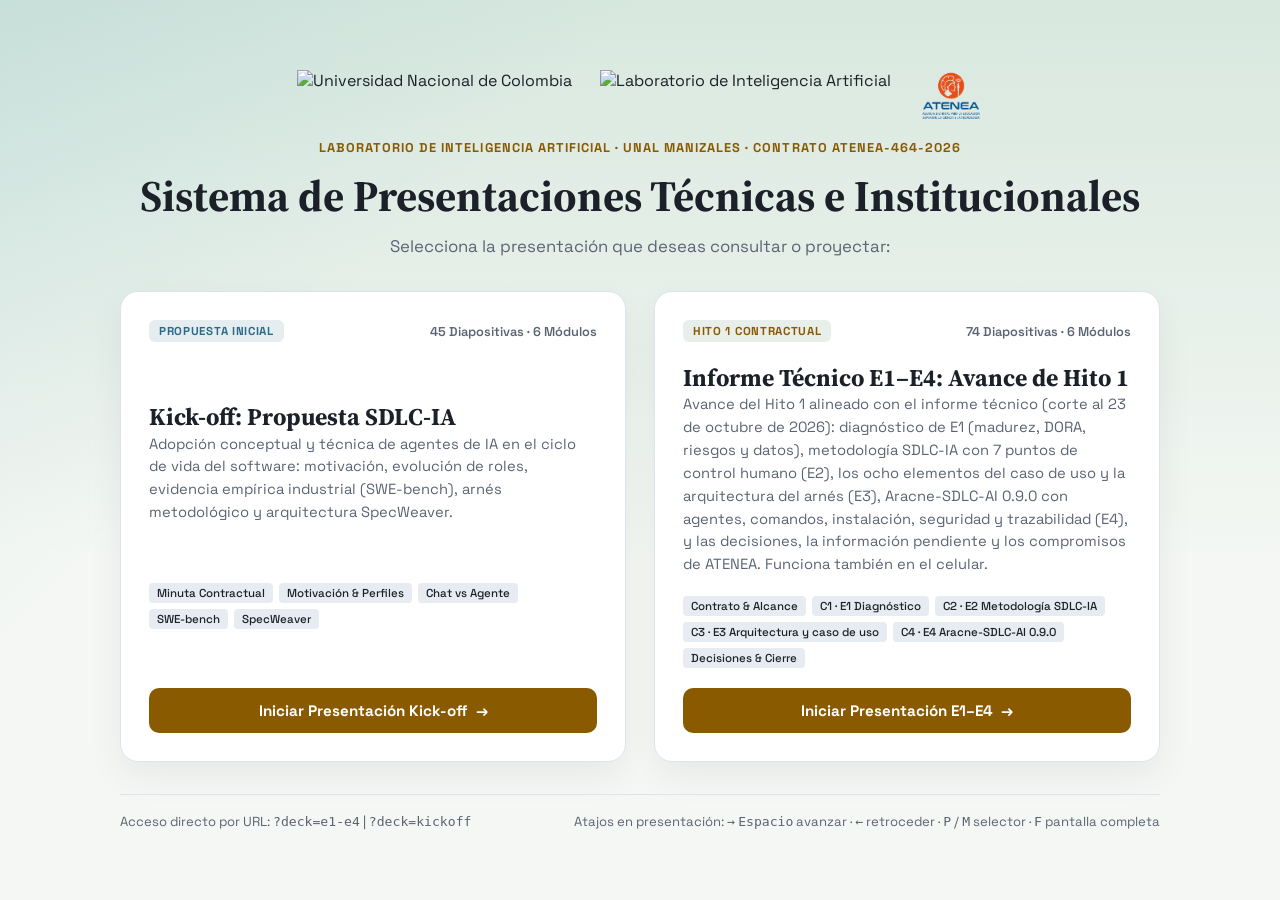
==== index.html @ 89716ece "feat(deck): align E3 use case slides with acta 06 and the Campus 2600 pilot plan" ====
<!doctype html>
<html lang="es">
  <head>
    <meta charset="UTF-8" />
    <meta
      name="viewport"
      content="width=device-width, initial-scale=1.0, viewport-fit=cover"
    />
    <title>Propuesta: agentes en el ciclo de vida del desarrollo</title>
    <link rel="preconnect" href="https://fonts.googleapis.com" />
    <link rel="preconnect" href="https://fonts.gstatic.com" crossorigin />
    <link
      href="https://fonts.googleapis.com/css2?family=Space+Grotesk:wght@400;500;700&family=Source+Serif+4:wght@500;700&display=swap"
      rel="stylesheet"
    />
    <link rel="stylesheet" href="assets/css/styles.css?v=20261023_4" />
  </head>
  <body class="view-hub">
    <div class="ambient"></div>

    <!-- ====================================================================== -->
    <!-- Pantalla de Selección de Presentación (Landing Hub View)               -->
    <!-- ====================================================================== -->
    <div id="deck-hub-view" class="deck-hub-view">
      <div class="hub-container">
        <header class="hub-header">
          <div class="hub-logos">
            <img class="hub-logo" src="assets/images/escudo_unal.png" alt="Universidad Nacional de Colombia" />
            <img class="hub-logo" src="assets/images/logo_labIA.png" alt="Laboratorio de Inteligencia Artificial" />
            <img class="hub-logo" src="assets/images/logo-atenea.png" alt="Agencia Distrital ATENEA" />
          </div>
          <p class="hub-kicker">LABORATORIO DE INTELIGENCIA ARTIFICIAL &middot; UNAL MANIZALES &middot; CONTRATO ATENEA-464-2026</p>
          <h1 class="hub-title">Sistema de Presentaciones Técnicas e Institucionales</h1>
          <p class="hub-subtitle">Selecciona la presentación que deseas consultar o proyectar:</p>
        </header>

        <div class="hub-cards-grid">
          <!-- Tarjeta 1: Kick-off -->
          <div class="hub-card" data-deck="kickoff">
            <div class="hub-card-header">
              <span class="hub-card-tag tag-blue">PROPUESTA INICIAL</span>
              <span class="hub-card-meta">45 Diapositivas &middot; 6 Módulos</span>
            </div>
            <div>
              <h2 class="hub-card-title">Kick-off: Propuesta SDLC-IA</h2>
              <p class="hub-card-desc">Adopción conceptual y técnica de agentes de IA en el ciclo de vida del software: motivación, evolución de roles, evidencia empírica industrial (SWE-bench), arnés metodológico y arquitectura SpecWeaver.</p>
            </div>
            <ul class="hub-card-pills">
              <li>Minuta Contractual</li>
              <li>Motivación &amp; Perfiles</li>
              <li>Chat vs Agente</li>
              <li>SWE-bench</li>
              <li>SpecWeaver</li>
            </ul>
            <button class="hub-card-btn" type="button" data-deck="kickoff">
              <span>Iniciar Presentación Kick-off</span>
              <span>&rarr;</span>
            </button>
          </div>

          <!-- Tarjeta 2: E1-E4 -->
          <div class="hub-card" data-deck="e1-e4">
            <div class="hub-card-header">
              <span class="hub-card-tag">HITO 1 CONTRACTUAL</span>
              <span class="hub-card-meta">74 Diapositivas &middot; 6 Módulos</span>
            </div>
            <div>
              <h2 class="hub-card-title">Informe Técnico E1–E4: Avance de Hito 1</h2>
              <p class="hub-card-desc">Avance del Hito 1 alineado con el informe técnico (corte al 23 de octubre de 2026): diagnóstico de E1 (madurez, DORA, riesgos y datos), metodología SDLC-IA con 7 puntos de control humano (E2), los ocho elementos del caso de uso y la arquitectura del arnés (E3), Aracne-SDLC-AI 0.9.0 con agentes, comandos, instalación, seguridad y trazabilidad (E4), y las decisiones, la información pendiente y los compromisos de ATENEA. Funciona también en el celular.</p>
            </div>
            <ul class="hub-card-pills">
              <li>Contrato &amp; Alcance</li>
              <li>C1 · E1 Diagnóstico</li>
              <li>C2 · E2 Metodología SDLC-IA</li>
              <li>C3 · E3 Arquitectura y caso de uso</li>
              <li>C4 · E4 Aracne-SDLC-AI 0.9.0</li>
              <li>Decisiones &amp; Cierre</li>
            </ul>
            <button class="hub-card-btn" type="button" data-deck="e1-e4">
              <span>Iniciar Presentación E1–E4</span>
              <span>&rarr;</span>
            </button>
          </div>
        </div>

        <footer class="hub-footer">
          <div>
            <span>Acceso directo por URL: <code>?deck=e1-e4</code> | <code>?deck=kickoff</code></span>
          </div>
          <div>
            <span>Atajos en presentación: <kbd>→</kbd> <kbd>Espacio</kbd> avanzar &middot; <kbd>←</kbd> retroceder &middot; <kbd>P</kbd> / <kbd>M</kbd> selector &middot; <kbd>F</kbd> pantalla completa</span>
          </div>
        </footer>
      </div>
    </div>


    <div class="deck-app">
      <div class="rail-bar-wrapper">
        <button class="deck-selector-btn" id="deck-selector-btn" aria-haspopup="dialog" aria-expanded="false" title="Cambiar presentación (Tecla P o M)">
          <span class="deck-selector-badge">DECK</span>
          <span class="deck-selector-name" id="deck-current-name">Kick-off: Propuesta</span>
          <svg class="deck-selector-caret" viewBox="0 0 20 20">
            <path fill-rule="evenodd" d="M5.23 7.21a.75.75 0 011.06.02L10 11.168l3.71-3.938a.75.75 0 111.08 1.04l-4.25 4.5a.75.75 0 01-1.08 0l-4.25-4.5a.75.75 0 01.02-1.06z" clip-rule="evenodd" />
          </svg>
        </button>
              <div class="rail-bar-wrapper">
        <button class="deck-selector-btn" id="deck-selector-btn" aria-haspopup="dialog" aria-expanded="false" title="Cambiar presentación (Tecla P o M)">
          <span class="deck-selector-badge">DECK</span>
          <span class="deck-selector-name" id="deck-current-name">Kick-off: Propuesta</span>
          <span class="deck-selector-switch" style="font-size:0.75rem; color:var(--accent); font-weight:700; margin-left:6px;">← Selector</span>
        </button>
        <nav class="rail" aria-label="Modulos">
        <div class="rail-module" data-deck="kickoff" data-module="6">
          <button class="rail-title" data-first="1">Minuta ATENEA-464-2026</button>
          <div class="rail-dots" id="dots-6"></div>
        </div>
        <div class="rail-module" data-deck="kickoff" data-module="0">
          <button class="rail-title" data-first="4">1. Motivacion: de fases a bucles</button>
          <div class="rail-dots" id="dots-0"></div>
        </div>
        <div class="rail-module" data-deck="kickoff" data-module="1">
          <button class="rail-title" data-first="6">2. Perfiles en evolucion</button>
          <div class="rail-dots" id="dots-1"></div>
        </div>
        <div class="rail-module" data-deck="kickoff" data-module="2">
          <button class="rail-title" data-first="9">3. Chat vs Agente</button>
          <div class="rail-dots" id="dots-2"></div>
        </div>
        <div class="rail-module" data-deck="kickoff" data-module="3">
          <button class="rail-title" data-first="11">4. Evidencia: que dicen los datos</button>
          <div class="rail-dots" id="dots-3"></div>
        </div>
        <div class="rail-module" data-deck="kickoff" data-module="4">
          <button class="rail-title" data-first="15">5. La respuesta: ingenieria aplicada</button>
          <div class="rail-dots" id="dots-4"></div>
        </div>
        <div class="rail-module" data-deck="kickoff" data-module="5">
          <button class="rail-title" data-first="29">6. <abbr title="Stack de especificaciones del deck que teje cada etapa del ciclo con su herramienta ('SPEC' = especificaciones, 'WEAVER' = tejedor)">UN-SpecWeaver</abbr></button>
          <div class="rail-dots" id="dots-5"></div>
        </div>
      
          <!-- Módulos de E1-E4 -->
          <div class="rail-module" data-deck="e1-e4" data-module="cover">
            <button class="rail-title" type="button" data-first="0">Portada</button>
            <div class="rail-dots" id="dots-cover"></div>
          </div>
          <div class="rail-module" data-deck="e1-e4" data-module="e0">
            <button class="rail-title" type="button" data-first="1">1 · Marco Contractual</button>
            <div class="rail-dots" id="dots-e0"></div>
          </div>
          <div class="rail-module" data-deck="e1-e4" data-module="e1">
            <button class="rail-title" type="button" data-first="7">2 · Diagnóstico E1</button>
            <div class="rail-dots" id="dots-e1"></div>
          </div>
          <div class="rail-module" data-deck="e1-e4" data-module="e2">
            <button class="rail-title" type="button" data-first="23">3 · Metodología E2</button>
            <div class="rail-dots" id="dots-e2"></div>
          </div>
          <div class="rail-module" data-deck="e1-e4" data-module="e3">
            <button class="rail-title" type="button" data-first="39">4 · Arquitectura E3</button>
            <div class="rail-dots" id="dots-e3"></div>
          </div>
          <div class="rail-module" data-deck="e1-e4" data-module="e4">
            <button class="rail-title" type="button" data-first="51">5 · Agentes y Skills E4</button>
            <div class="rail-dots" id="dots-e4"></div>
          </div>
          <div class="rail-module" data-deck="e1-e4" data-module="e5">
            <button class="rail-title" type="button" data-first="69">6 · Decisiones y Cierre</button>
            <div class="rail-dots" id="dots-e5"></div>
          </div>
        </nav>
      </div>
      </div>

      <div class="stage-layout">
        <main class="viewport" id="viewport">
          <article
            data-deck="kickoff" class="slide is-cover is-active"
            data-index="0"
            data-module="cover"
            data-tone="cyan"
          >
            <div class="cover-content">
              <p class="cover-project">
                Agentes de <abbr title="Inteligencia Artificial">IA</abbr> en el ciclo de vida del desarrollo de software:
                motivación y propuesta
              </p>
              <div class="cover-logos">
                <img
                  class="cover-logo"
                  src="assets/images/logo_labIA.png"
                  alt="Laboratorio de Inteligencia Artificial UNAL"
                />
                <img
                  class="cover-logo"
                  src="assets/images/logo-atenea.png"
                  alt="ATENEA, Agencia Distrital para la Educación Superior, la Ciencia y la Tecnología"
                />
              </div>
              <a
                class="cover-link"
                href="https://lia.manizales.unal.edu.co/"
                target="_blank"
                rel="noopener"
                >lia.manizales.unal.edu.co</a
              >
              <div class="cover-team">
                <p class="cover-team-title">Autores</p>
                <ul class="cover-team-list">
                  <li class="cover-member">
                    <span class="cover-member-name">Prof. Andrés Marino Álvarez Meza</span>
                    <span class="cover-member-role">Profesor Asociado - Fac. Ingeniería y Arquitectura, Dir. LIA-UNAL</span>
                    <span class="cover-member-degree">Ph.D. en Ingeniería</span>
                  </li>
                  <li class="cover-member">
                    <span class="cover-member-name">Prof. Jorge Iván Montes Monsalve</span>
                    <span class="cover-member-role">Profesor Asociado &middot; Fac. de Administración (Sede Manizales)</span>
                    <span class="cover-member-degree">Ph.D. en Ingeniería</span>
                  </li>
                  <li class="cover-member">
                    <span class="cover-member-name">Carlos Andrés Pérez Aguirre</span>
                    <span class="cover-member-role">Estudiante de Doctorado en Ingeniería</span>
                  </li>
                  <li class="cover-member">
                    <span class="cover-member-name">Diego Armando Pérez Rosero</span>
                    <span class="cover-member-role">Estudiante de Doctorado en Ingeniería</span>
                  </li>
                  <li class="cover-member">
                    <span class="cover-member-name">Juan Sebastián Méndez Rondón</span>
                    <span class="cover-member-role">Estudiante de Doctorado en Ingeniería</span>
                  </li>
                </ul>
              </div>
              <p class="cover-meta">
                <span>Universidad Nacional de Colombia sede Manizales</span>
                <span class="cover-year">2026</span>
              </p>
            </div>
          </article>

          <!-- Minuta ATENEA-464-2026: resumen tecnico del contrato interadministrativo (3 slides de contexto) -->

          <article
            data-deck="kickoff" class="slide"
            data-index="1"
            data-module="6"
            data-tone="blue"
          >
            <div class="slide-content">
              <p class="slide-kicker">Minuta ATENEA-464-2026 &middot; Objeto y objetivos</p>
              <h2>
                <abbr title="Software Development Life Cycle (ciclo de vida del desarrollo de software) mediado por Inteligencia Artificial">SDLC-IA</abbr> Atenea
              </h2>
              <ul class="slide-list">
                <li>
                  <strong>Objeto:</strong> fortalecer las capacidades institucionales de ATENEA
                  para mejorar el ciclo de vida de la ingenier&iacute;a de software mediante
                  <abbr title="Inteligencia Artificial">IA</abbr>.
                </li>
                <li>
                  <strong>Alcance:</strong> 8 componentes t&eacute;cnicos &middot; 5 meses.
                </li>
                <li>
                  <strong>Objetivo conceptual:</strong> un marco propio de
                  <abbr title="Software Development Life Cycle (ciclo de vida del desarrollo de software) mediado por Inteligencia Artificial">SDLC-IA</abbr>,
                  replicable, gobernado y demostrado en producci&oacute;n.
                </li>
                <li>
                  <strong>Objetivos t&eacute;cnicos:</strong> diagn&oacute;stico &rarr; metodolog&iacute;a
                  &rarr; caso de uso &rarr; agentes y skills &rarr; despliegue misional &rarr;
                  transferencia.
                </li>
                <li>
                  <strong>Resultado exigido:</strong> operar, mantener, replicar y escalar de forma
                  <strong>aut&oacute;noma</strong>.
                </li>
              </ul>
            </div>
            <figure class="slide-figure">
              <svg
                viewBox="0 0 520 366"
                fill="none"
                xmlns="http://www.w3.org/2000/svg"
                role="img"
                aria-label="Diagrama en tres zonas. Arriba, el objetivo conceptual: un marco propio de ciclo de vida de desarrollo de software mediado por inteligencia artificial, replicable, gobernado y demostrado en produccion. En el medio, seis objetivos tecnicos derivados de las obligaciones especificas del contrato: diagnostico, metodologia SDLC-IA, caso de uso priorizado, agentes y skills, despliegue productivo y transferencia. Abajo, el resultado exigido, autonomia operativa, con cuatro entregables finales: marco institucional propio, caso de uso operando en un proceso misional, agentes y skills con gobernanza, y documentacion tecnica y operativa"
              >
                <text x="260" y="18" text-anchor="middle" fill="#454F61" font-family="Space Grotesk,sans-serif" font-size="13" font-weight="700" letter-spacing="2">OBJETO, OBJETIVOS Y RESULTADO</text>
                <text x="260" y="34" text-anchor="middle" fill="#5B6472" font-family="Space Grotesk,sans-serif" font-size="9.5" font-style="italic">de la minuta al criterio de aceptaci&oacute;n</text>

                <rect x="16" y="48" width="488" height="58" rx="12" fill="#EDF1F7" stroke="#4E93B0" stroke-width="1.6" />
                <text x="260" y="70" text-anchor="middle" fill="#2C6B87" font-family="Space Grotesk,sans-serif" font-size="11" font-weight="800" letter-spacing="1.5">OBJETIVO CONCEPTUAL</text>
                <text x="260" y="90" text-anchor="middle" fill="#454F61" font-family="Space Grotesk,sans-serif" font-size="9.5">Un marco propio de SDLC-IA: replicable, gobernado y demostrado en producci&oacute;n</text>

                <text x="16" y="126" fill="#8A5A00" font-family="Space Grotesk,sans-serif" font-size="9" font-weight="700" letter-spacing="1">OBJETIVOS T&Eacute;CNICOS &middot; derivados de las obligaciones espec&iacute;ficas</text>
                <rect x="16" y="136" width="156" height="46" rx="10" fill="#F4F7FA" stroke="#A8781A" stroke-width="1.4" />
                <text x="94" y="163" text-anchor="middle" fill="#8A5A00" font-family="Space Grotesk,sans-serif" font-size="10" font-weight="700">01 Diagn&oacute;stico</text>
                <rect x="182" y="136" width="156" height="46" rx="10" fill="#F4F7FA" stroke="#A8781A" stroke-width="1.4" />
                <text x="260" y="163" text-anchor="middle" fill="#8A5A00" font-family="Space Grotesk,sans-serif" font-size="10" font-weight="700">02 Metodolog&iacute;a SDLC-IA</text>
                <rect x="348" y="136" width="156" height="46" rx="10" fill="#F4F7FA" stroke="#A8781A" stroke-width="1.4" />
                <text x="426" y="163" text-anchor="middle" fill="#8A5A00" font-family="Space Grotesk,sans-serif" font-size="10" font-weight="700">03 Caso de uso</text>
                <rect x="16" y="190" width="156" height="46" rx="10" fill="#F4F7FA" stroke="#A8781A" stroke-width="1.4" />
                <text x="94" y="217" text-anchor="middle" fill="#8A5A00" font-family="Space Grotesk,sans-serif" font-size="10" font-weight="700">04 Agentes + skills</text>
                <rect x="182" y="190" width="156" height="46" rx="10" fill="#F4F7FA" stroke="#A8781A" stroke-width="1.4" />
                <text x="260" y="217" text-anchor="middle" fill="#8A5A00" font-family="Space Grotesk,sans-serif" font-size="10" font-weight="700">05 Despliegue productivo</text>
                <rect x="348" y="190" width="156" height="46" rx="10" fill="#F4F7FA" stroke="#A8781A" stroke-width="1.4" />
                <text x="426" y="217" text-anchor="middle" fill="#8A5A00" font-family="Space Grotesk,sans-serif" font-size="10" font-weight="700">06 Transferencia</text>

                <text x="16" y="258" fill="#4F6B23" font-family="Space Grotesk,sans-serif" font-size="9" font-weight="700" letter-spacing="1">RESULTADO EXIGIDO &middot; autonom&iacute;a operativa de la Agencia</text>
                <rect x="16" y="268" width="236" height="40" rx="10" fill="#E4EFD3" stroke="#66862E" stroke-width="1.3" />
                <text x="134" y="293" text-anchor="middle" fill="#4F6B23" font-family="Space Grotesk,sans-serif" font-size="9.5" font-weight="700">Marco institucional propio</text>
                <rect x="268" y="268" width="236" height="40" rx="10" fill="#E4EFD3" stroke="#66862E" stroke-width="1.3" />
                <text x="386" y="293" text-anchor="middle" fill="#4F6B23" font-family="Space Grotesk,sans-serif" font-size="9.5" font-weight="700">Caso de uso en un proceso misional</text>
                <rect x="16" y="314" width="236" height="40" rx="10" fill="#E4EFD3" stroke="#66862E" stroke-width="1.3" />
                <text x="134" y="339" text-anchor="middle" fill="#4F6B23" font-family="Space Grotesk,sans-serif" font-size="9.5" font-weight="700">Agentes y skills con gobernanza</text>
                <rect x="268" y="314" width="236" height="40" rx="10" fill="#E4EFD3" stroke="#66862E" stroke-width="1.3" />
                <text x="386" y="339" text-anchor="middle" fill="#4F6B23" font-family="Space Grotesk,sans-serif" font-size="9.5" font-weight="700">Documentaci&oacute;n operativa y transferencia</text>
              </svg>
            </figure>
          </article>

          <article
            data-deck="kickoff" class="slide"
            data-index="2"
            data-module="6"
            data-tone="yellow"
          >
            <div class="slide-content">
              <p class="slide-kicker">Minuta ATENEA-464-2026 &middot; Compromisos</p>
              <h2>Ocho componentes, dos etapas, un plazo</h2>
              <ul class="slide-list">
                <li>
                  <strong>Plazo:</strong> hasta 5 meses desde el acta de inicio &middot;
                  ejecuci&oacute;n en Bogot&aacute; D.C.
                </li>
                <li>
                  <strong>Arranque:</strong> plan de trabajo en 8 d&iacute;as h&aacute;biles y
                  garant&iacute;as en 3 d&iacute;as h&aacute;biles tras la firma.
                </li>
                <li>
                  <strong>Etapa 1:</strong> C1 diagn&oacute;stico &middot; C2 metodolog&iacute;a
                  SDLC-IA &middot; C3 caso de uso &middot; C4 agentes inteligentes.
                </li>
                <li>
                  <strong>Etapa 2:</strong> C5 puesta en marcha &middot; C6 pruebas y
                  validaci&oacute;n &middot; C7 despliegue misional &middot; C8 documentaci&oacute;n y
                  transferencia.
                </li>
                <li>
                  <strong>Propiedad intelectual:</strong> los derechos patrimoniales (c&oacute;digo,
                  agentes, skills, arneses) quedan en ATENEA.
                </li>
              </ul>
            </div>
            <figure class="slide-figure">
              <svg
                viewBox="0 0 520 386"
                fill="none"
                xmlns="http://www.w3.org/2000/svg"
                role="img"
                aria-label="Diagrama de las dos etapas de ejecucion del contrato. Columna izquierda, etapa uno, que se cierra con el recibo a satisfaccion de los componentes C1 diagnostico tecnico, operativo y organizacional, C2 definicion de la metodologia SDLC-IA, C3 identificacion y especificacion del caso de uso institucional y C4 desarrollo e implementacion de los agentes inteligentes. Columna derecha, etapa dos, que se cierra con el recibo a satisfaccion de los componentes C5 puesta en marcha de los agentes y las skills, C6 ingenieria de pruebas y validacion del caso de uso, C7 despliegue e implementacion en un proceso misional y C8 documentacion tecnica, operativa y transferencia metodologica. Abajo, las condiciones que habilitan el cierre de cada etapa, las garantias del contrato y el plazo de ejecucion"
              >
                <text x="260" y="18" text-anchor="middle" fill="#454F61" font-family="Space Grotesk,sans-serif" font-size="13" font-weight="700" letter-spacing="2">DOS ETAPAS, OCHO COMPONENTES</text>
                <text x="260" y="34" text-anchor="middle" fill="#5B6472" font-family="Space Grotesk,sans-serif" font-size="9.5" font-style="italic">cada etapa se cierra con el recibo a satisfacci&oacute;n de sus componentes</text>

                <rect x="16" y="50" width="236" height="42" rx="10" fill="#EDF1F7" stroke="#4E93B0" stroke-width="1.6" />
                <text x="134" y="69" text-anchor="middle" fill="#2C6B87" font-family="Space Grotesk,sans-serif" font-size="10.5" font-weight="800">ETAPA 1</text>
                <text x="134" y="84" text-anchor="middle" fill="#5B6472" font-family="Space Grotesk,sans-serif" font-size="8.5">recibo a satisfacci&oacute;n de C1&ndash;C4</text>

                <rect x="268" y="50" width="236" height="42" rx="10" fill="#F7F5FA" stroke="#D45FAE" stroke-width="1.6" />
                <text x="386" y="69" text-anchor="middle" fill="#A83D89" font-family="Space Grotesk,sans-serif" font-size="10.5" font-weight="800">ETAPA 2</text>
                <text x="386" y="84" text-anchor="middle" fill="#5B6472" font-family="Space Grotesk,sans-serif" font-size="8.5">recibo a satisfacci&oacute;n de C5&ndash;C8</text>

                <rect x="16" y="100" width="236" height="30" rx="8" fill="#F4F7FA" stroke="#B8C2D0" stroke-width="1.2" />
                <text x="26" y="119" fill="#454F61" font-family="Space Grotesk,sans-serif" font-size="8.5"><tspan fill="#2C6B87" font-weight="700">C1</tspan> &middot; Diagn&oacute;stico t&eacute;cnico, operativo y organizacional</text>
                <rect x="16" y="136" width="236" height="30" rx="8" fill="#F4F7FA" stroke="#B8C2D0" stroke-width="1.2" />
                <text x="26" y="155" fill="#454F61" font-family="Space Grotesk,sans-serif" font-size="8.5"><tspan fill="#2C6B87" font-weight="700">C2</tspan> &middot; Definici&oacute;n de la metodolog&iacute;a SDLC-IA</text>
                <rect x="16" y="172" width="236" height="30" rx="8" fill="#F4F7FA" stroke="#B8C2D0" stroke-width="1.2" />
                <text x="26" y="191" fill="#454F61" font-family="Space Grotesk,sans-serif" font-size="8.5"><tspan fill="#2C6B87" font-weight="700">C3</tspan> &middot; Identificaci&oacute;n y especificaci&oacute;n del caso de uso</text>
                <rect x="16" y="208" width="236" height="30" rx="8" fill="#F4F7FA" stroke="#B8C2D0" stroke-width="1.2" />
                <text x="26" y="227" fill="#454F61" font-family="Space Grotesk,sans-serif" font-size="8.5"><tspan fill="#2C6B87" font-weight="700">C4</tspan> &middot; Desarrollo e implementaci&oacute;n de los agentes</text>

                <rect x="268" y="100" width="236" height="30" rx="8" fill="#F4F7FA" stroke="#B8C2D0" stroke-width="1.2" />
                <text x="278" y="119" fill="#454F61" font-family="Space Grotesk,sans-serif" font-size="8.5"><tspan fill="#A83D89" font-weight="700">C5</tspan> &middot; Puesta en marcha de los agentes y las skills</text>
                <rect x="268" y="136" width="236" height="30" rx="8" fill="#F4F7FA" stroke="#B8C2D0" stroke-width="1.2" />
                <text x="278" y="155" fill="#454F61" font-family="Space Grotesk,sans-serif" font-size="8.5"><tspan fill="#A83D89" font-weight="700">C6</tspan> &middot; Ingenier&iacute;a de pruebas y validaci&oacute;n</text>
                <rect x="268" y="172" width="236" height="30" rx="8" fill="#F4F7FA" stroke="#B8C2D0" stroke-width="1.2" />
                <text x="278" y="191" fill="#454F61" font-family="Space Grotesk,sans-serif" font-size="8.5"><tspan fill="#A83D89" font-weight="700">C7</tspan> &middot; Despliegue en un proceso misional</text>
                <rect x="268" y="208" width="236" height="30" rx="8" fill="#F4F7FA" stroke="#B8C2D0" stroke-width="1.2" />
                <text x="278" y="227" fill="#454F61" font-family="Space Grotesk,sans-serif" font-size="8.5"><tspan fill="#A83D89" font-weight="700">C8</tspan> &middot; Documentaci&oacute;n y transferencia</text>

                <line x1="16" y1="252" x2="504" y2="252" stroke="#B8C2D0" stroke-width="1" />
                <text x="16" y="272" fill="#8A5A00" font-family="Space Grotesk,sans-serif" font-size="9" font-weight="700" letter-spacing="1">CONDICI&Oacute;N DE CADA ETAPA</text>
                <text x="16" y="289" fill="#454F61" font-family="Space Grotesk,sans-serif" font-size="8.5">informe de actividades &middot; certificaci&oacute;n del supervisor &middot; aportes SGSS y riesgos laborales &middot; factura</text>
                <text x="16" y="313" fill="#454F61" font-family="Space Grotesk,sans-serif" font-size="8.5">garant&iacute;as: cumplimiento 15 % &middot; calidad del servicio 20 % &middot; salarios y prestaciones 5 %</text>
                <text x="16" y="337" fill="#454F61" font-family="Space Grotesk,sans-serif" font-size="8.5">arranque: plan de trabajo en 8 d&iacute;as h&aacute;biles &middot; garant&iacute;as en 3 d&iacute;as h&aacute;biles de la firma</text>
                <text x="16" y="361" fill="#4F6B23" font-family="Space Grotesk,sans-serif" font-size="8.5" font-weight="700">plazo 5 meses desde el acta de inicio &middot; supervisi&oacute;n: Subgerencia de TIC de ATENEA</text>
                <text x="16" y="380" fill="#5B6472" font-family="Space Grotesk,sans-serif" font-size="8" font-style="italic">detalle de actividades y entregables: propuesta t&eacute;cnica UNAL Manizales V3.0</text>
              </svg>
            </figure>
          </article>

          <article
            data-deck="kickoff" class="slide is-figure-full"
            data-index="3"
            data-module="6"
            data-tone="cyan"
          >
            <figure class="slide-figure">
                                          <svg
                viewBox="0 0 1200 736"
                fill="none"
                xmlns="http://www.w3.org/2000/svg"
                role="img"
                aria-label="Cronograma de cinco meses a pantalla completa, con las actividades al lado izquierdo y los entregables al lado derecho. El hito uno abarca del mes uno al mes tres y el hito dos del mes cuatro al mes cinco. Doce actividades, cada una con su componente del contrato y su producto asociado: C1 sesion de inicio o kickoff, producto E1, en el mes uno; C1 y C3 diagnostico y priorizacion, producto E1, en los meses uno y dos; C2 implementacion SDLC-IA, producto E2, en los meses uno y dos; C3 arquitectura del caso de uso, producto E3, en los meses uno y dos; C3 y C4 entornos y herramientas, productos E3 y E4, en los meses dos y tres; C4 desarrollo de agentes y skills, producto E4, en los meses dos a cuatro; C4 y C6 ingenieria de pruebas y arneses, productos E4 y E5, en los meses tres y cuatro; C4 y C5 integracion de agentes y flujos, productos E4 y E5, en los meses tres y cuatro; C6 y C7 despliegue, validacion y ajustes, producto E5, en los meses cuatro y cinco; C8 workshop de transferencia, producto E7, en los meses dos a cinco; C8 documentacion tecnica y operativa, producto E6, en los meses cuatro y cinco; y C8 cierre y presentacion de resultados, producto E8, en el mes cinco. Ocho entregables al lado derecho: E1 informe de diagnostico en los meses uno y dos; E2 SDLC-IA para ATENEA en el mes dos; E3 arquitectura End-to-End en el mes dos; E4 sistema de agentes y skills en los meses tres y cuatro; E5 despliegue y validacion en los meses cuatro y cinco; E6 documentacion tecnica en el mes cinco; E7 workshop de transferencia practica en los meses dos a cinco; y E8 informe final y cierre en el mes cinco. Fuente: propuesta tecnica de la Universidad Nacional de Colombia sede Manizales, version 3.0"
              >
                <text x="600" y="24" text-anchor="middle" fill="#454F61" font-family="Space Grotesk,sans-serif" font-size="17" font-weight="700" letter-spacing="2.5">CRONOGRAMA DE TRABAJO: ACTIVIDADES Y ENTREGABLES</text>
                <text x="600" y="44" text-anchor="middle" fill="#5B6472" font-family="Space Grotesk,sans-serif" font-size="11" font-style="italic">cinco meses desde el acta de inicio, con actividades solapadas para validaci&oacute;n temprana</text>

                <text x="360" y="70" text-anchor="middle" fill="#5B6472" font-family="Space Grotesk,sans-serif" font-size="11" font-weight="700">Mes 1</text>
                <text x="480" y="70" text-anchor="middle" fill="#5B6472" font-family="Space Grotesk,sans-serif" font-size="11" font-weight="700">Mes 2</text>
                <text x="600" y="70" text-anchor="middle" fill="#5B6472" font-family="Space Grotesk,sans-serif" font-size="11" font-weight="700">Mes 3</text>
                <text x="720" y="70" text-anchor="middle" fill="#5B6472" font-family="Space Grotesk,sans-serif" font-size="11" font-weight="700">Mes 4</text>
                <text x="840" y="70" text-anchor="middle" fill="#5B6472" font-family="Space Grotesk,sans-serif" font-size="11" font-weight="700">Mes 5</text>
                <line x1="300" y1="78" x2="900" y2="78" stroke="#B8C2D0" stroke-width="1.2" />

                <rect x="300" y="84" width="360" height="592" fill="#EDF1F7" />
                <rect x="660" y="84" width="240" height="592" fill="#F7F5FA" />

                <text x="480" y="106" text-anchor="middle" fill="#2C6B87" font-family="Space Grotesk,sans-serif" font-size="12" font-weight="800" letter-spacing="1.5">HITO 1</text>
                <text x="780" y="106" text-anchor="middle" fill="#A83D89" font-family="Space Grotesk,sans-serif" font-size="12" font-weight="800" letter-spacing="1.5">HITO 2</text>

                <rect x="300" y="140" width="600" height="26" fill="#FFFFFF" fill-opacity="0.5" />
                <rect x="300" y="192" width="600" height="26" fill="#FFFFFF" fill-opacity="0.5" />
                <rect x="300" y="244" width="600" height="26" fill="#FFFFFF" fill-opacity="0.5" />
                <rect x="300" y="296" width="600" height="26" fill="#FFFFFF" fill-opacity="0.5" />
                <rect x="300" y="348" width="600" height="26" fill="#FFFFFF" fill-opacity="0.5" />
                <rect x="300" y="400" width="600" height="26" fill="#FFFFFF" fill-opacity="0.5" />
                <rect x="300" y="488" width="600" height="26" fill="#FFFFFF" fill-opacity="0.5" />
                <rect x="300" y="540" width="600" height="26" fill="#FFFFFF" fill-opacity="0.5" />
                <rect x="300" y="592" width="600" height="26" fill="#FFFFFF" fill-opacity="0.5" />
                <rect x="300" y="644" width="600" height="26" fill="#FFFFFF" fill-opacity="0.5" />

                <line x1="300" y1="78" x2="300" y2="676" stroke="#B8C2D0" stroke-width="1.2" />
                <line x1="420" y1="78" x2="420" y2="676" stroke="#DDE2EC" stroke-width="1" />
                <line x1="540" y1="78" x2="540" y2="676" stroke="#DDE2EC" stroke-width="1" />
                <line x1="780" y1="78" x2="780" y2="676" stroke="#DDE2EC" stroke-width="1" />
                <line x1="900" y1="78" x2="900" y2="676" stroke="#B8C2D0" stroke-width="1.2" />
                <line x1="660" y1="78" x2="660" y2="690" stroke="#A83A59" stroke-width="1.6" stroke-dasharray="6 5" />

                <text x="8" y="104" fill="#8A5A00" font-family="Space Grotesk,sans-serif" font-size="11" font-weight="700" letter-spacing="1">ACTIVIDADES</text>
                <text x="910" y="452" fill="#4F6B23" font-family="Space Grotesk,sans-serif" font-size="11" font-weight="700" letter-spacing="1">ENTREGABLES</text>

                <text x="8" y="133" fill="#454F61" font-family="Space Grotesk,sans-serif" font-size="11"><tspan fill="#6C7A8C" font-weight="700">C1</tspan> &middot; Sesi&oacute;n de inicio / kickoff</text>
                <text x="292" y="133" text-anchor="end" fill="#5B6472" font-family="Space Grotesk,sans-serif" font-size="10">E1</text>
                <rect x="300" y="119" width="120" height="16" rx="7" fill="#6C7A8C" fill-opacity="0.28" stroke="#6C7A8C" stroke-width="1.3" />

                <text x="8" y="159" fill="#454F61" font-family="Space Grotesk,sans-serif" font-size="11"><tspan fill="#4E93B0" font-weight="700">C1/C3</tspan> &middot; Diagn&oacute;stico y priorizaci&oacute;n</text>
                <text x="292" y="159" text-anchor="end" fill="#5B6472" font-family="Space Grotesk,sans-serif" font-size="10">E1</text>
                <rect x="300" y="145" width="240" height="16" rx="7" fill="#4E93B0" fill-opacity="0.28" stroke="#4E93B0" stroke-width="1.3" />

                <text x="8" y="185" fill="#454F61" font-family="Space Grotesk,sans-serif" font-size="11"><tspan fill="#66862E" font-weight="700">C2</tspan> &middot; Implementaci&oacute;n SDLC-IA</text>
                <text x="292" y="185" text-anchor="end" fill="#5B6472" font-family="Space Grotesk,sans-serif" font-size="10">E2</text>
                <rect x="300" y="171" width="240" height="16" rx="7" fill="#66862E" fill-opacity="0.28" stroke="#66862E" stroke-width="1.3" />

                <text x="8" y="211" fill="#454F61" font-family="Space Grotesk,sans-serif" font-size="11"><tspan fill="#D45FAE" font-weight="700">C3</tspan> &middot; Arquitectura del caso de uso</text>
                <text x="292" y="211" text-anchor="end" fill="#5B6472" font-family="Space Grotesk,sans-serif" font-size="10">E3</text>
                <rect x="300" y="197" width="240" height="16" rx="7" fill="#D45FAE" fill-opacity="0.28" stroke="#D45FAE" stroke-width="1.3" />

                <text x="8" y="237" fill="#454F61" font-family="Space Grotesk,sans-serif" font-size="11"><tspan fill="#A8781A" font-weight="700">C3/C4</tspan> &middot; Entornos y herramientas</text>
                <text x="292" y="237" text-anchor="end" fill="#5B6472" font-family="Space Grotesk,sans-serif" font-size="10">E3/E4</text>
                <rect x="420" y="223" width="240" height="16" rx="7" fill="#A8781A" fill-opacity="0.28" stroke="#A8781A" stroke-width="1.3" />

                <text x="8" y="263" fill="#454F61" font-family="Space Grotesk,sans-serif" font-size="11"><tspan fill="#7189B8" font-weight="700">C4</tspan> &middot; Desarrollo de agentes y skills</text>
                <text x="292" y="263" text-anchor="end" fill="#5B6472" font-family="Space Grotesk,sans-serif" font-size="10">E4</text>
                <rect x="420" y="249" width="360" height="16" rx="7" fill="#7189B8" fill-opacity="0.28" stroke="#7189B8" stroke-width="1.3" />

                <text x="8" y="289" fill="#454F61" font-family="Space Grotesk,sans-serif" font-size="11"><tspan fill="#C55A7B" font-weight="700">C4/C6</tspan> &middot; Ingenier&iacute;a de pruebas y arneses</text>
                <text x="292" y="289" text-anchor="end" fill="#5B6472" font-family="Space Grotesk,sans-serif" font-size="10">E4/E5</text>
                <rect x="540" y="275" width="240" height="16" rx="7" fill="#C55A7B" fill-opacity="0.28" stroke="#C55A7B" stroke-width="1.3" />

                <text x="8" y="315" fill="#454F61" font-family="Space Grotesk,sans-serif" font-size="11"><tspan fill="#4E8F82" font-weight="700">C4/C5</tspan> &middot; Integraci&oacute;n de agentes y flujos</text>
                <text x="292" y="315" text-anchor="end" fill="#5B6472" font-family="Space Grotesk,sans-serif" font-size="10">E4/E5</text>
                <rect x="540" y="301" width="240" height="16" rx="7" fill="#4E8F82" fill-opacity="0.28" stroke="#4E8F82" stroke-width="1.3" />

                <text x="8" y="341" fill="#454F61" font-family="Space Grotesk,sans-serif" font-size="11"><tspan fill="#B86F24" font-weight="700">C6/C7</tspan> &middot; Despliegue, validaci&oacute;n y ajustes</text>
                <text x="292" y="341" text-anchor="end" fill="#5B6472" font-family="Space Grotesk,sans-serif" font-size="10">E5</text>
                <rect x="660" y="327" width="240" height="16" rx="7" fill="#B86F24" fill-opacity="0.28" stroke="#B86F24" stroke-width="1.3" />

                <text x="8" y="367" fill="#454F61" font-family="Space Grotesk,sans-serif" font-size="11"><tspan fill="#8A5A00" font-weight="700">C8</tspan> &middot; Workshop de transferencia</text>
                <text x="292" y="367" text-anchor="end" fill="#5B6472" font-family="Space Grotesk,sans-serif" font-size="10">E7</text>
                <rect x="420" y="353" width="480" height="16" rx="7" fill="#8A5A00" fill-opacity="0.28" stroke="#8A5A00" stroke-width="1.3" />

                <text x="8" y="393" fill="#454F61" font-family="Space Grotesk,sans-serif" font-size="11"><tspan fill="#2C6B87" font-weight="700">C8</tspan> &middot; Documentaci&oacute;n t&eacute;cnica y operativa</text>
                <text x="292" y="393" text-anchor="end" fill="#5B6472" font-family="Space Grotesk,sans-serif" font-size="10">E6</text>
                <rect x="660" y="379" width="240" height="16" rx="7" fill="#2C6B87" fill-opacity="0.28" stroke="#2C6B87" stroke-width="1.3" />

                <text x="8" y="419" fill="#454F61" font-family="Space Grotesk,sans-serif" font-size="11"><tspan fill="#A83A59" font-weight="700">C8</tspan> &middot; Cierre y presentaci&oacute;n de resultados</text>
                <text x="292" y="419" text-anchor="end" fill="#5B6472" font-family="Space Grotesk,sans-serif" font-size="10">E8</text>
                <rect x="780" y="405" width="120" height="16" rx="7" fill="#A83A59" fill-opacity="0.28" stroke="#A83A59" stroke-width="1.3" />

                <text x="910" y="481" fill="#454F61" font-family="Space Grotesk,sans-serif" font-size="11"><tspan fill="#4E93B0" font-weight="700">E1</tspan> &middot; Informe de diagn&oacute;stico</text>
                <rect x="300" y="467" width="240" height="16" rx="7" fill="#4E93B0" fill-opacity="0.28" stroke="#4E93B0" stroke-width="1.3" />

                <text x="910" y="507" fill="#454F61" font-family="Space Grotesk,sans-serif" font-size="11"><tspan fill="#66862E" font-weight="700">E2</tspan> &middot; SDLC-IA para ATENEA</text>
                <rect x="420" y="493" width="120" height="16" rx="7" fill="#66862E" fill-opacity="0.28" stroke="#66862E" stroke-width="1.3" />

                <text x="910" y="533" fill="#454F61" font-family="Space Grotesk,sans-serif" font-size="11"><tspan fill="#D45FAE" font-weight="700">E3</tspan> &middot; Arquitectura End-to-End</text>
                <rect x="420" y="519" width="120" height="16" rx="7" fill="#D45FAE" fill-opacity="0.28" stroke="#D45FAE" stroke-width="1.3" />

                <text x="910" y="559" fill="#454F61" font-family="Space Grotesk,sans-serif" font-size="11"><tspan fill="#7189B8" font-weight="700">E4</tspan> &middot; Sistema de agentes y skills</text>
                <rect x="540" y="545" width="240" height="16" rx="7" fill="#7189B8" fill-opacity="0.28" stroke="#7189B8" stroke-width="1.3" />

                <text x="910" y="585" fill="#454F61" font-family="Space Grotesk,sans-serif" font-size="11"><tspan fill="#B86F24" font-weight="700">E5</tspan> &middot; Despliegue y validaci&oacute;n</text>
                <rect x="660" y="571" width="240" height="16" rx="7" fill="#B86F24" fill-opacity="0.28" stroke="#B86F24" stroke-width="1.3" />

                <text x="910" y="611" fill="#454F61" font-family="Space Grotesk,sans-serif" font-size="11"><tspan fill="#2C6B87" font-weight="700">E6</tspan> &middot; Documentaci&oacute;n t&eacute;cnica</text>
                <rect x="780" y="597" width="120" height="16" rx="7" fill="#2C6B87" fill-opacity="0.28" stroke="#2C6B87" stroke-width="1.3" />

                <text x="910" y="637" fill="#454F61" font-family="Space Grotesk,sans-serif" font-size="11"><tspan fill="#8A5A00" font-weight="700">E7</tspan> &middot; Workshop de transferencia</text>
                <rect x="420" y="623" width="480" height="16" rx="7" fill="#8A5A00" fill-opacity="0.28" stroke="#8A5A00" stroke-width="1.3" />

                <text x="910" y="663" fill="#454F61" font-family="Space Grotesk,sans-serif" font-size="11"><tspan fill="#A83A59" font-weight="700">E8</tspan> &middot; Informe final y cierre</text>
                <rect x="780" y="649" width="120" height="16" rx="7" fill="#A83A59" fill-opacity="0.28" stroke="#A83A59" stroke-width="1.3" />

                <polygon points="660,682 668,690 660,698 652,690" fill="#A83A59" />
                <polygon points="900,682 908,690 900,698 892,690" fill="#A83A59" />
                <text x="660" y="716" text-anchor="middle" fill="#A83A59" font-family="Space Grotesk,sans-serif" font-size="10" font-weight="700">hito 1 &middot; cierre etapa 1</text>
                <text x="908" y="716" text-anchor="end" fill="#A83A59" font-family="Space Grotesk,sans-serif" font-size="10" font-weight="700">hito 2 &middot; cierre etapa 2</text>

                <text x="8" y="728" fill="#8A5A00" font-family="Space Grotesk,sans-serif" font-size="9.5" font-style="italic">Producto (E) = entregable de la propuesta t&eacute;cnica V3.0, secci&oacute;n 9 &middot; Componente (C) = componente del contrato, cl&aacute;usula S&Eacute;PTIMA &middot; las actividades se solapan</text>
              </svg>
<div class="schedule-mobile">
<p class="sched-title">Cronograma de trabajo</p>
<p class="sched-sub">Cinco meses desde el acta de inicio · Hito 1: meses 1–3 · Hito 2: meses 4–5</p>
<h3 class="sched-h">Actividades</h3>
<div class="sched-months" aria-hidden="true"><span>M1</span><span>M2</span><span>M3</span><span>M4</span><span>M5</span></div>
<ul class="sched-list">
<li><p class="sched-row-title"><b style="color:#6C7A8C">C1</b> Sesión de inicio / kickoff <span class="sched-prod">E1</span></p><div class="sched-track"><span class="sched-bar" style="grid-column:1 / 2;background:#6C7A8C"></span></div></li>
<li><p class="sched-row-title"><b style="color:#4E93B0">C1/C3</b> Diagnóstico y priorización <span class="sched-prod">E1</span></p><div class="sched-track"><span class="sched-bar" style="grid-column:1 / 3;background:#4E93B0"></span></div></li>
<li><p class="sched-row-title"><b style="color:#66862E">C2</b> Implementación SDLC-IA <span class="sched-prod">E2</span></p><div class="sched-track"><span class="sched-bar" style="grid-column:1 / 3;background:#66862E"></span></div></li>
<li><p class="sched-row-title"><b style="color:#D45FAE">C3</b> Arquitectura del caso de uso <span class="sched-prod">E3</span></p><div class="sched-track"><span class="sched-bar" style="grid-column:1 / 3;background:#D45FAE"></span></div></li>
<li><p class="sched-row-title"><b style="color:#A8781A">C3/C4</b> Entornos y herramientas <span class="sched-prod">E3/E4</span></p><div class="sched-track"><span class="sched-bar" style="grid-column:2 / 4;background:#A8781A"></span></div></li>
<li><p class="sched-row-title"><b style="color:#7189B8">C4</b> Desarrollo de agentes y skills <span class="sched-prod">E4</span></p><div class="sched-track"><span class="sched-bar" style="grid-column:2 / 5;background:#7189B8"></span></div></li>
<li><p class="sched-row-title"><b style="color:#C55A7B">C4/C6</b> Ingeniería de pruebas y arneses <span class="sched-prod">E4/E5</span></p><div class="sched-track"><span class="sched-bar" style="grid-column:3 / 5;background:#C55A7B"></span></div></li>
<li><p class="sched-row-title"><b style="color:#4E8F82">C4/C5</b> Integración de agentes y flujos <span class="sched-prod">E4/E5</span></p><div class="sched-track"><span class="sched-bar" style="grid-column:3 / 5;background:#4E8F82"></span></div></li>
<li><p class="sched-row-title"><b style="color:#B86F24">C6/C7</b> Despliegue, validación y ajustes <span class="sched-prod">E5</span></p><div class="sched-track"><span class="sched-bar" style="grid-column:4 / 6;background:#B86F24"></span></div></li>
<li><p class="sched-row-title"><b style="color:#8A5A00">C8</b> Workshop de transferencia <span class="sched-prod">E7</span></p><div class="sched-track"><span class="sched-bar" style="grid-column:2 / 6;background:#8A5A00"></span></div></li>
<li><p class="sched-row-title"><b style="color:#2C6B87">C8</b> Documentación técnica y operativa <span class="sched-prod">E6</span></p><div class="sched-track"><span class="sched-bar" style="grid-column:4 / 6;background:#2C6B87"></span></div></li>
<li><p class="sched-row-title"><b style="color:#A83A59">C8</b> Cierre y presentación de resultados <span class="sched-prod">E8</span></p><div class="sched-track"><span class="sched-bar" style="grid-column:5 / 6;background:#A83A59"></span></div></li>
</ul>
<h3 class="sched-h">Entregables</h3>
<div class="sched-months" aria-hidden="true"><span>M1</span><span>M2</span><span>M3</span><span>M4</span><span>M5</span></div>
<ul class="sched-list">
<li><p class="sched-row-title"><b>E1</b> Informe de diagnóstico</p><div class="sched-track"><span class="sched-bar" style="grid-column:1 / 3;background:#7189B8"></span></div></li>
<li><p class="sched-row-title"><b>E2</b> SDLC-IA para ATENEA</p><div class="sched-track"><span class="sched-bar" style="grid-column:2 / 3;background:#7189B8"></span></div></li>
<li><p class="sched-row-title"><b>E3</b> Arquitectura End-to-End</p><div class="sched-track"><span class="sched-bar" style="grid-column:2 / 3;background:#7189B8"></span></div></li>
<li><p class="sched-row-title"><b>E4</b> Sistema de agentes y skills</p><div class="sched-track"><span class="sched-bar" style="grid-column:3 / 5;background:#7189B8"></span></div></li>
<li><p class="sched-row-title"><b>E5</b> Despliegue y validación</p><div class="sched-track"><span class="sched-bar" style="grid-column:4 / 6;background:#7189B8"></span></div></li>
<li><p class="sched-row-title"><b>E6</b> Documentación técnica</p><div class="sched-track"><span class="sched-bar" style="grid-column:5 / 6;background:#7189B8"></span></div></li>
<li><p class="sched-row-title"><b>E7</b> Workshop de transferencia práctica</p><div class="sched-track"><span class="sched-bar" style="grid-column:2 / 6;background:#7189B8"></span></div></li>
<li><p class="sched-row-title"><b>E8</b> Informe final y cierre</p><div class="sched-track"><span class="sched-bar" style="grid-column:5 / 6;background:#7189B8"></span></div></li>
</ul>
<p class="sched-note">Producto (E) = entregable de la propuesta técnica V3.0, sección 9 · Componente (C) = componente del contrato, cláusula SÉPTIMA · las actividades se solapan.</p>
</div>

            </figure>
          </article>

          <!-- M0: 1. Motivacion: de fases a bucles -->

          <article
            data-deck="kickoff" class="slide"
            data-index="4"
            data-module="0"
            data-tone="blue"
          >
            <div class="slide-content">
              <p class="slide-kicker">2 &middot; Motivaci&oacute;n</p>
              <h2>El ciclo de vida tradicional: fases y handoffs</h2>
              <ul class="slide-list">
                <li>
                  <strong>Fases secuenciales:</strong> requisitos, diseño,
                  implementación, pruebas, despliegue y mantenimiento. Cada una
                  con su rol y su entregable.
                </li>
                <li>
                  <strong>Tres estrategias dominantes:</strong> cascada, iterativo/ágil y <abbr title="Development + Operations (desarrollo y operaciones)">Development + Operations (DevOps)</abbr> con <abbr title="Continuous Integration / Continuous Delivery (integración continua y entrega continua)">Continuous Integration / Continuous Delivery (CI-CD)</abbr>.
                </li>
                <li>
                  <strong>Cada frontera es un handoff humano:</strong> un
                  documento, una reunión y una espera entre fases.
                </li>
                <li>
                  <strong>El costo de corregir crece con la fase:</strong> cuanto más tarde se
                  detecta un error de requisitos, más caro resulta
                  corregirlo.
                </li>
                <li>
                  <strong>Feedback lento:</strong> el ciclo de aprendizaje se
                  mide en semanas o meses, no en minutos.
                </li>
              </ul>
            </div>
            <figure class="slide-figure">
              <svg
                viewBox="0 0 520 360"
                fill="none"
                xmlns="http://www.w3.org/2000/svg"
                role="img"
                aria-label="Diagrama del ciclo de vida tradicional del software: seis fases secuenciales con retroalimentacion de semanas a meses"
              >
                <defs>
                  <marker
                    id="ar-blue"
                    viewBox="0 0 10 10"
                    refX="9"
                    refY="5"
                    markerWidth="6"
                    markerHeight="6"
                    orient="auto-start-reverse"
                  >
                    <path d="M0 0 L10 5 L0 10 z" fill="#4E93B0" />
                  </marker>
                  <marker
                    id="ar-yellow"
                    viewBox="0 0 10 10"
                    refX="9"
                    refY="5"
                    markerWidth="6"
                    markerHeight="6"
                    orient="auto-start-reverse"
                  >
                    <path d="M0 0 L10 5 L0 10 z" fill="#A8781A" />
                  </marker>
                  <marker
                    id="ar-red"
                    viewBox="0 0 10 10"
                    refX="9"
                    refY="5"
                    markerWidth="6"
                    markerHeight="6"
                    orient="auto-start-reverse"
                  >
                    <path d="M0 0 L10 5 L0 10 z" fill="#C55A7B" />
                  </marker>
                </defs>

                <text
                  x="260"
                  y="20"
                  text-anchor="middle"
                  fill="#454F61"
                  font-family="Space Grotesk,sans-serif"
                  font-size="11"
                  letter-spacing="2"
                >
                  CICLO DE VIDA TRADICIONAL
                </text>

                <!-- Fila 1 -->
                <rect x="40" y="46" width="130" height="46" rx="10" fill="#EDF1F7" stroke="#4E93B0" stroke-width="1.5" />
                <text x="105" y="68" text-anchor="middle" fill="#2C6B87" font-family="Space Grotesk,sans-serif" font-size="12" font-weight="500">Requisitos</text>
                <text x="105" y="82" text-anchor="middle" fill="#5B6472" font-family="Space Grotesk,sans-serif" font-size="9">negocio + analista</text>

                <rect x="200" y="46" width="130" height="46" rx="10" fill="#EDF1F7" stroke="#4E93B0" stroke-width="1.5" />
                <text x="265" y="68" text-anchor="middle" fill="#2C6B87" font-family="Space Grotesk,sans-serif" font-size="12" font-weight="500">Diseño</text>
                <text x="265" y="82" text-anchor="middle" fill="#5B6472" font-family="Space Grotesk,sans-serif" font-size="9">arquitectura</text>

                <rect x="360" y="46" width="130" height="46" rx="10" fill="#EDF1F7" stroke="#4E93B0" stroke-width="1.5" />
                <text x="425" y="68" text-anchor="middle" fill="#2C6B87" font-family="Space Grotesk,sans-serif" font-size="12" font-weight="500">Implementación</text>
                <text x="425" y="82" text-anchor="middle" fill="#5B6472" font-family="Space Grotesk,sans-serif" font-size="9">desarrollo</text>

                <path d="M172 69 H196" stroke="#4E93B0" stroke-width="1.5" marker-end="url(#ar-blue)" />
                <path d="M332 69 H356" stroke="#4E93B0" stroke-width="1.5" marker-end="url(#ar-blue)" />

                <!-- Conector fila 1 -> fila 2 -->
                <path d="M425 94 V116 H105 V136" stroke="#4E93B0" stroke-width="1.5" stroke-dasharray="4 4" marker-end="url(#ar-blue)" />

                <!-- Fila 2 -->
                <rect x="40" y="140" width="130" height="46" rx="10" fill="#EDF1F7" stroke="#A8781A" stroke-width="1.5" />
                <text x="105" y="162" text-anchor="middle" fill="#8A5A00" font-family="Space Grotesk,sans-serif" font-size="12" font-weight="500">Pruebas / QA</text>
                <text x="105" y="176" text-anchor="middle" fill="#5B6472" font-family="Space Grotesk,sans-serif" font-size="9">verificación</text>

                <rect x="200" y="140" width="130" height="46" rx="10" fill="#EDF1F7" stroke="#A8781A" stroke-width="1.5" />
                <text x="265" y="162" text-anchor="middle" fill="#8A5A00" font-family="Space Grotesk,sans-serif" font-size="12" font-weight="500">Despliegue</text>
                <text x="265" y="176" text-anchor="middle" fill="#5B6472" font-family="Space Grotesk,sans-serif" font-size="9">release</text>

                <rect x="360" y="140" width="130" height="46" rx="10" fill="#EDF1F7" stroke="#A8781A" stroke-width="1.5" />
                <text x="425" y="162" text-anchor="middle" fill="#8A5A00" font-family="Space Grotesk,sans-serif" font-size="12" font-weight="500">Mantenimiento</text>
                <text x="425" y="176" text-anchor="middle" fill="#5B6472" font-family="Space Grotesk,sans-serif" font-size="9">operación</text>

                <path d="M172 163 H196" stroke="#A8781A" stroke-width="1.5" marker-end="url(#ar-yellow)" />
                <path d="M332 163 H356" stroke="#A8781A" stroke-width="1.5" marker-end="url(#ar-yellow)" />

                <!-- Retroalimentacion -->
                <path d="M425 188 V222 H16 V69 H34" stroke="#C55A7B" stroke-width="1.5" stroke-dasharray="5 4" marker-end="url(#ar-red)" />
                <text x="270" y="240" text-anchor="middle" fill="#A83A59" font-family="Space Grotesk,sans-serif" font-size="10" letter-spacing="1">RETROALIMENTACIÓN: SEMANAS A MESES</text>

                <line x1="16" y1="262" x2="504" y2="262" stroke="#B8C2D0" stroke-width="1" />

                <!-- Estrategias -->
                <text x="16" y="284" fill="#5B6472" font-family="Space Grotesk,sans-serif" font-size="9" letter-spacing="2">ESTRATEGIAS</text>
                <rect x="16" y="294" width="150" height="30" rx="8" fill="#EDF1F7" stroke="#7189B8" stroke-width="1.2" />
                <text x="91" y="313" text-anchor="middle" fill="#4A5F8C" font-family="Space Grotesk,sans-serif" font-size="11">Cascada</text>
                <rect x="182" y="294" width="150" height="30" rx="8" fill="#EDF1F7" stroke="#7189B8" stroke-width="1.2" />
                <text x="257" y="313" text-anchor="middle" fill="#4A5F8C" font-family="Space Grotesk,sans-serif" font-size="11">Iterativo / Ágil</text>
                <rect x="348" y="294" width="156" height="30" rx="8" fill="#EDF1F7" stroke="#7189B8" stroke-width="1.2" />
                <text x="426" y="313" text-anchor="middle" fill="#4A5F8C" font-family="Space Grotesk,sans-serif" font-size="11">DevOps · CI-CD</text>

                <text x="260" y="344" text-anchor="middle" fill="#5B6472" font-family="Space Grotesk,sans-serif" font-size="10">Cada frontera = handoff humano · corregir tarde cuesta más</text>
              </svg>
            </figure>
          </article>

          <article
            data-deck="kickoff" class="slide"
            data-index="5"
            data-module="0"
            data-tone="green"
          >
            <div class="slide-content">
              <p class="slide-kicker">3 &middot; Motivaci&oacute;n</p>
              <h2>La <abbr title="Inteligencia Artificial">IA</abbr> reconstruye el ciclo: de fases a bucles</h2>
              <ul class="slide-list">
                <li>
                  <strong>Los artefactos se generan, no se redactan:</strong>
                  specs, código, pruebas y documentación salen en minutos <cite>(Hou et al., 2024)</cite>.
                </li>
                <li>
                  <strong>El cuello de botella se mueve:</strong> deja de estar
                  en <em>escribir</em> y pasa a estar en
                  <em>especificar y verificar</em>.
                </li>
                <li>
                  <strong>Las fases se solapan:</strong> un mismo agente cruza
                  diseño, código y pruebas dentro de un solo bucle, sin handoff
                  intermedio.
                </li>
                <li>
                  <strong>El feedback pasa de semanas a minutos:</strong> el
                  ciclo se recorre varias veces al día.
                </li>
                <li>
                  <strong>Aparece una fase nueva:</strong> curar el contexto
                  —specs, memoria y skills— es ahora trabajo de ingeniería.
                </li>
              </ul>
            </div>
            <figure class="slide-figure">
              <svg
                viewBox="0 0 520 360"
                fill="none"
                xmlns="http://www.w3.org/2000/svg"
                role="img"
                aria-label="Diagrama del ciclo de vida reconstruido con IA: bucle de seis etapas alrededor del contexto, con etapas ejecutadas por IA, decididas por el humano y revisadas en conjunto"
              >
                <defs>
                  <marker
                    id="ar-loop"
                    viewBox="0 0 10 10"
                    refX="9"
                    refY="5"
                    markerWidth="6"
                    markerHeight="6"
                    orient="auto-start-reverse"
                  >
                    <path d="M0 0 L10 5 L0 10 z" fill="#7A8798" />
                  </marker>
                </defs>

                <!-- Leyenda -->
                <rect x="16" y="8" width="10" height="10" rx="3" fill="#66862E" />
                <text x="32" y="17" fill="#5B6472" font-family="Space Grotesk,sans-serif" font-size="10">IA ejecuta</text>
                <rect x="118" y="8" width="10" height="10" rx="3" fill="#A8781A" />
                <text x="134" y="17" fill="#5B6472" font-family="Space Grotesk,sans-serif" font-size="10">Humano decide</text>
                <rect x="252" y="8" width="10" height="10" rx="3" fill="#4E93B0" />
                <text x="268" y="17" fill="#5B6472" font-family="Space Grotesk,sans-serif" font-size="10">Revisión conjunta</text>

                <!-- Nucleo -->
                <circle cx="260" cy="186" r="58" fill="#EDF1F7" stroke="#4E8F82" stroke-width="1.5" />
                <text x="260" y="180" text-anchor="middle" fill="#2E6B60" font-family="Space Grotesk,sans-serif" font-size="12" font-weight="500">CONTEXTO</text>
                <text x="260" y="196" text-anchor="middle" fill="#5B6472" font-family="Space Grotesk,sans-serif" font-size="9">specs · memoria</text>
                <text x="260" y="208" text-anchor="middle" fill="#5B6472" font-family="Space Grotesk,sans-serif" font-size="9">skills · agentes</text>

                <!-- Nodo 1: Intencion (humano) -->
                <rect x="200" y="32" width="120" height="36" rx="9" fill="#EDF1F7" stroke="#A8781A" stroke-width="1.5" />
                <text x="260" y="48" text-anchor="middle" fill="#8A5A00" font-family="Space Grotesk,sans-serif" font-size="11" font-weight="500">Intención</text>
                <text x="260" y="61" text-anchor="middle" fill="#5B6472" font-family="Space Grotesk,sans-serif" font-size="9">qué y para quién</text>

                <!-- Nodo 2: Diseno (conjunto) -->
                <rect x="344" y="96" width="120" height="36" rx="9" fill="#EDF1F7" stroke="#4E93B0" stroke-width="1.5" />
                <text x="404" y="112" text-anchor="middle" fill="#2C6B87" font-family="Space Grotesk,sans-serif" font-size="11" font-weight="500">Diseño</text>
                <text x="404" y="125" text-anchor="middle" fill="#5B6472" font-family="Space Grotesk,sans-serif" font-size="9">IA propone, tú eliges</text>

                <!-- Nodo 3: Construccion (IA) -->
                <rect x="344" y="236" width="120" height="36" rx="9" fill="#EDF1F7" stroke="#66862E" stroke-width="1.5" />
                <text x="404" y="252" text-anchor="middle" fill="#4F6B23" font-family="Space Grotesk,sans-serif" font-size="11" font-weight="500">Construcción</text>
                <text x="404" y="265" text-anchor="middle" fill="#5B6472" font-family="Space Grotesk,sans-serif" font-size="9">código · tests · docs</text>

                <!-- Nodo 4: Verificacion (conjunto) -->
                <rect x="200" y="302" width="120" height="36" rx="9" fill="#EDF1F7" stroke="#4E93B0" stroke-width="1.5" />
                <text x="260" y="318" text-anchor="middle" fill="#2C6B87" font-family="Space Grotesk,sans-serif" font-size="11" font-weight="500">Verificación</text>
                <text x="260" y="331" text-anchor="middle" fill="#5B6472" font-family="Space Grotesk,sans-serif" font-size="9">review del diff</text>

                <!-- Nodo 5: Entrega (humano) -->
                <rect x="56" y="236" width="120" height="36" rx="9" fill="#EDF1F7" stroke="#A8781A" stroke-width="1.5" />
                <text x="116" y="252" text-anchor="middle" fill="#8A5A00" font-family="Space Grotesk,sans-serif" font-size="11" font-weight="500">Entrega</text>
                <text x="116" y="265" text-anchor="middle" fill="#5B6472" font-family="Space Grotesk,sans-serif" font-size="9">merge · deploy</text>

                <!-- Nodo 6: Exploracion (IA) -->
                <rect x="56" y="96" width="120" height="36" rx="9" fill="#EDF1F7" stroke="#66862E" stroke-width="1.5" />
                <text x="116" y="112" text-anchor="middle" fill="#4F6B23" font-family="Space Grotesk,sans-serif" font-size="11" font-weight="500">Exploración</text>
                <text x="116" y="125" text-anchor="middle" fill="#5B6472" font-family="Space Grotesk,sans-serif" font-size="9">lee y mapea el repo</text>

                <!-- Flechas del bucle -->
                <path d="M326 58 L390 92" stroke="#6C7A8C" stroke-width="1.4" marker-end="url(#ar-loop)" />
                <path d="M404 138 L404 230" stroke="#6C7A8C" stroke-width="1.4" marker-end="url(#ar-loop)" />
                <path d="M392 278 L326 300" stroke="#6C7A8C" stroke-width="1.4" marker-end="url(#ar-loop)" />
                <path d="M194 312 L132 278" stroke="#6C7A8C" stroke-width="1.4" marker-end="url(#ar-loop)" />
                <path d="M116 230 L116 138" stroke="#6C7A8C" stroke-width="1.4" marker-end="url(#ar-loop)" />
                <path d="M132 92 L194 58" stroke="#6C7A8C" stroke-width="1.4" marker-end="url(#ar-loop)" />

                <!-- Alimentacion del contexto -->
                <path d="M260 74 V124" stroke="#4E8F82" stroke-width="1.2" stroke-dasharray="3 4" />
                <path d="M260 296 V248" stroke="#4E8F82" stroke-width="1.2" stroke-dasharray="3 4" />

                <text x="500" y="188" text-anchor="end" fill="#4F6B23" font-family="Space Grotesk,sans-serif" font-size="10">minutos</text>
                <text x="500" y="202" text-anchor="end" fill="#5B6472" font-family="Space Grotesk,sans-serif" font-size="9">por vuelta</text>
              </svg>
            </figure>
          </article>

          <!-- M1: 2. Perfiles en evolucion -->

          <article
            data-deck="kickoff" class="slide"
            data-index="6"
            data-module="1"
            data-tone="purple"
          >
            <div class="slide-content">
              <p class="slide-kicker">4 &middot; Perfiles en evoluci&oacute;n</p>
              <h2>Perfiles tradicionales: back-end, front-end, full stack</h2>
              <ul class="slide-list">
                <li>
                  <strong>Back-end:</strong> APIs, modelo de datos, escalabilidad
                  e infraestructura. Manda en el servidor.
                </li>
                <li>
                  <strong>Front-end:</strong> interfaz, manejo de estado,
                  accesibilidad y rendimiento en el navegador.
                </li>
                <li>
                  <strong>Full stack:</strong> cruza las dos puntas, pero rara
                  vez con la misma profundidad en ambas.
                </li>
                <li>
                  <strong>El límite de la vieja escuela:</strong> el perfil se
                  optimizó para producir código rápido, y esa es justo la capa
                  que la <abbr title="Inteligencia Artificial">IA</abbr> ya cubre.
                </li>
                <li>
                  <strong>Lo que no se automatiza:</strong> decidir la
                  arquitectura, poner los límites del sistema y saber qué NO
                  construir.
                </li>
              </ul>
            </div>
            <figure class="slide-figure">
              <svg
                viewBox="0 0 520 360"
                fill="none"
                xmlns="http://www.w3.org/2000/svg"
                role="img"
                aria-label="Diagrama de los perfiles tradicionales de software: front-end, back-end y full stack, con la capa de produccion de codigo ya cubierta por la IA y la capa de criterio que sigue siendo humana"
              >
                <defs>
                  <marker
                    id="fde1-up"
                    viewBox="0 0 10 10"
                    refX="9"
                    refY="5"
                    markerWidth="6"
                    markerHeight="6"
                    orient="auto-start-reverse"
                  >
                    <path d="M0 0 L10 5 L0 10 z" fill="#B86F24" />
                  </marker>
                </defs>

                <text x="260" y="16" text-anchor="middle" fill="#454F61" font-family="Space Grotesk,sans-serif" font-size="11" letter-spacing="2">PERFILES TRADICIONALES</text>

                <!-- Front-end -->
                <rect x="22" y="30" width="150" height="28" rx="8" fill="#EDF1F7" stroke="#4E93B0" stroke-width="1.5" />
                <text x="97" y="49" text-anchor="middle" fill="#2C6B87" font-family="Space Grotesk,sans-serif" font-size="12" font-weight="600">Front-end</text>
                <rect x="22" y="66" width="150" height="22" rx="6" fill="#F4F7FA" stroke="#B8C2D0" stroke-width="1" />
                <text x="97" y="81" text-anchor="middle" fill="#454F61" font-family="Space Grotesk,sans-serif" font-size="10">Interfaz</text>
                <rect x="22" y="92" width="150" height="22" rx="6" fill="#F4F7FA" stroke="#B8C2D0" stroke-width="1" />
                <text x="97" y="107" text-anchor="middle" fill="#454F61" font-family="Space Grotesk,sans-serif" font-size="10">Estado</text>
                <rect x="22" y="118" width="150" height="22" rx="6" fill="#F4F7FA" stroke="#B8C2D0" stroke-width="1" />
                <text x="97" y="133" text-anchor="middle" fill="#454F61" font-family="Space Grotesk,sans-serif" font-size="10">Accesibilidad</text>

                <!-- Back-end -->
                <rect x="185" y="30" width="150" height="28" rx="8" fill="#EDF1F7" stroke="#66862E" stroke-width="1.5" />
                <text x="260" y="49" text-anchor="middle" fill="#4F6B23" font-family="Space Grotesk,sans-serif" font-size="12" font-weight="600">Back-end</text>
                <rect x="185" y="66" width="150" height="22" rx="6" fill="#F4F7FA" stroke="#B8C2D0" stroke-width="1" />
                <text x="260" y="81" text-anchor="middle" fill="#454F61" font-family="Space Grotesk,sans-serif" font-size="10">APIs</text>
                <rect x="185" y="92" width="150" height="22" rx="6" fill="#F4F7FA" stroke="#B8C2D0" stroke-width="1" />
                <text x="260" y="107" text-anchor="middle" fill="#454F61" font-family="Space Grotesk,sans-serif" font-size="10">Datos</text>
                <rect x="185" y="118" width="150" height="22" rx="6" fill="#F4F7FA" stroke="#B8C2D0" stroke-width="1" />
                <text x="260" y="133" text-anchor="middle" fill="#454F61" font-family="Space Grotesk,sans-serif" font-size="10">Infraestructura</text>

                <!-- Full stack -->
                <rect x="348" y="30" width="150" height="28" rx="8" fill="#EDF1F7" stroke="#7189B8" stroke-width="1.5" />
                <text x="423" y="49" text-anchor="middle" fill="#4A5F8C" font-family="Space Grotesk,sans-serif" font-size="12" font-weight="600">Full stack</text>
                <rect x="348" y="66" width="150" height="74" rx="6" fill="#F4F7FA" stroke="#B8C2D0" stroke-width="1" stroke-dasharray="4 4" />
                <text x="423" y="94" text-anchor="middle" fill="#454F61" font-family="Space Grotesk,sans-serif" font-size="10">Cruza las dos puntas</text>
                <text x="423" y="112" text-anchor="middle" fill="#5B6472" font-family="Space Grotesk,sans-serif" font-size="9">amplitud, no siempre</text>
                <text x="423" y="125" text-anchor="middle" fill="#5B6472" font-family="Space Grotesk,sans-serif" font-size="9">profundidad</text>

                <!-- Flechas hacia la capa cubierta por la IA -->
                <path d="M97 168 V148" stroke="#B86F24" stroke-width="1.4" marker-end="url(#fde1-up)" />
                <path d="M260 168 V148" stroke="#B86F24" stroke-width="1.4" marker-end="url(#fde1-up)" />
                <path d="M423 168 V148" stroke="#B86F24" stroke-width="1.4" marker-end="url(#fde1-up)" />

                <rect x="22" y="172" width="476" height="42" rx="10" fill="#F7E9CC" stroke="#B86F24" stroke-width="1.5" />
                <text x="260" y="190" text-anchor="middle" fill="#9A5B12" font-family="Space Grotesk,sans-serif" font-size="11" font-weight="600">LA IA YA CUBRE ESTA CAPA</text>
                <text x="260" y="205" text-anchor="middle" fill="#5B6472" font-family="Space Grotesk,sans-serif" font-size="9.5">CRUD · boilerplate · glue code · tests base · migraciones</text>

                <line x1="22" y1="234" x2="498" y2="234" stroke="#B8C2D0" stroke-width="1" />

                <rect x="22" y="248" width="476" height="58" rx="10" fill="#E4EFD3" stroke="#66862E" stroke-width="1.5" />
                <text x="260" y="268" text-anchor="middle" fill="#4F6B23" font-family="Space Grotesk,sans-serif" font-size="11" font-weight="600">LO QUE SIGUE SIENDO TUYO</text>
                <text x="260" y="284" text-anchor="middle" fill="#454F61" font-family="Space Grotesk,sans-serif" font-size="9.5">arquitectura · límites del sistema · criterio técnico</text>
                <text x="260" y="298" text-anchor="middle" fill="#454F61" font-family="Space Grotesk,sans-serif" font-size="9.5">saber qué NO construir</text>

                <text x="260" y="332" text-anchor="middle" fill="#5B6472" font-family="Space Grotesk,sans-serif" font-size="10">Especializarse solo en una punta ya no alcanza</text>
              </svg>
            </figure>
          </article>

          <article
            data-deck="kickoff" class="slide"
            data-index="7"
            data-module="1"
            data-tone="cyan"
          >
            <div class="slide-content">
              <p class="slide-kicker">5 &middot; Perfiles en evoluci&oacute;n</p>
              <h2><abbr title="Product Owner (dueño del producto)">Product Owner (PO)</abbr> y analistas: depurar la idea antes de que exista código</h2>
              <ul class="slide-list">
                <li>
                  <strong>Product Owner / Business Analyst:</strong> traducen
                  la necesidad del negocio en historias, criterios de
                  aceptación y prioridad.
                </li>
                <li>
                  <strong>El tiempo real se va aquí:</strong> depurar la idea
                  —preguntas de aclaración, ejemplos, casos borde— antes de que
                  exista una sola línea de código.
                </li>
                <li>
                  <strong>La ambigüedad no resuelta se paga después:</strong>
                  un requisito mal entendido se detecta ya en código y obliga
                  a reprocesar diseño e implementación.
                </li>
                <li>
                  <strong>Los agentes asisten, no decretan:</strong> proponen
                  preguntas de clarificación y borradores de historias, pero la
                  prioridad y el alcance siguen siendo criterio humano —aquí
                  con más supervisión que en código.
                </li>
                <li>
                  <strong>El rol no desaparece, se afila:</strong> menos tiempo
                  redactando documentos, más tiempo validando con el cliente
                  real.
                </li>
              </ul>
            </div>
            <figure class="slide-figure">
              <svg
                viewBox="0 0 520 360"
                fill="none"
                xmlns="http://www.w3.org/2000/svg"
                role="img"
                aria-label="Diagrama de gestion de requerimientos: el agente propone preguntas de aclaracion, el PO o analista decide alcance y prioridad, y la ambiguedad resuelta tarde en codigo cuesta un reproceso"
              >
                <defs>
                  <marker
                    id="req-ar"
                    viewBox="0 0 10 10"
                    refX="9"
                    refY="5"
                    markerWidth="6"
                    markerHeight="6"
                    orient="auto-start-reverse"
                  >
                    <path d="M0 0 L10 5 L0 10 z" fill="#6C7A8C" />
                  </marker>
                </defs>

                <text x="260" y="16" text-anchor="middle" fill="#454F61" font-family="Space Grotesk,sans-serif" font-size="11" letter-spacing="2">GESTIÓN DE REQUERIMIENTOS</text>

                <!-- Leyenda -->
                <rect x="150" y="28" width="10" height="10" rx="3" fill="#66862E" />
                <text x="166" y="37" fill="#5B6472" font-family="Space Grotesk,sans-serif" font-size="10">Agente asiste</text>
                <rect x="270" y="28" width="10" height="10" rx="3" fill="#A8781A" />
                <text x="286" y="37" fill="#5B6472" font-family="Space Grotesk,sans-serif" font-size="10">Humano decide</text>

                <!-- Necesidad del negocio -->
                <rect x="185" y="46" width="150" height="30" rx="9" fill="#EDF1F7" stroke="#6C7A8C" stroke-width="1.5" />
                <text x="260" y="65" text-anchor="middle" fill="#454F61" font-family="Space Grotesk,sans-serif" font-size="11" font-weight="500">Necesidad del negocio</text>

                <path d="M230 76 L155 98" stroke="#6C7A8C" stroke-width="1.3" marker-end="url(#req-ar)" />
                <path d="M290 76 L365 98" stroke="#6C7A8C" stroke-width="1.3" marker-end="url(#req-ar)" />

                <!-- Agente: preguntas -->
                <rect x="60" y="104" width="170" height="56" rx="10" fill="#EDF1F7" stroke="#66862E" stroke-width="1.5" />
                <text x="145" y="122" text-anchor="middle" fill="#4F6B23" font-family="Space Grotesk,sans-serif" font-size="12" font-weight="600">Agente</text>
                <text x="145" y="138" text-anchor="middle" fill="#5B6472" font-family="Space Grotesk,sans-serif" font-size="9">propone preguntas</text>
                <text x="145" y="150" text-anchor="middle" fill="#5B6472" font-family="Space Grotesk,sans-serif" font-size="9">de aclaración</text>

                <!-- PO / Analista: decide -->
                <rect x="250" y="104" width="210" height="56" rx="10" fill="#EDF1F7" stroke="#A8781A" stroke-width="1.5" />
                <text x="355" y="122" text-anchor="middle" fill="#8A5A00" font-family="Space Grotesk,sans-serif" font-size="12" font-weight="600">PO / Analista</text>
                <text x="355" y="138" text-anchor="middle" fill="#5B6472" font-family="Space Grotesk,sans-serif" font-size="9">prioriza y decide alcance</text>
                <text x="355" y="150" text-anchor="middle" fill="#5B6472" font-family="Space Grotesk,sans-serif" font-size="9">valida con el negocio real</text>

                <line x1="145" y1="160" x2="145" y2="186" stroke="#6C7A8C" stroke-width="1.2" stroke-dasharray="3 4" />
                <line x1="355" y1="160" x2="355" y2="186" stroke="#6C7A8C" stroke-width="1.2" stroke-dasharray="3 4" />

                <!-- Salida -->
                <rect x="110" y="186" width="300" height="34" rx="8" fill="#EDF1F7" stroke="#7189B8" stroke-width="1.5" />
                <text x="260" y="207" text-anchor="middle" fill="#4A5F8C" font-family="Space Grotesk,sans-serif" font-size="11" font-weight="600">Historia + criterios de aceptación</text>

                <line x1="22" y1="234" x2="498" y2="234" stroke="#B8C2D0" stroke-width="1" />
                <text x="22" y="250" fill="#5B6472" font-family="Space Grotesk,sans-serif" font-size="9" letter-spacing="2">¿QUÉ PASA SI LA AMBIGÜEDAD LLEGA TARDE?</text>

                <rect x="22" y="260" width="476" height="32" rx="8" fill="#FFFFFF" stroke="#66862E" stroke-width="1.2" />
                <text x="38" y="280" fill="#4F6B23" font-family="Space Grotesk,sans-serif" font-size="10.5" font-weight="600">Se resuelve en requisitos</text>
                <text x="215" y="280" fill="#454F61" font-family="Space Grotesk,sans-serif" font-size="10">preguntas + ejemplos: cuesta minutos</text>

                <rect x="22" y="298" width="476" height="32" rx="8" fill="#FFFFFF" stroke="#C55A7B" stroke-width="1.2" />
                <text x="38" y="318" fill="#A83A59" font-family="Space Grotesk,sans-serif" font-size="10.5" font-weight="600">Se detecta ya en código</text>
                <text x="215" y="318" fill="#454F61" font-family="Space Grotesk,sans-serif" font-size="10">reproceso de diseño e implementación: cuesta días</text>

                <text x="260" y="346" text-anchor="middle" fill="#5B6472" font-family="Space Grotesk,sans-serif" font-size="10">El objetivo: preguntas más claras, resueltas más temprano</text>
              </svg>
            </figure>
          </article>

          <article
            data-deck="kickoff" class="slide"
            data-index="8"
            data-module="1"
            data-tone="yellow"
          >
            <div class="slide-content">
              <p class="slide-kicker">6 &middot; Perfiles en evoluci&oacute;n</p>
              <h2>¿Dónde ejecuta la <abbr title="Inteligencia Artificial">IA</abbr> y dónde decide el humano?</h2>
              <ul class="slide-list">
                <li>
                  <strong>La <abbr title="Inteligencia Artificial">IA</abbr> ejecuta:</strong> explorar el repo, generar
                  código y pruebas, refactorizar, documentar y dar la primera
                  pasada de revisión.
                </li>
                <li>
                  <strong>En requisitos, la <abbr title="Inteligencia Artificial">IA</abbr> solo asiste:</strong> propone
                  preguntas de aclaración y borradores de historias, nunca
                  decide alcance ni prioridad.
                </li>
                <li>
                  <strong>El humano decide:</strong> la intención, los
                  requisitos, la arquitectura y los criterios de aceptación.
                  Nada de eso se delega.
                </li>
                <li>
                  <strong>El humano verifica:</strong> lee el diff, corre las
                  pruebas que importan y responde por seguridad y datos
                  sensibles <cite>(<abbr title="National Institute of Standards and Technology (Instituto Nacional de Estándares y Tecnología (EE. UU.))">NIST</abbr>, 2023)</cite>.
                </li>
                <li>
                  <strong>Puertas irrenunciables:</strong> merge, despliegue a
                  producción y cualquier operación destructiva o irreversible <cite>(Unión Europea, 2024)</cite>.
                </li>
              </ul>
            </div>
            <figure class="slide-figure">
              <svg
                viewBox="0 0 520 380"
                fill="none"
                xmlns="http://www.w3.org/2000/svg"
                role="img"
                aria-label="Diagrama de reparto de responsabilidades por etapa entre la IA y el humano, incluyendo requisitos, con puertas humanas obligatorias en verificacion y entrega"
              >
                <text
                  x="260"
                  y="18"
                  text-anchor="middle"
                  fill="#454F61"
                  font-family="Space Grotesk,sans-serif"
                  font-size="11"
                  letter-spacing="2"
                >
                  REPARTO POR ETAPA
                </text>

                <!-- Leyenda -->
                <rect x="160" y="32" width="10" height="10" rx="3" fill="#66862E" />
                <text x="176" y="41" fill="#5B6472" font-family="Space Grotesk,sans-serif" font-size="10">IA ejecuta</text>
                <rect x="266" y="32" width="10" height="10" rx="3" fill="#A8781A" />
                <text x="282" y="41" fill="#5B6472" font-family="Space Grotesk,sans-serif" font-size="10">Humano decide y verifica</text>

                <!-- Requisitos -->
                <text x="150" y="76" text-anchor="end" fill="#1B2029" font-family="Space Grotesk,sans-serif" font-size="11">Requisitos</text>
                <rect x="160" y="58" width="88" height="26" rx="6" fill="#E4EFD3" stroke="#66862E" stroke-width="1.2" />
                <text x="172" y="76" fill="#4F6B23" font-family="Space Grotesk,sans-serif" font-size="8.5">propone preguntas</text>
                <rect x="252" y="58" width="252" height="26" rx="6" fill="#F7E9CC" stroke="#A8781A" stroke-width="1.6" />
                <text x="264" y="76" fill="#8A5A00" font-family="Space Grotesk,sans-serif" font-size="9">prioriza y decide con el negocio</text>

                <!-- Explorar -->
                <text x="150" y="116" text-anchor="end" fill="#1B2029" font-family="Space Grotesk,sans-serif" font-size="11">Explorar</text>
                <rect x="160" y="98" width="272" height="26" rx="6" fill="#E4EFD3" stroke="#66862E" stroke-width="1.2" />
                <text x="172" y="116" fill="#4F6B23" font-family="Space Grotesk,sans-serif" font-size="9">mapea el repo, resume, encuentra</text>
                <rect x="434" y="98" width="70" height="26" rx="6" fill="#F7E9CC" stroke="#A8781A" stroke-width="1.2" />

                <!-- Disenar -->
                <text x="150" y="156" text-anchor="end" fill="#1B2029" font-family="Space Grotesk,sans-serif" font-size="11">Diseñar</text>
                <rect x="160" y="138" width="136" height="26" rx="6" fill="#E4EFD3" stroke="#66862E" stroke-width="1.2" />
                <text x="172" y="156" fill="#4F6B23" font-family="Space Grotesk,sans-serif" font-size="9">propone opciones</text>
                <rect x="298" y="138" width="206" height="26" rx="6" fill="#F7E9CC" stroke="#A8781A" stroke-width="1.2" />
                <text x="310" y="156" fill="#8A5A00" font-family="Space Grotesk,sans-serif" font-size="9">arquitectura y tradeoffs</text>

                <!-- Construir -->
                <text x="150" y="196" text-anchor="end" fill="#1B2029" font-family="Space Grotesk,sans-serif" font-size="11">Construir</text>
                <rect x="160" y="178" width="289" height="26" rx="6" fill="#E4EFD3" stroke="#66862E" stroke-width="1.2" />
                <text x="172" y="196" fill="#4F6B23" font-family="Space Grotesk,sans-serif" font-size="9">código · tests · docs · refactor</text>
                <rect x="451" y="178" width="53" height="26" rx="6" fill="#F7E9CC" stroke="#A8781A" stroke-width="1.2" />

                <!-- Verificar -->
                <text x="150" y="236" text-anchor="end" fill="#1B2029" font-family="Space Grotesk,sans-serif" font-size="11">Verificar</text>
                <rect x="160" y="218" width="119" height="26" rx="6" fill="#E4EFD3" stroke="#66862E" stroke-width="1.2" />
                <text x="172" y="236" fill="#4F6B23" font-family="Space Grotesk,sans-serif" font-size="9">1ª pasada</text>
                <rect x="281" y="218" width="223" height="26" rx="6" fill="#F7E9CC" stroke="#A8781A" stroke-width="1.6" />
                <text x="293" y="236" fill="#8A5A00" font-family="Space Grotesk,sans-serif" font-size="9">lee el diff · criterios de aceptación</text>

                <!-- Entregar -->
                <text x="150" y="276" text-anchor="end" fill="#1B2029" font-family="Space Grotesk,sans-serif" font-size="11">Entregar</text>
                <rect x="160" y="258" width="51" height="26" rx="6" fill="#E4EFD3" stroke="#66862E" stroke-width="1.2" />
                <rect x="213" y="258" width="291" height="26" rx="6" fill="#F7E9CC" stroke="#A8781A" stroke-width="1.6" />
                <text x="225" y="276" fill="#8A5A00" font-family="Space Grotesk,sans-serif" font-size="9">merge · deploy · rollback</text>

                <!-- Puertas humanas -->
                <line x1="16" y1="296" x2="504" y2="296" stroke="#B8C2D0" stroke-width="1" />
                <rect x="16" y="310" width="488" height="30" rx="8" fill="#EDF1F7" stroke="#C55A7B" stroke-width="1.4" />
                <text x="260" y="329" text-anchor="middle" fill="#A83A59" font-family="Space Grotesk,sans-serif" font-size="11">PUERTAS HUMANAS: verificar · merge · deploy · borrar</text>

                <text x="260" y="362" text-anchor="middle" fill="#5B6472" font-family="Space Grotesk,sans-serif" font-size="10">La IA propone, el humano dispone —más en requisitos que en código</text>
              </svg>
            </figure>
          </article>

          <!-- M2: 3. Chat vs Agente -->

          <article
            data-deck="kickoff" class="slide"
            data-index="9"
            data-module="2"
            data-tone="green"
          >
            <div class="slide-content">
              <p class="slide-kicker">7 &middot; Chat vs Agente</p>
              <h2>Chat responde texto. Agente actúa.</h2>
              <ul class="slide-list">
                <li>
                  <strong>Un chat genera texto:</strong> responde, y ahí termina su alcance.
                </li>
                <li>
                  <strong>Un agente actúa:</strong> lee código, edita archivos, ejecuta tests y guarda aprendizaje <cite>(Wang et al., 2024)</cite>.
                </li>
                <li>
                  <strong>La diferencia:</strong> pedir consejo frente a tener un par-programmer con acceso al proyecto.
                </li>
              </ul>
            </div>
            <figure class="slide-figure">
              <svg
                viewBox="0 0 520 360"
                xmlns="http://www.w3.org/2000/svg"
                font-family="Space Grotesk,sans-serif"
                role="img"
                aria-label="Comparativa chat vs agente"
              >
                <defs>
                  <filter
                    id="s8-glow"
                    x="-20%"
                    y="-20%"
                    width="140%"
                    height="140%"
                  >
                    <feGaussianBlur stdDeviation="2.5" result="blur" />
                    <feComposite
                      in="SourceGraphic"
                      in2="blur"
                      operator="over"
                    />
                  </filter>
                </defs>
                <!-- Left: Chat -->
                <rect
                  x="20"
                  y="50"
                  width="220"
                  height="280"
                  rx="12"
                  fill="#F4F7FA"
                  stroke="#6C7A8C"
                  stroke-width="1"
                  opacity="0.6"
                />
                <text
                  x="130"
                  y="36"
                  text-anchor="middle"
                  font-size="10"
                  letter-spacing="2"
                  fill="#5B6472"
                >
                  CHAT
                </text>
                <rect
                  x="65"
                  y="120"
                  width="130"
                  height="42"
                  rx="10"
                  fill="#EDF1F7"
                  stroke="#6C7A8C"
                  stroke-width="1"
                  opacity="0.7"
                />
                <text
                  x="130"
                  y="146"
                  text-anchor="middle"
                  font-size="12"
                  fill="#5B6472"
                >
                  Pregunta
                </text>
                <line
                  x1="130"
                  y1="162"
                  x2="130"
                  y2="198"
                  stroke="#6C7A8C"
                  stroke-width="1.2"
                  opacity="0.5"
                />
                <polygon
                  points="125,194 130,204 135,194"
                  fill="#7A8798"
                  opacity="0.5"
                />
                <rect
                  x="65"
                  y="204"
                  width="130"
                  height="42"
                  rx="10"
                  fill="#EDF1F7"
                  stroke="#6C7A8C"
                  stroke-width="1"
                  opacity="0.7"
                />
                <text
                  x="130"
                  y="230"
                  text-anchor="middle"
                  font-size="12"
                  fill="#5B6472"
                >
                  Texto
                </text>
                <text
                  x="130"
                  y="290"
                  text-anchor="middle"
                  font-size="10"
                  fill="#5B6472"
                  font-style="italic"
                >
                  Solo genera texto
                </text>
                <!-- Divider -->
                <line
                  x1="260"
                  y1="50"
                  x2="260"
                  y2="330"
                  stroke="#B8C2D0"
                  stroke-width="1.2"
                  stroke-dasharray="6,4"
                />
                <rect
                  x="247"
                  y="180"
                  width="26"
                  height="20"
                  rx="6"
                  fill="#F4F7FA"
                  stroke="#B8C2D0"
                  stroke-width="1"
                />
                <text
                  x="260"
                  y="194"
                  text-anchor="middle"
                  font-size="9"
                  fill="#454F61"
                  font-weight="700"
                >
                  vs
                </text>
                <!-- Right: Agente -->
                <rect
                  x="280"
                  y="50"
                  width="220"
                  height="280"
                  rx="12"
                  fill="#F4F7FA"
                  stroke="#B8C2D0"
                  stroke-width="1"
                />
                <text
                  x="390"
                  y="36"
                  text-anchor="middle"
                  font-size="10"
                  letter-spacing="2"
                  fill="#454F61"
                >
                  AGENTE
                </text>
                <rect
                  x="320"
                  y="80"
                  width="140"
                  height="36"
                  rx="9"
                  fill="#EDF1F7"
                  stroke="#4E93B0"
                  stroke-width="1.3"
                  filter="url(#s8-glow)"
                />
                <text
                  x="390"
                  y="103"
                  text-anchor="middle"
                  font-size="11"
                  fill="#1B2029"
                >
                  Lee codigo
                </text>
                <line
                  x1="390"
                  y1="116"
                  x2="390"
                  y2="134"
                  stroke="#4E93B0"
                  stroke-width="1.2"
                  opacity="0.6"
                />
                <polygon
                  points="386,131 390,139 394,131"
                  fill="#4E93B0"
                  opacity="0.6"
                />
                <rect
                  x="320"
                  y="140"
                  width="140"
                  height="36"
                  rx="9"
                  fill="#EDF1F7"
                  stroke="#66862E"
                  stroke-width="1.3"
                />
                <text
                  x="390"
                  y="163"
                  text-anchor="middle"
                  font-size="11"
                  fill="#1B2029"
                >
                  Edita archivos
                </text>
                <line
                  x1="390"
                  y1="176"
                  x2="390"
                  y2="194"
                  stroke="#66862E"
                  stroke-width="1.2"
                  opacity="0.6"
                />
                <polygon
                  points="386,191 390,199 394,191"
                  fill="#66862E"
                  opacity="0.6"
                />
                <rect
                  x="320"
                  y="200"
                  width="140"
                  height="36"
                  rx="9"
                  fill="#EDF1F7"
                  stroke="#4E8F82"
                  stroke-width="1.3"
                />
                <text
                  x="390"
                  y="223"
                  text-anchor="middle"
                  font-size="11"
                  fill="#1B2029"
                >
                  Ejecuta tests
                </text>
                <line
                  x1="390"
                  y1="236"
                  x2="390"
                  y2="254"
                  stroke="#4E8F82"
                  stroke-width="1.2"
                  opacity="0.6"
                />
                <polygon
                  points="386,251 390,259 394,251"
                  fill="#4E8F82"
                  opacity="0.6"
                />
                <rect
                  x="320"
                  y="260"
                  width="140"
                  height="36"
                  rx="9"
                  fill="#EDF1F7"
                  stroke="#7189B8"
                  stroke-width="1.3"
                />
                <text
                  x="390"
                  y="283"
                  text-anchor="middle"
                  font-size="11"
                  fill="#1B2029"
                >
                  Guarda memoria
                </text>
                <text
                  x="390"
                  y="318"
                  text-anchor="middle"
                  font-size="10"
                  fill="#4F6B23"
                  font-weight="500"
                  font-style="italic"
                >
                  Actua sobre el entorno
                </text>
              </svg>
            </figure>
          </article>

          <article
            data-deck="kickoff" class="slide"
            data-index="10"
            data-module="2"
            data-tone="cyan"
          >
            <div class="slide-content">
              <p class="slide-kicker">8 &middot; Chat vs Agente</p>
              <h2>El mercado de agentes: precio, licencia y quién corre qué</h2>
              <ul class="slide-list">
                <li>
                  <strong>El benchmark de referencia se rompió:</strong> OpenAI
                  auditó el 27,6% de <abbr title="Software Engineering Benchmark (punto de referencia de ingeniería de software)">SWE-bench</abbr> Verified y halló tests
                  defectuosos en el 59,4% de los problemas difíciles sin
                  resolver; dejó de reportarlo y <abbr title="Generative Pre-trained Transformer (transformador preentrenado generativo)">GPT</abbr>-6 Sol se lanzó sin
                  esa cifra.
                </li>
                <li>
                  <strong>Sin cifra comparable, quedan los hechos duros:</strong>
                  precio por token, licencia y qué harness puede correr qué
                  modelo. Eso sí se verifica en la tarifa oficial de cada
                  proveedor.
                </li>
                <li>
                  <strong>Pagos y cerrados:</strong> Claude Code (Anthropic) y
                  Codex (OpenAI) —harness propio y modelo propietario, por
                  suscripción o consumo. <strong>Abiertos:</strong> OpenCode
                  —open source, más de 75 proveedores con tu propia llave.
                </li>
                <li>
                  <strong>La brecha hoy se mide en precio:</strong> de $10 por
                  millón de tokens de entrada (<abbr title="Generative Pre-trained Transformer (transformador preentrenado generativo)">GPT</abbr>-6 Sol/Luna, Claude Opus 5.5)
                  a $0,66 (DeepSeek-V4.1-Flash, licencia <abbr title="Massachusetts Institute of Technology (institución que da nombre a la licencia MIT)">MIT</abbr>) —hasta 15× de
                  diferencia por el mismo trabajo.
                </li>
                <li>
                  <strong>La decisión es de arquitectura:</strong> el frontier
                  dejó de ser exclusivo de quien paga premium. Lo que se
                  elige ya no es quién puntea un ranking, sino qué modelo
                  conviene para cada tarea del ciclo.
                </li>
              </ul>
            </div>
            <figure class="slide-figure">
              <svg
                viewBox="0 0 520 360"
                fill="none"
                xmlns="http://www.w3.org/2000/svg"
                role="img"
                aria-label="Comparacion de agentes de codigo pagos y cerrados (Claude Code de Anthropic, Codex de OpenAI) frente a los abiertos (OpenCode, harness open source con mas de 75 proveedores y llave propia). Debajo, el precio oficial de API por millon de tokens de entrada y salida en septiembre de 2026: GPT-6 Sol y GPT-6 Luna de OpenAI 10 y 50 dolares, Claude Opus 5.5 de Anthropic 10 y 50, Kimi K3 (ultimo checkpoint) de Moonshot 3 y 15, Qwen3.8-Coder de Alibaba 1 y 5, y DeepSeek-V4.1-Flash con licencia MIT 0,66 y 1,98. Hasta quince veces de diferencia de precio por el mismo trabajo"
              >
                <text x="260" y="16" text-anchor="middle" fill="#454F61" font-family="Space Grotesk,sans-serif" font-size="11" letter-spacing="2">AGENTES DE CÓDIGO EN EL MERCADO</text>
                <text x="260" y="30" text-anchor="middle" fill="#5B6472" font-family="Space Grotesk,sans-serif" font-size="8" font-style="italic">tarifas oficiales de API · septiembre 2026</text>

                <text x="140" y="54" text-anchor="middle" fill="#4A5F8C" font-family="Space Grotesk,sans-serif" font-size="10" font-weight="600" letter-spacing="1">PAGOS / CERRADOS</text>
                <text x="380" y="54" text-anchor="middle" fill="#4F6B23" font-family="Space Grotesk,sans-serif" font-size="10" font-weight="600" letter-spacing="1">GRATUITOS / ABIERTOS</text>

                <rect x="40" y="64" width="200" height="42" rx="9" fill="#EDF1F7" stroke="#4E93B0" stroke-width="1.4" />
                <text x="140" y="83" text-anchor="middle" fill="#2C6B87" font-family="Space Grotesk,sans-serif" font-size="12" font-weight="700">Claude Code</text>
                <text x="140" y="98" text-anchor="middle" fill="#454F61" font-family="Space Grotesk,sans-serif" font-size="8.5">Anthropic · suscripción o API</text>

                <rect x="40" y="112" width="200" height="42" rx="9" fill="#EDF1F7" stroke="#7189B8" stroke-width="1.4" />
                <text x="140" y="131" text-anchor="middle" fill="#4A5F8C" font-family="Space Grotesk,sans-serif" font-size="12" font-weight="700">Codex</text>
                <text x="140" y="146" text-anchor="middle" fill="#454F61" font-family="Space Grotesk,sans-serif" font-size="8.5">OpenAI · suscripción o API</text>

                <rect x="280" y="64" width="200" height="42" rx="9" fill="#E4EFD3" stroke="#66862E" stroke-width="1.4" />
                <text x="380" y="83" text-anchor="middle" fill="#4F6B23" font-family="Space Grotesk,sans-serif" font-size="12" font-weight="700">OpenCode</text>
                <text x="380" y="98" text-anchor="middle" fill="#454F61" font-family="Space Grotesk,sans-serif" font-size="8.5">harness open source</text>

                <rect x="280" y="112" width="200" height="42" rx="9" fill="#E4EFD3" stroke="#66862E" stroke-width="1.4" />
                <text x="380" y="129" text-anchor="middle" fill="#4F6B23" font-family="Space Grotesk,sans-serif" font-size="10.5" font-weight="700">+75 proveedores (BYOK)</text>
                <text x="380" y="144" text-anchor="middle" fill="#454F61" font-family="Space Grotesk,sans-serif" font-size="8">DeepSeek · Qwen · Kimi · GLM</text>

                <line x1="16" y1="168" x2="504" y2="168" stroke="#B8C2D0" stroke-width="1" />
                <text x="16" y="184" fill="#5B6472" font-family="Space Grotesk,sans-serif" font-size="9" letter-spacing="2">¿QUÉ CUESTAN? (ENTRADA / SALIDA POR M TOK)</text>

                <!-- GPT-6 Sol/Luna -->
                <rect x="28" y="196" width="88" height="84" rx="8" fill="#F4F7FA" stroke="#A8781A" stroke-width="1.3" />
                <text x="72" y="212" text-anchor="middle" fill="#8A5A00" font-family="Space Grotesk,sans-serif" font-size="9.5" font-weight="700">GPT-6 Sol/Luna</text>
                <text x="72" y="230" text-anchor="middle" fill="#5B6472" font-family="Space Grotesk,sans-serif" font-size="7">OpenAI · cerrado</text>
                <text x="72" y="248" text-anchor="middle" fill="#1B2029" font-family="Space Grotesk,sans-serif" font-size="11.5" font-weight="700">$10 / $50</text>
                <text x="72" y="266" text-anchor="middle" fill="#5B6472" font-family="Space Grotesk,sans-serif" font-size="7.5">frontier</text>

                <!-- Claude Opus 5.5 -->
                <rect x="122" y="196" width="88" height="84" rx="8" fill="#F4F7FA" stroke="#7189B8" stroke-width="1.3" />
                <text x="166" y="212" text-anchor="middle" fill="#4A5F8C" font-family="Space Grotesk,sans-serif" font-size="9.5" font-weight="700">Claude Opus 5.5</text>
                <text x="166" y="230" text-anchor="middle" fill="#5B6472" font-family="Space Grotesk,sans-serif" font-size="7">Anthropic · cerrado</text>
                <text x="166" y="248" text-anchor="middle" fill="#1B2029" font-family="Space Grotesk,sans-serif" font-size="11.5" font-weight="700">$10 / $50</text>
                <text x="166" y="266" text-anchor="middle" fill="#5B6472" font-family="Space Grotesk,sans-serif" font-size="7.5">frontier</text>

                <line x1="216" y1="210" x2="216" y2="266" stroke="#B8C2D0" stroke-width="1" stroke-dasharray="3 3" />

                <!-- Kimi K3 -->
                <rect x="222" y="196" width="88" height="84" rx="8" fill="#F4F7FA" stroke="#D45FAE" stroke-width="1.3" />
                <text x="266" y="212" text-anchor="middle" fill="#A83D89" font-family="Space Grotesk,sans-serif" font-size="9.5" font-weight="700">Kimi K3</text>
                <text x="266" y="230" text-anchor="middle" fill="#5B6472" font-family="Space Grotesk,sans-serif" font-size="7">Moonshot AI</text>
                <text x="266" y="248" text-anchor="middle" fill="#1B2029" font-family="Space Grotesk,sans-serif" font-size="11.5" font-weight="700">$3 / $15</text>
                <text x="266" y="266" text-anchor="middle" fill="#5B6472" font-family="Space Grotesk,sans-serif" font-size="7.5">latest checkpoint</text>

                <!-- Qwen3.8-Coder -->
                <rect x="316" y="196" width="88" height="84" rx="8" fill="#F4F7FA" stroke="#4E8F82" stroke-width="1.3" />
                <text x="360" y="212" text-anchor="middle" fill="#2E6B60" font-family="Space Grotesk,sans-serif" font-size="9.5" font-weight="700">Qwen3.8-Coder</text>
                <text x="360" y="230" text-anchor="middle" fill="#5B6472" font-family="Space Grotesk,sans-serif" font-size="7">Alibaba</text>
                <text x="360" y="248" text-anchor="middle" fill="#1B2029" font-family="Space Grotesk,sans-serif" font-size="11.5" font-weight="700">$1 / $5</text>
                <text x="360" y="266" text-anchor="middle" fill="#5B6472" font-family="Space Grotesk,sans-serif" font-size="7.5">open weights</text>

                <!-- DeepSeek-V4.1-Flash -->
                <rect x="410" y="196" width="88" height="84" rx="8" fill="#F4F7FA" stroke="#B86F24" stroke-width="1.3" />
                <text x="454" y="212" text-anchor="middle" fill="#9A5B12" font-family="Space Grotesk,sans-serif" font-size="8" font-weight="700">DeepSeek-V4.1-Flash</text>
                <text x="454" y="230" text-anchor="middle" fill="#5B6472" font-family="Space Grotesk,sans-serif" font-size="7">DeepSeek</text>
                <text x="454" y="248" text-anchor="middle" fill="#1B2029" font-family="Space Grotesk,sans-serif" font-size="11.5" font-weight="700">$0,66 / $1,98</text>
                <text x="454" y="266" text-anchor="middle" fill="#5B6472" font-family="Space Grotesk,sans-serif" font-size="7.5">MIT · fast tier</text>

                <text x="260" y="300" text-anchor="middle" fill="#4F6B23" font-family="Space Grotesk,sans-serif" font-size="13" font-weight="700">hasta 15× de diferencia de precio por el mismo trabajo</text>
                <text x="260" y="316" text-anchor="middle" fill="#5B6472" font-family="Space Grotesk,sans-serif" font-size="8">precio de entrada / salida por millón de tokens, según tarifa oficial de cada proveedor</text>
                <text x="260" y="336" text-anchor="middle" fill="#454F61" font-family="Space Grotesk,sans-serif" font-size="9">Claude Code y Codex corren los cerrados; OpenCode puede correr cualquiera</text>
              </svg>
            </figure>
          </article>

          <!-- M3: 4. Evidencia: que dicen los datos -->

          <article
            data-deck="kickoff" class="slide"
            data-index="11"
            data-module="3"
            data-tone="blue"
          >
            <div class="slide-content">
              <p class="slide-kicker">9 &middot; Evidencia</p>
              <h2>Velocidad y adopción: lo que miden los estudios</h2>
              <ul class="slide-list">
                <li>
                  <strong>55% más rápido:</strong> 95 desarrolladores completaron
                  la misma tarea con y sin GitHub Copilot —1h11 frente a
                  2h41— en un experimento controlado <cite>(Kalliamvakou, 2024)</cite>.
                </li>
                <li>
                  <strong>21% menos tiempo en tareas complejas de empresa:</strong>
                  ensayo controlado con 96 ingenieros de Google usando
                  autocompletado y generación de código con <abbr title="Inteligencia Artificial">IA</abbr> <cite>(Paradis et al., 2024)</cite>.
                </li>
                <li>
                  <strong>Hasta 2x más rápido en tareas puntuales:</strong> los
                  equipos que adoptan <abbr title="Inteligencia Artificial">IA</abbr> generativa reportan 20-30% más
                  eficiencia <cite>(Karaci Deniz et al., 2023)</cite>.
                </li>
                <li>
                  <strong>La adopción ya es mayoritaria:</strong> 90% de casi
                  5.000 profesionales usa <abbr title="Inteligencia Artificial">IA</abbr> a diario, y más del 80% percibe
                  una mejora de productividad <cite>(<abbr title="DevOps Research and Assessment (investigación y evaluación de DevOps (Google Cloud))">DevOps Research and Assessment (DORA)</abbr>, 2025)</cite>.
                </li>
                <li>
                  <strong>Pero adoptar no es suficiente:</strong> la misma
                  medición encuentra que la <abbr title="Inteligencia Artificial">IA</abbr> amplifica tanto las fortalezas
                  como las debilidades de cada organización <cite>(<abbr title="DevOps Research and Assessment (investigación y evaluación de DevOps (Google Cloud))">DORA</abbr>, 2025)</cite>.
                </li>
              </ul>
            </div>
            <figure class="slide-figure">
              <svg
                viewBox="0 0 520 360"
                fill="none"
                xmlns="http://www.w3.org/2000/svg"
                role="img"
                aria-label="Grafico de barras con la reduccion de tiempo en tareas medida por tres estudios controlados (GitHub, Google, McKinsey), y dos indicadores de adopcion diaria y productividad percibida segun DORA 2025"
              >
                <text x="260" y="16" text-anchor="middle" fill="#454F61" font-family="Space Grotesk,sans-serif" font-size="11" letter-spacing="2">REDUCCIÓN DE TIEMPO EN TAREAS CON IA</text>
                <text x="260" y="30" text-anchor="middle" fill="#5B6472" font-family="Space Grotesk,sans-serif" font-size="8" font-style="italic">muestras y metodologías distintas, todas con grupo de control</text>

                <!-- Barra 1: GitHub Copilot -->
                <text x="170" y="70" text-anchor="end" fill="#1B2029" font-family="Space Grotesk,sans-serif" font-size="10.5" font-weight="500">GitHub Copilot</text>
                <rect x="180" y="52" width="220" height="28" rx="6" fill="#E4EFD3" stroke="#66862E" stroke-width="1.3" />
                <text x="408" y="70" fill="#4F6B23" font-family="Space Grotesk,sans-serif" font-size="13" font-weight="700">55%</text>

                <!-- Barra 2: Google -->
                <text x="170" y="114" text-anchor="end" fill="#1B2029" font-family="Space Grotesk,sans-serif" font-size="10.5" font-weight="500">Google (empresa)</text>
                <rect x="180" y="96" width="84" height="28" rx="6" fill="#EDF1F7" stroke="#4E93B0" stroke-width="1.3" />
                <text x="272" y="114" fill="#2C6B87" font-family="Space Grotesk,sans-serif" font-size="13" font-weight="700">21%</text>

                <!-- Barra 3: McKinsey -->
                <text x="170" y="158" text-anchor="end" fill="#1B2029" font-family="Space Grotesk,sans-serif" font-size="10.5" font-weight="500">McKinsey (equipos)</text>
                <rect x="180" y="140" width="108" height="28" rx="6" fill="#F4F7FA" stroke="#7189B8" stroke-width="1.3" />
                <text x="296" y="158" fill="#4A5F8C" font-family="Space Grotesk,sans-serif" font-size="13" font-weight="700">20&ndash;30%</text>

                <line x1="16" y1="186" x2="504" y2="186" stroke="#B8C2D0" stroke-width="1" />
                <text x="16" y="202" fill="#5B6472" font-family="Space Grotesk,sans-serif" font-size="9" letter-spacing="2">ADOPCIÓN YA ES MAYORITARIA</text>

                <!-- Tile 1: adopcion diaria -->
                <rect x="40" y="212" width="200" height="96" rx="12" fill="#EDF1F7" stroke="#4E93B0" stroke-width="1.4" />
                <text x="140" y="254" text-anchor="middle" fill="#2C6B87" font-family="Space Grotesk,sans-serif" font-size="28" font-weight="700">90%</text>
                <text x="140" y="272" text-anchor="middle" fill="#454F61" font-family="Space Grotesk,sans-serif" font-size="9.5">usa IA a diario</text>
                <text x="140" y="298" text-anchor="middle" fill="#5B6472" font-family="Space Grotesk,sans-serif" font-size="8">DORA · n≈5.000 · 2025</text>

                <!-- Tile 2: productividad percibida -->
                <rect x="280" y="212" width="200" height="96" rx="12" fill="#EDF1F7" stroke="#66862E" stroke-width="1.4" />
                <text x="380" y="254" text-anchor="middle" fill="#4F6B23" font-family="Space Grotesk,sans-serif" font-size="28" font-weight="700">80%+</text>
                <text x="380" y="270" text-anchor="middle" fill="#454F61" font-family="Space Grotesk,sans-serif" font-size="9.5">percibe mejora de</text>
                <text x="380" y="283" text-anchor="middle" fill="#454F61" font-family="Space Grotesk,sans-serif" font-size="9.5">productividad</text>
                <text x="380" y="298" text-anchor="middle" fill="#5B6472" font-family="Space Grotesk,sans-serif" font-size="8">DORA · n≈5.000 · 2025</text>

                <text x="260" y="340" text-anchor="middle" fill="#5B6472" font-family="Space Grotesk,sans-serif" font-size="10">Estudios independientes coinciden: menos tiempo por tarea, adopción mayoritaria</text>
              </svg>
            </figure>
          </article>

          <article
            data-deck="kickoff" class="slide"
            data-index="12"
            data-module="3"
            data-tone="orange"
          >
            <div class="slide-content">
              <p class="slide-kicker">10 &middot; Evidencia</p>
              <h2>El matiz: el contexto decide cuánto ayuda la <abbr title="Inteligencia Artificial">IA</abbr></h2>
              <ul class="slide-list">
                <li>
                  <strong>No es parejo:</strong> en código nuevo y de baja
                  complejidad la <abbr title="Inteligencia Artificial">IA</abbr> aporta 30-40% de productividad; en código
                  existente y complejo, apenas 0-10% <cite>(Denisov-Blanch, Stanford <abbr title="Stanford Software Engineering Productivity Research (investigación de productividad en ingeniería de software (Stanford))">SWEPR</abbr>)</cite>.
                </li>
                <li>
                  <strong>A veces resta:</strong> un ensayo con 16
                  desarrolladores experimentados y 246 tareas reales encontró
                  que usar <abbr title="Inteligencia Artificial">IA</abbr> los hizo 19% más lentos en repos complejos que
                  ya conocían <cite>(Becker et al., 2025)</cite>.
                </li>
                <li>
                  <strong>La percepción engaña:</strong> esos mismos
                  desarrolladores estimaron que la <abbr title="Inteligencia Artificial">IA</abbr> los había hecho 20% más
                  rápidos —la brecha entre sentirse productivo y serlo es
                  real <cite>(Becker et al., 2025)</cite>.
                </li>
                <li>
                  <strong>La ganancia neta no es el código generado:</strong>
                  depende de cuánto se pierde después en revisión y reproceso <cite>(Denisov-Blanch, Stanford <abbr title="Stanford Software Engineering Productivity Research (investigación de productividad en ingeniería de software (Stanford))">SWEPR</abbr>)</cite>.
                </li>
                <li>
                  <strong>Pero adoptar no es suficiente:</strong> la misma
                  medición encuentra que la <abbr title="Inteligencia Artificial">IA</abbr> amplifica tanto las fortalezas
                  como las debilidades de cada organización <cite>(<abbr title="DevOps Research and Assessment (investigación y evaluación de DevOps (Google Cloud))">DevOps Research and Assessment (DORA)</abbr>, 2025)</cite>.
                </li>
                <li>
                  <strong>La conclusión no cambia:</strong> la <abbr title="Inteligencia Artificial">IA</abbr> rinde más
                  donde el criterio humano define bien la tarea y verifica el
                  resultado —el mismo reparto por etapa que ya vimos.
                </li>
              </ul>
            </div>
            <figure class="slide-figure">
              <svg
                viewBox="0 0 520 360"
                fill="none"
                xmlns="http://www.w3.org/2000/svg"
                role="img"
                aria-label="Comparacion de la ganancia de productividad de la IA segun la complejidad del codigo, y grafico divergente que contrasta la velocidad percibida frente a la velocidad medida en un ensayo controlado"
              >
                <text x="260" y="16" text-anchor="middle" fill="#454F61" font-family="Space Grotesk,sans-serif" font-size="11" letter-spacing="2">CONTEXTO IMPORTA: DOS ESTUDIOS</text>
                <text x="260" y="30" text-anchor="middle" fill="#5B6472" font-family="Space Grotesk,sans-serif" font-size="8" font-style="italic">misma tecnología, resultados opuestos</text>

                <!-- Columna izquierda: greenfield -->
                <rect x="40" y="44" width="200" height="92" rx="10" fill="#E4EFD3" stroke="#66862E" stroke-width="1.4" />
                <text x="140" y="64" text-anchor="middle" fill="#4F6B23" font-family="Space Grotesk,sans-serif" font-size="12" font-weight="600">Código nuevo</text>
                <text x="140" y="78" text-anchor="middle" fill="#454F61" font-family="Space Grotesk,sans-serif" font-size="8.5">baja complejidad (greenfield)</text>
                <text x="140" y="110" text-anchor="middle" fill="#4F6B23" font-family="Space Grotesk,sans-serif" font-size="20" font-weight="700">30&ndash;40%</text>
                <text x="140" y="126" text-anchor="middle" fill="#5B6472" font-family="Space Grotesk,sans-serif" font-size="8.5">ganancia de productividad</text>

                <!-- Columna derecha: brownfield -->
                <rect x="280" y="44" width="200" height="92" rx="10" fill="#F7E9CC" stroke="#A8781A" stroke-width="1.4" />
                <text x="380" y="64" text-anchor="middle" fill="#8A5A00" font-family="Space Grotesk,sans-serif" font-size="12" font-weight="600">Código existente</text>
                <text x="380" y="78" text-anchor="middle" fill="#454F61" font-family="Space Grotesk,sans-serif" font-size="8.5">alta complejidad (brownfield)</text>
                <text x="380" y="110" text-anchor="middle" fill="#8A5A00" font-family="Space Grotesk,sans-serif" font-size="20" font-weight="700">0&ndash;10%</text>
                <text x="380" y="126" text-anchor="middle" fill="#5B6472" font-family="Space Grotesk,sans-serif" font-size="8.5">ganancia de productividad</text>

                <text x="260" y="150" text-anchor="middle" fill="#5B6472" font-family="Space Grotesk,sans-serif" font-size="8">Stanford Software Engineering Productivity Research</text>

                <line x1="16" y1="168" x2="504" y2="168" stroke="#B8C2D0" stroke-width="1" />
                <text x="16" y="184" fill="#5B6472" font-family="Space Grotesk,sans-serif" font-size="9" letter-spacing="2">EXPECTATIVA VS REALIDAD (METR, 2025)</text>

                <line x1="260" y1="204" x2="260" y2="280" stroke="#B8C2D0" stroke-width="1" />

                <!-- Percepcion (positiva, derecha) -->
                <text x="294" y="210" text-anchor="middle" fill="#5B6472" font-family="Space Grotesk,sans-serif" font-size="8.5">Percepción (antes de empezar)</text>
                <rect x="260" y="214" width="68" height="24" rx="5" fill="#E4EFD3" stroke="#66862E" stroke-width="1.3" />
                <text x="332" y="230" fill="#4F6B23" font-family="Space Grotesk,sans-serif" font-size="11" font-weight="700">+20%</text>

                <!-- Medicion real (negativa, izquierda) -->
                <text x="227" y="246" text-anchor="middle" fill="#5B6472" font-family="Space Grotesk,sans-serif" font-size="8.5">Medición real (tiempo cronometrado)</text>
                <rect x="195" y="250" width="65" height="24" rx="5" fill="#FFFFFF" stroke="#C55A7B" stroke-width="1.4" />
                <text x="188" y="266" text-anchor="end" fill="#A83A59" font-family="Space Grotesk,sans-serif" font-size="11" font-weight="700">&minus;19%</text>

                <text x="260" y="300" text-anchor="middle" fill="#5B6472" font-family="Space Grotesk,sans-serif" font-size="9">n = 16 devs · 246 tareas reales en repos que ya conocían</text>
                <text x="260" y="334" text-anchor="middle" fill="#9A5B12" font-family="Space Grotesk,sans-serif" font-size="10.5" font-weight="600">El criterio humano decide cuándo delegar y cuándo no</text>
                <text x="260" y="352" text-anchor="middle" fill="#A83A59" font-family="Space Grotesk,sans-serif" font-size="11" font-weight="700">¡Vibe Coding no es la mejor solución!</text>
              </svg>
            </figure>
          </article>

          <article
            data-deck="kickoff" class="slide"
            data-index="13"
            data-module="3"
            data-tone="red"
          >
            <div class="slide-content">
              <p class="slide-kicker">11 &middot; Evidencia</p>
              <h2>La <abbr title="Inteligencia Artificial">IA</abbr> amplifica: fortalezas y debilidades de la organización</h2>
              <ul class="slide-list">
                <li>
                  <strong>El hallazgo:</strong> la misma medición de <abbr title="DevOps Research and Assessment (investigación y evaluación de DevOps (Google Cloud))">DevOps Research and Assessment (DORA)</abbr>
                  encuentra que la <abbr title="Inteligencia Artificial">IA</abbr> amplifica tanto las fortalezas como las
                  debilidades de cada organización <cite>(<abbr title="DevOps Research and Assessment (investigación y evaluación de DevOps (Google Cloud))">DORA</abbr>, 2025)</cite>.
                </li>
                <li>
                  <strong>Sin reglas, amplifica el caos:</strong> procesos
                  ambiguos, criterios de aceptación difusos y arquitectura sin
                  definir se multiplican, no se corrigen.
                </li>
                <li>
                  <strong>Con reglas, amplifica el criterio:</strong>
                  especificaciones explícitas, convenciones del proyecto y
                  memoria persistente convierten al agente en una extensión
                  del desarrollador, no en un generador ciego.
                </li>
                <li>
                  <strong>La diferencia no es el modelo:</strong> es el
                  contexto que se le entrega —specs, arquitectura, límites—
                  antes de dejarlo actuar.
                </li>
                <li>
                  <strong>Por eso el criterio humano no desaparece:</strong>
                  define las reglas que el agente amplifica; sin esa entrada,
                  ningún agente compensa un proceso roto.
                </li>
              </ul>
            </div>
            <figure class="slide-figure">
              <svg
                viewBox="0 0 520 360"
                fill="none"
                xmlns="http://www.w3.org/2000/svg"
                role="img"
                aria-label="Diagrama del efecto amplificador de la IA: sin reglas explicitas y especificaciones amplifica el caos organizacional, con reglas y especificaciones amplifica el criterio y se convierte en extension del desarrollador"
              >
                <defs>
                  <marker
                    id="amp-ar"
                    viewBox="0 0 10 10"
                    refX="9"
                    refY="5"
                    markerWidth="6"
                    markerHeight="6"
                    orient="auto-start-reverse"
                  >
                    <path d="M0 0 L10 5 L0 10 z" fill="#6C7A8C" />
                  </marker>
                </defs>

                <text x="260" y="16" text-anchor="middle" fill="#454F61" font-family="Space Grotesk,sans-serif" font-size="11" letter-spacing="2">LA IA COMO AMPLIFICADOR</text>
                <text x="260" y="30" text-anchor="middle" fill="#5B6472" font-family="Space Grotesk,sans-serif" font-size="8" font-style="italic">DORA, 2025: multiplica lo que ya existe</text>

                <!-- Organizacion -->
                <rect x="185" y="42" width="150" height="28" rx="9" fill="#F4F7FA" stroke="#6C7A8C" stroke-width="1.5" />
                <text x="260" y="60" text-anchor="middle" fill="#454F61" font-family="Space Grotesk,sans-serif" font-size="11" font-weight="500">Organización</text>

                <path d="M260 70 V90" stroke="#6C7A8C" stroke-width="1.3" marker-end="url(#amp-ar)" />

                <!-- Gate -->
                <rect x="110" y="92" width="300" height="34" rx="8" fill="#EDF1F7" stroke="#A8781A" stroke-width="1.5" />
                <text x="260" y="113" text-anchor="middle" fill="#8A5A00" font-family="Space Grotesk,sans-serif" font-size="10.5" font-weight="600">¿Reglas explícitas + especificaciones?</text>

                <path d="M200 126 L145 164" stroke="#C55A7B" stroke-width="1.3" marker-end="url(#amp-ar)" />
                <text x="165" y="148" text-anchor="middle" fill="#A83A59" font-family="Space Grotesk,sans-serif" font-size="9" font-weight="600">NO</text>

                <path d="M320 126 L375 164" stroke="#66862E" stroke-width="1.3" marker-end="url(#amp-ar)" />
                <text x="355" y="148" text-anchor="middle" fill="#4F6B23" font-family="Space Grotesk,sans-serif" font-size="9" font-weight="600">SÍ</text>

                <!-- Box A: sin reglas -->
                <rect x="40" y="168" width="200" height="74" rx="10" fill="#FFFFFF" stroke="#C55A7B" stroke-width="1.4" />
                <text x="140" y="188" text-anchor="middle" fill="#A83A59" font-family="Space Grotesk,sans-serif" font-size="11" font-weight="600">Sin reglas explícitas</text>
                <text x="140" y="204" text-anchor="middle" fill="#454F61" font-family="Space Grotesk,sans-serif" font-size="9">el agente improvisa sobre</text>
                <text x="140" y="216" text-anchor="middle" fill="#454F61" font-family="Space Grotesk,sans-serif" font-size="9">un proceso ambiguo</text>
                <text x="140" y="234" text-anchor="middle" fill="#A83A59" font-family="Space Grotesk,sans-serif" font-size="10" font-weight="700">amplifica el caos</text>

                <!-- Box B: con reglas -->
                <rect x="280" y="168" width="200" height="74" rx="10" fill="#E4EFD3" stroke="#66862E" stroke-width="1.4" />
                <text x="380" y="188" text-anchor="middle" fill="#4F6B23" font-family="Space Grotesk,sans-serif" font-size="11" font-weight="600">Con reglas + specs</text>
                <text x="380" y="204" text-anchor="middle" fill="#454F61" font-family="Space Grotesk,sans-serif" font-size="9">el agente hereda criterio</text>
                <text x="380" y="216" text-anchor="middle" fill="#454F61" font-family="Space Grotesk,sans-serif" font-size="9">y límites del equipo</text>
                <text x="380" y="234" text-anchor="middle" fill="#4F6B23" font-family="Space Grotesk,sans-serif" font-size="10" font-weight="700">extensión del developer</text>

                <line x1="16" y1="256" x2="504" y2="256" stroke="#B8C2D0" stroke-width="1" />
                <text x="16" y="272" fill="#5B6472" font-family="Space Grotesk,sans-serif" font-size="9" letter-spacing="2">¿QUÉ ALIMENTA ESA DIFERENCIA?</text>

                <rect x="22" y="282" width="150" height="30" rx="8" fill="#F4F7FA" stroke="#B8C2D0" stroke-width="1" />
                <text x="97" y="301" text-anchor="middle" fill="#454F61" font-family="Space Grotesk,sans-serif" font-size="9.5">Especificaciones</text>

                <rect x="185" y="282" width="150" height="30" rx="8" fill="#F4F7FA" stroke="#B8C2D0" stroke-width="1" />
                <text x="260" y="301" text-anchor="middle" fill="#454F61" font-family="Space Grotesk,sans-serif" font-size="9.5">Convenciones del repo</text>

                <rect x="348" y="282" width="150" height="30" rx="8" fill="#F4F7FA" stroke="#B8C2D0" stroke-width="1" />
                <text x="423" y="301" text-anchor="middle" fill="#454F61" font-family="Space Grotesk,sans-serif" font-size="9.5">Memoria persistente</text>

                <text x="260" y="340" text-anchor="middle" fill="#454F61" font-family="Space Grotesk,sans-serif" font-size="10.5" font-weight="600">El agente no reemplaza el criterio humano: lo amplifica</text>
              </svg>
            </figure>
          </article>

          <article
            data-deck="kickoff" class="slide"
            data-index="14"
            data-module="3"
            data-tone="red"
          >
            <div class="slide-content">
              <p class="slide-kicker">12 &middot; Evidencia</p>
              <h2>Riesgos consolidados: qué falla cuando la <abbr title="Inteligencia Artificial">IA</abbr> actúa sin reglas</h2>
              <ul class="slide-list">
                <li>
                  <strong>Riesgo de seguridad:</strong> sin revisión, el
                  código generado introduce vulnerabilidades en 45% de los
                  casos —hasta 72% en Java— y acumula 2.74x más fallos que el
                  código escrito por humanos <cite>(Veracode, 2025)</cite>.
                </li>
                <li>
                  <strong>Memoria escasa del agente:</strong> decidir bien
                  exige conocer el sistema y las reglas ya documentadas, pero
                  los archivos de contexto casi nunca cubren seguridad
                  (14.8%) ni rendimiento (14.5%) —el agente decide sin esa
                  memoria <cite>(Chatlatanagulchai et al., 2025)</cite>.
                </li>
                <li>
                  <strong>Desconexión con el código y las reglas:</strong> el
                  uso libre del agente ignora oportunidades de reutilización
                  y genera redundancia <cite>(Huang et al., 2026)</cite>;
                  entre 2020 y 2024 el refactor cayó de 24.1% a 9.5% de los
                  commits mientras el código copiado y pegado subió de 8.3% a
                  12.3% <cite>(GitClear, 2025)</cite>.
                </li>
                <li>
                  <strong>La consecuencia:</strong> 88% de los desarrolladores
                  reporta al menos un impacto negativo de la <abbr title="Inteligencia Artificial">IA</abbr> en deuda
                  técnica, y 53% lo atribuye a código que parece correcto pero
                  no es confiable <cite>(Sonar, 2026)</cite>.
                </li>
                <li>
                  <strong>La raíz común:</strong> cuando el criterio del
                  arquitecto y del desarrollador no está codificado en reglas
                  explícitas, el agente no tiene con qué alinearse —cada
                  riesgo es la misma desconexión vista desde un ángulo
                  distinto.
                </li>
              </ul>
            </div>
            <figure class="slide-figure">
              <svg
                viewBox="0 0 520 360"
                fill="none"
                xmlns="http://www.w3.org/2000/svg"
                role="img"
                aria-label="Cuatro tarjetas de riesgo consolidadas: seguridad, memoria escasa del agente, desconexion con el codigo y las reglas, y deuda tecnica como consecuencia, todas originadas por la ausencia de reglas explicitas"
              >
                <text x="260" y="16" text-anchor="middle" fill="#454F61" font-family="Space Grotesk,sans-serif" font-size="11" letter-spacing="2">RIESGOS CUANDO LA IA ACTÚA SIN REGLAS</text>
                <text x="260" y="30" text-anchor="middle" fill="#5B6472" font-family="Space Grotesk,sans-serif" font-size="8" font-style="italic">cuatro fallas, una misma causa</text>

                <!-- Card 1: Seguridad -->
                <rect x="22" y="44" width="228" height="100" rx="10" fill="#FFFFFF" stroke="#C55A7B" stroke-width="1.4" />
                <text x="136" y="64" text-anchor="middle" fill="#A83A59" font-family="Space Grotesk,sans-serif" font-size="11.5" font-weight="600">Seguridad</text>
                <text x="136" y="92" text-anchor="middle" fill="#A83A59" font-family="Space Grotesk,sans-serif" font-size="21" font-weight="700">45%</text>
                <text x="136" y="108" text-anchor="middle" fill="#454F61" font-family="Space Grotesk,sans-serif" font-size="8.5">código con vulnerabilidades</text>
                <text x="136" y="132" text-anchor="middle" fill="#5B6472" font-family="Space Grotesk,sans-serif" font-size="7.5">Veracode, 2025</text>

                <!-- Card 2: Memoria escasa -->
                <rect x="270" y="44" width="228" height="100" rx="10" fill="#FFFFFF" stroke="#C55A7B" stroke-width="1.4" />
                <text x="384" y="64" text-anchor="middle" fill="#A83A59" font-family="Space Grotesk,sans-serif" font-size="11.5" font-weight="600">Memoria escasa</text>
                <text x="384" y="92" text-anchor="middle" fill="#A83A59" font-family="Space Grotesk,sans-serif" font-size="21" font-weight="700">14.8%</text>
                <text x="384" y="108" text-anchor="middle" fill="#454F61" font-family="Space Grotesk,sans-serif" font-size="8.5">de context files cubre seguridad</text>
                <text x="384" y="132" text-anchor="middle" fill="#5B6472" font-family="Space Grotesk,sans-serif" font-size="7.5">Chatlatanagulchai et al., 2025</text>

                <!-- Card 3: Desconexion -->
                <rect x="22" y="156" width="228" height="100" rx="10" fill="#FFFFFF" stroke="#C55A7B" stroke-width="1.4" />
                <text x="136" y="176" text-anchor="middle" fill="#A83A59" font-family="Space Grotesk,sans-serif" font-size="11.5" font-weight="600">Código desconectado</text>
                <text x="136" y="203" text-anchor="middle" fill="#A83A59" font-family="Space Grotesk,sans-serif" font-size="16" font-weight="700">24.1%&rarr;9.5%</text>
                <text x="136" y="219" text-anchor="middle" fill="#454F61" font-family="Space Grotesk,sans-serif" font-size="8.5">refactor perdido (2020&ndash;24)</text>
                <text x="136" y="243" text-anchor="middle" fill="#5B6472" font-family="Space Grotesk,sans-serif" font-size="7.5">GitClear, 2025</text>

                <!-- Card 4: Deuda tecnica -->
                <rect x="270" y="156" width="228" height="100" rx="10" fill="#FFFFFF" stroke="#C55A7B" stroke-width="1.4" />
                <text x="384" y="176" text-anchor="middle" fill="#A83A59" font-family="Space Grotesk,sans-serif" font-size="11.5" font-weight="600">Deuda técnica</text>
                <text x="384" y="204" text-anchor="middle" fill="#A83A59" font-family="Space Grotesk,sans-serif" font-size="21" font-weight="700">88%</text>
                <text x="384" y="220" text-anchor="middle" fill="#454F61" font-family="Space Grotesk,sans-serif" font-size="8.5">reporta impacto negativo</text>
                <text x="384" y="244" text-anchor="middle" fill="#5B6472" font-family="Space Grotesk,sans-serif" font-size="7.5">Sonar, 2026</text>

                <line x1="22" y1="268" x2="498" y2="268" stroke="#B8C2D0" stroke-width="1" />

                <rect x="22" y="280" width="476" height="52" rx="10" fill="#EDF1F7" stroke="#A8781A" stroke-width="1.4" />
                <text x="260" y="300" text-anchor="middle" fill="#8A5A00" font-family="Space Grotesk,sans-serif" font-size="10.5" font-weight="600">La causa común</text>
                <text x="260" y="318" text-anchor="middle" fill="#454F61" font-family="Space Grotesk,sans-serif" font-size="9">criterio sin reglas explícitas que el agente pueda seguir</text>

                <text x="260" y="350" text-anchor="middle" fill="#5B6472" font-family="Space Grotesk,sans-serif" font-size="10">Cuatro síntomas, la misma raíz: falta de reglas explícitas</text>
              </svg>
            </figure>
          </article>

          <!-- M4: 5. La respuesta: ingenieria aplicada -->

          <article
            data-deck="kickoff" class="slide"
            data-index="15"
            data-module="4"
            data-tone="purple"
          >
            <div class="slide-content">
              <p class="slide-kicker">13 &middot; La respuesta</p>
              <h2>Lo que se necesita: contexto amplio, no un prompt suelto</h2>
              <ul class="slide-list">
                <li>
                  <strong>No basta con un prompt mejor:</strong> los cuatro
                  riesgos anteriores comparten una causa —el agente actuó sin
                  el contexto que un desarrollador senior sí tiene.
                </li>
                <li>
                  <strong>Reglas + conocimiento del negocio:</strong> qué
                  requisitos importan, qué prioriza el negocio, qué ya se
                  decidió y por qué —sin esto, el agente repite preguntas que
                  el equipo ya respondió.
                </li>
                <li>
                  <strong>Conocimiento de arquitectura:</strong> límites del
                  sistema, convenciones del repo, qué NO tocar —sin esto, el
                  agente propone código correcto en el vacío pero incompatible
                  con lo que ya existe.
                </li>
                <li>
                  <strong>Memoria de los agentes:</strong> que las decisiones
                  y el contexto persistan entre sesiones —sin esto, cada
                  sesión empieza de cero y el equipo vuelve a explicarlo todo.
                </li>
                <li>
                  <strong>El patrón se repite:</strong> cada riesgo de la
                  diapositiva anterior desaparece cuando una de estas tres
                  piezas está presente.
                </li>
                <li>
                  <strong>La propuesta concreta:</strong> archivos de
                  arquitectura versionados, un workflow de ingeniería (<abbr title="Spec-Driven Development (desarrollo guiado por especificaciones)">Spec-Driven Development (SDD)</abbr>)
                  que ordena las fases, y memoria persistente entre sesiones
                  —tres piezas, tres pilares.
                </li>
              </ul>
            </div>
            <figure class="slide-figure">
              <svg
                viewBox="0 0 520 360"
                fill="none"
                xmlns="http://www.w3.org/2000/svg"
                role="img"
                aria-label="Diagrama de tres columnas de contexto —reglas y negocio, arquitectura, memoria— sosteniendo una plataforma de contexto amplio que permite al agente decidir como el equipo"
              >
                <text x="260" y="16" text-anchor="middle" fill="#454F61" font-family="Space Grotesk,sans-serif" font-size="11" letter-spacing="2">TRES PIEZAS DE CONTEXTO</text>
                <text x="260" y="30" text-anchor="middle" fill="#5B6472" font-family="Space Grotesk,sans-serif" font-size="8" font-style="italic">lo que un desarrollador senior ya trae, y el agente no</text>

                <rect x="30" y="60" width="460" height="40" rx="10" fill="#EDF1F7" stroke="#4E93B0" stroke-width="1.6" />
                <text x="260" y="85" text-anchor="middle" fill="#2C6B87" font-family="Space Grotesk,sans-serif" font-size="12" font-weight="700">CONTEXTO AMPLIO</text>

                <line x1="114" y1="100" x2="114" y2="112" stroke="#B8C2D0" stroke-width="1.2" stroke-dasharray="3 3" />
                <line x1="260" y1="100" x2="260" y2="112" stroke="#B8C2D0" stroke-width="1.2" stroke-dasharray="3 3" />
                <line x1="406" y1="100" x2="406" y2="112" stroke="#B8C2D0" stroke-width="1.2" stroke-dasharray="3 3" />

                <!-- Pilar 1: reglas + negocio -->
                <rect x="48" y="112" width="132" height="170" rx="10" fill="#EDF1F7" stroke="#A8781A" stroke-width="1.4" />
                <text x="114" y="136" text-anchor="middle" fill="#8A5A00" font-family="Space Grotesk,sans-serif" font-size="10.5" font-weight="600">Reglas + negocio</text>
                <text x="114" y="160" text-anchor="middle" fill="#454F61" font-family="Space Grotesk,sans-serif" font-size="9">requisitos</text>
                <text x="114" y="176" text-anchor="middle" fill="#454F61" font-family="Space Grotesk,sans-serif" font-size="9">prioridad del negocio</text>
                <text x="114" y="192" text-anchor="middle" fill="#454F61" font-family="Space Grotesk,sans-serif" font-size="9">decisiones previas</text>
                <rect x="60" y="248" width="108" height="20" rx="10" fill="#A8781A" opacity="0.12" />
                <text x="114" y="262" text-anchor="middle" fill="#8A5A00" font-family="Space Grotesk,sans-serif" font-size="9" font-weight="600">SDD (workflow)</text>

                <!-- Pilar 2: arquitectura -->
                <rect x="194" y="112" width="132" height="170" rx="10" fill="#EDF1F7" stroke="#4E93B0" stroke-width="1.4" />
                <text x="260" y="136" text-anchor="middle" fill="#2C6B87" font-family="Space Grotesk,sans-serif" font-size="10.5" font-weight="600">Arquitectura</text>
                <text x="260" y="160" text-anchor="middle" fill="#454F61" font-family="Space Grotesk,sans-serif" font-size="9">límites del sistema</text>
                <text x="260" y="176" text-anchor="middle" fill="#454F61" font-family="Space Grotesk,sans-serif" font-size="9">convenciones del repo</text>
                <text x="260" y="192" text-anchor="middle" fill="#454F61" font-family="Space Grotesk,sans-serif" font-size="9">qué NO tocar</text>
                <rect x="206" y="248" width="108" height="20" rx="10" fill="#4E93B0" opacity="0.12" />
                <text x="260" y="262" text-anchor="middle" fill="#2C6B87" font-family="Space Grotesk,sans-serif" font-size="8.5" font-weight="600">archivos de arquitectura</text>

                <!-- Pilar 3: memoria -->
                <rect x="340" y="112" width="132" height="170" rx="10" fill="#EDF1F7" stroke="#D45FAE" stroke-width="1.4" />
                <text x="406" y="136" text-anchor="middle" fill="#A83D89" font-family="Space Grotesk,sans-serif" font-size="10.5" font-weight="600">Memoria</text>
                <text x="406" y="160" text-anchor="middle" fill="#454F61" font-family="Space Grotesk,sans-serif" font-size="9">contexto entre sesiones</text>
                <text x="406" y="176" text-anchor="middle" fill="#454F61" font-family="Space Grotesk,sans-serif" font-size="9">decisiones que no se repiten</text>
                <text x="406" y="192" text-anchor="middle" fill="#454F61" font-family="Space Grotesk,sans-serif" font-size="9">nada empieza de cero</text>
                <rect x="352" y="248" width="108" height="20" rx="10" fill="#D45FAE" opacity="0.12" />
                <text x="406" y="262" text-anchor="middle" fill="#A83D89" font-family="Space Grotesk,sans-serif" font-size="9" font-weight="600">memoria persistente</text>

                <line x1="48" y1="282" x2="472" y2="282" stroke="#B8C2D0" stroke-width="1" />
                <text x="260" y="306" text-anchor="middle" fill="#454F61" font-family="Space Grotesk,sans-serif" font-size="10.5" font-weight="600">El agente decide como el equipo, no en el vacío</text>
                <text x="260" y="328" text-anchor="middle" fill="#5B6472" font-family="Space Grotesk,sans-serif" font-size="9" font-style="italic">cada pieza cierra uno de los riesgos anteriores</text>
              </svg>
            </figure>
          </article>

          <article
            data-deck="kickoff" class="slide"
            data-index="16"
            data-module="4"
            data-tone="cyan"
          >
            <div class="slide-content">
              <p class="slide-kicker">14 &middot; La respuesta</p>
              <h2>De pedir y rezar a un proceso de ingeniería</h2>
              <ul class="slide-list">
                <li>
                  <strong>El cuello de botella se movió:</strong> dejó de
                  estar en escribir código y pasó a especificar y verificar <cite>(Hou et al., 2024)</cite>.
                </li>
                <li>
                  <strong>La respuesta no es un prompt mejor:</strong> es un
                  proceso de ingeniería que alimenta al agente con reglas,
                  arquitectura y memoria antes de dejarlo actuar.
                </li>
                <li>
                  <strong>De «pedir y rezar» a una línea de montaje:</strong>
                  reunir el contexto, especificar la tarea, aplicar el
                  cambio, verificar el resultado —en ese orden, no al revés.
                </li>
                <li>
                  <strong>No es nuevo:</strong> son los mismos principios de
                  ingeniería de software —requisitos, arquitectura,
                  trazabilidad— aplicados al flujo con <abbr title="Inteligencia Artificial">IA</abbr> <cite>(Hou et al., 2024)</cite>.
                </li>
                <li>
                  <strong>El resultado:</strong> un agente que decide con el
                  mismo criterio del equipo, porque el proceso se lo entrega
                  antes de escribir la primera línea.
                </li>
              </ul>
            </div>
            <figure class="slide-figure">
              <svg
                viewBox="0 0 520 360"
                fill="none"
                xmlns="http://www.w3.org/2000/svg"
                role="img"
                aria-label="Comparacion entre pedir y rezar con un prompt suelto, y un proceso de ingenieria aplicada a la IA con cuatro pasos: contexto, especificar, aplicar y verificar"
              >
                <defs>
                  <marker
                    id="ing-ar"
                    viewBox="0 0 10 10"
                    refX="9"
                    refY="5"
                    markerWidth="6"
                    markerHeight="6"
                    orient="auto-start-reverse"
                  >
                    <path d="M0 0 L10 5 L0 10 z" fill="#6C7A8C" />
                  </marker>
                </defs>

                <text x="260" y="16" text-anchor="middle" fill="#454F61" font-family="Space Grotesk,sans-serif" font-size="11" letter-spacing="2">DE PEDIR Y REZAR A UN PROCESO</text>

                <!-- Panel izquierdo -->
                <rect x="28" y="40" width="195" height="200" rx="12" fill="#F4F7FA" opacity="0.6" stroke="#B8C2D0" stroke-width="1" />
                <text x="125" y="64" text-anchor="middle" fill="#A83A59" font-family="Space Grotesk,sans-serif" font-size="10" letter-spacing="1.5">PEDIR Y REZAR</text>
                <circle cx="125" cy="140" r="26" fill="none" stroke="#C55A7B" stroke-width="1.5" opacity="0.8" />
                <text x="125" y="150" text-anchor="middle" fill="#A83A59" font-family="Space Grotesk,sans-serif" font-size="28" font-weight="700">?</text>
                <text x="125" y="210" text-anchor="middle" fill="#5B6472" font-family="Space Grotesk,sans-serif" font-size="9">un prompt, una esperanza</text>

                <path d="M225 140 H293" stroke="#6C7A8C" stroke-width="1.2" stroke-dasharray="3 3" marker-end="url(#ing-ar)" />

                <!-- Panel derecho -->
                <rect x="297" y="40" width="195" height="200" rx="12" fill="#F4F7FA" opacity="0.6" stroke="#B8C2D0" stroke-width="1" />
                <text x="394" y="64" text-anchor="middle" fill="#2E6B60" font-family="Space Grotesk,sans-serif" font-size="10" letter-spacing="1.5">PROCESO DE INGENIERÍA</text>

                <line x1="318" y1="166" x2="472" y2="166" stroke="#B8C2D0" stroke-width="2" stroke-linecap="round" />

                <rect x="322" y="148" width="36" height="36" rx="8" fill="#EDF1F7" stroke="#4E8F82" stroke-width="1.2" />
                <text x="340" y="140" text-anchor="middle" fill="#454F61" font-family="Space Grotesk,sans-serif" font-size="7">Contexto</text>

                <line x1="358" y1="166" x2="368" y2="166" stroke="#4E8F82" stroke-width="1" marker-end="url(#ing-ar)" opacity="0.7" />

                <rect x="373" y="148" width="36" height="36" rx="8" fill="#EDF1F7" stroke="#4E93B0" stroke-width="1.2" />
                <text x="391" y="140" text-anchor="middle" fill="#454F61" font-family="Space Grotesk,sans-serif" font-size="7">Especificar</text>

                <line x1="409" y1="166" x2="419" y2="166" stroke="#4E8F82" stroke-width="1" marker-end="url(#ing-ar)" opacity="0.7" />

                <rect x="424" y="148" width="36" height="36" rx="8" fill="#EDF1F7" stroke="#66862E" stroke-width="1.2" />
                <text x="442" y="140" text-anchor="middle" fill="#454F61" font-family="Space Grotesk,sans-serif" font-size="7">Aplicar</text>

                <text x="394" y="200" text-anchor="middle" fill="#2E6B60" font-family="Space Grotesk,sans-serif" font-size="8" opacity="0.9">reglas · arquitectura · memoria</text>

                <rect x="380" y="212" width="28" height="18" rx="4" fill="#EDF1F7" stroke="#66862E" stroke-width="1" opacity="0.8" />
                <text x="394" y="225" text-anchor="middle" fill="#4F6B23" font-family="Space Grotesk,sans-serif" font-size="10">&check;</text>
                <text x="394" y="240" text-anchor="middle" fill="#5B6472" font-family="Space Grotesk,sans-serif" font-size="8">resultado verificado</text>

                <line x1="60" y1="256" x2="460" y2="256" stroke="#B8C2D0" stroke-width="0.8" />
                <text x="260" y="280" text-anchor="middle" fill="#8A5A00" font-family="Space Grotesk,sans-serif" font-size="11" font-weight="600">Ingeniería aplicada a la IA</text>
                <text x="260" y="298" text-anchor="middle" fill="#454F61" font-family="Space Grotesk,sans-serif" font-size="9">los mismos principios de ingeniería de software, aplicados al flujo con IA</text>
              </svg>
            </figure>
          </article>

          <article
            data-deck="kickoff" class="slide"
            data-index="17"
            data-module="4"
            data-tone="magenta"
          >
            <div class="slide-content">
              <p class="slide-kicker">15 &middot; La respuesta</p>
              <h2>El ecosistema completo: cinco piezas, un sistema</h2>
              <ul class="slide-list">
                <li>
                  <strong>No es una herramienta, es un sistema:</strong> cada
                  pieza cubre un límite distinto del agente —sin ellas,
                  vuelve la amnesia, la genericidad y la desconexión.
                </li>
                <li>
                  <strong>Levantamiento de requerimientos:</strong>
                  metodología que convierte preguntas de negocio en
                  requisitos numerados —la base de todo lo demás.
                </li>
                <li>
                  <strong>Arquitectura:</strong> límites del sistema y
                  convenciones documentadas, para que el agente no proponga
                  en el vacío.
                </li>
                <li>
                  <strong>Memoria, contrato y patrones:</strong> el contexto
                  sobrevive a la sesión, la especificación o la prueba se
                  escribe antes que el código, y las convenciones quedan
                  codificadas —continuidad, estructura y consistencia.
                </li>
                <li>
                  <strong>Juntas, no por separado:</strong> el sistema
                  profesional aparece cuando las cinco piezas trabajan como
                  una sola cadena.
                </li>
              </ul>
            </div>
            <figure class="slide-figure">
              <svg
                viewBox="0 0 520 360"
                fill="none"
                xmlns="http://www.w3.org/2000/svg"
                role="img"
                aria-label="Diagrama del ecosistema completo: levantamiento de requerimientos y arquitectura alimentan a la memoria persistente, al contrato previo al codigo (SDD o TDD) y a los patrones codificados, que convergen en un sistema profesional"
              >
                <text x="260" y="16" text-anchor="middle" fill="#454F61" font-family="Space Grotesk,sans-serif" font-size="11" letter-spacing="2">EL ECOSISTEMA COMPLETO</text>
                <text x="260" y="30" text-anchor="middle" fill="#5B6472" font-family="Space Grotesk,sans-serif" font-size="8" font-style="italic">cinco piezas, no cinco productos: cualquier herramienta que las implemente</text>

                <!-- Fila 1: entradas -->
                <rect x="40" y="40" width="210" height="64" rx="10" fill="#F4F7FA" stroke="#A8781A" stroke-width="1.5" />
                <text x="145" y="62" text-anchor="middle" fill="#8A5A00" font-family="Space Grotesk,sans-serif" font-size="10.5" font-weight="700">Levantamiento de</text>
                <text x="145" y="76" text-anchor="middle" fill="#8A5A00" font-family="Space Grotesk,sans-serif" font-size="10.5" font-weight="700">requerimientos</text>
                <text x="145" y="94" text-anchor="middle" fill="#454F61" font-family="Space Grotesk,sans-serif" font-size="8">preguntas &rarr; requisitos numerados</text>

                <rect x="270" y="40" width="210" height="64" rx="10" fill="#F4F7FA" stroke="#4E93B0" stroke-width="1.5" />
                <text x="375" y="68" text-anchor="middle" fill="#2C6B87" font-family="Space Grotesk,sans-serif" font-size="11" font-weight="700">Arquitectura</text>
                <text x="375" y="88" text-anchor="middle" fill="#454F61" font-family="Space Grotesk,sans-serif" font-size="8">límites del sistema, documentados</text>

                <line x1="40" y1="112" x2="480" y2="112" stroke="#B8C2D0" stroke-width="1" stroke-dasharray="4 3" />
                <text x="260" y="122" text-anchor="middle" fill="#5B6472" font-family="Space Grotesk,sans-serif" font-size="7.5" letter-spacing="1">alimentan a</text>

                <!-- Fila 2: mecanismos -->
                <rect x="30" y="130" width="150" height="84" rx="10" fill="#F4F7FA" stroke="#D45FAE" stroke-width="1.5" />
                <text x="105" y="152" text-anchor="middle" fill="#A83D89" font-family="Space Grotesk,sans-serif" font-size="11" font-weight="700">Memoria persistente</text>
                <text x="105" y="166" text-anchor="middle" fill="#454F61" font-family="Space Grotesk,sans-serif" font-size="8.5">decisiones y contexto</text>
                <text x="105" y="177" text-anchor="middle" fill="#454F61" font-family="Space Grotesk,sans-serif" font-size="8.5">que sobreviven la sesión</text>
                <rect x="65" y="183" width="80" height="18" rx="9" fill="#D45FAE" opacity="0.12" />
                <text x="105" y="196" text-anchor="middle" fill="#A83D89" font-family="Space Grotesk,sans-serif" font-size="8.5" font-weight="600">Continuidad</text>

                <rect x="185" y="130" width="150" height="84" rx="10" fill="#F4F7FA" stroke="#4E8F82" stroke-width="1.5" />
                <text x="260" y="152" text-anchor="middle" fill="#2E6B60" font-family="Space Grotesk,sans-serif" font-size="11" font-weight="700">Contrato primero</text>
                <text x="260" y="166" text-anchor="middle" fill="#454F61" font-family="Space Grotesk,sans-serif" font-size="8.5">SDD o TDD: spec o prueba</text>
                <text x="260" y="177" text-anchor="middle" fill="#454F61" font-family="Space Grotesk,sans-serif" font-size="8.5">antes que el código</text>
                <rect x="220" y="183" width="80" height="18" rx="9" fill="#4E8F82" opacity="0.12" />
                <text x="260" y="196" text-anchor="middle" fill="#2E6B60" font-family="Space Grotesk,sans-serif" font-size="8.5" font-weight="600">Estructura</text>

                <rect x="340" y="130" width="150" height="84" rx="10" fill="#F4F7FA" stroke="#B86F24" stroke-width="1.5" />
                <text x="415" y="152" text-anchor="middle" fill="#9A5B12" font-family="Space Grotesk,sans-serif" font-size="11" font-weight="700">Patrones codificados</text>
                <text x="415" y="166" text-anchor="middle" fill="#454F61" font-family="Space Grotesk,sans-serif" font-size="8.5">convenciones del equipo,</text>
                <text x="415" y="177" text-anchor="middle" fill="#454F61" font-family="Space Grotesk,sans-serif" font-size="8.5">aplicadas siempre igual</text>
                <rect x="375" y="183" width="80" height="18" rx="9" fill="#B86F24" opacity="0.12" />
                <text x="415" y="196" text-anchor="middle" fill="#9A5B12" font-family="Space Grotesk,sans-serif" font-size="8.5" font-weight="600">Consistencia</text>

                <path d="M105 214 L254 230" stroke="#6C7A8C" stroke-width="1.2" />
                <path d="M260 214 L260 230" stroke="#6C7A8C" stroke-width="1.2" />
                <path d="M415 214 L266 230" stroke="#6C7A8C" stroke-width="1.2" />
                <circle cx="260" cy="232" r="4" fill="#B86F24" />

                <rect x="30" y="246" width="460" height="50" rx="10" fill="#F4F7FA" stroke="#B8C2D0" stroke-width="1.2" />
                <text x="260" y="268" text-anchor="middle" fill="#1B2029" font-family="Space Grotesk,sans-serif" font-size="11" font-weight="700">Sistema profesional, no un prompt suelto</text>
                <text x="260" y="286" text-anchor="middle" fill="#454F61" font-family="Space Grotesk,sans-serif" font-size="8.5">requerimientos + arquitectura + memoria + contrato + patrones</text>

                <text x="260" y="316" text-anchor="middle" fill="#5B6472" font-family="Space Grotesk,sans-serif" font-size="9.5" font-style="italic">sin amnesia, sin degradación, sin desconexión</text>
              </svg>
            </figure>
          </article>

          <article
            data-deck="kickoff" class="slide"
            data-index="18"
            data-module="4"
            data-tone="orange"
          >
            <div class="slide-content">
              <p class="slide-kicker">16 &middot; La respuesta</p>
              <h2>Antes del c&oacute;digo: d&oacute;nde nace de verdad un proyecto de consultor&iacute;a</h2>
              <ul class="slide-list">
                <li>
                  <strong>El proyecto no empieza en el repositorio:</strong>
                  empieza en marketing, semanas antes de que exista un brief
                  &mdash;y lo que se decide ah&iacute; condiciona todo lo que
                  despu&eacute;s hay que construir.
                </li>
                <li>
                  <strong>Primero hacia adentro:</strong> qu&eacute; sabe hacer
                  la empresa, qu&eacute; proyectos ya entreg&oacute; y en
                  qu&eacute; mercados &mdash;la propuesta se apoya en el
                  historial, no en la intenci&oacute;n.
                </li>
                <li>
                  <strong>Despu&eacute;s hacia afuera:</strong> se&ntilde;ales
                  del mercado &mdash;empresas aleda&ntilde;as que podr&iacute;an
                  ser clientes, proyectos previos en ese sector, qui&eacute;n es
                  la persona que decide y qu&eacute; noticias la rodean.
                </li>
                <li>
                  <strong>Todo eso para una sola cosa:</strong> llegar con
                  conocimiento suficiente a la primera reuni&oacute;n. Sin eso no
                  hay conversaci&oacute;n, y sin conversaci&oacute;n no hay
                  propuesta.
                </li>
                <li>
                  <strong>Y era trabajo manual:</strong> cada quien lo levantaba
                  a mano, para un cliente, una vez &mdash;y el contexto se
                  quedaba en quien lo hizo.
                </li>
              </ul>
            </div>
            <figure class="slide-figure">
              <svg
                viewBox="0 0 520 360"
                fill="none"
                xmlns="http://www.w3.org/2000/svg"
                role="img"
                aria-label="Diagrama del trabajo previo a la primera reunion: tres entradas —fortaleza propia con capacidades e historial de proyectos, senales del mercado con empresas aledanas y proyectos previos del sector, y la persona que decide con las noticias de su area— convergen en un mapeo manual que hoy se hace a mano y desemboca en la primera reunion con el cliente. Una franja inferior indica que todo el contexto vive en quien lo levanto y se rehace desde cero con cada cliente"
              >
                <defs>
                  <marker id="ar-a16" viewBox="0 0 10 10" refX="9" refY="5" markerWidth="6" markerHeight="6" orient="auto-start-reverse">
                    <path d="M0 0 L10 5 L0 10 z" fill="#6C7A8C" />
                  </marker>
                </defs>

                <text x="260" y="16" text-anchor="middle" fill="#454F61" font-family="Space Grotesk,sans-serif" font-size="11" letter-spacing="2">ANTES DE LA PRIMERA REUNI&Oacute;N</text>
                <text x="260" y="30" text-anchor="middle" fill="#5B6472" font-family="Space Grotesk,sans-serif" font-size="8" font-style="italic">semanas de trabajo que no dejan artefacto</text>

                <rect x="20" y="48" width="190" height="54" rx="10" fill="#F4F7FA" stroke="#A8781A" stroke-width="1.5" />
                <text x="115" y="70" text-anchor="middle" fill="#8A5A00" font-family="Space Grotesk,sans-serif" font-size="10.5" font-weight="700">Fortaleza propia</text>
                <text x="115" y="87" text-anchor="middle" fill="#454F61" font-family="Space Grotesk,sans-serif" font-size="8">capacidades + historial de proyectos</text>

                <rect x="20" y="116" width="190" height="54" rx="10" fill="#F4F7FA" stroke="#4E93B0" stroke-width="1.5" />
                <text x="115" y="138" text-anchor="middle" fill="#2C6B87" font-family="Space Grotesk,sans-serif" font-size="10.5" font-weight="700">Se&ntilde;ales del mercado</text>
                <text x="115" y="155" text-anchor="middle" fill="#454F61" font-family="Space Grotesk,sans-serif" font-size="8">empresas aleda&ntilde;as &middot; proyectos del sector</text>

                <rect x="20" y="184" width="190" height="54" rx="10" fill="#F4F7FA" stroke="#D45FAE" stroke-width="1.5" />
                <text x="115" y="206" text-anchor="middle" fill="#A83D89" font-family="Space Grotesk,sans-serif" font-size="10.5" font-weight="700">La persona</text>
                <text x="115" y="223" text-anchor="middle" fill="#454F61" font-family="Space Grotesk,sans-serif" font-size="8">qui&eacute;n decide &middot; noticias de su &aacute;rea</text>

                <path d="M210 75 L244 134" stroke="#6C7A8C" stroke-width="1.2" marker-end="url(#ar-a16)" />
                <path d="M210 143 L244 143" stroke="#6C7A8C" stroke-width="1.2" marker-end="url(#ar-a16)" />
                <path d="M210 211 L244 152" stroke="#6C7A8C" stroke-width="1.2" marker-end="url(#ar-a16)" />

                <rect x="250" y="118" width="86" height="50" rx="25" fill="#F4F7FA" stroke="#B8C2D0" stroke-width="1.2" stroke-dasharray="4 3" />
                <text x="293" y="140" text-anchor="middle" fill="#5B6472" font-family="Space Grotesk,sans-serif" font-size="9" font-weight="700">mapeo manual</text>
                <text x="293" y="154" text-anchor="middle" fill="#5B6472" font-family="Space Grotesk,sans-serif" font-size="7.5" font-style="italic">uno a uno, a mano</text>

                <path d="M336 143 L366 143" stroke="#6C7A8C" stroke-width="1.2" marker-end="url(#ar-a16)" />

                <rect x="372" y="104" width="128" height="78" rx="10" fill="#F4F7FA" stroke="#4E8F82" stroke-width="1.5" />
                <text x="436" y="128" text-anchor="middle" fill="#2E6B60" font-family="Space Grotesk,sans-serif" font-size="11" font-weight="700">Primera reuni&oacute;n</text>
                <text x="436" y="146" text-anchor="middle" fill="#454F61" font-family="Space Grotesk,sans-serif" font-size="8.5">una conversaci&oacute;n con el cliente</text>
                <rect x="400" y="156" width="72" height="17" rx="8.5" fill="#4E8F82" opacity="0.12" />
                <text x="436" y="168" text-anchor="middle" fill="#2E6B60" font-family="Space Grotesk,sans-serif" font-size="8" font-weight="600">el objetivo</text>

                <line x1="20" y1="254" x2="500" y2="254" stroke="#B8C2D0" stroke-width="1" stroke-dasharray="4 3" />

                <rect x="20" y="266" width="480" height="48" rx="10" fill="#F4F7FA" stroke="#B8C2D0" stroke-width="1.2" />
                <text x="260" y="288" text-anchor="middle" fill="#1B2029" font-family="Space Grotesk,sans-serif" font-size="10.5" font-weight="700">Todo el contexto vive en quien lo levant&oacute;</text>
                <text x="260" y="304" text-anchor="middle" fill="#454F61" font-family="Space Grotesk,sans-serif" font-size="8.5">y se rehace desde cero con el cliente siguiente</text>

                <text x="260" y="336" text-anchor="middle" fill="#5B6472" font-family="Space Grotesk,sans-serif" font-size="9.5" font-style="italic">y todav&iacute;a no existe una l&iacute;nea de c&oacute;digo</text>
              </svg>
            </figure>
          </article>

          <article
            data-deck="kickoff" class="slide"
            data-index="19"
            data-module="4"
            data-tone="red"
          >
            <div class="slide-content">
              <p class="slide-kicker">17 &middot; La respuesta</p>
              <h2>Discovery: lo que el cliente cree querer no es lo que necesita</h2>
              <ul class="slide-list">
                <li>
                  <strong>Se llega con un intento, no con la propuesta:</strong>
                  el primer documento mapea todo lo levantado, pero se sabe de
                  entrada que va a cambiar.
                </li>
                <li>
                  <strong>A cuatro manos:</strong> marketing y delivery gestionan
                  juntos el brief &mdash;uno trae el contexto del mercado, el
                  otro la capacidad real de entrega.
                </li>
                <li>
                  <strong>Reuniones de aterrizaje:</strong> ah&iacute; aparece la
                  brecha entre lo que el cliente pidi&oacute; y lo que el cliente
                  necesita, y el brief se reescribe hasta que la idea queda
                  definida.
                </li>
                <li>
                  <strong>De ese brief sale el primer
                  <abbr title="Product Requirements Document (documento de requisitos de producto)">Product Requirements Document (PRD)</abbr>:</strong>
                  el de la propuesta de producto &mdash;todav&iacute;a no el del
                  desarrollo.
                </li>
                <li>
                  <strong>El arquitecto acompa&ntilde;a, no define:</strong>
                  entra a validar viabilidad t&eacute;cnica e ideas de
                  implementaci&oacute;n; el alcance sigue siendo del negocio y
                  del cliente.
                </li>
              </ul>
            </div>
            <figure class="slide-figure">
              <svg
                viewBox="0 0 520 360"
                fill="none"
                xmlns="http://www.w3.org/2000/svg"
                role="img"
                aria-label="Diagrama del discovery: un intento de propuesta entra a las reuniones de aterrizaje que gestionan marketing y delivery, y de ahi sale el brief en versiones sucesivas; una flecha de retorno del brief a las reuniones esta rotulada lo que cree querer no es lo que necesita. Del brief sale el PRD de la propuesta, y una caja punteada indica que el arquitecto y el desarrollador acompanan validando viabilidad tecnica, no el alcance. Una franja final dice que el brief no es un acta sino la version actual de un acuerdo, con fecha, motivo y quien pidio cada cambio"
              >
                <defs>
                  <marker id="ar-b17" viewBox="0 0 10 10" refX="9" refY="5" markerWidth="6" markerHeight="6" orient="auto-start-reverse">
                    <path d="M0 0 L10 5 L0 10 z" fill="#6C7A8C" />
                  </marker>
                  <marker id="ar-b17d" viewBox="0 0 10 10" refX="9" refY="5" markerWidth="6" markerHeight="6" orient="auto-start-reverse">
                    <path d="M0 0 L10 5 L0 10 z" fill="#B8C2D0" />
                  </marker>
                </defs>

                <text x="260" y="16" text-anchor="middle" fill="#454F61" font-family="Space Grotesk,sans-serif" font-size="11" letter-spacing="2">DISCOVERY: EL BRIEF SE ATERRIZA</text>
                <text x="260" y="30" text-anchor="middle" fill="#5B6472" font-family="Space Grotesk,sans-serif" font-size="8" font-style="italic">el documento cambia a prop&oacute;sito, no por desorden</text>

                <rect x="16" y="52" width="146" height="62" rx="10" fill="#F4F7FA" stroke="#B86F24" stroke-width="1.5" />
                <text x="89" y="74" text-anchor="middle" fill="#9A5B12" font-family="Space Grotesk,sans-serif" font-size="10" font-weight="700">Intento de propuesta</text>
                <text x="89" y="90" text-anchor="middle" fill="#454F61" font-family="Space Grotesk,sans-serif" font-size="8">mapea lo levantado</text>
                <text x="89" y="103" text-anchor="middle" fill="#5B6472" font-family="Space Grotesk,sans-serif" font-size="8" font-style="italic">no es la definitiva</text>

                <path d="M162 83 L184 83" stroke="#6C7A8C" stroke-width="1.2" marker-end="url(#ar-b17)" />

                <rect x="190" y="52" width="150" height="62" rx="10" fill="#F4F7FA" stroke="#4E93B0" stroke-width="1.5" />
                <text x="265" y="73" text-anchor="middle" fill="#2C6B87" font-family="Space Grotesk,sans-serif" font-size="10" font-weight="700">Reuniones de</text>
                <text x="265" y="86" text-anchor="middle" fill="#2C6B87" font-family="Space Grotesk,sans-serif" font-size="10" font-weight="700">aterrizaje</text>
                <text x="265" y="103" text-anchor="middle" fill="#454F61" font-family="Space Grotesk,sans-serif" font-size="8">marketing + delivery</text>

                <path d="M340 83 L362 83" stroke="#6C7A8C" stroke-width="1.2" marker-end="url(#ar-b17)" />

                <rect x="368" y="52" width="136" height="62" rx="10" fill="#F4F7FA" stroke="#A8781A" stroke-width="1.5" />
                <text x="436" y="74" text-anchor="middle" fill="#8A5A00" font-family="Space Grotesk,sans-serif" font-size="11" font-weight="700">Brief</text>
                <text x="436" y="90" text-anchor="middle" fill="#454F61" font-family="Space Grotesk,sans-serif" font-size="8.5">v1 &rarr; v2 &rarr; v3</text>
                <text x="436" y="103" text-anchor="middle" fill="#5B6472" font-family="Space Grotesk,sans-serif" font-size="7.5">cambia con cada vuelta</text>

                <path d="M400 116 C400 150, 300 150, 300 118" stroke="#CB7C94" stroke-width="1.3" stroke-dasharray="5 3" marker-end="url(#ar-b17)" />
                <text x="350" y="168" text-anchor="middle" fill="#5B6472" font-family="Space Grotesk,sans-serif" font-size="8.5">lo que cree querer &ne; lo que necesita</text>

                <path d="M470 116 L470 194" stroke="#6C7A8C" stroke-width="1.2" marker-end="url(#ar-b17)" />

                <rect x="344" y="200" width="160" height="64" rx="10" fill="#F4F7FA" stroke="#4E8F82" stroke-width="1.5" />
                <text x="424" y="224" text-anchor="middle" fill="#2E6B60" font-family="Space Grotesk,sans-serif" font-size="10.5" font-weight="700">PRD de la propuesta</text>
                <text x="424" y="241" text-anchor="middle" fill="#454F61" font-family="Space Grotesk,sans-serif" font-size="8">el del producto, no el del</text>
                <text x="424" y="253" text-anchor="middle" fill="#454F61" font-family="Space Grotesk,sans-serif" font-size="8">desarrollo todav&iacute;a</text>

                <rect x="16" y="200" width="290" height="64" rx="10" fill="#F4F7FA" stroke="#B8C2D0" stroke-width="1.2" stroke-dasharray="5 3" />
                <text x="161" y="224" text-anchor="middle" fill="#454F61" font-family="Space Grotesk,sans-serif" font-size="10" font-weight="700">Arquitecto y desarrollador acompa&ntilde;an</text>
                <text x="161" y="241" text-anchor="middle" fill="#5B6472" font-family="Space Grotesk,sans-serif" font-size="8">validan viabilidad t&eacute;cnica e ideas de</text>
                <text x="161" y="253" text-anchor="middle" fill="#5B6472" font-family="Space Grotesk,sans-serif" font-size="8">implementaci&oacute;n &mdash; no el alcance</text>

                <path d="M306 232 L338 232" stroke="#B8C2D0" stroke-width="1.2" stroke-dasharray="4 3" marker-end="url(#ar-b17d)" />

                <rect x="16" y="282" width="488" height="44" rx="10" fill="#F4F7FA" stroke="#B8C2D0" stroke-width="1.2" />
                <text x="260" y="304" text-anchor="middle" fill="#1B2029" font-family="Space Grotesk,sans-serif" font-size="10.5" font-weight="700">El brief no es un acta: es la versi&oacute;n actual de un acuerdo</text>
                <text x="260" y="319" text-anchor="middle" fill="#454F61" font-family="Space Grotesk,sans-serif" font-size="8.5">cada cambio con fecha, motivo y qui&eacute;n lo pidi&oacute;</text>

                <text x="260" y="348" text-anchor="middle" fill="#5B6472" font-family="Space Grotesk,sans-serif" font-size="9.5" font-style="italic">nadie escribe c&oacute;digo hasta que esto se estabiliza</text>
              </svg>
            </figure>
          </article>

          <article
            data-deck="kickoff" class="slide"
            data-index="20"
            data-module="4"
            data-tone="yellow"
          >
            <div class="slide-content">
              <p class="slide-kicker">18 &middot; La respuesta</p>
              <h2>Antes vs. ahora: el conocimiento ya est&aacute; guardado, pero no trabaja</h2>
              <ul class="slide-list">
                <li>
                  <strong>Antes, mapeo manual:</strong> el contexto del cliente
                  viv&iacute;a en correos, hojas de c&aacute;lculo y en la cabeza
                  de quien lo levant&oacute;.
                </li>
                <li>
                  <strong>Ahora hay conectores:</strong> HubSpot, Diio y
                  similares &mdash;el
                  <abbr title="Customer Relationship Management (gesti&oacute;n de la relaci&oacute;n con el cliente)">Customer Relationship Management (CRM)</abbr>
                  ya almacena clientes, ideas, propuestas previas y las
                  relaciones con clientes internos que podr&iacute;an estar
                  conectados.
                </li>
                <li>
                  <strong>Pero guardar no es recordar:</strong> el historial
                  est&aacute; disponible y nadie lo relee al escribir la
                  propuesta siguiente &mdash;se vuelve a empezar de cero.
                </li>
                <li>
                  <strong>Es el mismo problema de memoria del agente,</strong> un
                  nivel m&aacute;s arriba: no falta informaci&oacute;n, falta que
                  entre al documento en el momento correcto.
                </li>
                <li>
                  <strong>Y por eso es una oportunidad:</strong> el almacenamiento
                  persistente ya existe y ya est&aacute; pago &mdash;convertirlo
                  en insumo de la propuesta es un conector, no un proyecto nuevo.
                </li>
              </ul>
            </div>
            <figure class="slide-figure">
              <svg
                viewBox="0 0 520 360"
                fill="none"
                xmlns="http://www.w3.org/2000/svg"
                role="img"
                aria-label="Comparacion en dos paneles. Panel antes: correos y hojas de calculo, el contexto vive en quien lo levanto, la propuesta siguiente arranca de cero, mapeo manual cliente por cliente. Panel ahora: HubSpot, Diio y similares; clientes, ideas y propuestas previas almacenadas; relaciones con clientes internos ya mapeadas; almacenamiento persistente. Una franja inferior marca la brecha: guardar no es recordar, nadie relee el historial al escribir la propuesta siguiente, y no falta informacion sino que entre al documento en el momento correcto"
              >
                <defs>
                  <marker id="ar-c18" viewBox="0 0 10 10" refX="9" refY="5" markerWidth="6" markerHeight="6" orient="auto-start-reverse">
                    <path d="M0 0 L10 5 L0 10 z" fill="#6C7A8C" />
                  </marker>
                </defs>

                <text x="260" y="16" text-anchor="middle" fill="#454F61" font-family="Space Grotesk,sans-serif" font-size="11" letter-spacing="2">ANTES vs. AHORA</text>
                <text x="260" y="30" text-anchor="middle" fill="#5B6472" font-family="Space Grotesk,sans-serif" font-size="8" font-style="italic">el conocimiento dej&oacute; de perderse, pero todav&iacute;a no trabaja</text>

                <rect x="16" y="46" width="232" height="176" rx="12" fill="#F4F7FA" stroke="#B8C2D0" stroke-width="1.2" />
                <rect x="32" y="60" width="76" height="20" rx="10" fill="#B8C2D0" opacity="0.35" />
                <text x="70" y="74" text-anchor="middle" fill="#454F61" font-family="Space Grotesk,sans-serif" font-size="9" font-weight="700" letter-spacing="1">ANTES</text>
                <text x="32" y="106" fill="#454F61" font-family="Space Grotesk,sans-serif" font-size="8.5">&bull; correos y hojas de c&aacute;lculo</text>
                <text x="32" y="128" fill="#454F61" font-family="Space Grotesk,sans-serif" font-size="8.5">&bull; el contexto vive en quien lo</text>
                <text x="41" y="141" fill="#454F61" font-family="Space Grotesk,sans-serif" font-size="8.5">levant&oacute;, no en el sistema</text>
                <text x="32" y="163" fill="#454F61" font-family="Space Grotesk,sans-serif" font-size="8.5">&bull; la propuesta siguiente</text>
                <text x="41" y="176" fill="#454F61" font-family="Space Grotesk,sans-serif" font-size="8.5">arranca de cero</text>
                <text x="132" y="204" text-anchor="middle" fill="#5B6472" font-family="Space Grotesk,sans-serif" font-size="8" font-style="italic">mapeo manual, cliente por cliente</text>

                <path d="M250 134 L268 134" stroke="#6C7A8C" stroke-width="1.2" marker-end="url(#ar-c18)" />

                <rect x="272" y="46" width="232" height="176" rx="12" fill="#F4F7FA" stroke="#4E93B0" stroke-width="1.5" />
                <rect x="288" y="60" width="76" height="20" rx="10" fill="#4E93B0" opacity="0.14" />
                <text x="326" y="74" text-anchor="middle" fill="#2C6B87" font-family="Space Grotesk,sans-serif" font-size="9" font-weight="700" letter-spacing="1">AHORA</text>
                <text x="288" y="106" fill="#454F61" font-family="Space Grotesk,sans-serif" font-size="8.5">&bull; HubSpot, Diio y similares</text>
                <text x="288" y="128" fill="#454F61" font-family="Space Grotesk,sans-serif" font-size="8.5">&bull; clientes, ideas y propuestas</text>
                <text x="297" y="141" fill="#454F61" font-family="Space Grotesk,sans-serif" font-size="8.5">previas, almacenadas</text>
                <text x="288" y="163" fill="#454F61" font-family="Space Grotesk,sans-serif" font-size="8.5">&bull; relaciones con clientes</text>
                <text x="297" y="176" fill="#454F61" font-family="Space Grotesk,sans-serif" font-size="8.5">internos ya mapeadas</text>
                <text x="388" y="204" text-anchor="middle" fill="#2C6B87" font-family="Space Grotesk,sans-serif" font-size="8" font-style="italic">almacenamiento persistente</text>

                <rect x="16" y="240" width="488" height="66" rx="10" fill="#F4F7FA" stroke="#D45FAE" stroke-width="1.4" stroke-dasharray="5 3" />
                <text x="260" y="263" text-anchor="middle" fill="#A83D89" font-family="Space Grotesk,sans-serif" font-size="9" font-weight="700" letter-spacing="2">LA BRECHA</text>
                <text x="260" y="282" text-anchor="middle" fill="#1B2029" font-family="Space Grotesk,sans-serif" font-size="9.5" font-weight="700">guardar no es recordar</text>
                <text x="260" y="298" text-anchor="middle" fill="#454F61" font-family="Space Grotesk,sans-serif" font-size="8.5">no falta informaci&oacute;n &mdash; falta que entre al documento en el momento correcto</text>

                <text x="260" y="332" text-anchor="middle" fill="#5B6472" font-family="Space Grotesk,sans-serif" font-size="9.5" font-style="italic">el mismo problema de memoria, un nivel m&aacute;s arriba</text>
              </svg>
            </figure>
          </article>

          <article
            data-deck="kickoff" class="slide"
            data-index="21"
            data-module="4"
            data-tone="green"
          >
            <div class="slide-content">
              <p class="slide-kicker">19 &middot; La respuesta</p>
              <h2><abbr title="Stack de especificaciones del deck que teje cada etapa del ciclo con su herramienta ('SPEC' = especificaciones, 'WEAVER' = tejedor)">SPEC-WEAVER</abbr> a nivel de requerimientos: la propuesta como artefacto vivo</h2>
              <ul class="slide-list">
                <li>
                  <strong>La misma estrategia, un nivel m&aacute;s arriba:</strong>
                  lo que <abbr title="Stack de especificaciones del deck que teje cada etapa del ciclo con su herramienta ('SPEC' = especificaciones, 'WEAVER' = tejedor)">SPEC-WEAVER</abbr>
                  hace con specs y c&oacute;digo, aplicado al ciclo de la
                  propuesta comercial.
                </li>
                <li>
                  <strong>Extraer, comparar, mejorar:</strong> cada
                  iteraci&oacute;n con el cliente extrae lo nuevo, lo compara
                  contra el historial y las propuestas previas del
                  <abbr title="Customer Relationship Management (gesti&oacute;n de la relaci&oacute;n con el cliente)">Customer Relationship Management (CRM)</abbr>,
                  y deja una versi&oacute;n mejor &mdash;con el porqu&eacute; del
                  cambio escrito al lado.
                </li>
                <li>
                  <strong>Human in the loop, siempre:</strong> marketing y
                  delivery validan antes de que algo llegue al cliente. La
                  herramienta prepara; el equipo decide.
                </li>
                <li>
                  <strong>El brief estable es la puerta:</strong> cuando deja de
                  moverse &mdash;y s&oacute;lo entonces&mdash; entra el
                  desarrollo por especificaciones, ya validado por los dos
                  equipos y por el cliente.
                </li>
                <li>
                  <strong>Honestidad de estado:</strong> este bucle es el
                  pr&oacute;ximo desarrollo; lo que viene en las siguientes
                  l&aacute;minas &mdash;del brief al c&oacute;digo&mdash; ya
                  funciona hoy.
                </li>
              </ul>
            </div>
            <figure class="slide-figure">
              <svg
                viewBox="0 0 520 360"
                fill="none"
                xmlns="http://www.w3.org/2000/svg"
                role="img"
                aria-label="Diagrama de un ciclo de cuatro pasos alrededor de una memoria del negocio persistente y consultable que reune el CRM, las propuestas previas y las senales del mercado. Paso uno: extraer senales, CRM y propuestas previas del mercado. Paso dos: comparar contra el historial y contra lo que ya funciono. Paso tres: mejorar, una nueva version con el porque del cambio. Paso cuatro: validar, marketing y delivery y despues el cliente, marcado como human in the loop, y desde ahi el ciclo vuelve a empezar. Del paso cuatro sale una franja final: brief estable hacia desarrollo por especificaciones, validado por los dos equipos y por el cliente antes de escribir codigo. Una nota indica que el bucle de la propuesta esta en roadmap"
              >
                <defs>
                  <marker id="ar-d19" viewBox="0 0 10 10" refX="9" refY="5" markerWidth="6" markerHeight="6" orient="auto-start-reverse">
                    <path d="M0 0 L10 5 L0 10 z" fill="#6C7A8C" />
                  </marker>
                </defs>

                <text x="260" y="16" text-anchor="middle" fill="#454F61" font-family="Space Grotesk,sans-serif" font-size="11" letter-spacing="2">SPEC-WEAVER &mdash; NIVEL REQUERIMIENTOS</text>
                <text x="260" y="30" text-anchor="middle" fill="#5B6472" font-family="Space Grotesk,sans-serif" font-size="8" font-style="italic">la herramienta prepara; marketing, delivery y el cliente deciden</text>

                <rect x="16" y="46" width="184" height="64" rx="10" fill="#F4F7FA" stroke="#4E93B0" stroke-width="1.5" />
                <text x="108" y="68" text-anchor="middle" fill="#2C6B87" font-family="Space Grotesk,sans-serif" font-size="10.5" font-weight="700">&#9312; Extraer</text>
                <text x="108" y="85" text-anchor="middle" fill="#454F61" font-family="Space Grotesk,sans-serif" font-size="8">se&ntilde;ales del mercado, CRM,</text>
                <text x="108" y="97" text-anchor="middle" fill="#454F61" font-family="Space Grotesk,sans-serif" font-size="8">propuestas previas</text>

                <rect x="320" y="46" width="184" height="64" rx="10" fill="#F4F7FA" stroke="#A8781A" stroke-width="1.5" />
                <text x="412" y="68" text-anchor="middle" fill="#8A5A00" font-family="Space Grotesk,sans-serif" font-size="10.5" font-weight="700">&#9313; Comparar</text>
                <text x="412" y="85" text-anchor="middle" fill="#454F61" font-family="Space Grotesk,sans-serif" font-size="8">contra el historial y contra</text>
                <text x="412" y="97" text-anchor="middle" fill="#454F61" font-family="Space Grotesk,sans-serif" font-size="8">lo que ya funcion&oacute;</text>

                <rect x="320" y="168" width="184" height="64" rx="10" fill="#F4F7FA" stroke="#B86F24" stroke-width="1.5" />
                <text x="412" y="190" text-anchor="middle" fill="#9A5B12" font-family="Space Grotesk,sans-serif" font-size="10.5" font-weight="700">&#9314; Mejorar</text>
                <text x="412" y="207" text-anchor="middle" fill="#454F61" font-family="Space Grotesk,sans-serif" font-size="8">nueva versi&oacute;n con el</text>
                <text x="412" y="219" text-anchor="middle" fill="#454F61" font-family="Space Grotesk,sans-serif" font-size="8">porqu&eacute; del cambio</text>

                <rect x="16" y="168" width="184" height="64" rx="10" fill="#F4F7FA" stroke="#4E8F82" stroke-width="1.5" />
                <text x="108" y="188" text-anchor="middle" fill="#2E6B60" font-family="Space Grotesk,sans-serif" font-size="10.5" font-weight="700">&#9315; Validar</text>
                <text x="108" y="204" text-anchor="middle" fill="#454F61" font-family="Space Grotesk,sans-serif" font-size="8">marketing + delivery, luego el cliente</text>
                <rect x="44" y="210" width="128" height="16" rx="8" fill="#4E8F82" opacity="0.14" />
                <text x="108" y="221" text-anchor="middle" fill="#2E6B60" font-family="Space Grotesk,sans-serif" font-size="7.5" font-weight="600">human in the loop</text>

                <rect x="212" y="104" width="96" height="70" rx="10" fill="#F4F7FA" stroke="#D45FAE" stroke-width="1.4" stroke-dasharray="4 3" />
                <text x="260" y="126" text-anchor="middle" fill="#A83D89" font-family="Space Grotesk,sans-serif" font-size="9" font-weight="700">memoria</text>
                <text x="260" y="138" text-anchor="middle" fill="#A83D89" font-family="Space Grotesk,sans-serif" font-size="9" font-weight="700">del negocio</text>
                <text x="260" y="154" text-anchor="middle" fill="#5B6472" font-family="Space Grotesk,sans-serif" font-size="7.5">persistente</text>
                <text x="260" y="165" text-anchor="middle" fill="#5B6472" font-family="Space Grotesk,sans-serif" font-size="7.5">y consultable</text>

                <path d="M200 78 L314 78" stroke="#6C7A8C" stroke-width="1.2" marker-end="url(#ar-d19)" />
                <path d="M412 110 L412 162" stroke="#6C7A8C" stroke-width="1.2" marker-end="url(#ar-d19)" />
                <path d="M320 200 L206 200" stroke="#6C7A8C" stroke-width="1.2" marker-end="url(#ar-d19)" />
                <path d="M108 168 L108 116" stroke="#6C7A8C" stroke-width="1.2" marker-end="url(#ar-d19)" />

                <path d="M108 232 L108 270" stroke="#4E8F82" stroke-width="1.4" marker-end="url(#ar-d19)" />

                <rect x="16" y="276" width="488" height="46" rx="10" fill="#F4F7FA" stroke="#4E8F82" stroke-width="1.5" />
                <text x="260" y="298" text-anchor="middle" fill="#2E6B60" font-family="Space Grotesk,sans-serif" font-size="10.5" font-weight="700">Brief estable &rarr; desarrollo por especificaciones</text>
                <text x="260" y="314" text-anchor="middle" fill="#454F61" font-family="Space Grotesk,sans-serif" font-size="8.5">validado por los dos equipos y por el cliente antes de escribir c&oacute;digo</text>

                <text x="260" y="344" text-anchor="middle" fill="#5B6472" font-family="Space Grotesk,sans-serif" font-size="9.5" font-style="italic">el bucle de la propuesta: en roadmap</text>
              </svg>
            </figure>
          </article>

          <article
            data-deck="kickoff" class="slide"
            data-index="22"
            data-module="4"
            data-tone="purple"
          >
            <div class="slide-content">
              <p class="slide-kicker">20 &middot; La respuesta</p>
              <h2>Vincular el proceso: de los requisitos al código</h2>
              <ul class="slide-list">
                <li>
                  <strong>Seis fases, un artefacto cada una:</strong>
                  entender, decidir, descomponer, traducir, construir y
                  cerrar —cada una deja algo verificable, no solo código.
                </li>
                <li>
                  <strong>La primera fase es la que nos ocupa:</strong>
                  entender conecta requisitos, flujo de preguntas y el código
                  que se va a producir —ahí nace el <abbr title="Product Requirements Document (documento de requisitos de producto)">Product Requirements Document (PRD)</abbr> y las épicas.
                </li>
                <li>
                  <strong>El agente necesita una base de conocimiento:</strong>
                  metodologías de levantamiento de requisitos —preguntas de
                  aclaración, criterios de aceptación, casos borde—
                  convertidas en reglas que el agente sigue, no en intuición.
                </li>
                <li>
                  <strong>Trazabilidad de punta a punta:</strong> cada línea
                  de código se rastrea hasta el requisito que la justifica
                  —el mismo principio del reparto por etapa que ya vimos.
                </li>
                <li>
                  <strong>Orden estricto:</strong> ninguna fase empieza sin
                  que la anterior deje su artefacto —brief antes de <abbr title="Product Requirements Document (documento de requisitos de producto)">PRD</abbr>, <abbr title="Product Requirements Document (documento de requisitos de producto)">PRD</abbr>
                  antes de épicas.
                </li>
              </ul>
            </div>
            <figure class="slide-figure">
              <svg
                viewBox="0 0 520 360"
                xmlns="http://www.w3.org/2000/svg"
                font-family="Space Grotesk,sans-serif"
                role="img"
                aria-label="Diagrama de seis fases —entender, decidir, descomponer, traducir, construir, cerrar— con trazabilidad de extremo a extremo; entender y descomponer resaltadas como la primera etapa, donde nacen el PRD y las epicas"
              >
                <defs>
                  <marker
                    id="sw1-arrow"
                    viewBox="0 0 10 10"
                    refX="10"
                    refY="5"
                    markerWidth="5"
                    markerHeight="5"
                    orient="auto-start-reverse"
                  >
                    <path d="M 0 0 L 10 5 L 0 10 z" fill="#B8C2D0" />
                  </marker>
                </defs>
                <text x="260" y="16" text-anchor="middle" fill="#454F61" font-size="11" letter-spacing="2">DE LOS REQUISITOS AL CÓDIGO</text>
                <text x="260" y="30" text-anchor="middle" fill="#5B6472" font-size="8" font-style="italic">cada fase produce algo que se puede verificar</text>

                <g>
                  <rect x="14" y="42" width="150" height="78" rx="10" fill="#EDF1F7" stroke="#4E93B0" stroke-width="1.8" />
                  <circle cx="34" cy="62" r="10" fill="none" stroke="#4E93B0" stroke-width="1" opacity="0.6" />
                  <text x="34" y="66" text-anchor="middle" fill="#2C6B87" font-size="10" font-weight="700">1</text>
                  <text x="52" y="66" fill="#1B2029" font-size="11" font-weight="700">Entender</text>
                  <line x1="28" y1="78" x2="150" y2="78" stroke="#B8C2D0" stroke-width="1" opacity="0.5" />
                  <text x="28" y="96" fill="#454F61" font-size="9.5">brief y PRD</text>
                  <text x="28" y="110" fill="#2C6B87" font-size="8" opacity="0.9">requisitos numerados</text>
                </g>

                <line x1="168" y1="81" x2="181" y2="81" stroke="#B8C2D0" stroke-width="1.5" marker-end="url(#sw1-arrow)" />

                <g>
                  <rect x="185" y="42" width="150" height="78" rx="10" fill="#F4F7FA" stroke="#7189B8" stroke-width="1.5" />
                  <circle cx="205" cy="62" r="10" fill="none" stroke="#7189B8" stroke-width="1" opacity="0.6" />
                  <text x="205" y="66" text-anchor="middle" fill="#4A5F8C" font-size="10" font-weight="700">2</text>
                  <text x="223" y="66" fill="#1B2029" font-size="11" font-weight="700">Decidir</text>
                  <line x1="199" y1="78" x2="321" y2="78" stroke="#B8C2D0" stroke-width="1" opacity="0.5" />
                  <text x="199" y="96" fill="#454F61" font-size="9.5">arquitectura y UX</text>
                  <text x="199" y="110" fill="#4A5F8C" font-size="8" opacity="0.85">se decide una sola vez</text>
                </g>

                <line x1="339" y1="81" x2="352" y2="81" stroke="#B8C2D0" stroke-width="1.5" marker-end="url(#sw1-arrow)" />

                <g>
                  <rect x="356" y="42" width="150" height="78" rx="10" fill="#EDF1F7" stroke="#66862E" stroke-width="1.8" />
                  <circle cx="376" cy="62" r="10" fill="none" stroke="#66862E" stroke-width="1" opacity="0.6" />
                  <text x="376" y="66" text-anchor="middle" fill="#4F6B23" font-size="10" font-weight="700">3</text>
                  <text x="394" y="66" fill="#1B2029" font-size="11" font-weight="700">Descomponer</text>
                  <line x1="370" y1="78" x2="492" y2="78" stroke="#B8C2D0" stroke-width="1" opacity="0.5" />
                  <text x="370" y="96" fill="#454F61" font-size="9.5">épicas e historias</text>
                  <text x="370" y="110" fill="#4F6B23" font-size="8" opacity="0.9">Given / When / Then</text>
                </g>

                <path d="M 431 120 L 431 129 L 89 129 L 89 136" fill="none" stroke="#B8C2D0" stroke-width="1.5" marker-end="url(#sw1-arrow)" />

                <g>
                  <rect x="14" y="140" width="150" height="72" rx="10" fill="#F4F7FA" stroke="#B86F24" stroke-width="1.5" />
                  <circle cx="34" cy="158" r="10" fill="none" stroke="#B86F24" stroke-width="1" opacity="0.6" />
                  <text x="34" y="162" text-anchor="middle" fill="#9A5B12" font-size="10" font-weight="700">4</text>
                  <text x="52" y="162" fill="#1B2029" font-size="11" font-weight="700">Traducir</text>
                  <line x1="28" y1="174" x2="150" y2="174" stroke="#B8C2D0" stroke-width="1" opacity="0.5" />
                  <text x="28" y="192" fill="#454F61" font-size="9.5">contrato ejecutable</text>
                  <text x="28" y="204" fill="#9A5B12" font-size="8" opacity="0.85">determinista</text>
                </g>

                <line x1="168" y1="177" x2="181" y2="177" stroke="#B8C2D0" stroke-width="1.5" marker-end="url(#sw1-arrow)" />

                <g>
                  <rect x="185" y="140" width="150" height="72" rx="10" fill="#F4F7FA" stroke="#4E8F82" stroke-width="1.5" />
                  <circle cx="205" cy="158" r="10" fill="none" stroke="#4E8F82" stroke-width="1" opacity="0.6" />
                  <text x="205" y="162" text-anchor="middle" fill="#2E6B60" font-size="10" font-weight="700">5</text>
                  <text x="223" y="162" fill="#1B2029" font-size="11" font-weight="700">Construir</text>
                  <line x1="199" y1="174" x2="321" y2="174" stroke="#B8C2D0" stroke-width="1" opacity="0.5" />
                  <text x="199" y="192" fill="#454F61" font-size="9.5">código que cumple</text>
                  <text x="199" y="204" fill="#2E6B60" font-size="8" opacity="0.85">los escenarios son los tests</text>
                </g>

                <line x1="339" y1="177" x2="352" y2="177" stroke="#B8C2D0" stroke-width="1.5" marker-end="url(#sw1-arrow)" />

                <g>
                  <rect x="356" y="140" width="150" height="72" rx="10" fill="#F4F7FA" stroke="#C55A7B" stroke-width="1.5" />
                  <circle cx="376" cy="158" r="10" fill="none" stroke="#C55A7B" stroke-width="1" opacity="0.6" />
                  <text x="376" y="162" text-anchor="middle" fill="#A83A59" font-size="10" font-weight="700">6</text>
                  <text x="394" y="162" fill="#1B2029" font-size="11" font-weight="700">Cerrar</text>
                  <line x1="370" y1="174" x2="492" y2="174" stroke="#B8C2D0" stroke-width="1" opacity="0.5" />
                  <text x="370" y="192" fill="#454F61" font-size="9.5">el contrato es la verdad</text>
                  <text x="370" y="204" fill="#A83A59" font-size="8" opacity="0.85">mide lo que llegue después</text>
                </g>

                <rect x="14" y="234" width="150" height="24" rx="8" fill="#EDF1F7" stroke="#4E93B0" stroke-width="1.2" />
                <text x="89" y="250" text-anchor="middle" fill="#2C6B87" font-size="9" font-weight="600">1&ndash;3: la etapa de hoy</text>
                <text x="260" y="250" text-anchor="middle" fill="#5B6472" font-size="9">requisitos &rarr; flujo &rarr; preguntas &rarr; PRD &rarr; épicas</text>

                <rect x="14" y="270" width="492" height="52" rx="10" fill="none" stroke="#B8C2D0" stroke-width="1" stroke-dasharray="4 4" />
                <text x="260" y="290" text-anchor="middle" fill="#1B2029" font-size="10" font-weight="700">trazabilidad</text>
                <line x1="60" y1="300" x2="460" y2="300" stroke="#B8C2D0" stroke-width="1.5" marker-start="url(#sw1-arrow)" marker-end="url(#sw1-arrow)" />
                <text x="260" y="316" text-anchor="middle" fill="#5B6472" font-size="9">cada línea de código, el requisito que la justifica</text>

                <text x="260" y="344" text-anchor="middle" fill="#454F61" font-size="9.5" font-style="italic">brief · PRD · épicas: la base de conocimiento que hereda el agente</text>
              </svg>
            </figure>
          </article>

          <article
            data-deck="kickoff" class="slide"
            data-index="23"
            data-module="4"
            data-tone="magenta"
          >
            <div class="slide-content">
              <p class="slide-kicker">21 &middot; La respuesta</p>
              <h2>Esfuerzo por etapa: qué queda escrito, no cuánto tardó</h2>
              <ul class="slide-list">
                <li>
                  <strong>No se mide en horas:</strong> se mide en
                  decisiones, cambios, descartes y supuestos por fase —brief,
                  <abbr title="Product Requirements Document (documento de requisitos de producto)">Product Requirements Document (PRD)</abbr>, arquitectura, <abbr title="User Experience (experiencia de usuario)">User Experience (UX)</abbr>.
                </li>
                <li>
                  <strong>Cada barra es trazable:</strong> un clic abre las
                  entradas exactas que la componen, no un resumen genérico.
                </li>
                <li>
                  <strong>Del <abbr title="Product Requirements Document (documento de requisitos de producto)">PRD</abbr> al código, con números:</strong> 30
                  requisitos funcionales se descomponen en 4 épicas, 26
                  historias, 26 specs y 382 tareas.
                </li>
                <li>
                  <strong>Los cambios de alcance también quedan
                  registrados:</strong> no desaparecen, se documentan como
                  cualquier otra decisión.
                </li>
                <li>
                  <strong>Esto es lo que un <abbr title="Product Requirements Document (documento de requisitos de producto)">PRD</abbr> suelto nunca da:</strong>
                  evidencia de por qué el sistema terminó como terminó.
                </li>
              </ul>
            </div>
            <figure class="slide-figure">
              <img
                src="assets/images/screenshot-esfuerzo-etapa.jpeg"
                alt="Panel de esfuerzo por etapa: decisiones, cambios, descartes y supuestos para brief, PRD, arquitectura y UX, y descomposicion del PRD al codigo en 4 epicas, 26 historias, 26 specs y 382 tareas"
              />
            </figure>
          </article>

          <article
            data-deck="kickoff" class="slide"
            data-index="24"
            data-module="4"
            data-tone="magenta"
          >
            <div class="slide-content">
              <p class="slide-kicker">22 &middot; La respuesta</p>
              <h2>Del <abbr title="Product Requirements Document (documento de requisitos de producto)">Product Requirements Document (PRD)</abbr> al código, sin saltos</h2>
              <ul class="slide-list">
                <li>
                  <strong>Un tablero, cuatro columnas:</strong> requisitos del
                  <abbr title="Product Requirements Document (documento de requisitos de producto)">PRD</abbr>, épicas, historias de usuario y specs generadas —en ese
                  orden, sin atajos.
                </li>
                <li>
                  <strong>Cada requisito tiene número y cambios:</strong>
                  FR-1, FR-2... con su historial de modificaciones visible,
                  no perdido en un chat.
                </li>
                <li>
                  <strong>Las historias heredan sus requisitos:</strong> cada
                  historia referencia los FR/UX-DR que la justifican, con
                  criterios de aceptación explícitos.
                </li>
                <li>
                  <strong>Las specs se generan, no se redactan:</strong> el
                  puente hacia el código ejecutable sale del mismo tablero,
                  con estado de avance por tarea.
                </li>
                <li>
                  <strong>Esto es trazabilidad, no un diagrama bonito:</strong>
                  se puede navegar de un requisito a su código y de vuelta.
                </li>
              </ul>
            </div>
            <figure class="slide-figure">
              <img
                src="assets/images/screenshot-kanban-prd-epics.jpeg"
                alt="Tablero kanban que conecta requisitos del PRD, epicas, historias de usuario y specs generadas, mostrando trazabilidad de extremo a extremo"
              />
            </figure>
          </article>

          <article
            data-deck="kickoff" class="slide"
            data-index="25"
            data-module="4"
            data-tone="magenta"
          >
            <div class="slide-content">
              <p class="slide-kicker">23 &middot; La respuesta</p>
              <h2>El <abbr title="Product Requirements Document (documento de requisitos de producto)">Product Requirements Document (PRD)</abbr> como documento vivo, no un acta de reunión</h2>
              <ul class="slide-list">
                <li>
                  <strong>Un propósito declarado:</strong> el documento dice
                  explícitamente quién lo consume —diseño, arquitectura,
                  épicas— y de qué depende.
                </li>
                <li>
                  <strong>Vocabulario obligatorio:</strong> el glosario del
                  <abbr title="Product Requirements Document (documento de requisitos de producto)">PRD</abbr> es la fuente de verdad; requisitos, recorridos y
                  métricas usan esos términos literalmente.
                </li>
                <li>
                  <strong>Requisitos numerados y estables:</strong> FR-1...
                  FR-30 sobreviven a cualquier reorganización del documento
                  —las referencias no se rompen.
                </li>
                <li>
                  <strong>Los supuestos quedan marcados:</strong> no se
                  esconden en la prosa, se etiquetan y se recopilan aparte.
                </li>
                <li>
                  <strong>Esto es lo que el agente lee antes de escribir
                  código:</strong> no una conversación de chat, un documento
                  versionado.
                </li>
              </ul>
            </div>
            <figure class="slide-figure">
              <img
                src="assets/images/screenshot-prd-documento.jpeg"
                alt="Documento PRD con proposito, vision y por que ahora, consumido por las fases de diseno, arquitectura y epicas del flujo"
              />
            </figure>
          </article>

          <article
            data-deck="kickoff" class="slide"
            data-index="26"
            data-module="4"
            data-tone="magenta"
          >
            <div class="slide-content">
              <p class="slide-kicker">24 &middot; La respuesta</p>
              <h2>Memoria del proyecto: el historial que no se pierde</h2>
              <ul class="slide-list">
                <li>
                  <strong>Decisiones, cambios e impacto:</strong> cada
                  entrada dice qué se decidió, qué cambió y por qué, en
                  orden cronológico.
                </li>
                <li>
                  <strong>Con motivo, no solo con el qué:</strong> «dos
                  documentos que se contradigan es peor que cualquiera de los
                  dos solo» —la razón queda escrita junto a la decisión.
                </li>
                <li>
                  <strong>Cada decisión apunta a su archivo:</strong> el
                  historial referencia el documento exacto que la registró,
                  consultable por etapa.
                </li>
                <li>
                  <strong>Esto es lo que cierra el riesgo de memoria
                  escasa:</strong> el agente no necesita que el equipo se lo
                  vuelva a explicar.
                </li>
                <li>
                  <strong>El costo baja con el tiempo:</strong> cada sesión
                  nueva parte de este historial, no de cero.
                </li>
              </ul>
            </div>
            <figure class="slide-figure">
              <img
                src="assets/images/screenshot-memoria-proyecto.jpeg"
                alt="Memoria del proyecto: historial paso a paso de decisiones y cambios de arquitectura en orden cronologico, con referencia al archivo de origen"
              />
            </figure>
          </article>

          <article
            data-deck="kickoff" class="slide"
            data-index="27"
            data-module="4"
            data-tone="magenta"
          >
            <div class="slide-content">
              <p class="slide-kicker">25 &middot; La respuesta</p>
              <h2>Lo que cuesta no escribir el spec</h2>
              <ul class="slide-list">
                <li>
                  <strong>Requisito implícito sin recuperar:</strong> en un
                  benchmark de resolución de tickets, entre 24,5% y 46% de
                  los fallos del agente vienen de no recuperar un requisito
                  implícito —la causa principal identificada—, con una tasa
                  de resolución global de apenas 31,5% <cite>(Zhou et al.,
                  2026)</cite>.
                </li>
                <li>
                  <strong>Funcionalidad que el propio agente borra:</strong>
                  evaluando 20 modelos de frontera en generación iterativa de
                  frontend, la tasa de olvido —funcionalidad ya
                  implementada que el modelo sobrescribe en un turno
                  posterior— va de 4,3% a 46,9% según el modelo <cite>(Wu et
                  al., 2026)</cite>.
                </li>
                <li>
                  <strong>El trabajo encadenado castiga más:</strong> en
                  Web-Bench —proyectos web reales resueltos como una cadena
                  de tickets, donde cada ticket se califica con pruebas que
                  el agente nunca ve— el mejor modelo acierta solo el 25,1%
                  a la primera <cite>(Xu et al., 2025)</cite>.
                </li>
                <li>
                  <strong>La lectura común:</strong> tres benchmarks
                  distintos, un mismo punto de falla —lo que no queda
                  explícito, el agente lo pierde, lo sobrescribe o lo
                  encadena mal.
                </li>
              </ul>
            </div>
            <figure class="slide-figure">
              <svg
                viewBox="0 0 520 360"
                fill="none"
                xmlns="http://www.w3.org/2000/svg"
                role="img"
                aria-label="Tres tarjetas de estadisticas sobre el costo de no escribir el spec. Tarjeta uno, requisito implicito: entre 24,5% y 46% de los fallos del agente vienen de no recuperar un requisito implicito, con una tasa de resolucion global de apenas 31,5% (Zhou et al., 2026). Tarjeta dos, funcionalidad perdida: evaluando 20 modelos de frontera, la tasa de olvido va de 4,3% a 46,9% segun el modelo (Wu et al., 2026)., 2025). Abajo, un recuadro de patron comun: tres benchmarks distintos apuntan al mismo punto de falla, lo implicito se pierde, se sobrescribe o se encadena mal"
              >
                <text x="260" y="16" text-anchor="middle" fill="#454F61" font-family="Space Grotesk,sans-serif" font-size="11" letter-spacing="2">LO QUE CUESTA NO ESCRIBIR EL SPEC</text>
                <text x="260" y="30" text-anchor="middle" fill="#5B6472" font-family="Space Grotesk,sans-serif" font-size="8" font-style="italic">tres benchmarks, un mismo patrón de falla</text>

                <!-- Card 1: Requisito implicito -->
                <rect x="22" y="50" width="150" height="158" rx="10" fill="#FFFFFF" stroke="#C55A7B" stroke-width="1.4" />
                <text x="97" y="70" text-anchor="middle" fill="#A83A59" font-family="Space Grotesk,sans-serif" font-size="10.5" font-weight="600">Requisito implícito</text>
                <text x="97" y="104" text-anchor="middle" fill="#A83A59" font-family="Space Grotesk,sans-serif" font-size="16" font-weight="700">24,5&ndash;46%</text>
                <text x="97" y="120" text-anchor="middle" fill="#454F61" font-family="Space Grotesk,sans-serif" font-size="8">de fallos del agente</text>
                <text x="97" y="134" text-anchor="middle" fill="#454F61" font-family="Space Grotesk,sans-serif" font-size="8">sin recuperarlo</text>
                <text x="97" y="150" text-anchor="middle" fill="#5B6472" font-family="Space Grotesk,sans-serif" font-size="7.5">31,5% resuelto en total</text>
                <text x="97" y="192" text-anchor="middle" fill="#5B6472" font-family="Space Grotesk,sans-serif" font-size="7.5">Zhou et al., 2026</text>

                <!-- Card 2: Forgetting -->
                <rect x="185" y="50" width="150" height="158" rx="10" fill="#FFFFFF" stroke="#C55A7B" stroke-width="1.4" />
                <text x="260" y="70" text-anchor="middle" fill="#A83A59" font-family="Space Grotesk,sans-serif" font-size="10.5" font-weight="600">Funcionalidad perdida</text>
                <text x="260" y="104" text-anchor="middle" fill="#A83A59" font-family="Space Grotesk,sans-serif" font-size="16" font-weight="700">4,3&ndash;46,9%</text>
                <text x="260" y="120" text-anchor="middle" fill="#454F61" font-family="Space Grotesk,sans-serif" font-size="8">de olvido,</text>
                <text x="260" y="134" text-anchor="middle" fill="#454F61" font-family="Space Grotesk,sans-serif" font-size="8">según el modelo</text>
                <text x="260" y="150" text-anchor="middle" fill="#5B6472" font-family="Space Grotesk,sans-serif" font-size="7.5">20 modelos evaluados</text>
                <text x="260" y="192" text-anchor="middle" fill="#5B6472" font-family="Space Grotesk,sans-serif" font-size="7.5">Wu et al., 2026</text>

                <!-- Card 3: Encadenar castiga -->
                <rect x="348" y="50" width="150" height="158" rx="10" fill="#FFFFFF" stroke="#C55A7B" stroke-width="1.4" />
                <text x="423" y="70" text-anchor="middle" fill="#A83A59" font-family="Space Grotesk,sans-serif" font-size="10.5" font-weight="600">Encadenar castiga</text>
                <text x="423" y="104" text-anchor="middle" fill="#A83A59" font-family="Space Grotesk,sans-serif" font-size="18" font-weight="700">25,1%</text>
                <text x="423" y="120" text-anchor="middle" fill="#454F61" font-family="Space Grotesk,sans-serif" font-size="8">aciertos 1er intento</text>
                <text x="423" y="134" text-anchor="middle" fill="#454F61" font-family="Space Grotesk,sans-serif" font-size="8">(Web-Bench)</text>
                <text x="423" y="150" text-anchor="middle" fill="#5B6472" font-family="Space Grotesk,sans-serif" font-size="7.5">tickets secuenciales</text>
                <text x="423" y="192" text-anchor="middle" fill="#5B6472" font-family="Space Grotesk,sans-serif" font-size="7.5">Xu et al., 2025</text>

                <line x1="22" y1="222" x2="498" y2="222" stroke="#B8C2D0" stroke-width="1" />

                <rect x="22" y="234" width="476" height="52" rx="10" fill="#EDF1F7" stroke="#A8781A" stroke-width="1.4" />
                <text x="260" y="253" text-anchor="middle" fill="#8A5A00" font-family="Space Grotesk,sans-serif" font-size="10" font-weight="600">El patrón común</text>
                <text x="260" y="269" text-anchor="middle" fill="#454F61" font-family="Space Grotesk,sans-serif" font-size="8.5">tres benchmarks distintos, un mismo punto de falla:</text>
                <text x="260" y="281" text-anchor="middle" fill="#454F61" font-family="Space Grotesk,sans-serif" font-size="8.5">lo implícito se pierde, se sobrescribe o se encadena mal</text>

              </svg>
            </figure>
          </article>

          <article
            data-deck="kickoff" class="slide"
            data-index="28"
            data-module="4"
            data-tone="magenta"
          >
            <div class="slide-content">
              <p class="slide-kicker">26 &middot; La respuesta</p>
              <h2>Escribir el spec primero: la evidencia</h2>
              <ul class="slide-list">
                <li>
                  <strong>Documentar el contrato antes da mejores resultados:</strong>
                  en un experimento controlado A/B con el mismo agente,
                  escribir precondiciones, poscondiciones y casos no
                  definidos antes de generar las pruebas subió la detección
                  de errores +9,8 puntos porcentuales y la cobertura de
                  ramas +2,5 <cite>(Tufano et al., Google, 2026, sobre
                  generación de pruebas)</cite>.
                </li>
                
                <li>
                  <strong>Preguntar antes de codear da mejores resultados:</strong> de
                  427 problemas, 140 resultaron ambiguos —casi un tercio— y
                  necesitaron 2,85 preguntas en promedio para quedar claros;
                  insertar ese paso de clarificación de requisitos subió los
                  aciertos +8,94 puntos porcentuales <cite>(Mu et al., FSE
                  2024, sobre generación de código a nivel de
                  función)</cite>.
                </li>
                <li>
                  <strong>Planificar antes de codear da mejores resultados:</strong>
                  descomponer la intención en un plan antes de implementar
                  mejoró los aciertos un 25,4% relativo frente a generar
                  directo <cite>(Jiang et al., TOSEM 2024, sobre generación
                  de código a nivel de función)</cite>.
                </li>
              </ul>
            </div>
            <figure class="slide-figure">
              <svg
                viewBox="0 0 520 360"
                fill="none"
                xmlns="http://www.w3.org/2000/svg"
                role="img"
                aria-label="Tres tarjetas de estadisticas sobre escribir el spec primero, todas en generacion de codigo a nivel de funcion. Tarjeta uno, specs antes de las pruebas: en un experimento controlado con el mismo agente, escribir el spec del contrato antes de generar pruebas sube la deteccion de errores 9,8 puntos porcentuales y la cobertura de ramas 2,5 puntos porcentuales; el alcance declarado es generacion de pruebas con agentes de Google (Tufano et al., 2026). Tarjeta dos, preguntar antes de codear: de 427 problemas, 140 resultaron ambiguos -casi un tercio- y necesitaron 2,85 preguntas en promedio para quedar claros; insertar ese paso de clarificacion de requisitos subio los aciertos 8,94 puntos porcentuales (Mu et al., FSE 2024). Tarjeta tres, planificar antes de codear: descomponer la intencion en un plan antes de implementar mejoro los aciertos un 25,4 por ciento relativo frente a generar directo (Jiang et al., TOSEM 2024). Abajo, un recuadro de patron comun: las tres mediciones son sobre generacion de codigo a nivel de funcion -benchmarks tipo HumanEval y MBPP-, no sobre ingenieria de software agentica completa Al pie, en grande: La IA ya sabe programar, lo que no sabe es lo que no le dijiste; y debajo, en cursiva: cambiar de modelo cuesta una suscripción, cambiar de método cambia el resultado."
              >
                <text x="260" y="16" text-anchor="middle" fill="#454F61" font-family="Space Grotesk,sans-serif" font-size="11" letter-spacing="2">ESCRIBIR EL SPEC PRIMERO: LA EVIDENCIA</text>
                <text x="260" y="30" text-anchor="middle" fill="#5B6472" font-family="Space Grotesk,sans-serif" font-size="8" font-style="italic">tres estudios, un mismo patrón: contrato, pregunta o plan antes de codear</text>

                <!-- Card 1: Tufano et al. -->
                <rect x="22" y="48" width="150" height="158" rx="10" fill="#FFFFFF" stroke="#C55A7B" stroke-width="1.4" />
                <text x="97" y="68" text-anchor="middle" fill="#A83A59" font-family="Space Grotesk,sans-serif" font-size="10.5" font-weight="600">Specs antes de las pruebas</text>

                <text x="97" y="100" text-anchor="middle" fill="#A83A59" font-family="Space Grotesk,sans-serif" font-size="15" font-weight="700">+9,8 pp</text>
                <text x="97" y="114" text-anchor="middle" fill="#454F61" font-family="Space Grotesk,sans-serif" font-size="7.5">detección de errores</text>

                <text x="97" y="134" text-anchor="middle" fill="#A83A59" font-family="Space Grotesk,sans-serif" font-size="15" font-weight="700">+2,5 pp</text>
                <text x="97" y="148" text-anchor="middle" fill="#454F61" font-family="Space Grotesk,sans-serif" font-size="7.5">cobertura de ramas</text>

                <rect x="30" y="160" width="134" height="26" rx="8" fill="#B86F24" opacity="0.16" />
                <text x="97" y="170.5" text-anchor="middle" fill="#8A5A00" font-family="Space Grotesk,sans-serif" font-size="6.5" font-weight="700">generación de pruebas</text>
                <text x="97" y="180" text-anchor="middle" fill="#8A5A00" font-family="Space Grotesk,sans-serif" font-size="6.5" font-weight="700">con agentes de Google</text>

                <text x="97" y="200" text-anchor="middle" fill="#5B6472" font-family="Space Grotesk,sans-serif" font-size="7.5">Tufano et al., 2026</text>

                <!-- Card 2: Mu et al. (ClarifyGPT) -->
                <rect x="185" y="48" width="150" height="158" rx="10" fill="#FFFFFF" stroke="#C55A7B" stroke-width="1.4" />
                <text x="260" y="68" text-anchor="middle" fill="#A83A59" font-family="Space Grotesk,sans-serif" font-size="10.5" font-weight="600">Preguntar antes de codear</text>

                <text x="260" y="100" text-anchor="middle" fill="#A83A59" font-family="Space Grotesk,sans-serif" font-size="15" font-weight="700">+8,94 pp</text>
                <text x="260" y="114" text-anchor="middle" fill="#454F61" font-family="Space Grotesk,sans-serif" font-size="7.5">de aciertos al clarificar</text>

                <text x="260" y="134" text-anchor="middle" fill="#454F61" font-family="Space Grotesk,sans-serif" font-size="7.5">140 de 427 problemas</text>
                <text x="260" y="146" text-anchor="middle" fill="#454F61" font-family="Space Grotesk,sans-serif" font-size="7.5">ambiguos &mdash; 2,85 preguntas</text>
                <text x="260" y="158" text-anchor="middle" fill="#454F61" font-family="Space Grotesk,sans-serif" font-size="7.5">en promedio</text>

                <rect x="193" y="166" width="134" height="18" rx="8" fill="#B86F24" opacity="0.16" />
                <text x="260" y="178" text-anchor="middle" fill="#8A5A00" font-family="Space Grotesk,sans-serif" font-size="6.5" font-weight="700">código a nivel de función</text>

                <text x="260" y="200" text-anchor="middle" fill="#5B6472" font-family="Space Grotesk,sans-serif" font-size="7.5">Mu et al., FSE 2024</text>

                <!-- Card 3: Jiang et al. (Self-Planning) -->
                <rect x="348" y="48" width="150" height="158" rx="10" fill="#FFFFFF" stroke="#C55A7B" stroke-width="1.4" />
                <text x="423" y="68" text-anchor="middle" fill="#A83A59" font-family="Space Grotesk,sans-serif" font-size="10.5" font-weight="600">Planificar antes de codear</text>

                <text x="423" y="108" text-anchor="middle" fill="#A83A59" font-family="Space Grotesk,sans-serif" font-size="18" font-weight="700">+25,4%</text>
                <text x="423" y="124" text-anchor="middle" fill="#454F61" font-family="Space Grotesk,sans-serif" font-size="7.5">relativo frente a</text>
                <text x="423" y="136" text-anchor="middle" fill="#454F61" font-family="Space Grotesk,sans-serif" font-size="7.5">generar directo</text>

                <rect x="356" y="160" width="134" height="18" rx="8" fill="#B86F24" opacity="0.16" />
                <text x="423" y="172" text-anchor="middle" fill="#8A5A00" font-family="Space Grotesk,sans-serif" font-size="6.5" font-weight="700">código a nivel de función</text>

                <text x="423" y="200" text-anchor="middle" fill="#5B6472" font-family="Space Grotesk,sans-serif" font-size="7.5">Jiang et al., TOSEM 2024</text>

                <line x1="22" y1="222" x2="498" y2="222" stroke="#B8C2D0" stroke-width="1" />

                <rect x="22" y="234" width="476" height="52" rx="10" fill="#EDF1F7" stroke="#A8781A" stroke-width="1.4" />

              
                <text x="260" y="266" text-anchor="middle" fill="#2B3444" font-family="Space Grotesk,sans-serif" font-size="12.5" font-weight="700">La IA ya sabe programar.</text>
                <text x="260" y="282" text-anchor="middle" fill="#2B3444" font-family="Space Grotesk,sans-serif" font-size="12.5" font-weight="700">Lo que no sabe es lo que no le dijiste.</text>
                <text x="260" y="301" text-anchor="middle" fill="#5B6472" font-family="Space Grotesk,sans-serif" font-size="8" font-style="italic">Cambiar de modelo cuesta una suscripción. Cambiar de método cambia el resultado.</text>
              </svg>
            </figure>
          </article>

          <!-- M5: 6. UN-SpecWeaver -->

          <article
            data-deck="kickoff" class="slide"
            data-index="29"
            data-module="5"
            data-tone="magenta"
          >
            <div class="slide-content">
              <p class="slide-kicker">27 &middot; <abbr title="Stack de especificaciones del deck que teje cada etapa del ciclo con su herramienta ('SPEC' = especificaciones, 'WEAVER' = tejedor)">UN-SpecWeaver</abbr></p>
              <h2>El stack <abbr title="Stack de especificaciones del deck que teje cada etapa del ciclo con su herramienta ('SPEC' = especificaciones, 'WEAVER' = tejedor)">SPEC-WEAVER</abbr>: qué se conecta y qué no (todavía)</h2>
              <ul class="slide-list">
                <li>
                  <strong><abbr title="Stack de especificaciones del deck que teje cada etapa del ciclo con su herramienta ('SPEC' = especificaciones, 'WEAVER' = tejedor)">SPEC-WEAVER</abbr> es el centro, no el único camino:</strong>
                  cada pieza se conecta o se reemplaza sin tocar las demás.
                </li>
                <li>
                  <strong>Repositorios, abierto:</strong> cualquier repo Git
                  —GitHub, GitLab o Azure DevOps.
                </li>
                <li>
                  <strong>Especificaciones y memoria, ya conectados:</strong>
                  SpecWeaver, <abbr title="Spec-Driven Development (desarrollo guiado por especificaciones)">Spec-Driven Development (SDD)</abbr> y <abbr title="Organic Driven Development (desarrollo orgánico guiado)">Organic Driven Development (ODD)</abbr>; Engram, Graphify o Memento.
                </li>
                <li>
                  <strong>Requerimientos, deliberadamente abierto:</strong>
                  BMAD o Spec Kit —o un paquete de subagentes propio.
                </li>
                <li>
                  <strong>El ciclo <abbr title="Development + Operations (desarrollo y operaciones)">Development + Operations (DevOps)</abbr>, orquestado:</strong> <abbr title="Stack de especificaciones del deck que teje cada etapa del ciclo con su herramienta ('SPEC' = especificaciones, 'WEAVER' = tejedor)">SPEC-WEAVER</abbr>
                  mantiene la ingeniería en cada etapa —tareas, código, CI—
                  hablando con la herramienta de cada una (en roadmap).
                </li>
                <li>
                  <strong>Agnóstico por diseño:</strong> <abbr title="Stack de especificaciones del deck que teje cada etapa del ciclo con su herramienta ('SPEC' = especificaciones, 'WEAVER' = tejedor)">SPEC-WEAVER</abbr> se conecta
                  a cualquier herramienta —Jira, HubSpot, Monday, Miro…— vía <abbr title="Model Context Protocol (protocolo de contexto del modelo)">Model Context Protocol (MCP)</abbr>
                  o <abbr title="Application Programming Interface (interfaz de programación de aplicaciones)">Application Programming Interface (API)</abbr>, y la cambias sin tocar el resto.
                </li>
              </ul>
            </div>
            <figure class="slide-figure">
              <svg
                viewBox="0 0 520 652"
                fill="none"
                xmlns="http://www.w3.org/2000/svg"
                role="img"
                aria-label="Diagrama en dos zonas. Arriba, el hub SPEC-WEAVER conectado a cuatro piezas del stack: repositorios (GitHub, GitLab, Azure DevOps, abierto), especificaciones (SpecWeaver, SDD, ODD, ya conecta), memoria (Engram, Graphify, Memento, ya conecta) y requerimientos (BMAD, Spec Kit, Kiro, abierto). Abajo, el ciclo DevOps en seis etapas encadenadas, cada una con sus herramientas y todas en roadmap: planificar (Jira, Azure Boards, Linear), especificar (Confluence, Notion), construir (GitHub, GitLab, Bitbucket), revisar (GitHub PR, GitLab MR), verificar (GH Actions, Jenkins, Sonar y Sentry) y cerrar o avisar (estado Jira, changelog, Slack); una flecha de retorno lleva el estado y un comentario de vuelta a Jira. En el centro del ciclo, SPEC-WEAVER se conecta con radios a las seis etapas y mantiene la ingenieria en cada una. Una franja indica que SPEC-WEAVER es agnostico y se conecta a cualquier herramienta via MCP o API, como HubSpot, Monday o Miro, y Slack, MS Teams y Discord notifican en todo el ciclo"
              >
                <defs>
                  <marker id="ah22" markerWidth="8" markerHeight="8" refX="5" refY="2.6" orient="auto"><path d="M0 0 L5.5 2.6 L0 5.2 z" fill="#7189B8" /></marker>
                </defs>

                <text x="260" y="20" text-anchor="middle" fill="#454F61" font-family="Space Grotesk,sans-serif" font-size="13" font-weight="700" letter-spacing="2">EL STACK SPEC-WEAVER</text>
                <text x="260" y="36" text-anchor="middle" fill="#5B6472" font-family="Space Grotesk,sans-serif" font-size="9.5" font-style="italic">cada pieza se conecta o se reemplaza</text>

                <!-- spokes -->
                <path d="M260 142 L91 82" stroke="#B8C2D0" stroke-width="1.4" />
                <path d="M260 142 L429 82" stroke="#B8C2D0" stroke-width="1.4" />
                <path d="M260 142 L91 202" stroke="#B8C2D0" stroke-width="1.4" />
                <path d="M260 142 L429 202" stroke="#B8C2D0" stroke-width="1.4" />

                <rect x="16" y="52" width="150" height="60" rx="12" fill="#F4F7FA" stroke="#4E93B0" stroke-width="1.6" />
                <text x="91" y="73" text-anchor="middle" fill="#2C6B87" font-family="Space Grotesk,sans-serif" font-size="12.5" font-weight="800">Repositorios</text>
                <text x="91" y="91" text-anchor="middle" fill="#454F61" font-family="Space Grotesk,sans-serif" font-size="8.5">GitHub · GitLab · Azure DevOps</text>
                <circle cx="28" cy="104" r="4" fill="#4E93B0" />
                <text x="36" y="107" fill="#2C6B87" font-family="Space Grotesk,sans-serif" font-size="8" font-weight="700">abierto</text>

                <rect x="354" y="52" width="150" height="60" rx="12" fill="#F4F7FA" stroke="#66862E" stroke-width="1.6" />
                <text x="429" y="73" text-anchor="middle" fill="#4F6B23" font-family="Space Grotesk,sans-serif" font-size="12.5" font-weight="800">Especificaciones</text>
                <text x="429" y="91" text-anchor="middle" fill="#454F61" font-family="Space Grotesk,sans-serif" font-size="8.5">SpecWeaver · SDD · ODD</text>
                <circle cx="366" cy="104" r="4" fill="#66862E" />
                <text x="374" y="107" fill="#4F6B23" font-family="Space Grotesk,sans-serif" font-size="8" font-weight="700">ya conecta</text>

                <rect x="16" y="172" width="150" height="60" rx="12" fill="#F4F7FA" stroke="#D45FAE" stroke-width="1.6" />
                <text x="91" y="193" text-anchor="middle" fill="#A83D89" font-family="Space Grotesk,sans-serif" font-size="12.5" font-weight="800">Memoria</text>
                <text x="91" y="211" text-anchor="middle" fill="#454F61" font-family="Space Grotesk,sans-serif" font-size="8.5">Engram · Graphify · Memento</text>
                <circle cx="28" cy="224" r="4" fill="#66862E" />
                <text x="36" y="227" fill="#A83D89" font-family="Space Grotesk,sans-serif" font-size="8" font-weight="700">ya conecta</text>

                <rect x="354" y="172" width="150" height="60" rx="12" fill="#F4F7FA" stroke="#A8781A" stroke-width="1.6" />
                <text x="429" y="193" text-anchor="middle" fill="#8A5A00" font-family="Space Grotesk,sans-serif" font-size="12.5" font-weight="800">Requerimientos</text>
                <text x="429" y="211" text-anchor="middle" fill="#454F61" font-family="Space Grotesk,sans-serif" font-size="8.5">BMAD · Spec Kit · Kiro</text>
                <circle cx="366" cy="224" r="4" fill="#4E93B0" />
                <text x="374" y="227" fill="#8A5A00" font-family="Space Grotesk,sans-serif" font-size="8" font-weight="700">abierto</text>

                <!-- hub -->
                <rect x="205" y="116" width="110" height="52" rx="15" fill="#1B2029" stroke="#D45FAE" stroke-width="2.4" />
                <text x="260" y="140" text-anchor="middle" fill="#FFFFFF" font-family="Space Grotesk,sans-serif" font-size="14" font-weight="800">SPEC-WEAVER</text>
                <text x="260" y="157" text-anchor="middle" fill="#E8B8D6" font-family="Space Grotesk,sans-serif" font-size="9">nuestra propuesta</text>

                <!-- cycle divider -->
                <line x1="24" y1="250" x2="496" y2="250" stroke="#E0E5EC" stroke-width="1.2" />
                <text x="238" y="270" text-anchor="middle" fill="#454F61" font-family="Space Grotesk,sans-serif" font-size="12" font-weight="700" letter-spacing="1.5">EL CICLO DEVOPS</text>
                <rect x="372" y="260" width="86" height="16" rx="8" fill="#B86F24" opacity="0.16" />
                <text x="415" y="272" text-anchor="middle" fill="#8A5A00" font-family="Space Grotesk,sans-serif" font-size="8.5" font-weight="700">en roadmap</text>
                <text x="260" y="286" text-anchor="middle" fill="#5B6472" font-family="Space Grotesk,sans-serif" font-size="9" font-style="italic">cada etapa habla con su herramienta</text>

                <!-- SPEC-WEAVER orquesta: radios hacia cada etapa -->
                <path d="M260 431 L91 350" stroke="#DCE2EA" stroke-width="1.3" />
                <path d="M260 431 L260 350" stroke="#DCE2EA" stroke-width="1.3" />
                <path d="M260 431 L429 350" stroke="#DCE2EA" stroke-width="1.3" />
                <path d="M260 431 L429 512" stroke="#DCE2EA" stroke-width="1.3" />
                <path d="M260 431 L260 512" stroke="#DCE2EA" stroke-width="1.3" />
                <path d="M260 431 L91 512" stroke="#DCE2EA" stroke-width="1.3" />

                <!-- flechas del ciclo (perímetro) -->
                <line x1="166" y1="350" x2="182" y2="350" stroke="#7189B8" stroke-width="1.8" marker-end="url(#ah22)" />
                <line x1="335" y1="350" x2="351" y2="350" stroke="#7189B8" stroke-width="1.8" marker-end="url(#ah22)" />
                <line x1="429" y1="400" x2="429" y2="459" stroke="#7189B8" stroke-width="1.8" marker-end="url(#ah22)" />
                <line x1="354" y1="512" x2="338" y2="512" stroke="#7189B8" stroke-width="1.8" marker-end="url(#ah22)" />
                <line x1="185" y1="512" x2="169" y2="512" stroke="#7189B8" stroke-width="1.8" marker-end="url(#ah22)" />
                <line x1="91" y1="462" x2="91" y2="403" stroke="#7189B8" stroke-width="1.6" stroke-dasharray="4 3" marker-end="url(#ah22)" />
                <text x="100" y="436" fill="#5B6472" font-family="Space Grotesk,sans-serif" font-size="7.5" font-style="italic">estado + comentario</text>

                <rect x="16" y="300" width="150" height="100" rx="12" fill="#F7F5FA" stroke="#7189B8" stroke-width="1.6" />
                <text x="91" y="322" text-anchor="middle" fill="#4A5F8C" font-family="Space Grotesk,sans-serif" font-size="12.5" font-weight="800">① Planificar</text>
                <rect x="26" y="334" width="54" height="17" rx="8.5" fill="#7189B8" opacity="0.16" /><text x="53" y="346" text-anchor="middle" fill="#4A5F8C" font-family="Space Grotesk,sans-serif" font-size="8" font-weight="700">Jira</text>
                <rect x="94" y="334" width="62" height="17" rx="8.5" fill="#7189B8" opacity="0.16" /><text x="125" y="346" text-anchor="middle" fill="#4A5F8C" font-family="Space Grotesk,sans-serif" font-size="8" font-weight="700">Azure Boards</text>
                <rect x="60" y="356" width="62" height="17" rx="8.5" fill="#7189B8" opacity="0.16" /><text x="91" y="368" text-anchor="middle" fill="#4A5F8C" font-family="Space Grotesk,sans-serif" font-size="8" font-weight="700">Linear</text>

                <rect x="185" y="300" width="150" height="100" rx="12" fill="#F7F5FA" stroke="#7189B8" stroke-width="1.6" />
                <text x="260" y="322" text-anchor="middle" fill="#4A5F8C" font-family="Space Grotesk,sans-serif" font-size="12.5" font-weight="800">② Especificar</text>
                <rect x="195" y="334" width="64" height="17" rx="8.5" fill="#7189B8" opacity="0.16" /><text x="227" y="346" text-anchor="middle" fill="#4A5F8C" font-family="Space Grotesk,sans-serif" font-size="8" font-weight="700">Confluence</text>
                <rect x="263" y="334" width="62" height="17" rx="8.5" fill="#7189B8" opacity="0.16" /><text x="294" y="346" text-anchor="middle" fill="#4A5F8C" font-family="Space Grotesk,sans-serif" font-size="8" font-weight="700">Notion</text>

                <rect x="354" y="300" width="150" height="100" rx="12" fill="#F7F5FA" stroke="#7189B8" stroke-width="1.6" />
                <text x="429" y="322" text-anchor="middle" fill="#4A5F8C" font-family="Space Grotesk,sans-serif" font-size="12.5" font-weight="800">③ Construir</text>
                <rect x="364" y="334" width="58" height="17" rx="8.5" fill="#7189B8" opacity="0.16" /><text x="393" y="346" text-anchor="middle" fill="#4A5F8C" font-family="Space Grotesk,sans-serif" font-size="8" font-weight="700">GitHub</text>
                <rect x="432" y="334" width="62" height="17" rx="8.5" fill="#7189B8" opacity="0.16" /><text x="463" y="346" text-anchor="middle" fill="#4A5F8C" font-family="Space Grotesk,sans-serif" font-size="8" font-weight="700">GitLab</text>
                <rect x="398" y="356" width="62" height="17" rx="8.5" fill="#7189B8" opacity="0.16" /><text x="429" y="368" text-anchor="middle" fill="#4A5F8C" font-family="Space Grotesk,sans-serif" font-size="8" font-weight="700">Bitbucket</text>

                <rect x="354" y="462" width="150" height="100" rx="12" fill="#F7F5FA" stroke="#7189B8" stroke-width="1.6" />
                <text x="429" y="484" text-anchor="middle" fill="#4A5F8C" font-family="Space Grotesk,sans-serif" font-size="12.5" font-weight="800">④ Revisar</text>
                <rect x="362" y="496" width="66" height="17" rx="8.5" fill="#7189B8" opacity="0.16" /><text x="395" y="508" text-anchor="middle" fill="#4A5F8C" font-family="Space Grotesk,sans-serif" font-size="8" font-weight="700">GitHub PR</text>
                <rect x="432" y="496" width="66" height="17" rx="8.5" fill="#7189B8" opacity="0.16" /><text x="465" y="508" text-anchor="middle" fill="#4A5F8C" font-family="Space Grotesk,sans-serif" font-size="8" font-weight="700">GitLab MR</text>

                <rect x="185" y="462" width="150" height="100" rx="12" fill="#F7F5FA" stroke="#7189B8" stroke-width="1.6" />
                <text x="260" y="484" text-anchor="middle" fill="#4A5F8C" font-family="Space Grotesk,sans-serif" font-size="12.5" font-weight="800">⑤ Verificar</text>
                <rect x="193" y="496" width="66" height="17" rx="8.5" fill="#7189B8" opacity="0.16" /><text x="226" y="508" text-anchor="middle" fill="#4A5F8C" font-family="Space Grotesk,sans-serif" font-size="8" font-weight="700">GH Actions</text>
                <rect x="265" y="496" width="62" height="17" rx="8.5" fill="#7189B8" opacity="0.16" /><text x="296" y="508" text-anchor="middle" fill="#4A5F8C" font-family="Space Grotesk,sans-serif" font-size="8" font-weight="700">Jenkins</text>
                <rect x="213" y="518" width="96" height="17" rx="8.5" fill="#7189B8" opacity="0.16" /><text x="261" y="530" text-anchor="middle" fill="#4A5F8C" font-family="Space Grotesk,sans-serif" font-size="8" font-weight="700">Sonar · Sentry</text>

                <rect x="16" y="462" width="150" height="100" rx="12" fill="#F7F5FA" stroke="#7189B8" stroke-width="1.6" />
                <text x="91" y="484" text-anchor="middle" fill="#4A5F8C" font-family="Space Grotesk,sans-serif" font-size="12.5" font-weight="800">⑥ Cerrar · avisar</text>
                <rect x="24" y="496" width="70" height="17" rx="8.5" fill="#7189B8" opacity="0.16" /><text x="59" y="508" text-anchor="middle" fill="#4A5F8C" font-family="Space Grotesk,sans-serif" font-size="8" font-weight="700">estado Jira</text>
                <rect x="98" y="496" width="60" height="17" rx="8.5" fill="#7189B8" opacity="0.16" /><text x="128" y="508" text-anchor="middle" fill="#4A5F8C" font-family="Space Grotesk,sans-serif" font-size="8" font-weight="700">changelog</text>
                <rect x="60" y="518" width="62" height="17" rx="8.5" fill="#7189B8" opacity="0.16" /><text x="91" y="530" text-anchor="middle" fill="#4A5F8C" font-family="Space Grotesk,sans-serif" font-size="8" font-weight="700">Slack</text>

                <!-- SPEC-WEAVER en el centro del ciclo: mantiene la ingeniería -->
                <rect x="184" y="409" width="152" height="44" rx="13" fill="#1B2029" stroke="#D45FAE" stroke-width="2.2" />
                <text x="260" y="429" text-anchor="middle" fill="#FFFFFF" font-family="Space Grotesk,sans-serif" font-size="12.5" font-weight="800">SPEC-WEAVER</text>
                <text x="260" y="444" text-anchor="middle" fill="#E8B8D6" font-family="Space Grotesk,sans-serif" font-size="8">mantiene la ingeniería en cada etapa</text>

                <!-- agnostic / MCP band -->
                <rect x="40" y="576" width="440" height="24" rx="12" fill="#7189B8" opacity="0.12" />
                <rect x="40" y="576" width="440" height="24" rx="12" fill="none" stroke="#7189B8" stroke-width="1" opacity="0.5" />
                <text x="260" y="592" text-anchor="middle" fill="#4A5F8C" font-family="Space Grotesk,sans-serif" font-size="9.5" font-weight="700">Agnóstico: cualquier herramienta vía MCP / API — HubSpot · Monday · Miro · … y más</text>

                <!-- transversal + legend -->
                <text x="260" y="620" text-anchor="middle" fill="#5B6472" font-family="Space Grotesk,sans-serif" font-size="9" font-style="italic">en todo el ciclo: Slack · MS Teams · Discord notifican</text>
                <circle cx="120" cy="640" r="4.5" fill="#66862E" /><text x="130" y="643.5" fill="#454F61" font-family="Space Grotesk,sans-serif" font-size="9.5">ya conecta</text>
                <circle cx="238" cy="640" r="4.5" fill="#4E93B0" /><text x="248" y="643.5" fill="#454F61" font-family="Space Grotesk,sans-serif" font-size="9.5">abierto / agnóstico</text>
                <circle cx="382" cy="640" r="4.5" fill="#B86F24" /><text x="392" y="643.5" fill="#454F61" font-family="Space Grotesk,sans-serif" font-size="9.5">en roadmap</text>
              </svg>
            </figure>
          </article>
          <!-- M5: 6. UN-SpecWeaver — Tutorial: Sistema de Creditos y Becas -->

          <article
            data-deck="kickoff" class="slide"
            data-index="30"
            data-module="5"
            data-tone="cyan"
          >
            <div class="slide-content">
              <p class="slide-kicker">28 &middot; <abbr title="Stack de especificaciones del deck que teje cada etapa del ciclo con su herramienta ('SPEC' = especificaciones, 'WEAVER' = tejedor)">UN-SpecWeaver</abbr></p>
              <h2>Tutorial: SpecWeaver, con un caso real</h2>
              <ul class="slide-list">
                <li>
                  Vas a recorrer el mismo caso que ya se construyó para el video: el <strong>Sistema de Créditos y Becas</strong>
                  de una universidad —hoy gestionado de forma manual y fragmentada entre bienestar universitario,
                  la oficina financiera y dirección académica.
                </li>
                <li>
                  Todo lo que aparece a continuación es real: capturas de terminal, del dashboard y artefactos
                  que el propio proyecto generó —ningún mockup.
                </li>
                <li>
                  El recorrido: crear el proyecto, sus comandos de <abbr title="Command-Line Interface (interfaz de línea de comandos)">CLI</abbr> y los comandos &ldquo;/&rdquo;
                  del harness, los artefactos reales que produce (<abbr title="Product Requirements Document (documento de requisitos de producto)">PRD</abbr>, épicas, definición de specs, código con pruebas)
                  y el dashboard web.
                </li>
                <li>
                  Cierra con el video completo, que repite este mismo recorrido narrado en español.
                </li>
              </ul>
            </div>
            <figure class="slide-figure">
              <svg
                viewBox="0 0 520 360"
                fill="none"
                xmlns="http://www.w3.org/2000/svg"
                role="img"
                aria-label="Diagrama de flujo vertical de cinco etapas de la idea al código: 1. Idea y necesidad de negocio (Brief inicial), 2. Requisitos estructurados con BMAD (prd.md), 3. Épicas e Historias (11 historias con criterios GWT), 4. Definición de specs con OpenSpec (spec.md y tareas atómicas), y 5. Código y pruebas automatizadas (tests en verde con node --test)"
              >
                <defs>
                  <marker id="ah-tut-down" markerWidth="8" markerHeight="8" refX="4" refY="2.5" orient="auto">
                    <path d="M0 0 L4 2.5 L0 5 z" fill="#2F8F86" />
                  </marker>
                </defs>

                <!-- Header -->
                <text x="260" y="22" text-anchor="middle" fill="#454F61" font-family="Space Grotesk,sans-serif" font-size="13" font-weight="700" letter-spacing="1.5">SPECWEAVER: DE LA IDEA AL CÓDIGO</text>
                <text x="260" y="37" text-anchor="middle" fill="#5B6472" font-family="Space Grotesk,sans-serif" font-size="9.5" font-style="italic">el mismo flujo, en un solo recorrido sin saltos</text>

                <!-- Etapa 1: Idea -->
                <rect x="20" y="48" width="480" height="48" rx="10" fill="#EAF6F4" stroke="#2F8F86" stroke-width="1.5" />
                <rect x="30" y="56" width="32" height="32" rx="8" fill="#2F8F86" />
                <text x="46" y="77" text-anchor="middle" fill="#FFFFFF" font-family="Space Grotesk,sans-serif" font-size="12" font-weight="800">01</text>
                <text x="74" y="69" fill="#1F6B63" font-family="Space Grotesk,sans-serif" font-size="13" font-weight="700">Idea y necesidad de negocio</text>
                <text x="74" y="84" fill="#454F61" font-family="Space Grotesk,sans-serif" font-size="9.5">Sistema de Créditos y Becas · gestión manual fragmentada</text>
                <rect x="376" y="58" width="112" height="26" rx="6" fill="#FFFFFF" stroke="#2F8F86" stroke-width="1" />
                <text x="432" y="75" text-anchor="middle" fill="#1F6B63" font-family="Space Grotesk,sans-serif" font-size="9.5" font-weight="700">Brief inicial</text>

                <!-- Conector 1 -> 2 -->
                <line x1="46" y1="96" x2="46" y2="105" stroke="#2F8F86" stroke-width="1.8" marker-end="url(#ah-tut-down)" />
                <line x1="260" y1="96" x2="260" y2="105" stroke="#B8C2D0" stroke-width="1.2" stroke-dasharray="2 2" />

                <!-- Etapa 2: PRD -->
                <rect x="20" y="106" width="480" height="48" rx="10" fill="#F4F7FA" stroke="#4E93B0" stroke-width="1.5" />
                <rect x="30" y="114" width="32" height="32" rx="8" fill="#4E93B0" />
                <text x="46" y="135" text-anchor="middle" fill="#FFFFFF" font-family="Space Grotesk,sans-serif" font-size="12" font-weight="800">02</text>
                <text x="74" y="127" fill="#2C6B87" font-family="Space Grotesk,sans-serif" font-size="13" font-weight="700">Requisitos estructurados (PRD)</text>
                <text x="74" y="142" fill="#454F61" font-family="Space Grotesk,sans-serif" font-size="9.5">Actores, reglas financieras y alcance con BMAD</text>
                <rect x="376" y="116" width="112" height="26" rx="6" fill="#FFFFFF" stroke="#4E93B0" stroke-width="1" />
                <text x="432" y="133" text-anchor="middle" fill="#2C6B87" font-family="ui-monospace,monospace" font-size="9.5" font-weight="700">prd.md · BMAD</text>

                <!-- Conector 2 -> 3 -->
                <line x1="46" y1="154" x2="46" y2="163" stroke="#2F8F86" stroke-width="1.8" marker-end="url(#ah-tut-down)" />
                <line x1="260" y1="154" x2="260" y2="163" stroke="#B8C2D0" stroke-width="1.2" stroke-dasharray="2 2" />

                <!-- Etapa 3: Épicas e Historias -->
                <rect x="20" y="164" width="480" height="48" rx="10" fill="#F7F5FA" stroke="#7189B8" stroke-width="1.5" />
                <rect x="30" y="172" width="32" height="32" rx="8" fill="#7189B8" />
                <text x="46" y="193" text-anchor="middle" fill="#FFFFFF" font-family="Space Grotesk,sans-serif" font-size="12" font-weight="800">03</text>
                <text x="74" y="185" fill="#4A5F8C" font-family="Space Grotesk,sans-serif" font-size="13" font-weight="700">Épicas e Historias de Usuario</text>
                <text x="74" y="200" fill="#454F61" font-family="Space Grotesk,sans-serif" font-size="9.5">11 historias con criterios formales Given-When-Then</text>
                <rect x="376" y="174" width="112" height="26" rx="6" fill="#FFFFFF" stroke="#7189B8" stroke-width="1" />
                <text x="432" y="191" text-anchor="middle" fill="#4A5F8C" font-family="Space Grotesk,sans-serif" font-size="9.5" font-weight="700">11 Historias · GWT</text>

                <!-- Conector 3 -> 4 -->
                <line x1="46" y1="212" x2="46" y2="221" stroke="#2F8F86" stroke-width="1.8" marker-end="url(#ah-tut-down)" />
                <line x1="260" y1="212" x2="260" y2="221" stroke="#B8C2D0" stroke-width="1.2" stroke-dasharray="2 2" />

                <!-- Etapa 4: Definición de specs -->
                <rect x="20" y="222" width="480" height="48" rx="10" fill="#FBF3F8" stroke="#A83D89" stroke-width="1.5" />
                <rect x="30" y="230" width="32" height="32" rx="8" fill="#A83D89" />
                <text x="46" y="251" text-anchor="middle" fill="#FFFFFF" font-family="Space Grotesk,sans-serif" font-size="12" font-weight="800">04</text>
                <text x="74" y="243" fill="#A83D89" font-family="Space Grotesk,sans-serif" font-size="13" font-weight="700">Definición de specs</text>
                <text x="74" y="258" fill="#454F61" font-family="Space Grotesk,sans-serif" font-size="9.5">Especificaciones ejecutables y tareas atómicas con OpenSpec</text>
                <rect x="376" y="232" width="112" height="26" rx="6" fill="#FFFFFF" stroke="#A83D89" stroke-width="1" />
                <text x="432" y="249" text-anchor="middle" fill="#A83D89" font-family="ui-monospace,monospace" font-size="9.5" font-weight="700">spec.md · tasks</text>

                <!-- Conector 4 -> 5 -->
                <line x1="46" y1="270" x2="46" y2="279" stroke="#2F8F86" stroke-width="1.8" marker-end="url(#ah-tut-down)" />
                <line x1="260" y1="270" x2="260" y2="279" stroke="#2F8F86" stroke-width="1.2" stroke-dasharray="2 2" />

                <!-- Etapa 5: Código y Pruebas (Hero) -->
                <rect x="20" y="280" width="480" height="54" rx="12" fill="#1B2029" stroke="#2F8F86" stroke-width="2" />
                <rect x="30" y="291" width="32" height="32" rx="8" fill="#2F8F86" />
                <text x="46" y="312" text-anchor="middle" fill="#FFFFFF" font-family="Space Grotesk,sans-serif" font-size="12" font-weight="800">05</text>
                <text x="74" y="303" fill="#FFFFFF" font-family="Space Grotesk,sans-serif" font-size="13.5" font-weight="800">Código y Pruebas Reales</text>
                <text x="74" y="320" fill="#9ECFC9" font-family="Space Grotesk,sans-serif" font-size="9.5">Implementación con agentes · suite de tests pasando</text>
                <rect x="368" y="293" width="120" height="28" rx="6" fill="#2F8F86" />
                <text x="428" y="311" text-anchor="middle" fill="#FFFFFF" font-family="ui-monospace,monospace" font-size="9.5" font-weight="800">node --test ✓</text>

                <!-- Footer label -->
                <text x="260" y="351" text-anchor="middle" fill="#5B6472" font-family="Space Grotesk,sans-serif" font-size="9" font-style="italic">caso real: Sistema de Créditos y Becas · trazabilidad de punta a punta</text>
              </svg>
            </figure>
          </article>

          <article
            data-deck="kickoff" class="slide"
            data-index="31"
            data-module="5"
            data-tone="blue"
          >
            <div class="slide-content">
              <p class="slide-kicker">29 &middot; <abbr title="Stack de especificaciones del deck que teje cada etapa del ciclo con su herramienta ('SPEC' = especificaciones, 'WEAVER' = tejedor)">UN-SpecWeaver</abbr></p>
              <h2>Paso 1 — Crear el proyecto desde cero</h2>
              <ul class="slide-list">
                <li>
                  Un solo comando arranca todo:
                  <code>npx un-specweaver init sistema-creditos-becas --lang es</code>.
                </li>
                <li>
                  Qué hace <code>init</code>: prepara el entorno completo —instala la capa de planeación
                  (BMAD + SpecWeaver), configura la memoria del proyecto con Engram, construye un grafo del
                  código con graphify, y deja listos los comandos &ldquo;/&rdquo; dentro del editor.
                </li>
                <li>
                  Flags útiles: <code>--dry-run</code> muestra el plan sin tocar nada; <code>--yes</code>
                  evita repetir la confirmación del instalador remoto.
                </li>
                <li>
                  Esta captura corre contra el binario del repo en desarrollo, no la versión publicada en
                  npm (que va varias versiones por detrás).
                </li>
              </ul>
            </div>
            <figure class="slide-figure">
              <svg
                viewBox="0 0 560 260"
                fill="none"
                xmlns="http://www.w3.org/2000/svg"
                role="img"
                aria-label="Diagrama: el comando init en el centro arriba, con cuatro flechas que se abren hacia cuatro cajas: Planeacion (BMAD mas SpecWeaver), Memoria (Engram), Grafo de codigo (graphify), y Comandos slash en el editor"
              >
                <defs>
                  <marker id="ah-init" markerWidth="8" markerHeight="8" refX="5" refY="2.6" orient="auto"><path d="M0 0 L5.5 2.6 L0 5.2 z" fill="#4E93B0" /></marker>
                </defs>

                <text x="280" y="16" text-anchor="middle" fill="#454F61" font-family="Space Grotesk,sans-serif" font-size="11.5" font-weight="700" letter-spacing="1.2">UN SOLO COMANDO, CUATRO PIEZAS LISTAS</text>

                <rect x="210" y="26" width="140" height="46" rx="12" fill="#1B2029" stroke="#4E93B0" stroke-width="2" />
                <text x="280" y="53" text-anchor="middle" fill="#FFFFFF" font-family="Space Grotesk,sans-serif" font-size="14" font-weight="800">init</text>

                <path d="M235 72 L70 140" stroke="#4E93B0" stroke-width="1.5" marker-end="url(#ah-init)" />
                <path d="M265 72 L203 140" stroke="#4E93B0" stroke-width="1.5" marker-end="url(#ah-init)" />
                <path d="M295 72 L336 140" stroke="#4E93B0" stroke-width="1.5" marker-end="url(#ah-init)" />
                <path d="M325 72 L469 140" stroke="#4E93B0" stroke-width="1.5" marker-end="url(#ah-init)" />

                <rect x="10" y="140" width="120" height="72" rx="10" fill="#F4F7FA" stroke="#4E93B0" stroke-width="1.4" />
                <text x="70" y="170" text-anchor="middle" fill="#2C6B87" font-family="Space Grotesk,sans-serif" font-size="11" font-weight="700">Planeación</text>
                <text x="70" y="186" text-anchor="middle" fill="#454F61" font-family="Space Grotesk,sans-serif" font-size="8">BMAD + SpecWeaver</text>

                <rect x="143" y="140" width="120" height="72" rx="10" fill="#F7F5FA" stroke="#A83D89" stroke-width="1.4" />
                <text x="203" y="170" text-anchor="middle" fill="#A83D89" font-family="Space Grotesk,sans-serif" font-size="11" font-weight="700">Memoria</text>
                <text x="203" y="186" text-anchor="middle" fill="#454F61" font-family="Space Grotesk,sans-serif" font-size="8">Engram</text>

                <rect x="276" y="140" width="120" height="72" rx="10" fill="#F2F6E9" stroke="#66862E" stroke-width="1.4" />
                <text x="336" y="170" text-anchor="middle" fill="#4F6B23" font-family="Space Grotesk,sans-serif" font-size="11" font-weight="700">Grafo de código</text>
                <text x="336" y="186" text-anchor="middle" fill="#454F61" font-family="Space Grotesk,sans-serif" font-size="8">graphify</text>

                <rect x="409" y="140" width="120" height="72" rx="10" fill="#FBF6EC" stroke="#A8781A" stroke-width="1.4" />
                <text x="469" y="170" text-anchor="middle" fill="#8A5A00" font-family="Space Grotesk,sans-serif" font-size="11" font-weight="700">Comandos “/”</text>
                <text x="469" y="186" text-anchor="middle" fill="#454F61" font-family="Space Grotesk,sans-serif" font-size="8">en el editor</text>

                <text x="280" y="240" text-anchor="middle" fill="#5B6472" font-family="Space Grotesk,sans-serif" font-size="9" font-style="italic">un comando, cuatro piezas listas para trabajar</text>
              </svg>
            </figure>
          </article>

          <article
            data-deck="kickoff" class="slide is-wide"
            data-index="32"
            data-module="5"
            data-tone="yellow"
          >
            <div class="slide-content">
              <p class="slide-kicker">30 &middot; <abbr title="Stack de especificaciones del deck que teje cada etapa del ciclo con su herramienta ('SPEC' = especificaciones, 'WEAVER' = tejedor)">UN-SpecWeaver</abbr></p>
              <h2>Los comandos del CLI</h2>
              <p>
                Un comando arranca el proyecto una sola vez; el resto se repite mientras avanza:
                revisar el estado, cerrar lo terminado y abrir el dashboard.
              </p>
              <div class="cmd-flow">
                <svg
                  viewBox="0 0 980 410"
                  fill="none"
                  xmlns="http://www.w3.org/2000/svg"
                  role="img"
                  aria-label="Diagrama de flujo: init, marcado como una vez, alimenta con una flecha punteada al ciclo principal de tres pasos que se repite: status, luego close, luego dashboard, y de vuelta a status"
                  style="width: 100%; height: auto;"
                >
                  <defs>
                    <marker id="ah-cli-once" markerWidth="10" markerHeight="10" refX="7" refY="3.5" orient="auto"><path d="M0 0 L7 3.5 L0 7 z" fill="#8394A3" /></marker>
                    <marker id="ah-cli" markerWidth="10" markerHeight="10" refX="7" refY="3.5" orient="auto"><path d="M0 0 L7 3.5 L0 7 z" fill="#A8781A" /></marker>
                  </defs>

                  <text x="490" y="28" text-anchor="middle" fill="#454F61" font-family="Space Grotesk,sans-serif" font-size="16" font-weight="700" letter-spacing="1.5">DEL SETUP A LA RUTINA: FLUJO DE TRABAJO CON EL CLI</text>

                  <!-- Paso inicial: init -->
                  <rect x="55" y="58" width="105" height="28" rx="14" fill="#8394A3" opacity="0.22" />
                  <text x="107" y="77" text-anchor="middle" fill="#2C3440" font-family="Space Grotesk,sans-serif" font-size="12.5" font-weight="800" letter-spacing="0.8">UNA VEZ</text>

                  <rect x="25" y="96" width="165" height="110" rx="16" stroke="#8394A3" stroke-width="2.6" stroke-dasharray="6 5" fill="#FAFAFB">
                    <title>Prepara el entorno completo en un proyecto.</title>
                  </rect>
                  <text x="107" y="145" text-anchor="middle" fill="#2C3440" font-family="Space Grotesk,sans-serif" font-size="28" font-weight="800">init</text>
                  <text x="107" y="178" text-anchor="middle" fill="#5B6472" font-family="Space Grotesk,sans-serif" font-size="15" font-weight="500">prepara el entorno</text>

                  <!-- Flecha de init a status -->
                  <path d="M190 151 H290" stroke="#8394A3" stroke-width="2.6" stroke-dasharray="6 5" marker-end="url(#ah-cli-once)" />

                  <!-- Badge de Rutina Continua -->
                  <rect x="525" y="58" width="170" height="28" rx="14" fill="#A8781A" opacity="0.18" />
                  <text x="610" y="77" text-anchor="middle" fill="#8A5A00" font-family="Space Grotesk,sans-serif" font-size="12.5" font-weight="800" letter-spacing="0.8">RUTINA DIARIA</text>

                  <!-- Ciclo principal: status -->
                  <rect x="295" y="96" width="265" height="110" rx="16" stroke="#A8781A" stroke-width="2.8" fill="#FBF6EC">
                    <title>En qué va el proyecto: fases, changes, sprint, requisitos, decisiones (--html, --open, --json).</title>
                  </rect>
                  <text x="427" y="145" text-anchor="middle" fill="#8A5A00" font-family="Space Grotesk,sans-serif" font-size="28" font-weight="800">status</text>
                  <text x="427" y="178" text-anchor="middle" fill="#5B6472" font-family="Space Grotesk,sans-serif" font-size="15" font-weight="500">avance real e historial</text>

                  <!-- Flecha de status a close -->
                  <path d="M560 151 H645" stroke="#A8781A" stroke-width="2.8" marker-end="url(#ah-cli)" />

                  <!-- Ciclo principal: close -->
                  <rect x="650" y="96" width="265" height="110" rx="16" stroke="#A8781A" stroke-width="2.8" fill="#FBF6EC">
                    <title>Cierra stories terminadas: valida y archiva su spec (--done: todas las que tienen sus tareas completas · --dry-run: solo lista).</title>
                  </rect>
                  <text x="782" y="145" text-anchor="middle" fill="#8A5A00" font-family="Space Grotesk,sans-serif" font-size="28" font-weight="800">close</text>
                  <text x="782" y="178" text-anchor="middle" fill="#5B6472" font-family="Space Grotesk,sans-serif" font-size="15" font-weight="500">valida y archiva specs</text>

                  <!-- Flecha de close hacia dashboard -->
                  <path d="M782 206 V295 H565" stroke="#A8781A" stroke-width="2.8" fill="none" marker-end="url(#ah-cli)" />

                  <!-- Ciclo principal: dashboard -->
                  <rect x="295" y="240" width="265" height="110" rx="16" stroke="#A8781A" stroke-width="2.8" fill="#FBF6EC">
                    <title>Inicia el dashboard web en un puerto libre (default 3100), sirve la SPA en /.</title>
                  </rect>
                  <text x="427" y="289" text-anchor="middle" fill="#8A5A00" font-family="Space Grotesk,sans-serif" font-size="28" font-weight="800">dashboard</text>
                  <text x="427" y="322" text-anchor="middle" fill="#5B6472" font-family="Space Grotesk,sans-serif" font-size="15" font-weight="500">vista web interactiva</text>

                  <!-- Flecha de dashboard hacia status -->
                  <path d="M427 240 V214" stroke="#A8781A" stroke-width="2.8" fill="none" marker-end="url(#ah-cli)" />

                  <text x="610" y="380" text-anchor="middle" fill="#5B6472" font-family="Space Grotesk,sans-serif" font-size="15.5" font-style="italic" font-weight="500">status → close → dashboard, y de vuelta a status (rutina continua)</text>
                </svg>
              </div>
              <p class="cmd-pills-caption">Menos frecuentes — pasa el cursor para ver qué hacen.</p>
              <ul class="cmd-pills">
                <li><abbr title="Actualiza la capa de skills, comandos y configuración.">update</abbr></li>
                <li><abbr title="Revisa salud, pasos pendientes y drift de vendors.">doctor --fix</abbr></li>
                <li><abbr title="Convierte stories de BMAD en changes de SpecWeaver.">bridge &lt;epics.md&gt;</abbr></li>
                <li><abbr title="Lista los artefactos de planeación a cargar.">context</abbr></li>
                <li><abbr title="Historial de decisiones por requisito, o ranking de los que más cambian.">history [FR-id]</abbr></li>
                <li><abbr title="Muestra las versiones pineadas de cada vendor conectado (BMAD, SpecWeaver, Gentle-AI).">vendors</abbr></li>
                <li><abbr title="Clasifica el diagrama de arquitectura del proyecto (component / package / c4-container) —cubierto en otro video.">architecture</abbr></li>
              </ul>
            </div>
          </article>

          <article
            data-deck="kickoff" class="slide is-wide"
            data-index="33"
            data-module="5"
            data-tone="purple"
          >
            <div class="slide-content">
              <p class="slide-kicker">31 &middot; <abbr title="Stack de especificaciones del deck que teje cada etapa del ciclo con su herramienta ('SPEC' = especificaciones, 'WEAVER' = tejedor)">UN-SpecWeaver</abbr></p>
              <h2>Los comandos &ldquo;/&rdquo; dentro del harness</h2>
              <p>
                Cinco puertas de entrada, una sola tubería: todo converge en planificar, construir,
                verificar y cerrar.
              </p>
              <div class="cmd-flow">
                <svg
                  viewBox="0 0 1180 490"
                  fill="none"
                  xmlns="http://www.w3.org/2000/svg"
                  role="img"
                  aria-label="Cinco comandos slash alimentan la tubería lineal de cuatro fases: ticket se bifurca hacia change y bug; new, adopt, change y bug convergen en sprint; la tubería sigue por build, status y close, y close vuelve a entrar como próximo change"
                  style="width: 100%; height: auto;"
                >
                  <defs>
                    <marker id="ah-sw" markerWidth="10" markerHeight="10" refX="7" refY="3.5" orient="auto"><path d="M0 0 L7 3.5 L0 7 z" fill="#7189B8" /></marker>
                    <marker id="ah-sw-ticket" markerWidth="10" markerHeight="10" refX="7" refY="3.5" orient="auto"><path d="M0 0 L7 3.5 L0 7 z" fill="#A83D89" /></marker>
                    <marker id="ah-sw-return" markerWidth="10" markerHeight="10" refX="7" refY="3.5" orient="auto"><path d="M0 0 L7 3.5 L0 7 z" fill="#8394A3" /></marker>
                  </defs>

                  <text x="590" y="28" text-anchor="middle" fill="#454F61" font-family="Space Grotesk,sans-serif" font-size="16.5" font-weight="700" letter-spacing="1.8">CINCO ENTRADAS, UNA SOLA TUBERÍA</text>

                  <!-- columna 1: ticket (origen externo) -->
                  <rect x="36" y="200" width="128" height="24" rx="12" fill="#A83D89" opacity="0.15" />
                  <text x="100" y="216" text-anchor="middle" fill="#A83D89" font-family="Space Grotesk,sans-serif" font-size="11" font-weight="800" letter-spacing="0.5">ORIGEN EXTERNO</text>

                  <rect x="18" y="232" width="164" height="150" rx="16" stroke="#A83D89" stroke-width="2.2" stroke-dasharray="6 5" fill="#FAF5F9">
                    <title>Lee un issue de GitHub, hace triage de requisitos, deduce el alcance y enruta a /sw:change o a /sw:bug.</title>
                  </rect>
                  <text x="100" y="268" text-anchor="middle" fill="#A83D89" font-family="Space Grotesk,sans-serif" font-size="22" font-weight="800">/sw:ticket</text>
                  <text x="100" y="298" text-anchor="middle" fill="#5B6472" font-family="Space Grotesk,sans-serif" font-size="13.5" font-weight="500">lee issue GitHub</text>
                  <text x="100" y="320" text-anchor="middle" fill="#5B6472" font-family="Space Grotesk,sans-serif" font-size="13.5" font-weight="500">triage de requisitos</text>
                  <text x="100" y="352" text-anchor="middle" fill="#A83D89" font-family="Space Grotesk,sans-serif" font-size="13" font-weight="700">deduce y enruta</text>

                  <!-- flechas de ticket hacia change y bug -->
                  <path d="M182 283 H208" stroke="#A83D89" stroke-width="2" marker-end="url(#ah-sw-ticket)" />
                  <path d="M182 345 L208 359" stroke="#A83D89" stroke-width="2" marker-end="url(#ah-sw-ticket)" />

                  <!-- columna 2: los 4 comandos de entrada a sprint -->
                  <!-- grupo arranque -->
                  <text x="325" y="60" text-anchor="middle" fill="#2C6B87" font-family="Space Grotesk,sans-serif" font-size="13" font-weight="700" letter-spacing="0.8">ARRANQUE (UNO A ELEGIR)</text>

                  <rect x="214" y="72" width="222" height="66" rx="12" stroke="#4E93B0" stroke-width="2" fill="#F4F7FA">
                    <title>Arranca un proyecto desde cero: de la idea al PRD, a epics y stories, y de ahí a changes de SpecWeaver listos para construir.</title>
                  </rect>
                  <text x="325" y="98" text-anchor="middle" fill="#2C6B87" font-family="Space Grotesk,sans-serif" font-size="19" font-weight="800">/sw:new</text>
                  <text x="325" y="122" text-anchor="middle" fill="#5B6472" font-family="Space Grotesk,sans-serif" font-size="13">desde cero &rarr; PRD &rarr; specs</text>

                  <rect x="214" y="148" width="222" height="66" rx="12" stroke="#4E93B0" stroke-width="2" fill="#F4F7FA">
                    <title>Trae un proyecto que ya existe a este flujo: mapea el código real, deriva su arquitectura, levanta un PRD brownfield y fija una línea base de specs.</title>
                  </rect>
                  <text x="325" y="174" text-anchor="middle" fill="#2C6B87" font-family="Space Grotesk,sans-serif" font-size="19" font-weight="800">/sw:adopt</text>
                  <text x="325" y="198" text-anchor="middle" fill="#5B6472" font-family="Space Grotesk,sans-serif" font-size="13">proyecto existente &rarr; brownfield</text>

                  <!-- grupo ciclo continuo -->
                  <text x="325" y="238" text-anchor="middle" fill="#A83D89" font-family="Space Grotesk,sans-serif" font-size="13" font-weight="700" letter-spacing="0.8">CICLO CONTINUO</text>

                  <rect x="214" y="250" width="222" height="66" rx="12" stroke="#A83D89" stroke-width="2" fill="#F7F5FA">
                    <title>Procesa un requerimiento que llega a mitad del desarrollo: primero controla el alcance, luego actualiza el documento fuente y regenera solo lo afectado.</title>
                  </rect>
                  <text x="325" y="276" text-anchor="middle" fill="#A83D89" font-family="Space Grotesk,sans-serif" font-size="19" font-weight="800">/sw:change</text>
                  <text x="325" y="300" text-anchor="middle" fill="#5B6472" font-family="Space Grotesk,sans-serif" font-size="13">requisito nuevo, con alcance</text>

                  <rect x="214" y="326" width="222" height="66" rx="12" stroke="#A83D89" stroke-width="2" fill="#F7F5FA">
                    <title>Corrige un defecto: el comportamiento especificado es correcto y la implementación no lo cumple. No pasa por control de alcance.</title>
                  </rect>
                  <text x="325" y="352" text-anchor="middle" fill="#A83D89" font-family="Space Grotesk,sans-serif" font-size="19" font-weight="800">/sw:bug</text>
                  <text x="325" y="376" text-anchor="middle" fill="#5B6472" font-family="Space Grotesk,sans-serif" font-size="13">defecto, sin control alcance</text>

                  <!-- convergencia hacia sprint -->
                  <path d="M436 105 L498 198" stroke="#7189B8" stroke-width="2.2" marker-end="url(#ah-sw)" />
                  <path d="M436 181 L498 214" stroke="#7189B8" stroke-width="2.2" marker-end="url(#ah-sw)" />
                  <path d="M436 283 L498 236" stroke="#7189B8" stroke-width="2.2" marker-end="url(#ah-sw)" />
                  <path d="M436 359 L498 252" stroke="#7189B8" stroke-width="2.2" marker-end="url(#ah-sw)" />

                  <!-- tubería lineal de ejecución -->
                  <text x="833" y="148" text-anchor="middle" fill="#4A5F8C" font-family="Space Grotesk,sans-serif" font-size="13" font-weight="700" letter-spacing="1">TUBERÍA LINEAL DE EJECUCIÓN</text>

                  <rect x="505" y="175" width="145" height="100" rx="14" stroke="#7189B8" stroke-width="2.4" fill="#F7F5FA">
                    <title>Recalcula las olas de trabajo paralelo y reparte los changes entre desarrolladores según sus dependencias reales.</title>
                  </rect>
                  <text x="577" y="202" text-anchor="middle" fill="#7189B8" font-family="Space Grotesk,sans-serif" font-size="11.5" font-weight="700" letter-spacing="0.5">PLANIFICA</text>
                  <text x="577" y="230" text-anchor="middle" fill="#3D527E" font-family="Space Grotesk,sans-serif" font-size="22" font-weight="800">sprint</text>
                  <text x="577" y="254" text-anchor="middle" fill="#5B6472" font-family="Space Grotesk,sans-serif" font-size="12.5" font-weight="500">olas y dependencias</text>

                  <path d="M650 225 H670" stroke="#7189B8" stroke-width="2.6" marker-end="url(#ah-sw)" />

                  <rect x="675" y="175" width="145" height="100" rx="14" stroke="#7189B8" stroke-width="2.4" fill="#F7F5FA">
                    <title>Entrega un change de SpecWeaver al flujo SDD para implementarlo, verificando primero que sus dependencias estén satisfechas.</title>
                  </rect>
                  <text x="747" y="202" text-anchor="middle" fill="#7189B8" font-family="Space Grotesk,sans-serif" font-size="11.5" font-weight="700" letter-spacing="0.5">CONSTRUYE</text>
                  <text x="747" y="230" text-anchor="middle" fill="#3D527E" font-family="Space Grotesk,sans-serif" font-size="22" font-weight="800">build</text>
                  <text x="747" y="254" text-anchor="middle" fill="#5B6472" font-family="Space Grotesk,sans-serif" font-size="12.5" font-weight="500">implementa con SDD</text>

                  <path d="M820 225 H840" stroke="#7189B8" stroke-width="2.6" marker-end="url(#ah-sw)" />

                  <rect x="845" y="175" width="145" height="100" rx="14" stroke="#7189B8" stroke-width="2.4" fill="#F7F5FA">
                    <title>Muestra en qué va el proyecto: fases, changes con avance, olas del sprint, requisitos con cobertura e inestabilidad, decisiones e historial.</title>
                  </rect>
                  <text x="917" y="202" text-anchor="middle" fill="#7189B8" font-family="Space Grotesk,sans-serif" font-size="11.5" font-weight="700" letter-spacing="0.5">VERIFICA</text>
                  <text x="917" y="230" text-anchor="middle" fill="#3D527E" font-family="Space Grotesk,sans-serif" font-size="22" font-weight="800">status</text>
                  <text x="917" y="254" text-anchor="middle" fill="#5B6472" font-family="Space Grotesk,sans-serif" font-size="12.5" font-weight="500">fases y cobertura</text>

                  <path d="M990 225 H1010" stroke="#7189B8" stroke-width="2.6" marker-end="url(#ah-sw)" />

                  <rect x="1015" y="175" width="145" height="100" rx="14" stroke="#7189B8" stroke-width="2.4" fill="#F7F5FA">
                    <title>Cierra las stories terminadas: valida su spec y la archiva, que es lo que convierte el contrato en la línea base del sistema. Sin esto no hay contra que medir el alcance.</title>
                  </rect>
                  <text x="1087" y="202" text-anchor="middle" fill="#7189B8" font-family="Space Grotesk,sans-serif" font-size="11.5" font-weight="700" letter-spacing="0.5">CIERRA</text>
                  <text x="1087" y="230" text-anchor="middle" fill="#3D527E" font-family="Space Grotesk,sans-serif" font-size="22" font-weight="800">close</text>
                  <text x="1087" y="254" text-anchor="middle" fill="#5B6472" font-family="Space Grotesk,sans-serif" font-size="12.5" font-weight="500">archiva y baseline</text>

                  <!-- retorno punteado: close vuelve a entrar como próximo change -->
                  <path d="M1087 275 V430 H100 V388" stroke="#8394A3" stroke-width="2.2" stroke-dasharray="6 5" fill="none" marker-end="url(#ah-sw-return)" />
                  <text x="590" y="456" text-anchor="middle" fill="#5B6472" font-family="Space Grotesk,sans-serif" font-size="15" font-style="italic" font-weight="600">vuelve a entrar como pr&oacute;ximo change (ciclo continuo)</text>
                </svg>
              </div>
              <p class="cmd-pills-caption">Soporte y mantenimiento.</p>
              <ul class="cmd-pills">
                <li><abbr title="Revisa que el entorno esté completo y coherente: pasos de instalación, drift de vendors y consistencia entre el plan y los specs.">/sw:doctor</abbr></li>
                <li><abbr title="Revisa si hay drift entre los vendors pineados y lo instalado en este proyecto, y actualiza de forma controlada.">/sw:sync</abbr></li>
                <li><abbr title="Actualiza las skills, comandos y configuración de agentes en un proyecto existente sin tocar la arquitectura ni los specs.">/sw:update</abbr></li>
                <li><abbr title="Inicia el dashboard web multi-proyecto en puerto libre (default 3100), sirve la SPA en / y opcionalmente abre el navegador.">/sw:dashboard</abbr></li>
              </ul>
            </div>
          </article>

          <article
            data-deck="kickoff" class="slide is-wide"
            data-index="34"
            data-module="5"
            data-tone="green"
          >
            <div class="slide-content">
              <p class="slide-kicker">32 &middot; <abbr title="Stack de especificaciones del deck que teje cada etapa del ciclo con su herramienta ('SPEC' = especificaciones, 'WEAVER' = tejedor)">UN-SpecWeaver</abbr></p>
              <h2>De la idea a las historias: el caso real</h2>
              <ul class="slide-list">
                <li>
                  12 requisitos funcionales del <abbr title="Product Requirements Document (documento de requisitos de producto)">PRD</abbr> se descomponen en <strong>4 épicas</strong> y
                  <strong>11 historias</strong>; cada historia se convierte en un change de SpecWeaver listo
                  para construir —11 changes en total, uno ya cerrado y archivado.
                </li>
                <li>
                  Las 4 épicas: Solicitud de crédito, Evaluación de elegibilidad para becas, Desembolso y
                  seguimiento, y Reportes para dirección académica.
                </li>
              </ul>
              <div class="excerpt-row">
                <div>
                  <p class="excerpt-label">prd.md</p>
                  <div class="doc-excerpt">
                    <p class="doc-excerpt-heading">Capacidad 1 — Solicitud de crédito</p>
                    <dl class="req-list">
                      <dt><code>FR-001</code></dt>
                      <dd>El sistema DEBE permitir que un estudiante registre una solicitud de crédito con sus datos socioeconómicos (ingresos del hogar, número de dependientes, estrato, ocupación del acudiente).</dd>

                      <dt><code>FR-002</code></dt>
                      <dd>El sistema DEBE validar que la solicitud incluya los documentos requeridos (identificación, certificado de ingresos, certificado de matrícula) antes de enviarla a revisión, rechazando el envío si falta alguno.</dd>

                      <dt><code>FR-003</code></dt>
                      <dd>El sistema DEBE permitir que un asesor financiero revise una solicitud completa y la apruebe o rechace registrando un motivo.</dd>

                      <dt><code>FR-004</code></dt>
                      <dd>El sistema <span class="req-tag">DEBERÍA</span> notificar al estudiante el resultado de la revisión de su solicitud.</dd>
                    </dl>
                  </div>
                </div>
                <div>
                  <p class="excerpt-label">epics.md</p>
                  <div class="doc-excerpt">
                    <p class="doc-excerpt-heading">Epic 1: Solicitud de crédito</p>
                    <ol class="story-list">
                      <li>
                        <strong>Story 1.1:</strong> Registro de solicitud con datos socioeconómicos
                        <span class="story-tag">&rarr; FR-001</span>
                      </li>
                      <li>
                        <strong>Story 1.2:</strong> Validación de documentos requeridos antes de enviar a revisión
                        <span class="story-tag">&rarr; FR-002</span>
                      </li>
                      <li>
                        <strong>Story 1.3:</strong> Revisión y decisión del asesor financiero
                        <span class="story-tag">&rarr; FR-003, FR-004</span>
                      </li>
                    </ol>
                    <div class="epics-summary">
                      <p class="epics-summary-title">Otras épicas del backlog (8 historias adicionales):</p>
                      <ul class="epics-pills">
                        <li><strong>Epic 2:</strong> Evaluación de elegibilidad para becas (3 historias)</li>
                        <li><strong>Epic 3:</strong> Desembolso y seguimiento (3 historias)</li>
                        <li><strong>Epic 4:</strong> Reportes para dirección académica (2 historias)</li>
                      </ul>
                    </div>
                  </div>
                </div>
              </div>
            </div>
          </article>

          <article
            data-deck="kickoff" class="slide is-wide"
            data-index="35"
            data-module="5"
            data-tone="magenta"
          >
            <div class="slide-content">
              <p class="slide-kicker">33 &middot; <abbr title="Stack de especificaciones del deck que teje cada etapa del ciclo con su herramienta ('SPEC' = especificaciones, 'WEAVER' = tejedor)">UN-SpecWeaver</abbr></p>
              <h2>El contrato completo: spec.md</h2>
              <ul class="slide-list">
                <li>
                  El spec.md completo de la historia 1.1, ya cerrada: un requisito y sus tres escenarios
                  Given/When/Then —es exactamente lo que la corrida de <code>node --test</code> de la
                  siguiente diapositiva verifica.
                </li>
              </ul>
              <div class="doc-excerpt">
                <p class="doc-excerpt-heading">Requirement: Registro de solicitud de crédito con datos socioeconómicos</p>
                <p>El sistema SHALL soportar registro de solicitud de crédito con datos socioeconómicos.</p>
              </div>
              <div class="doc-excerpt">
                <p class="doc-excerpt-heading">Scenario: Completa el formulario con ingresos del hogar, número de dependientes, estrato y ocupación</p>
                <dl class="gwt-list">
                  <dt class="gwt-key">GIVEN</dt>
                  <dd>un estudiante autenticado sin solicitud activa</dd>

                  <dt class="gwt-key">WHEN</dt>
                  <dd>completa el formulario con ingresos del hogar, número de dependientes, estrato y ocupación del acudiente y lo envía</dd>

                  <dt class="gwt-key">THEN</dt>
                  <dd>el sistema crea la solicitud con estado <code>borrador</code>, le asigna un identificador único y la asocia al estudiante</dd>
                </dl>
              </div>
              <div class="doc-excerpt">
                <p class="doc-excerpt-heading">Scenario: Intenta crear una segunda solicitud para el mismo periodo académico</p>
                <dl class="gwt-list">
                  <dt class="gwt-key">GIVEN</dt>
                  <dd>un estudiante que ya tiene una solicitud activa en curso</dd>

                  <dt class="gwt-key">WHEN</dt>
                  <dd>intenta crear una segunda solicitud para el mismo periodo académico</dd>

                  <dt class="gwt-key">THEN</dt>
                  <dd>el sistema rechaza la creación y muestra el estado de la solicitud existente</dd>
                </dl>
              </div>
              <div class="doc-excerpt">
                <p class="doc-excerpt-heading">Scenario: El estudiante intenta enviar la solicitud</p>
                <dl class="gwt-list">
                  <dt class="gwt-key">GIVEN</dt>
                  <dd>un formulario con campos socioeconómicos obligatorios vacíos</dd>

                  <dt class="gwt-key">WHEN</dt>
                  <dd>el estudiante intenta enviar la solicitud</dd>

                  <dt class="gwt-key">THEN</dt>
                  <dd>el sistema bloquea el envío y resalta los campos faltantes</dd>
                </dl>
              </div>
            </div>
          </article>

          <article
            data-deck="kickoff" class="slide is-wide"
            data-index="36"
            data-module="5"
            data-tone="orange"
          >
            <div class="slide-content">
              <p class="slide-kicker">34 &middot; <abbr title="Stack de especificaciones del deck que teje cada etapa del ciclo con su herramienta ('SPEC' = especificaciones, 'WEAVER' = tejedor)">UN-SpecWeaver</abbr></p>
              <h2>De SpecWeaver al código, sin saltos</h2>
              <ul class="slide-list">
                <li>
                  <strong>Prueba en 60 segundos:</strong> la historia 1.1 &ldquo;Registro de solicitud de
                  crédito con datos socioeconómicos&rdquo; (Épica 1) ya está implementada, probada y cerrada.
                </li>
                <li>
                  <strong>Derivación 1:1 de pruebas:</strong> SpecWeaver toma cada escenario Given/When/Then del contrato (<code>spec.md</code>) y deriva directamente la suite de pruebas real en <code>registroSolicitudCredito.test.js</code>.
                </li>
                <li>
                  <strong>Pruebas reales, no simuladas:</strong> <code>node --test</code> ejecutado contra el código real (<code>src/solicitud-credito/...</code>) verifica el 100% de criterios con 0 fallos.
                </li>
              </ul>

              <figure class="slide-diagram" style="margin: 14px 0 12px;">
                <svg
                  viewBox="0 0 1020 175"
                  fill="none"
                  xmlns="http://www.w3.org/2000/svg"
                  role="img"
                  aria-label="Diagrama del pipeline de pruebas en SpecWeaver: desde spec.md con 3 escenarios GWT, pasando por la derivación 1:1 del motor SpecWeaver, generando registroSolicitudCredito.test.js, ejecutado por node --test contra el código real en src, hasta la verificación formal con 6 de 6 pruebas aprobadas"
                  style="width: 100%; height: auto; max-height: 185px; display: block;"
                >
                  <defs>
                    <marker id="ah-test-arrow" markerWidth="8" markerHeight="8" refX="5" refY="2.6" orient="auto">
                      <path d="M0 0 L5.5 2.6 L0 5.2 z" fill="#B86F24" />
                    </marker>
                  </defs>

                  <text x="510" y="18" text-anchor="middle" fill="#454F61" font-family="Space Grotesk,sans-serif" font-size="12" font-weight="700" letter-spacing="1.2">CÓMO SPECWEAVER DERIVA Y VERIFICA LAS PRUEBAS</text>

                  <!-- 1. spec.md -->
                  <rect x="8" y="30" width="180" height="135" rx="12" stroke="#A83D89" stroke-width="1.6" fill="#FBF3F8" />
                  <text x="22" y="55" fill="#A83D89" font-family="Space Grotesk,sans-serif" font-size="9.5" font-weight="800" letter-spacing="0.6">1. CONTRATO FORMAL</text>
                  <text x="22" y="82" fill="#A83D89" font-family="ui-monospace,monospace" font-size="16" font-weight="700">spec.md</text>
                  <text x="22" y="112" fill="#454F61" font-family="Space Grotesk,sans-serif" font-size="11">3 escenarios GWT</text>
                  <text x="22" y="132" fill="#5B6472" font-family="Space Grotesk,sans-serif" font-size="10">Criterios 1, 2 y 3 sin ambigüedad</text>

                  <path d="M198 97 H224" stroke="#B86F24" stroke-width="2" marker-end="url(#ah-test-arrow)" />

                  <!-- 2. Motor SpecWeaver -->
                  <rect x="234" y="30" width="190" height="135" rx="12" stroke="#B86F24" stroke-width="1.8" fill="#FBF6EC" />
                  <text x="248" y="55" fill="#8A5A00" font-family="Space Grotesk,sans-serif" font-size="9.5" font-weight="800" letter-spacing="0.6">2. MOTOR SPECWEAVER</text>
                  <text x="248" y="82" fill="#B86F24" font-family="Space Grotesk,sans-serif" font-size="16" font-weight="800">Derivador 1:1</text>
                  <text x="248" y="112" fill="#454F61" font-family="Space Grotesk,sans-serif" font-size="11">Traduce cada criterio a test</text>
                  <text x="248" y="132" fill="#5B6472" font-family="Space Grotesk,sans-serif" font-size="10">Aserciones directas sin mocks</text>

                  <path d="M434 97 H460" stroke="#B86F24" stroke-width="2" marker-end="url(#ah-test-arrow)" />

                  <!-- 3. Suite de tests -->
                  <rect x="470" y="30" width="205" height="135" rx="12" stroke="#7189B8" stroke-width="1.6" fill="#F7F5FA" />
                  <text x="484" y="55" fill="#4A5F8C" font-family="Space Grotesk,sans-serif" font-size="9.5" font-weight="800" letter-spacing="0.6">3. SUITE GENERADA</text>
                  <text x="484" y="82" fill="#4A5F8C" font-family="ui-monospace,monospace" font-size="13.5" font-weight="700">*.test.js</text>
                  <text x="484" y="112" fill="#454F61" font-family="Space Grotesk,sans-serif" font-size="11">registroSolicitudCredito</text>
                  <text x="484" y="132" fill="#5B6472" font-family="Space Grotesk,sans-serif" font-size="10">6 pruebas con aserciones exactas</text>

                  <path d="M685 97 H711" stroke="#B86F24" stroke-width="2" marker-end="url(#ah-test-arrow)" />

                  <!-- 4. Ejecución -->
                  <rect x="721" y="30" width="170" height="135" rx="12" stroke="#8394A3" stroke-width="1.6" fill="#1B2029" />
                  <text x="735" y="55" fill="#8394A3" font-family="Space Grotesk,sans-serif" font-size="9.5" font-weight="800" letter-spacing="0.6">4. EJECUTOR NATIVO</text>
                  <text x="735" y="82" fill="#FFFFFF" font-family="ui-monospace,monospace" font-size="15" font-weight="700">node --test</text>
                  <text x="735" y="112" fill="#CAD3E2" font-family="Space Grotesk,sans-serif" font-size="11">contra src/*.js</text>
                  <text x="735" y="132" fill="#8394A3" font-family="Space Grotesk,sans-serif" font-size="10">Código real del proyecto</text>

                  <path d="M901 97 H923" stroke="#B86F24" stroke-width="2" marker-end="url(#ah-test-arrow)" />

                  <!-- 5. Gate / Verificación -->
                  <rect x="933" y="30" width="80" height="135" rx="12" stroke="#66862E" stroke-width="2" fill="#F2F6E9" />
                  <text x="973" y="55" text-anchor="middle" fill="#4F6B23" font-family="Space Grotesk,sans-serif" font-size="9.5" font-weight="800" letter-spacing="0.6">GATE</text>
                  <text x="973" y="85" text-anchor="middle" fill="#4F6B23" font-family="Space Grotesk,sans-serif" font-size="18" font-weight="800">6/6 ✓</text>
                  <text x="973" y="112" text-anchor="middle" fill="#4F6B23" font-family="Space Grotesk,sans-serif" font-size="11" font-weight="700">Pass</text>
                  <text x="973" y="132" text-anchor="middle" fill="#5B6472" font-family="Space Grotesk,sans-serif" font-size="10">0 fallos</text>
                </svg>
              </figure>

              <p class="excerpt-label">node --test (salida real)</p>
              <pre class="code-block">✔ Criterio 1: formulario completo crea la solicitud en estado borrador, con id único, asociada al estudiante
✔ Criterio 1 (unicidad): dos solicitudes distintas reciben ids distintos
✔ Criterio 2: una segunda solicitud para el mismo periodo académico se rechaza y expone el estado de la existente
✔ Criterio 2 (no bloquea otro periodo): el mismo estudiante SÍ puede solicitar en un periodo académico distinto
✔ Criterio 3: campos socioeconómicos obligatorios vacíos bloquean el envío y se listan los campos faltantes
✔ Criterio 3: una solicitud con todos los campos socioeconómicos vacíos no queda registrada

ℹ tests 6
ℹ pass 6
ℹ fail 0</pre>
            </div>
          </article>

          <article
            data-deck="kickoff" class="slide"
            data-index="37"
            data-module="5"
            data-tone="orange"
          >
            <div class="slide-content">
              <p class="slide-kicker">35 &middot; <abbr title="Stack de especificaciones del deck que teje cada etapa del ciclo con su herramienta ('SPEC' = especificaciones, 'WEAVER' = tejedor)">UN-SpecWeaver</abbr></p>
              <h2>D&oacute;nde corre el agente: el entorno deja de ser problema de cada quien</h2>
              <ul class="slide-list">
                <li>
                  <strong>El m&eacute;todo asume Linux:</strong> la memoria, el
                  mapa del c&oacute;digo, los hooks de git y el tooling. En
                  Windows nativo eso se rompe o exige
                  <abbr title="Windows Subsystem for Linux (subsistema de Windows para Linux)">Windows Subsystem for Linux (WSL)</abbr>,
                  que no toda empresa autoriza.
                </li>
                <li>
                  <strong>Estandarizar es la mitad de la respuesta:</strong> un
                  devcontainer fija la imagen y todos trabajan igual, pero sigue
                  corriendo en la m&aacute;quina de cada uno &mdash;con su
                  memoria, su disco y su antivirus.
                </li>
                <li>
                  <strong>La otra mitad:</strong> el agente no necesita tu
                  port&aacute;til, necesita una computadora propia donde pueda
                  romper, revertir y volver a intentar sin tocar tu entorno.
                </li>
                <li>
                  <strong>Dos caminos, no excluyentes:</strong> devcontainer para
                  reproducibilidad local; <strong>Sprites</strong> (fly.io)
                  cuando el agente debe correr afuera, aislado y persistente.
                </li>
                <li>
                  <strong>Y el tiempo de arranque cambia:</strong> un integrante
                  nuevo pasa de d&iacute;as de instalaci&oacute;n a un comando
                  &mdash;el entorno ya existe, no se arma.
                </li>
              </ul>
            </div>
            <figure class="slide-figure">
              <svg
                viewBox="0 0 520 360"
                fill="none"
                xmlns="http://www.w3.org/2000/svg"
                role="img"
                aria-label="Diagrama de dos caminos. Arriba, el equipo llega desde Windows, macOS o Linux y el flujo se bifurca. A la izquierda, devcontainer: imagen fija que corre en tu maquina, mismo entorno para todos, usa tu memoria y tu disco, y necesita Docker local. A la derecha, Sprite de fly.io: computadora remota, aislada por hardware, que persiste y revierte sola y solo necesita el CLI. Una franja inferior aclara que no son excluyentes, que el devcontainer estandariza y el Sprite saca al agente del portatil, y que en Windows los dos funcionan igual sin WSL"
              >
                <defs>
                  <marker id="ar-s27" viewBox="0 0 10 10" refX="9" refY="5" markerWidth="6" markerHeight="6" orient="auto-start-reverse">
                    <path d="M0 0 L10 5 L0 10 z" fill="#6C7A8C" />
                  </marker>
                </defs>

                <text x="260" y="16" text-anchor="middle" fill="#454F61" font-family="Space Grotesk,sans-serif" font-size="11" letter-spacing="2">D&Oacute;NDE CORRE EL AGENTE</text>
                <text x="260" y="30" text-anchor="middle" fill="#5B6472" font-family="Space Grotesk,sans-serif" font-size="8" font-style="italic">el entorno deja de ser problema de cada quien</text>

                <rect x="155" y="44" width="70" height="22" rx="11" fill="#F4F7FA" stroke="#B8C2D0" stroke-width="1.2" />
                <text x="190" y="59" text-anchor="middle" fill="#454F61" font-family="Space Grotesk,sans-serif" font-size="8.5">Windows</text>
                <rect x="233" y="44" width="66" height="22" rx="11" fill="#F4F7FA" stroke="#B8C2D0" stroke-width="1.2" />
                <text x="266" y="59" text-anchor="middle" fill="#454F61" font-family="Space Grotesk,sans-serif" font-size="8.5">macOS</text>
                <rect x="307" y="44" width="58" height="22" rx="11" fill="#F4F7FA" stroke="#B8C2D0" stroke-width="1.2" />
                <text x="336" y="59" text-anchor="middle" fill="#454F61" font-family="Space Grotesk,sans-serif" font-size="8.5">Linux</text>
                <text x="260" y="82" text-anchor="middle" fill="#5B6472" font-family="Space Grotesk,sans-serif" font-size="7.5" font-style="italic">el equipo llega con cualquiera de estos</text>

                <path d="M260 88 L260 112" stroke="#6C7A8C" stroke-width="1.2" />
                <path d="M130 112 L390 112" stroke="#6C7A8C" stroke-width="1.2" />
                <path d="M130 112 L130 140" stroke="#6C7A8C" stroke-width="1.2" marker-end="url(#ar-s27)" />
                <path d="M390 112 L390 140" stroke="#6C7A8C" stroke-width="1.2" marker-end="url(#ar-s27)" />

                <rect x="24" y="144" width="212" height="98" rx="10" fill="#F4F7FA" stroke="#4E93B0" stroke-width="1.5" />
                <text x="130" y="166" text-anchor="middle" fill="#2C6B87" font-family="Space Grotesk,sans-serif" font-size="11" font-weight="700">Devcontainer</text>
                <text x="130" y="180" text-anchor="middle" fill="#5B6472" font-family="Space Grotesk,sans-serif" font-size="7.5" font-style="italic">imagen fija, en tu m&aacute;quina</text>
                <text x="42" y="200" fill="#454F61" font-family="Space Grotesk,sans-serif" font-size="8">&bull; mismo entorno para todos</text>
                <text x="42" y="216" fill="#454F61" font-family="Space Grotesk,sans-serif" font-size="8">&bull; usa tu memoria y tu disco</text>
                <text x="42" y="232" fill="#454F61" font-family="Space Grotesk,sans-serif" font-size="8">&bull; necesita Docker local</text>

                <rect x="284" y="144" width="212" height="98" rx="10" fill="#F4F7FA" stroke="#6B4FD8" stroke-width="1.5" />
                <svg x="462" y="150" width="28" height="28" viewBox="0 0 167 151" aria-hidden="true"><path d="M116.78 20.613h19.23c17.104 0 30.99 13.886 30.99 30.99v67.618c0 17.104-13.886 30.99-30.99 30.99h-1.516c-8.803-1.377-12.621-4.017-15.57-6.248L94.475 123.86a3.453 3.453 0 00-4.329 0l-7.943 6.532-22.37-18.394a3.443 3.443 0 00-4.326 0l-31.078 27.339c-6.255 5.087-10.392 4.148-13.075 3.853C4.424 137.503 0 128.874 0 119.221V51.603c0-17.104 13.886-30.99 30.993-30.99H50.18l-.035.077-.647 1.886-.201.647-.871 3.862-.12.678-.382 3.868-.051 1.062-.008.372.036 1.774.088 1.039.215 1.628.275 1.464.326 1.349.423 1.46 1.098 3.092.362.927 1.912 4.04.675 1.241 2.211 3.795.846 1.369 3.086 4.544.446.602 4.015 5.226 1.297 1.608 4.585 5.36.942 1.031 3.779 4.066 1.497 1.55 2.474 2.457-.497.415-.309.279a30.309 30.309 0 00-2.384 2.49c-.359.423-.701.86-1.025 1.31-.495.687-.938 1.41-1.324 2.164-.198.391-.375.792-.531 1.202a11.098 11.098 0 00-.718 3.267l-.014.966c.035 1.362.312 2.707.819 3.972a11.06 11.06 0 002.209 3.464 11.274 11.274 0 002.329 1.896c.731.447 1.51.816 2.319 1.096 1.76.597 3.627.809 5.476.623h.01a12.347 12.347 0 004.516-1.341 11.647 11.647 0 001.724-1.116 11.067 11.067 0 003.479-4.626c.569-1.422.848-2.941.823-4.471l-.044-.799a11.305 11.305 0 00-.749-3.078c-.17-.429-.364-.848-.58-1.257-.4-.752-.856-1.473-1.362-2.158-.232-.313-.472-.62-.72-.921a29.81 29.81 0 00-2.661-2.787l-.669-.569 1.133-1.119 4.869-5.085 1.684-1.849 2.618-2.945 1.703-1.992 2.428-2.957 1.644-2.067 2.414-3.228 1.219-1.67 1.729-2.585 1.44-2.203 2.713-4.725 1.552-3.1.045-.095 1.188-2.876c.015-.037.029-.075.04-.114l1.28-3.991.134-.582.555-3.177.108-.86.033-.527.038-1.989-.01-.371-.102-1.781-.126-1.383-.63-3.989a1.521 1.521 0 00-.037-.159l-.809-2.949-.279-.82-.364-.907zm9.141 84.321c-4.007.056-7.287 3.336-7.343 7.342.059 4.006 3.337 7.284 7.343 7.341 4.005-.058 7.284-3.335 7.345-7.341-.058-4.006-3.338-7.286-7.345-7.342z" fill="url(#flyMark1)"/><path d="M72.499 147.571l-1.296 1.09a6.802 6.802 0 01-4.253 1.55H30.993a30.867 30.867 0 01-19.639-7.021c2.683.295 6.82 1.234 13.075-3.853l31.078-27.339a3.443 3.443 0 014.326 0l22.37 18.394 7.943-6.532a3.453 3.453 0 014.329 0l24.449 20.103c2.949 2.231 6.767 4.871 15.57 6.248H118.23a6.919 6.919 0 01-3.993-1.33l-.285-.22-1.207-1.003a2.377 2.377 0 00-.32-.323 21845.256 21845.256 0 00-18.689-15.497 2.035 2.035 0 00-2.606.006s.044.052-18.386 15.491c-.09.075-.172.154-.245.236zm53.422-42.637c-4.007.056-7.287 3.336-7.343 7.342.059 4.006 3.337 7.284 7.343 7.341 4.005-.058 7.284-3.335 7.345-7.341-.058-4.006-3.338-7.286-7.345-7.342zM78.453 82.687l-2.474-2.457-1.497-1.55-3.779-4.066-.942-1.031-4.585-5.36-1.297-1.609-4.015-5.225-.446-.602-3.086-4.544-.846-1.369-2.211-3.795-.675-1.241-1.912-4.04-.362-.927-1.098-3.092-.423-1.46-.326-1.349-.275-1.465-.215-1.627-.088-1.039-.036-1.774.008-.372.051-1.062.382-3.869.12-.677.871-3.862.201-.647.647-1.886.207-.488 1.03-2.262.714-1.346.994-1.64.991-1.46.706-.928.813-.98.895-.985.767-.771 1.867-1.643 1.365-1.117c.033-.028.067-.053.102-.077l1.615-1.092 1.283-.818L65.931 3.8c.037-.023.079-.041.118-.059l3.456-1.434.319-.12 3.072-.899 1.297-.291 1.754-.352L77.11.468l1.784-.222L80.11.138 82.525.01l.946-.01 1.791.037.466.026 2.596.216 3.433.484.397.083 3.393.844.996.297 1.107.383 1.348.51 1.066.452 1.566.738.987.507 1.774 1.041.661.407 2.418 1.765.694.602 1.686 1.536.083.083 1.43 1.534.492.555 1.678 2.23.342.533 1.332 2.249.401.771.751 1.678.785 1.959.279.82.809 2.949c.015.052.027.105.037.159l.63 3.988.126 1.384.102 1.781.01.371-.038 1.989-.033.527-.108.86-.555 3.177-.134.582-1.28 3.991a1.186 1.186 0 01-.04.114l-1.188 2.876-.045.095-1.552 3.1-2.713 4.725-1.44 2.203-1.729 2.585-1.219 1.67-2.414 3.228-1.644 2.067-2.428 2.957-1.703 1.992-2.618 2.945-1.684 1.849-4.869 5.085-1.133 1.119.669.569c.946.871 1.835 1.8 2.661 2.787.248.301.488.608.72.921.506.685.962 1.406 1.362 2.158.216.407.409.828.58 1.257.389.985.651 2.026.749 3.078l.044.799c.025 1.53-.255 3.05-.823 4.471a11.057 11.057 0 01-3.479 4.625c-.541.424-1.118.796-1.724 1.117a12.347 12.347 0 01-4.516 1.341h-.01a12.996 12.996 0 01-5.476-.623 11.933 11.933 0 01-2.319-1.096 11.268 11.268 0 01-2.329-1.896 11.06 11.06 0 01-2.209-3.464 11.468 11.468 0 01-.819-3.972l.014-.966c.073-1.119.315-2.221.718-3.267.157-.411.334-.812.531-1.202.386-.755.83-1.477 1.324-2.164.323-.45.667-.887 1.025-1.31a30.309 30.309 0 012.384-2.49l.309-.279.497-.415z" fill="#24175b"/><path d="M71.203 148.661l19.927-16.817a2.035 2.035 0 012.606-.006l20.216 16.823a6.906 6.906 0 004.351 1.55H66.877a6.805 6.805 0 004.326-1.55zm12.404-60.034l.195.057c.063.03.116.075.173.114l.163.144c.402.37.793.759 1.169 1.157.265.283.523.574.771.875.315.38.61.779.879 1.194.116.183.224.368.325.561.088.167.167.34.236.515.122.305.214.627.242.954l-.006.614a3.507 3.507 0 01-1.662 2.732 4.747 4.747 0 01-2.021.665l-.759.022-.641-.056a4.964 4.964 0 01-.881-.214 4.17 4.17 0 01-.834-.391l-.5-.366a3.431 3.431 0 01-1.139-1.952 5.016 5.016 0 01-.059-.387l-.018-.586c.01-.158.034-.315.069-.472.087-.341.213-.673.372-.988.205-.396.439-.776.7-1.137.433-.586.903-1.143 1.405-1.67.324-.342.655-.673 1.001-.993l.246-.221c.171-.114.173-.114.368-.171h.206zM82.348 6.956l.079-.006v68.484l-.171-.315a191.264 191.264 0 01-6.291-12.75 136.318 136.318 0 01-4.269-10.688 84.358 84.358 0 01-2.574-8.802c-.541-2.365-.956-4.765-1.126-7.19a35.028 35.028 0 01-.059-3.108c.016-.903.053-1.804.109-2.705.09-1.418.234-2.832.442-4.235.165-1.104.368-2.205.62-3.293.2-.865.431-1.723.696-2.567.382-1.22.84-2.412 1.373-3.576.195-.419.405-.836.624-1.245 1.322-2.449 3.116-4.704 5.466-6.214a11.422 11.422 0 015.081-1.79zm8.88.173l4.607 1.314a28.193 28.193 0 016.076 3.096 24.387 24.387 0 016.533 6.517 24.618 24.618 0 012.531 4.878 28.586 28.586 0 011.761 7.898c.061.708.096 1.418.11 2.127.016.659.012 1.321-.041 1.98a22.306 22.306 0 01-.828 4.352 34.281 34.281 0 01-1.194 3.426 49.43 49.43 0 01-1.895 4.094c-1.536 2.966-3.304 5.803-5.195 8.547a133.118 133.118 0 01-7.491 9.776 185.466 185.466 0 01-8.987 9.96c2.114-3.963 4.087-8 5.915-12.102a149.96 149.96 0 002.876-6.93 108.799 108.799 0 002.679-7.792 76.327 76.327 0 001.54-5.976c.368-1.727.657-3.472.836-5.228.15-1.464.205-2.937.169-4.406a62.154 62.154 0 00-.1-2.695c-.216-3.612-.765-7.212-1.818-10.676a31.255 31.255 0 00-1.453-3.849c-1.348-2.937-3.23-5.683-5.776-7.686l-.855-.625z" fill="#fff"/><defs><radialGradient id="flyMark1" cx="0" cy="0" r="1" gradientUnits="userSpaceOnUse" gradientTransform="translate(88.67 84.848) scale(120.977)"><stop offset="0" stop-color="#ba7bf0"/><stop offset=".45" stop-color="#996bec"/><stop offset="1" stop-color="#5046e4"/></radialGradient></defs></svg>
                <text x="376" y="166" text-anchor="middle" fill="#4A35B8" font-family="Space Grotesk,sans-serif" font-size="11" font-weight="700">Sprite</text>
                <text x="376" y="180" text-anchor="middle" fill="#5B6472" font-family="Space Grotesk,sans-serif" font-size="7.5" font-style="italic">computadora remota, de fly.io</text>
                <text x="302" y="200" fill="#454F61" font-family="Space Grotesk,sans-serif" font-size="8">&bull; aislada por hardware</text>
                <text x="302" y="216" fill="#454F61" font-family="Space Grotesk,sans-serif" font-size="8">&bull; persiste y revierte sola</text>
                <text x="302" y="232" fill="#454F61" font-family="Space Grotesk,sans-serif" font-size="8">&bull; s&oacute;lo necesit&aacute;s el CLI</text>

                <rect x="24" y="262" width="472" height="50" rx="10" fill="#F4F7FA" stroke="#B8C2D0" stroke-width="1.2" />
                <text x="260" y="284" text-anchor="middle" fill="#1B2029" font-family="Space Grotesk,sans-serif" font-size="10" font-weight="700">No son excluyentes: uno estandariza, el otro saca al agente de tu port&aacute;til</text>
                <text x="260" y="300" text-anchor="middle" fill="#454F61" font-family="Space Grotesk,sans-serif" font-size="8.5">y en Windows los dos funcionan igual, sin <tspan font-weight="700">WSL</tspan> ni m&aacute;quina virtual</text>

                <text x="260" y="336" text-anchor="middle" fill="#5B6472" font-family="Space Grotesk,sans-serif" font-size="9.5" font-style="italic">lo &uacute;nico local es un navegador o un comando</text>
              </svg>
            </figure>
          </article>

          <article
            data-deck="kickoff" class="slide"
            data-index="38"
            data-module="5"
            data-tone="purple"
          >
            <div class="slide-content">
              <p class="slide-kicker">36 &middot; <abbr title="Stack de especificaciones del deck que teje cada etapa del ciclo con su herramienta ('SPEC' = especificaciones, 'WEAVER' = tejedor)">UN-SpecWeaver</abbr></p>
              <h2>Qu&eacute; es un Sprite: una computadora Linux, no un contenedor</h2>
              <ul class="slide-list">
                <li>
                  <strong>micro<abbr title="Virtual Machine (m&aacute;quina virtual)">Virtual Machine (VM)</abbr> Firecracker:</strong>
                  kernel propio, procesador y memoria dedicados, su propio
                  espacio de red y sistema de archivos ext4. El aislamiento por
                  hardware es el piso, no un extra que se paga aparte.
                </li>
                <li>
                  <strong>Persistencia de verdad:</strong> un disco real de
                  100&nbsp;GB que sobrevive al sue&ntilde;o &mdash;instal&aacute;s
                  una vez y est&aacute; ah&iacute; en cada corrida. Se factura lo
                  que us&aacute;s, no el tama&ntilde;o que reservaste.
                </li>
                <li>
                  <strong>Checkpoints en ~1 segundo:</strong> instant&aacute;nea
                  de todo el sistema de archivos, copy-on-write y en vivo &mdash;no
                  interrumpe lo que est&eacute; corriendo. Restaurar rebobina el
                  disco a ese punto exacto.
                </li>
                <li>
                  <strong>Direcci&oacute;n propia:</strong> cada Sprite tiene su
                  <abbr title="HyperText Transfer Protocol Secure (protocolo seguro de transferencia de hipertexto)">HTTPS</abbr>
                  con <abbr title="Transport Layer Security (seguridad de la capa de transporte)">Transport Layer Security (TLS)</abbr>
                  resuelto, y una petici&oacute;n lo despierta.
                </li>
                <li>
                  <strong>Se duerme solo:</strong> a los segundos de inactividad
                  pasa a reposo y deja de facturar c&oacute;mputo. Un Sprite que
                  existe y no hace nada cuesta s&oacute;lo su disco.
                </li>
              </ul>
            </div>
            <figure class="slide-figure">
              <svg
                viewBox="0 0 520 360"
                fill="none"
                xmlns="http://www.w3.org/2000/svg"
                role="img"
                aria-label="Anatomia de un Sprite. A la izquierda, una microVM Firecracker que contiene cuatro piezas: kernel propio, procesador y memoria dedicados, espacio de red propio y sistema de archivos ext4. A la derecha, tres capacidades: direccion HTTPS propia con TLS que se despierta con una peticion, checkpoint en un segundo copy-on-write y en vivo, y disco de 100 gigabytes que sobrevive al sueno y se cobra por uso. Abajo, los tres estados: running que se factura, y warm y cold que no se facturan, con la nota de que pasa a reposo a los segundos de inactividad"
              >
                <text x="260" y="16" text-anchor="middle" fill="#454F61" font-family="Space Grotesk,sans-serif" font-size="11" letter-spacing="2">ANATOM&Iacute;A DE UN SPRITE</text>
                <text x="260" y="30" text-anchor="middle" fill="#5B6472" font-family="Space Grotesk,sans-serif" font-size="8" font-style="italic">una computadora Linux, no un contenedor</text>

                <rect x="20" y="44" width="304" height="182" rx="12" fill="#F4F7FA" stroke="#6B4FD8" stroke-width="1.6" />
                <svg x="288" y="52" width="26" height="26" viewBox="0 0 167 151" aria-hidden="true"><path d="M116.78 20.613h19.23c17.104 0 30.99 13.886 30.99 30.99v67.618c0 17.104-13.886 30.99-30.99 30.99h-1.516c-8.803-1.377-12.621-4.017-15.57-6.248L94.475 123.86a3.453 3.453 0 00-4.329 0l-7.943 6.532-22.37-18.394a3.443 3.443 0 00-4.326 0l-31.078 27.339c-6.255 5.087-10.392 4.148-13.075 3.853C4.424 137.503 0 128.874 0 119.221V51.603c0-17.104 13.886-30.99 30.993-30.99H50.18l-.035.077-.647 1.886-.201.647-.871 3.862-.12.678-.382 3.868-.051 1.062-.008.372.036 1.774.088 1.039.215 1.628.275 1.464.326 1.349.423 1.46 1.098 3.092.362.927 1.912 4.04.675 1.241 2.211 3.795.846 1.369 3.086 4.544.446.602 4.015 5.226 1.297 1.608 4.585 5.36.942 1.031 3.779 4.066 1.497 1.55 2.474 2.457-.497.415-.309.279a30.309 30.309 0 00-2.384 2.49c-.359.423-.701.86-1.025 1.31-.495.687-.938 1.41-1.324 2.164-.198.391-.375.792-.531 1.202a11.098 11.098 0 00-.718 3.267l-.014.966c.035 1.362.312 2.707.819 3.972a11.06 11.06 0 002.209 3.464 11.274 11.274 0 002.329 1.896c.731.447 1.51.816 2.319 1.096 1.76.597 3.627.809 5.476.623h.01a12.347 12.347 0 004.516-1.341 11.647 11.647 0 001.724-1.116 11.067 11.067 0 003.479-4.626c.569-1.422.848-2.941.823-4.471l-.044-.799a11.305 11.305 0 00-.749-3.078c-.17-.429-.364-.848-.58-1.257-.4-.752-.856-1.473-1.362-2.158-.232-.313-.472-.62-.72-.921a29.81 29.81 0 00-2.661-2.787l-.669-.569 1.133-1.119 4.869-5.085 1.684-1.849 2.618-2.945 1.703-1.992 2.428-2.957 1.644-2.067 2.414-3.228 1.219-1.67 1.729-2.585 1.44-2.203 2.713-4.725 1.552-3.1.045-.095 1.188-2.876c.015-.037.029-.075.04-.114l1.28-3.991.134-.582.555-3.177.108-.86.033-.527.038-1.989-.01-.371-.102-1.781-.126-1.383-.63-3.989a1.521 1.521 0 00-.037-.159l-.809-2.949-.279-.82-.364-.907zm9.141 84.321c-4.007.056-7.287 3.336-7.343 7.342.059 4.006 3.337 7.284 7.343 7.341 4.005-.058 7.284-3.335 7.345-7.341-.058-4.006-3.338-7.286-7.345-7.342z" fill="url(#flyMark2)"/><path d="M72.499 147.571l-1.296 1.09a6.802 6.802 0 01-4.253 1.55H30.993a30.867 30.867 0 01-19.639-7.021c2.683.295 6.82 1.234 13.075-3.853l31.078-27.339a3.443 3.443 0 014.326 0l22.37 18.394 7.943-6.532a3.453 3.453 0 014.329 0l24.449 20.103c2.949 2.231 6.767 4.871 15.57 6.248H118.23a6.919 6.919 0 01-3.993-1.33l-.285-.22-1.207-1.003a2.377 2.377 0 00-.32-.323 21845.256 21845.256 0 00-18.689-15.497 2.035 2.035 0 00-2.606.006s.044.052-18.386 15.491c-.09.075-.172.154-.245.236zm53.422-42.637c-4.007.056-7.287 3.336-7.343 7.342.059 4.006 3.337 7.284 7.343 7.341 4.005-.058 7.284-3.335 7.345-7.341-.058-4.006-3.338-7.286-7.345-7.342zM78.453 82.687l-2.474-2.457-1.497-1.55-3.779-4.066-.942-1.031-4.585-5.36-1.297-1.609-4.015-5.225-.446-.602-3.086-4.544-.846-1.369-2.211-3.795-.675-1.241-1.912-4.04-.362-.927-1.098-3.092-.423-1.46-.326-1.349-.275-1.465-.215-1.627-.088-1.039-.036-1.774.008-.372.051-1.062.382-3.869.12-.677.871-3.862.201-.647.647-1.886.207-.488 1.03-2.262.714-1.346.994-1.64.991-1.46.706-.928.813-.98.895-.985.767-.771 1.867-1.643 1.365-1.117c.033-.028.067-.053.102-.077l1.615-1.092 1.283-.818L65.931 3.8c.037-.023.079-.041.118-.059l3.456-1.434.319-.12 3.072-.899 1.297-.291 1.754-.352L77.11.468l1.784-.222L80.11.138 82.525.01l.946-.01 1.791.037.466.026 2.596.216 3.433.484.397.083 3.393.844.996.297 1.107.383 1.348.51 1.066.452 1.566.738.987.507 1.774 1.041.661.407 2.418 1.765.694.602 1.686 1.536.083.083 1.43 1.534.492.555 1.678 2.23.342.533 1.332 2.249.401.771.751 1.678.785 1.959.279.82.809 2.949c.015.052.027.105.037.159l.63 3.988.126 1.384.102 1.781.01.371-.038 1.989-.033.527-.108.86-.555 3.177-.134.582-1.28 3.991a1.186 1.186 0 01-.04.114l-1.188 2.876-.045.095-1.552 3.1-2.713 4.725-1.44 2.203-1.729 2.585-1.219 1.67-2.414 3.228-1.644 2.067-2.428 2.957-1.703 1.992-2.618 2.945-1.684 1.849-4.869 5.085-1.133 1.119.669.569c.946.871 1.835 1.8 2.661 2.787.248.301.488.608.72.921.506.685.962 1.406 1.362 2.158.216.407.409.828.58 1.257.389.985.651 2.026.749 3.078l.044.799c.025 1.53-.255 3.05-.823 4.471a11.057 11.057 0 01-3.479 4.625c-.541.424-1.118.796-1.724 1.117a12.347 12.347 0 01-4.516 1.341h-.01a12.996 12.996 0 01-5.476-.623 11.933 11.933 0 01-2.319-1.096 11.268 11.268 0 01-2.329-1.896 11.06 11.06 0 01-2.209-3.464 11.468 11.468 0 01-.819-3.972l.014-.966c.073-1.119.315-2.221.718-3.267.157-.411.334-.812.531-1.202.386-.755.83-1.477 1.324-2.164.323-.45.667-.887 1.025-1.31a30.309 30.309 0 012.384-2.49l.309-.279.497-.415z" fill="#24175b"/><path d="M71.203 148.661l19.927-16.817a2.035 2.035 0 012.606-.006l20.216 16.823a6.906 6.906 0 004.351 1.55H66.877a6.805 6.805 0 004.326-1.55zm12.404-60.034l.195.057c.063.03.116.075.173.114l.163.144c.402.37.793.759 1.169 1.157.265.283.523.574.771.875.315.38.61.779.879 1.194.116.183.224.368.325.561.088.167.167.34.236.515.122.305.214.627.242.954l-.006.614a3.507 3.507 0 01-1.662 2.732 4.747 4.747 0 01-2.021.665l-.759.022-.641-.056a4.964 4.964 0 01-.881-.214 4.17 4.17 0 01-.834-.391l-.5-.366a3.431 3.431 0 01-1.139-1.952 5.016 5.016 0 01-.059-.387l-.018-.586c.01-.158.034-.315.069-.472.087-.341.213-.673.372-.988.205-.396.439-.776.7-1.137.433-.586.903-1.143 1.405-1.67.324-.342.655-.673 1.001-.993l.246-.221c.171-.114.173-.114.368-.171h.206zM82.348 6.956l.079-.006v68.484l-.171-.315a191.264 191.264 0 01-6.291-12.75 136.318 136.318 0 01-4.269-10.688 84.358 84.358 0 01-2.574-8.802c-.541-2.365-.956-4.765-1.126-7.19a35.028 35.028 0 01-.059-3.108c.016-.903.053-1.804.109-2.705.09-1.418.234-2.832.442-4.235.165-1.104.368-2.205.62-3.293.2-.865.431-1.723.696-2.567.382-1.22.84-2.412 1.373-3.576.195-.419.405-.836.624-1.245 1.322-2.449 3.116-4.704 5.466-6.214a11.422 11.422 0 015.081-1.79zm8.88.173l4.607 1.314a28.193 28.193 0 016.076 3.096 24.387 24.387 0 016.533 6.517 24.618 24.618 0 012.531 4.878 28.586 28.586 0 011.761 7.898c.061.708.096 1.418.11 2.127.016.659.012 1.321-.041 1.98a22.306 22.306 0 01-.828 4.352 34.281 34.281 0 01-1.194 3.426 49.43 49.43 0 01-1.895 4.094c-1.536 2.966-3.304 5.803-5.195 8.547a133.118 133.118 0 01-7.491 9.776 185.466 185.466 0 01-8.987 9.96c2.114-3.963 4.087-8 5.915-12.102a149.96 149.96 0 002.876-6.93 108.799 108.799 0 002.679-7.792 76.327 76.327 0 001.54-5.976c.368-1.727.657-3.472.836-5.228.15-1.464.205-2.937.169-4.406a62.154 62.154 0 00-.1-2.695c-.216-3.612-.765-7.212-1.818-10.676a31.255 31.255 0 00-1.453-3.849c-1.348-2.937-3.23-5.683-5.776-7.686l-.855-.625z" fill="#fff"/><defs><radialGradient id="flyMark2" cx="0" cy="0" r="1" gradientUnits="userSpaceOnUse" gradientTransform="translate(88.67 84.848) scale(120.977)"><stop offset="0" stop-color="#ba7bf0"/><stop offset=".45" stop-color="#996bec"/><stop offset="1" stop-color="#5046e4"/></radialGradient></defs></svg>
                <text x="36" y="64" fill="#4A35B8" font-family="Space Grotesk,sans-serif" font-size="10" font-weight="700">micro<tspan font-style="normal">VM</tspan> Firecracker</text>
                <text x="36" y="78" fill="#5B6472" font-family="Space Grotesk,sans-serif" font-size="7.5" font-style="italic">aislamiento por hardware, no por proceso</text>

                <rect x="36" y="92" width="130" height="58" rx="9" fill="#FFFFFF" stroke="#B8C2D0" stroke-width="1.2" />
                <text x="101" y="116" text-anchor="middle" fill="#1B2029" font-family="Space Grotesk,sans-serif" font-size="9" font-weight="700">kernel propio</text>
                <text x="101" y="132" text-anchor="middle" fill="#5B6472" font-family="Space Grotesk,sans-serif" font-size="7.5">no compartido</text>

                <rect x="178" y="92" width="130" height="58" rx="9" fill="#FFFFFF" stroke="#B8C2D0" stroke-width="1.2" />
                <text x="243" y="112" text-anchor="middle" fill="#1B2029" font-family="Space Grotesk,sans-serif" font-size="9" font-weight="700">procesador y</text>
                <text x="243" y="125" text-anchor="middle" fill="#1B2029" font-family="Space Grotesk,sans-serif" font-size="9" font-weight="700">memoria propios</text>
                <text x="243" y="140" text-anchor="middle" fill="#5B6472" font-family="Space Grotesk,sans-serif" font-size="7.5">dedicados</text>

                <rect x="36" y="158" width="130" height="54" rx="9" fill="#FFFFFF" stroke="#B8C2D0" stroke-width="1.2" />
                <text x="101" y="180" text-anchor="middle" fill="#1B2029" font-family="Space Grotesk,sans-serif" font-size="9" font-weight="700">red propia</text>
                <text x="101" y="196" text-anchor="middle" fill="#5B6472" font-family="Space Grotesk,sans-serif" font-size="7.5">espacio aislado</text>

                <rect x="178" y="158" width="130" height="54" rx="9" fill="#FFFFFF" stroke="#B8C2D0" stroke-width="1.2" />
                <text x="243" y="180" text-anchor="middle" fill="#1B2029" font-family="Space Grotesk,sans-serif" font-size="9" font-weight="700">ext4 real</text>
                <text x="243" y="196" text-anchor="middle" fill="#5B6472" font-family="Space Grotesk,sans-serif" font-size="7.5">POSIX, sin API especial</text>

                <rect x="340" y="44" width="160" height="56" rx="10" fill="#F4F7FA" stroke="#4E93B0" stroke-width="1.5" />
                <text x="420" y="66" text-anchor="middle" fill="#2C6B87" font-family="Space Grotesk,sans-serif" font-size="9.5" font-weight="700">URL propia con TLS</text>
                <text x="420" y="82" text-anchor="middle" fill="#454F61" font-family="Space Grotesk,sans-serif" font-size="8">una petici&oacute;n lo despierta</text>

                <rect x="340" y="110" width="160" height="56" rx="10" fill="#F4F7FA" stroke="#4E8F82" stroke-width="1.5" />
                <text x="420" y="132" text-anchor="middle" fill="#2E6B60" font-family="Space Grotesk,sans-serif" font-size="9.5" font-weight="700">Checkpoint ~1 s</text>
                <text x="420" y="148" text-anchor="middle" fill="#454F61" font-family="Space Grotesk,sans-serif" font-size="8">copy-on-write, sin frenar</text>

                <rect x="340" y="176" width="160" height="50" rx="10" fill="#F4F7FA" stroke="#A8781A" stroke-width="1.5" />
                <text x="420" y="198" text-anchor="middle" fill="#8A5A00" font-family="Space Grotesk,sans-serif" font-size="9.5" font-weight="700">Disco de 100 GB</text>
                <text x="420" y="214" text-anchor="middle" fill="#454F61" font-family="Space Grotesk,sans-serif" font-size="8">sobrevive al sue&ntilde;o</text>

                <rect x="20" y="246" width="480" height="66" rx="10" fill="#F4F7FA" stroke="#B8C2D0" stroke-width="1.2" />
                <text x="260" y="266" text-anchor="middle" fill="#454F61" font-family="Space Grotesk,sans-serif" font-size="8.5" font-weight="700" letter-spacing="2">LOS TRES ESTADOS</text>
                <rect x="44" y="276" width="132" height="24" rx="12" fill="#B86F24" opacity="0.14" />
                <text x="110" y="292" text-anchor="middle" fill="#9A5B12" font-family="Space Grotesk,sans-serif" font-size="8.5" font-weight="700">running &mdash; factura</text>
                <rect x="194" y="276" width="132" height="24" rx="12" fill="#4E8F82" opacity="0.14" />
                <text x="260" y="292" text-anchor="middle" fill="#2E6B60" font-family="Space Grotesk,sans-serif" font-size="8.5" font-weight="700">warm &mdash; no factura</text>
                <rect x="344" y="276" width="132" height="24" rx="12" fill="#4E93B0" opacity="0.14" />
                <text x="410" y="292" text-anchor="middle" fill="#2C6B87" font-family="Space Grotesk,sans-serif" font-size="8.5" font-weight="700">cold &mdash; no factura</text>

                <text x="260" y="336" text-anchor="middle" fill="#5B6472" font-family="Space Grotesk,sans-serif" font-size="9.5" font-style="italic">pasa a reposo a los segundos de inactividad</text>
              </svg>
            </figure>
          </article>

          <article
            data-deck="kickoff" class="slide"
            data-index="39"
            data-module="5"
            data-tone="red"
          >
            <div class="slide-content">
              <p class="slide-kicker">37 &middot; <abbr title="Stack de especificaciones del deck que teje cada etapa del ciclo con su herramienta ('SPEC' = especificaciones, 'WEAVER' = tejedor)">UN-SpecWeaver</abbr></p>
              <h2>Seguridad: el agente corre con las manos atadas, a prop&oacute;sito</h2>
              <ul class="slide-list">
                <li>
                  <strong>Aislamiento por hardware:</strong> cada Sprite es una
                  micro<abbr title="Virtual Machine (m&aacute;quina virtual)">VM</abbr>
                  con kernel propio. Un agente que se descarrile no sale del
                  sobre &mdash;no comparte n&uacute;cleo con nadie.
                </li>
                <li>
                  <strong>La red se controla desde afuera:</strong> la salida
                  arranca abierta y se acota con una pol&iacute;tica de dominios
                  permitidos. El c&oacute;digo de adentro <strong>puede leer la
                  pol&iacute;tica pero no ampliarla</strong>.
                </li>
                <li>
                  <strong>Las credenciales no entran:</strong> con
                  <em>Connectors</em> el agente llama a GitHub, Slack, OpenRouter
                  o cualquier <abbr title="Application Programming Interface (interfaz de programaci&oacute;n de aplicaciones)">API</abbr>
                  por conexi&oacute;n, no por llave. El secreto vive en el plano
                  de control y la pasarela lo adjunta en la salida.
                </li>
                <li>
                  <strong>Deniega por defecto:</strong> se habilita por etiqueta o
                  prefijo de nombre, se acotan las rutas permitidas, y cada
                  petici&oacute;n pasa un guardia contra
                  <abbr title="Server-Side Request Forgery (falsificaci&oacute;n de peticiones del lado del servidor)">Server-Side Request Forgery (SSRF)</abbr>
                  que bloquea direcciones privadas y auto-referencias.
                </li>
                <li>
                  <strong>El checkpoint tambi&eacute;n es seguridad:</strong> si
                  algo sale mal no audit&aacute;s qu&eacute; toc&oacute;
                  &mdash;rebobin&aacute;s el disco entero y volv&eacute;s a
                  empezar.
                </li>
              </ul>
            </div>
            <figure class="slide-figure">
              <svg
                viewBox="0 0 520 360"
                fill="none"
                xmlns="http://www.w3.org/2000/svg"
                role="img"
                aria-label="Diagrama de seguridad en capas. Tres cajas anidadas: la exterior es la microVM Firecracker con kernel propio y aislamiento por hardware; dentro esta la politica de salida que solo permite dominios de una lista y se define desde fuera; y en el centro el agente, que puede leer la politica pero no ampliarla. A la derecha, los Connectors guardan la credencial fuera del Sprite y la pasarela la adjunta al salir hacia GitHub, Slack, OpenRouter o cualquier API HTTP. Una franja inferior resume que deniega por defecto, se habilita por etiqueta y por ruta, cada salida pasa un guardia contra SSRF, y que si algo sale mal el checkpoint revierte el disco entero"
              >
                <defs>
                  <marker id="ar-s29" viewBox="0 0 10 10" refX="9" refY="5" markerWidth="6" markerHeight="6" orient="auto-start-reverse">
                    <path d="M0 0 L10 5 L0 10 z" fill="#6C7A8C" />
                  </marker>
                </defs>

                <text x="260" y="16" text-anchor="middle" fill="#454F61" font-family="Space Grotesk,sans-serif" font-size="11" letter-spacing="2">EL AGENTE, ACOTADO A PROP&Oacute;SITO</text>
                <text x="260" y="30" text-anchor="middle" fill="#5B6472" font-family="Space Grotesk,sans-serif" font-size="8" font-style="italic">tres capas, y ninguna se afloja desde adentro</text>

                <rect x="20" y="46" width="300" height="192" rx="12" fill="#F4F7FA" stroke="#4E8F82" stroke-width="1.6" />
                <text x="34" y="66" fill="#2E6B60" font-family="Space Grotesk,sans-serif" font-size="9.5" font-weight="700">&#9312; micro<tspan>VM</tspan> Firecracker</text>
                <text x="34" y="79" fill="#5B6472" font-family="Space Grotesk,sans-serif" font-size="7.5">kernel propio &middot; aislamiento por hardware</text>

                <rect x="38" y="90" width="264" height="132" rx="10" fill="#FFFFFF" stroke="#A8781A" stroke-width="1.5" />
                <text x="52" y="110" fill="#8A5A00" font-family="Space Grotesk,sans-serif" font-size="9.5" font-weight="700">&#9313; Pol&iacute;tica de salida</text>
                <text x="52" y="123" fill="#5B6472" font-family="Space Grotesk,sans-serif" font-size="7.5">s&oacute;lo dominios permitidos &middot; se define desde fuera</text>

                <rect x="56" y="134" width="228" height="72" rx="10" fill="#F4F7FA" stroke="#B8C2D0" stroke-width="1.3" stroke-dasharray="5 3" />
                <text x="170" y="158" text-anchor="middle" fill="#1B2029" font-family="Space Grotesk,sans-serif" font-size="10" font-weight="700">&#9314; El agente</text>
                <text x="170" y="176" text-anchor="middle" fill="#454F61" font-family="Space Grotesk,sans-serif" font-size="8">puede leer la pol&iacute;tica,</text>
                <text x="170" y="190" text-anchor="middle" fill="#A83D89" font-family="Space Grotesk,sans-serif" font-size="8" font-weight="700">no puede ampliarla</text>

                <path d="M284 162 L338 128" stroke="#6C7A8C" stroke-width="1.2" marker-end="url(#ar-s29)" />

                <rect x="344" y="90" width="156" height="66" rx="10" fill="#F4F7FA" stroke="#D45FAE" stroke-width="1.5" />
                <text x="422" y="112" text-anchor="middle" fill="#A83D89" font-family="Space Grotesk,sans-serif" font-size="10" font-weight="700">Connectors</text>
                <text x="422" y="128" text-anchor="middle" fill="#454F61" font-family="Space Grotesk,sans-serif" font-size="8">la credencial vive fuera</text>
                <text x="422" y="141" text-anchor="middle" fill="#454F61" font-family="Space Grotesk,sans-serif" font-size="8">del Sprite</text>

                <path d="M422 156 L422 168" stroke="#6C7A8C" stroke-width="1.2" marker-end="url(#ar-s29)" />

                <rect x="344" y="174" width="156" height="64" rx="10" fill="#F4F7FA" stroke="#4E93B0" stroke-width="1.5" />
                <text x="422" y="196" text-anchor="middle" fill="#2C6B87" font-family="Space Grotesk,sans-serif" font-size="9.5" font-weight="700">GitHub &middot; Slack</text>
                <text x="422" y="212" text-anchor="middle" fill="#454F61" font-family="Space Grotesk,sans-serif" font-size="8">OpenRouter y cualquier</text>
                <text x="422" y="225" text-anchor="middle" fill="#454F61" font-family="Space Grotesk,sans-serif" font-size="8">API <tspan font-weight="700">HTTP</tspan></text>

                <rect x="20" y="256" width="480" height="58" rx="10" fill="#F4F7FA" stroke="#B8C2D0" stroke-width="1.2" />
                <text x="260" y="278" text-anchor="middle" fill="#1B2029" font-family="Space Grotesk,sans-serif" font-size="9.5" font-weight="700">Deniega por defecto: por etiqueta, por prefijo y por ruta</text>
                <text x="260" y="296" text-anchor="middle" fill="#454F61" font-family="Space Grotesk,sans-serif" font-size="8.5">cada salida pasa un guardia contra <tspan font-weight="700">SSRF</tspan>: privadas, link-local y auto-referencia</text>

                <text x="260" y="338" text-anchor="middle" fill="#5B6472" font-family="Space Grotesk,sans-serif" font-size="9.5" font-style="italic">y si algo sale mal, el checkpoint revierte el disco entero</text>
              </svg>
            </figure>
          </article>

          <article
            data-deck="kickoff" class="slide"
            data-index="40"
            data-module="5"
            data-tone="green"
          >
            <div class="slide-content">
              <p class="slide-kicker">38 &middot; <abbr title="Stack de especificaciones del deck que teje cada etapa del ciclo con su herramienta ('SPEC' = especificaciones, 'WEAVER' = tejedor)">UN-SpecWeaver</abbr></p>
              <h2>Cu&aacute;nto cuesta y d&oacute;nde encaja con <abbr title="Stack de especificaciones del deck que teje cada etapa del ciclo con su herramienta ('SPEC' = especificaciones, 'WEAVER' = tejedor)">SPEC-WEAVER</abbr></h2>
              <ul class="slide-list">
                <li>
                  <strong>Se paga por hora de actividad, no por reserva:</strong>
                  procesador a US$0,07 por hora de n&uacute;cleo, memoria a
                  US$0,04375 por GB-hora y disco caliente a ~US$0,50 por GB al
                  mes. Nada se cobra por Sprite.
                </li>
                <li>
                  <strong>La referencia de Fly:</strong> una sesi&oacute;n de 4
                  horas con un agente de c&oacute;digo &mdash;picos de 8
                  n&uacute;cleos y 8 GB, promedio de 30%&mdash; cuesta
                  <strong>US$0,44</strong>.
                </li>
                <li>
                  <strong>Dos personas, 8 horas semanales:</strong> unas 69 horas
                  de sesi&oacute;n al mes, <strong>menos de US$10 mensuales</strong>
                  &mdash;y US$0 cuando nadie trabaja. Fly anunci&oacute;
                  adem&aacute;s 45% menos en procesador y 50% menos en memoria
                  desde el 1 de octubre de 2026.
                </li>
                <li>
                  <strong>D&oacute;nde encaja:</strong> el Sprite es la
                  m&aacute;quina donde vive <code>.un-specweaver/</code> &mdash;la
                  memoria del proyecto, el mapa del c&oacute;digo y las specs
                  quedan en disco persistente, no en el port&aacute;til de quien
                  las corri&oacute;.
                </li>
                <li>
                  <strong>Y cierra el riesgo del m&eacute;todo:</strong> el
                  checkpoint es el deshacer de un cambio que sali&oacute; mal, y
                  la pol&iacute;tica de salida deja al agente leer el repositorio
                  y el modelo, y nada m&aacute;s.
                </li>
              </ul>
            </div>
            <figure class="slide-figure">
              <svg
                viewBox="0 0 520 360"
                fill="none"
                xmlns="http://www.w3.org/2000/svg"
                role="img"
                aria-label="Tabla de costos y encaje. Tarifas: procesador 0,07 dolares por hora de nucleo, memoria 0,04375 dolares por gigabyte-hora, disco caliente alrededor de 0,50 dolares por gigabyte al mes, y nada por Sprite. Ejemplo de Fly: una sesion de cuatro horas con un agente de codigo cuesta 0,44 dolares. Para dos personas con ocho horas semanales, unas 69 horas de sesion al mes, el total es menos de 10 dolares mensuales y cero cuando nadie trabaja. Abajo, donde encaja: el Sprite es la maquina donde vive la carpeta punto un-specweaver, con la memoria del proyecto, el mapa del codigo y las specs en disco persistente"
              >
                <text x="260" y="16" text-anchor="middle" fill="#454F61" font-family="Space Grotesk,sans-serif" font-size="11" letter-spacing="2">COSTO REAL Y ENCAJE</text>
                <text x="260" y="30" text-anchor="middle" fill="#5B6472" font-family="Space Grotesk,sans-serif" font-size="8" font-style="italic">se paga la hora trabajada, no la m&aacute;quina reservada</text>

                <rect x="20" y="44" width="232" height="110" rx="10" fill="#F4F7FA" stroke="#B8C2D0" stroke-width="1.2" />
                <text x="36" y="64" fill="#454F61" font-family="Space Grotesk,sans-serif" font-size="8.5" font-weight="700" letter-spacing="1.5">TARIFAS</text>
                <text x="36" y="84" fill="#454F61" font-family="Space Grotesk,sans-serif" font-size="8.5">Procesador</text>
                <text x="236" y="84" text-anchor="end" fill="#1B2029" font-family="Space Grotesk,sans-serif" font-size="8.5" font-weight="700">US$0,07 / n&uacute;cleo-hora</text>
                <text x="36" y="102" fill="#454F61" font-family="Space Grotesk,sans-serif" font-size="8.5">Memoria</text>
                <text x="236" y="102" text-anchor="end" fill="#1B2029" font-family="Space Grotesk,sans-serif" font-size="8.5" font-weight="700">US$0,04375 / GB-hora</text>
                <text x="36" y="120" fill="#454F61" font-family="Space Grotesk,sans-serif" font-size="8.5">Disco caliente</text>
                <text x="236" y="120" text-anchor="end" fill="#1B2029" font-family="Space Grotesk,sans-serif" font-size="8.5" font-weight="700">&asymp; US$0,50 / GB-mes</text>
                <text x="136" y="142" text-anchor="middle" fill="#5B6472" font-family="Space Grotesk,sans-serif" font-size="7.5" font-style="italic">nada por Sprite: uno inactivo cuesta s&oacute;lo su disco</text>

                <rect x="268" y="44" width="232" height="110" rx="10" fill="#F4F7FA" stroke="#4E8F82" stroke-width="1.5" />
                <svg x="466" y="52" width="26" height="26" viewBox="0 0 167 151" aria-hidden="true"><path d="M116.78 20.613h19.23c17.104 0 30.99 13.886 30.99 30.99v67.618c0 17.104-13.886 30.99-30.99 30.99h-1.516c-8.803-1.377-12.621-4.017-15.57-6.248L94.475 123.86a3.453 3.453 0 00-4.329 0l-7.943 6.532-22.37-18.394a3.443 3.443 0 00-4.326 0l-31.078 27.339c-6.255 5.087-10.392 4.148-13.075 3.853C4.424 137.503 0 128.874 0 119.221V51.603c0-17.104 13.886-30.99 30.993-30.99H50.18l-.035.077-.647 1.886-.201.647-.871 3.862-.12.678-.382 3.868-.051 1.062-.008.372.036 1.774.088 1.039.215 1.628.275 1.464.326 1.349.423 1.46 1.098 3.092.362.927 1.912 4.04.675 1.241 2.211 3.795.846 1.369 3.086 4.544.446.602 4.015 5.226 1.297 1.608 4.585 5.36.942 1.031 3.779 4.066 1.497 1.55 2.474 2.457-.497.415-.309.279a30.309 30.309 0 00-2.384 2.49c-.359.423-.701.86-1.025 1.31-.495.687-.938 1.41-1.324 2.164-.198.391-.375.792-.531 1.202a11.098 11.098 0 00-.718 3.267l-.014.966c.035 1.362.312 2.707.819 3.972a11.06 11.06 0 002.209 3.464 11.274 11.274 0 002.329 1.896c.731.447 1.51.816 2.319 1.096 1.76.597 3.627.809 5.476.623h.01a12.347 12.347 0 004.516-1.341 11.647 11.647 0 001.724-1.116 11.067 11.067 0 003.479-4.626c.569-1.422.848-2.941.823-4.471l-.044-.799a11.305 11.305 0 00-.749-3.078c-.17-.429-.364-.848-.58-1.257-.4-.752-.856-1.473-1.362-2.158-.232-.313-.472-.62-.72-.921a29.81 29.81 0 00-2.661-2.787l-.669-.569 1.133-1.119 4.869-5.085 1.684-1.849 2.618-2.945 1.703-1.992 2.428-2.957 1.644-2.067 2.414-3.228 1.219-1.67 1.729-2.585 1.44-2.203 2.713-4.725 1.552-3.1.045-.095 1.188-2.876c.015-.037.029-.075.04-.114l1.28-3.991.134-.582.555-3.177.108-.86.033-.527.038-1.989-.01-.371-.102-1.781-.126-1.383-.63-3.989a1.521 1.521 0 00-.037-.159l-.809-2.949-.279-.82-.364-.907zm9.141 84.321c-4.007.056-7.287 3.336-7.343 7.342.059 4.006 3.337 7.284 7.343 7.341 4.005-.058 7.284-3.335 7.345-7.341-.058-4.006-3.338-7.286-7.345-7.342z" fill="url(#flyMark3)"/><path d="M72.499 147.571l-1.296 1.09a6.802 6.802 0 01-4.253 1.55H30.993a30.867 30.867 0 01-19.639-7.021c2.683.295 6.82 1.234 13.075-3.853l31.078-27.339a3.443 3.443 0 014.326 0l22.37 18.394 7.943-6.532a3.453 3.453 0 014.329 0l24.449 20.103c2.949 2.231 6.767 4.871 15.57 6.248H118.23a6.919 6.919 0 01-3.993-1.33l-.285-.22-1.207-1.003a2.377 2.377 0 00-.32-.323 21845.256 21845.256 0 00-18.689-15.497 2.035 2.035 0 00-2.606.006s.044.052-18.386 15.491c-.09.075-.172.154-.245.236zm53.422-42.637c-4.007.056-7.287 3.336-7.343 7.342.059 4.006 3.337 7.284 7.343 7.341 4.005-.058 7.284-3.335 7.345-7.341-.058-4.006-3.338-7.286-7.345-7.342zM78.453 82.687l-2.474-2.457-1.497-1.55-3.779-4.066-.942-1.031-4.585-5.36-1.297-1.609-4.015-5.225-.446-.602-3.086-4.544-.846-1.369-2.211-3.795-.675-1.241-1.912-4.04-.362-.927-1.098-3.092-.423-1.46-.326-1.349-.275-1.465-.215-1.627-.088-1.039-.036-1.774.008-.372.051-1.062.382-3.869.12-.677.871-3.862.201-.647.647-1.886.207-.488 1.03-2.262.714-1.346.994-1.64.991-1.46.706-.928.813-.98.895-.985.767-.771 1.867-1.643 1.365-1.117c.033-.028.067-.053.102-.077l1.615-1.092 1.283-.818L65.931 3.8c.037-.023.079-.041.118-.059l3.456-1.434.319-.12 3.072-.899 1.297-.291 1.754-.352L77.11.468l1.784-.222L80.11.138 82.525.01l.946-.01 1.791.037.466.026 2.596.216 3.433.484.397.083 3.393.844.996.297 1.107.383 1.348.51 1.066.452 1.566.738.987.507 1.774 1.041.661.407 2.418 1.765.694.602 1.686 1.536.083.083 1.43 1.534.492.555 1.678 2.23.342.533 1.332 2.249.401.771.751 1.678.785 1.959.279.82.809 2.949c.015.052.027.105.037.159l.63 3.988.126 1.384.102 1.781.01.371-.038 1.989-.033.527-.108.86-.555 3.177-.134.582-1.28 3.991a1.186 1.186 0 01-.04.114l-1.188 2.876-.045.095-1.552 3.1-2.713 4.725-1.44 2.203-1.729 2.585-1.219 1.67-2.414 3.228-1.644 2.067-2.428 2.957-1.703 1.992-2.618 2.945-1.684 1.849-4.869 5.085-1.133 1.119.669.569c.946.871 1.835 1.8 2.661 2.787.248.301.488.608.72.921.506.685.962 1.406 1.362 2.158.216.407.409.828.58 1.257.389.985.651 2.026.749 3.078l.044.799c.025 1.53-.255 3.05-.823 4.471a11.057 11.057 0 01-3.479 4.625c-.541.424-1.118.796-1.724 1.117a12.347 12.347 0 01-4.516 1.341h-.01a12.996 12.996 0 01-5.476-.623 11.933 11.933 0 01-2.319-1.096 11.268 11.268 0 01-2.329-1.896 11.06 11.06 0 01-2.209-3.464 11.468 11.468 0 01-.819-3.972l.014-.966c.073-1.119.315-2.221.718-3.267.157-.411.334-.812.531-1.202.386-.755.83-1.477 1.324-2.164.323-.45.667-.887 1.025-1.31a30.309 30.309 0 012.384-2.49l.309-.279.497-.415z" fill="#24175b"/><path d="M71.203 148.661l19.927-16.817a2.035 2.035 0 012.606-.006l20.216 16.823a6.906 6.906 0 004.351 1.55H66.877a6.805 6.805 0 004.326-1.55zm12.404-60.034l.195.057c.063.03.116.075.173.114l.163.144c.402.37.793.759 1.169 1.157.265.283.523.574.771.875.315.38.61.779.879 1.194.116.183.224.368.325.561.088.167.167.34.236.515.122.305.214.627.242.954l-.006.614a3.507 3.507 0 01-1.662 2.732 4.747 4.747 0 01-2.021.665l-.759.022-.641-.056a4.964 4.964 0 01-.881-.214 4.17 4.17 0 01-.834-.391l-.5-.366a3.431 3.431 0 01-1.139-1.952 5.016 5.016 0 01-.059-.387l-.018-.586c.01-.158.034-.315.069-.472.087-.341.213-.673.372-.988.205-.396.439-.776.7-1.137.433-.586.903-1.143 1.405-1.67.324-.342.655-.673 1.001-.993l.246-.221c.171-.114.173-.114.368-.171h.206zM82.348 6.956l.079-.006v68.484l-.171-.315a191.264 191.264 0 01-6.291-12.75 136.318 136.318 0 01-4.269-10.688 84.358 84.358 0 01-2.574-8.802c-.541-2.365-.956-4.765-1.126-7.19a35.028 35.028 0 01-.059-3.108c.016-.903.053-1.804.109-2.705.09-1.418.234-2.832.442-4.235.165-1.104.368-2.205.62-3.293.2-.865.431-1.723.696-2.567.382-1.22.84-2.412 1.373-3.576.195-.419.405-.836.624-1.245 1.322-2.449 3.116-4.704 5.466-6.214a11.422 11.422 0 015.081-1.79zm8.88.173l4.607 1.314a28.193 28.193 0 016.076 3.096 24.387 24.387 0 016.533 6.517 24.618 24.618 0 012.531 4.878 28.586 28.586 0 011.761 7.898c.061.708.096 1.418.11 2.127.016.659.012 1.321-.041 1.98a22.306 22.306 0 01-.828 4.352 34.281 34.281 0 01-1.194 3.426 49.43 49.43 0 01-1.895 4.094c-1.536 2.966-3.304 5.803-5.195 8.547a133.118 133.118 0 01-7.491 9.776 185.466 185.466 0 01-8.987 9.96c2.114-3.963 4.087-8 5.915-12.102a149.96 149.96 0 002.876-6.93 108.799 108.799 0 002.679-7.792 76.327 76.327 0 001.54-5.976c.368-1.727.657-3.472.836-5.228.15-1.464.205-2.937.169-4.406a62.154 62.154 0 00-.1-2.695c-.216-3.612-.765-7.212-1.818-10.676a31.255 31.255 0 00-1.453-3.849c-1.348-2.937-3.23-5.683-5.776-7.686l-.855-.625z" fill="#fff"/><defs><radialGradient id="flyMark3" cx="0" cy="0" r="1" gradientUnits="userSpaceOnUse" gradientTransform="translate(88.67 84.848) scale(120.977)"><stop offset="0" stop-color="#ba7bf0"/><stop offset=".45" stop-color="#996bec"/><stop offset="1" stop-color="#5046e4"/></radialGradient></defs></svg>
                <text x="284" y="64" fill="#2E6B60" font-family="Space Grotesk,sans-serif" font-size="8.5" font-weight="700" letter-spacing="1.5">EJEMPLO DE FLY</text>
                <text x="284" y="82" fill="#454F61" font-family="Space Grotesk,sans-serif" font-size="8">sesi&oacute;n de 4 h con un agente</text>
                <text x="284" y="95" fill="#454F61" font-family="Space Grotesk,sans-serif" font-size="8">picos de 8 n&uacute;cleos y 8 GB</text>
                <text x="384" y="132" text-anchor="middle" fill="#2E6B60" font-family="Space Grotesk,sans-serif" font-size="26" font-weight="700">US$0,44</text>
                <text x="384" y="146" text-anchor="middle" fill="#5B6472" font-family="Space Grotesk,sans-serif" font-size="7.5" font-style="italic">la sesi&oacute;n completa</text>

                <rect x="20" y="166" width="480" height="58" rx="10" fill="#F4F7FA" stroke="#A8781A" stroke-width="1.5" />
                <text x="260" y="186" text-anchor="middle" fill="#454F61" font-family="Space Grotesk,sans-serif" font-size="8.5">Dos personas &middot; 8 horas semanales &middot; ~69 horas de sesi&oacute;n al mes</text>
                <text x="260" y="211" text-anchor="middle" fill="#8A5A00" font-family="Space Grotesk,sans-serif" font-size="15" font-weight="700">menos de US$10 / mes &mdash; y US$0 si nadie trabaja</text>

                <rect x="20" y="236" width="480" height="82" rx="10" fill="#F4F7FA" stroke="#6B4FD8" stroke-width="1.5" />
                <text x="260" y="257" text-anchor="middle" fill="#4A35B8" font-family="Space Grotesk,sans-serif" font-size="8.5" font-weight="700" letter-spacing="2">D&Oacute;NDE ENCAJA</text>
                <text x="260" y="277" text-anchor="middle" fill="#1B2029" font-family="Space Grotesk,sans-serif" font-size="10" font-weight="700">el Sprite es la m&aacute;quina donde vive <tspan font-family="ui-monospace,monospace">.un-specweaver/</tspan></text>
                <text x="260" y="294" text-anchor="middle" fill="#454F61" font-family="Space Grotesk,sans-serif" font-size="8.5">memoria del proyecto, mapa del c&oacute;digo y specs en disco persistente</text>
                <text x="260" y="309" text-anchor="middle" fill="#454F61" font-family="Space Grotesk,sans-serif" font-size="8.5">&mdash;no en el port&aacute;til de quien las corri&oacute;</text>

                <text x="260" y="342" text-anchor="middle" fill="#5B6472" font-family="Space Grotesk,sans-serif" font-size="9" font-style="italic">tarifas publicadas por fly.io; anunciaron &minus;45% procesador y &minus;50% memoria desde el 1-oct-2026</text>
              </svg>
            </figure>
          </article>

          <article
            data-deck="kickoff" class="slide is-figure-wide"
            data-index="41"
            data-module="5"
            data-tone="red"
          >
            <div class="slide-content">
              <p class="slide-kicker">39 &middot; <abbr title="Stack de especificaciones del deck que teje cada etapa del ciclo con su herramienta ('SPEC' = especificaciones, 'WEAVER' = tejedor)">UN-SpecWeaver</abbr></p>
              <h2>Levantar la interfaz web</h2>
              <ul class="slide-list">
                <li>
                  Comando: <code>npx un-specweaver dashboard</code> (o el comando &ldquo;/&rdquo; equivalente:
                  <code>/sw:dashboard</code>).
                </li>
                <li>
                  Sirve la <abbr title="Single Page Application (aplicación de una sola página)">SPA</abbr> en <code>/</code>; el flag <code>--open</code> abre el navegador automáticamente.
                </li>
              </ul>
            </div>
            <figure class="slide-figure">
              <img
                src="assets/images/screenshot-dashboard-progreso.png"
                alt="Dashboard web de un-specweaver recién abierto en el navegador tras npx un-specweaver dashboard, mostrando la pestaña Progreso del proyecto Sistema de Créditos y Becas"
              />
            </figure>
          </article>

          <article
            data-deck="kickoff" class="slide is-figure-wide"
            data-index="42"
            data-module="5"
            data-tone="cyan"
          >
            <div class="slide-content">
              <p class="slide-kicker">40 &middot; <abbr title="Stack de especificaciones del deck que teje cada etapa del ciclo con su herramienta ('SPEC' = especificaciones, 'WEAVER' = tejedor)">UN-SpecWeaver</abbr></p>
              <h2>El dashboard: pestaña Dependencias</h2>
              <ul class="slide-list">
                <li>
                  Grafo real de dependencias entre historias —qué bloquea a qué, no una lista plana.
                </li>
                <li>
                  Un clic sobre un nodo abre el inspector con el detalle exacto de esa historia.
                </li>
              </ul>
            </div>
            <figure class="slide-figure">
              <img
                src="assets/images/screenshot-dashboard-dependencias.png"
                alt="Grafo de dependencias entre las 11 historias del proyecto, organizado por olas de trabajo paralelo, en la pestana Dependencias del dashboard"
              />
            </figure>
          </article>

          <article
            data-deck="kickoff" class="slide is-wide"
            data-index="43"
            data-module="5"
            data-tone="blue"
          >
            <div class="slide-content">
              <p class="slide-kicker">41 &middot; <abbr title="Stack de especificaciones del deck que teje cada etapa del ciclo con su herramienta ('SPEC' = especificaciones, 'WEAVER' = tejedor)">UN-SpecWeaver</abbr></p>
              <h2>El video completo</h2>
              <ul class="slide-list">
                <li>
                  Este tutorial resume el recorrido en diapositivas; el video completo repite el mismo caso
                  —Sistema de Créditos y Becas— narrado de punta a punta en español neutro, con capturas
                  reales de cada paso.
                </li>
              </ul>
              <div class="video-embed">
                <video
                  controls
                  preload="metadata"
                  playsinline
                >
                  <source src="assets/videos/un-specweaver-creditos-becas.mp4" type="video/mp4" />
                  Tu navegador no soporta el elemento de video.
                </video>
              </div>
            </div>
          </article>

          <article
            data-deck="kickoff" class="slide is-wide"
            data-index="44"
            data-module="5"
            data-tone="blue"
          >
            <div class="slide-content">
              <p class="slide-kicker">42 &middot; Fuentes</p>
              <h2>Fuentes</h2>
              <ul class="slide-list slide-references">
                <li>
                  Anthropic. (2025). <em>Prompt caching</em>. Claude
                  Developer Platform. Base de la caché de lectura (&asymp;0,1&times;)
                  que sostiene la estimación de tokens.
                  <a href="https://docs.anthropic.com/en/docs/build-with-claude/prompt-caching"
                    >https://docs.anthropic.com/&hellip;</a
                  >
                </li>
                <li>
                  Becker, J., Rush, N., Barnes, E., &amp; Rein, D. (2025).
                  <em>Measuring the impact of early-2025 <abbr title="Artificial Intelligence (inteligencia artificial)">AI</abbr> on experienced
                  open-source developer productivity</em>. <abbr title="Model Evaluation and Threat Research (evaluación e investigación de modelos)">METR</abbr>.
                  <a href="https://arxiv.org/abs/2507.09089"
                    >https://arxiv.org/abs/2507.09089</a
                  >
                </li>
                <li>
                  Chatlatanagulchai, W., Li, H., Kashiwa, Y., Reid, B.,
                  Thonglek, K., Leelaprute, P., Rungsawang, A., Manaskasemsak,
                  B., Adams, B., Hassan, A. E., &amp; Iida, H. (2025).
                  <em>Agent READMEs: An empirical study of context files for
                  agentic coding</em>. arXiv:2511.12884.
                  <a href="https://arxiv.org/abs/2511.12884"
                    >https://arxiv.org/abs/2511.12884</a
                  >
                </li>
                <li>
                  Denisov-Blanch, Y. <em>Stanford Software Engineering
                  Productivity Research</em>. Stanford University.
                  <a href="https://softwareengineeringproductivity.stanford.edu/"
                    >https://softwareengineeringproductivity.stanford.edu/</a
                  >
                </li>
                <li>
                  Fly.io. (2026). <em>Sprites: Linux computers for agents</em>.
                  Tarifas por hora de uso (procesador, memoria y almacenamiento),
                  los tres estados de facturación y el ejemplo de sesión de 4 horas.
                  <a href="https://fly.io/sprites"
                    >https://fly.io/sprites</a
                  >
                </li>
                <li>
                  Fly.io. (2026). <em>Sprites documentation</em>. Arquitectura de
                  micro<abbr title="Virtual Machine (máquina virtual)">VM</abbr>
                  Firecracker, checkpoints, política de salida de red y Connectors
                  &mdash;base de las afirmaciones de aislamiento y manejo de credenciales.
                  <a href="https://docs.fly.io/sprites/"
                    >https://docs.fly.io/sprites/</a
                  >
                </li>
                <li>
                  GitClear. (2025). <em>AI Copilot code quality: 2025
                  data</em>.
                  <a href="https://www.gitclear.com/ai_assistant_code_quality_2025_research"
                    >https://www.gitclear.com/&hellip;</a
                  >
                </li>
                <li>
                  Guo, D., Yang, D., Zhang, H., Song, J., Wang, P., Zhu, Q.,
                  Xu, R., Zhang, R., Ma, S., Bi, X., Zhang, X., &amp; Zhang,
                  Z. (2025). DeepSeek-R1 incentivizes reasoning in <abbr title="Large Language Models (modelos de lenguaje grandes)">LLMs</abbr>
                  through reinforcement learning. <em>Nature</em>,
                  <em>645</em>(8081), 633&ndash;638.
                  <a href="https://doi.org/10.1038/s41586-025-09422-z"
                    >https://doi.org/10.1038/s41586-025-09422-z</a
                  >
                </li>
                <li>
                  Harvey, N., &amp; DeBellis, D. (2025). <em><abbr title="DevOps Research and Assessment (investigación y evaluación de DevOps (Google Cloud))">DevOps Research and Assessment (DORA)</abbr>: State of
                  AI-assisted software development 2025</em>. Google Cloud /
                  <abbr title="DevOps Research and Assessment (investigación y evaluación de DevOps (Google Cloud))">DORA</abbr>.
                  <a href="https://dora.dev/dora-report-2025/"
                    >https://dora.dev/dora-report-2025/</a
                  >
                </li>
                <li>
                  Hou, X., Zhao, Y., Liu, Y., Yang, Z., Wang, K., Li, L.,
                  Luo, X., Lo, D., Grundy, J., &amp; Wang, H. (2024). Large
                  language models for software engineering: A systematic
                  literature review. <em>ACM Transactions on Software
                  Engineering and Methodology</em>, <em>33</em>(8), 1&ndash;79.
                  <a href="https://doi.org/10.1145/3695988"
                    >https://doi.org/10.1145/3695988</a
                  >
                </li>
                <li>
                  Huang, H., Jaisri, P., Shimizu, S., Chen, L., Nakashima, S.,
                  &amp; Rodríguez-Pérez, G. (2026). <em>More code, less
                  reuse: Investigating code quality and reviewer sentiment
                  towards AI-generated pull requests</em>. arXiv:2601.21276.
                  <a href="https://arxiv.org/abs/2601.21276"
                    >https://arxiv.org/abs/2601.21276</a
                  >
                </li>
                <li>
                  Jiang, X., Dong, Y., Wang, L., Fang, Z., Shang, Q., Li, G.,
                  Jin, Z., &amp; Jiao, W. (2024). <em>Self-Planning Code
                  Generation with Large Language Models</em>. <em>ACM
                  Transactions on Software Engineering and
                  Methodology</em>, <em>33</em>(7), Article 182.
                  arXiv:2303.06689.
                  <a href="https://arxiv.org/abs/2303.06689"
                    >https://arxiv.org/abs/2303.06689</a
                  >
                </li>
                <li>
                  Jiménez, C. E., Yang, J., Wettig, A., Yao, S., Pei, K.,
                  Press, O., &amp; Narasimhan, K. (2024). <em><abbr title="Software Engineering Benchmark (punto de referencia de ingeniería de software)">SWE-bench</abbr>: Can
                  language models resolve real-world GitHub issues?</em>
                  <a href="https://www.swebench.com/"
                    >https://www.swebench.com/</a
                  >
                </li>
                <li>
                  Kalliamvakou, E. (2024). <em>Research: Quantifying GitHub
                  Copilot&rsquo;s impact on developer productivity and
                  happiness</em>. GitHub Blog.
                  <a href="https://github.blog/news-insights/research/research-quantifying-github-copilots-impact-on-developer-productivity-and-happiness/"
                    >https://github.blog/news-insights/research/&hellip;</a
                  >
                </li>
                <li>
                  Karaci Deniz, B., Gnanasambandam, C., Harrysson, M., Hussin,
                  A., &amp; Srivastava, S. (2023). <em>Unleashing developer
                  productivity with generative <abbr title="Artificial Intelligence (inteligencia artificial)">AI</abbr></em>. McKinsey Digital.
                  <a href="https://www.mckinsey.com/capabilities/tech-and-ai/our-insights/unleashing-developer-productivity-with-generative-ai"
                    >https://www.mckinsey.com/&hellip;</a
                  >
                </li>
                <li>
                  Mu, F., Shi, L., Wang, S., Yu, Z., Zhang, B., Wang, C.,
                  Liu, S., &amp; Wang, Q. (2024). <em>ClarifyGPT: A Framework
                  for Enhancing LLM-Based Code Generation via Requirements
                  Clarification</em>. <em>Proceedings of the ACM on Software
                  Engineering</em>, <em>1</em>(FSE), 2332&ndash;2354.
                  arXiv:2310.10996.
                  <a href="https://arxiv.org/abs/2310.10996"
                    >https://arxiv.org/abs/2310.10996</a
                  >
                </li>
                <li>
                  Paradis, E., Grey, K., Madison, Q., Nam, D., Macvean, A.,
                  Meimand, V., Zhang, N., Ferrari-Church, B., &amp; Chandra, S.
                  (2024). <em>How much does <abbr title="Artificial Intelligence (inteligencia artificial)">AI</abbr> impact development speed? An
                  enterprise-based randomized controlled trial</em>.
                  arXiv:2410.12944.
                  <a href="https://doi.org/10.48550/arXiv.2410.12944"
                    >https://doi.org/10.48550/arXiv.2410.12944</a
                  >
                </li>
                <li>
                  Sonar. (2026). <em>State of code developer survey
                  report</em>.
                  <a href="https://www.sonarsource.com/state-of-code-developer-survey-report.pdf"
                    >https://www.sonarsource.com/&hellip;</a
                  >
                </li>
                <li>
                  Tufano, M., McClure, J., Cambronero, J., Cheng, R., Shi,
                  S. Y., Wei, R., Chen, D., Ivančić, F., Dalloro, L., &amp;
                  Rondon, P. (2026). <em>Grounding <abbr title="Artificial Intelligence (inteligencia artificial)">AI</abbr> agents in contracts: An
                  empirical evaluation of spec-driven test generation</em>.
                  Google. arXiv:2608.17177.
                  <a href="https://arxiv.org/abs/2608.17177"
                    >https://arxiv.org/abs/2608.17177</a
                  >
                </li>
                <li>
                  Veracode. (2025). <em>2025 GenAI code security report</em>.
                  <a href="https://www.veracode.com/resources/analyst-reports/2025-genai-code-security-report/"
                    >https://www.veracode.com/&hellip;</a
                  >
                </li>
                <li>
                  Wu, X., Xue, Z., Yin, D., Zhou, S., Chang, K.-W., Peng, N.,
                  &amp; Wen, Y. (2026). <em>FronTalk: Benchmarking front-end
                  development as conversational code generation with
                  multi-modal feedback</em>. arXiv:2601.04203.
                  <a href="https://arxiv.org/abs/2601.04203"
                    >https://arxiv.org/abs/2601.04203</a
                  >
                </li>
                <li>
                  Xu, K., Mao, Y., Guan, X., &amp; Feng, Z. (2025).
                  <em>Web-Bench: A <abbr title="Large Language Model (modelo de lenguaje grande)">LLM</abbr> code benchmark based on web standards
                  and frameworks</em>. arXiv:2505.07473.
                  <a href="https://arxiv.org/abs/2505.07473"
                    >https://arxiv.org/abs/2505.07473</a
                  >
                </li>
                <li>
                  Zhou, X., Chong, C. Y., Kim, K., Peng, Y., Shu, R., Wu, Z.,
                  Han, X., Yuan, G., Zhuang, Z., Kim, J., Ju, J., Ju, S.,
                  Yoon, T., &amp; Lo, D. (2026). <em>A unified issue
                  resolution benchmark for requirement clarification,
                  planning, and code generation for coding agents</em>
                  (SWE-RPG). arXiv:2608.09072.
                  <a href="https://arxiv.org/abs/2608.09072"
                    >https://arxiv.org/abs/2608.09072</a
                  >
                </li>
              </ul>
            </div>
          </article>

        
          <!-- ======================================================== -->
          <!-- Diapositivas de E1-E4 (Informe Técnico) -->
          <!-- ======================================================== -->
          <!-- Slide 0: Portada E1-E4 -->
          <article
            class="slide is-cover is-active"
            data-deck="e1-e4"
            data-module="cover"
            id="slide-e-cover"
          >
            <div class="cover-card">
              <div class="cover-header">
                <div class="cover-logos">
                  <img
                    class="cover-logo"
                    src="assets/images/escudo_unal.png"
                    alt="Universidad Nacional de Colombia"
                  />
                  <img
                    class="cover-logo"
                    src="assets/images/logo_labIA.png"
                    alt="Laboratorio de Inteligencia Artificial"
                  />
                  <img
                    class="cover-logo"
                    src="assets/images/logo-atenea.png"
                    alt="Agencia Distrital ATENEA"
                  />
                </div>
                <span class="cover-badge">INFORME TÉCNICO DE AVANCE &middot; HITO 1</span>
              </div>
              <h1 class="cover-title">
                Fortalecimiento del ciclo de vida de ingeniería de software con inteligencia artificial en ATENEA
              </h1>
              <p class="cover-subtitle">
                Entregables E1 a E4: Diagnóstico institucional, Metodología SDLC-IA, Arquitectura End-to-End y Sistema de Agentes y Skills al 23 de octubre de 2026.
              </p>
              <div class="cover-team">
                <p class="cover-team-label">Equipo de Trabajo &middot; LIA UNAL Manizales:</p>
                <ul class="cover-members">
                  <li class="cover-member">
                    <span class="cover-member-name">Prof. Jorge Iván Montes Monsalve</span>
                    <span class="cover-member-role">Profesor Asociado &middot; Fac. de Administración (Sede Manizales)</span>
                  </li>
                  <li class="cover-member">
                    <span class="cover-member-name">Prof. Andrés Marino Álvarez Meza</span>
                    <span class="cover-member-role">Profesor Asociado - Fac. Ingeniería y Arquitectura, Dir. LIA-UNAL</span>
                  </li>
                  <li class="cover-member">
                    <span class="cover-member-name">Carlos Andrés Pérez Aguirre</span>
                    <span class="cover-member-role">Estudiante de Doctorado en Ingeniería</span>
                  </li>
                  <li class="cover-member">
                    <span class="cover-member-name">Diego Armando Pérez Rosero</span>
                    <span class="cover-member-role">Estudiante de Doctorado en Ingeniería</span>
                  </li>
                  <li class="cover-member">
                    <span class="cover-member-name">Juan Sebastián Méndez Rondón</span>
                    <span class="cover-member-role">Candidato a Ph.D. en Ingeniería</span>
                  </li>
                </ul>
              </div>
              <p class="cover-meta">
                <span>Contrato Interadministrativo ATENEA-464-2026 &middot; Hito 1</span>
                <span>Bogotá D.C. &middot; Manizales, 23 de octubre de 2026</span>
              </p>
            </div>
          </article>

          <!-- ========================================================================= -->
          <!-- MÓDULO 1: Marco Contractual y Cronograma (Capítulos 1 y 2)                -->
          <!-- ========================================================================= -->

          <!-- Slide 1: Objeto contractual y cuatro resultados -->
          <article class="slide" data-deck="e1-e4" data-module="e0">
            <div class="slide-content">
              <p class="slide-kicker">1 &middot; Marco Contractual y Alcance</p>
              <h2>Contrato ATENEA-464-2026: objeto y cuatro resultados exigidos</h2>
              <ul class="slide-list">
                <li>
                  <strong>Objeto (cláusula primera):</strong> prestar servicios para fortalecer las capacidades de la Agencia para mejorar el ciclo de vida de la ingeniería de software, mediante el uso de <abbr title="Inteligencia Artificial">IA</abbr>.
                </li>
                <li>
                  <strong>Partes:</strong> la Agencia Distrital <abbr title="Agencia Distrital para la Educación Superior, la Ciencia y la Tecnología">ATENEA</abbr> y la <abbr title="Universidad Nacional de Colombia">UNAL</abbr> Sede Manizales.
                </li>
                <li>
                  <strong>Alcance (cláusula segunda):</strong> ocho componentes técnicos que, al terminar, dejan a la Agencia cuatro resultados.
                </li>
                <li>
                  <strong>Plazo:</strong> hasta cinco meses desde el acta de inicio (22 semanas).
                </li>
              </ul>
            </div>
            <figure class="slide-figure">
              <svg viewBox="0 0 520 340" fill="none" xmlns="http://www.w3.org/2000/svg" role="img" aria-label="Estructura del contrato ATENEA-464-2026 y sus cuatro resultados esperados">
              <rect x="8" y="8" width="504" height="86" rx="10" fill="#EDF1F7" stroke="#2C6B87" stroke-width="1.5" />
              <text x="24" y="34" fill="#2C6B87" font-family="Space Grotesk,sans-serif" font-size="15" font-weight="700">CONTRATO ATENEA-464-2026</text>
              <text x="24" y="58" fill="#5B6472" font-family="Space Grotesk,sans-serif" font-size="14">ATENEA ↔ UNAL Sede Manizales</text>
              <text x="24" y="80" fill="#8A5A00" font-family="Space Grotesk,sans-serif" font-size="14" font-weight="700">8 componentes · 22 semanas</text>
              <text x="260" y="124" fill="#454F61" font-family="Space Grotesk,sans-serif" font-size="14" font-weight="700" text-anchor="middle" letter-spacing="1">CUATRO RESULTADOS AL TERMINAR</text>
              <rect x="8" y="138" width="248" height="92" rx="8" fill="#F8FAFC" stroke="#7FB4CA" stroke-width="1.5" />
              <rect x="18" y="148" width="30" height="22" rx="4" fill="#7FB4CA" />
              <text x="33" y="164" fill="#06080F" font-family="Space Grotesk,sans-serif" font-size="13" font-weight="700" text-anchor="middle">R1</text>
              <text x="56" y="165" fill="#1B2029" font-family="Space Grotesk,sans-serif" font-size="14" font-weight="700">Marco institucional</text>
              <text x="20" y="188" fill="#5B6472" font-family="Space Grotesk,sans-serif" font-size="13">propio para el ciclo de vida</text>
              <text x="20" y="204" fill="#5B6472" font-family="Space Grotesk,sans-serif" font-size="13">de desarrollo de software</text>
              <text x="20" y="220" fill="#5B6472" font-family="Space Grotesk,sans-serif" font-size="13">mediado por IA</text>
              <rect x="264" y="138" width="248" height="92" rx="8" fill="#F8FAFC" stroke="#7AA89F" stroke-width="1.5" />
              <rect x="274" y="148" width="30" height="22" rx="4" fill="#7AA89F" />
              <text x="289" y="164" fill="#06080F" font-family="Space Grotesk,sans-serif" font-size="13" font-weight="700" text-anchor="middle">R2</text>
              <text x="312" y="165" fill="#1B2029" font-family="Space Grotesk,sans-serif" font-size="14" font-weight="700">Caso de uso funcional</text>
              <text x="276" y="188" fill="#5B6472" font-family="Space Grotesk,sans-serif" font-size="13">desplegado y operando</text>
              <text x="276" y="204" fill="#5B6472" font-family="Space Grotesk,sans-serif" font-size="13">en un proceso misional</text>
              <rect x="8" y="238" width="248" height="92" rx="8" fill="#F8FAFC" stroke="#B7CC85" stroke-width="1.5" />
              <rect x="18" y="248" width="30" height="22" rx="4" fill="#B7CC85" />
              <text x="33" y="264" fill="#06080F" font-family="Space Grotesk,sans-serif" font-size="13" font-weight="700" text-anchor="middle">R3</text>
              <text x="56" y="265" fill="#1B2029" font-family="Space Grotesk,sans-serif" font-size="14" font-weight="700">Agentes y skills</text>
              <text x="20" y="288" fill="#5B6472" font-family="Space Grotesk,sans-serif" font-size="13">sistema implementado con</text>
              <text x="20" y="304" fill="#5B6472" font-family="Space Grotesk,sans-serif" font-size="13">su modelo de gobernanza</text>
              <rect x="264" y="238" width="248" height="92" rx="8" fill="#F8FAFC" stroke="#DFBD76" stroke-width="1.5" />
              <rect x="274" y="248" width="30" height="22" rx="4" fill="#DFBD76" />
              <text x="289" y="264" fill="#06080F" font-family="Space Grotesk,sans-serif" font-size="13" font-weight="700" text-anchor="middle">R4</text>
              <text x="312" y="265" fill="#1B2029" font-family="Space Grotesk,sans-serif" font-size="14" font-weight="700">Documentación técnica</text>
              <text x="276" y="288" fill="#5B6472" font-family="Space Grotesk,sans-serif" font-size="13">y operativa para operar,</text>
              <text x="276" y="304" fill="#5B6472" font-family="Space Grotesk,sans-serif" font-size="13">mantener, replicar y</text>
              <text x="276" y="320" fill="#5B6472" font-family="Space Grotesk,sans-serif" font-size="13">escalar de forma autónoma</text>
              </svg>
              <div class="mobile-alt">
                <p class="sched-title">Cuatro resultados al terminar</p>
                <ol class="slide-list" style="margin:8px 0;">
                  <li><strong>R1 Marco institucional:</strong> propio para el ciclo de vida de desarrollo de software mediado por IA.</li>
                  <li><strong>R2 Caso de uso funcional:</strong> desplegado y operando en un proceso misional.</li>
                  <li><strong>R3 Agentes y skills:</strong> sistema implementado con su modelo de gobernanza.</li>
                  <li><strong>R4 Documentación técnica:</strong> operativa, para operar, mantener, replicar y escalar de forma autónoma.</li>
                </ol>
              </div>
            </figure>
          </article>

          <!-- Slide 2: Estado de E1 a E4 (Tabla 1.1) -->
          <article class="slide" data-deck="e1-e4" data-module="e0">
            <div class="slide-content">
              <p class="slide-kicker">1 &middot; Marco Contractual y Alcance</p>
              <h2>Estado de los entregables E1 a E4 al corte</h2>
              <ul class="slide-list">
                <li>
                  <strong>Corte y fecha de presentación: 23 de octubre de 2026.</strong> El informe se apoya en la minuta, el acta 01 del 7 de octubre y tres sesiones grabadas con ATENEA.
                </li>
                <li>
                  <strong>Hito 1:</strong> E1 a E4 integran el hito 1 del cronograma contractual.
                </li>
                <li>
                  <strong>E1:</strong> diagnóstico completo, listo para la validación de ATENEA.
                </li>
                <li>
                  <strong>E2 a E4:</strong> propuesta definida para el flujo, la arquitectura y el arnés de agentes.
                </li>
              </ul>
            </div>
            <figure class="slide-figure">
              <svg viewBox="0 -30 520 378" fill="none" xmlns="http://www.w3.org/2000/svg" role="img" aria-label="Estado de los entregables E1 a E4 al 23 de octubre de 2026">
              <text x="6" y="-10" fill="#1E5631" font-family="Space Grotesk,sans-serif" font-size="15" font-weight="700">Corte y fecha de presentación: 23 de octubre de 2026</text>
              <rect x="6" y="6" width="508" height="78" rx="9" fill="#EBF5ED" stroke="#1E5631" stroke-width="1.5" />
              <rect x="6" y="6" width="112" height="78" rx="9" fill="#1E5631" />
              <rect x="100" y="6" width="18" height="78" fill="#1E5631" />
              <text x="62" y="44" fill="#FFFFFF" font-family="Space Grotesk,sans-serif" font-size="24" font-weight="700" text-anchor="middle">E1</text>
              <text x="62" y="64" fill="#FFFFFF" font-family="Space Grotesk,sans-serif" font-size="13" font-weight="600" text-anchor="middle">Diagnóstico</text>
              <text x="134" y="51" fill="#1E5631" font-family="Space Grotesk,sans-serif" font-size="17" font-weight="700">Diagnóstico completo para validación</text>
              <rect x="6" y="92" width="508" height="78" rx="9" fill="#FFF7ED" stroke="#8A5A00" stroke-width="1.5" />
              <rect x="6" y="92" width="112" height="78" rx="9" fill="#8A5A00" />
              <rect x="100" y="92" width="18" height="78" fill="#8A5A00" />
              <text x="62" y="130" fill="#FFFFFF" font-family="Space Grotesk,sans-serif" font-size="24" font-weight="700" text-anchor="middle">E2</text>
              <text x="62" y="150" fill="#FFFFFF" font-family="Space Grotesk,sans-serif" font-size="13" font-weight="600" text-anchor="middle">SDLC-IA</text>
              <text x="134" y="137" fill="#8A5A00" font-family="Space Grotesk,sans-serif" font-size="17" font-weight="700">Flujo propuesto por etapa</text>
              <rect x="6" y="178" width="508" height="78" rx="9" fill="#FFF7ED" stroke="#8A5A00" stroke-width="1.5" />
              <rect x="6" y="178" width="112" height="78" rx="9" fill="#8A5A00" />
              <rect x="100" y="178" width="18" height="78" fill="#8A5A00" />
              <text x="62" y="216" fill="#FFFFFF" font-family="Space Grotesk,sans-serif" font-size="24" font-weight="700" text-anchor="middle">E3</text>
              <text x="62" y="236" fill="#FFFFFF" font-family="Space Grotesk,sans-serif" font-size="13" font-weight="600" text-anchor="middle">Arquitectura</text>
              <text x="134" y="213" fill="#8A5A00" font-family="Space Grotesk,sans-serif" font-size="17" font-weight="700">Composición definida por tipo</text>
              <text x="134" y="235" fill="#8A5A00" font-family="Space Grotesk,sans-serif" font-size="17" font-weight="700">de componente</text>
              <rect x="6" y="264" width="508" height="78" rx="9" fill="#FFF7ED" stroke="#8A5A00" stroke-width="1.5" />
              <rect x="6" y="264" width="112" height="78" rx="9" fill="#8A5A00" />
              <rect x="100" y="264" width="18" height="78" fill="#8A5A00" />
              <text x="62" y="302" fill="#FFFFFF" font-family="Space Grotesk,sans-serif" font-size="24" font-weight="700" text-anchor="middle">E4</text>
              <text x="62" y="322" fill="#FFFFFF" font-family="Space Grotesk,sans-serif" font-size="13" font-weight="600" text-anchor="middle">Agentes y skills</text>
              <text x="134" y="299" fill="#8A5A00" font-family="Space Grotesk,sans-serif" font-size="17" font-weight="700">Arnés propuesto y probado</text>
              <text x="134" y="321" fill="#8A5A00" font-family="Space Grotesk,sans-serif" font-size="17" font-weight="700">fuera de ATENEA</text>
              </svg>
              <div class="mobile-alt">
                <p class="sched-title">Estado de E1 a E4 al 23 de octubre de 2026</p>
                <ul class="slide-list" style="margin:8px 0;">
                  <li><strong>E1 Diagnóstico:</strong> <span class="pill pill--ok">Diagnóstico completo para validación</span></li>
                  <li><strong>E2 SDLC-IA:</strong> <span class="pill pill--partial">Flujo propuesto por etapa</span></li>
                  <li><strong>E3 Arquitectura:</strong> <span class="pill pill--partial">Composición definida por tipo de componente</span></li>
                  <li><strong>E4 Agentes y skills:</strong> <span class="pill pill--partial">Arnés propuesto y probado fuera de ATENEA</span></li>
                </ul>
              </div>
              <figcaption class="fig-caption">Tabla 1.1 — Estado de E1 a E4 al 23 de octubre de 2026</figcaption>
            </figure>
          </article>

          <!-- Slide 3: Condiciones generales y cláusulas (Tabla 2.1 y sección 2.6) -->
          <article class="slide" data-deck="e1-e4" data-module="e0">
            <div class="slide-content">
              <p class="slide-kicker">1 &middot; Marco Contractual y Alcance</p>
              <h2>Condiciones generales y cláusulas que condicionan el diseño técnico</h2>
              <ul class="slide-list">
                <li>
                  <strong>Cuatro cláusulas condicionan el diseño técnico</strong> de la arquitectura de E3 y del sistema de agentes de E4 (§2.6).
                </li>
                <li>
                  <strong>Confidencialidad (décima):</strong> la información de ATENEA solo se almacena en sistemas que cumplan su seguridad.
                </li>
                <li>
                  <strong>Seguridad de la información (undécima):</strong> prohíbe revelar información pública clasificada o reservada sin consentimiento escrito.
                </li>
                <li>
                  <strong>Propiedad intelectual (vigésima cuarta):</strong> metodologías, código, modelos, agentes, skills y arneses pertenecen a ATENEA.
                </li>
                <li>
                  <strong>Recursos institucionales (vigésima novena):</strong> los equipos y sistemas de ATENEA pueden ser monitoreados y auditados.
                </li>
              </ul>
            </div>
            <figure class="slide-figure">
              <div class="data-table-wrapper">
                <table class="data-table" style="font-size:clamp(0.72rem,min(1.2vw,2.14vh),1.5rem);">
                  <caption>Tabla 2.1 — Condiciones generales del contrato según la minuta</caption>
                  <thead>
                    <tr>
                      <th style="width:28%;font-size:0.82em;">Elemento</th>
                      <th style="font-size:0.82em;">Condición en la minuta</th>
                    </tr>
                  </thead>
                  <tbody>
                    <tr>
                      <td data-label="Elemento"><strong>Plazo (cláusula cuarta)</strong></td>
                      <td data-label="Condición en la minuta">Hasta cinco meses a partir de la suscripción del acta de inicio, previo cumplimiento de los requisitos de perfeccionamiento y ejecución.</td>
                    </tr>
                    <tr>
                      <td data-label="Elemento"><strong>Lugar (quinta)</strong></td>
                      <td data-label="Condición en la minuta">Bogotá D.C.</td>
                    </tr>
                    <tr>
                      <td data-label="Elemento"><strong>Supervisión (octava)</strong></td>
                      <td data-label="Condición en la minuta">Subgerente de Tecnologías de Información y Comunicaciones, o quien designe por escrito el ordenador del gasto.</td>
                    </tr>
                    <tr>
                      <td data-label="Elemento"><strong>Liquidación (decimosexta)</strong></td>
                      <td data-label="Condición en la minuta">De mutuo acuerdo dentro de los cuatro meses siguientes al vencimiento del plazo.</td>
                    </tr>
                    <tr>
                      <td data-label="Elemento"><strong>Ejecución (trigésima)</strong></td>
                      <td data-label="Condición en la minuta">Requiere acta de inicio; el perfeccionamiento se completa en SECOP II.</td>
                    </tr>
                  </tbody>
                </table>
              </div>
            </figure>
          </article>

          <!-- Slide 4: Obligaciones específicas (Tabla 2.2) -->
          <article class="slide" data-deck="e1-e4" data-module="e0">
            <div class="slide-content">
              <p class="slide-kicker">1 &middot; Marco Contractual y Alcance</p>
              <h2>Obligaciones específicas del contratista</h2>
              <ul class="slide-list">
                <li>
                  <strong>11 obligaciones específicas</strong> definen el trabajo técnico; las 24 generales son de orden administrativo y ético.
                </li>
                <li>
                  <strong>Cada obligación se apoya en componentes:</strong> de C1 a C8, con el arranque y las reuniones como casos transversales.
                </li>
                <li>
                  <strong>Cinco obligaciones de la Agencia (literal c):</strong> equipo técnico y funcional, acceso a información y sistemas, autorizaciones de seguridad y datos, licencias, API y modelos, y revisión de entregables.
                </li>
                <li>
                  <strong>Las decisiones pendientes de E3 y E4</strong> corresponden a las obligaciones 7 y 8 de la Agencia.
                </li>
              </ul>
            </div>
            <figure class="slide-figure">
              <div class="data-table-wrapper">
                <table class="data-table" style="font-size:clamp(0.72rem,min(1.15vw,2.05vh),1.5rem);">
                  <caption>Tabla 2.2 — Obligaciones específicas del contratista (literal b de la cláusula tercera)</caption>
                  <thead>
                    <tr>
                      <th style="width:7%;font-size:0.82em;">N.º</th>
                      <th style="font-size:0.82em;">Obligación</th>
                      <th style="width:17%;font-size:0.82em;">Componente</th>
                    </tr>
                  </thead>
                  <tbody>
                    <tr>
                      <td data-label="N.º"><strong>1</strong></td>
                      <td data-label="Obligación">Presentar el plan de trabajo dentro de los ocho días hábiles siguientes a la suscripción del acta de inicio o del perfeccionamiento</td>
                      <td data-label="Componente"><span class="table-tag tag-blue">Arranque</span></td>
                    </tr>
                    <tr>
                      <td data-label="N.º"><strong>2</strong></td>
                      <td data-label="Obligación">Realizar el diagnóstico técnico y operativo del modelo de desarrollo de software actual de la entidad</td>
                      <td data-label="Componente"><span class="table-tag tag-green">C1</span></td>
                    </tr>
                    <tr>
                      <td data-label="N.º"><strong>3</strong></td>
                      <td data-label="Obligación">Entregar para validación de la supervisión el informe del diagnóstico</td>
                      <td data-label="Componente"><span class="table-tag tag-green">C1</span></td>
                    </tr>
                    <tr>
                      <td data-label="N.º"><strong>4</strong></td>
                      <td data-label="Obligación">Definir una metodología SDLC-IA aplicable a las necesidades de la entidad</td>
                      <td data-label="Componente"><span class="table-tag tag-green">C2</span></td>
                    </tr>
                    <tr>
                      <td data-label="N.º"><strong>5</strong></td>
                      <td data-label="Obligación">Identificar y priorizar un caso de uso institucional para aplicar la metodología</td>
                      <td data-label="Componente"><span class="table-tag tag-green">C3</span></td>
                    </tr>
                    <tr>
                      <td data-label="N.º"><strong>6</strong></td>
                      <td data-label="Obligación">Desarrollar e implementar los agentes de IA con sus skills, acorde a la metodología y al ciclo de vida definido</td>
                      <td data-label="Componente"><span class="table-tag tag-blue">C4, C5</span></td>
                    </tr>
                    <tr>
                      <td data-label="N.º"><strong>7</strong></td>
                      <td data-label="Obligación">Ejecutar el desarrollo del caso de uso con los agentes y la metodología</td>
                      <td data-label="Componente"><span class="table-tag tag-blue">C5, C6</span></td>
                    </tr>
                    <tr>
                      <td data-label="N.º"><strong>8</strong></td>
                      <td data-label="Obligación">Desplegar el caso de uso en el ambiente productivo dispuesto por la entidad</td>
                      <td data-label="Componente"><span class="table-tag tag-blue">C7</span></td>
                    </tr>
                    <tr>
                      <td data-label="N.º"><strong>9</strong></td>
                      <td data-label="Obligación">Elaborar la documentación técnica con su transferencia de conocimiento</td>
                      <td data-label="Componente"><span class="table-tag tag-blue">C8</span></td>
                    </tr>
                    <tr>
                      <td data-label="N.º"><strong>10</strong></td>
                      <td data-label="Obligación">Cumplir cada componente del anexo técnico y entregar sus productos</td>
                      <td data-label="Componente"><span class="table-tag tag-amber">C1 a C8</span></td>
                    </tr>
                    <tr>
                      <td data-label="N.º"><strong>11</strong></td>
                      <td data-label="Obligación">Asistir a las reuniones presenciales y virtuales que requiera la ejecución</td>
                      <td data-label="Componente"><span class="table-tag tag-amber">Transversal</span></td>
                    </tr>
                  </tbody>
                </table>
              </div>
            </figure>
          </article>

          <!-- Slide 5: Entregables, componentes e hitos (Tablas 2.3 y 2.4) -->
          <article class="slide is-figure-full" data-deck="e1-e4" data-module="e0">
            <figure class="slide-figure">
              <div class="fig-head" style="flex:0 0 auto;padding:4px 10px 2px;">
                <p class="slide-kicker">1 &middot; Marco Contractual y Alcance</p>
                <h2 style="margin-bottom:4px;">Entregables E1 a E8, componentes C1 a C8 e hitos</h2>
                <p style="font-size:clamp(0.86rem,1.05vw,1rem);line-height:1.4;">La correspondencia no es uno a uno: el cumplimiento se verifica por componente y cada hito agrupa cuatro.</p>
              </div>
              <svg viewBox="0 0 1200 540" fill="none" xmlns="http://www.w3.org/2000/svg" role="img" aria-label="Mapa entre entregables E1 a E8 y componentes C1 a C8, agrupados por hito contractual">
              <rect x="12" y="32.0" width="486" height="242.0" rx="10" fill="#F4FAF5" stroke="#1E5631" stroke-width="1.3" />
              <text x="26" y="52.0" fill="#1E5631" font-family="Space Grotesk,sans-serif" font-size="14" font-weight="700" letter-spacing="1">HITO 1 · SEMANA 13</text>
              <rect x="12" y="274.0" width="486" height="242.0" rx="10" fill="#F2F7FA" stroke="#2C6B87" stroke-width="1.3" />
              <text x="26" y="294.0" fill="#2C6B87" font-family="Space Grotesk,sans-serif" font-size="14" font-weight="700" letter-spacing="1">HITO 2 · SEMANA 22</text>
              <rect x="702" y="32.0" width="486" height="242.0" rx="10" fill="#F4FAF5" stroke="#1E5631" stroke-width="1.3" />
              <text x="716" y="52.0" fill="#1E5631" font-family="Space Grotesk,sans-serif" font-size="14" font-weight="700" letter-spacing="1">COMPONENTES C1 A C4 · HITO 1</text>
              <rect x="702" y="274.0" width="486" height="242.0" rx="10" fill="#F2F7FA" stroke="#2C6B87" stroke-width="1.3" />
              <text x="716" y="294.0" fill="#2C6B87" font-family="Space Grotesk,sans-serif" font-size="14" font-weight="700" letter-spacing="1">COMPONENTES C5 A C8 · HITO 2</text>
              <path d="M490 86.0 C600.0 86.0 600.0 86.0 710 86.0" stroke="#6E8CA0" stroke-width="2" fill="none" />
              <path d="M490 86.0 C600.0 86.0 600.0 190.0 710 190.0" stroke="#6E8CA0" stroke-width="2" fill="none" />
              <path d="M490 138.0 C600.0 138.0 600.0 138.0 710 138.0" stroke="#6E8CA0" stroke-width="2" fill="none" />
              <path d="M490 190.0 C600.0 190.0 600.0 190.0 710 190.0" stroke="#6E8CA0" stroke-width="2" fill="none" />
              <path d="M490 242.0 C600.0 242.0 600.0 242.0 710 242.0" stroke="#6E8CA0" stroke-width="2" fill="none" />
              <path d="M490 242.0 C600.0 242.0 600.0 328.0 710 328.0" stroke="#8A5A00" stroke-width="3" stroke-dasharray="6,4" fill="none" />
              <path d="M490 328.0 C600.0 328.0 600.0 380.0 710 380.0" stroke="#6E8CA0" stroke-width="2" fill="none" />
              <path d="M490 328.0 C600.0 328.0 600.0 432.0 710 432.0" stroke="#6E8CA0" stroke-width="2" fill="none" />
              <path d="M490 380.0 C600.0 380.0 600.0 484.0 710 484.0" stroke="#6E8CA0" stroke-width="2" fill="none" />
              <path d="M490 432.0 C600.0 432.0 600.0 484.0 710 484.0" stroke="#6E8CA0" stroke-width="2" fill="none" />
              <path d="M490 484.0 C600.0 484.0 600.0 484.0 710 484.0" stroke="#6E8CA0" stroke-width="2" fill="none" />
              <rect x="20" y="66.0" width="470" height="40" rx="7" fill="#FFFFFF" stroke="#4E93B0" stroke-width="1.3" />
              <rect x="20" y="66.0" width="48" height="40" rx="7" fill="#2C6B87" />
              <rect x="50" y="66.0" width="18" height="40" fill="#2C6B87" />
              <text x="44" y="92.0" fill="#FFFFFF" font-family="Space Grotesk,sans-serif" font-size="16" font-weight="700" text-anchor="middle">E1</text>
              <text x="78" y="92.0" fill="#1B2029" font-family="Space Grotesk,sans-serif" font-size="15" font-weight="600">Informe de diagnóstico institucional</text>
              <text x="480" y="92.0" fill="#5B6472" font-family="Space Grotesk,sans-serif" font-size="13" text-anchor="end">Mes 1 a 2</text>
              <rect x="20" y="118.0" width="470" height="40" rx="7" fill="#FFFFFF" stroke="#4E93B0" stroke-width="1.3" />
              <rect x="20" y="118.0" width="48" height="40" rx="7" fill="#2C6B87" />
              <rect x="50" y="118.0" width="18" height="40" fill="#2C6B87" />
              <text x="44" y="144.0" fill="#FFFFFF" font-family="Space Grotesk,sans-serif" font-size="16" font-weight="700" text-anchor="middle">E2</text>
              <text x="78" y="144.0" fill="#1B2029" font-family="Space Grotesk,sans-serif" font-size="15" font-weight="600">Metodología SDLC-IA para ATENEA</text>
              <text x="480" y="144.0" fill="#5B6472" font-family="Space Grotesk,sans-serif" font-size="13" text-anchor="end">Mes 2</text>
              <rect x="20" y="170.0" width="470" height="40" rx="7" fill="#FFFFFF" stroke="#4E93B0" stroke-width="1.3" />
              <rect x="20" y="170.0" width="48" height="40" rx="7" fill="#2C6B87" />
              <rect x="50" y="170.0" width="18" height="40" fill="#2C6B87" />
              <text x="44" y="196.0" fill="#FFFFFF" font-family="Space Grotesk,sans-serif" font-size="16" font-weight="700" text-anchor="middle">E3</text>
              <text x="78" y="196.0" fill="#1B2029" font-family="Space Grotesk,sans-serif" font-size="15" font-weight="600">Arquitectura End-to-End</text>
              <text x="480" y="196.0" fill="#5B6472" font-family="Space Grotesk,sans-serif" font-size="13" text-anchor="end">Mes 2</text>
              <rect x="20" y="222.0" width="470" height="40" rx="7" fill="#FFFFFF" stroke="#4E93B0" stroke-width="1.3" />
              <rect x="20" y="222.0" width="48" height="40" rx="7" fill="#2C6B87" />
              <rect x="50" y="222.0" width="18" height="40" fill="#2C6B87" />
              <text x="44" y="248.0" fill="#FFFFFF" font-family="Space Grotesk,sans-serif" font-size="16" font-weight="700" text-anchor="middle">E4</text>
              <text x="78" y="248.0" fill="#1B2029" font-family="Space Grotesk,sans-serif" font-size="15" font-weight="600">Sistema de agentes y skills</text>
              <text x="480" y="248.0" fill="#5B6472" font-family="Space Grotesk,sans-serif" font-size="13" text-anchor="end">Mes 3 a 4</text>
              <rect x="20" y="308.0" width="470" height="40" rx="7" fill="#FFFFFF" stroke="#4E93B0" stroke-width="1.3" />
              <rect x="20" y="308.0" width="48" height="40" rx="7" fill="#2C6B87" />
              <rect x="50" y="308.0" width="18" height="40" fill="#2C6B87" />
              <text x="44" y="334.0" fill="#FFFFFF" font-family="Space Grotesk,sans-serif" font-size="16" font-weight="700" text-anchor="middle">E5</text>
              <text x="78" y="334.0" fill="#1B2029" font-family="Space Grotesk,sans-serif" font-size="15" font-weight="600">Despliegue y validación misional</text>
              <text x="480" y="334.0" fill="#5B6472" font-family="Space Grotesk,sans-serif" font-size="13" text-anchor="end">Mes 4 a 5</text>
              <rect x="20" y="360.0" width="470" height="40" rx="7" fill="#FFFFFF" stroke="#4E93B0" stroke-width="1.3" />
              <rect x="20" y="360.0" width="48" height="40" rx="7" fill="#2C6B87" />
              <rect x="50" y="360.0" width="18" height="40" fill="#2C6B87" />
              <text x="44" y="386.0" fill="#FFFFFF" font-family="Space Grotesk,sans-serif" font-size="16" font-weight="700" text-anchor="middle">E6</text>
              <text x="78" y="386.0" fill="#1B2029" font-family="Space Grotesk,sans-serif" font-size="15" font-weight="600">Documentación técnica y operativa</text>
              <text x="480" y="386.0" fill="#5B6472" font-family="Space Grotesk,sans-serif" font-size="13" text-anchor="end">Mes 5</text>
              <rect x="20" y="412.0" width="470" height="40" rx="7" fill="#FFFFFF" stroke="#4E93B0" stroke-width="1.3" />
              <rect x="20" y="412.0" width="48" height="40" rx="7" fill="#2C6B87" />
              <rect x="50" y="412.0" width="18" height="40" fill="#2C6B87" />
              <text x="44" y="438.0" fill="#FFFFFF" font-family="Space Grotesk,sans-serif" font-size="16" font-weight="700" text-anchor="middle">E7</text>
              <text x="78" y="438.0" fill="#1B2029" font-family="Space Grotesk,sans-serif" font-size="15" font-weight="600">Workshop de transferencia</text>
              <text x="480" y="438.0" fill="#5B6472" font-family="Space Grotesk,sans-serif" font-size="13" text-anchor="end">Mes 2 a 5</text>
              <rect x="20" y="464.0" width="470" height="40" rx="7" fill="#FFFFFF" stroke="#4E93B0" stroke-width="1.3" />
              <rect x="20" y="464.0" width="48" height="40" rx="7" fill="#2C6B87" />
              <rect x="50" y="464.0" width="18" height="40" fill="#2C6B87" />
              <text x="44" y="490.0" fill="#FFFFFF" font-family="Space Grotesk,sans-serif" font-size="16" font-weight="700" text-anchor="middle">E8</text>
              <text x="78" y="490.0" fill="#1B2029" font-family="Space Grotesk,sans-serif" font-size="15" font-weight="600">Informe final y cierre</text>
              <text x="480" y="490.0" fill="#5B6472" font-family="Space Grotesk,sans-serif" font-size="13" text-anchor="end">Mes 5</text>
              <rect x="710" y="66.0" width="470" height="40" rx="7" fill="#FFFFFF" stroke="#7AA89F" stroke-width="1.3" />
              <rect x="710" y="66.0" width="48" height="40" rx="7" fill="#4F8B7E" />
              <rect x="740" y="66.0" width="18" height="40" fill="#4F8B7E" />
              <text x="734" y="92.0" fill="#FFFFFF" font-family="Space Grotesk,sans-serif" font-size="16" font-weight="700" text-anchor="middle">C1</text>
              <text x="768" y="84.0" fill="#1B2029" font-family="Space Grotesk,sans-serif" font-size="14" font-weight="600">Diagnóstico técnico, operativo y</text>
              <text x="768" y="100.0" fill="#1B2029" font-family="Space Grotesk,sans-serif" font-size="14" font-weight="600">organizacional</text>
              <rect x="710" y="118.0" width="470" height="40" rx="7" fill="#FFFFFF" stroke="#7AA89F" stroke-width="1.3" />
              <rect x="710" y="118.0" width="48" height="40" rx="7" fill="#4F8B7E" />
              <rect x="740" y="118.0" width="18" height="40" fill="#4F8B7E" />
              <text x="734" y="144.0" fill="#FFFFFF" font-family="Space Grotesk,sans-serif" font-size="16" font-weight="700" text-anchor="middle">C2</text>
              <text x="768" y="144.0" fill="#1B2029" font-family="Space Grotesk,sans-serif" font-size="14" font-weight="600">Definición de la metodología SDLC-IA</text>
              <rect x="710" y="170.0" width="470" height="40" rx="7" fill="#FFFFFF" stroke="#7AA89F" stroke-width="1.3" />
              <rect x="710" y="170.0" width="48" height="40" rx="7" fill="#4F8B7E" />
              <rect x="740" y="170.0" width="18" height="40" fill="#4F8B7E" />
              <text x="734" y="196.0" fill="#FFFFFF" font-family="Space Grotesk,sans-serif" font-size="16" font-weight="700" text-anchor="middle">C3</text>
              <text x="768" y="188.0" fill="#1B2029" font-family="Space Grotesk,sans-serif" font-size="14" font-weight="600">Identificación y especificación del caso de</text>
              <text x="768" y="204.0" fill="#1B2029" font-family="Space Grotesk,sans-serif" font-size="14" font-weight="600">uso institucional</text>
              <rect x="710" y="222.0" width="470" height="40" rx="7" fill="#FFFFFF" stroke="#7AA89F" stroke-width="1.3" />
              <rect x="710" y="222.0" width="48" height="40" rx="7" fill="#4F8B7E" />
              <rect x="740" y="222.0" width="18" height="40" fill="#4F8B7E" />
              <text x="734" y="248.0" fill="#FFFFFF" font-family="Space Grotesk,sans-serif" font-size="16" font-weight="700" text-anchor="middle">C4</text>
              <text x="768" y="240.0" fill="#1B2029" font-family="Space Grotesk,sans-serif" font-size="14" font-weight="600">Desarrollo e implementación de los agentes</text>
              <text x="768" y="256.0" fill="#1B2029" font-family="Space Grotesk,sans-serif" font-size="14" font-weight="600">inteligentes</text>
              <rect x="710" y="308.0" width="470" height="40" rx="7" fill="#FFFFFF" stroke="#7AA89F" stroke-width="1.3" />
              <rect x="710" y="308.0" width="48" height="40" rx="7" fill="#4F8B7E" />
              <rect x="740" y="308.0" width="18" height="40" fill="#4F8B7E" />
              <text x="734" y="334.0" fill="#FFFFFF" font-family="Space Grotesk,sans-serif" font-size="16" font-weight="700" text-anchor="middle">C5</text>
              <text x="768" y="334.0" fill="#1B2029" font-family="Space Grotesk,sans-serif" font-size="14" font-weight="600">Puesta en marcha de los agentes y las skills</text>
              <rect x="710" y="360.0" width="470" height="40" rx="7" fill="#FFFFFF" stroke="#7AA89F" stroke-width="1.3" />
              <rect x="710" y="360.0" width="48" height="40" rx="7" fill="#4F8B7E" />
              <rect x="740" y="360.0" width="18" height="40" fill="#4F8B7E" />
              <text x="734" y="386.0" fill="#FFFFFF" font-family="Space Grotesk,sans-serif" font-size="16" font-weight="700" text-anchor="middle">C6</text>
              <text x="768" y="378.0" fill="#1B2029" font-family="Space Grotesk,sans-serif" font-size="14" font-weight="600">Ingeniería de pruebas y validación del caso</text>
              <text x="768" y="394.0" fill="#1B2029" font-family="Space Grotesk,sans-serif" font-size="14" font-weight="600">de uso</text>
              <rect x="710" y="412.0" width="470" height="40" rx="7" fill="#FFFFFF" stroke="#7AA89F" stroke-width="1.3" />
              <rect x="710" y="412.0" width="48" height="40" rx="7" fill="#4F8B7E" />
              <rect x="740" y="412.0" width="18" height="40" fill="#4F8B7E" />
              <text x="734" y="438.0" fill="#FFFFFF" font-family="Space Grotesk,sans-serif" font-size="16" font-weight="700" text-anchor="middle">C7</text>
              <text x="768" y="430.0" fill="#1B2029" font-family="Space Grotesk,sans-serif" font-size="14" font-weight="600">Despliegue e implementación en un proceso</text>
              <text x="768" y="446.0" fill="#1B2029" font-family="Space Grotesk,sans-serif" font-size="14" font-weight="600">misional</text>
              <rect x="710" y="464.0" width="470" height="40" rx="7" fill="#FFFFFF" stroke="#7AA89F" stroke-width="1.3" />
              <rect x="710" y="464.0" width="48" height="40" rx="7" fill="#4F8B7E" />
              <rect x="740" y="464.0" width="18" height="40" fill="#4F8B7E" />
              <text x="734" y="490.0" fill="#FFFFFF" font-family="Space Grotesk,sans-serif" font-size="16" font-weight="700" text-anchor="middle">C8</text>
              <text x="768" y="482.0" fill="#1B2029" font-family="Space Grotesk,sans-serif" font-size="14" font-weight="600">Documentación técnica, operativa y</text>
              <text x="768" y="498.0" fill="#1B2029" font-family="Space Grotesk,sans-serif" font-size="14" font-weight="600">transferencia metodológica</text>
              <path d="M20 521 H70" stroke="#6E8CA0" stroke-width="2" />
              <text x="80" y="526" fill="#5B6472" font-family="Space Grotesk,sans-serif" font-size="13">Aporta al componente</text>
              <path d="M270 521 H320" stroke="#8A5A00" stroke-width="3" stroke-dasharray="6,4" />
              <text x="330" y="526" fill="#8A5A00" font-family="Space Grotesk,sans-serif" font-size="13" font-weight="700">E4 cubre C4 (hito 1) y C5 (hito 2)</text>
              </svg>
              <div class="mobile-alt">
                <p class="sched-title">Componentes, entregables e hitos</p>
                <p class="sched-sub">Hito 1 (semana 13)</p>
                <ul class="slide-list" style="margin:6px 0;">
                  <li><strong>C1</strong> Diagnóstico técnico, operativo y organizacional ← E1</li>
                  <li><strong>C2</strong> Definición de la metodología SDLC-IA ← E2</li>
                  <li><strong>C3</strong> Caso de uso institucional ← E1 y E3</li>
                  <li><strong>C4</strong> Agentes inteligentes ← E4</li>
                </ul>
                <p class="sched-sub">Hito 2 (semana 22)</p>
                <ul class="slide-list" style="margin:6px 0;">
                  <li><strong>C5</strong> Puesta en marcha de agentes y skills ← E4</li>
                  <li><strong>C6</strong> Ingeniería de pruebas y validación ← E5</li>
                  <li><strong>C7</strong> Despliegue en un proceso misional ← E5</li>
                  <li><strong>C8</strong> Documentación y transferencia ← E6, E7 y E8</li>
                </ul>
                <p class="sched-note">E4 cubre C4 (hito 1) y C5 (hito 2): para el hito 1 cuenta el documento de definición del sistema de agentes.</p>
              </div>
              <figcaption class="fig-caption">Tabla 2.4 — Entregables E1 a E8 y su relación con los componentes C1 a C8; hitos según la Tabla 2.3</figcaption>
            </figure>
          </article>

          <!-- Slide 6: Cronograma operativo (Figura 2.1) -->
          <article class="slide is-figure-full" data-deck="e1-e4" data-module="e0">
            <figure class="slide-figure">
              <div class="fig-head" style="flex:0 0 auto;padding:4px 10px 2px;">
                <p class="slide-kicker">1 &middot; Marco Contractual y Alcance</p>
                <h2 style="margin-bottom:4px;">Cronograma operativo semanal y distribución de hitos</h2>
                <p style="font-size:clamp(0.86rem,1.05vw,1rem);line-height:1.4;">El hito 1 vence en la semana 13; avance actual al 23 de octubre de 2026: E1 completo para validación y E2 a E4 con propuesta definida.</p>
              </div>
              <svg viewBox="0 0 1200 560" fill="none" xmlns="http://www.w3.org/2000/svg" role="img" aria-label="Cronograma operativo semanal S1 a S22 con los hitos contractuales H1c en la semana 13 y H2 en la semana 22">
              <rect x="431.0" y="6" width="134.36363636363637" height="26" rx="4" fill="#EDF1F7" stroke="#BAC7D5" />
              <text x="498.1818181818182" y="25" fill="#2C6B87" font-family="Space Grotesk,sans-serif" font-size="14" font-weight="700" text-anchor="middle">Mes 1</text>
              <rect x="567.3636363636364" y="6" width="168.45454545454547" height="26" rx="4" fill="#EDF1F7" stroke="#BAC7D5" />
              <text x="651.5909090909091" y="25" fill="#2C6B87" font-family="Space Grotesk,sans-serif" font-size="14" font-weight="700" text-anchor="middle">Mes 2</text>
              <rect x="737.8181818181819" y="6" width="134.36363636363637" height="26" rx="4" fill="#EDF1F7" stroke="#BAC7D5" />
              <text x="805.0" y="25" fill="#2C6B87" font-family="Space Grotesk,sans-serif" font-size="14" font-weight="700" text-anchor="middle">Mes 3</text>
              <rect x="874.1818181818182" y="6" width="168.45454545454547" height="26" rx="4" fill="#EDF1F7" stroke="#BAC7D5" />
              <text x="958.409090909091" y="25" fill="#2C6B87" font-family="Space Grotesk,sans-serif" font-size="14" font-weight="700" text-anchor="middle">Mes 4</text>
              <rect x="1044.6363636363637" y="6" width="134.36363636363637" height="26" rx="4" fill="#EDF1F7" stroke="#BAC7D5" />
              <text x="1111.818181818182" y="25" fill="#2C6B87" font-family="Space Grotesk,sans-serif" font-size="14" font-weight="700" text-anchor="middle">Mes 5</text>
              <text x="447.04545454545456" y="50" fill="#5B6472" font-family="Space Grotesk,sans-serif" font-size="12" text-anchor="middle">1</text>
              <text x="481.1363636363637" y="50" fill="#5B6472" font-family="Space Grotesk,sans-serif" font-size="12" text-anchor="middle">2</text>
              <text x="515.2272727272727" y="50" fill="#5B6472" font-family="Space Grotesk,sans-serif" font-size="12" text-anchor="middle">3</text>
              <text x="549.3181818181818" y="50" fill="#5B6472" font-family="Space Grotesk,sans-serif" font-size="12" text-anchor="middle">4</text>
              <text x="583.4090909090909" y="50" fill="#5B6472" font-family="Space Grotesk,sans-serif" font-size="12" text-anchor="middle">5</text>
              <text x="617.5" y="50" fill="#5B6472" font-family="Space Grotesk,sans-serif" font-size="12" text-anchor="middle">6</text>
              <text x="651.590909090909" y="50" fill="#5B6472" font-family="Space Grotesk,sans-serif" font-size="12" text-anchor="middle">7</text>
              <text x="685.6818181818181" y="50" fill="#5B6472" font-family="Space Grotesk,sans-serif" font-size="12" text-anchor="middle">8</text>
              <text x="719.7727272727273" y="50" fill="#5B6472" font-family="Space Grotesk,sans-serif" font-size="12" text-anchor="middle">9</text>
              <text x="753.8636363636364" y="50" fill="#5B6472" font-family="Space Grotesk,sans-serif" font-size="12" text-anchor="middle">10</text>
              <text x="787.9545454545455" y="50" fill="#5B6472" font-family="Space Grotesk,sans-serif" font-size="12" text-anchor="middle">11</text>
              <text x="822.0454545454545" y="50" fill="#5B6472" font-family="Space Grotesk,sans-serif" font-size="12" text-anchor="middle">12</text>
              <text x="856.1363636363636" y="50" fill="#5B6472" font-family="Space Grotesk,sans-serif" font-size="12" text-anchor="middle">13</text>
              <text x="890.2272727272727" y="50" fill="#5B6472" font-family="Space Grotesk,sans-serif" font-size="12" text-anchor="middle">14</text>
              <text x="924.3181818181818" y="50" fill="#5B6472" font-family="Space Grotesk,sans-serif" font-size="12" text-anchor="middle">15</text>
              <text x="958.4090909090909" y="50" fill="#5B6472" font-family="Space Grotesk,sans-serif" font-size="12" text-anchor="middle">16</text>
              <text x="992.5" y="50" fill="#5B6472" font-family="Space Grotesk,sans-serif" font-size="12" text-anchor="middle">17</text>
              <text x="1026.5909090909092" y="50" fill="#5B6472" font-family="Space Grotesk,sans-serif" font-size="12" text-anchor="middle">18</text>
              <text x="1060.6818181818182" y="50" fill="#5B6472" font-family="Space Grotesk,sans-serif" font-size="12" text-anchor="middle">19</text>
              <text x="1094.7727272727273" y="50" fill="#5B6472" font-family="Space Grotesk,sans-serif" font-size="12" text-anchor="middle">20</text>
              <text x="1128.8636363636365" y="50" fill="#5B6472" font-family="Space Grotesk,sans-serif" font-size="12" text-anchor="middle">21</text>
              <text x="1162.9545454545455" y="50" fill="#5B6472" font-family="Space Grotesk,sans-serif" font-size="12" text-anchor="middle">22</text>
              <line x1="430.0" y1="58" x2="430.0" y2="512" stroke="#000" stroke-opacity="0.09" />
              <line x1="464.0909090909091" y1="58" x2="464.0909090909091" y2="512" stroke="#000" stroke-opacity="0.09" />
              <line x1="498.1818181818182" y1="58" x2="498.1818181818182" y2="512" stroke="#000" stroke-opacity="0.09" />
              <line x1="532.2727272727273" y1="58" x2="532.2727272727273" y2="512" stroke="#000" stroke-opacity="0.09" />
              <line x1="566.3636363636364" y1="58" x2="566.3636363636364" y2="512" stroke="#000" stroke-opacity="0.09" />
              <line x1="600.4545454545455" y1="58" x2="600.4545454545455" y2="512" stroke="#000" stroke-opacity="0.09" />
              <line x1="634.5454545454545" y1="58" x2="634.5454545454545" y2="512" stroke="#000" stroke-opacity="0.09" />
              <line x1="668.6363636363636" y1="58" x2="668.6363636363636" y2="512" stroke="#000" stroke-opacity="0.09" />
              <line x1="702.7272727272727" y1="58" x2="702.7272727272727" y2="512" stroke="#000" stroke-opacity="0.09" />
              <line x1="736.8181818181819" y1="58" x2="736.8181818181819" y2="512" stroke="#000" stroke-opacity="0.09" />
              <line x1="770.909090909091" y1="58" x2="770.909090909091" y2="512" stroke="#000" stroke-opacity="0.09" />
              <line x1="805.0" y1="58" x2="805.0" y2="512" stroke="#000" stroke-opacity="0.09" />
              <line x1="839.0909090909091" y1="58" x2="839.0909090909091" y2="512" stroke="#000" stroke-opacity="0.09" />
              <line x1="873.1818181818182" y1="58" x2="873.1818181818182" y2="512" stroke="#000" stroke-opacity="0.09" />
              <line x1="907.2727272727273" y1="58" x2="907.2727272727273" y2="512" stroke="#000" stroke-opacity="0.09" />
              <line x1="941.3636363636364" y1="58" x2="941.3636363636364" y2="512" stroke="#000" stroke-opacity="0.09" />
              <line x1="975.4545454545455" y1="58" x2="975.4545454545455" y2="512" stroke="#000" stroke-opacity="0.09" />
              <line x1="1009.5454545454546" y1="58" x2="1009.5454545454546" y2="512" stroke="#000" stroke-opacity="0.09" />
              <line x1="1043.6363636363637" y1="58" x2="1043.6363636363637" y2="512" stroke="#000" stroke-opacity="0.09" />
              <line x1="1077.7272727272727" y1="58" x2="1077.7272727272727" y2="512" stroke="#000" stroke-opacity="0.09" />
              <line x1="1111.818181818182" y1="58" x2="1111.818181818182" y2="512" stroke="#000" stroke-opacity="0.09" />
              <line x1="1145.909090909091" y1="58" x2="1145.909090909091" y2="512" stroke="#000" stroke-opacity="0.09" />
              <line x1="1180.0" y1="58" x2="1180.0" y2="512" stroke="#000" stroke-opacity="0.09" />
              <rect x="430.0" y="65" width="443.18181818181824" height="19" rx="3" fill="#2C6B87" />
              <text x="24" y="80" fill="#2C6B87" font-family="Space Grotesk,sans-serif" font-size="14" font-weight="700">Hito 1 (C1 a C4, E1 a E4)</text>
              <text x="24" y="105" fill="#1B2029" font-family="Space Grotesk,sans-serif" font-size="14">A1 Kickoff, garantías y plan</text>
              <rect x="431.0" y="91" width="66.18181818181819" height="17" rx="3" fill="#9DB7C9" stroke="#2C6B87" stroke-opacity="0.5" />
              <text x="24" y="130" fill="#1B2029" font-family="Space Grotesk,sans-serif" font-size="14">A2 Diagnóstico [E1]</text>
              <rect x="431.0" y="116" width="66.18181818181819" height="17" rx="3" fill="#7FB4CA" stroke="#2C6B87" stroke-opacity="0.5" />
              <text x="24" y="155" fill="#1B2029" font-family="Space Grotesk,sans-serif" font-size="14">A3 Metodología SDLC-IA [E2]</text>
              <rect x="465.0909090909091" y="141" width="32.09090909090909" height="17" rx="3" fill="#7FB4CA" stroke="#2C6B87" stroke-opacity="0.5" />
              <text x="24" y="180" fill="#1B2029" font-family="Space Grotesk,sans-serif" font-size="14">A4 Caso de uso y arquitectura [E3]</text>
              <rect x="465.0909090909091" y="166" width="66.18181818181819" height="17" rx="3" fill="#7FB4CA" stroke="#2C6B87" stroke-opacity="0.5" />
              <text x="24" y="205" fill="#1B2029" font-family="Space Grotesk,sans-serif" font-size="14">A5 Entornos, herramientas y accesos</text>
              <rect x="499.1818181818182" y="191" width="32.09090909090909" height="17" rx="3" fill="#9DB7C9" stroke="#2C6B87" stroke-opacity="0.5" />
              <text x="24" y="230" fill="#1B2029" font-family="Space Grotesk,sans-serif" font-size="14">A6 Primer conjunto de agentes y skills [E4]</text>
              <rect x="499.1818181818182" y="216" width="66.18181818181819" height="17" rx="3" fill="#B7CC85" stroke="#2C6B87" stroke-opacity="0.5" />
              <text x="24" y="255" fill="#1B2029" font-family="Space Grotesk,sans-serif" font-size="14">A7 Arneses iniciales [E4]</text>
              <rect x="533.2727272727273" y="241" width="32.09090909090909" height="17" rx="3" fill="#B7CC85" stroke="#2C6B87" stroke-opacity="0.5" />
              <text x="24" y="280" fill="#1B2029" font-family="Space Grotesk,sans-serif" font-size="14">A8 Ingeniería de pruebas [E5]</text>
              <rect x="567.3636363636364" y="266" width="66.18181818181819" height="17" rx="3" fill="#7AA89F" stroke="#2C6B87" stroke-opacity="0.5" />
              <text x="24" y="305" fill="#1B2029" font-family="Space Grotesk,sans-serif" font-size="14">A9 Integración en flujos [E4]</text>
              <rect x="567.3636363636364" y="291" width="100.27272727272728" height="17" rx="3" fill="#B7CC85" stroke="#2C6B87" stroke-opacity="0.5" />
              <text x="24" y="330" fill="#1B2029" font-family="Space Grotesk,sans-serif" font-size="14">A10 Puesta en marcha [E4]</text>
              <rect x="635.5454545454545" y="316" width="100.27272727272728" height="17" rx="3" fill="#B7CC85" stroke="#2C6B87" stroke-opacity="0.5" />
              <text x="24" y="355" fill="#1B2029" font-family="Space Grotesk,sans-serif" font-size="14">A11 Workshop #1 [E7]</text>
              <rect x="669.6363636363636" y="341" width="32.09090909090909" height="17" rx="3" fill="#DFBD76" stroke="#2C6B87" stroke-opacity="0.5" />
              <text x="24" y="380" fill="#1B2029" font-family="Space Grotesk,sans-serif" font-size="14">A12 Despliegue piloto [E5]</text>
              <rect x="737.8181818181819" y="366" width="100.27272727272728" height="17" rx="3" fill="#7AA89F" stroke="#2C6B87" stroke-opacity="0.5" />
              <text x="24" y="405" fill="#1B2029" font-family="Space Grotesk,sans-serif" font-size="14">A13 Validación y ajustes [E5]</text>
              <rect x="771.909090909091" y="391" width="100.27272727272728" height="17" rx="3" fill="#7AA89F" stroke="#2C6B87" stroke-opacity="0.5" />
              <polygon points="856.1363636363636,415 866.1363636363636,424.5 856.1363636363636,434 846.1363636363636,424.5" fill="#8A5A00" />
              <text x="24" y="430" fill="#8A5A00" font-family="Space Grotesk,sans-serif" font-size="14" font-weight="700">H1c · hito 1 contractual (semana 13)</text>
              <rect x="873.1818181818182" y="440" width="306.81818181818187" height="19" rx="3" fill="#5B6472" />
              <text x="24" y="455" fill="#454F61" font-family="Space Grotesk,sans-serif" font-size="14" font-weight="700">Hito 2 (C5 a C8, E5 a E8)</text>
              <text x="24" y="480" fill="#1B2029" font-family="Space Grotesk,sans-serif" font-size="14">A14 a A20 · Ampliación, documentación, talleres y cierre</text>
              <rect x="874.1818181818182" y="466" width="304.81818181818187" height="17" rx="3" fill="#BAC7D5" stroke="#5B6472" stroke-opacity="0.5" />
              <polygon points="1160.9545454545455,490 1170.9545454545455,499.5 1160.9545454545455,509 1150.9545454545455,499.5" fill="#8A5A00" />
              <text x="24" y="505" fill="#8A5A00" font-family="Space Grotesk,sans-serif" font-size="14" font-weight="700">H2 · hito 2 contractual (semana 22)</text>
              <line x1="873.1818181818182" y1="58" x2="873.1818181818182" y2="512" stroke="#1E5631" stroke-width="2.5" stroke-dasharray="5,4" />
              <line x1="1180.0" y1="58" x2="1180.0" y2="512" stroke="#8A5A00" stroke-width="2.5" stroke-dasharray="5,4" />
              <text x="24" y="552" fill="#5B6472" font-family="Space Grotesk,sans-serif" font-size="13">Semanas S1 a S22 contadas desde el acta de inicio. Las actividades A14 a A20 aparecen agrupadas.</text>
              </svg>
              <div class="mobile-alt">
                <p class="sched-title">Cronograma S1 a S22</p>
                <p class="sched-sub">Mes 1: S1-S4 · Mes 2: S5-S9 · Mes 3: S10-S13 · Mes 4: S14-S18 · Mes 5: S19-S22</p>
                <p class="sched-h">Hito 1 · C1 a C4 y E1 a E4 · semana 13</p>
                <ul class="slide-list" style="margin:6px 0;">
                  <li><strong>A1</strong> Kickoff, garantías y plan · S1-S2</li>
                  <li><strong>A2</strong> Diagnóstico [E1] · S1-S2</li>
                  <li><strong>A3</strong> Metodología SDLC-IA [E2] · S2</li>
                  <li><strong>A4</strong> Caso de uso y arquitectura [E3] · S2-S3</li>
                  <li><strong>A5</strong> Entornos, herramientas y accesos · S3</li>
                  <li><strong>A6</strong> Primer conjunto de agentes y skills [E4] · S3-S4</li>
                  <li><strong>A7</strong> Arneses iniciales [E4] · S4</li>
                  <li><strong>A8</strong> Ingeniería de pruebas [E5] · S5-S6</li>
                  <li><strong>A9</strong> Integración en flujos [E4] · S5-S7</li>
                  <li><strong>A10</strong> Puesta en marcha [E4] · S7-S9</li>
                  <li><strong>A11</strong> Workshop #1 [E7] · S8</li>
                  <li><strong>A12</strong> Despliegue piloto [E5] · S10-S12</li>
                  <li><strong>A13</strong> Validación y ajustes [E5] · S11-S13</li>
                </ul>
                <p class="sched-h">Hito 2 · C5 a C8 y E5 a E8 · semana 22</p>
                <ul class="slide-list" style="margin:6px 0;">
                  <li><strong>A14 a A20</strong> Ampliación, documentación, talleres y cierre · S14-S22</li>
                </ul>
              </div>
              <figcaption class="fig-caption">Figura 2.1 — Cronograma operativo semanal S1 a S22 con los hitos contractuales H1c y H2 (las actividades A14 a A20 aparecen agrupadas)</figcaption>
            </figure>
          </article>

          <!-- ========================================================================= -->
          <!-- MÓDULO 2: E1 · Diagnóstico Técnico y de Capacidades (Capítulo 3)          -->
          <!-- ========================================================================= -->

          <!-- Slide 7: Portafolio (Tabla 3.1) -->
          <article class="slide" data-deck="e1-e4" data-module="e1">
            <div class="slide-content">
              <p class="slide-kicker">2 &middot; Diagnóstico ATENEA (E1)</p>
              <h2>Portafolio de sistemas: aplicaciones misionales y alcance</h2>
              <ul class="slide-list">
                <li>
                  <strong>Modelo autogestionado:</strong> ATENEA construye, entrega y mantiene sus sistemas con su propio equipo de desarrollo.
                </li>
                <li>
                  <strong>Núcleo misional:</strong> <abbr title="Sistema de Información Core">SICORE</abbr> Posmedia (<abbr title="Gerencia de Educación Posmedia">GEPM</abbr>) y SICORE CTeI, también conocida como HEMA; datos, ambientes y operación son internos.
                </li>
                <li>
                  <strong>Trabajo en curso:</strong> evolutivos sobre esas aplicaciones y el servicio unificado de usuarios, roles y permisos con Keycloak.
                </li>
                <li>
                  <strong>Límites expresos:</strong> Academia Atenea es solo referencia y Hermes queda fuera del contrato por decisión de ATENEA.
                </li>
              </ul>
            </div>
            <figure class="slide-figure">
              <div class="data-table-wrapper">
                <table class="data-table" style="font-size:clamp(0.72rem,min(1.2vw,2.14vh),1.5rem);">
                  <caption>Tabla 3.1 — Portafolio de sistemas y proyectos de ATENEA y su relación con el contrato</caption>
                  <thead>
                    <tr>
                      <th style="width:22%;font-size:0.82em;">Sistema o proyecto</th>
                      <th style="width:30%;font-size:0.82em;">Tipo</th>
                      <th style="width:22%;font-size:0.82em;">Estado</th>
                      <th style="font-size:0.82em;">Relación con el contrato</th>
                    </tr>
                  </thead>
                  <tbody>
                    <tr>
                      <td data-label="Sistema o proyecto"><strong>SICORE Posmedia</strong></td>
                      <td data-label="Tipo">Aplicación misional; evolutivos sobre el sistema existente</td>
                      <td data-label="Estado">En operación, con proyectos activos</td>
                      <td data-label="Relación con el contrato"><span class="pill pill--ok">En alcance</span> candidata a caso de uso</td>
                    </tr>
                    <tr>
                      <td data-label="Sistema o proyecto"><strong>SICORE CTeI (HEMA)</strong></td>
                      <td data-label="Tipo">Aplicación misional; evolutivos sobre el sistema existente</td>
                      <td data-label="Estado">En operación; dos desarrolladores dedicados</td>
                      <td data-label="Relación con el contrato"><span class="pill pill--ok">En alcance</span></td>
                    </tr>
                    <tr>
                      <td data-label="Sistema o proyecto"><strong>Servicio unificado de usuarios, roles y permisos</strong></td>
                      <td data-label="Tipo">Desarrollo transversal nuevo; Keycloak como inicio de sesión único y conexión al directorio activo</td>
                      <td data-label="Estado">En incorporación</td>
                      <td data-label="Relación con el contrato"><span class="pill pill--ok">En alcance</span> candidato a caso de uso</td>
                    </tr>
                    <tr>
                      <td data-label="Sistema o proyecto"><strong>Academia Atenea</strong></td>
                      <td data-label="Tipo">Plataforma de formación</td>
                      <td data-label="Estado">En operación, fuera del núcleo SICORE</td>
                      <td data-label="Relación con el contrato"><span class="pill pill--partial">Referencia</span> no prioritaria</td>
                    </tr>
                    <tr>
                      <td data-label="Sistema o proyecto"><strong>Hermes</strong></td>
                      <td data-label="Tipo">Asistente de orientación socio-ocupacional y atención al ciudadano; tercerizado y alojado por su proveedor</td>
                      <td data-label="Estado">Migración a Azure como proyecto paralelo, con arquitectura propia</td>
                      <td data-label="Relación con el contrato"><span class="pill pill--todo">Fuera del contrato</span> por decisión de ATENEA</td>
                    </tr>
                    <tr>
                      <td data-label="Sistema o proyecto"><strong>Migración de Oracle Cloud a Azure</strong></td>
                      <td data-label="Tipo">Proyecto de infraestructura en dos fases</td>
                      <td data-label="Estado">Fase 1 en curso; fase 2 sin decisión</td>
                      <td data-label="Relación con el contrato"><span class="pill pill--partial">Condiciona</span> el entorno del agente y el pipeline</td>
                    </tr>
                  </tbody>
                </table>
              </div>
            </figure>
          </article>

          <!-- Slide 8: Equipo y roles (Tabla 3.2) -->
          <article class="slide" data-deck="e1-e4" data-module="e1">
            <div class="slide-content">
              <p class="slide-kicker">2 &middot; Diagnóstico ATENEA (E1)</p>
              <h2>Equipo y roles: concentración de funciones</h2>
              <ul class="slide-list">
                <li>
                  <strong>PO sobrecargado:</strong> cuatro líderes de producto levantan con negocio, redactan el acta y gestionan firmas sin apoyo para descomponer.
                </li>
                <li>
                  <strong>Cuello de botella de revisión:</strong> la líder del equipo revisa a mano cada cambio, sin reglas escritas contra las cuales revisar.
                </li>
                <li>
                  <strong>Sin arquitecto (0 personas):</strong> nadie define ni vigila estándares; cada desarrollador estructura el código a su criterio.
                </li>
                <li>
                  <strong>Despliegue dependiente de una persona:</strong> infraestructura recibe los compilados y despliega.
                </li>
              </ul>
            </div>
            <figure class="slide-figure">
              <div class="data-table-wrapper">
                <table class="data-table" style="font-size:clamp(0.72rem,min(0.98vw,1.75vh),1.5rem);">
                  <caption>Tabla 3.2 — Roles del ciclo de desarrollo, número de personas y falencia asociada</caption>
                  <thead>
                    <tr>
                      <th style="width:19%;font-size:0.82em;">Rol</th>
                      <th style="width:17%;font-size:0.82em;">Personas</th>
                      <th style="width:34%;font-size:0.82em;">¿Qué hace hoy?</th>
                      <th style="font-size:0.82em;">Falencia</th>
                    </tr>
                  </thead>
                  <tbody>
                    <tr>
                      <td data-label="Rol"><strong>Negocio o área cliente</strong></td>
                      <td data-label="Personas">Varias áreas (p. ej., Posmedia, Tesorería)</td>
                      <td data-label="¿Qué hace hoy?">Plantea la necesidad, aprueba el Figma de palabra y firma el acta</td>
                      <td data-label="Falencia">La firma llega semanas después y puede traer cambios</td>
                    </tr>
                    <tr>
                      <td data-label="Rol"><strong>Líder de producto (PO de facto)</strong></td>
                      <td data-label="Personas">4; el acta 01 registró 2 o 3</td>
                      <td data-label="¿Qué hace hoy?">Cada uno atiende un módulo: levanta con negocio, redacta el acta y gestiona firmas</td>
                      <td data-label="Falencia">Concentra levantamiento, especificación y aprobación sin apoyo para descomponer</td>
                    </tr>
                    <tr>
                      <td data-label="Rol"><strong>Diseño UI/UX</strong></td>
                      <td data-label="Personas">1</td>
                      <td data-label="¿Qué hace hoy?">Participa en las mesas, en forma virtual, y produce el Figma comentado</td>
                      <td data-label="Falencia">Es la única validación previa a construir</td>
                    </tr>
                    <tr>
                      <td data-label="Rol"><strong>Líder del equipo de desarrollo</strong></td>
                      <td data-label="Personas">1</td>
                      <td data-label="¿Qué hace hoy?">Revisa a mano cada cambio antes de integrarlo; define el enfoque técnico</td>
                      <td data-label="Falencia">Cuello de botella de revisión; sin reglas escritas contra las cuales revisar</td>
                    </tr>
                    <tr>
                      <td data-label="Rol"><strong>Base de datos</strong></td>
                      <td data-label="Personas">1</td>
                      <td data-label="¿Qué hace hoy?">Define con la líder el enfoque técnico de cada proyecto</td>
                      <td data-label="Falencia">Decisiones técnicas sin registro</td>
                    </tr>
                    <tr>
                      <td data-label="Rol"><strong>Desarrolladores</strong></td>
                      <td data-label="Personas">1 de front-end y 1 de back-end por módulo; 2 dedicados a SICORE CTeI</td>
                      <td data-label="¿Qué hace hoy?">Estiman, construyen y generan los compilados; desde 2027 se busca un perfil full stack</td>
                      <td data-label="Falencia">Cada quien estructura el código a su criterio</td>
                    </tr>
                    <tr>
                      <td data-label="Rol"><strong>Infraestructura</strong></td>
                      <td data-label="Personas">1</td>
                      <td data-label="¿Qué hace hoy?">Recibe los compilados, despliega y lidera la migración a Azure</td>
                      <td data-label="Falencia">Despliegue dependiente de una persona</td>
                    </tr>
                    <tr>
                      <td data-label="Rol"><strong>Seguridad</strong></td>
                      <td data-label="Personas">2</td>
                      <td data-label="¿Qué hace hoy?">Se vincularon a los sistemas de desarrollo este año</td>
                      <td data-label="Falencia">Primera revisión de seguridad de las aplicaciones, cerca de un mes antes del 7 de octubre</td>
                    </tr>
                    <tr>
                      <td data-label="Rol"><strong>Arquitecto de software</strong></td>
                      <td data-label="Personas"><span class="pill pill--risk">0 personas</span></td>
                      <td data-label="¿Qué hace hoy?">No aplica</td>
                      <td data-label="Falencia">Nadie define ni vigila estándares</td>
                    </tr>
                  </tbody>
                </table>
              </div>
            </figure>
          </article>

          <!-- Slide 9: Flujo actual (Figura 3.1) -->
          <article class="slide is-figure-full" data-deck="e1-e4" data-module="e1" data-tone="amber">
            <figure class="slide-figure">
              <div class="fig-head" style="flex:0 0 auto;padding:4px 10px 2px;">
                <p class="slide-kicker">2 &middot; Diagnóstico ATENEA (E1)</p>
                <h2 style="margin-bottom:4px;">Flujo actual de un requerimiento: actas extensas y cambios tardíos</h2>
                <p style="font-size:clamp(0.86rem,1.05vw,1rem);line-height:1.4;">La construcción arranca asumiendo la aceptación; la firma llega tarde y trae cambios que regresan a construcción.</p>
              </div>
              <svg viewBox="0 0 1200 650" fill="none" xmlns="http://www.w3.org/2000/svg" role="img" aria-label="Flujo actual de un requerimiento en ATENEA por procesos y artefactos: cinco carriles y cuatro columnas, con el inicio asumiendo aceptación en verde y los cambios tardíos en rojo">
              <defs>
              <marker id="fa-b" viewBox="0 0 10 10" refX="8" refY="5" markerWidth="7" markerHeight="7" orient="auto"><path d="M0 1 L10 5 L0 9 z" fill="#4E93B0" /></marker>
              <marker id="fa-g" viewBox="0 0 10 10" refX="8" refY="5" markerWidth="7" markerHeight="7" orient="auto"><path d="M0 1 L10 5 L0 9 z" fill="#1E5631" /></marker>
              <marker id="fa-r" viewBox="0 0 10 10" refX="8" refY="5" markerWidth="7" markerHeight="7" orient="auto"><path d="M0 1 L10 5 L0 9 z" fill="#B71C1C" /></marker>
              </defs>
              <rect x="261.0" y="8" width="218" height="30" rx="5" fill="#EDF1F7" />
              <text x="370" y="29" fill="#2C6B87" font-family="Space Grotesk,sans-serif" font-size="15" font-weight="700" text-anchor="middle">Entender</text>
              <rect x="491.0" y="8" width="218" height="30" rx="5" fill="#EDF1F7" />
              <text x="600" y="29" fill="#2C6B87" font-family="Space Grotesk,sans-serif" font-size="15" font-weight="700" text-anchor="middle">Validar y aprobar</text>
              <rect x="721.0" y="8" width="218" height="30" rx="5" fill="#EDF1F7" />
              <text x="830" y="29" fill="#2C6B87" font-family="Space Grotesk,sans-serif" font-size="15" font-weight="700" text-anchor="middle">Construir</text>
              <rect x="951.0" y="8" width="218" height="30" rx="5" fill="#EDF1F7" />
              <text x="1060" y="29" fill="#2C6B87" font-family="Space Grotesk,sans-serif" font-size="15" font-weight="700" text-anchor="middle">Desplegar</text>
              <rect x="20" y="74" width="1160" height="92" fill="#F3F7FB" stroke="#4E93B0" stroke-opacity="0.2" />
              <text x="34" y="117.0" fill="#2C6B87" font-family="Space Grotesk,sans-serif" font-size="15" font-weight="700">01 ·</text>
              <text x="72" y="117.0" fill="#2C6B87" font-family="Space Grotesk,sans-serif" font-size="14" font-weight="700">Requerimiento</text>
              <text x="72" y="134.0" fill="#2C6B87" font-family="Space Grotesk,sans-serif" font-size="14" font-weight="700">y especificación</text>
              <rect x="20" y="166" width="1160" height="92" fill="#FFFFFF" stroke="#4E93B0" stroke-opacity="0.2" />
              <text x="34" y="209.0" fill="#2C6B87" font-family="Space Grotesk,sans-serif" font-size="15" font-weight="700">02 ·</text>
              <text x="72" y="209.0" fill="#2C6B87" font-family="Space Grotesk,sans-serif" font-size="14" font-weight="700">Documentación</text>
              <text x="72" y="226.0" fill="#2C6B87" font-family="Space Grotesk,sans-serif" font-size="14" font-weight="700">y evidencia</text>
              <rect x="20" y="258" width="1160" height="92" fill="#F3F7FB" stroke="#4E93B0" stroke-opacity="0.2" />
              <text x="34" y="301.0" fill="#2C6B87" font-family="Space Grotesk,sans-serif" font-size="15" font-weight="700">03 ·</text>
              <text x="72" y="301.0" fill="#2C6B87" font-family="Space Grotesk,sans-serif" font-size="14" font-weight="700">Diseño</text>
              <text x="72" y="318.0" fill="#2C6B87" font-family="Space Grotesk,sans-serif" font-size="14" font-weight="700">y aprobación</text>
              <rect x="20" y="350" width="1160" height="92" fill="#FFFFFF" stroke="#4E93B0" stroke-opacity="0.2" />
              <text x="34" y="401.0" fill="#2C6B87" font-family="Space Grotesk,sans-serif" font-size="15" font-weight="700">04 ·</text>
              <text x="72" y="401.0" fill="#2C6B87" font-family="Space Grotesk,sans-serif" font-size="14" font-weight="700">Construcción</text>
              <rect x="20" y="442" width="1160" height="92" fill="#F3F7FB" stroke="#4E93B0" stroke-opacity="0.2" />
              <text x="34" y="485.0" fill="#2C6B87" font-family="Space Grotesk,sans-serif" font-size="15" font-weight="700">05 ·</text>
              <text x="72" y="485.0" fill="#2C6B87" font-family="Space Grotesk,sans-serif" font-size="14" font-weight="700">Entrega</text>
              <text x="72" y="502.0" fill="#2C6B87" font-family="Space Grotesk,sans-serif" font-size="14" font-weight="700">y ambientes</text>
              <line x1="485.0" y1="68" x2="485.0" y2="534" stroke="#4E93B0" stroke-opacity="0.35" stroke-dasharray="5,4" />
              <line x1="715.0" y1="68" x2="715.0" y2="534" stroke="#4E93B0" stroke-opacity="0.35" stroke-dasharray="5,4" />
              <line x1="945.0" y1="68" x2="945.0" y2="534" stroke="#4E93B0" stroke-opacity="0.35" stroke-dasharray="5,4" />
              <rect x="284.0" y="86.0" width="172" height="68" rx="7" fill="#FFFFFF" stroke="#4E93B0" stroke-width="1.6" />
              <text x="370" y="108.0" fill="#1B2029" font-family="Space Grotesk,sans-serif" font-size="14" font-weight="700" text-anchor="middle">Levantamiento</text>
              <text x="370" y="124.0" fill="#5B6472" font-family="Space Grotesk,sans-serif" font-size="13" text-anchor="middle">conversación con</text>
              <text x="370" y="140.0" fill="#5B6472" font-family="Space Grotesk,sans-serif" font-size="13" text-anchor="middle">el cliente</text>
              <rect x="514.0" y="86.0" width="172" height="68" rx="7" fill="#FFFFFF" stroke="#4E93B0" stroke-width="1.6" />
              <text x="600" y="116.0" fill="#1B2029" font-family="Space Grotesk,sans-serif" font-size="14" font-weight="700" text-anchor="middle">Especificación</text>
              <text x="600" y="132.0" fill="#5B6472" font-family="Space Grotesk,sans-serif" font-size="13" text-anchor="middle">acta extensa ~ épica</text>
              <rect x="744.0" y="178.0" width="172" height="68" rx="7" fill="#E4EEF7" stroke="#4E93B0" stroke-width="1.6" />
              <text x="830" y="200.0" fill="#1B2029" font-family="Space Grotesk,sans-serif" font-size="14" font-weight="700" text-anchor="middle">SharePoint</text>
              <text x="830" y="216.0" fill="#5B6472" font-family="Space Grotesk,sans-serif" font-size="13" text-anchor="middle">acta firmada +</text>
              <text x="830" y="232.0" fill="#5B6472" font-family="Space Grotesk,sans-serif" font-size="13" text-anchor="middle">enlace Figma</text>
              <rect x="514.0" y="270.0" width="172" height="68" rx="7" fill="#FFFFFF" stroke="#4E93B0" stroke-width="1.6" />
              <text x="600" y="292.0" fill="#1B2029" font-family="Space Grotesk,sans-serif" font-size="14" font-weight="700" text-anchor="middle">Validación de</text>
              <text x="600" y="308.0" fill="#1B2029" font-family="Space Grotesk,sans-serif" font-size="14" font-weight="700" text-anchor="middle">diseño</text>
              <text x="600" y="324.0" fill="#5B6472" font-family="Space Grotesk,sans-serif" font-size="13" text-anchor="middle">prototipo en Figma</text>
              <rect x="744.0" y="270.0" width="172" height="68" rx="7" fill="#FFF7ED" stroke="#DFBD76" stroke-width="1.6" />
              <text x="830" y="300.0" fill="#1B2029" font-family="Space Grotesk,sans-serif" font-size="14" font-weight="700" text-anchor="middle">Aprobación formal</text>
              <text x="830" y="316.0" fill="#5B6472" font-family="Space Grotesk,sans-serif" font-size="13" text-anchor="middle">firma por correo</text>
              <rect x="744.0" y="362.0" width="172" height="68" rx="7" fill="#EBF5ED" stroke="#1E5631" stroke-width="1.6" />
              <text x="830" y="384.0" fill="#1B2029" font-family="Space Grotesk,sans-serif" font-size="14" font-weight="700" text-anchor="middle">Construcción</text>
              <text x="830" y="400.0" fill="#5B6472" font-family="Space Grotesk,sans-serif" font-size="13" text-anchor="middle">código back-end</text>
              <text x="830" y="416.0" fill="#5B6472" font-family="Space Grotesk,sans-serif" font-size="13" text-anchor="middle">y front-end</text>
              <rect x="744.0" y="454.0" width="172" height="68" rx="7" fill="#FFFFFF" stroke="#4E93B0" stroke-width="1.6" />
              <text x="830" y="476.0" fill="#1B2029" font-family="Space Grotesk,sans-serif" font-size="14" font-weight="700" text-anchor="middle">Entrega a</text>
              <text x="830" y="492.0" fill="#1B2029" font-family="Space Grotesk,sans-serif" font-size="14" font-weight="700" text-anchor="middle">infraestructura</text>
              <text x="830" y="508.0" fill="#5B6472" font-family="Space Grotesk,sans-serif" font-size="13" text-anchor="middle">compilados, sin CI/CD</text>
              <rect x="990.0" y="454.0" width="176" height="68" rx="7" fill="#FFFFFF" stroke="#4E93B0" stroke-width="1.6" />
              <text x="1078" y="476.0" fill="#1B2029" font-family="Space Grotesk,sans-serif" font-size="14" font-weight="700" text-anchor="middle">QA → Preprod → Prod</text>
              <text x="1078" y="492.0" fill="#5B6472" font-family="Space Grotesk,sans-serif" font-size="13" text-anchor="middle">esquemas Oracle</text>
              <text x="1078" y="508.0" fill="#5B6472" font-family="Space Grotesk,sans-serif" font-size="13" text-anchor="middle">por ambiente</text>
              <path d="M456.0 120.0 L514.0 120.0" stroke="#4E93B0" stroke-width="2.2" fill="none" marker-end="url(#fa-b)" />
              <path d="M600 154.0 L600 270.0" stroke="#4E93B0" stroke-width="2.2" fill="none" marker-end="url(#fa-b)" />
              <path d="M686.0 120.0 H830 V178.0" stroke="#4E93B0" stroke-width="2.2" fill="none" marker-end="url(#fa-b)" />
              <text x="694.0" y="112.0" fill="#5B6472" font-family="Space Grotesk,sans-serif" font-size="13">acta + Figma</text>
              <path d="M686.0 304.0 L744.0 304.0" stroke="#4E93B0" stroke-width="2.2" fill="none" marker-end="url(#fa-b)" />
              <text x="715.0" y="296.0" fill="#5B6472" font-family="Space Grotesk,sans-serif" font-size="13" text-anchor="middle">correo</text>
              <path d="M830 270.0 L830 246.0" stroke="#4E93B0" stroke-width="2.2" fill="none" marker-end="url(#fa-b)" />
              <text x="838" y="263.0" fill="#5B6472" font-family="Space Grotesk,sans-serif" font-size="13">archiva</text>
              <path d="M600 338.0 V396.0 H744.0" stroke="#1E5631" stroke-width="2.6" fill="none" marker-end="url(#fa-g)" />
              <text x="610" y="366.0" fill="#1E5631" font-family="Space Grotesk,sans-serif" font-size="13" font-weight="700">inicio asumiendo</text>
              <text x="610" y="382.0" fill="#1E5631" font-family="Space Grotesk,sans-serif" font-size="13" font-weight="700">aceptación</text>
              <path d="M916.0 304.0 H952.0 V396.0 H916.0" stroke="#B71C1C" stroke-width="2.6" stroke-dasharray="7,5" fill="none" marker-end="url(#fa-r)" />
              <text x="962.0" y="355.0" fill="#B71C1C" font-family="Space Grotesk,sans-serif" font-size="13" font-weight="700">cambios tardíos</text>
              <path d="M830 430.0 L830 454.0" stroke="#4E93B0" stroke-width="2.2" fill="none" marker-end="url(#fa-b)" />
              <text x="838" y="447.0" fill="#5B6472" font-family="Space Grotesk,sans-serif" font-size="13">compila</text>
              <path d="M916.0 488.0 L990 488.0" stroke="#4E93B0" stroke-width="2.2" fill="none" marker-end="url(#fa-b)" />
              <text x="953.0" y="480.0" fill="#5B6472" font-family="Space Grotesk,sans-serif" font-size="13" text-anchor="middle">copia</text>
              <text x="953.0" y="509.0" fill="#5B6472" font-family="Space Grotesk,sans-serif" font-size="13" text-anchor="middle">manual</text>
              <path d="M24 559 H74" stroke="#1E5631" stroke-width="2.6" />
              <text x="84" y="564" fill="#1E5631" font-family="Space Grotesk,sans-serif" font-size="13" font-weight="700">Inicio de la construcción que da por hecha la aceptación</text>
              <path d="M520 559 H570" stroke="#B71C1C" stroke-width="2.6" stroke-dasharray="7,5" />
              <text x="580" y="564" fill="#B71C1C" font-family="Space Grotesk,sans-serif" font-size="13" font-weight="700">Cambios tardíos que regresan a construcción</text>
              </svg>
              <div class="mobile-alt">
                <p class="sched-title">Flujo actual por carriles</p>
                <ul class="slide-list" style="margin:8px 0;">
                  <li><strong>01 Requerimiento y especificación:</strong> Levantamiento (conversación con el cliente) → Especificación (acta extensa ~ épica).</li>
                  <li><strong>02 Documentación y evidencia:</strong> SharePoint guarda el acta firmada y el enlace a Figma.</li>
                  <li><strong>03 Diseño y aprobación:</strong> Validación de diseño (prototipo en Figma) → Aprobación formal (firma por correo), que se archiva en SharePoint.</li>
                  <li><strong>04 Construcción:</strong> código de back-end y front-end.</li>
                  <li><strong>05 Entrega y ambientes:</strong> Entrega a infraestructura (compilados, sin CI/CD) → copia manual a QA, preproducción y producción (esquemas Oracle por ambiente).</li>
                </ul>
                <p style="color:#1E5631;font-weight:700;">Verde: la construcción inicia asumiendo la aceptación.</p>
                <p style="color:#B71C1C;font-weight:700;">Rojo discontinuo: los cambios tardíos regresan a construcción.</p>
              </div>
              <figcaption class="fig-caption">Figura 3.1 — Flujo actual de un requerimiento en ATENEA, por procesos y artefactos</figcaption>
            </figure>
          </article>

          <!-- Slide nueva S7: Historias de usuario de ejemplo (Tabla 3.3) -->
          <article class="slide" data-deck="e1-e4" data-module="e1">
            <div class="slide-content">
              <p class="slide-kicker">2 &middot; Diagnóstico ATENEA (E1)</p>
              <h2>Dos historias de usuario reales: formato institucional, criterios en prosa</h2>
              <ul class="slide-list">
                <li>
                  <strong>Formato F1_P5_TIC:</strong> control de cambios, «como, quiero, para», criterios numerados en prosa y tabla de aprobaciones (A7, A8).
                </li>
                <li>
                  <strong>F-01 con matices:</strong> la de creación de terceros tiene alcance de épica; la de Talentos Excepcionales es del tamaño de una historia.
                </li>
                <li>
                  <strong>Lo que falta en ambas:</strong> criterios escritos como escenarios que se puedan convertir en pruebas.
                </li>
                <li>
                  <strong>Aprobada incompleta:</strong> la de terceros se firmó con partes remitidas a criterios futuros.
                </li>
              </ul>
            </div>
            <figure class="slide-figure">
              <div class="data-table-wrapper">
                <table class="data-table" style="font-size:clamp(0.72rem,min(1.2vw,2.14vh),1.5rem);">
                  <caption>Tabla 3.3 — Las dos historias de usuario de ejemplo enviadas por ATENEA, en el formato F1_P5_TIC</caption>
                  <thead>
                    <tr>
                      <th style="width:24%;font-size:0.82em;">Rasgo</th>
                      <th style="width:40%;font-size:0.82em;">Creación de terceros (A7)</th>
                      <th style="font-size:0.82em;">Talentos Excepcionales (A8)</th>
                    </tr>
                  </thead>
                  <tbody>
                    <tr>
                      <td data-label="Rasgo"><strong>Extensión y fechas</strong></td>
                      <td data-label="Creación de terceros (A7)">12 páginas; creada y aprobada el 14 de agosto de 2026</td>
                      <td data-label="Talentos Excepcionales (A8)">7 páginas; creada el 2 y aprobada el 6 de octubre de 2026</td>
                    </tr>
                    <tr>
                      <td data-label="Rasgo"><strong>Alcance</strong></td>
                      <td data-label="Creación de terceros (A7)">Validación del producto financiero en SICORE y creación de terceros en BOGDATA y SEVEN</td>
                      <td data-label="Talentos Excepcionales (A8)">Ajustes de textos, requisitos, filtros y acceso a una convocatoria cerrada</td>
                    </tr>
                    <tr>
                      <td data-label="Rasgo"><strong>Criterios de aceptación</strong></td>
                      <td data-label="Creación de terceros (A7)">4, con pestañas y estados, cargas masivas en Excel y correos por motivo de rechazo</td>
                      <td data-label="Talentos Excepcionales (A8)">5, sobre todo cambios de texto con capturas</td>
                    </tr>
                    <tr>
                      <td data-label="Rasgo"><strong>Lo que queda abierto</strong></td>
                      <td data-label="Creación de terceros (A7)">7 remisiones a criterios que «se detallarán»; 3 formatos por validar con el equipo de datos</td>
                      <td data-label="Talentos Excepcionales (A8)">La lista de participantes llega después, en Excel</td>
                    </tr>
                    <tr>
                      <td data-label="Rasgo"><strong>Aprobaciones</strong></td>
                      <td data-label="Creación de terceros (A7)">5 roles, el mismo día</td>
                      <td data-label="Talentos Excepcionales (A8)">3 roles</td>
                    </tr>
                  </tbody>
                </table>
              </div>
            </figure>
          </article>

          <!-- Slide 10: Infraestructura (Figura 3.2) -->
          <article class="slide is-figure-full" data-deck="e1-e4" data-module="e1" data-tone="amber">
            <figure class="slide-figure">
              <div class="fig-head" style="flex:0 0 auto;padding:4px 10px 2px;">
                <p class="slide-kicker">2 &middot; Diagnóstico ATENEA (E1)</p>
                <h2 style="margin-bottom:4px;">Infraestructura y desarrollo: clúster en Oracle Cloud y migración a Azure</h2>
                <p style="font-size:clamp(0.86rem,1.05vw,1rem);line-height:1.4;">Los ambientes viven en OCI; el código está en Oracle Visual Builder, en migración a Azure DevOps.</p>
              </div>
              <svg viewBox="0 0 1220 590" fill="none" xmlns="http://www.w3.org/2000/svg" role="img" aria-label="Elementos de infraestructura y desarrollo de ATENEA: herramientas de trabajo, clúster de ambientes en Oracle Cloud y Azure como destino de la migración">
              <defs>
              <marker id="fi-b" viewBox="0 0 10 10" refX="8" refY="5" markerWidth="7" markerHeight="7" orient="auto-start-reverse"><path d="M0 1 L10 5 L0 9 z" fill="#4E93B0" /></marker>
              <marker id="fi-a" viewBox="0 0 10 10" refX="8" refY="5" markerWidth="7" markerHeight="7" orient="auto-start-reverse"><path d="M0 1 L10 5 L0 9 z" fill="#DFBD76" /></marker>
              </defs>
              <rect x="335" y="328" width="870" height="252" rx="10" fill="#E4EEF7" fill-opacity="0.6" stroke="#4E93B0" stroke-width="1.6" stroke-dasharray="8,5" />
              <text x="349" y="354" fill="#1B3A4F" font-family="Space Grotesk,sans-serif" font-size="15" font-weight="700">Clúster ATENEA en OCI: QA · Preproducción · Producción</text>
              <rect x="305.0" y="92.0" width="330" height="76" rx="8" fill="#FFF7ED" stroke="#DFBD76" stroke-width="1.6" />
              <text x="470" y="126.0" fill="#1B2029" font-family="Space Grotesk,sans-serif" font-size="15" font-weight="700" text-anchor="middle">Asistente de IA (chat)</text>
              <text x="470" y="143.0" fill="#5B6472" font-family="Space Grotesk,sans-serif" font-size="13" text-anchor="middle">Claude, licencias compartidas</text>
              <rect x="50.0" y="224.0" width="200" height="76" rx="8" fill="#FFFFFF" stroke="#4E93B0" stroke-width="1.6" />
              <text x="150" y="258.0" fill="#1B2029" font-family="Space Grotesk,sans-serif" font-size="15" font-weight="700" text-anchor="middle">SharePoint</text>
              <text x="150" y="275.0" fill="#5B6472" font-family="Space Grotesk,sans-serif" font-size="13" text-anchor="middle">actas firmadas + Figma</text>
              <rect x="345.0" y="224.0" width="250" height="76" rx="8" fill="#FFFFFF" stroke="#4E93B0" stroke-width="1.6" />
              <text x="470" y="249.5" fill="#1B2029" font-family="Space Grotesk,sans-serif" font-size="15" font-weight="700" text-anchor="middle">Desarrolladores</text>
              <text x="470" y="266.5" fill="#5B6472" font-family="Space Grotesk,sans-serif" font-size="13" text-anchor="middle">front-end y back-end</text>
              <text x="470" y="283.5" fill="#5B6472" font-family="Space Grotesk,sans-serif" font-size="13" text-anchor="middle">Azure DevOps</text>
              <rect x="685.0" y="224.0" width="210" height="76" rx="8" fill="#FFFFFF" stroke="#4E93B0" stroke-width="1.6" />
              <text x="790" y="249.5" fill="#1B2029" font-family="Space Grotesk,sans-serif" font-size="15" font-weight="700" text-anchor="middle">Infraestructura</text>
              <text x="790" y="266.5" fill="#5B6472" font-family="Space Grotesk,sans-serif" font-size="13" text-anchor="middle">despliegue manual</text>
              <text x="790" y="283.5" fill="#5B6472" font-family="Space Grotesk,sans-serif" font-size="13" text-anchor="middle">en Docker</text>
              <rect x="995.0" y="224.0" width="200" height="76" rx="8" fill="#FFFFFF" stroke="#4E93B0" stroke-width="1.6" />
              <text x="1095" y="258.0" fill="#1B2029" font-family="Space Grotesk,sans-serif" font-size="15" font-weight="700" text-anchor="middle">Microsoft Azure</text>
              <text x="1095" y="275.0" fill="#5B6472" font-family="Space Grotesk,sans-serif" font-size="13" text-anchor="middle">migración OCI, fase 1</text>
              <rect x="50.0" y="382.0" width="200" height="76" rx="8" fill="#FFFFFF" stroke="#4E93B0" stroke-width="1.6" />
              <text x="150" y="416.0" fill="#1B2029" font-family="Space Grotesk,sans-serif" font-size="15" font-weight="700" text-anchor="middle">Clientes / áreas</text>
              <text x="150" y="433.0" fill="#5B6472" font-family="Space Grotesk,sans-serif" font-size="13" text-anchor="middle">usuarios finales</text>
              <rect x="360.0" y="382.0" width="220" height="76" rx="8" fill="#FFFFFF" stroke="#4E93B0" stroke-width="1.6" />
              <text x="470" y="416.0" fill="#1B2029" font-family="Space Grotesk,sans-serif" font-size="15" font-weight="700" text-anchor="middle">Front-end Angular 13</text>
              <text x="470" y="433.0" fill="#5B6472" font-family="Space Grotesk,sans-serif" font-size="13" text-anchor="middle">Node, contenedor Docker</text>
              <rect x="680.0" y="382.0" width="220" height="76" rx="8" fill="#FFFFFF" stroke="#4E93B0" stroke-width="1.6" />
              <text x="790" y="416.0" fill="#1B2029" font-family="Space Grotesk,sans-serif" font-size="15" font-weight="700" text-anchor="middle">Back-end Java 17</text>
              <text x="790" y="433.0" fill="#5B6472" font-family="Space Grotesk,sans-serif" font-size="13" text-anchor="middle">Spring Boot 3</text>
              <rect x="995.0" y="382.0" width="200" height="76" rx="8" fill="#FFFFFF" stroke="#4E93B0" stroke-width="1.6" />
              <text x="1095" y="416.0" fill="#1B2029" font-family="Space Grotesk,sans-serif" font-size="15" font-weight="700" text-anchor="middle">Oracle Autonomous</text>
              <text x="1095" y="433.0" fill="#5B6472" font-family="Space Grotesk,sans-serif" font-size="13" text-anchor="middle">un esquema por ambiente</text>
              <rect x="675.0" y="490.0" width="230" height="76" rx="8" fill="#FFFFFF" stroke="#4E93B0" stroke-width="1.6" />
              <text x="790" y="515.5" fill="#1B2029" font-family="Space Grotesk,sans-serif" font-size="15" font-weight="700" text-anchor="middle">Keycloak</text>
              <text x="790" y="532.5" fill="#5B6472" font-family="Space Grotesk,sans-serif" font-size="13" text-anchor="middle">SSO</text>
              <text x="790" y="549.5" fill="#5B6472" font-family="Space Grotesk,sans-serif" font-size="13" text-anchor="middle">en incorporación</text>
              <path d="M470 224.0 V168.0" stroke="#DFBD76" stroke-width="2.2" fill="none" stroke-dasharray="6,4" marker-end="url(#fi-a)" marker-start="url(#fi-a)" />
              <text x="480" y="201.0" fill="#5B6472" font-family="Space Grotesk,sans-serif" font-size="13">consultas</text>
              <path d="M250 262 H345" stroke="#4E93B0" stroke-width="2.2" fill="none" marker-end="url(#fi-b)" />
              <text x="297.5" y="254" fill="#5B6472" font-family="Space Grotesk,sans-serif" font-size="13" text-anchor="middle">acta + Figma</text>
              <path d="M595 262 H685" stroke="#4E93B0" stroke-width="2.2" fill="none" marker-end="url(#fi-b)" />
              <text x="640.0" y="254" fill="#5B6472" font-family="Space Grotesk,sans-serif" font-size="13" text-anchor="middle">compilados</text>
              <path d="M895 262 H995" stroke="#4E93B0" stroke-width="2.2" fill="none" marker-end="url(#fi-b)" />
              <text x="945.0" y="254" fill="#5B6472" font-family="Space Grotesk,sans-serif" font-size="13" text-anchor="middle">migración</text>
              <path d="M790 300.0 V328" stroke="#4E93B0" stroke-width="2.2" fill="none" marker-end="url(#fi-b)" />
              <text x="800" y="319.0" fill="#5B6472" font-family="Space Grotesk,sans-serif" font-size="13">copia al clúster</text>
              <path d="M250 420 H360" stroke="#4E93B0" stroke-width="2.2" fill="none" marker-end="url(#fi-b)" />
              <text x="305.0" y="412" fill="#5B6472" font-family="Space Grotesk,sans-serif" font-size="13" text-anchor="middle">HTTPS</text>
              <path d="M580 420 H680" stroke="#4E93B0" stroke-width="2.2" fill="none" marker-end="url(#fi-b)" />
              <text x="630.0" y="412" fill="#5B6472" font-family="Space Grotesk,sans-serif" font-size="13" text-anchor="middle">API</text>
              <path d="M900 420 H995" stroke="#4E93B0" stroke-width="2.2" fill="none" marker-end="url(#fi-b)" />
              <text x="947.5" y="412" fill="#5B6472" font-family="Space Grotesk,sans-serif" font-size="13" text-anchor="middle">SQL</text>
              <path d="M790 458.0 V490.0" stroke="#4E93B0" stroke-width="2.2" fill="none" marker-end="url(#fi-b)" marker-start="url(#fi-b)" />
              <text x="800" y="479.0" fill="#5B6472" font-family="Space Grotesk,sans-serif" font-size="13">autenticación</text>
              </svg>
              <div class="mobile-alt">
                <p class="sched-title">Infraestructura y desarrollo</p>
                <ul class="slide-list" style="margin:8px 0;">
                  <li><strong>Herramientas de trabajo:</strong> SharePoint (actas firmadas y Figma) → Desarrolladores (front-end y back-end, Azure DevOps) → Infraestructura (despliegue manual en Docker).</li>
                  <li><strong>Asistente de IA (chat):</strong> Claude con licencias compartidas; los desarrolladores le hacen consultas.</li>
                  <li><strong>Clúster ATENEA en OCI (QA, preproducción y producción):</strong> Front-end Angular 13 en Docker → Back-end Java 17 con Spring Boot 3 → Oracle Autonomous con un esquema por ambiente; el back-end se autentica con Keycloak (SSO, en incorporación).</li>
                  <li><strong>Clientes y áreas</strong> acceden al front-end por HTTPS.</li>
                  <li><strong>Microsoft Azure:</strong> destino de la migración, fase 1, desde Oracle Cloud.</li>
                </ul>
              </div>
              <figcaption class="fig-caption">Figura 3.2 — Elementos de infraestructura y desarrollo de ATENEA: el recuadro agrupa los tres ambientes del clúster en Oracle Cloud; Azure es el destino de la migración en curso</figcaption>
            </figure>
          </article>

          <!-- Slide 11: Stack tecnológico 1/2 (Tabla 3.4) -->
          <article class="slide" data-deck="e1-e4" data-module="e1">
            <div class="slide-content">
              <p class="slide-kicker">2 &middot; Diagnóstico ATENEA (E1)</p>
              <h2>Stack de aplicación: tecnología y situación (1/2)</h2>
              <ul class="slide-list">
                <li>
                  <strong>Front-end con deuda:</strong> Angular 13 está fuera de soporte; ATENEA reconoce que debe subir a la versión 22 o 23.
                </li>
                <li>
                  <strong>Back-end vigente:</strong> Java 17 y Spring Boot 3 en Docker; la actualización a Java 21 está pendiente.
                </li>
                <li>
                  <strong>Código y documentación dispersos:</strong> Oracle Visual Builder en migración a Azure DevOps; actas en SharePoint y prototipos en Figma.
                </li>
              </ul>
            </div>
            <figure class="slide-figure">
              <div class="data-table-wrapper">
                <table class="data-table" style="font-size:clamp(0.72rem,min(1.2vw,2.14vh),1.5rem);">
                  <caption>Tabla 3.4 — Elementos de infraestructura y desarrollo, con su tecnología y su situación (parte 1 de 2)</caption>
                  <thead>
                    <tr>
                      <th style="width:20%;font-size:0.82em;">Capa o función</th>
                      <th style="width:34%;font-size:0.82em;">Tecnología</th>
                      <th style="font-size:0.82em;">Observaciones</th>
                    </tr>
                  </thead>
                  <tbody>
                    <tr>
                      <td data-label="Capa o función"><strong>Front-end</strong></td>
                      <td data-label="Tecnología">Angular 13.3 con TypeScript 4.6 sobre Node, en contenedor Docker</td>
                      <td data-label="Observaciones">Fuera de soporte; ATENEA reconoce que debe subir a la versión 22 o 23</td>
                    </tr>
                    <tr>
                      <td data-label="Capa o función"><strong>Back-end</strong></td>
                      <td data-label="Tecnología">Java 17 con Spring Boot 3.3.5, empaquetado como .war; JPA sobre Oracle</td>
                      <td data-label="Observaciones">Actualización a Java 21 pendiente; el devcontainer del repositorio aún usa una imagen de Java 11</td>
                    </tr>
                    <tr>
                      <td data-label="Capa o función"><strong>Servidor de aplicaciones</strong></td>
                      <td data-label="Tecnología">En Docker sobre Linux Ubuntu</td>
                      <td data-label="Observaciones">Reemplazó a WebLogic a comienzos de 2026</td>
                    </tr>
                    <tr>
                      <td data-label="Capa o función"><strong>Base de datos</strong></td>
                      <td data-label="Tecnología">Oracle Autonomous; cuatro esquemas, tres oficiales (desarrollo o QA, preproducción, producción)</td>
                      <td data-label="Observaciones">Un servidor para producción y otro para los preproductivos; producto del Marketplace de Azure</td>
                    </tr>
                    <tr>
                      <td data-label="Capa o función"><strong>Identidad</strong></td>
                      <td data-label="Tecnología">Keycloak</td>
                      <td data-label="Observaciones">En incorporación como inicio de sesión único, con conexión al directorio activo</td>
                    </tr>
                    <tr>
                      <td data-label="Capa o función"><strong>Código fuente</strong></td>
                      <td data-label="Tecnología">Oracle Visual Builder, en migración a Azure DevOps</td>
                      <td data-label="Observaciones">Azure DevOps habilitado; ramas sin documentar. El acta 01 registró GitHub y las sesiones posteriores lo corrigieron</td>
                    </tr>
                    <tr>
                      <td data-label="Capa o función"><strong>Requerimientos y documentación</strong></td>
                      <td data-label="Tecnología">Actas en SharePoint, prototipos en Figma, firmas por correo</td>
                      <td data-label="Observaciones">Sin gestor de trabajo ni estados; sin documentos técnicos por aplicación</td>
                    </tr>
                  </tbody>
                </table>
              </div>
            </figure>
          </article>

          <!-- Slide 12: Ambientes, nube, seguridad y despliegue 2/2 (Tabla 3.4) -->
          <article class="slide" data-deck="e1-e4" data-module="e1">
            <div class="slide-content">
              <p class="slide-kicker">2 &middot; Diagnóstico ATENEA (E1)</p>
              <h2>Ambientes, nube, seguridad y despliegue (2/2)</h2>
              <ul class="slide-list">
                <li>
                  <strong>Ambientes en OCI:</strong> QA, preproducción y producción; la preproducción sirve para pruebas con universidades por VPN.
                </li>
                <li>
                  <strong>Migración en dos fases:</strong> la fase 1 mueve cómputo, bases de datos y código sin refactorizar; la fase 2 no tiene decisión.
                </li>
                <li>
                  <strong>Seguridad de aplicaciones incipiente:</strong> primera revisión en 2026, con librerías desactualizadas y el token de sesión en local storage.
                </li>
                <li>
                  <strong>Sin CI/CD ni pruebas automatizadas:</strong> los compilados se entregan a mano y la validación es manual.
                </li>
              </ul>
            </div>
            <figure class="slide-figure">
              <div class="data-table-wrapper">
                <table class="data-table" style="font-size:clamp(0.72rem,min(1.2vw,2.14vh),1.5rem);">
                  <caption>Tabla 3.4 — Elementos de infraestructura y desarrollo, con su tecnología y su situación (parte 2 de 2)</caption>
                  <thead>
                    <tr>
                      <th style="width:20%;font-size:0.82em;">Capa o función</th>
                      <th style="width:34%;font-size:0.82em;">Tecnología</th>
                      <th style="font-size:0.82em;">Observaciones</th>
                    </tr>
                  </thead>
                  <tbody>
                    <tr>
                      <td data-label="Capa o función"><strong>Ambientes</strong></td>
                      <td data-label="Tecnología">QA, preproducción y producción en Oracle Cloud (OCI)</td>
                      <td data-label="Observaciones">Preproducción es copia cercana a producción; pruebas con universidades por VPN</td>
                    </tr>
                    <tr>
                      <td data-label="Capa o función"><strong>Nube y migración</strong></td>
                      <td data-label="Tecnología">Azure contratado por CSP, con créditos gestionados internamente</td>
                      <td data-label="Observaciones">Fase 1 (menos de 15 días): cómputo y bases de datos sin refactorizar y código a Azure DevOps. Fase 2, sin decisión: Kubernetes, Web Apps, Container Registry y versionado de imágenes. Objetivo: una sola nube pública</td>
                    </tr>
                    <tr>
                      <td data-label="Capa o función"><strong>Seguridad de infraestructura</strong></td>
                      <td data-label="Tecnología">Topología hub and spoke; WAF en modo escucha que pasará a protección; Defender for Cloud; solo HTTP y HTTPS con certificado</td>
                      <td data-label="Observaciones">Copias georreplicadas e inmutables por ambiente, VPN, accesos por usuario, grupo, red, ambiente y puerto, y doble factor en Microsoft 365</td>
                    </tr>
                    <tr>
                      <td data-label="Capa o función"><strong>Seguridad de aplicaciones</strong></td>
                      <td data-label="Tecnología">Primera revisión en 2026</td>
                      <td data-label="Observaciones">Librerías desactualizadas y token de sesión en local storage; sin análisis de código ni de dependencias confirmado. El interceptor solo agrega el token a las peticiones POST y 12 rutas privadas se declaran sin guard en el enrutamiento raíz (por verificar)</td>
                    </tr>
                    <tr>
                      <td data-label="Capa o función"><strong>Pruebas</strong></td>
                      <td data-label="Tecnología">53 clases JUnit 5 con Mockito (43 de renovación); 236 archivos .spec.ts con Karma y Jasmine</td>
                      <td data-label="Observaciones">Sin CI no corren solas; validación manual en preproducción</td>
                    </tr>
                    <tr>
                      <td data-label="Capa o función"><strong>Integración y despliegue</strong></td>
                      <td data-label="Tecnología">No hay CI/CD</td>
                      <td data-label="Observaciones">Compilados entregados a mano; sin histórico de versiones de imágenes</td>
                    </tr>
                  </tbody>
                </table>
              </div>
            </figure>
          </article>

          <!-- Slide 13: Licencias y servicios de IA (Tabla 3.5) -->
          <article class="slide" data-deck="e1-e4" data-module="e1">
            <div class="slide-content">
              <p class="slide-kicker">2 &middot; Diagnóstico ATENEA (E1)</p>
              <h2>Licencias y servicios de IA disponibles en ATENEA</h2>
              <ul class="slide-list">
                <li>
                  <strong>IA como chat:</strong> el equipo usa licencias compartidas de Claude como asistente general, en modo chat y sin método.
                </li>
                <li>
                  <strong>Sin política:</strong> no hay restricciones de seguridad específicas para herramientas de IA ni para compartir código.
                </li>
                <li>
                  <strong>Plazos exigentes:</strong> según la líder del equipo, las licencias han dado agilidad y por eso se exigen plazos de una a dos semanas.
                </li>
                <li>
                  <strong>Por definir:</strong> condiciones de datos de cada servicio, cuentas por persona y quién mide y paga el consumo.
                </li>
              </ul>
            </div>
            <figure class="slide-figure">
              <div class="data-table-wrapper">
                <table class="data-table" style="font-size:clamp(0.72rem,min(1.2vw,2.14vh),1.5rem);">
                  <caption>Tabla 3.5 — Licencias y servicios de IA disponibles en ATENEA</caption>
                  <thead>
                    <tr>
                      <th style="width:28%;font-size:0.82em;">Recurso</th>
                      <th style="width:38%;font-size:0.82em;">Cantidad</th>
                      <th style="font-size:0.82em;">Uso actual</th>
                    </tr>
                  </thead>
                  <tbody>
                    <tr>
                      <td data-label="Recurso"><strong>Claude, plan Teams</strong></td>
                      <td data-label="Cantidad">Unos 6 asientos; unos 9 meses de suscripción restantes</td>
                      <td data-label="Uso actual">Chat compartido</td>
                    </tr>
                    <tr>
                      <td data-label="Recurso"><strong>OpenRouter</strong></td>
                      <td data-label="Cantidad">Unos USD 400 en créditos</td>
                      <td data-label="Uso actual">Adquirido tras reuniones previas con la Universidad</td>
                    </tr>
                    <tr>
                      <td data-label="Recurso"><strong>ChatGPT con Codex</strong></td>
                      <td data-label="Cantidad">Acceso disponible</td>
                      <td data-label="Uso actual">Sin uso reportado</td>
                    </tr>
                    <tr>
                      <td data-label="Recurso"><strong>Microsoft 365 Copilot</strong></td>
                      <td data-label="Cantidad">Cuentas limitadas</td>
                      <td data-label="Uso actual">Toma de notas</td>
                    </tr>
                    <tr>
                      <td data-label="Recurso"><strong>Figma</strong></td>
                      <td data-label="Cantidad">Algunos asientos</td>
                      <td data-label="Uso actual">Prototipos del levantamiento</td>
                    </tr>
                    <tr>
                      <td data-label="Recurso"><strong>Microsoft 365, Power Automate, Power Apps</strong></td>
                      <td data-label="Cantidad">Licenciamiento activo</td>
                      <td data-label="Uso actual">Sin uso reportado</td>
                    </tr>
                    <tr>
                      <td data-label="Recurso"><strong>Azure (créditos CSP)</strong></td>
                      <td data-label="Cantidad">Servicios activables bajo demanda: Foundry, Databricks, Data Factory, almacenamiento</td>
                      <td data-label="Uso actual">Dos lagos de datos pequeños para analítica</td>
                    </tr>
                  </tbody>
                </table>
              </div>
            </figure>
          </article>

          <!-- Slide nueva S7: Arquitectura actual de SICORE Posmedia (Tabla 3.6) -->
          <article class="slide" data-deck="e1-e4" data-module="e1">
            <div class="slide-content">
              <p class="slide-kicker">2 &middot; Diagnóstico ATENEA (E1)</p>
              <h2>Arquitectura actual de SICORE Posmedia: monolito en capas y SPA en Angular</h2>
              <ul class="slide-list">
                <li>
                  <strong>Diagnóstico de ATENEA (A9):</strong> descriptivo, sobre la rama master, enviado el 23 de octubre.
                </li>
                <li>
                  <strong>F-04 en cifras:</strong> varias convenciones conviven para lo mismo en los dos repositorios.
                </li>
                <li>
                  <strong>Arquitectura base:</strong> no parte de cero; falta decidir cuál variante es la norma.
                </li>
                <li>
                  <strong>Para el arnés:</strong> el .gitignore excluye CLAUDE.md y .claude/; esa regla debe ajustarse al instalar.
                </li>
              </ul>
            </div>
            <figure class="slide-figure">
              <div class="data-table-wrapper">
                <table class="data-table" style="font-size:clamp(0.72rem,min(1.2vw,2.14vh),1.5rem);">
                  <caption>Tabla 3.6 — Tamaño y organización de los repositorios de SICORE Posmedia al 23 de octubre de 2026</caption>
                  <thead>
                    <tr>
                      <th style="width:22%;font-size:0.82em;">Aspecto</th>
                      <th style="width:40%;font-size:0.82em;">sicore-api (back-end)</th>
                      <th style="font-size:0.82em;">sicore-web (front-end)</th>
                    </tr>
                  </thead>
                  <tbody>
                    <tr>
                      <td data-label="Aspecto"><strong>Código</strong></td>
                      <td data-label="sicore-api (back-end)">1254 archivos Java, unas 118 500 líneas</td>
                      <td data-label="sicore-web (front-end)">2794 archivos, unas 133 600 líneas de TypeScript</td>
                    </tr>
                    <tr>
                      <td data-label="Aspecto"><strong>Piezas</strong></td>
                      <td data-label="sicore-api (back-end)">77 controladores, 184 entidades, 179 repositorios; servicios: 57,3 % de los archivos</td>
                      <td data-label="sicore-web (front-end)">543 componentes, 107 módulos, 108 servicios</td>
                    </tr>
                    <tr>
                      <td data-label="Aspecto"><strong>Acceso a datos</strong></td>
                      <td data-label="sicore-api (back-end)">574 consultas SQL nativas, acopladas a Oracle</td>
                      <td data-label="sicore-web (front-end)">Estado en servicios y en local o session storage (139 archivos)</td>
                    </tr>
                    <tr>
                      <td data-label="Aspecto"><strong>Pruebas</strong></td>
                      <td data-label="sicore-api (back-end)">53 clases; 43 en renovación</td>
                      <td data-label="sicore-web (front-end)">236 archivos .spec.ts</td>
                    </tr>
                    <tr>
                      <td data-label="Aspecto"><strong>Convenciones</strong></td>
                      <td data-label="sicore-api (back-end)">Dos manejadores globales de excepciones; DTO en tres paquetes</td>
                      <td data-label="sicore-web (front-end)">Cinco patrones de carpetas; versiones paralelas de una funcionalidad</td>
                    </tr>
                  </tbody>
                </table>
              </div>
            </figure>
          </article>

          <!-- Slide 14: Capacidades y brechas (Tabla 3.7) [c1-brechas] -->
          <article class="slide" data-deck="e1-e4" data-module="e1" data-item="c1-brechas">
            <div class="slide-content">
              <p class="slide-kicker">2 &middot; Diagnóstico ATENEA (E1)</p>
              <h2>Mapa de capacidades y brechas por área de trabajo</h2>
              <ul class="slide-list">
                <li>
                  <strong>Siete áreas de trabajo</strong> contrastan lo que ATENEA tiene hoy con lo que le falta para operar con agentes de IA.
                </li>
                <li>
                  <strong>Sin hallazgos nuevos:</strong> los datos provienen de las secciones anteriores del diagnóstico.
                </li>
                <li>
                  <strong>Cuatro conclusiones</strong> desarrollan las brechas: desglose de requerimientos, estandarización de la arquitectura, agentes de IA para ampliar la capacidad del equipo y centralización de la documentación.
                </li>
              </ul>
            </div>
            <figure class="slide-figure">
              <div class="data-table-wrapper">
                <table class="data-table" style="font-size:clamp(0.72rem,min(1.12vw,2.0vh),1.5rem);">
                  <caption>Tabla 3.7 — Capacidades actuales y brechas de ATENEA en cada área de trabajo</caption>
                  <thead>
                    <tr>
                      <th style="width:19%;font-size:0.82em;">Área</th>
                      <th style="width:38%;font-size:0.82em;">Capacidad actual</th>
                      <th style="font-size:0.82em;">Brecha</th>
                    </tr>
                  </thead>
                  <tbody>
                    <tr>
                      <td data-label="Área"><strong>Requerimientos y especificación</strong></td>
                      <td data-label="Capacidad actual">Cuatro líderes de producto levantan con negocio, redactan el acta y gestionan firmas; diseño produce el Figma</td>
                      <td data-label="Brecha">Acta de 12 páginas como épica, sin historias, tareas ni criterios de aceptación separados</td>
                    </tr>
                    <tr>
                      <td data-label="Área"><strong>Arquitectura y estándares</strong></td>
                      <td data-label="Capacidad actual">La líder del equipo y la persona de base de datos definen el enfoque técnico de cada proyecto</td>
                      <td data-label="Brecha">Sin arquitecto ni documento que fije cómo desarrollar; decisiones técnicas sin registro</td>
                    </tr>
                    <tr>
                      <td data-label="Área"><strong>Construcción y tecnología</strong></td>
                      <td data-label="Capacidad actual">Un desarrollador de front-end en Angular y uno de back-end en Java por módulo</td>
                      <td data-label="Brecha">Angular 13 fuera de soporte y actualización a Java 21 pendiente</td>
                    </tr>
                    <tr>
                      <td data-label="Área"><strong>Revisión, pruebas y despliegue</strong></td>
                      <td data-label="Capacidad actual">Revisión manual de la líder del equipo y validación en preproducción</td>
                      <td data-label="Brecha">Sin CI/CD; pruebas concentradas en un módulo y sin ejecución automática; despliegue que depende de una persona</td>
                    </tr>
                    <tr>
                      <td data-label="Área"><strong>Seguridad</strong></td>
                      <td data-label="Capacidad actual">Dos personas de seguridad vinculadas este año; WAF, Defender for Cloud y copias por ambiente</td>
                      <td data-label="Brecha">Primera revisión de seguridad de las aplicaciones en 2026; sin análisis de código ni de dependencias confirmado</td>
                    </tr>
                    <tr>
                      <td data-label="Área"><strong>Inteligencia artificial</strong></td>
                      <td data-label="Capacidad actual">Licencias de Claude, créditos en OpenRouter y acceso a ChatGPT con Codex</td>
                      <td data-label="Brecha">Uso como chat, sin método ni política, y con condiciones de datos por definir</td>
                    </tr>
                    <tr>
                      <td data-label="Área"><strong>Documentación y trazabilidad</strong></td>
                      <td data-label="Capacidad actual">Actas en SharePoint, prototipos en Figma y Azure DevOps habilitado</td>
                      <td data-label="Brecha">Sin gestor de trabajo con estados, sin documentos técnicos por aplicación y sin vínculo entre acta y código</td>
                    </tr>
                  </tbody>
                </table>
              </div>
            </figure>
          </article>

          <!-- Slide 15: Puntos de fricción (Tabla 3.8) -->
          <article class="slide" data-deck="e1-e4" data-module="e1">
            <div class="slide-content">
              <p class="slide-kicker">2 &middot; Diagnóstico ATENEA (E1)</p>
              <h2>Puntos de fricción del diagnóstico (F-01 a F-10)</h2>
              <ul class="slide-list">
                <li>
                  <strong>Tres condiciones del entorno:</strong> la auditoría de la Contraloría, el presupuesto (servicios del Marketplace de Azure) y la confidencialidad y propiedad que fija la minuta.
                </li>
                <li>
                  <strong>Fricción de mayor peso (F-04):</strong> sin arquitecto ni reglas escritas, un agente de IA replica el desorden más rápido.
                </li>
                <li>
                  <strong>El cuello de botella no es escribir código:</strong> está en la formalización y la estabilidad de los requerimientos.
                </li>
              </ul>
            </div>
            <figure class="slide-figure">
              <div class="data-table-wrapper">
                <table class="data-table" style="font-size:clamp(0.72rem,min(0.97vw,1.73vh),1.5rem);">
                  <caption>Tabla 3.8 — Puntos de fricción del acta 01 con el dato que los sustenta</caption>
                  <thead>
                    <tr>
                      <th style="width:7%;font-size:0.82em;">ID</th>
                      <th style="width:27%;font-size:0.82em;">Fricción</th>
                      <th style="width:30%;font-size:0.82em;">Efecto</th>
                      <th style="font-size:0.82em;">Dato</th>
                    </tr>
                  </thead>
                  <tbody>
                    <tr>
                      <td data-label="ID"><strong>F-01</strong></td>
                      <td data-label="Fricción">El acta es una épica sin descomponer</td>
                      <td data-label="Efecto">Difícil de estimar, paralelizar y verificar por partes</td>
                      <td data-label="Dato">Acta de 12 páginas: 4 criterios, 3 sistemas, 7 remisiones abiertas (A7)</td>
                    </tr>
                    <tr>
                      <td data-label="ID"><strong>F-02</strong></td>
                      <td data-label="Fricción">El desarrollo arranca sin una validación o aceptación final del cliente</td>
                      <td data-label="Efecto">Reprocesos cuando la firma trae cambios</td>
                      <td data-label="Dato">Un módulo del año anterior rechazado en pruebas</td>
                    </tr>
                    <tr>
                      <td data-label="ID"><strong>F-03</strong></td>
                      <td data-label="Fricción">La única documentación es el acta y el Figma</td>
                      <td data-label="Efecto">Conocimiento en las personas; auditoría apoyada en un documento</td>
                      <td data-label="Dato">0 documentos técnicos o de arquitectura por aplicación</td>
                    </tr>
                    <tr>
                      <td data-label="ID"><strong style="color:var(--accent);">F-04</strong></td>
                      <td data-label="Fricción"><strong>Sin arquitecto ni estándar de desarrollo</strong></td>
                      <td data-label="Efecto">Código heterogéneo y deuda técnica</td>
                      <td data-label="Dato">0 arquitectos; 5 patrones de carpetas en el front-end (A9)</td>
                    </tr>
                    <tr>
                      <td data-label="ID"><strong>F-05</strong></td>
                      <td data-label="Fricción">La calidad se valida al final</td>
                      <td data-label="Efecto">Defectos cerca de producción</td>
                      <td data-label="Dato">Validación en preproducción; 43 de 53 pruebas en un módulo (A9)</td>
                    </tr>
                    <tr>
                      <td data-label="ID"><strong>F-06</strong></td>
                      <td data-label="Fricción">Despliegue manual, sin CI/CD</td>
                      <td data-label="Efecto">Dependencia de una persona y sin traza</td>
                      <td data-label="Dato">0 pipelines; 1 persona despliega; solo se conserva la última versión</td>
                    </tr>
                    <tr>
                      <td data-label="ID"><strong>F-07</strong></td>
                      <td data-label="Fricción">Estimaciones poco confiables y presión de plazos</td>
                      <td data-label="Efecto">Compromisos difíciles de cumplir</td>
                      <td data-label="Dato">Estimación recortada en dos instancias; 1 a 2,5 semanas por interfaz</td>
                    </tr>
                    <tr>
                      <td data-label="ID"><strong>F-08</strong></td>
                      <td data-label="Fricción">IA como chat con licencias compartidas</td>
                      <td data-label="Efecto">Beneficio limitado, riesgo de fuga y sin traza</td>
                      <td data-label="Dato">Unos 6 asientos de Claude compartidos; sin política de uso</td>
                    </tr>
                    <tr>
                      <td data-label="ID"><strong>F-09</strong></td>
                      <td data-label="Fricción">Angular 13 fuera de soporte</td>
                      <td data-label="Efecto">Riesgo de seguridad y herramientas modernas incompatibles</td>
                      <td data-label="Dato">Distancia de 9 a 10 versiones mayores frente a la 22 o 23</td>
                    </tr>
                    <tr>
                      <td data-label="ID"><strong>F-10</strong></td>
                      <td data-label="Fricción">Migración a Azure sin flujo de ingeniería definido</td>
                      <td data-label="Efecto">Riesgo de replicar el proceso manual en la nube</td>
                      <td data-label="Dato">Fase 1 sin refactorización; fase 2 sin decisión</td>
                    </tr>
                  </tbody>
                </table>
              </div>
            </figure>
          </article>

          <!-- Slide 16: Línea base de madurez y DORA (Tablas 3.7 y 3.8) [c1-madurez] -->
          <article class="slide is-figure-full" data-deck="e1-e4" data-module="e1" data-item="c1-madurez" data-tone="amber">
            <figure class="slide-figure">
              <div class="fig-head" style="flex:0 0 auto;padding:4px 10px 2px;">
                <p class="slide-kicker">2 &middot; Diagnóstico ATENEA (E1)</p>
                <h2 style="margin-bottom:4px;">Línea base de madurez: seis de nueve dimensiones en nivel inicial</h2>
                <p style="font-size:clamp(0.86rem,1.05vw,1rem);line-height:1.4;">Ninguna dimensión supera el nivel 2; los más bajos están en estándares, trazabilidad, calidad y despliegue. Las métricas DORA completan la línea base.</p>
              </div>
              <div class="fit-grid" style="flex:1 1 auto;min-height:0;display:grid;grid-template-columns:repeat(auto-fit,minmax(min(100%,440px),1fr));gap:14px;align-items:start;">
                <figure style="margin:0;display:flex;flex-direction:column;min-height:0;min-width:0;">
                  <svg style="flex:1 1 auto;min-height:0;" viewBox="0 0 520 372" fill="none" xmlns="http://www.w3.org/2000/svg" role="img" aria-label="Línea base de madurez de nueve dimensiones: nivel actual de ATENEA frente al nivel objetivo al cierre del contrato, en una escala de 1 a 5">
                  <line x1="228" y1="30" x2="228" y2="318" stroke="#BAC7D5" stroke-width="1" />
                  <text x="228" y="20" fill="#2C6B87" font-family="Space Grotesk,sans-serif" font-size="14" font-weight="700" text-anchor="middle">1</text>
                  <line x1="296" y1="30" x2="296" y2="318" stroke="#BAC7D5" stroke-width="1" />
                  <text x="296" y="20" fill="#2C6B87" font-family="Space Grotesk,sans-serif" font-size="14" font-weight="700" text-anchor="middle">2</text>
                  <line x1="364" y1="30" x2="364" y2="318" stroke="#BAC7D5" stroke-width="1" />
                  <text x="364" y="20" fill="#2C6B87" font-family="Space Grotesk,sans-serif" font-size="14" font-weight="700" text-anchor="middle">3</text>
                  <line x1="432" y1="30" x2="432" y2="318" stroke="#BAC7D5" stroke-width="1" />
                  <text x="432" y="20" fill="#2C6B87" font-family="Space Grotesk,sans-serif" font-size="14" font-weight="700" text-anchor="middle">4</text>
                  <line x1="500" y1="30" x2="500" y2="318" stroke="#BAC7D5" stroke-width="1" />
                  <text x="500" y="20" fill="#2C6B87" font-family="Space Grotesk,sans-serif" font-size="14" font-weight="700" text-anchor="middle">5</text>
                  <rect x="0" y="30" width="520" height="32" fill="#F3F7FB" />
                  <text x="200" y="51" fill="#1B2029" font-family="Space Grotesk,sans-serif" font-size="13" text-anchor="end">Requerimientos</text>
                  <line x1="296" y1="46" x2="364" y2="46" stroke="#6E8CA0" stroke-width="3" />
                  <circle cx="364" cy="46" r="11" fill="#FFFFFF" stroke="#1E5631" stroke-width="3" />
                  <text x="364" y="51" fill="#1E5631" font-family="Space Grotesk,sans-serif" font-size="13" font-weight="700" text-anchor="middle">3</text>
                  <circle cx="296" cy="46" r="11" fill="#8A5A00" />
                  <text x="296" y="51" fill="#FFFFFF" font-family="Space Grotesk,sans-serif" font-size="13" font-weight="700" text-anchor="middle">2</text>
                  <text x="200" y="83" fill="#1B2029" font-family="Space Grotesk,sans-serif" font-size="13" text-anchor="end">Arquitectura y estándares</text>
                  <line x1="228" y1="78" x2="364" y2="78" stroke="#6E8CA0" stroke-width="3" />
                  <circle cx="364" cy="78" r="11" fill="#FFFFFF" stroke="#1E5631" stroke-width="3" />
                  <text x="364" y="83" fill="#1E5631" font-family="Space Grotesk,sans-serif" font-size="13" font-weight="700" text-anchor="middle">3</text>
                  <circle cx="228" cy="78" r="11" fill="#B71C1C" />
                  <text x="228" y="83" fill="#FFFFFF" font-family="Space Grotesk,sans-serif" font-size="13" font-weight="700" text-anchor="middle">1</text>
                  <rect x="0" y="94" width="520" height="32" fill="#F3F7FB" />
                  <text x="200" y="115" fill="#1B2029" font-family="Space Grotesk,sans-serif" font-size="13" text-anchor="end">Calidad y pruebas</text>
                  <line x1="228" y1="110" x2="364" y2="110" stroke="#6E8CA0" stroke-width="3" />
                  <circle cx="364" cy="110" r="11" fill="#FFFFFF" stroke="#1E5631" stroke-width="3" />
                  <text x="364" y="115" fill="#1E5631" font-family="Space Grotesk,sans-serif" font-size="13" font-weight="700" text-anchor="middle">3</text>
                  <circle cx="228" cy="110" r="11" fill="#B71C1C" />
                  <text x="228" y="115" fill="#FFFFFF" font-family="Space Grotesk,sans-serif" font-size="13" font-weight="700" text-anchor="middle">1</text>
                  <text x="200" y="147" fill="#1B2029" font-family="Space Grotesk,sans-serif" font-size="13" text-anchor="end">Integración y despliegue</text>
                  <line x1="228" y1="142" x2="364" y2="142" stroke="#6E8CA0" stroke-width="3" />
                  <circle cx="364" cy="142" r="11" fill="#FFFFFF" stroke="#1E5631" stroke-width="3" />
                  <text x="364" y="147" fill="#1E5631" font-family="Space Grotesk,sans-serif" font-size="13" font-weight="700" text-anchor="middle">3</text>
                  <circle cx="228" cy="142" r="11" fill="#B71C1C" />
                  <text x="228" y="147" fill="#FFFFFF" font-family="Space Grotesk,sans-serif" font-size="13" font-weight="700" text-anchor="middle">1</text>
                  <rect x="0" y="158" width="520" height="32" fill="#F3F7FB" />
                  <text x="200" y="179" fill="#1B2029" font-family="Space Grotesk,sans-serif" font-size="13" text-anchor="end">Estimación y planeación</text>
                  <line x1="228" y1="174" x2="296" y2="174" stroke="#6E8CA0" stroke-width="3" />
                  <circle cx="296" cy="174" r="11" fill="#FFFFFF" stroke="#1E5631" stroke-width="3" />
                  <text x="296" y="179" fill="#1E5631" font-family="Space Grotesk,sans-serif" font-size="13" font-weight="700" text-anchor="middle">2</text>
                  <circle cx="228" cy="174" r="11" fill="#B71C1C" />
                  <text x="228" y="179" fill="#FFFFFF" font-family="Space Grotesk,sans-serif" font-size="13" font-weight="700" text-anchor="middle">1</text>
                  <text x="200" y="211" fill="#1B2029" font-family="Space Grotesk,sans-serif" font-size="13" text-anchor="end">Trazabilidad</text>
                  <line x1="228" y1="206" x2="364" y2="206" stroke="#6E8CA0" stroke-width="3" />
                  <circle cx="364" cy="206" r="11" fill="#FFFFFF" stroke="#1E5631" stroke-width="3" />
                  <text x="364" y="211" fill="#1E5631" font-family="Space Grotesk,sans-serif" font-size="13" font-weight="700" text-anchor="middle">3</text>
                  <circle cx="228" cy="206" r="11" fill="#B71C1C" />
                  <text x="228" y="211" fill="#FFFFFF" font-family="Space Grotesk,sans-serif" font-size="13" font-weight="700" text-anchor="middle">1</text>
                  <rect x="0" y="222" width="520" height="32" fill="#F3F7FB" />
                  <text x="200" y="243" fill="#1B2029" font-family="Space Grotesk,sans-serif" font-size="13" text-anchor="end">Seguridad</text>
                  <line x1="296" y1="238" x2="364" y2="238" stroke="#6E8CA0" stroke-width="3" />
                  <circle cx="364" cy="238" r="11" fill="#FFFFFF" stroke="#1E5631" stroke-width="3" />
                  <text x="364" y="243" fill="#1E5631" font-family="Space Grotesk,sans-serif" font-size="13" font-weight="700" text-anchor="middle">3</text>
                  <circle cx="296" cy="238" r="11" fill="#8A5A00" />
                  <text x="296" y="243" fill="#FFFFFF" font-family="Space Grotesk,sans-serif" font-size="13" font-weight="700" text-anchor="middle">2</text>
                  <text x="200" y="275" fill="#1B2029" font-family="Space Grotesk,sans-serif" font-size="13" text-anchor="end">Uso de IA</text>
                  <line x1="228" y1="270" x2="364" y2="270" stroke="#6E8CA0" stroke-width="3" />
                  <circle cx="364" cy="270" r="11" fill="#FFFFFF" stroke="#1E5631" stroke-width="3" />
                  <text x="364" y="275" fill="#1E5631" font-family="Space Grotesk,sans-serif" font-size="13" font-weight="700" text-anchor="middle">3</text>
                  <circle cx="228" cy="270" r="11" fill="#B71C1C" />
                  <text x="228" y="275" fill="#FFFFFF" font-family="Space Grotesk,sans-serif" font-size="13" font-weight="700" text-anchor="middle">1</text>
                  <rect x="0" y="286" width="520" height="32" fill="#F3F7FB" />
                  <text x="200" y="307" fill="#1B2029" font-family="Space Grotesk,sans-serif" font-size="13" text-anchor="end">Datos y ambientes</text>
                  <line x1="296" y1="302" x2="364" y2="302" stroke="#6E8CA0" stroke-width="3" />
                  <circle cx="364" cy="302" r="11" fill="#FFFFFF" stroke="#1E5631" stroke-width="3" />
                  <text x="364" y="307" fill="#1E5631" font-family="Space Grotesk,sans-serif" font-size="13" font-weight="700" text-anchor="middle">3</text>
                  <circle cx="296" cy="302" r="11" fill="#8A5A00" />
                  <text x="296" y="307" fill="#FFFFFF" font-family="Space Grotesk,sans-serif" font-size="13" font-weight="700" text-anchor="middle">2</text>
                  <circle cx="20" cy="344" r="9" fill="#B71C1C" />
                  <text x="36" y="349" fill="#1B2029" font-family="Space Grotesk,sans-serif" font-size="13">Nivel hoy</text>
                  <circle cx="132" cy="344" r="9" fill="#FFFFFF" stroke="#1E5631" stroke-width="3" />
                  <text x="148" y="349" fill="#1B2029" font-family="Space Grotesk,sans-serif" font-size="13">Objetivo al cierre del contrato</text>
                  </svg>
                  <figcaption class="fig-caption">Tabla 3.9 — Línea base de madurez por dimensión (niveles CMMI 1 a 5) y nivel objetivo al cierre del contrato</figcaption>
                </figure>
                <figure style="margin:0;min-height:0;min-width:0;overflow:auto;">
                  <div class="data-table-wrapper">
                    <table class="data-table" style="font-size:clamp(0.72rem,min(0.98vw,1.75vh),1.5rem);">
                      <caption>Tabla 3.10 — Métricas DORA: situación actual y dato que debe aportar ATENEA</caption>
                      <thead>
                        <tr>
                          <th style="width:24%;font-size:0.82em;">Métrica</th>
                          <th style="width:42%;font-size:0.82em;">Situación actual</th>
                          <th style="font-size:0.82em;">Por confirmar por ATENEA</th>
                        </tr>
                      </thead>
                      <tbody>
                        <tr>
                          <td data-label="Métrica"><strong>Frecuencia de despliegue</strong></td>
                          <td data-label="Situación actual">Sin registro; cada despliegue es manual y a demanda</td>
                          <td data-label="Por confirmar por ATENEA">Despliegues por mes y por aplicación</td>
                        </tr>
                        <tr>
                          <td data-label="Métrica"><strong>Tiempo de espera de los cambios</strong></td>
                          <td data-label="Situación actual">Aproximado por la estimación: 1 a 2,5 semanas por interfaz, máximo un mes</td>
                          <td data-label="Por confirmar por ATENEA">Tiempo real desde la firma del acta hasta producción</td>
                        </tr>
                        <tr>
                          <td data-label="Métrica"><strong>Tasa de fallos por cambio</strong></td>
                          <td data-label="Situación actual">Sin registro; al menos un módulo del año anterior rechazado en pruebas</td>
                          <td data-label="Por confirmar por ATENEA">Cambios que exigieron corrección o reversión</td>
                        </tr>
                        <tr>
                          <td data-label="Métrica"><strong>Tiempo de recuperación de despliegues fallidos</strong></td>
                          <td data-label="Situación actual">Sin registro; al conservarse solo la última imagen, revertir exige reconstruir la versión anterior</td>
                          <td data-label="Por confirmar por ATENEA">Tiempo medio para restablecer el servicio</td>
                        </tr>
                        <tr>
                          <td data-label="Métrica"><strong>Tasa de retrabajo en despliegues</strong></td>
                          <td data-label="Situación actual">Sin registro; los cambios de la firma tardía regresan a construcción (F-02)</td>
                          <td data-label="Por confirmar por ATENEA">Despliegues no planeados para corregir otro despliegue</td>
                        </tr>
                      </tbody>
                    </table>
                  </div>
                </figure>
              </div>
              <div class="mobile-alt">
                <p class="sched-title">Madurez por dimensión (hoy → objetivo)</p>
                <ul class="slide-list" style="margin:8px 0;">
                  <li><strong>Requerimientos:</strong> nivel 2 → objetivo 3</li>
                  <li><strong>Arquitectura y estándares:</strong> nivel 1 → objetivo 3</li>
                  <li><strong>Calidad y pruebas:</strong> nivel 1 → objetivo 3</li>
                  <li><strong>Integración y despliegue:</strong> nivel 1 → objetivo 3</li>
                  <li><strong>Estimación y planeación:</strong> nivel 1 → objetivo 2</li>
                  <li><strong>Trazabilidad:</strong> nivel 1 → objetivo 3</li>
                  <li><strong>Seguridad:</strong> nivel 2 → objetivo 3</li>
                  <li><strong>Uso de IA:</strong> nivel 1 → objetivo 3</li>
                  <li><strong>Datos y ambientes:</strong> nivel 2 → objetivo 3</li>
                </ul>
                <p class="sched-sub">Escala CMMI: 1 inicial · 2 gestionado · 3 definido · 4 gestionado cuantitativamente · 5 en optimización.</p>
              </div>
            </figure>
          </article>

          <!-- Slide 17: Mapa de calor de riesgos (Figura 3.3) [c1-riesgos] -->
          <article class="slide is-figure-full" data-deck="e1-e4" data-module="e1" data-item="c1-riesgos" data-tone="amber">
            <figure class="slide-figure">
              <div class="fig-head" style="flex:0 0 auto;padding:4px 10px 2px;">
                <p class="slide-kicker">2 &middot; Diagnóstico ATENEA (E1)</p>
                <h2 style="margin-bottom:4px;">Mapa de calor de riesgos técnicos: dos extremos y diez altos</h2>
                <p style="font-size:clamp(0.86rem,1.05vw,1rem);line-height:1.4;">Probabilidad de 1 (raro) a 5 (casi cierto) e impacto de 1 (insignificante) a 5 (catastrófico); la valoración preliminar debe validarla ATENEA.</p>
              </div>
              <svg viewBox="0 0 1200 470" fill="none" xmlns="http://www.w3.org/2000/svg" role="img" aria-label="Mapa de calor 5 por 5 de los riesgos técnicos RT-01 a RT-13 según probabilidad e impacto, con las bandas bajo, medio, alto y extremo">
              <text x="203" y="55.0" fill="#5B6472" font-family="Space Grotesk,sans-serif" font-size="15" text-anchor="end">Casi cierto 5</text>
              <rect x="215" y="14" width="128" height="70" fill="#F6D3B4" stroke="#FFFFFF" stroke-width="2" />
              <rect x="343" y="14" width="128" height="70" fill="#F6D3B4" stroke="#FFFFFF" stroke-width="2" />
              <rect x="471" y="14" width="128" height="70" fill="#EDB4B4" stroke="#FFFFFF" stroke-width="2" />
              <rect x="599" y="14" width="128" height="70" fill="#EDB4B4" stroke="#FFFFFF" stroke-width="2" />
              <rect x="727" y="14" width="128" height="70" fill="#EDB4B4" stroke="#FFFFFF" stroke-width="2" />
              <text x="203" y="125.0" fill="#5B6472" font-family="Space Grotesk,sans-serif" font-size="15" text-anchor="end">Probable 4</text>
              <rect x="215" y="84" width="128" height="70" fill="#FBF0D2" stroke="#FFFFFF" stroke-width="2" />
              <rect x="343" y="84" width="128" height="70" fill="#F6D3B4" stroke="#FFFFFF" stroke-width="2" />
              <rect x="471" y="84" width="128" height="70" fill="#F6D3B4" stroke="#FFFFFF" stroke-width="2" />
              <text x="505.0" y="115.0" fill="#1B2029" font-family="Space Grotesk,sans-serif" font-size="14" font-weight="700" text-anchor="middle">RT-04</text>
              <text x="565.0" y="115.0" fill="#1B2029" font-family="Space Grotesk,sans-serif" font-size="14" font-weight="700" text-anchor="middle">RT-06</text>
              <text x="505.0" y="134.0" fill="#1B2029" font-family="Space Grotesk,sans-serif" font-size="14" font-weight="700" text-anchor="middle">RT-09</text>
              <text x="565.0" y="134.0" fill="#1B2029" font-family="Space Grotesk,sans-serif" font-size="14" font-weight="700" text-anchor="middle">RT-10</text>
              <rect x="599" y="84" width="128" height="70" fill="#EDB4B4" stroke="#FFFFFF" stroke-width="2" />
              <text x="663.0" y="115.0" fill="#1B2029" font-family="Space Grotesk,sans-serif" font-size="14" font-weight="700" text-anchor="middle">RT-01</text>
              <text x="663.0" y="134.0" fill="#1B2029" font-family="Space Grotesk,sans-serif" font-size="14" font-weight="700" text-anchor="middle">RT-02</text>
              <rect x="727" y="84" width="128" height="70" fill="#EDB4B4" stroke="#FFFFFF" stroke-width="2" />
              <text x="203" y="195.0" fill="#5B6472" font-family="Space Grotesk,sans-serif" font-size="15" text-anchor="end">Posible 3</text>
              <rect x="215" y="154" width="128" height="70" fill="#DCEFE2" stroke="#FFFFFF" stroke-width="2" />
              <rect x="343" y="154" width="128" height="70" fill="#FBF0D2" stroke="#FFFFFF" stroke-width="2" />
              <text x="407.0" y="194.0" fill="#1B2029" font-family="Space Grotesk,sans-serif" font-size="14" font-weight="700" text-anchor="middle">RT-12</text>
              <rect x="471" y="154" width="128" height="70" fill="#F6D3B4" stroke="#FFFFFF" stroke-width="2" />
              <text x="535.0" y="185.0" fill="#1B2029" font-family="Space Grotesk,sans-serif" font-size="14" font-weight="700" text-anchor="middle">RT-08</text>
              <text x="535.0" y="204.0" fill="#1B2029" font-family="Space Grotesk,sans-serif" font-size="14" font-weight="700" text-anchor="middle">RT-13</text>
              <rect x="599" y="154" width="128" height="70" fill="#F6D3B4" stroke="#FFFFFF" stroke-width="2" />
              <text x="633.0" y="185.0" fill="#1B2029" font-family="Space Grotesk,sans-serif" font-size="14" font-weight="700" text-anchor="middle">RT-03</text>
              <text x="693.0" y="185.0" fill="#1B2029" font-family="Space Grotesk,sans-serif" font-size="14" font-weight="700" text-anchor="middle">RT-05</text>
              <text x="633.0" y="204.0" fill="#1B2029" font-family="Space Grotesk,sans-serif" font-size="14" font-weight="700" text-anchor="middle">RT-07</text>
              <text x="693.0" y="204.0" fill="#1B2029" font-family="Space Grotesk,sans-serif" font-size="14" font-weight="700" text-anchor="middle">RT-11</text>
              <rect x="727" y="154" width="128" height="70" fill="#EDB4B4" stroke="#FFFFFF" stroke-width="2" />
              <text x="203" y="265.0" fill="#5B6472" font-family="Space Grotesk,sans-serif" font-size="15" text-anchor="end">Improbable 2</text>
              <rect x="215" y="224" width="128" height="70" fill="#DCEFE2" stroke="#FFFFFF" stroke-width="2" />
              <rect x="343" y="224" width="128" height="70" fill="#DCEFE2" stroke="#FFFFFF" stroke-width="2" />
              <rect x="471" y="224" width="128" height="70" fill="#FBF0D2" stroke="#FFFFFF" stroke-width="2" />
              <rect x="599" y="224" width="128" height="70" fill="#F6D3B4" stroke="#FFFFFF" stroke-width="2" />
              <rect x="727" y="224" width="128" height="70" fill="#F6D3B4" stroke="#FFFFFF" stroke-width="2" />
              <text x="203" y="335.0" fill="#5B6472" font-family="Space Grotesk,sans-serif" font-size="15" text-anchor="end">Raro 1</text>
              <rect x="215" y="294" width="128" height="70" fill="#DCEFE2" stroke="#FFFFFF" stroke-width="2" />
              <rect x="343" y="294" width="128" height="70" fill="#DCEFE2" stroke="#FFFFFF" stroke-width="2" />
              <rect x="471" y="294" width="128" height="70" fill="#DCEFE2" stroke="#FFFFFF" stroke-width="2" />
              <rect x="599" y="294" width="128" height="70" fill="#FBF0D2" stroke="#FFFFFF" stroke-width="2" />
              <rect x="727" y="294" width="128" height="70" fill="#F6D3B4" stroke="#FFFFFF" stroke-width="2" />
              <text x="279.0" y="386" fill="#5B6472" font-family="Space Grotesk,sans-serif" font-size="14" text-anchor="middle">1 Insignificante</text>
              <text x="407.0" y="386" fill="#5B6472" font-family="Space Grotesk,sans-serif" font-size="14" text-anchor="middle">2 Menor</text>
              <text x="535.0" y="386" fill="#5B6472" font-family="Space Grotesk,sans-serif" font-size="14" text-anchor="middle">3 Moderado</text>
              <text x="663.0" y="386" fill="#5B6472" font-family="Space Grotesk,sans-serif" font-size="14" text-anchor="middle">4 Mayor</text>
              <text x="791.0" y="386" fill="#5B6472" font-family="Space Grotesk,sans-serif" font-size="14" text-anchor="middle">5 Catastrófico</text>
              <text x="535.0" y="412" fill="#2C6B87" font-family="Space Grotesk,sans-serif" font-size="15" font-weight="700" text-anchor="middle">Impacto</text>
              <text x="34" y="189.0" fill="#2C6B87" font-family="Space Grotesk,sans-serif" font-size="15" font-weight="700" text-anchor="middle" transform="rotate(-90 34 189.0)">Probabilidad</text>
              <text x="905" y="34" fill="#2C6B87" font-family="Space Grotesk,sans-serif" font-size="15" font-weight="700">Valoración V = P + I</text>
              <rect x="905" y="58" width="22" height="22" rx="4" fill="#EDB4B4" stroke="#8A97A8" />
              <text x="937" y="75" fill="#1B2029" font-family="Space Grotesk,sans-serif" font-size="15" font-weight="700">Extremo (8 a 10)</text>
              <text x="937" y="98" fill="#5B6472" font-family="Space Grotesk,sans-serif" font-size="14">RT-01, RT-02</text>
              <rect x="905" y="134" width="22" height="22" rx="4" fill="#F6D3B4" stroke="#8A97A8" />
              <text x="937" y="151" fill="#1B2029" font-family="Space Grotesk,sans-serif" font-size="15" font-weight="700">Alto (6 y 7)</text>
              <text x="937" y="174" fill="#5B6472" font-family="Space Grotesk,sans-serif" font-size="14">RT-03 a RT-11 y RT-13</text>
              <rect x="905" y="210" width="22" height="22" rx="4" fill="#FBF0D2" stroke="#8A97A8" />
              <text x="937" y="227" fill="#1B2029" font-family="Space Grotesk,sans-serif" font-size="15" font-weight="700">Medio (5)</text>
              <text x="937" y="250" fill="#5B6472" font-family="Space Grotesk,sans-serif" font-size="14">RT-12</text>
              <rect x="905" y="286" width="22" height="22" rx="4" fill="#DCEFE2" stroke="#8A97A8" />
              <text x="937" y="303" fill="#1B2029" font-family="Space Grotesk,sans-serif" font-size="15" font-weight="700">Bajo (2 a 4)</text>
              <text x="937" y="326" fill="#5B6472" font-family="Space Grotesk,sans-serif" font-size="14">ninguno</text>
              </svg>
              <div class="mobile-alt">
                <p class="sched-title">Riesgos por banda de valoración</p>
                <ul class="slide-list" style="margin:8px 0;">
                  <li><span class="pill pill--risk">Extremo (8 a 10)</span> RT-01 y RT-02 (probabilidad 4, impacto 4).</li>
                  <li><span class="pill pill--partial">Alto (6 y 7)</span> RT-04, RT-06, RT-09 y RT-10 (P 4, I 3); RT-03, RT-05, RT-07 y RT-11 (P 3, I 4); RT-08 y RT-13 (P 3, I 3).</li>
                  <li><span class="pill pill--ok">Medio (5)</span> RT-12 (P 3, I 2).</li>
                  <li><span class="pill pill--todo">Bajo (2 a 4)</span> ningún riesgo.</li>
                </ul>
              </div>
              <figcaption class="fig-caption">Figura 3.3 — Mapa de calor de los riesgos técnicos según su probabilidad y su impacto, con las categorías de valoración de los estudios previos</figcaption>
            </figure>
          </article>

          <!-- Slide 18: Matriz de riesgos (Tabla 3.11) [c1-riesgos] -->
          <article class="slide" data-deck="e1-e4" data-module="e1" data-item="c1-riesgos">
            <div class="slide-content">
              <p class="slide-kicker">2 &middot; Diagnóstico ATENEA (E1)</p>
              <h2>Matriz de riesgos técnicos RT-01 a RT-13</h2>
              <ul class="slide-list">
                <li>
                  <strong>Metodología de los estudios previos:</strong> P de 1 a 5, I de 1 a 5 y valoración V = P + I; bajo (2 a 4), medio (5), alto (6 y 7) y extremo (8 a 10).
                </li>
                <li>
                  <strong>Dos riesgos extremos con tratamiento dentro del contrato:</strong> la política de uso de IA (RT-01) y el análisis de dependencias en el pipeline (RT-02).
                </li>
                <li>
                  <strong>Estimación preliminar de la Universidad:</strong> ATENEA debe validarla, junto con los responsables de cada tratamiento.
                </li>
              </ul>
            </div>
            <figure class="slide-figure">
              <div class="data-table-wrapper is-scroll-x">
                <table class="data-table is-scroll-x" style="font-size:clamp(0.72rem,min(1.02vw,1.8vh),1.5rem);">
                  <caption>Tabla 3.11 — Matriz de riesgos técnicos, versión condensada (P: probabilidad; I: impacto; V = P + I); el informe añade tratamiento y responsable</caption>
                  <thead>
                    <tr>
                      <th style="width:8%;font-size:0.82em;">ID</th>
                      <th style="font-size:0.82em;">Riesgo</th>
                      <th style="width:5%;font-size:0.82em;">P</th>
                      <th style="width:5%;font-size:0.82em;">I</th>
                      <th style="width:5%;font-size:0.82em;">V</th>
                      <th style="width:12%;font-size:0.82em;">Banda</th>
                    </tr>
                  </thead>
                  <tbody>
                    <tr>
                      <td data-label="ID"><strong>RT-01</strong></td>
                      <td data-label="Riesgo">Fuga de código o de datos por usar IA sin política de uso (F-08)</td>
                      <td data-label="P">4</td>
                      <td data-label="I">4</td>
                      <td data-label="V">8</td>
                      <td data-label="Banda"><span class="pill pill--risk">Extremo</span></td>
                    </tr>
                    <tr>
                      <td data-label="ID"><strong>RT-02</strong></td>
                      <td data-label="Riesgo">Vulnerabilidades por Angular 13 fuera de soporte y librerías desactualizadas (F-09)</td>
                      <td data-label="P">4</td>
                      <td data-label="I">4</td>
                      <td data-label="V">8</td>
                      <td data-label="Banda"><span class="pill pill--risk">Extremo</span></td>
                    </tr>
                    <tr>
                      <td data-label="ID"><strong>RT-03</strong></td>
                      <td data-label="Riesgo">Token de sesión guardado en local storage</td>
                      <td data-label="P">3</td>
                      <td data-label="I">4</td>
                      <td data-label="V">7</td>
                      <td data-label="Banda"><span class="pill pill--partial">Alto</span></td>
                    </tr>
                    <tr>
                      <td data-label="ID"><strong>RT-04</strong></td>
                      <td data-label="Riesgo">Una sola persona despliega y una sola revisa el código antes de integrar (F-06)</td>
                      <td data-label="P">4</td>
                      <td data-label="I">3</td>
                      <td data-label="V">7</td>
                      <td data-label="Banda"><span class="pill pill--partial">Alto</span></td>
                    </tr>
                    <tr>
                      <td data-label="ID"><strong>RT-05</strong></td>
                      <td data-label="Riesgo">No se puede revertir un despliegue: solo se conserva la última imagen</td>
                      <td data-label="P">3</td>
                      <td data-label="I">4</td>
                      <td data-label="V">7</td>
                      <td data-label="Banda"><span class="pill pill--partial">Alto</span></td>
                    </tr>
                    <tr>
                      <td data-label="ID"><strong>RT-06</strong></td>
                      <td data-label="Riesgo">La firma tardía del acta trae cambios con la construcción ya iniciada (F-02)</td>
                      <td data-label="P">4</td>
                      <td data-label="I">3</td>
                      <td data-label="V">7</td>
                      <td data-label="Banda"><span class="pill pill--partial">Alto</span></td>
                    </tr>
                    <tr>
                      <td data-label="ID"><strong>RT-07</strong></td>
                      <td data-label="Riesgo">Un agente ejecuta acciones no autorizadas por inyección de instrucciones o abuso de herramientas</td>
                      <td data-label="P">3</td>
                      <td data-label="I">4</td>
                      <td data-label="V">7</td>
                      <td data-label="Banda"><span class="pill pill--partial">Alto</span></td>
                    </tr>
                    <tr>
                      <td data-label="ID"><strong>RT-08</strong></td>
                      <td data-label="Riesgo">Las salidas de los agentes no cumplen los criterios de aceptación</td>
                      <td data-label="P">3</td>
                      <td data-label="I">3</td>
                      <td data-label="V">6</td>
                      <td data-label="Banda"><span class="pill pill--partial">Alto</span></td>
                    </tr>
                    <tr>
                      <td data-label="ID"><strong>RT-09</strong></td>
                      <td data-label="Riesgo">La migración a Azure compite por el tiempo del equipo y cambia el entorno (F-10)</td>
                      <td data-label="P">4</td>
                      <td data-label="I">3</td>
                      <td data-label="V">7</td>
                      <td data-label="Banda"><span class="pill pill--partial">Alto</span></td>
                    </tr>
                    <tr>
                      <td data-label="ID"><strong>RT-10</strong></td>
                      <td data-label="Riesgo">Demoras en accesos, documentos y en la decisión del caso de uso</td>
                      <td data-label="P">4</td>
                      <td data-label="I">3</td>
                      <td data-label="V">7</td>
                      <td data-label="Banda"><span class="pill pill--partial">Alto</span></td>
                    </tr>
                    <tr>
                      <td data-label="ID"><strong>RT-11</strong></td>
                      <td data-label="Riesgo">La evidencia no basta ante la Contraloría: no hay traza entre acta y código</td>
                      <td data-label="P">3</td>
                      <td data-label="I">4</td>
                      <td data-label="V">7</td>
                      <td data-label="Banda"><span class="pill pill--partial">Alto</span></td>
                    </tr>
                    <tr>
                      <td data-label="ID"><strong>RT-12</strong></td>
                      <td data-label="Riesgo">Consumo de modelos sin medición ni techo de gasto</td>
                      <td data-label="P">3</td>
                      <td data-label="I">2</td>
                      <td data-label="V">5</td>
                      <td data-label="Banda"><span class="pill pill--ok">Medio</span></td>
                    </tr>
                    <tr>
                      <td data-label="ID"><strong>RT-13</strong></td>
                      <td data-label="Riesgo">Servicios del Marketplace de Azure fuera del plan anual de adquisiciones</td>
                      <td data-label="P">3</td>
                      <td data-label="I">3</td>
                      <td data-label="V">6</td>
                      <td data-label="Banda"><span class="pill pill--partial">Alto</span></td>
                    </tr>
                  </tbody>
                </table>
              </div>
            </figure>
          </article>

          <!-- Slide 19: Inventario de datos (Tabla 3.12) [c1-datos] -->
          <article class="slide" data-deck="e1-e4" data-module="e1" data-item="c1-datos">
            <div class="slide-content">
              <p class="slide-kicker">2 &middot; Diagnóstico ATENEA (E1)</p>
              <h2>Inventario de sistemas y fuentes de datos</h2>
              <ul class="slide-list">
                <li>
                  <strong>Clasificación por la cláusula décima:</strong> datos personales, sensibles, de menores, información académica e información estratégica de convocatorias son confidenciales.
                </li>
                <li>
                  <strong>Regla propuesta el 16 de octubre:</strong> los datos personales no deben llegar nunca al modelo; de las bases solo viaja la estructura.
                </li>
                <li>
                  <strong>Solo dos fuentes llegan al modelo:</strong> el código fuente y las actas y prototipos con datos de ejemplo anonimizados.
                </li>
                <li>
                  <strong>Pendiente de ATENEA:</strong> responsable y volumen de cada fuente, datos reales o enmascarados en QA y condiciones de datos de cada licencia de IA.
                </li>
              </ul>
            </div>
            <figure class="slide-figure">
              <div class="data-table-wrapper">
                <table class="data-table" style="font-size:clamp(0.72rem,min(1.05vw,1.87vh),1.5rem);">
                  <caption>Tabla 3.12 — Inventario de sistemas y fuentes de datos, con su clasificación y su uso permitido por los agentes de IA</caption>
                  <thead>
                    <tr>
                      <th style="width:20%;font-size:0.82em;">Fuente</th>
                      <th style="width:24%;font-size:0.82em;">Tecnología</th>
                      <th style="width:27%;font-size:0.82em;">Clasificación (cláusula décima)</th>
                      <th style="font-size:0.82em;">¿Llega al modelo?</th>
                    </tr>
                  </thead>
                  <tbody>
                    <tr>
                      <td data-label="Fuente"><strong>Base de datos de SICORE Posmedia</strong></td>
                      <td data-label="Tecnología">Oracle Autonomous</td>
                      <td data-label="Clasificación (cláusula décima)">Confidencial: datos personales e información académica</td>
                      <td data-label="¿Llega al modelo?"><span class="pill pill--risk">No</span> solo la estructura (tablas y columnas), sin registros</td>
                    </tr>
                    <tr>
                      <td data-label="Fuente"><strong>Base de datos de SICORE CTeI (HEMA)</strong></td>
                      <td data-label="Tecnología">Oracle Autonomous</td>
                      <td data-label="Clasificación (cláusula décima)">Confidencial: datos personales y convocatorias no publicadas</td>
                      <td data-label="¿Llega al modelo?"><span class="pill pill--risk">No</span> solo la estructura</td>
                    </tr>
                    <tr>
                      <td data-label="Fuente"><strong>Servidor de archivos</strong></td>
                      <td data-label="Tecnología">Servidor de la aplicación</td>
                      <td data-label="Clasificación (cláusula décima)">Confidencial: datos personales, posiblemente sensibles</td>
                      <td data-label="¿Llega al modelo?"><span class="pill pill--risk">No</span></td>
                    </tr>
                    <tr>
                      <td data-label="Fuente"><strong>Identidad</strong></td>
                      <td data-label="Tecnología">Keycloak</td>
                      <td data-label="Clasificación (cláusula décima)">Confidencial: credenciales</td>
                      <td data-label="¿Llega al modelo?"><span class="pill pill--risk">No</span></td>
                    </tr>
                    <tr>
                      <td data-label="Fuente"><strong>Academia Atenea</strong></td>
                      <td data-label="Tecnología">Plataforma de formación</td>
                      <td data-label="Clasificación (cláusula décima)">Confidencial: información académica</td>
                      <td data-label="¿Llega al modelo?"><span class="pill pill--risk">No</span></td>
                    </tr>
                    <tr>
                      <td data-label="Fuente"><strong>Analítica</strong></td>
                      <td data-label="Tecnología">Azure Databricks y Data Factory; dos lagos de datos pequeños</td>
                      <td data-label="Clasificación (cláusula décima)">Confidencial mientras no se anonimicen</td>
                      <td data-label="¿Llega al modelo?"><span class="pill pill--risk">No</span> <span class="pill pill--partial">Por confirmar</span> agregados anónimos</td>
                    </tr>
                    <tr>
                      <td data-label="Fuente"><strong>Código fuente</strong></td>
                      <td data-label="Tecnología">Oracle Visual Builder, en migración a Azure DevOps</td>
                      <td data-label="Clasificación (cláusula décima)">Propiedad de ATENEA</td>
                      <td data-label="¿Llega al modelo?"><span class="pill pill--ok">Sí</span> con la licencia institucional y sin entrenamiento del proveedor</td>
                    </tr>
                    <tr>
                      <td data-label="Fuente"><strong>Actas y prototipos</strong></td>
                      <td data-label="Tecnología">SharePoint y Figma</td>
                      <td data-label="Clasificación (cláusula décima)">Interna; puede contener datos de ejemplo</td>
                      <td data-label="¿Llega al modelo?"><span class="pill pill--ok">Sí</span> con datos de ejemplo anonimizados</td>
                    </tr>
                  </tbody>
                </table>
              </div>
            </figure>
          </article>

          <!-- Slide 20: Caso de uso priorizado (sección 5.4) [c1-caso-uso] -->
          <article class="slide is-figure-full" data-deck="e1-e4" data-module="e1" data-item="c1-caso-uso" data-caption-source="§5.4" data-tone="amber">
            <figure class="slide-figure">
              <div class="fig-head" style="flex:0 0 auto;padding:4px 10px 2px;">
                <p class="slide-kicker">2 &middot; Diagnóstico ATENEA (E1)</p>
                <h2 style="margin-bottom:4px;">Caso de uso priorizado: tres candidatos frente a siete criterios</h2>
                <p style="font-size:clamp(0.86rem,1.05vw,1rem);line-height:1.4;">La minuta encarga identificar y priorizar el caso de uso (obligación 5); el informe lo deja a ATENEA y aún no está seleccionado.</p>
              </div>
              <svg viewBox="0 0 1200 540" fill="none" xmlns="http://www.w3.org/2000/svg" role="img" aria-label="Matriz de tres candidatos de caso de uso frente a siete criterios de selección; el informe no puntúa a los candidatos y ATENEA aún no decide">
              <rect x="474" y="8" width="228" height="170" rx="9" fill="#EDF1F7" stroke="#4E93B0" stroke-width="1.4" />
              <circle cx="496" cy="32" r="14" fill="#2C6B87" />
              <text x="496" y="38" fill="#FFFFFF" font-family="Space Grotesk,sans-serif" font-size="15" font-weight="700" text-anchor="middle">1</text>
              <text x="516" y="32" fill="#1B2029" font-family="Space Grotesk,sans-serif" font-size="14" font-weight="700">Servicio unificado</text>
              <text x="516" y="49" fill="#1B2029" font-family="Space Grotesk,sans-serif" font-size="14" font-weight="700">con Keycloak</text>
              <text x="484" y="75" fill="#5B6472" font-family="Space Grotesk,sans-serif" font-size="14">Usuarios, roles y permisos</text>
              <text x="484" y="92" fill="#5B6472" font-family="Space Grotesk,sans-serif" font-size="14">de SICORE Posmedia y SICORE</text>
              <text x="484" y="109" fill="#5B6472" font-family="Space Grotesk,sans-serif" font-size="14">CTeI; la líder del equipo</text>
              <text x="484" y="126" fill="#5B6472" font-family="Space Grotesk,sans-serif" font-size="14">lo consideró probable (R2)</text>
              <rect x="710" y="8" width="228" height="170" rx="9" fill="#EDF1F7" stroke="#4E93B0" stroke-width="1.4" />
              <circle cx="732" cy="32" r="14" fill="#2C6B87" />
              <text x="732" y="38" fill="#FFFFFF" font-family="Space Grotesk,sans-serif" font-size="15" font-weight="700" text-anchor="middle">2</text>
              <text x="752" y="32" fill="#1B2029" font-family="Space Grotesk,sans-serif" font-size="14" font-weight="700">Creación de</text>
              <text x="752" y="49" fill="#1B2029" font-family="Space Grotesk,sans-serif" font-size="14" font-weight="700">terceros, SICORE</text>
              <text x="752" y="66" fill="#1B2029" font-family="Space Grotesk,sans-serif" font-size="14" font-weight="700">Posmedia</text>
              <text x="720" y="92" fill="#5B6472" font-family="Space Grotesk,sans-serif" font-size="14">Recomendado en el análisis</text>
              <text x="720" y="109" fill="#5B6472" font-family="Space Grotesk,sans-serif" font-size="14">de inconsistencias (A2); es</text>
              <text x="720" y="126" fill="#5B6472" font-family="Space Grotesk,sans-serif" font-size="14">el caso de referencia de</text>
              <text x="720" y="143" fill="#5B6472" font-family="Space Grotesk,sans-serif" font-size="14">los ocho elementos de C3</text>
              <rect x="946" y="8" width="228" height="170" rx="9" fill="#EDF1F7" stroke="#4E93B0" stroke-width="1.4" />
              <circle cx="968" cy="32" r="14" fill="#2C6B87" />
              <text x="968" y="38" fill="#FFFFFF" font-family="Space Grotesk,sans-serif" font-size="15" font-weight="700" text-anchor="middle">3</text>
              <text x="988" y="32" fill="#1B2029" font-family="Space Grotesk,sans-serif" font-size="14" font-weight="700">SICORE, HEMA o</text>
              <text x="988" y="49" fill="#1B2029" font-family="Space Grotesk,sans-serif" font-size="14" font-weight="700">Academia Atenea</text>
              <text x="956" y="75" fill="#5B6472" font-family="Space Grotesk,sans-serif" font-size="14">Opción general planteada</text>
              <text x="956" y="92" fill="#5B6472" font-family="Space Grotesk,sans-serif" font-size="14">por ATENEA (R4)</text>
              <text x="20" y="168" fill="#2C6B87" font-family="Space Grotesk,sans-serif" font-size="15" font-weight="700">7 criterios propuestos</text>
              <rect x="16" y="186" width="1158" height="42" fill="#F3F7FB" />
              <circle cx="34" cy="207.0" r="12" fill="#7FB4CA" />
              <text x="34" y="212.0" fill="#06080F" font-family="Space Grotesk,sans-serif" font-size="14" font-weight="700" text-anchor="middle">1</text>
              <text x="58" y="213.0" fill="#1B2029" font-family="Space Grotesk,sans-serif" font-size="16">Valor para ATENEA</text>
              <circle cx="588.0" cy="207.0" r="11" fill="#FFFFFF" stroke="#9DB7C9" stroke-width="2" stroke-dasharray="4,3" />
              <circle cx="824.0" cy="207.0" r="11" fill="#FFFFFF" stroke="#9DB7C9" stroke-width="2" stroke-dasharray="4,3" />
              <circle cx="1060.0" cy="207.0" r="11" fill="#FFFFFF" stroke="#9DB7C9" stroke-width="2" stroke-dasharray="4,3" />
              <rect x="16" y="228" width="1158" height="42" fill="#FFFFFF" />
              <circle cx="34" cy="249.0" r="12" fill="#7FB4CA" />
              <text x="34" y="254.0" fill="#06080F" font-family="Space Grotesk,sans-serif" font-size="14" font-weight="700" text-anchor="middle">2</text>
              <text x="58" y="255.0" fill="#1B2029" font-family="Space Grotesk,sans-serif" font-size="16">Cabe en el plazo con el equipo disponible</text>
              <circle cx="588.0" cy="249.0" r="11" fill="#FFFFFF" stroke="#9DB7C9" stroke-width="2" stroke-dasharray="4,3" />
              <circle cx="824.0" cy="249.0" r="11" fill="#FFFFFF" stroke="#9DB7C9" stroke-width="2" stroke-dasharray="4,3" />
              <circle cx="1060.0" cy="249.0" r="11" fill="#FFFFFF" stroke="#9DB7C9" stroke-width="2" stroke-dasharray="4,3" />
              <rect x="16" y="270" width="1158" height="42" fill="#F3F7FB" />
              <circle cx="34" cy="291.0" r="12" fill="#7FB4CA" />
              <text x="34" y="296.0" fill="#06080F" font-family="Space Grotesk,sans-serif" font-size="14" font-weight="700" text-anchor="middle">3</text>
              <text x="58" y="297.0" fill="#1B2029" font-family="Space Grotesk,sans-serif" font-size="16">Hay especificación, diseño y acceso al código</text>
              <circle cx="588.0" cy="291.0" r="11" fill="#FFFFFF" stroke="#9DB7C9" stroke-width="2" stroke-dasharray="4,3" />
              <circle cx="824.0" cy="291.0" r="11" fill="#FFFFFF" stroke="#9DB7C9" stroke-width="2" stroke-dasharray="4,3" />
              <circle cx="1060.0" cy="291.0" r="11" fill="#FFFFFF" stroke="#9DB7C9" stroke-width="2" stroke-dasharray="4,3" />
              <rect x="16" y="312" width="1158" height="42" fill="#FFFFFF" />
              <circle cx="34" cy="333.0" r="12" fill="#7FB4CA" />
              <text x="34" y="338.0" fill="#06080F" font-family="Space Grotesk,sans-serif" font-size="14" font-weight="700" text-anchor="middle">4</text>
              <text x="58" y="339.0" fill="#1B2029" font-family="Space Grotesk,sans-serif" font-size="16">Se pueden escribir criterios y pruebas</text>
              <circle cx="588.0" cy="333.0" r="11" fill="#FFFFFF" stroke="#9DB7C9" stroke-width="2" stroke-dasharray="4,3" />
              <circle cx="824.0" cy="333.0" r="11" fill="#FFFFFF" stroke="#9DB7C9" stroke-width="2" stroke-dasharray="4,3" />
              <circle cx="1060.0" cy="333.0" r="11" fill="#FFFFFF" stroke="#9DB7C9" stroke-width="2" stroke-dasharray="4,3" />
              <rect x="16" y="354" width="1158" height="42" fill="#F3F7FB" />
              <circle cx="34" cy="375.0" r="12" fill="#7FB4CA" />
              <text x="34" y="380.0" fill="#06080F" font-family="Space Grotesk,sans-serif" font-size="14" font-weight="700" text-anchor="middle">5</text>
              <text x="58" y="381.0" fill="#1B2029" font-family="Space Grotesk,sans-serif" font-size="16">No requiere datos personales reales</text>
              <circle cx="588.0" cy="375.0" r="11" fill="#FFFFFF" stroke="#9DB7C9" stroke-width="2" stroke-dasharray="4,3" />
              <circle cx="824.0" cy="375.0" r="11" fill="#FFFFFF" stroke="#9DB7C9" stroke-width="2" stroke-dasharray="4,3" />
              <circle cx="1060.0" cy="375.0" r="11" fill="#FFFFFF" stroke="#9DB7C9" stroke-width="2" stroke-dasharray="4,3" />
              <rect x="16" y="396" width="1158" height="42" fill="#FFFFFF" />
              <circle cx="34" cy="417.0" r="12" fill="#7FB4CA" />
              <text x="34" y="422.0" fill="#06080F" font-family="Space Grotesk,sans-serif" font-size="14" font-weight="700" text-anchor="middle">6</text>
              <text x="58" y="423.0" fill="#1B2029" font-family="Space Grotesk,sans-serif" font-size="16">No depende de decisiones abiertas de la migración</text>
              <circle cx="588.0" cy="417.0" r="11" fill="#FFFFFF" stroke="#9DB7C9" stroke-width="2" stroke-dasharray="4,3" />
              <circle cx="824.0" cy="417.0" r="11" fill="#FFFFFF" stroke="#9DB7C9" stroke-width="2" stroke-dasharray="4,3" />
              <circle cx="1060.0" cy="417.0" r="11" fill="#FFFFFF" stroke="#9DB7C9" stroke-width="2" stroke-dasharray="4,3" />
              <rect x="16" y="438" width="1158" height="42" fill="#F3F7FB" />
              <circle cx="34" cy="459.0" r="12" fill="#7FB4CA" />
              <text x="34" y="464.0" fill="#06080F" font-family="Space Grotesk,sans-serif" font-size="14" font-weight="700" text-anchor="middle">7</text>
              <text x="58" y="465.0" fill="#1B2029" font-family="Space Grotesk,sans-serif" font-size="16">Recorre el ciclo completo hasta el despliegue</text>
              <circle cx="588.0" cy="459.0" r="11" fill="#FFFFFF" stroke="#9DB7C9" stroke-width="2" stroke-dasharray="4,3" />
              <circle cx="824.0" cy="459.0" r="11" fill="#FFFFFF" stroke="#9DB7C9" stroke-width="2" stroke-dasharray="4,3" />
              <circle cx="1060.0" cy="459.0" r="11" fill="#FFFFFF" stroke="#9DB7C9" stroke-width="2" stroke-dasharray="4,3" />
              <rect x="16" y="492" width="1158" height="36" rx="8" fill="#FFF7ED" stroke="#DFBD76" stroke-width="1.4" />
              <text x="30" y="516" fill="#8A5A00" font-family="Space Grotesk,sans-serif" font-size="15" font-weight="700">ATENEA aún no decide: el 14 de octubre se acordó que la Agencia define y comunica el caso de uso (R3, R4).</text>
              </svg>
              <p class="fig-caption" style="margin:0;padding:2px 10px 0;font-size:clamp(0.78rem,0.95vw,0.95rem);">Círculo punteado: sin valorar; el informe propone los criterios, pero no puntúa a cada candidato.</p>
              <div class="mobile-alt">
                <p class="sched-title">Candidatos y criterios</p>
                <p class="sched-sub">ATENEA aún no decide el caso de uso.</p>
                <ol class="slide-list" style="margin:8px 0;">
                  <li><strong>Servicio unificado con Keycloak:</strong> usuarios, roles y permisos de SICORE Posmedia y SICORE CTeI; la líder del equipo lo consideró probable.</li>
                  <li><strong>Creación de terceros, SICORE Posmedia:</strong> recomendado en el análisis de inconsistencias; es el caso de referencia de los ocho elementos de C3.</li>
                  <li><strong>SICORE, HEMA o Academia Atenea:</strong> opción general planteada por ATENEA.</li>
                </ol>
                <p class="sched-sub">Siete criterios propuestos (el informe no puntúa a los candidatos):</p>
                <ol class="slide-list" style="margin:6px 0;">
                  <li>Valor para ATENEA.</li>
                  <li>Cabe en el plazo con el equipo disponible.</li>
                  <li>Hay especificación, diseño y acceso al código.</li>
                  <li>Se pueden escribir criterios y pruebas.</li>
                  <li>No requiere datos personales reales.</li>
                  <li>No depende de decisiones abiertas de la migración.</li>
                  <li>Recorre el ciclo completo hasta el despliegue.</li>
                </ol>
              </div>
              <figcaption class="fig-caption">Fuente: §5.4. Caso de uso institucional: tres candidatos y siete criterios de selección (sin tabla ni figura numerada en el informe)</figcaption>
            </figure>
          </article>


          <!-- ========================================================================= -->
          <!-- MÓDULO 3: E2 · Metodología SDLC-IA para ATENEA (Capítulo 4)               -->
          <!-- ========================================================================= -->

          <!-- Slide E2-1: Rediseño del ciclo (principio y seis fases, §4.1) -->
          <article class="slide is-figure-full" data-deck="e1-e4" data-module="e2" data-tone="emerald">
            <figure class="slide-figure">
              <div class="fig-head" style="flex:0 0 auto;padding:4px 10px 2px;">
                <p class="slide-kicker">3 &middot; Metodología SDLC-IA (E2)</p>
                <h2 style="margin-bottom:4px;">Rediseño del ciclo de desarrollo: la IA ejecuta, las personas deciden</h2>
                <p style="font-size:clamp(0.86rem,1.05vw,1rem);line-height:1.4;">La especificación aprobada con el cliente es la entrada de un ciclo guiado por especificaciones; la verificación ocurre al construir y al cerrar, y el seguimiento y el control de cambios atraviesan todo el ciclo.</p>
              </div>
              <svg viewBox="0 0 1200 466" fill="none" xmlns="http://www.w3.org/2000/svg" role="img" aria-label="Principio del rediseño del ciclo de desarrollo y las seis fases del flujo SDLC-IA">
              <rect x="0" y="0" width="1200" height="88" rx="8" fill="#EDF1F7" stroke="#2C6B87" stroke-width="1.3" />
              <text x="18" y="28" fill="#2C6B87" font-family="Space Grotesk,sans-serif" font-size="15" font-weight="700">PRINCIPIO DEL REDISEÑO: LA IA EJECUTA Y LAS PERSONAS DECIDEN</text>
              <text x="18" y="56" fill="#1B2029" font-family="Space Grotesk,sans-serif" font-size="16">Cierra tres brechas del diagnóstico: el desglose en unidades estimables y trazables, la arquitectura decidida una vez y aplicada por todos,</text>
              <text x="18" y="76" fill="#1B2029" font-family="Space Grotesk,sans-serif" font-size="16">y la estandarización del flujo de desarrollo y de su evidencia.</text>
              <rect x="0" y="104" width="388" height="156" rx="8" fill="#F8FAFC" stroke="#7FB4CA" stroke-width="1.5" />
              <rect x="12" y="116" width="30" height="28" rx="5" fill="#7FB4CA" stroke="#7FB4CA" stroke-width="0" />
              <text x="27" y="136" fill="#06080F" font-family="Space Grotesk,sans-serif" font-size="16" font-weight="700" text-anchor="middle">1</text>
              <text x="54" y="137" fill="#1B2029" font-family="Space Grotesk,sans-serif" font-size="19" font-weight="700">Entender</text>
              <text x="14" y="170" fill="#5B6472" font-family="Space Grotesk,sans-serif" font-size="16">Notas y diseño validado</text>
              <text x="14" y="193" fill="#5B6472" font-family="Space Grotesk,sans-serif" font-size="16">Requisitos numerados</text>
              <text x="14" y="216" fill="#5B6472" font-family="Space Grotesk,sans-serif" font-size="16">Preguntas de aclaración</text>
              <text x="14" y="246" fill="#2C6B87" font-family="Space Grotesk,sans-serif" font-size="15" font-weight="700">/sw:new · /sw:adopt</text>
              <rect x="406" y="104" width="388" height="156" rx="8" fill="#F8FAFC" stroke="#7AA89F" stroke-width="1.5" />
              <rect x="418" y="116" width="30" height="28" rx="5" fill="#7AA89F" stroke="#7AA89F" stroke-width="0" />
              <text x="433" y="136" fill="#06080F" font-family="Space Grotesk,sans-serif" font-size="16" font-weight="700" text-anchor="middle">2</text>
              <text x="460" y="137" fill="#1B2029" font-family="Space Grotesk,sans-serif" font-size="19" font-weight="700">Decidir</text>
              <text x="420" y="170" fill="#5B6472" font-family="Space Grotesk,sans-serif" font-size="16">Arquitectura y experiencia</text>
              <text x="420" y="193" fill="#5B6472" font-family="Space Grotesk,sans-serif" font-size="16">Servicios, datos, integraciones</text>
              <text x="420" y="216" fill="#5B6472" font-family="Space Grotesk,sans-serif" font-size="16">Aprueban PO, LT y BD</text>
              <text x="420" y="246" fill="#2C6B87" font-family="Space Grotesk,sans-serif" font-size="15" font-weight="700">Arquitectura vinculante</text>
              <rect x="812" y="104" width="388" height="156" rx="8" fill="#F8FAFC" stroke="#B7CC85" stroke-width="1.5" />
              <rect x="824" y="116" width="30" height="28" rx="5" fill="#B7CC85" stroke="#B7CC85" stroke-width="0" />
              <text x="839" y="136" fill="#06080F" font-family="Space Grotesk,sans-serif" font-size="16" font-weight="700" text-anchor="middle">3</text>
              <text x="866" y="137" fill="#1B2029" font-family="Space Grotesk,sans-serif" font-size="19" font-weight="700">Descomponer</text>
              <text x="826" y="170" fill="#5B6472" font-family="Space Grotesk,sans-serif" font-size="16">Épicas e historias</text>
              <text x="826" y="193" fill="#5B6472" font-family="Space Grotesk,sans-serif" font-size="16">Criterios de aceptación</text>
              <text x="826" y="216" fill="#5B6472" font-family="Space Grotesk,sans-serif" font-size="16">Plan de olas en paralelo</text>
              <text x="826" y="246" fill="#2C6B87" font-family="Space Grotesk,sans-serif" font-size="15" font-weight="700">/sw:sprint</text>
              <rect x="0" y="272" width="388" height="156" rx="8" fill="#F8FAFC" stroke="#DFBD76" stroke-width="1.5" />
              <rect x="12" y="284" width="30" height="28" rx="5" fill="#DFBD76" stroke="#DFBD76" stroke-width="0" />
              <text x="27" y="304" fill="#06080F" font-family="Space Grotesk,sans-serif" font-size="16" font-weight="700" text-anchor="middle">4</text>
              <text x="54" y="305" fill="#1B2029" font-family="Space Grotesk,sans-serif" font-size="19" font-weight="700">Traducir</text>
              <text x="14" y="338" fill="#5B6472" font-family="Space Grotesk,sans-serif" font-size="16">Contrato por historia</text>
              <text x="14" y="361" fill="#5B6472" font-family="Space Grotesk,sans-serif" font-size="16">Traducción determinista</text>
              <text x="14" y="384" fill="#5B6472" font-family="Space Grotesk,sans-serif" font-size="16">Traza requisito a contrato</text>
              <text x="14" y="414" fill="#2C6B87" font-family="Space Grotesk,sans-serif" font-size="15" font-weight="700">Puente OpenSpec</text>
              <rect x="406" y="272" width="388" height="156" rx="8" fill="#F8FAFC" stroke="#7AA89F" stroke-width="1.5" />
              <rect x="418" y="284" width="30" height="28" rx="5" fill="#7AA89F" stroke="#7AA89F" stroke-width="0" />
              <text x="433" y="304" fill="#06080F" font-family="Space Grotesk,sans-serif" font-size="16" font-weight="700" text-anchor="middle">5</text>
              <text x="460" y="305" fill="#1B2029" font-family="Space Grotesk,sans-serif" font-size="19" font-weight="700">Construir</text>
              <text x="420" y="338" fill="#5B6472" font-family="Space Grotesk,sans-serif" font-size="16">Una historia a la vez</text>
              <text x="420" y="361" fill="#5B6472" font-family="Space Grotesk,sans-serif" font-size="16">Código y prueba por escenario</text>
              <text x="420" y="384" fill="#5B6472" font-family="Space Grotesk,sans-serif" font-size="16">Cambios: control de cambios</text>
              <text x="420" y="414" fill="#2C6B87" font-family="Space Grotesk,sans-serif" font-size="15" font-weight="700">/sw:build</text>
              <rect x="812" y="272" width="388" height="156" rx="8" fill="#F8FAFC" stroke="#2C6B87" stroke-width="1.5" />
              <rect x="824" y="284" width="30" height="28" rx="5" fill="#2C6B87" stroke="#2C6B87" stroke-width="0" />
              <text x="839" y="304" fill="#06080F" font-family="Space Grotesk,sans-serif" font-size="16" font-weight="700" text-anchor="middle">6</text>
              <text x="866" y="305" fill="#1B2029" font-family="Space Grotesk,sans-serif" font-size="19" font-weight="700">Cerrar</text>
              <text x="826" y="338" fill="#5B6472" font-family="Space Grotesk,sans-serif" font-size="16">Contrato validado en modo estricto</text>
              <text x="826" y="361" fill="#5B6472" font-family="Space Grotesk,sans-serif" font-size="16">Línea base y memoria</text>
              <text x="826" y="384" fill="#5B6472" font-family="Space Grotesk,sans-serif" font-size="16">Despliega infraestructura</text>
              <text x="826" y="414" fill="#2C6B87" font-family="Space Grotesk,sans-serif" font-size="15" font-weight="700">/sw:close</text>
              <text x="0" y="458" fill="#5B6472" font-family="Space Grotesk,sans-serif" font-size="15">Transversal a todo el ciclo: /sw:status (seguimiento) · /sw:change (cambios) · /sw:bug (defectos)</text>
              </svg>
              <div class="mobile-alt">
                <p class="sched-title">Las seis fases del flujo SDLC-IA</p>
                <ul class="slide-list" style="margin:8px 0;">
                  <li><strong>1. Entender:</strong> Notas y diseño validado; Requisitos numerados; Preguntas de aclaración. <em>/sw:new · /sw:adopt</em></li>
                  <li><strong>2. Decidir:</strong> Arquitectura y experiencia; Servicios, datos, integraciones; Aprueban PO, LT y BD. <em>Arquitectura vinculante</em></li>
                  <li><strong>3. Descomponer:</strong> Épicas e historias; Criterios de aceptación; Plan de olas en paralelo. <em>/sw:sprint</em></li>
                  <li><strong>4. Traducir:</strong> Contrato por historia; Traducción determinista; Traza requisito a contrato. <em>Puente OpenSpec</em></li>
                  <li><strong>5. Construir:</strong> Una historia a la vez; Código y prueba por escenario; Cambios: control de cambios. <em>/sw:build</em></li>
                  <li><strong>6. Cerrar:</strong> Contrato validado en modo estricto; Línea base y memoria; Despliega infraestructura. <em>/sw:close</em></li>
                </ul>
                <p style="margin:6px 0 0;">Transversal: /sw:status, /sw:change y /sw:bug.</p>
              </div>
              <figcaption class="fig-caption">Fuente: §4.1 — Las seis fases del flujo SDLC-IA y la herramienta agéntica de cada una (sin figura ni tabla numerada en el informe)</figcaption>
            </figure>
          </article>

          <!-- Slide 15: Mapa Conceptual 1/2: Del Vibe Coding al Arnés de IA (ciclos y componentes) -->
          <article class="slide is-figure-full" data-deck="e1-e4" data-module="e2" data-tone="emerald">
            <figure class="slide-figure">
              <svg viewBox="0 0 1200 726" fill="none" xmlns="http://www.w3.org/2000/svg" role="img" aria-label="Mapa conceptual 1 de 2: del vibe coding al SDLC-IA y al ADLC, y los cuatro componentes del arnés de IA: Graph Engineering, SDD, agente en closed loop y TDD más ODD">
                <defs>
                  <marker id="cm-arr-red" viewBox="0 0 10 10" refX="6" refY="5" markerWidth="6" markerHeight="6" orient="auto-start-reverse">
                    <path d="M 0 1 L 10 5 L 0 9 z" fill="#B71C1C" />
                  </marker>
                  <marker id="cm-arr-blue" viewBox="0 0 10 10" refX="6" refY="5" markerWidth="6" markerHeight="6" orient="auto-start-reverse">
                    <path d="M 0 1 L 10 5 L 0 9 z" fill="#2C6B87" />
                  </marker>
                  <marker id="cm-arr-gold" viewBox="0 0 10 10" refX="6" refY="5" markerWidth="6" markerHeight="6" orient="auto-start-reverse">
                    <path d="M 0 1 L 10 5 L 0 9 z" fill="#8A5A00" />
                  </marker>
                  <marker id="cm-arr-purple" viewBox="0 0 10 10" refX="6" refY="5" markerWidth="6" markerHeight="6" orient="auto-start-reverse">
                    <path d="M 0 1 L 10 5 L 0 9 z" fill="#5E35B1" />
                  </marker>
                </defs>

                <!-- Encabezado -->
                <text x="30" y="30" fill="#2C6B87" font-family="Space Grotesk,sans-serif" font-size="13" font-weight="700" letter-spacing="1">3 · METODOLOGÍA SDLC-IA (E2) · MAPA CONCEPTUAL 1/2</text>
                <text x="30" y="66" fill="#1B2029" font-family="'Source Serif 4',serif" font-size="28" font-weight="700">Del Vibe Coding al Arnés de IA: ciclos y componentes</text>
                <text x="30" y="94" fill="#5B6472" font-family="Space Grotesk,sans-serif" font-size="16" font-style="italic">El humano especifica y audita; la IA construye y valida dentro del arnés.</text>

                <!-- Fila 1: Vibe Coding → SDLC-IA → ADLC -->
                <rect x="30" y="114" width="340" height="214" rx="10" fill="#FFF5F5" stroke="#B71C1C" stroke-width="1.5" />
                <rect x="44" y="126" width="312" height="32" rx="5" fill="#B71C1C" />
                <text x="200" y="148" text-anchor="middle" fill="#FFFFFF" font-family="Space Grotesk,sans-serif" font-size="15" font-weight="700">VIBE CODING (ANTIPATRÓN)</text>
                <text x="48" y="190" fill="#1B2029" font-family="Space Grotesk,sans-serif" font-size="17">• Prompts ad-hoc en chat</text>
                <text x="48" y="218" fill="#1B2029" font-family="Space Grotesk,sans-serif" font-size="17">• Iteración a ciegas</text>
                <text x="48" y="246" fill="#1B2029" font-family="Space Grotesk,sans-serif" font-size="17">• Alucinaciones y roturas</text>
                <rect x="44" y="274" width="312" height="38" rx="5" fill="#FFEAEA" stroke="#B71C1C" stroke-width="0.8" />
                <text x="200" y="299" text-anchor="middle" fill="#B71C1C" font-family="Space Grotesk,sans-serif" font-size="15" font-weight="700">⚠ Deuda técnica y reproceso</text>

                <path d="M372 221 H386" stroke="#B71C1C" stroke-width="2" stroke-dasharray="3,2" marker-end="url(#cm-arr-red)" />

                <rect x="390" y="114" width="440" height="214" rx="10" fill="#F4F8FA" stroke="#2C6B87" stroke-width="1.5" />
                <rect x="404" y="126" width="412" height="32" rx="5" fill="#2C6B87" />
                <text x="610" y="148" text-anchor="middle" fill="#FFFFFF" font-family="Space Grotesk,sans-serif" font-size="15" font-weight="700">SDLC TRADICIONAL → SDLC-IA</text>
                <text x="408" y="188" fill="#1B2029" font-family="Space Grotesk,sans-serif" font-size="17">• 6 etapas gobernadas con IA:</text>
                <rect x="404" y="202" width="412" height="112" rx="6" fill="#FFFFFF" stroke="#BAC7D5" stroke-width="0.8" />
                <line x1="541" y1="210" x2="541" y2="306" stroke="#E2E8F0" stroke-width="1" />
                <line x1="679" y1="210" x2="679" y2="306" stroke="#E2E8F0" stroke-width="1" />
                <line x1="412" y1="258" x2="808" y2="258" stroke="#E2E8F0" stroke-width="1" />
                <text x="472" y="227" text-anchor="middle" fill="#2C6B87" font-family="Space Grotesk,sans-serif" font-size="15" font-weight="700">1. Entender</text>
                <text x="472" y="248" text-anchor="middle" fill="#5B6472" font-family="Space Grotesk,sans-serif" font-size="13.5">PRD y dudas</text>
                <text x="610" y="227" text-anchor="middle" fill="#2C6B87" font-family="Space Grotesk,sans-serif" font-size="15" font-weight="700">2. Decidir</text>
                <text x="610" y="248" text-anchor="middle" fill="#5B6472" font-family="Space Grotesk,sans-serif" font-size="13.5">Arquitectura</text>
                <text x="748" y="227" text-anchor="middle" fill="#2C6B87" font-family="Space Grotesk,sans-serif" font-size="14" font-weight="700">3. Descomponer</text>
                <text x="748" y="248" text-anchor="middle" fill="#5B6472" font-family="Space Grotesk,sans-serif" font-size="13.5">Plan de olas</text>
                <text x="472" y="280" text-anchor="middle" fill="#2C6B87" font-family="Space Grotesk,sans-serif" font-size="15" font-weight="700">4. Traducir</text>
                <text x="472" y="301" text-anchor="middle" fill="#5B6472" font-family="Space Grotesk,sans-serif" font-size="13.5">OpenSpec</text>
                <text x="610" y="280" text-anchor="middle" fill="#2C6B87" font-family="Space Grotesk,sans-serif" font-size="15" font-weight="700">5. Construir</text>
                <text x="610" y="301" text-anchor="middle" fill="#5B6472" font-family="Space Grotesk,sans-serif" font-size="13.5">TDD 1 a 1</text>
                <text x="748" y="280" text-anchor="middle" fill="#2C6B87" font-family="Space Grotesk,sans-serif" font-size="15" font-weight="700">6. Cerrar</text>
                <text x="748" y="301" text-anchor="middle" fill="#5B6472" font-family="Space Grotesk,sans-serif" font-size="13.5">Línea base</text>

                <path d="M832 221 H846" stroke="#5E35B1" stroke-width="2" marker-end="url(#cm-arr-purple)" />

                <rect x="850" y="114" width="320" height="214" rx="10" fill="#FBF8FF" stroke="#5E35B1" stroke-width="1.5" />
                <rect x="864" y="126" width="292" height="32" rx="5" fill="#5E35B1" />
                <text x="1010" y="148" text-anchor="middle" fill="#FFFFFF" font-family="Space Grotesk,sans-serif" font-size="15" font-weight="700">ADLC (CICLO DE AGENTES)</text>
                <text x="868" y="190" fill="#1B2029" font-family="Space Grotesk,sans-serif" font-size="17">• Roles y tools MCP</text>
                <text x="868" y="218" fill="#1B2029" font-family="Space Grotesk,sans-serif" font-size="17">• Presupuesto de contexto</text>
                <text x="868" y="246" fill="#1B2029" font-family="Space Grotesk,sans-serif" font-size="17">• Calibración en benchmarks</text>
                <rect x="864" y="274" width="292" height="38" rx="5" fill="#EDE7F6" stroke="#5E35B1" stroke-width="0.8" />
                <text x="1010" y="299" text-anchor="middle" fill="#5E35B1" font-family="Space Grotesk,sans-serif" font-size="15" font-weight="700">◆ Calibra a los agentes</text>

                <!-- Fila 2: el arnés y sus 4 componentes -->
                <rect x="30" y="346" width="1140" height="370" rx="12" fill="#FFFFFF" stroke="#1E5631" stroke-width="2" />
                <path d="M 30 358 A 12 12 0 0 1 42 346 H 1158 A 12 12 0 0 1 1170 358 V 384 H 30 Z" fill="#1E5631" />
                <text x="48" y="371" fill="#FFFFFF" font-family="Space Grotesk,sans-serif" font-size="16" font-weight="800" letter-spacing="0.8">EL ARNÉS DE IA: INTEGRA Y CONFINA</text>
                <text x="1152" y="371" text-anchor="end" fill="#B7CC85" font-family="Space Grotesk,sans-serif" font-size="14.5" font-weight="600">Contexto real · contratos inmutables · tests deterministas</text>

                <!-- Bucle de autocorrección TDD+ODD → Closed Loop -->
                <path d="M1028 426 V404 H744 V422" fill="none" stroke="#B71C1C" stroke-width="1.5" stroke-dasharray="3,2" marker-end="url(#cm-arr-red)" />
                <rect x="790" y="393" width="192" height="22" rx="4" fill="#FFFFFF" stroke="#B71C1C" stroke-width="0.8" />
                <text x="886" y="409" text-anchor="middle" fill="#B71C1C" font-family="Space Grotesk,sans-serif" font-size="12.5" font-weight="700">Si falla el test: auto-corrige</text>

                <!-- C1 Graph Engineering -->
                <rect x="45" y="428" width="258" height="274" rx="9" fill="#F0F7FB" stroke="#2C6B87" stroke-width="1.5" />
                <rect x="55" y="438" width="238" height="30" rx="5" fill="#2C6B87" />
                <text x="174" y="458" text-anchor="middle" fill="#FFFFFF" font-family="Space Grotesk,sans-serif" font-size="14" font-weight="700">GRAPH ENGINEERING</text>
                <text x="59" y="496" fill="#1B2029" font-family="Space Grotesk,sans-serif" font-size="16" font-weight="700">• Grafo del código (AST)</text>
                <text x="71" y="520" fill="#454F61" font-family="Space Grotesk,sans-serif" font-size="15">dependencias, tipos</text>
                <text x="71" y="542" fill="#454F61" font-family="Space Grotesk,sans-serif" font-size="15">y llamadas (Graphify)</text>
                <text x="59" y="576" fill="#1B2029" font-family="Space Grotesk,sans-serif" font-size="16" font-weight="700">• Contexto determinista</text>
                <text x="71" y="600" fill="#454F61" font-family="Space Grotesk,sans-serif" font-size="15">no adivina archivos</text>
                <text x="71" y="622" fill="#454F61" font-family="Space Grotesk,sans-serif" font-size="15">ni rutas</text>
                <rect x="55" y="650" width="238" height="36" rx="5" fill="#E1EEF5" stroke="#2C6B87" stroke-width="0.8" />
                <text x="174" y="674" text-anchor="middle" fill="#2C6B87" font-family="Space Grotesk,sans-serif" font-size="14.5" font-weight="700">✓ Cero alucinaciones</text>

                <path d="M305 565 H325" stroke="#2C6B87" stroke-width="2" marker-end="url(#cm-arr-blue)" />

                <!-- C2 SDD -->
                <rect x="329" y="428" width="258" height="274" rx="9" fill="#FFFDF5" stroke="#8A5A00" stroke-width="1.5" />
                <rect x="339" y="438" width="238" height="30" rx="5" fill="#8A5A00" />
                <text x="458" y="458" text-anchor="middle" fill="#FFFFFF" font-family="Space Grotesk,sans-serif" font-size="14" font-weight="700">SDD (SPEC-DRIVEN)</text>
                <text x="343" y="496" fill="#1B2029" font-family="Space Grotesk,sans-serif" font-size="16" font-weight="700">• Spec = única verdad</text>
                <text x="355" y="520" fill="#454F61" font-family="Space Grotesk,sans-serif" font-size="15">PRD formal con</text>
                <text x="355" y="542" fill="#454F61" font-family="Space Grotesk,sans-serif" font-size="15">requisitos FR / NFR</text>
                <text x="343" y="576" fill="#1B2029" font-family="Space Grotesk,sans-serif" font-size="16" font-weight="700">• Contratos OpenSpec</text>
                <text x="355" y="600" fill="#454F61" font-family="Space Grotesk,sans-serif" font-size="15">inmutables y verificables</text>
                <text x="355" y="622" fill="#454F61" font-family="Space Grotesk,sans-serif" font-size="15">(Given / When / Then)</text>
                <rect x="339" y="650" width="238" height="36" rx="5" fill="#FFF3CD" stroke="#8A5A00" stroke-width="0.8" />
                <text x="458" y="674" text-anchor="middle" fill="#8A5A00" font-family="Space Grotesk,sans-serif" font-size="14.5" font-weight="700">✓ Sin ambigüedad verbal</text>

                <path d="M589 565 H609" stroke="#8A5A00" stroke-width="2" marker-end="url(#cm-arr-gold)" />

                <!-- C3 Agente en Closed Loop -->
                <rect x="613" y="428" width="258" height="274" rx="9" fill="#F8F5FF" stroke="#5E35B1" stroke-width="1.5" />
                <rect x="623" y="438" width="238" height="30" rx="5" fill="#5E35B1" />
                <text x="742" y="458" text-anchor="middle" fill="#FFFFFF" font-family="Space Grotesk,sans-serif" font-size="14" font-weight="700">AGENTE EN CLOSED LOOP</text>
                <text x="627" y="496" fill="#1B2029" font-family="Space Grotesk,sans-serif" font-size="16" font-weight="700">• Bucle ReAct cerrado</text>
                <text x="639" y="520" fill="#454F61" font-family="Space Grotesk,sans-serif" font-size="15">pensar, actuar (MCP),</text>
                <text x="639" y="542" fill="#454F61" font-family="Space Grotesk,sans-serif" font-size="15">observar y corregir</text>
                <text x="627" y="576" fill="#1B2029" font-family="Space Grotesk,sans-serif" font-size="16" font-weight="700">• Memoria (Engram)</text>
                <text x="639" y="600" fill="#454F61" font-family="Space Grotesk,sans-serif" font-size="15">lecciones, decisiones</text>
                <text x="639" y="622" fill="#454F61" font-family="Space Grotesk,sans-serif" font-size="15">y estado persistentes</text>
                <rect x="623" y="650" width="238" height="36" rx="5" fill="#EDE7F6" stroke="#5E35B1" stroke-width="0.8" />
                <text x="742" y="674" text-anchor="middle" fill="#5E35B1" font-family="Space Grotesk,sans-serif" font-size="14.5" font-weight="700">✓ Ejecución confinada</text>

                <path d="M873 565 H893" stroke="#5E35B1" stroke-width="2" marker-end="url(#cm-arr-purple)" />

                <!-- C4 TDD + ODD -->
                <rect x="897" y="428" width="258" height="274" rx="9" fill="#F4FAF5" stroke="#1E5631" stroke-width="1.5" />
                <rect x="907" y="438" width="238" height="30" rx="5" fill="#1E5631" />
                <text x="1026" y="458" text-anchor="middle" fill="#FFFFFF" font-family="Space Grotesk,sans-serif" font-size="14" font-weight="700">TDD + ODD (VERIFICA)</text>
                <text x="911" y="496" fill="#1B2029" font-family="Space Grotesk,sans-serif" font-size="16" font-weight="700">• Test previo (TDD)</text>
                <text x="923" y="520" fill="#454F61" font-family="Space Grotesk,sans-serif" font-size="15">1 escenario = 1 test,</text>
                <text x="923" y="542" fill="#454F61" font-family="Space Grotesk,sans-serif" font-size="15">función de parada</text>
                <text x="911" y="576" fill="#1B2029" font-family="Space Grotesk,sans-serif" font-size="16" font-weight="700">• Confinamiento ODD</text>
                <text x="923" y="600" fill="#454F61" font-family="Space Grotesk,sans-serif" font-size="15">edición acotada,</text>
                <text x="923" y="622" fill="#454F61" font-family="Space Grotesk,sans-serif" font-size="15">cero colaterales</text>
                <rect x="907" y="650" width="238" height="36" rx="5" fill="#D6EAD8" stroke="#1E5631" stroke-width="0.8" />
                <text x="1026" y="674" text-anchor="middle" fill="#1E5631" font-family="Space Grotesk,sans-serif" font-size="14.5" font-weight="700">✓ Criterio: 100 % verde</text>
              </svg>

              <div class="schedule-mobile">
                <p class="sched-title">Mapa conceptual 1/2: del Vibe Coding al Arnés de IA</p>
                <p class="sched-sub">Ciclos de desarrollo y componentes del arnés</p>
                <ul class="slide-list" style="padding-left:1.2em; font-size:0.82rem; margin:8px 0;">
                  <li><strong>Vibe Coding (antipatrón):</strong> prompts ad-hoc e iteración a ciegas generan deuda técnica y reproceso.</li>
                  <li><strong>SDLC-IA y ADLC:</strong> 6 etapas gobernadas con IA, ejecutadas por agentes calibrados en su propio ciclo (ADLC).</li>
                  <li><strong>Arnés de IA:</strong> Graph Engineering (contexto real), SDD (spec como única verdad), agente en closed loop y TDD + ODD (tests como función de parada).</li>
                </ul>
              </div>
            </figure>
          </article>

          <!-- Slide 16: Mapa Conceptual 2/2: Del Vibe Coding al Arnés de IA (roles y tesis) -->
          <article class="slide is-figure-full" data-deck="e1-e4" data-module="e2" data-tone="emerald">
            <figure class="slide-figure">
              <svg viewBox="0 0 1200 726" fill="none" xmlns="http://www.w3.org/2000/svg" role="img" aria-label="Mapa conceptual 2 de 2: el humano especifica, el arnés con agentes deriva el código y el humano audita en compuertas; tesis unificadora del arnés de IA">
                <defs>
                  <marker id="cm2-arr-gold" viewBox="0 0 10 10" refX="6" refY="5" markerWidth="6" markerHeight="6" orient="auto-start-reverse">
                    <path d="M 0 1 L 10 5 L 0 9 z" fill="#8A5A00" />
                  </marker>
                  <marker id="cm2-arr-green" viewBox="0 0 10 10" refX="6" refY="5" markerWidth="6" markerHeight="6" orient="auto-start-reverse">
                    <path d="M 0 1 L 10 5 L 0 9 z" fill="#1E5631" />
                  </marker>
                </defs>

                <!-- Encabezado -->
                <text x="30" y="30" fill="#2C6B87" font-family="Space Grotesk,sans-serif" font-size="13" font-weight="700" letter-spacing="1">3 · METODOLOGÍA SDLC-IA (E2) · MAPA CONCEPTUAL 2/2</text>
                <text x="30" y="66" fill="#1B2029" font-family="'Source Serif 4',serif" font-size="28" font-weight="700">Del Vibe Coding al Arnés de IA: nuevo reparto de roles</text>
                <text x="30" y="94" fill="#5B6472" font-family="Space Grotesk,sans-serif" font-size="16" font-style="italic">El código pasa a ser un subproducto de la especificación, el arnés y los tests.</text>

                <!-- R1 Humano especificador -->
                <rect x="30" y="114" width="366" height="350" rx="10" fill="#FFFDF8" stroke="#DFBD76" stroke-width="1.8" />
                <rect x="44" y="126" width="338" height="36" rx="5" fill="#8A5A00" />
                <text x="213" y="150" text-anchor="middle" fill="#FFFFFF" font-family="Space Grotesk,sans-serif" font-size="16" font-weight="700">1. HUMANO: ESPECIFICADOR</text>
                <text x="48" y="200" fill="#1B2029" font-family="Space Grotesk,sans-serif" font-size="18" font-weight="700">• Ya no escribe sintaxis</text>
                <text x="62" y="228" fill="#454F61" font-family="Space Grotesk,sans-serif" font-size="17">se enfoca en negocio</text>
                <text x="62" y="254" fill="#454F61" font-family="Space Grotesk,sans-serif" font-size="17">y arquitectura</text>
                <text x="48" y="296" fill="#1B2029" font-family="Space Grotesk,sans-serif" font-size="18" font-weight="700">• Especificación formal</text>
                <text x="62" y="324" fill="#454F61" font-family="Space Grotesk,sans-serif" font-size="17">casos de uso y BDD</text>
                <text x="62" y="350" fill="#454F61" font-family="Space Grotesk,sans-serif" font-size="17">(Given / When / Then)</text>
                <rect x="44" y="402" width="338" height="44" rx="5" fill="#FFF8E7" stroke="#DFBD76" stroke-width="0.8" />
                <text x="213" y="430" text-anchor="middle" fill="#8A5A00" font-family="Space Grotesk,sans-serif" font-size="15.5" font-weight="700">ACTIVO PERENNE: la spec</text>

                <path d="M398 289 H412" stroke="#8A5A00" stroke-width="2.5" marker-end="url(#cm2-arr-gold)" />

                <!-- R2 Arnés + agentes -->
                <rect x="416" y="114" width="368" height="350" rx="10" fill="#F4FAF5" stroke="#1E5631" stroke-width="1.8" />
                <rect x="430" y="126" width="340" height="36" rx="5" fill="#1E5631" />
                <text x="600" y="150" text-anchor="middle" fill="#FFFFFF" font-family="Space Grotesk,sans-serif" font-size="16" font-weight="700">2. ARNÉS + AGENTES: CÓDIGO</text>
                <text x="434" y="200" fill="#1B2029" font-family="Space Grotesk,sans-serif" font-size="18" font-weight="700">• Código derivado</text>
                <text x="448" y="228" fill="#454F61" font-family="Space Grotesk,sans-serif" font-size="17">efímero, descartable</text>
                <text x="448" y="254" fill="#454F61" font-family="Space Grotesk,sans-serif" font-size="17">y regenerable</text>
                <text x="434" y="296" fill="#1B2029" font-family="Space Grotesk,sans-serif" font-size="18" font-weight="700">• Construcción agéntica</text>
                <text x="448" y="324" fill="#454F61" font-family="Space Grotesk,sans-serif" font-size="17">toma spec + grafo e itera</text>
                <text x="448" y="350" fill="#454F61" font-family="Space Grotesk,sans-serif" font-size="17">hasta tests en verde</text>
                <rect x="430" y="402" width="340" height="44" rx="5" fill="#E3F4E5" stroke="#1E5631" stroke-width="0.8" />
                <text x="600" y="430" text-anchor="middle" fill="#1E5631" font-family="Space Grotesk,sans-serif" font-size="15.5" font-weight="700">Código = Spec + Arnés + Tests</text>

                <path d="M786 289 H800" stroke="#1E5631" stroke-width="2.5" marker-end="url(#cm2-arr-green)" />

                <!-- R3 Humano juez -->
                <rect x="804" y="114" width="366" height="350" rx="10" fill="#FFF8F8" stroke="#C62828" stroke-width="1.8" />
                <rect x="818" y="126" width="338" height="36" rx="5" fill="#C62828" />
                <text x="987" y="150" text-anchor="middle" fill="#FFFFFF" font-family="Space Grotesk,sans-serif" font-size="16" font-weight="700">3. HUMANO: JUEZ Y AUDITOR</text>
                <text x="822" y="200" fill="#1B2029" font-family="Space Grotesk,sans-serif" font-size="18" font-weight="700">• Compuertas de calidad</text>
                <text x="836" y="228" fill="#454F61" font-family="Space Grotesk,sans-serif" font-size="17">revisa diffs atómicos</text>
                <text x="836" y="254" fill="#454F61" font-family="Space Grotesk,sans-serif" font-size="17">y superficies permitidas</text>
                <text x="822" y="296" fill="#1B2029" font-family="Space Grotesk,sans-serif" font-size="18" font-weight="700">• Aprobación soberana</text>
                <text x="836" y="324" fill="#454F61" font-family="Space Grotesk,sans-serif" font-size="17">valida PRs y el paso</text>
                <text x="836" y="350" fill="#454F61" font-family="Space Grotesk,sans-serif" font-size="17">a producción</text>
                <rect x="818" y="402" width="338" height="44" rx="5" fill="#FFEBEE" stroke="#C62828" stroke-width="0.8" />
                <text x="987" y="430" text-anchor="middle" fill="#C62828" font-family="Space Grotesk,sans-serif" font-size="15.5" font-weight="700">GOBERNANZA: control de la entidad</text>

                <!-- Tesis unificadora -->
                <rect x="30" y="486" width="1140" height="230" rx="12" fill="#1B2029" stroke="#1E5631" stroke-width="2" />
                <text x="56" y="526" fill="#B7CC85" font-family="Space Grotesk,sans-serif" font-size="18" font-weight="800" letter-spacing="0.8">TESIS: ¿PUEDE EL ARNÉS DE IA ENGLOBAR ESTOS CONCEPTOS?</text>
                <text x="56" y="574" fill="#FFFFFF" font-family="Space Grotesk,sans-serif" font-size="19"><tspan font-weight="800" fill="#DFBD76">SÍ.</tspan> El <tspan font-weight="700">Arnés de IA</tspan> es el andamiaje que erradica el <tspan font-weight="700" fill="#EF9A9A">vibe coding</tspan>.</text>
                <text x="56" y="618" fill="#EDF1F7" font-family="Space Grotesk,sans-serif" font-size="19">Articula el <tspan font-weight="700" fill="#7FB4CA">SDLC-IA</tspan> con agentes calibrados (<tspan font-weight="700" fill="#CE93D8">ADLC</tspan>), grafo de código (<tspan font-weight="700" fill="#7FB4CA">AST</tspan>) y <tspan font-weight="700" fill="#CE93D8">closed loop</tspan>.</text>
                <text x="56" y="662" fill="#EDF1F7" font-family="Space Grotesk,sans-serif" font-size="19">El humano especifica (<tspan font-weight="700" fill="#DFBD76">SDD</tspan>) y decide en <tspan font-weight="700" fill="#EF9A9A">compuertas</tspan>; la verificación es objetiva (<tspan font-weight="700" fill="#B7CC85">TDD / ODD</tspan>).</text>
              </svg>

              <div class="schedule-mobile">
                <p class="sched-title">Mapa conceptual 2/2: nuevo reparto de roles</p>
                <p class="sched-sub">El arnés de IA como sistema unificador</p>
                <ul class="slide-list" style="padding-left:1.2em; font-size:0.82rem; margin:8px 0;">
                  <li><strong>Humano especificador:</strong> deja la sintaxis y redacta la especificación formal (casos de uso y BDD), el activo perenne.</li>
                  <li><strong>Arnés + agentes:</strong> el código es derivado y regenerable; el agente itera sobre spec + grafo hasta tests en verde.</li>
                  <li><strong>Humano juez y auditor:</strong> compuertas de calidad sobre diffs atómicos y aprobación soberana de PRs y producción.</li>
                  <li><strong>Tesis:</strong> el arnés articula SDLC-IA, ADLC, AST y closed loop; el humano especifica y decide, la verificación es objetiva (TDD / ODD).</li>
                </ul>
              </div>
            </figure>
          </article>

          <!-- Slide E2-4: Flujo SDLC-IA por fases y carriles (Figura 4.1) [c2-fases] -->
          <article class="slide is-figure-full" data-deck="e1-e4" data-module="e2" data-item="c2-fases" data-tone="emerald">
            <figure class="slide-figure">
              <div class="fig-head" style="flex:0 0 auto;padding:4px 10px 2px;">
                <p class="slide-kicker">3 &middot; Metodología SDLC-IA (E2)</p>
                <h2 style="margin-bottom:4px;">Flujo SDLC-IA por fases y carriles: quién interviene en cada etapa</h2>
                <p style="font-size:clamp(0.86rem,1.05vw,1rem);line-height:1.4;">El arnés Aracne-SDLC-AI del LIA UNAL produce el artefacto de cada fase y una persona decide en las puertas en rojo.</p>
              </div>
              <svg viewBox="0 0 1200 592" fill="none" xmlns="http://www.w3.org/2000/svg" role="img" aria-label="Figura 4.1: flujo SDLC-IA por fases y carriles, con las puertas humanas en rojo">
              <defs>
              <marker id="f41-b" viewBox="0 0 10 10" refX="8" refY="5" markerWidth="6" markerHeight="6" orient="auto-start-reverse"><path d="M 0 1 L 10 5 L 0 9 z" fill="#2C6B87" /></marker>
              <marker id="f41-r" viewBox="0 0 10 10" refX="8" refY="5" markerWidth="6" markerHeight="6" orient="auto-start-reverse"><path d="M 0 1 L 10 5 L 0 9 z" fill="#B71C1C" /></marker>
              <marker id="f41-g" viewBox="0 0 10 10" refX="8" refY="5" markerWidth="6" markerHeight="6" orient="auto-start-reverse"><path d="M 0 1 L 10 5 L 0 9 z" fill="#1E5631" /></marker>
              </defs>
              <rect x="0" y="58" width="1200" height="78" fill="#EDF1F7" />
              <path d="M0 58 H1200" stroke="#D6DEE8" stroke-width="1" />
              <text x="78" y="93.4" fill="#2C6B87" font-family="Space Grotesk,sans-serif" font-size="14" font-weight="700" text-anchor="middle">Negocio o</text>
              <text x="78" y="110.4" fill="#2C6B87" font-family="Space Grotesk,sans-serif" font-size="14" font-weight="700" text-anchor="middle">área cliente</text>
              <rect x="0" y="136" width="1200" height="78" fill="#FFFFFF" />
              <path d="M0 136 H1200" stroke="#D6DEE8" stroke-width="1" />
              <text x="78" y="171.4" fill="#2C6B87" font-family="Space Grotesk,sans-serif" font-size="14" font-weight="700" text-anchor="middle">Líder de producto</text>
              <text x="78" y="188.4" fill="#2C6B87" font-family="Space Grotesk,sans-serif" font-size="14" font-weight="700" text-anchor="middle">y diseño UI/UX</text>
              <rect x="0" y="214" width="1200" height="78" fill="#EDF1F7" />
              <path d="M0 214 H1200" stroke="#D6DEE8" stroke-width="1" />
              <text x="78" y="249.4" fill="#2C6B87" font-family="Space Grotesk,sans-serif" font-size="14" font-weight="700" text-anchor="middle">Arnés de agentes</text>
              <text x="78" y="266.4" fill="#2C6B87" font-family="Space Grotesk,sans-serif" font-size="14" font-weight="700" text-anchor="middle">(LIA UNAL)</text>
              <rect x="0" y="292" width="1200" height="78" fill="#FFFFFF" />
              <path d="M0 292 H1200" stroke="#D6DEE8" stroke-width="1" />
              <text x="78" y="327.4" fill="#2C6B87" font-family="Space Grotesk,sans-serif" font-size="14" font-weight="700" text-anchor="middle">Líder técnico, BD</text>
              <text x="78" y="344.4" fill="#2C6B87" font-family="Space Grotesk,sans-serif" font-size="14" font-weight="700" text-anchor="middle">y desarrollo</text>
              <rect x="0" y="370" width="1200" height="78" fill="#EDF1F7" />
              <path d="M0 370 H1200" stroke="#D6DEE8" stroke-width="1" />
              <text x="78" y="405.4" fill="#2C6B87" font-family="Space Grotesk,sans-serif" font-size="14" font-weight="700" text-anchor="middle">Infraestructura</text>
              <text x="78" y="422.4" fill="#2C6B87" font-family="Space Grotesk,sans-serif" font-size="14" font-weight="700" text-anchor="middle">y seguridad</text>
              <path d="M0 448 H1200" stroke="#D6DEE8" stroke-width="1" />
              <text x="246.0" y="24" fill="#1B2029" font-family="Space Grotesk,sans-serif" font-size="18" font-weight="700" text-anchor="middle">Entender</text>
              <text x="246.0" y="45" fill="#5B6472" font-family="Space Grotesk,sans-serif" font-size="13" text-anchor="middle">hoy: levantamiento</text>
              <text x="418.0" y="24" fill="#1B2029" font-family="Space Grotesk,sans-serif" font-size="18" font-weight="700" text-anchor="middle">Decidir</text>
              <text x="418.0" y="45" fill="#5B6472" font-family="Space Grotesk,sans-serif" font-size="13" text-anchor="middle">hoy: acta + Figma</text>
              <path d="M332 10 V448" stroke="#D6DEE8" stroke-width="1" stroke-dasharray="4,4" />
              <text x="590.0" y="24" fill="#1B2029" font-family="Space Grotesk,sans-serif" font-size="18" font-weight="700" text-anchor="middle">Descomponer</text>
              <text x="590.0" y="45" fill="#5B6472" font-family="Space Grotesk,sans-serif" font-size="13" text-anchor="middle">hoy: no existe</text>
              <path d="M504 10 V448" stroke="#D6DEE8" stroke-width="1" stroke-dasharray="4,4" />
              <text x="762.0" y="24" fill="#1B2029" font-family="Space Grotesk,sans-serif" font-size="18" font-weight="700" text-anchor="middle">Traducir</text>
              <text x="762.0" y="45" fill="#5B6472" font-family="Space Grotesk,sans-serif" font-size="13" text-anchor="middle">hoy: no existe</text>
              <path d="M676 10 V448" stroke="#D6DEE8" stroke-width="1" stroke-dasharray="4,4" />
              <text x="934.0" y="24" fill="#1B2029" font-family="Space Grotesk,sans-serif" font-size="18" font-weight="700" text-anchor="middle">Construir</text>
              <text x="934.0" y="45" fill="#5B6472" font-family="Space Grotesk,sans-serif" font-size="13" text-anchor="middle">hoy: desarrollo</text>
              <path d="M848 10 V448" stroke="#D6DEE8" stroke-width="1" stroke-dasharray="4,4" />
              <text x="1106.0" y="24" fill="#1B2029" font-family="Space Grotesk,sans-serif" font-size="18" font-weight="700" text-anchor="middle">Cerrar</text>
              <text x="1106.0" y="45" fill="#5B6472" font-family="Space Grotesk,sans-serif" font-size="13" text-anchor="middle">hoy: compilados</text>
              <path d="M1020 10 V448" stroke="#D6DEE8" stroke-width="1" stroke-dasharray="4,4" />
              <rect x="164" y="68.0" width="160" height="58" rx="6" fill="#FFFFFF" stroke="#7FB4CA" stroke-width="1.4" />
              <text x="244.0" y="85.5" fill="#1B2029" font-family="Space Grotesk,sans-serif" font-size="13" text-anchor="middle">Plantea necesidad</text>
              <text x="244.0" y="101.5" fill="#1B2029" font-family="Space Grotesk,sans-serif" font-size="13" text-anchor="middle">en mesas de</text>
              <text x="244.0" y="117.5" fill="#1B2029" font-family="Space Grotesk,sans-serif" font-size="13" text-anchor="middle">trabajo</text>
              <rect x="336" y="68.0" width="160" height="58" rx="6" fill="#FFF2F2" stroke="#B71C1C" stroke-width="2.0" />
              <text x="416.0" y="93.5" fill="#B71C1C" font-family="Space Grotesk,sans-serif" font-size="13" font-weight="700" text-anchor="middle">Puerta:</text>
              <text x="416.0" y="109.5" fill="#1B2029" font-family="Space Grotesk,sans-serif" font-size="13" font-weight="600" text-anchor="middle">firma del acta</text>
              <rect x="1024" y="68.0" width="160" height="58" rx="6" fill="#FFFFFF" stroke="#7FB4CA" stroke-width="1.4" />
              <text x="1104.0" y="93.5" fill="#1B2029" font-family="Space Grotesk,sans-serif" font-size="13" text-anchor="middle">Validación final</text>
              <text x="1104.0" y="109.5" fill="#1B2029" font-family="Space Grotesk,sans-serif" font-size="13" text-anchor="middle">en preproducción</text>
              <rect x="164" y="146.0" width="160" height="58" rx="6" fill="#FFFFFF" stroke="#7FB4CA" stroke-width="1.4" />
              <text x="244.0" y="163.6" fill="#1B2029" font-family="Space Grotesk,sans-serif" font-size="13" text-anchor="middle">Conversa con</text>
              <text x="244.0" y="179.6" fill="#1B2029" font-family="Space Grotesk,sans-serif" font-size="13" text-anchor="middle">cliente; notas</text>
              <text x="244.0" y="195.6" fill="#1B2029" font-family="Space Grotesk,sans-serif" font-size="13" text-anchor="middle">y Figma</text>
              <rect x="336" y="146.0" width="160" height="58" rx="6" fill="#FFF2F2" stroke="#B71C1C" stroke-width="2.0" />
              <text x="416.0" y="171.5" fill="#B71C1C" font-family="Space Grotesk,sans-serif" font-size="13" font-weight="700" text-anchor="middle">Puerta: aprueba</text>
              <text x="416.0" y="187.5" fill="#1B2029" font-family="Space Grotesk,sans-serif" font-size="13" font-weight="600" text-anchor="middle">spec y criterios</text>
              <rect x="508" y="146.0" width="160" height="58" rx="6" fill="#FFFFFF" stroke="#7FB4CA" stroke-width="1.4" />
              <text x="588.0" y="171.6" fill="#1B2029" font-family="Space Grotesk,sans-serif" font-size="13" text-anchor="middle">Ajusta historias</text>
              <text x="588.0" y="187.6" fill="#1B2029" font-family="Space Grotesk,sans-serif" font-size="13" text-anchor="middle">y prioridades</text>
              <rect x="164" y="224.0" width="160" height="58" rx="6" fill="#EBF5ED" stroke="#1E5631" stroke-width="1.4" />
              <text x="244.0" y="249.6" fill="#1B2029" font-family="Space Grotesk,sans-serif" font-size="13" font-weight="600" text-anchor="middle">/sw:new / adopt:</text>
              <text x="244.0" y="265.6" fill="#1B2029" font-family="Space Grotesk,sans-serif" font-size="13" font-weight="600" text-anchor="middle">PRD y preguntas</text>
              <rect x="336" y="224.0" width="160" height="58" rx="6" fill="#EBF5ED" stroke="#1E5631" stroke-width="1.4" />
              <text x="416.0" y="249.6" fill="#1B2029" font-family="Space Grotesk,sans-serif" font-size="13" font-weight="600" text-anchor="middle">Arquitectura y UX</text>
              <text x="416.0" y="265.6" fill="#1B2029" font-family="Space Grotesk,sans-serif" font-size="13" font-weight="600" text-anchor="middle">(BMAD); spec formal</text>
              <rect x="508" y="224.0" width="160" height="58" rx="6" fill="#EBF5ED" stroke="#1E5631" stroke-width="1.4" />
              <text x="588.0" y="249.6" fill="#1B2029" font-family="Space Grotesk,sans-serif" font-size="13" font-weight="600" text-anchor="middle">Épicas e historias;</text>
              <text x="588.0" y="265.6" fill="#1B2029" font-family="Space Grotesk,sans-serif" font-size="13" font-weight="600" text-anchor="middle">plan de olas /sprint</text>
              <rect x="680" y="224.0" width="160" height="58" rx="6" fill="#EBF5ED" stroke="#1E5631" stroke-width="1.4" />
              <text x="760.0" y="241.6" fill="#1B2029" font-family="Space Grotesk,sans-serif" font-size="13" font-weight="600" text-anchor="middle">Puente OpenSpec:</text>
              <text x="760.0" y="257.6" fill="#1B2029" font-family="Space Grotesk,sans-serif" font-size="13" font-weight="600" text-anchor="middle">contrato por</text>
              <text x="760.0" y="273.6" fill="#1B2029" font-family="Space Grotesk,sans-serif" font-size="13" font-weight="600" text-anchor="middle">historia</text>
              <rect x="852" y="224.0" width="160" height="58" rx="6" fill="#EBF5ED" stroke="#1E5631" stroke-width="1.4" />
              <text x="932.0" y="241.6" fill="#1B2029" font-family="Space Grotesk,sans-serif" font-size="13" font-weight="600" text-anchor="middle">/sw:build: código</text>
              <text x="932.0" y="257.6" fill="#1B2029" font-family="Space Grotesk,sans-serif" font-size="13" font-weight="600" text-anchor="middle">y prueba por</text>
              <text x="932.0" y="273.6" fill="#1B2029" font-family="Space Grotesk,sans-serif" font-size="13" font-weight="600" text-anchor="middle">escenario</text>
              <rect x="1024" y="224.0" width="160" height="58" rx="6" fill="#EBF5ED" stroke="#1E5631" stroke-width="1.4" />
              <text x="1104.0" y="249.6" fill="#1B2029" font-family="Space Grotesk,sans-serif" font-size="13" font-weight="600" text-anchor="middle">/sw:close: valida,</text>
              <text x="1104.0" y="265.6" fill="#1B2029" font-family="Space Grotesk,sans-serif" font-size="13" font-weight="600" text-anchor="middle">archiva y memoria</text>
              <rect x="336" y="302.0" width="160" height="58" rx="6" fill="#FFFFFF" stroke="#7FB4CA" stroke-width="1.4" />
              <text x="416.0" y="327.6" fill="#1B2029" font-family="Space Grotesk,sans-serif" font-size="13" text-anchor="middle">Decisiones técnicas:</text>
              <text x="416.0" y="343.6" fill="#1B2029" font-family="Space Grotesk,sans-serif" font-size="13" text-anchor="middle">líder técnico y BD</text>
              <rect x="508" y="302.0" width="160" height="58" rx="6" fill="#FFFFFF" stroke="#7FB4CA" stroke-width="1.4" />
              <text x="588.0" y="327.6" fill="#1B2029" font-family="Space Grotesk,sans-serif" font-size="13" text-anchor="middle">Estiman esfuerzo</text>
              <text x="588.0" y="343.6" fill="#1B2029" font-family="Space Grotesk,sans-serif" font-size="13" text-anchor="middle">por historia</text>
              <rect x="680" y="302.0" width="160" height="58" rx="6" fill="#FFFFFF" stroke="#7FB4CA" stroke-width="1.4" />
              <text x="760.0" y="327.6" fill="#1B2029" font-family="Space Grotesk,sans-serif" font-size="13" text-anchor="middle">Revisan el contrato</text>
              <text x="760.0" y="343.6" fill="#1B2029" font-family="Space Grotesk,sans-serif" font-size="13" text-anchor="middle">verificable</text>
              <rect x="852" y="302.0" width="160" height="58" rx="6" fill="#FFF2F2" stroke="#B71C1C" stroke-width="2.0" />
              <text x="932.0" y="327.5" fill="#B71C1C" font-family="Space Grotesk,sans-serif" font-size="13" font-weight="700" text-anchor="middle">Puerta:</text>
              <text x="932.0" y="343.5" fill="#1B2029" font-family="Space Grotesk,sans-serif" font-size="13" font-weight="600" text-anchor="middle">revisión y merge</text>
              <rect x="164" y="380.0" width="160" height="58" rx="6" fill="#FFFFFF" stroke="#7FB4CA" stroke-width="1.4" />
              <text x="244.0" y="405.6" fill="#1B2029" font-family="Space Grotesk,sans-serif" font-size="13" text-anchor="middle">Política de uso IA</text>
              <text x="244.0" y="421.6" fill="#1B2029" font-family="Space Grotesk,sans-serif" font-size="13" text-anchor="middle">(con Subgerencia)</text>
              <rect x="852" y="380.0" width="160" height="58" rx="6" fill="#FFFFFF" stroke="#7FB4CA" stroke-width="1.4" />
              <text x="932.0" y="405.6" fill="#1B2029" font-family="Space Grotesk,sans-serif" font-size="13" text-anchor="middle">Pipeline CI/CD</text>
              <text x="932.0" y="421.6" fill="#1B2029" font-family="Space Grotesk,sans-serif" font-size="13" text-anchor="middle">Azure (objetivo)</text>
              <rect x="1024" y="380.0" width="160" height="58" rx="6" fill="#FFF2F2" stroke="#B71C1C" stroke-width="2.0" />
              <text x="1104.0" y="405.5" fill="#B71C1C" font-family="Space Grotesk,sans-serif" font-size="13" font-weight="700" text-anchor="middle">Puerta: despliegue</text>
              <text x="1104.0" y="421.5" fill="#1B2029" font-family="Space Grotesk,sans-serif" font-size="13" font-weight="600" text-anchor="middle">en ambiente</text>
              <path d="M324 253.0 L336 253.0" stroke="#1E5631" stroke-width="1.6" marker-end="url(#f41-g)" />
              <path d="M496 253.0 L508 253.0" stroke="#1E5631" stroke-width="1.6" marker-end="url(#f41-g)" />
              <path d="M668 253.0 L680 253.0" stroke="#1E5631" stroke-width="1.6" marker-end="url(#f41-g)" />
              <path d="M840 253.0 L852 253.0" stroke="#1E5631" stroke-width="1.6" marker-end="url(#f41-g)" />
              <path d="M1012 253.0 L1024 253.0" stroke="#1E5631" stroke-width="1.6" marker-end="url(#f41-g)" />
              <path d="M244.0 126.0 L244.0 146.0" stroke="#2C6B87" stroke-width="1.6" marker-end="url(#f41-b)" />
              <path d="M244.0 204.0 L244.0 224.0" stroke="#2C6B87" stroke-width="1.6" marker-end="url(#f41-b)" />
              <path d="M416.0 224.0 L416.0 204.0" stroke="#B71C1C" stroke-width="1.6" marker-end="url(#f41-r)" />
              <path d="M416.0 146.0 L416.0 126.0" stroke="#B71C1C" stroke-width="1.6" marker-end="url(#f41-r)" />
              <path d="M416.0 282.0 L416.0 302.0" stroke="#2C6B87" stroke-width="1.6" marker-end="url(#f41-b)" />
              <path d="M588.0 224.0 L588.0 204.0" stroke="#2C6B87" stroke-width="1.6" marker-end="url(#f41-b)" />
              <path d="M588.0 282.0 L588.0 302.0" stroke="#2C6B87" stroke-width="1.6" marker-end="url(#f41-b)" />
              <path d="M760.0 282.0 L760.0 302.0" stroke="#2C6B87" stroke-width="1.6" marker-end="url(#f41-b)" />
              <path d="M932.0 282.0 L932.0 302.0" stroke="#B71C1C" stroke-width="1.6" marker-end="url(#f41-r)" />
              <path d="M932.0 360.0 L932.0 380.0" stroke="#B71C1C" stroke-width="1.6" marker-end="url(#f41-r)" />
              <path d="M1012 409.0 L1024 409.0" stroke="#B71C1C" stroke-width="1.6" marker-end="url(#f41-r)" />
              <path d="M1104.0 282.0 L1104.0 380.0" stroke="#2C6B87" stroke-width="1.6" stroke-dasharray="5,4" marker-end="url(#f41-b)" />
              <path d="M1184 409.0 H1194 V97.0 H1185" stroke="#2C6B87" stroke-width="1.6" marker-end="url(#f41-b)" />
              <rect x="0" y="458" width="1200" height="30" rx="6" fill="#EBF5ED" stroke="#1E5631" stroke-width="1.2" />
              <text x="14" y="478" fill="#1B2029" font-family="Space Grotesk,sans-serif" font-size="14"><tspan font-weight="700" fill="#1E5631">Contexto del proyecto:</tspan> reglas y negocio (architecture-base.md) · arquitectura (BMAD y graphify) · memoria persistente (Engram)</text>
              <rect x="0" y="494" width="1200" height="30" rx="6" fill="#EAF3F8" stroke="#2C6B87" stroke-width="1.2" />
              <text x="14" y="514" fill="#1B2029" font-family="Space Grotesk,sans-serif" font-size="14"><tspan font-weight="700" fill="#2C6B87">Gobierno transversal:</tspan> seguimiento con /sw:status · control de cambios con /sw:change · gestión de defectos con /sw:bug</text>
              <rect x="0" y="530" width="1200" height="30" rx="6" fill="#EDF1F7" stroke="#454F61" stroke-width="1.2" />
              <text x="14" y="550" fill="#1B2029" font-family="Space Grotesk,sans-serif" font-size="14"><tspan font-weight="700" fill="#454F61">Roles institucionales:</tspan> LIA UNAL propone y acompaña · Subgerencia de TIC valida caso de uso, accesos y modelos</text>
              </svg>
              <div class="mobile-alt">
                <p class="sched-title">Fases y carriles del flujo SDLC-IA</p>
                <ul class="slide-list" style="margin:8px 0;">
                  <li><strong>1. Entender</strong> (hoy: levantamiento)<br><em>Negocio:</em> Plantea necesidad en mesas de trabajo<br><em>Líder de producto y UX:</em> Conversa con cliente; notas y Figma<br><em>Arnés de agentes (LIA UNAL):</em> /sw:new / adopt: PRD y preguntas<br><em>Infraestructura y seguridad:</em> Política de uso IA (con Subgerencia)</li>
                  <li><strong>2. Decidir</strong> (hoy: acta + Figma)<br><em>Negocio:</em> <span class="pill pill--risk">firma del acta</span> (puerta humana)<br><em>Líder de producto y UX:</em> <span class="pill pill--risk">aprueba spec y criterios</span> (puerta humana)<br><em>Arnés de agentes (LIA UNAL):</em> Arquitectura y UX (BMAD); spec formal<br><em>Líder técnico, BD y desarrollo:</em> Decisiones técnicas: líder técnico y BD</li>
                  <li><strong>3. Descomponer</strong> (hoy: no existe)<br><em>Líder de producto y UX:</em> Ajusta historias y prioridades<br><em>Arnés de agentes (LIA UNAL):</em> Épicas e historias; plan de olas /sprint<br><em>Líder técnico, BD y desarrollo:</em> Estiman esfuerzo por historia</li>
                  <li><strong>4. Traducir</strong> (hoy: no existe)<br><em>Arnés de agentes (LIA UNAL):</em> Puente OpenSpec: contrato por historia<br><em>Líder técnico, BD y desarrollo:</em> Revisan el contrato verificable</li>
                  <li><strong>5. Construir</strong> (hoy: desarrollo)<br><em>Arnés de agentes (LIA UNAL):</em> /sw:build: código y prueba por escenario<br><em>Líder técnico, BD y desarrollo:</em> <span class="pill pill--risk">revisión y merge</span> (puerta humana)<br><em>Infraestructura y seguridad:</em> Pipeline CI/CD Azure (objetivo)</li>
                  <li><strong>6. Cerrar</strong> (hoy: compilados)<br><em>Negocio:</em> Validación final en preproducción<br><em>Arnés de agentes (LIA UNAL):</em> /sw:close: valida, archiva y memoria<br><em>Infraestructura y seguridad:</em> <span class="pill pill--risk">despliegue en ambiente</span> (puerta humana)</li>
                </ul>
                <ul class="slide-list" style="margin:8px 0;">
                  <li><strong>Contexto del proyecto:</strong> reglas y negocio (architecture-base.md) · arquitectura (BMAD y graphify) · memoria persistente (Engram)</li>
                  <li><strong>Gobierno transversal:</strong> seguimiento con /sw:status · control de cambios con /sw:change · gestión de defectos con /sw:bug</li>
                  <li><strong>Roles institucionales:</strong> LIA UNAL propone y acompaña · Subgerencia de TIC valida caso de uso, accesos y modelos</li>
                </ul>
              </div>
              <figcaption class="fig-caption">Figura 4.1 — Flujo SDLC-IA por etapas: cada carril representa a quien interviene y cada columna, una fase; el flujo agéntico (arnés) produce los artefactos de cada etapa y el contexto del proyecto los alimenta. En rojo, las puertas humanas, que no se delegan</figcaption>
            </figure>
          </article>

          <!-- Slide E2-5.1: Fases y artefactos (1/2, Tabla 4.1) [c2-fases] -->
          <article class="slide is-figure-full" data-deck="e1-e4" data-module="e2" data-item="c2-fases">
            <figure class="slide-figure">
              <div class="fig-head" style="flex:0 0 auto;padding:4px 10px 2px;">
                <p class="slide-kicker">3 &middot; Metodología SDLC-IA (E2)</p>
                <h2 style="margin-bottom:4px;">Fases y artefactos (1/2): qué hace el flujo agéntico y qué decide la persona</h2>
                <p style="font-size:clamp(0.86rem,1.05vw,1rem);line-height:1.4;">Cada etapa de ATENEA tiene un comando conectado al flujo; Descomponer y Traducir no existen hoy. Aquí, de entender a traducir.</p>
              </div>
              <div class="data-table-wrapper" style="flex:1 1 auto;min-height:0;height:auto;">
                <table class="data-table" style="font-size:clamp(0.62rem,min(0.95vw,1.55vh),1.5rem);">
                  <caption>Tabla 4.1 — Intervención agéntica por etapa: brecha que atiende, función del flujo, decisión humana y resultado (1/2, texto condensado)</caption>
                  <thead>
                    <tr>
                      <th style="width:10%;font-size:0.82em;">Etapa actual</th>
                      <th style="width:9%;font-size:0.82em;">Fase</th>
                      <th style="width:12%;font-size:0.82em;">Brecha que atiende</th>
                      <th style="width:30%;font-size:0.82em;">¿Qué hace el flujo agéntico?</th>
                      <th style="width:21%;font-size:0.82em;">Decisión humana</th>
                      <th style="font-size:0.82em;">Resultado</th>
                    </tr>
                  </thead>
                  <tbody>
                    <tr>
                      <td data-label="Etapa actual">Levantamiento con el cliente</td>
                      <td data-label="Fase"><strong>Entender</strong></td>
                      <td data-label="Brecha que atiende">Requerimiento extenso sin estructura</td>
                      <td data-label="¿Qué hace el flujo agéntico?">Propone una especificación con requisitos numerados, supuestos marcados y preguntas de aclaración a partir de las notas y el diseño validado; en un sistema existente, acota el área de código</td>
                      <td data-label="Decisión humana">El líder de producto fija intención y alcance y resuelve las preguntas</td>
                      <td data-label="Resultado">Especificación de requisitos, para aprobación</td>
                    </tr>
                    <tr>
                      <td data-label="Etapa actual">Especificación y validación de diseño</td>
                      <td data-label="Fase"><strong>Decidir</strong></td>
                      <td data-label="Brecha que atiende">Decisiones técnicas sin registro</td>
                      <td data-label="¿Qué hace el flujo agéntico?">Redacta la arquitectura y la experiencia: servicios a reutilizar, modelo de datos, integraciones y restricciones; contrasta la arquitectura declarada con la real</td>
                      <td data-label="Decisión humana">El líder de producto aprueba la especificación y sus criterios; la líder técnica y base de datos aprueban las decisiones técnicas</td>
                      <td data-label="Resultado">Especificación aprobada y arquitectura vinculante, en el repositorio</td>
                    </tr>
                    <tr>
                      <td data-label="Etapa actual">No existe</td>
                      <td data-label="Fase"><strong>Descomponer</strong></td>
                      <td data-label="Brecha que atiende">Sin desglose ni criterios por unidad</td>
                      <td data-label="¿Qué hace el flujo agéntico?">Propone épicas e historias que una persona puede terminar, con criterios de aceptación y los requisitos que cubren; calcula olas de trabajo paralelo según las dependencias</td>
                      <td data-label="Decisión humana">El líder de producto aprueba las historias; lo de bajo riesgo puede iniciarse con aprobación parcial explícita</td>
                      <td data-label="Resultado">Historias estimables y plan de olas; estimación por historia, no por requerimiento completo</td>
                    </tr>
                    <tr>
                      <td data-label="Etapa actual">No existe</td>
                      <td data-label="Fase"><strong>Traducir</strong></td>
                      <td data-label="Brecha que atiende">Estándar dependiente de cada persona</td>
                      <td data-label="¿Qué hace el flujo agéntico?">Genera, de forma determinista, un contrato verificable por historia con las reglas del proyecto y registra la traza requisito, historia y contrato</td>
                      <td data-label="Decisión humana">El desarrollador revisa el contrato; si está mal, se corrige la historia y se regenera</td>
                      <td data-label="Resultado">Contratos verificables; los escenarios son los casos de prueba</td>
                    </tr>
                  </tbody>
                </table>
              </div>
            </figure>
          </article>

          <!-- Slide E2-5.2: Fases y artefactos (2/2, Tabla 4.1) [c2-fases] -->
          <article class="slide is-figure-full" data-deck="e1-e4" data-module="e2" data-item="c2-fases">
            <figure class="slide-figure">
              <div class="fig-head" style="flex:0 0 auto;padding:4px 10px 2px;">
                <p class="slide-kicker">3 &middot; Metodología SDLC-IA (E2)</p>
                <h2 style="margin-bottom:4px;">Fases y artefactos (2/2): qué hace el flujo agéntico y qué decide la persona</h2>
                <p style="font-size:clamp(0.86rem,1.05vw,1rem);line-height:1.4;">De construir a cerrar, más las dos filas que atraviesan todo el ciclo: seguimiento e incidentes y cambios.</p>
              </div>
              <div class="data-table-wrapper" style="flex:1 1 auto;min-height:0;height:auto;">
                <table class="data-table" style="font-size:clamp(0.62rem,min(0.95vw,1.55vh),1.5rem);">
                  <caption>Tabla 4.1 — Intervención agéntica por etapa: brecha que atiende, función del flujo, decisión humana y resultado (2/2, texto condensado)</caption>
                  <thead>
                    <tr>
                      <th style="width:10%;font-size:0.82em;">Etapa actual</th>
                      <th style="width:9%;font-size:0.82em;">Fase</th>
                      <th style="width:12%;font-size:0.82em;">Brecha que atiende</th>
                      <th style="width:30%;font-size:0.82em;">¿Qué hace el flujo agéntico?</th>
                      <th style="width:21%;font-size:0.82em;">Decisión humana</th>
                      <th style="font-size:0.82em;">Resultado</th>
                    </tr>
                  </thead>
                  <tbody>
                    <tr>
                      <td data-label="Etapa actual">Desarrollo</td>
                      <td data-label="Fase"><strong>Construir</strong></td>
                      <td data-label="Brecha que atiende">Código heterogéneo; calidad validada al final</td>
                      <td data-label="¿Qué hace el flujo agéntico?">Carga reglas, arquitectura, memoria y grafo del código y construye una historia a la vez: código y una prueba por escenario; lo que aparezca fuera de la historia pasa por control de cambios</td>
                      <td data-label="Decisión humana">El desarrollador revisa y ajusta; la líder técnica aprueba la integración a ramas protegidas</td>
                      <td data-label="Resultado">Rama con código y pruebas verificadas antes de integrar</td>
                    </tr>
                    <tr>
                      <td data-label="Etapa actual">Compilados a infraestructura</td>
                      <td data-label="Fase"><strong>Cerrar</strong></td>
                      <td data-label="Brecha que atiende">Sin traza ni línea base</td>
                      <td data-label="¿Qué hace el flujo agéntico?">Valida el contrato en modo estricto, lo archiva como línea base y actualiza la memoria del proyecto y el tablero</td>
                      <td data-label="Decisión humana">Infraestructura despliega en cada ambiente; negocio valida en preproducción</td>
                      <td data-label="Resultado">Traza especificación, código y pruebas; línea base para medir cambios</td>
                    </tr>
                    <tr>
                      <td data-label="Etapa actual">Transversal · hoy: no existe</td>
                      <td data-label="Fase"><strong>Seguimiento</strong></td>
                      <td data-label="Brecha que atiende">Plazos sin sustento</td>
                      <td data-label="¿Qué hace el flujo agéntico?">Interpreta el tablero: requisitos, historias, contratos, tareas y esfuerzo por etapa; enruta incidencias</td>
                      <td data-label="Decisión humana">Prioridades y compromisos del líder de producto y la dirección</td>
                      <td data-label="Resultado">Avance real por historia</td>
                    </tr>
                    <tr>
                      <td data-label="Etapa actual">Transversal</td>
                      <td data-label="Fase"><strong>Incidentes y cambios</strong></td>
                      <td data-label="Brecha que atiende">Cambios tardíos absorbidos por desarrollo</td>
                      <td data-label="¿Qué hace el flujo agéntico?">Clasifica el alcance de un cambio antes de tocar archivos y regenera solo lo afectado; corrige defectos sin abrir el alcance</td>
                      <td data-label="Decisión humana">El líder de producto decide si el cambio cabe en lo acordado, lo amplía o abre otra épica</td>
                      <td data-label="Resultado">Decisión registrada; regeneración acotada</td>
                    </tr>
                  </tbody>
                </table>
              </div>
            </figure>
          </article>

          <!-- Slide E2-6: Organización del equipo (§4.3) [c2-organizacion] -->
          <article class="slide is-figure-full" data-deck="e1-e4" data-module="e2" data-item="c2-organizacion" data-caption-source="§4.3" data-tone="emerald">
            <figure class="slide-figure">
              <div class="fig-head" style="flex:0 0 auto;padding:4px 10px 2px;">
                <p class="slide-kicker">3 &middot; Metodología SDLC-IA (E2)</p>
                <h2 style="margin-bottom:4px;">Organización del equipo</h2>
                <p style="font-size:clamp(0.86rem,1.05vw,1rem);line-height:1.4;">El método reparte responsabilidades entre los roles que ATENEA ya tiene; ATENEA debe definir la dedicación de cada rol al designar su equipo (obligación 5 de la Agencia).</p>
              </div>
              <svg viewBox="0 0 1200 500" fill="none" xmlns="http://www.w3.org/2000/svg" role="img" aria-label="Tres responsabilidades que se formalizan y regla de trabajo entre la Universidad y ATENEA">
              <defs>
              <marker id="org-b" viewBox="0 0 10 10" refX="8" refY="5" markerWidth="6" markerHeight="6" orient="auto-start-reverse"><path d="M 0 1 L 10 5 L 0 9 z" fill="#2C6B87" /></marker>
              </defs>
              <rect x="0" y="0" width="570" height="262" rx="10" fill="#EAF3F8" stroke="#2C6B87" stroke-width="1.5" stroke-dasharray="6,4" />
              <text x="16" y="28" fill="#2C6B87" font-family="Space Grotesk,sans-serif" font-size="18" font-weight="700">Célula por caso de uso</text>
              <rect x="16" y="48" width="258" height="80" rx="8" fill="#FFFFFF" stroke="#7FB4CA" stroke-width="1.4" />
              <text x="145" y="95" fill="#1B2029" font-family="Space Grotesk,sans-serif" font-size="16" font-weight="700" text-anchor="middle">Líder de producto</text>
              <rect x="288" y="48" width="258" height="80" rx="8" fill="#FFFFFF" stroke="#7FB4CA" stroke-width="1.4" />
              <text x="417" y="95" fill="#1B2029" font-family="Space Grotesk,sans-serif" font-size="16" font-weight="700" text-anchor="middle">Diseñadora</text>
              <rect x="16" y="144" width="258" height="80" rx="8" fill="#FFFFFF" stroke="#7FB4CA" stroke-width="1.4" />
              <text x="145" y="191" fill="#1B2029" font-family="Space Grotesk,sans-serif" font-size="16" font-weight="700" text-anchor="middle">Desarrollador de front-end</text>
              <rect x="288" y="144" width="258" height="80" rx="8" fill="#FFFFFF" stroke="#7FB4CA" stroke-width="1.4" />
              <text x="417" y="191" fill="#1B2029" font-family="Space Grotesk,sans-serif" font-size="16" font-weight="700" text-anchor="middle">Desarrollador de back-end</text>
              <path d="M285 262 L285 306" stroke="#2C6B87" stroke-width="1.6" marker-end="url(#org-b)" />
              <rect x="0" y="310" width="570" height="62" rx="8" fill="#FFF7ED" stroke="#DFBD76" stroke-width="1.4" />
              <text x="16" y="336" fill="#1B2029" font-family="Space Grotesk,sans-serif" font-size="16" font-weight="700">Revisión de la líder del equipo</text>
              <text x="16" y="360" fill="#1B2029" font-family="Space Grotesk,sans-serif" font-size="16" font-weight="700">y despliegue de infraestructura</text>
              <text x="556" y="336" fill="#5B6472" font-family="Space Grotesk,sans-serif" font-size="14" text-anchor="end">Conformación actual</text>
              <text x="556" y="358" fill="#5B6472" font-family="Space Grotesk,sans-serif" font-size="14" text-anchor="end">por módulo</text>
              <text x="610" y="22" fill="#2C6B87" font-family="Space Grotesk,sans-serif" font-size="16" font-weight="700">Tres responsabilidades que hoy recaen en las personas sin estar escritas</text>
              <rect x="610" y="36" width="590" height="102" rx="8" fill="#F8FAFC" stroke="#B7CC85" stroke-width="1.4" />
              <rect x="610" y="36" width="8" height="102" rx="3" fill="#B7CC85" stroke="#B7CC85" stroke-width="0" />
              <text x="632" y="64" fill="#1E5631" font-family="Space Grotesk,sans-serif" font-size="17" font-weight="700">1. Custodia de la arquitectura base</text>
              <text x="632" y="88" fill="#5B6472" font-family="Space Grotesk,sans-serif" font-size="15">La líder del equipo y la persona de base de datos mantienen el</text>
              <text x="632" y="107" fill="#5B6472" font-family="Space Grotesk,sans-serif" font-size="15">documento de arquitectura base y las reglas que aplican los agentes</text>
              <text x="632" y="126" fill="#5B6472" font-family="Space Grotesk,sans-serif" font-size="15">(respuesta a F-04).</text>
              <rect x="610" y="148" width="590" height="102" rx="8" fill="#F8FAFC" stroke="#B7CC85" stroke-width="1.4" />
              <rect x="610" y="148" width="8" height="102" rx="3" fill="#B7CC85" stroke="#B7CC85" stroke-width="0" />
              <text x="632" y="176" fill="#1E5631" font-family="Space Grotesk,sans-serif" font-size="17" font-weight="700">2. Referente del arnés</text>
              <text x="632" y="200" fill="#5B6472" font-family="Space Grotesk,sans-serif" font-size="15">Un desarrollador por equipo instala y actualiza el arnés y atiende sus</text>
              <text x="632" y="219" fill="#5B6472" font-family="Space Grotesk,sans-serif" font-size="15">diagnósticos.</text>
              <rect x="610" y="260" width="590" height="102" rx="8" fill="#F8FAFC" stroke="#B7CC85" stroke-width="1.4" />
              <rect x="610" y="260" width="8" height="102" rx="3" fill="#B7CC85" stroke="#B7CC85" stroke-width="0" />
              <text x="632" y="288" fill="#1E5631" font-family="Space Grotesk,sans-serif" font-size="17" font-weight="700">3. Aprobación de historias</text>
              <text x="632" y="312" fill="#5B6472" font-family="Space Grotesk,sans-serif" font-size="15">El líder de producto aprueba las historias y sus criterios antes de</text>
              <text x="632" y="331" fill="#5B6472" font-family="Space Grotesk,sans-serif" font-size="15">traducirlas a contratos; la firma del acta deja de llegar después de</text>
              <text x="632" y="350" fill="#5B6472" font-family="Space Grotesk,sans-serif" font-size="15">iniciada la construcción (RT-06).</text>
              <rect x="0" y="392" width="1200" height="100" rx="8" fill="#EDF1F7" stroke="#2C6B87" stroke-width="1.3" />
              <text x="18" y="420" fill="#2C6B87" font-family="Space Grotesk,sans-serif" font-size="16" font-weight="700">Regla de trabajo acordada el 14 de octubre</text>
              <text x="18" y="446" fill="#1B2029" font-family="Space Grotesk,sans-serif" font-size="16">La Universidad propone la metodología y las herramientas y ATENEA valida. Durante el contrato la Universidad opera el arnés junto al</text>
              <text x="18" y="466" fill="#1B2029" font-family="Space Grotesk,sans-serif" font-size="16">equipo; al cierre, la operación queda en ATENEA (componente C8).</text>
              </svg>
              <div class="mobile-alt">
                <p class="sched-title">Célula por caso de uso y responsabilidades</p>
                <ul class="slide-list" style="margin:8px 0;">
                  <li><strong>Célula por caso de uso:</strong> líder de producto, diseñadora, desarrollador de front-end y desarrollador de back-end, con la revisión de la líder del equipo y el despliegue de infraestructura (conformación actual por módulo).</li>
                  <li><strong>Custodia de la arquitectura base:</strong> La líder del equipo y la persona de base de datos mantienen el documento de arquitectura base y las reglas que aplican los agentes (respuesta a F-04).</li>
                  <li><strong>Referente del arnés:</strong> Un desarrollador por equipo instala y actualiza el arnés y atiende sus diagnósticos.</li>
                  <li><strong>Aprobación de historias:</strong> El líder de producto aprueba las historias y sus criterios antes de traducirlas a contratos; la firma del acta deja de llegar después de iniciada la construcción (RT-06).</li>
                  <li><strong>Regla de trabajo (14 de octubre):</strong> la Universidad propone la metodología y las herramientas y ATENEA valida. Durante el contrato la Universidad opera el arnés junto al equipo; al cierre, la operación queda en ATENEA (componente C8).</li>
                </ul>
              </div>
              <figcaption class="fig-caption">Fuente: §4.3 — Tres responsabilidades que se formalizan (sin figura ni tabla numerada en el informe)</figcaption>
            </figure>
          </article>

          <!-- Slide E2-7: Roles RACI (Tabla 4.2) [c2-roles] -->
          <article class="slide is-figure-wide" data-deck="e1-e4" data-module="e2" data-item="c2-roles">
            <div class="slide-content">
              <p class="slide-kicker">3 &middot; Metodología SDLC-IA (E2)</p>
              <h2>Roles y responsabilidades por fase: matriz RACI</h2>
              <ul class="slide-list">
                <li>
                  <strong>R ejecuta, A aprueba y responde, C es consultado, I es informado.</strong> Cada actividad tiene una sola A.
                </li>
                <li>
                  <strong>Siglas de los roles:</strong> <strong>PO</strong> líder de producto (<em>Product Owner</em>); <strong>UX</strong> diseño de experiencia de usuario (<em>User Experience</em>); <strong>LT</strong> líder del equipo (<em>Team Lead</em>); <strong>BD</strong> base de datos; <strong>Dev</strong> desarrolladores; <strong>Inf</strong> infraestructura; <strong>Seg</strong> seguridad; <strong>TIC</strong> Subgerencia de Tecnologías de la Información y las Comunicaciones; <strong>UN</strong> Universidad Nacional de Colombia durante el contrato.
                </li>
                <li>
                  <strong>La Universidad participa</strong> en la operación del arnés y su transferencia, y en el apoyo a cada fase.
                </li>
              </ul>
            </div>
            <figure class="slide-figure">
              <div class="data-table-wrapper is-scroll-x">
                <table class="data-table is-scroll-x" style="font-size:clamp(0.72rem,min(1.12vw,2.1vh),1.5rem);">
                  <caption>Tabla 4.2 — Matriz RACI del SDLC-IA: R ejecuta; A aprueba y responde por el resultado; C es consultado; I es informado</caption>
                  <thead>
                    <tr>
                      <th style="width:25%;font-size:0.82em;">Fase o actividad</th>
                      <th style="width:8.3%;font-size:0.82em;text-align:center;"><abbr title="Líder de producto (Product Owner)">PO</abbr></th>
                      <th style="width:8.3%;font-size:0.82em;text-align:center;"><abbr title="Diseño de experiencia de usuario (User Experience)">UX</abbr></th>
                      <th style="width:8.3%;font-size:0.82em;text-align:center;"><abbr title="Líder del equipo (Team Lead)">LT</abbr></th>
                      <th style="width:8.3%;font-size:0.82em;text-align:center;"><abbr title="Base de datos">BD</abbr></th>
                      <th style="width:8.3%;font-size:0.82em;text-align:center;"><abbr title="Desarrolladores">Dev</abbr></th>
                      <th style="width:8.3%;font-size:0.82em;text-align:center;"><abbr title="Infraestructura">Inf</abbr></th>
                      <th style="width:8.3%;font-size:0.82em;text-align:center;"><abbr title="Seguridad">Seg</abbr></th>
                      <th style="width:8.3%;font-size:0.82em;text-align:center;"><abbr title="Subgerencia de Tecnologías de la Información y las Comunicaciones">TIC</abbr></th>
                      <th style="width:8.3%;font-size:0.82em;text-align:center;"><abbr title="Universidad Nacional de Colombia durante el contrato">UN</abbr></th>
                    </tr>
                  </thead>
                  <tbody>
                    <tr>
                      <td data-label="Fase o actividad"><strong>Entender: especificación de requisitos</strong></td>
                      <td data-label="PO"><span style="display:block;border-radius:6px;padding:2px 0;text-align:center;background:#B8DCC4;color:#14401F;font-weight:700;">A/R</span></td>
                      <td data-label="UX"><span style="display:block;border-radius:6px;padding:2px 0;text-align:center;background:#FBF0D2;color:#7A4E00;">C</span></td>
                      <td data-label="LT"><span style="display:block;border-radius:6px;padding:2px 0;text-align:center;background:#FBF0D2;color:#7A4E00;">C</span></td>
                      <td data-label="BD"></td>
                      <td data-label="Dev"><span style="display:block;border-radius:6px;padding:2px 0;text-align:center;background:#EEF1F5;color:#4A5468;">I</span></td>
                      <td data-label="Inf"></td>
                      <td data-label="Seg"></td>
                      <td data-label="TIC"></td>
                      <td data-label="UN"><span style="display:block;border-radius:6px;padding:2px 0;text-align:center;background:#FBF0D2;color:#7A4E00;">C</span></td>
                    </tr>
                    <tr>
                      <td data-label="Fase o actividad"><strong>Decidir: diseño de la experiencia</strong></td>
                      <td data-label="PO"><span style="display:block;border-radius:6px;padding:2px 0;text-align:center;background:#D6EBDD;color:#1E5631;font-weight:700;">A</span></td>
                      <td data-label="UX"><span style="display:block;border-radius:6px;padding:2px 0;text-align:center;background:#D4E6F2;color:#1F536C;font-weight:700;">R</span></td>
                      <td data-label="LT"><span style="display:block;border-radius:6px;padding:2px 0;text-align:center;background:#FBF0D2;color:#7A4E00;">C</span></td>
                      <td data-label="BD"></td>
                      <td data-label="Dev"><span style="display:block;border-radius:6px;padding:2px 0;text-align:center;background:#EEF1F5;color:#4A5468;">I</span></td>
                      <td data-label="Inf"></td>
                      <td data-label="Seg"></td>
                      <td data-label="TIC"></td>
                      <td data-label="UN"><span style="display:block;border-radius:6px;padding:2px 0;text-align:center;background:#FBF0D2;color:#7A4E00;">C</span></td>
                    </tr>
                    <tr>
                      <td data-label="Fase o actividad"><strong>Decidir: arquitectura y decisiones técnicas</strong></td>
                      <td data-label="PO"><span style="display:block;border-radius:6px;padding:2px 0;text-align:center;background:#FBF0D2;color:#7A4E00;">C</span></td>
                      <td data-label="UX"><span style="display:block;border-radius:6px;padding:2px 0;text-align:center;background:#FBF0D2;color:#7A4E00;">C</span></td>
                      <td data-label="LT"><span style="display:block;border-radius:6px;padding:2px 0;text-align:center;background:#B8DCC4;color:#14401F;font-weight:700;">A/R</span></td>
                      <td data-label="BD"><span style="display:block;border-radius:6px;padding:2px 0;text-align:center;background:#D4E6F2;color:#1F536C;font-weight:700;">R</span></td>
                      <td data-label="Dev"><span style="display:block;border-radius:6px;padding:2px 0;text-align:center;background:#FBF0D2;color:#7A4E00;">C</span></td>
                      <td data-label="Inf"><span style="display:block;border-radius:6px;padding:2px 0;text-align:center;background:#FBF0D2;color:#7A4E00;">C</span></td>
                      <td data-label="Seg"><span style="display:block;border-radius:6px;padding:2px 0;text-align:center;background:#FBF0D2;color:#7A4E00;">C</span></td>
                      <td data-label="TIC"></td>
                      <td data-label="UN"><span style="display:block;border-radius:6px;padding:2px 0;text-align:center;background:#FBF0D2;color:#7A4E00;">C</span></td>
                    </tr>
                    <tr>
                      <td data-label="Fase o actividad"><strong>Descomponer: épicas, historias y estimación</strong></td>
                      <td data-label="PO"><span style="display:block;border-radius:6px;padding:2px 0;text-align:center;background:#D6EBDD;color:#1E5631;font-weight:700;">A</span></td>
                      <td data-label="UX"><span style="display:block;border-radius:6px;padding:2px 0;text-align:center;background:#FBF0D2;color:#7A4E00;">C</span></td>
                      <td data-label="LT"><span style="display:block;border-radius:6px;padding:2px 0;text-align:center;background:#FBF0D2;color:#7A4E00;">C</span></td>
                      <td data-label="BD"></td>
                      <td data-label="Dev"><span style="display:block;border-radius:6px;padding:2px 0;text-align:center;background:#D4E6F2;color:#1F536C;font-weight:700;">R</span></td>
                      <td data-label="Inf"></td>
                      <td data-label="Seg"></td>
                      <td data-label="TIC"></td>
                      <td data-label="UN"><span style="display:block;border-radius:6px;padding:2px 0;text-align:center;background:#FBF0D2;color:#7A4E00;">C</span></td>
                    </tr>
                    <tr>
                      <td data-label="Fase o actividad"><strong>Traducir: contratos verificables</strong></td>
                      <td data-label="PO"><span style="display:block;border-radius:6px;padding:2px 0;text-align:center;background:#EEF1F5;color:#4A5468;">I</span></td>
                      <td data-label="UX"></td>
                      <td data-label="LT"><span style="display:block;border-radius:6px;padding:2px 0;text-align:center;background:#D6EBDD;color:#1E5631;font-weight:700;">A</span></td>
                      <td data-label="BD"></td>
                      <td data-label="Dev"><span style="display:block;border-radius:6px;padding:2px 0;text-align:center;background:#D4E6F2;color:#1F536C;font-weight:700;">R</span></td>
                      <td data-label="Inf"></td>
                      <td data-label="Seg"></td>
                      <td data-label="TIC"></td>
                      <td data-label="UN"><span style="display:block;border-radius:6px;padding:2px 0;text-align:center;background:#FBF0D2;color:#7A4E00;">C</span></td>
                    </tr>
                    <tr>
                      <td data-label="Fase o actividad"><strong>Construir: código y pruebas por escenario</strong></td>
                      <td data-label="PO"><span style="display:block;border-radius:6px;padding:2px 0;text-align:center;background:#EEF1F5;color:#4A5468;">I</span></td>
                      <td data-label="UX"></td>
                      <td data-label="LT"><span style="display:block;border-radius:6px;padding:2px 0;text-align:center;background:#D6EBDD;color:#1E5631;font-weight:700;">A</span></td>
                      <td data-label="BD"><span style="display:block;border-radius:6px;padding:2px 0;text-align:center;background:#FBF0D2;color:#7A4E00;">C</span></td>
                      <td data-label="Dev"><span style="display:block;border-radius:6px;padding:2px 0;text-align:center;background:#D4E6F2;color:#1F536C;font-weight:700;">R</span></td>
                      <td data-label="Inf"></td>
                      <td data-label="Seg"><span style="display:block;border-radius:6px;padding:2px 0;text-align:center;background:#FBF0D2;color:#7A4E00;">C</span></td>
                      <td data-label="TIC"></td>
                      <td data-label="UN"><span style="display:block;border-radius:6px;padding:2px 0;text-align:center;background:#FBF0D2;color:#7A4E00;">C</span></td>
                    </tr>
                    <tr>
                      <td data-label="Fase o actividad"><strong>Cerrar: validación en preproducción</strong></td>
                      <td data-label="PO"><span style="display:block;border-radius:6px;padding:2px 0;text-align:center;background:#D6EBDD;color:#1E5631;font-weight:700;">A</span></td>
                      <td data-label="UX"><span style="display:block;border-radius:6px;padding:2px 0;text-align:center;background:#FBF0D2;color:#7A4E00;">C</span></td>
                      <td data-label="LT"><span style="display:block;border-radius:6px;padding:2px 0;text-align:center;background:#FBF0D2;color:#7A4E00;">C</span></td>
                      <td data-label="BD"></td>
                      <td data-label="Dev"><span style="display:block;border-radius:6px;padding:2px 0;text-align:center;background:#FBF0D2;color:#7A4E00;">C</span></td>
                      <td data-label="Inf"><span style="display:block;border-radius:6px;padding:2px 0;text-align:center;background:#D4E6F2;color:#1F536C;font-weight:700;">R</span></td>
                      <td data-label="Seg"></td>
                      <td data-label="TIC"></td>
                      <td data-label="UN"><span style="display:block;border-radius:6px;padding:2px 0;text-align:center;background:#EEF1F5;color:#4A5468;">I</span></td>
                    </tr>
                    <tr>
                      <td data-label="Fase o actividad"><strong>Cerrar: despliegue a producción</strong></td>
                      <td data-label="PO"><span style="display:block;border-radius:6px;padding:2px 0;text-align:center;background:#EEF1F5;color:#4A5468;">I</span></td>
                      <td data-label="UX"></td>
                      <td data-label="LT"><span style="display:block;border-radius:6px;padding:2px 0;text-align:center;background:#FBF0D2;color:#7A4E00;">C</span></td>
                      <td data-label="BD"></td>
                      <td data-label="Dev"><span style="display:block;border-radius:6px;padding:2px 0;text-align:center;background:#FBF0D2;color:#7A4E00;">C</span></td>
                      <td data-label="Inf"><span style="display:block;border-radius:6px;padding:2px 0;text-align:center;background:#D4E6F2;color:#1F536C;font-weight:700;">R</span></td>
                      <td data-label="Seg"><span style="display:block;border-radius:6px;padding:2px 0;text-align:center;background:#FBF0D2;color:#7A4E00;">C</span></td>
                      <td data-label="TIC"><span style="display:block;border-radius:6px;padding:2px 0;text-align:center;background:#D6EBDD;color:#1E5631;font-weight:700;">A</span></td>
                      <td data-label="UN"><span style="display:block;border-radius:6px;padding:2px 0;text-align:center;background:#EEF1F5;color:#4A5468;">I</span></td>
                    </tr>
                    <tr>
                      <td data-label="Fase o actividad"><strong>Control de cambios y defectos</strong></td>
                      <td data-label="PO"><span style="display:block;border-radius:6px;padding:2px 0;text-align:center;background:#D6EBDD;color:#1E5631;font-weight:700;">A</span></td>
                      <td data-label="UX"><span style="display:block;border-radius:6px;padding:2px 0;text-align:center;background:#FBF0D2;color:#7A4E00;">C</span></td>
                      <td data-label="LT"><span style="display:block;border-radius:6px;padding:2px 0;text-align:center;background:#FBF0D2;color:#7A4E00;">C</span></td>
                      <td data-label="BD"></td>
                      <td data-label="Dev"><span style="display:block;border-radius:6px;padding:2px 0;text-align:center;background:#D4E6F2;color:#1F536C;font-weight:700;">R</span></td>
                      <td data-label="Inf"></td>
                      <td data-label="Seg"></td>
                      <td data-label="TIC"></td>
                      <td data-label="UN"><span style="display:block;border-radius:6px;padding:2px 0;text-align:center;background:#EEF1F5;color:#4A5468;">I</span></td>
                    </tr>
                    <tr>
                      <td data-label="Fase o actividad"><strong>Política de uso de IA y accesos</strong></td>
                      <td data-label="PO"><span style="display:block;border-radius:6px;padding:2px 0;text-align:center;background:#EEF1F5;color:#4A5468;">I</span></td>
                      <td data-label="UX"></td>
                      <td data-label="LT"><span style="display:block;border-radius:6px;padding:2px 0;text-align:center;background:#FBF0D2;color:#7A4E00;">C</span></td>
                      <td data-label="BD"></td>
                      <td data-label="Dev"><span style="display:block;border-radius:6px;padding:2px 0;text-align:center;background:#EEF1F5;color:#4A5468;">I</span></td>
                      <td data-label="Inf"><span style="display:block;border-radius:6px;padding:2px 0;text-align:center;background:#FBF0D2;color:#7A4E00;">C</span></td>
                      <td data-label="Seg"><span style="display:block;border-radius:6px;padding:2px 0;text-align:center;background:#D4E6F2;color:#1F536C;font-weight:700;">R</span></td>
                      <td data-label="TIC"><span style="display:block;border-radius:6px;padding:2px 0;text-align:center;background:#D6EBDD;color:#1E5631;font-weight:700;">A</span></td>
                      <td data-label="UN"><span style="display:block;border-radius:6px;padding:2px 0;text-align:center;background:#FBF0D2;color:#7A4E00;">C</span></td>
                    </tr>
                    <tr>
                      <td data-label="Fase o actividad"><strong>Operación del arnés y transferencia</strong></td>
                      <td data-label="PO"><span style="display:block;border-radius:6px;padding:2px 0;text-align:center;background:#EEF1F5;color:#4A5468;">I</span></td>
                      <td data-label="UX"></td>
                      <td data-label="LT"><span style="display:block;border-radius:6px;padding:2px 0;text-align:center;background:#D6EBDD;color:#1E5631;font-weight:700;">A</span></td>
                      <td data-label="BD"></td>
                      <td data-label="Dev"><span style="display:block;border-radius:6px;padding:2px 0;text-align:center;background:#D4E6F2;color:#1F536C;font-weight:700;">R</span></td>
                      <td data-label="Inf"></td>
                      <td data-label="Seg"></td>
                      <td data-label="TIC"><span style="display:block;border-radius:6px;padding:2px 0;text-align:center;background:#EEF1F5;color:#4A5468;">I</span></td>
                      <td data-label="UN"><span style="display:block;border-radius:6px;padding:2px 0;text-align:center;background:#D4E6F2;color:#1F536C;font-weight:700;">R</span></td>
                    </tr>
                  </tbody>
                </table>
              </div>
            </figure>
          </article>

          <!-- Slide E2-8: Puntos de control humano (§4.4) [c2-control-humano] -->
          <article class="slide is-figure-full" data-deck="e1-e4" data-module="e2" data-item="c2-control-humano" data-caption-source="§4.4" data-tone="rose">
            <figure class="slide-figure">
              <div class="fig-head" style="flex:0 0 auto;padding:4px 10px 2px;">
                <p class="slide-kicker">3 &middot; Metodología SDLC-IA (E2)</p>
                <h2 style="margin-bottom:4px;">Puntos de control humano: siete decisiones que no se delegan</h2>
                <p style="font-size:clamp(0.86rem,1.05vw,1rem);line-height:1.4;">En el flujo, el agente propone y la persona decide: seis puertas por fase y una para los cambios tardíos.</p>
              </div>
              <svg viewBox="0 0 1200 596" fill="none" xmlns="http://www.w3.org/2000/svg" role="img" aria-label="Siete puntos de control humano: uno por cada una de las seis fases y uno para los cambios tardíos">
              <path d="M0.0 0 H178.0 L192.0 24 L178.0 48 H0.0 L14.0 24 Z" fill="#7FB4CA" />
              <text x="100.0" y="31" fill="#06080F" font-family="Space Grotesk,sans-serif" font-size="18" font-weight="700" text-anchor="middle">Entender</text>
              <path d="M96.0 48 V74" stroke="#B71C1C" stroke-width="2" />
              <circle cx="96.0" cy="88" r="16" fill="#B71C1C" />
              <text x="96.0" y="94" fill="#FFFFFF" font-family="Space Grotesk,sans-serif" font-size="17" font-weight="700" text-anchor="middle">1</text>
              <rect x="0.0" y="112" width="192" height="276" rx="8" fill="#FFF2F2" stroke="#B71C1C" stroke-width="1.4" />
              <text x="10.0" y="138" fill="#B71C1C" font-family="Space Grotesk,sans-serif" font-size="13" font-weight="700" letter-spacing="1">DECIDE</text>
              <text x="10.0" y="160" fill="#1B2029" font-family="Space Grotesk,sans-serif" font-size="17" font-weight="700">Líder de producto</text>
              <text x="10.0" y="189" fill="#5B6472" font-family="Space Grotesk,sans-serif" font-size="15.5">Fija la intención y</text>
              <text x="10.0" y="209" fill="#5B6472" font-family="Space Grotesk,sans-serif" font-size="15.5">el alcance, resuelve</text>
              <text x="10.0" y="229" fill="#5B6472" font-family="Space Grotesk,sans-serif" font-size="15.5">las preguntas de</text>
              <text x="10.0" y="249" fill="#5B6472" font-family="Space Grotesk,sans-serif" font-size="15.5">aclaración y aprueba</text>
              <text x="10.0" y="269" fill="#5B6472" font-family="Space Grotesk,sans-serif" font-size="15.5">la especificación.</text>
              <path d="M201.6 0 H379.6 L393.6 24 L379.6 48 H201.6 L215.6 24 Z" fill="#7AA89F" />
              <text x="301.6" y="31" fill="#06080F" font-family="Space Grotesk,sans-serif" font-size="18" font-weight="700" text-anchor="middle">Decidir</text>
              <path d="M297.6 48 V74" stroke="#B71C1C" stroke-width="2" />
              <circle cx="297.6" cy="88" r="16" fill="#B71C1C" />
              <text x="297.6" y="94" fill="#FFFFFF" font-family="Space Grotesk,sans-serif" font-size="17" font-weight="700" text-anchor="middle">2</text>
              <rect x="201.6" y="112" width="192" height="276" rx="8" fill="#FFF2F2" stroke="#B71C1C" stroke-width="1.4" />
              <text x="211.6" y="138" fill="#B71C1C" font-family="Space Grotesk,sans-serif" font-size="13" font-weight="700" letter-spacing="1">DECIDE</text>
              <text x="211.6" y="160" fill="#1B2029" font-family="Space Grotesk,sans-serif" font-size="17" font-weight="700">Líder técnica y</text>
              <text x="211.6" y="181" fill="#1B2029" font-family="Space Grotesk,sans-serif" font-size="17" font-weight="700">base de datos</text>
              <text x="211.6" y="210" fill="#5B6472" font-family="Space Grotesk,sans-serif" font-size="15.5">Aprueban las</text>
              <text x="211.6" y="230" fill="#5B6472" font-family="Space Grotesk,sans-serif" font-size="15.5">decisiones técnicas</text>
              <text x="211.6" y="250" fill="#5B6472" font-family="Space Grotesk,sans-serif" font-size="15.5">que quedan como</text>
              <text x="211.6" y="270" fill="#5B6472" font-family="Space Grotesk,sans-serif" font-size="15.5">arquitectura</text>
              <text x="211.6" y="290" fill="#5B6472" font-family="Space Grotesk,sans-serif" font-size="15.5">vinculante.</text>
              <path d="M403.2 0 H581.2 L595.2 24 L581.2 48 H403.2 L417.2 24 Z" fill="#B7CC85" />
              <text x="503.2" y="31" fill="#06080F" font-family="Space Grotesk,sans-serif" font-size="18" font-weight="700" text-anchor="middle">Descomponer</text>
              <path d="M499.2 48 V74" stroke="#B71C1C" stroke-width="2" />
              <circle cx="499.2" cy="88" r="16" fill="#B71C1C" />
              <text x="499.2" y="94" fill="#FFFFFF" font-family="Space Grotesk,sans-serif" font-size="17" font-weight="700" text-anchor="middle">3</text>
              <rect x="403.2" y="112" width="192" height="276" rx="8" fill="#FFF2F2" stroke="#B71C1C" stroke-width="1.4" />
              <text x="413.2" y="138" fill="#B71C1C" font-family="Space Grotesk,sans-serif" font-size="13" font-weight="700" letter-spacing="1">DECIDE</text>
              <text x="413.2" y="160" fill="#1B2029" font-family="Space Grotesk,sans-serif" font-size="17" font-weight="700">Líder de producto</text>
              <text x="413.2" y="189" fill="#5B6472" font-family="Space Grotesk,sans-serif" font-size="15.5">Aprueba las historias</text>
              <text x="413.2" y="209" fill="#5B6472" font-family="Space Grotesk,sans-serif" font-size="15.5">y sus criterios de</text>
              <text x="413.2" y="229" fill="#5B6472" font-family="Space Grotesk,sans-serif" font-size="15.5">aceptación antes de</text>
              <text x="413.2" y="249" fill="#5B6472" font-family="Space Grotesk,sans-serif" font-size="15.5">que se traduzcan a</text>
              <text x="413.2" y="269" fill="#5B6472" font-family="Space Grotesk,sans-serif" font-size="15.5">contratos.</text>
              <path d="M604.8 0 H782.8 L796.8 24 L782.8 48 H604.8 L618.8 24 Z" fill="#DFBD76" />
              <text x="704.8" y="31" fill="#06080F" font-family="Space Grotesk,sans-serif" font-size="18" font-weight="700" text-anchor="middle">Traducir</text>
              <path d="M700.8 48 V74" stroke="#B71C1C" stroke-width="2" />
              <circle cx="700.8" cy="88" r="16" fill="#B71C1C" />
              <text x="700.8" y="94" fill="#FFFFFF" font-family="Space Grotesk,sans-serif" font-size="17" font-weight="700" text-anchor="middle">4</text>
              <rect x="604.8" y="112" width="192" height="276" rx="8" fill="#FFF2F2" stroke="#B71C1C" stroke-width="1.4" />
              <text x="614.8" y="138" fill="#B71C1C" font-family="Space Grotesk,sans-serif" font-size="13" font-weight="700" letter-spacing="1">DECIDE</text>
              <text x="614.8" y="160" fill="#1B2029" font-family="Space Grotesk,sans-serif" font-size="17" font-weight="700">Desarrollador</text>
              <text x="614.8" y="189" fill="#5B6472" font-family="Space Grotesk,sans-serif" font-size="15.5">Revisa el contrato;</text>
              <text x="614.8" y="209" fill="#5B6472" font-family="Space Grotesk,sans-serif" font-size="15.5">si está mal, se</text>
              <text x="614.8" y="229" fill="#5B6472" font-family="Space Grotesk,sans-serif" font-size="15.5">corrige la historia y</text>
              <text x="614.8" y="249" fill="#5B6472" font-family="Space Grotesk,sans-serif" font-size="15.5">se regenera.</text>
              <path d="M806.4 0 H984.4 L998.4 24 L984.4 48 H806.4 L820.4 24 Z" fill="#7AA89F" />
              <text x="906.4" y="31" fill="#06080F" font-family="Space Grotesk,sans-serif" font-size="18" font-weight="700" text-anchor="middle">Construir</text>
              <path d="M902.4 48 V74" stroke="#B71C1C" stroke-width="2" />
              <circle cx="902.4" cy="88" r="16" fill="#B71C1C" />
              <text x="902.4" y="94" fill="#FFFFFF" font-family="Space Grotesk,sans-serif" font-size="17" font-weight="700" text-anchor="middle">5</text>
              <rect x="806.4" y="112" width="192" height="276" rx="8" fill="#FFF2F2" stroke="#B71C1C" stroke-width="1.4" />
              <text x="816.4" y="138" fill="#B71C1C" font-family="Space Grotesk,sans-serif" font-size="13" font-weight="700" letter-spacing="1">DECIDE</text>
              <text x="816.4" y="160" fill="#1B2029" font-family="Space Grotesk,sans-serif" font-size="17" font-weight="700">Desarrollador y</text>
              <text x="816.4" y="181" fill="#1B2029" font-family="Space Grotesk,sans-serif" font-size="17" font-weight="700">líder técnica</text>
              <text x="816.4" y="210" fill="#5B6472" font-family="Space Grotesk,sans-serif" font-size="15.5">El desarrollador</text>
              <text x="816.4" y="230" fill="#5B6472" font-family="Space Grotesk,sans-serif" font-size="15.5">revisa y ajusta; la</text>
              <text x="816.4" y="250" fill="#5B6472" font-family="Space Grotesk,sans-serif" font-size="15.5">líder técnica aprueba</text>
              <text x="816.4" y="270" fill="#5B6472" font-family="Space Grotesk,sans-serif" font-size="15.5">la integración a las</text>
              <text x="816.4" y="290" fill="#5B6472" font-family="Space Grotesk,sans-serif" font-size="15.5">ramas protegidas.</text>
              <path d="M1008.0 0 H1186.0 L1200.0 24 L1186.0 48 H1008.0 L1022.0 24 Z" fill="#2C6B87" />
              <text x="1108.0" y="31" fill="#06080F" font-family="Space Grotesk,sans-serif" font-size="18" font-weight="700" text-anchor="middle">Cerrar</text>
              <path d="M1104.0 48 V74" stroke="#B71C1C" stroke-width="2" />
              <circle cx="1104.0" cy="88" r="16" fill="#B71C1C" />
              <text x="1104.0" y="94" fill="#FFFFFF" font-family="Space Grotesk,sans-serif" font-size="17" font-weight="700" text-anchor="middle">6</text>
              <rect x="1008.0" y="112" width="192" height="276" rx="8" fill="#FFF2F2" stroke="#B71C1C" stroke-width="1.4" />
              <text x="1018.0" y="138" fill="#B71C1C" font-family="Space Grotesk,sans-serif" font-size="13" font-weight="700" letter-spacing="1">DECIDE</text>
              <text x="1018.0" y="160" fill="#1B2029" font-family="Space Grotesk,sans-serif" font-size="17" font-weight="700">Infraestructura y</text>
              <text x="1018.0" y="181" fill="#1B2029" font-family="Space Grotesk,sans-serif" font-size="17" font-weight="700">negocio</text>
              <text x="1018.0" y="210" fill="#5B6472" font-family="Space Grotesk,sans-serif" font-size="15.5">Infraestructura</text>
              <text x="1018.0" y="230" fill="#5B6472" font-family="Space Grotesk,sans-serif" font-size="15.5">despliega en cada</text>
              <text x="1018.0" y="250" fill="#5B6472" font-family="Space Grotesk,sans-serif" font-size="15.5">ambiente y negocio</text>
              <text x="1018.0" y="270" fill="#5B6472" font-family="Space Grotesk,sans-serif" font-size="15.5">valida en</text>
              <text x="1018.0" y="290" fill="#5B6472" font-family="Space Grotesk,sans-serif" font-size="15.5">preproducción; la</text>
              <text x="1018.0" y="310" fill="#5B6472" font-family="Space Grotesk,sans-serif" font-size="15.5">aprobación para</text>
              <text x="1018.0" y="330" fill="#5B6472" font-family="Space Grotesk,sans-serif" font-size="15.5">preproducción y</text>
              <text x="1018.0" y="350" fill="#5B6472" font-family="Space Grotesk,sans-serif" font-size="15.5">producción sigue</text>
              <text x="1018.0" y="370" fill="#5B6472" font-family="Space Grotesk,sans-serif" font-size="15.5">siendo humana.</text>
              <path d="M0 408 H1200" stroke="#D6DEE8" stroke-width="1" />
              <rect x="0" y="422" width="1200" height="98" rx="8" fill="#FFF7ED" stroke="#DFBD76" stroke-width="1.4" />
              <circle cx="38" cy="464" r="16" fill="#B71C1C" />
              <text x="38" y="470" fill="#FFFFFF" font-family="Space Grotesk,sans-serif" font-size="17" font-weight="700" text-anchor="middle">7</text>
              <text x="70" y="452" fill="#8A5A00" font-family="Space Grotesk,sans-serif" font-size="17" font-weight="700">Cambios tardíos: transversal a todo el ciclo</text>
              <text x="70" y="476" fill="#1B2029" font-family="Space Grotesk,sans-serif" font-size="15">Decide: Líder de producto. Decide si el cambio cabe en lo acordado, lo amplía o abre otra épica.</text>
              <text x="70" y="498" fill="#5B6472" font-family="Space Grotesk,sans-serif" font-size="14">Un defecto no pasa por esta clasificación, porque lo acordado no cambió.</text>
              <text x="0" y="544" fill="#2C6B87" font-family="Space Grotesk,sans-serif" font-size="15" font-weight="700">El agente propone y la persona decide: ninguna de estas siete decisiones se delega.</text>
              <text x="0" y="566" fill="#5B6472" font-family="Space Grotesk,sans-serif" font-size="14">Cómo el sistema de agentes hace cumplir estas puertas se describe en el capítulo 6 (E4).</text>
              </svg>
              <div class="mobile-alt">
                <p class="sched-title">Siete puntos de control humano</p>
                <ul class="slide-list" style="margin:8px 0;">
                  <li><strong>1. Entender:</strong> <span class="pill pill--risk">Líder de producto</span> Fija la intención y el alcance, resuelve las preguntas de aclaración y aprueba la especificación.</li>
                  <li><strong>2. Decidir:</strong> <span class="pill pill--risk">Líder técnica y base de datos</span> Aprueban las decisiones técnicas que quedan como arquitectura vinculante.</li>
                  <li><strong>3. Descomponer:</strong> <span class="pill pill--risk">Líder de producto</span> Aprueba las historias y sus criterios de aceptación antes de que se traduzcan a contratos.</li>
                  <li><strong>4. Traducir:</strong> <span class="pill pill--risk">Desarrollador</span> Revisa el contrato; si está mal, se corrige la historia y se regenera.</li>
                  <li><strong>5. Construir:</strong> <span class="pill pill--risk">Desarrollador y líder técnica</span> El desarrollador revisa y ajusta; la líder técnica aprueba la integración a las ramas protegidas.</li>
                  <li><strong>6. Cerrar:</strong> <span class="pill pill--risk">Infraestructura y negocio</span> Infraestructura despliega en cada ambiente y negocio valida en preproducción; la aprobación para preproducción y producción sigue siendo humana.</li>
                  <li><strong>7. Cambios tardíos:</strong> <span class="pill pill--risk">Líder de producto</span> Decide si el cambio cabe en lo acordado, lo amplía o abre otra épica.</li>
                </ul>
              </div>
              <figcaption class="fig-caption">Fuente: §4.4 — Siete puntos de control humano: una puerta por fase y una para los cambios tardíos, sin cambiar a quién corresponde cada una (sin tabla numerada en el informe)</figcaption>
            </figure>
          </article>

          <!-- Slide E2-9: Contexto del proyecto (Tabla 4.3) -->
          <article class="slide is-figure-full" data-deck="e1-e4" data-module="e2" data-item="c2-contexto" data-tone="emerald">
            <figure class="slide-figure">
              <div class="fig-head" style="flex:0 0 auto;padding:4px 10px 2px;">
                <p class="slide-kicker">3 &middot; Metodología SDLC-IA (E2)</p>
                <h2 style="margin-bottom:4px;">Contexto del proyecto: tres piezas que alimentan el flujo</h2>
                <p style="font-size:clamp(0.86rem,1.05vw,1rem);line-height:1.4;">El contexto vive en el repositorio y entra en las fases en las que las reglas, la arquitectura o la memoria cambian lo que el agente propone.</p>
              </div>
              <svg viewBox="0 0 1200 470" fill="none" xmlns="http://www.w3.org/2000/svg" role="img" aria-label="Tabla 4.3 como tres tarjetas: reglas y negocio, arquitectura y memoria, con su contenido, fases y dónde viven">
              <rect x="0" y="0" width="388" height="466" rx="8" fill="#F8FAFC" stroke="#7FB4CA" stroke-width="1.6" />
              <rect x="0" y="0" width="388" height="46" rx="10" fill="#7FB4CA" stroke="#7FB4CA" stroke-width="0" />
              <text x="16" y="31" fill="#06080F" font-family="Space Grotesk,sans-serif" font-size="20" font-weight="700">Reglas y negocio</text>
              <text x="16" y="74" fill="#2C6B87" font-family="Space Grotesk,sans-serif" font-size="12.5" font-weight="700" letter-spacing="1">CONTENIDO Y ORIGEN</text>
              <text x="16" y="98" fill="#1B2029" font-family="Space Grotesk,sans-serif" font-size="17">Reglas de cada sistema, glosario,</text>
              <text x="16" y="120" fill="#1B2029" font-family="Space Grotesk,sans-serif" font-size="17">normativa, convenciones y versiones del</text>
              <text x="16" y="142" fill="#1B2029" font-family="Space Grotesk,sans-serif" font-size="17">stack; salen de la documentación de</text>
              <text x="16" y="164" fill="#1B2029" font-family="Space Grotesk,sans-serif" font-size="17">requerimientos existente y de</text>
              <text x="16" y="186" fill="#1B2029" font-family="Space Grotesk,sans-serif" font-size="17">entrevistas con el equipo.</text>
              <text x="16" y="240" fill="#2C6B87" font-family="Space Grotesk,sans-serif" font-size="12.5" font-weight="700" letter-spacing="1">FASES DONDE ENTRA</text>
              <rect x="16" y="252" width="92" height="28" rx="14" fill="#FFFFFF" stroke="#7FB4CA" stroke-width="1.4" />
              <text x="62.0" y="272" fill="#1B2029" font-family="Space Grotesk,sans-serif" font-size="15" font-weight="600" text-anchor="middle">Entender</text>
              <rect x="116" y="252" width="83" height="28" rx="14" fill="#FFFFFF" stroke="#7FB4CA" stroke-width="1.4" />
              <text x="157.5" y="272" fill="#1B2029" font-family="Space Grotesk,sans-serif" font-size="15" font-weight="600" text-anchor="middle">Decidir</text>
              <rect x="207" y="252" width="101" height="28" rx="14" fill="#FFFFFF" stroke="#7FB4CA" stroke-width="1.4" />
              <text x="257.5" y="272" fill="#1B2029" font-family="Space Grotesk,sans-serif" font-size="15" font-weight="600" text-anchor="middle">Construir</text>
              <text x="16" y="310" fill="#2C6B87" font-family="Space Grotesk,sans-serif" font-size="12.5" font-weight="700" letter-spacing="1">DÓNDE VIVE</text>
              <text x="16" y="334" fill="#1B2029" font-family="Space Grotesk,sans-serif" font-size="17">Documento de arquitectura base del</text>
              <text x="16" y="356" fill="#1B2029" font-family="Space Grotesk,sans-serif" font-size="17">repositorio, que manda sobre los valores</text>
              <text x="16" y="378" fill="#1B2029" font-family="Space Grotesk,sans-serif" font-size="17">por defecto del agente.</text>
              <rect x="406" y="0" width="388" height="466" rx="8" fill="#F8FAFC" stroke="#7AA89F" stroke-width="1.6" />
              <rect x="406" y="0" width="388" height="46" rx="10" fill="#7AA89F" stroke="#7AA89F" stroke-width="0" />
              <text x="422" y="31" fill="#06080F" font-family="Space Grotesk,sans-serif" font-size="20" font-weight="700">Arquitectura</text>
              <text x="422" y="74" fill="#2C6B87" font-family="Space Grotesk,sans-serif" font-size="12.5" font-weight="700" letter-spacing="1">CONTENIDO Y ORIGEN</text>
              <text x="422" y="98" fill="#1B2029" font-family="Space Grotesk,sans-serif" font-size="17">Módulos, integraciones, modelo de datos</text>
              <text x="422" y="120" fill="#1B2029" font-family="Space Grotesk,sans-serif" font-size="17">y decisiones registradas; ingeniería</text>
              <text x="422" y="142" fill="#1B2029" font-family="Space Grotesk,sans-serif" font-size="17">inversa asistida y validada por</text>
              <text x="422" y="164" fill="#1B2029" font-family="Space Grotesk,sans-serif" font-size="17">el equipo.</text>
              <text x="422" y="240" fill="#2C6B87" font-family="Space Grotesk,sans-serif" font-size="12.5" font-weight="700" letter-spacing="1">FASES DONDE ENTRA</text>
              <rect x="422" y="252" width="83" height="28" rx="14" fill="#FFFFFF" stroke="#7AA89F" stroke-width="1.4" />
              <text x="463.5" y="272" fill="#1B2029" font-family="Space Grotesk,sans-serif" font-size="15" font-weight="600" text-anchor="middle">Decidir</text>
              <rect x="513" y="252" width="101" height="28" rx="14" fill="#FFFFFF" stroke="#7AA89F" stroke-width="1.4" />
              <text x="563.5" y="272" fill="#1B2029" font-family="Space Grotesk,sans-serif" font-size="15" font-weight="600" text-anchor="middle">Construir</text>
              <rect x="622" y="252" width="83" height="28" rx="14" fill="#FFFFFF" stroke="#7AA89F" stroke-width="1.4" />
              <text x="663.5" y="272" fill="#1B2029" font-family="Space Grotesk,sans-serif" font-size="15" font-weight="600" text-anchor="middle">cambios</text>
              <text x="422" y="310" fill="#2C6B87" font-family="Space Grotesk,sans-serif" font-size="12.5" font-weight="700" letter-spacing="1">DÓNDE VIVE</text>
              <text x="422" y="334" fill="#1B2029" font-family="Space Grotesk,sans-serif" font-size="17">Arquitectura del proyecto y grafo del</text>
              <text x="422" y="356" fill="#1B2029" font-family="Space Grotesk,sans-serif" font-size="17">código, solo de código.</text>
              <rect x="812" y="0" width="388" height="466" rx="8" fill="#F8FAFC" stroke="#DFBD76" stroke-width="1.6" />
              <rect x="812" y="0" width="388" height="46" rx="10" fill="#DFBD76" stroke="#DFBD76" stroke-width="0" />
              <text x="828" y="31" fill="#06080F" font-family="Space Grotesk,sans-serif" font-size="20" font-weight="700">Memoria</text>
              <text x="828" y="74" fill="#2C6B87" font-family="Space Grotesk,sans-serif" font-size="12.5" font-weight="700" letter-spacing="1">CONTENIDO Y ORIGEN</text>
              <text x="828" y="98" fill="#1B2029" font-family="Space Grotesk,sans-serif" font-size="17">¿Qué se hizo, por qué, qué falló y qué</text>
              <text x="828" y="120" fill="#1B2029" font-family="Space Grotesk,sans-serif" font-size="17">falta? La genera el flujo desde el</text>
              <text x="828" y="142" fill="#1B2029" font-family="Space Grotesk,sans-serif" font-size="17">primer caso de uso.</text>
              <text x="828" y="240" fill="#2C6B87" font-family="Space Grotesk,sans-serif" font-size="12.5" font-weight="700" letter-spacing="1">FASES DONDE ENTRA</text>
              <rect x="828" y="252" width="101" height="28" rx="14" fill="#FFFFFF" stroke="#DFBD76" stroke-width="1.4" />
              <text x="878.5" y="272" fill="#1B2029" font-family="Space Grotesk,sans-serif" font-size="15" font-weight="600" text-anchor="middle">Construir</text>
              <rect x="937" y="252" width="74" height="28" rx="14" fill="#FFFFFF" stroke="#DFBD76" stroke-width="1.4" />
              <text x="974.0" y="272" fill="#1B2029" font-family="Space Grotesk,sans-serif" font-size="15" font-weight="600" text-anchor="middle">Cerrar</text>
              <rect x="1019" y="252" width="83" height="28" rx="14" fill="#FFFFFF" stroke="#DFBD76" stroke-width="1.4" />
              <text x="1060.5" y="272" fill="#1B2029" font-family="Space Grotesk,sans-serif" font-size="15" font-weight="600" text-anchor="middle">cambios</text>
              <text x="828" y="310" fill="#2C6B87" font-family="Space Grotesk,sans-serif" font-size="12.5" font-weight="700" letter-spacing="1">DÓNDE VIVE</text>
              <text x="828" y="334" fill="#1B2029" font-family="Space Grotesk,sans-serif" font-size="17">Memoria por proyecto dentro del</text>
              <text x="828" y="356" fill="#1B2029" font-family="Space Grotesk,sans-serif" font-size="17">repositorio.</text>
              </svg>
              <div class="mobile-alt">
                <p class="sched-title">Tres piezas de contexto</p>
                <ul class="slide-list" style="margin:8px 0;">
                  <li><strong>Reglas y negocio.</strong> Reglas de cada sistema, glosario, normativa, convenciones y versiones del stack; salen de la documentación de requerimientos existente y de entrevistas con el equipo. <em>Fases:</em> Entender, Decidir, Construir. <em>¿Dónde vive?</em> Documento de arquitectura base del repositorio, que manda sobre los valores por defecto del agente.</li>
                  <li><strong>Arquitectura.</strong> Módulos, integraciones, modelo de datos y decisiones registradas; ingeniería inversa asistida y validada por el equipo. <em>Fases:</em> Decidir, Construir, cambios. <em>¿Dónde vive?</em> Arquitectura del proyecto y grafo del código, solo de código.</li>
                  <li><strong>Memoria.</strong> ¿Qué se hizo, por qué, qué falló y qué falta? La genera el flujo desde el primer caso de uso. <em>Fases:</em> Construir, Cerrar, cambios. <em>¿Dónde vive?</em> Memoria por proyecto dentro del repositorio.</li>
                </ul>
              </div>
              <figcaption class="fig-caption">Tabla 4.3 — Piezas de contexto, contenido, fases donde entran y dónde viven</figcaption>
            </figure>
          </article>

          <!-- Slide E2-10: Verificación y CI/CD (§4.6) -->
          <article class="slide is-figure-full" data-deck="e1-e4" data-module="e2" data-item="c2-cicd" data-caption-source="§4.6" data-tone="emerald">
            <figure class="slide-figure">
              <div class="fig-head" style="flex:0 0 auto;padding:4px 10px 2px;">
                <p class="slide-kicker">3 &middot; Metodología SDLC-IA (E2)</p>
                <h2 style="margin-bottom:4px;">Verificación, integración y despliegue: de la validación de contratos a la entrega continua</h2>
                <p style="font-size:clamp(0.86rem,1.05vw,1rem);line-height:1.4;">La revisión humana sigue siendo la aprobación: en la etapa B al integrar y en la etapa C para preproducción y producción.</p>
              </div>
              <svg viewBox="0 0 1200 430" fill="none" xmlns="http://www.w3.org/2000/svg" role="img" aria-label="Tres etapas de verificación, integración y despliegue: A con el proceso actual, B integración continua y C entrega continua">
              <defs>
              <marker id="ci-b" viewBox="0 0 10 10" refX="8" refY="5" markerWidth="6" markerHeight="6" orient="auto-start-reverse"><path d="M 0 1 L 10 5 L 0 9 z" fill="#2C6B87" /></marker>
              </defs>
              <rect x="0" y="0" width="372" height="292" rx="8" fill="#F8FAFC" stroke="#7FB4CA" stroke-width="1.6" />
              <rect x="16" y="16" width="52" height="52" rx="9" fill="#7FB4CA" stroke="#7FB4CA" stroke-width="0" />
              <text x="42" y="53" fill="#06080F" font-family="Space Grotesk,sans-serif" font-size="28" font-weight="700" text-anchor="middle">A</text>
              <text x="82" y="36" fill="#5B6472" font-family="Space Grotesk,sans-serif" font-size="14" font-weight="700" letter-spacing="1">Etapa A</text>
              <text x="82" y="60" fill="#1B2029" font-family="Space Grotesk,sans-serif" font-size="19" font-weight="700">Con el proceso actual</text>
              <text x="16" y="100" fill="#1B2029" font-family="Space Grotesk,sans-serif" font-size="18.5">Validación de contratos y pruebas</text>
              <text x="16" y="125" fill="#1B2029" font-family="Space Grotesk,sans-serif" font-size="18.5">de la historia en el entorno de</text>
              <text x="16" y="150" fill="#1B2029" font-family="Space Grotesk,sans-serif" font-size="18.5">desarrollo antes de pedir la</text>
              <text x="16" y="175" fill="#1B2029" font-family="Space Grotesk,sans-serif" font-size="18.5">integración; el despliegue sigue</text>
              <text x="16" y="200" fill="#1B2029" font-family="Space Grotesk,sans-serif" font-size="18.5">siendo manual.</text>
              <path d="M374 146 L410 146" stroke="#2C6B87" stroke-width="1.6" marker-end="url(#ci-b)" />
              <rect x="414" y="0" width="372" height="292" rx="8" fill="#F8FAFC" stroke="#7AA89F" stroke-width="1.6" />
              <rect x="430" y="16" width="52" height="52" rx="9" fill="#7AA89F" stroke="#7AA89F" stroke-width="0" />
              <text x="456" y="53" fill="#06080F" font-family="Space Grotesk,sans-serif" font-size="28" font-weight="700" text-anchor="middle">B</text>
              <text x="496" y="36" fill="#5B6472" font-family="Space Grotesk,sans-serif" font-size="14" font-weight="700" letter-spacing="1">Etapa B</text>
              <text x="496" y="60" fill="#1B2029" font-family="Space Grotesk,sans-serif" font-size="19" font-weight="700">Integración continua</text>
              <text x="430" y="100" fill="#1B2029" font-family="Space Grotesk,sans-serif" font-size="18.5">Con el código en Azure Repos, cada</text>
              <text x="430" y="125" fill="#1B2029" font-family="Space Grotesk,sans-serif" font-size="18.5">solicitud de integración compila</text>
              <text x="430" y="150" fill="#1B2029" font-family="Space Grotesk,sans-serif" font-size="18.5">front-end y back-end, ejecuta</text>
              <text x="430" y="175" fill="#1B2029" font-family="Space Grotesk,sans-serif" font-size="18.5">pruebas y revisa dependencias en</text>
              <text x="430" y="200" fill="#1B2029" font-family="Space Grotesk,sans-serif" font-size="18.5">Azure Pipelines; la revisión humana</text>
              <text x="430" y="225" fill="#1B2029" font-family="Space Grotesk,sans-serif" font-size="18.5">sigue siendo la aprobación.</text>
              <path d="M788 146 L824 146" stroke="#2C6B87" stroke-width="1.6" marker-end="url(#ci-b)" />
              <rect x="828" y="0" width="372" height="292" rx="8" fill="#F8FAFC" stroke="#DFBD76" stroke-width="1.6" />
              <rect x="844" y="16" width="52" height="52" rx="9" fill="#DFBD76" stroke="#DFBD76" stroke-width="0" />
              <text x="870" y="53" fill="#06080F" font-family="Space Grotesk,sans-serif" font-size="28" font-weight="700" text-anchor="middle">C</text>
              <text x="910" y="36" fill="#5B6472" font-family="Space Grotesk,sans-serif" font-size="14" font-weight="700" letter-spacing="1">Etapa C</text>
              <text x="910" y="60" fill="#1B2029" font-family="Space Grotesk,sans-serif" font-size="19" font-weight="700">Entrega continua</text>
              <text x="844" y="100" fill="#1B2029" font-family="Space Grotesk,sans-serif" font-size="18.5">Empaquetado reproducible,</text>
              <text x="844" y="125" fill="#1B2029" font-family="Space Grotesk,sans-serif" font-size="18.5">despliegue automático a QA y</text>
              <text x="844" y="150" fill="#1B2029" font-family="Space Grotesk,sans-serif" font-size="18.5">aprobación humana para</text>
              <text x="844" y="175" fill="#1B2029" font-family="Space Grotesk,sans-serif" font-size="18.5">preproducción y producción.</text>
              <rect x="0" y="312" width="1200" height="104" rx="8" fill="#FFF7ED" stroke="#DFBD76" stroke-width="1.4" />
              <text x="16" y="338" fill="#7A4E00" font-family="Space Grotesk,sans-serif" font-size="17">Punto de partida: hoy no hay pipeline y la primera fase de la migración no refactoriza aplicaciones. La etapa C depende de la</text>
              <text x="16" y="361" fill="#7A4E00" font-family="Space Grotesk,sans-serif" font-size="17">segunda fase de la migración (contenedores, registro de imágenes y versionado), sobre la cual aún no hay decisión.</text>
              <text x="16" y="394" fill="#1B2029" font-family="Space Grotesk,sans-serif" font-size="17" font-weight="700">El alcance de las etapas B y C dentro del contrato se acuerda con infraestructura.</text>
              </svg>
              <div class="mobile-alt">
                <p class="sched-title">Tres etapas de CI/CD</p>
                <ul class="slide-list" style="margin:8px 0;">
                  <li><strong>Etapa A, con el proceso actual:</strong> Validación de contratos y pruebas de la historia en el entorno de desarrollo antes de pedir la integración; el despliegue sigue siendo manual.</li>
                  <li><strong>Etapa B, integración continua:</strong> Con el código en Azure Repos, cada solicitud de integración compila front-end y back-end, ejecuta pruebas y revisa dependencias en Azure Pipelines; la revisión humana sigue siendo la aprobación.</li>
                  <li><strong>Etapa C, entrega continua:</strong> Empaquetado reproducible, despliegue automático a QA y aprobación humana para preproducción y producción.</li>
                  <li><strong>Punto de partida:</strong> hoy no hay pipeline y la primera fase de la migración no refactoriza aplicaciones.</li>
                  <li><strong>Dependencia:</strong> la etapa C depende de la segunda fase de la migración (contenedores, registro de imágenes y versionado), sobre la cual aún no hay decisión.</li>
                  <li><strong>Por acordar:</strong> el alcance de las etapas B y C dentro del contrato se acuerda con infraestructura.</li>
                </ul>
              </div>
              <figcaption class="fig-caption">Fuente: §4.6 — Verificación, integración y despliegue en tres etapas (sin tabla ni figura numerada en el informe)</figcaption>
            </figure>
          </article>

          <!-- Slide E2-11: Criterios de calidad (Tabla 4.4, 1/2) [c2-criterios] -->
          <article class="slide is-figure-wide" data-deck="e1-e4" data-module="e2" data-item="c2-criterios">
            <div class="slide-content">
              <p class="slide-kicker">3 &middot; Metodología SDLC-IA (E2)</p>
              <h2>Criterios de calidad: definición de terminado de una historia (1/2)</h2>
              <ul class="slide-list">
                <li>
                  <strong>La calidad se verifica por historia, no al final:</strong> una historia está terminada solo si cumple los diez criterios.
                </li>
                <li>
                  <strong>Los umbrales son una propuesta de la Universidad</strong> que ATENEA debe validar.
                </li>
                <li>
                  <strong>Cinco criterios de calidad:</strong> contrato válido, una prueba por escenario, sin cambios fuera del contrato, traza completa y aprobación de la líder del equipo.
                </li>
              </ul>
            </div>
            <figure class="slide-figure">
              <div class="data-table-wrapper">
                <table class="data-table" style="font-size:clamp(0.72rem,min(1.4vw,2.6vh),1.5rem);">
                  <caption>Tabla 4.4 — Definición de terminado de una historia (1/2): criterios de calidad, umbral propuesto, evidencia y quién los verifica</caption>
                  <thead>
                    <tr>
                      <th style="width:6%;font-size:0.82em;">N.º</th>
                      <th style="width:37%;font-size:0.82em;">Criterio</th>
                      <th style="width:18%;font-size:0.82em;">Umbral propuesto</th>
                      <th style="width:20%;font-size:0.82em;">Evidencia</th>
                      <th style="font-size:0.82em;">Verifica</th>
                    </tr>
                  </thead>
                  <tbody>
                    <tr><td colspan="5" data-label="Grupo" style="background:#EAF3F8;color:#1F536C;font-weight:700;letter-spacing:0.04em;text-transform:uppercase;">Calidad</td></tr>
                    <tr>
                      <td data-label="N.º"><strong>1</strong></td>
                      <td data-label="Criterio">El contrato de la historia es válido en modo estricto</td>
                      <td data-label="Umbral propuesto">0 errores</td>
                      <td data-label="Evidencia">Salida de la validación</td>
                      <td data-label="Verifica">Desarrollador</td>
                    </tr>
                    <tr>
                      <td data-label="N.º"><strong>2</strong></td>
                      <td data-label="Criterio">Cada escenario <em>Given/When/Then</em> tiene una prueba automatizada que pasa</td>
                      <td data-label="Umbral propuesto">100 % de los escenarios</td>
                      <td data-label="Evidencia">Reporte de pruebas</td>
                      <td data-label="Verifica">Desarrollador</td>
                    </tr>
                    <tr>
                      <td data-label="N.º"><strong>3</strong></td>
                      <td data-label="Criterio">No hay cambios fuera del contrato; lo que aparece pasa por control de cambios</td>
                      <td data-label="Umbral propuesto">0 archivos fuera de lo autorizado</td>
                      <td data-label="Evidencia">Diferencias de la rama y decisión registrada</td>
                      <td data-label="Verifica">Líder del equipo</td>
                    </tr>
                    <tr>
                      <td data-label="N.º"><strong>4</strong></td>
                      <td data-label="Criterio">La traza requisito, historia, contrato, código y prueba está completa</td>
                      <td data-label="Umbral propuesto">100 % de los requisitos de la historia</td>
                      <td data-label="Evidencia">Archivo de traza del repositorio</td>
                      <td data-label="Verifica">Arnés</td>
                    </tr>
                    <tr>
                      <td data-label="N.º"><strong>5</strong></td>
                      <td data-label="Criterio">La líder del equipo aprueba la integración a la rama protegida</td>
                      <td data-label="Umbral propuesto">1 aprobación registrada</td>
                      <td data-label="Evidencia">Solicitud de integración</td>
                      <td data-label="Verifica">Líder del equipo</td>
                    </tr>
                  </tbody>
                </table>
              </div>
            </figure>
          </article>

          <!-- Slide E2-12: Criterios de seguridad y aceptación (Tabla 4.4, 2/2) [c2-criterios] -->
          <article class="slide is-figure-wide" data-deck="e1-e4" data-module="e2" data-item="c2-criterios">
            <div class="slide-content">
              <p class="slide-kicker">3 &middot; Metodología SDLC-IA (E2)</p>
              <h2>Criterios de seguridad y de aceptación: definición de terminado (2/2)</h2>
              <ul class="slide-list">
                <li>
                  <strong>Marco de seguridad:</strong> el flujo opera dentro de la Política de Seguridad y Privacidad y el Manual de Políticas de Seguridad de la Agencia, y no envía a ningún modelo información confidencial ni datos personales (cláusulas décima y décima primera).
                </li>
                <li>
                  <strong>Accesos y modelos:</strong> las autorizaciones de acceso y la habilitación de modelos y servicios las gestiona la Agencia (obligaciones 7 y 8).
                </li>
                <li>
                  <strong>Sin respuesta aún:</strong> las preguntas sobre análisis de vulnerabilidades del código y de las dependencias.
                </li>
                <li>
                  <strong>Sin restricciones específicas hoy</strong> para herramientas de IA: riesgo extremo RT-01; la Subgerencia de TIC debe adoptar la política.
                </li>
              </ul>
            </div>
            <figure class="slide-figure">
              <div class="data-table-wrapper">
                <table class="data-table" style="font-size:clamp(0.72rem,min(1.4vw,2.6vh),1.5rem);">
                  <caption>Tabla 4.4 — Definición de terminado de una historia (2/2): criterios de seguridad y de aceptación</caption>
                  <thead>
                    <tr>
                      <th style="width:6%;font-size:0.82em;">N.º</th>
                      <th style="width:37%;font-size:0.82em;">Criterio</th>
                      <th style="width:18%;font-size:0.82em;">Umbral propuesto</th>
                      <th style="width:20%;font-size:0.82em;">Evidencia</th>
                      <th style="font-size:0.82em;">Verifica</th>
                    </tr>
                  </thead>
                  <tbody>
                    <tr><td colspan="5" data-label="Grupo" style="background:#FFF2F2;color:#8E1B1B;font-weight:700;letter-spacing:0.04em;text-transform:uppercase;">Seguridad</td></tr>
                    <tr>
                      <td data-label="N.º"><strong>6</strong></td>
                      <td data-label="Criterio">La revisión de riesgo no deja hallazgos bloqueantes</td>
                      <td data-label="Umbral propuesto">0 bloqueantes</td>
                      <td data-label="Evidencia">Dictamen de revisión</td>
                      <td data-label="Verifica">Líder del equipo y seguridad</td>
                    </tr>
                    <tr>
                      <td data-label="N.º"><strong>7</strong></td>
                      <td data-label="Criterio">Las dependencias no tienen vulnerabilidades críticas ni altas conocidas</td>
                      <td data-label="Umbral propuesto">0 críticas y 0 altas</td>
                      <td data-label="Evidencia">Análisis de dependencias (etapa B)</td>
                      <td data-label="Verifica">Seguridad</td>
                    </tr>
                    <tr>
                      <td data-label="N.º"><strong>8</strong></td>
                      <td data-label="Criterio">No hay secretos ni credenciales en el código ni en el contexto enviado al modelo</td>
                      <td data-label="Umbral propuesto">0</td>
                      <td data-label="Evidencia">Revisión de la rama</td>
                      <td data-label="Verifica">Seguridad</td>
                    </tr>
                    <tr>
                      <td data-label="N.º"><strong>9</strong></td>
                      <td data-label="Criterio">Las pruebas y el contexto del modelo usan datos sintéticos, nunca datos personales reales</td>
                      <td data-label="Umbral propuesto">0 registros reales</td>
                      <td data-label="Evidencia">Revisión de datos de prueba</td>
                      <td data-label="Verifica">Líder del equipo</td>
                    </tr>
                    <tr><td colspan="5" data-label="Grupo" style="background:#EBF5ED;color:#1E5631;font-weight:700;letter-spacing:0.04em;text-transform:uppercase;">Aceptación</td></tr>
                    <tr>
                      <td data-label="N.º"><strong>10</strong></td>
                      <td data-label="Criterio">Negocio valida en preproducción y el acta queda firmada en el formato institucional, que hoy lleva seis firmas</td>
                      <td data-label="Umbral propuesto">Antes de producción</td>
                      <td data-label="Evidencia">Acta firmada</td>
                      <td data-label="Verifica">Líder de producto</td>
                    </tr>
                  </tbody>
                </table>
              </div>
            </figure>
          </article>

          <!-- Slide E2-13: Brechas que cierra la metodología (Figura 4.2) [c2-brechas-cierra] -->
          <article class="slide is-figure-full" data-deck="e1-e4" data-module="e2" data-item="c2-brechas-cierra" data-tone="emerald">
            <figure class="slide-figure">
              <div class="fig-head" style="flex:0 0 auto;padding:4px 10px 2px;">
                <p class="slide-kicker">3 &middot; Metodología SDLC-IA (E2)</p>
                <h2 style="margin-bottom:4px;">Del diagnóstico al cierre de brechas: cuatro conclusiones, cuatro resultados comprobables</h2>
                <p style="font-size:clamp(0.86rem,1.05vw,1rem);line-height:1.4;">De cada cierre resulta algo que se puede comprobar: historias con traza, código con una sola base, decisiones que siguen en las personas y documentación al día.</p>
              </div>
              <svg viewBox="0 0 1200 536" fill="none" xmlns="http://www.w3.org/2000/svg" role="img" aria-label="Figura 4.2: cuatro brechas del diagnóstico, las fases de la metodología que las cierran y el resultado de cada cierre">
              <defs>
              <marker id="br-b" viewBox="0 0 10 10" refX="8" refY="5" markerWidth="6" markerHeight="6" orient="auto-start-reverse"><path d="M 0 1 L 10 5 L 0 9 z" fill="#2C6B87" /></marker>
              </defs>
              <text x="160.0" y="22" fill="#1B2029" font-family="Space Grotesk,sans-serif" font-size="16" font-weight="700" text-anchor="middle">1. Diagnóstico (E1): brechas actuales</text>
              <text x="616.0" y="22" fill="#1B2029" font-family="Space Grotesk,sans-serif" font-size="16" font-weight="700" text-anchor="middle">2. Metodología SDLC-IA con Aracne (E2)</text>
              <text x="1056.0" y="22" fill="#1B2029" font-family="Space Grotesk,sans-serif" font-size="16" font-weight="700" text-anchor="middle">Brecha cerrada</text>
              <rect x="356" y="38" width="79" height="26" rx="13" fill="#FFFFFF" stroke="#2C6B87" stroke-width="1.2" />
              <text x="395.5" y="56" fill="#2C6B87" font-family="Space Grotesk,sans-serif" font-size="13" font-weight="700" text-anchor="middle">Entender</text>
              <rect x="441" y="38" width="71" height="26" rx="13" fill="#FFFFFF" stroke="#2C6B87" stroke-width="1.2" />
              <text x="476.5" y="56" fill="#2C6B87" font-family="Space Grotesk,sans-serif" font-size="13" font-weight="700" text-anchor="middle">Decidir</text>
              <rect x="518" y="38" width="102" height="26" rx="13" fill="#FFFFFF" stroke="#2C6B87" stroke-width="1.2" />
              <text x="569.0" y="56" fill="#2C6B87" font-family="Space Grotesk,sans-serif" font-size="13" font-weight="700" text-anchor="middle">Descomponer</text>
              <rect x="626" y="38" width="79" height="26" rx="13" fill="#FFFFFF" stroke="#2C6B87" stroke-width="1.2" />
              <text x="665.5" y="56" fill="#2C6B87" font-family="Space Grotesk,sans-serif" font-size="13" font-weight="700" text-anchor="middle">Traducir</text>
              <rect x="711" y="38" width="86" height="26" rx="13" fill="#FFFFFF" stroke="#2C6B87" stroke-width="1.2" />
              <text x="754.0" y="56" fill="#2C6B87" font-family="Space Grotesk,sans-serif" font-size="13" font-weight="700" text-anchor="middle">Construir</text>
              <rect x="803" y="38" width="64" height="26" rx="13" fill="#FFFFFF" stroke="#2C6B87" stroke-width="1.2" />
              <text x="835.0" y="56" fill="#2C6B87" font-family="Space Grotesk,sans-serif" font-size="13" font-weight="700" text-anchor="middle">Cerrar</text>
              <rect x="0" y="80" width="320" height="100" rx="8" fill="#FFF7ED" stroke="#DFBD76" stroke-width="1.5" />
              <text x="14" y="107" fill="#8A5A00" font-family="Space Grotesk,sans-serif" font-size="17" font-weight="700">Requerimientos sin desglose.</text>
              <text x="14" y="130" fill="#1B2029" font-family="Space Grotesk,sans-serif" font-size="16">Actas extensas sin historias,</text>
              <text x="14" y="150" fill="#1B2029" font-family="Space Grotesk,sans-serif" font-size="16">sin criterios y sin vínculo</text>
              <text x="14" y="170" fill="#1B2029" font-family="Space Grotesk,sans-serif" font-size="16">con el código.</text>
              <rect x="356" y="80" width="520" height="100" rx="8" fill="#EAF3F8" stroke="#2C6B87" stroke-width="1.5" />
              <text x="370" y="107" fill="#2C6B87" font-family="Space Grotesk,sans-serif" font-size="17" font-weight="700">Descomponer y Traducir.</text>
              <text x="370" y="130" fill="#1B2029" font-family="Space Grotesk,sans-serif" font-size="16">Épicas e historias con criterios de aceptación; un contrato</text>
              <text x="370" y="150" fill="#1B2029" font-family="Space Grotesk,sans-serif" font-size="16">verificable por historia; traza requisito, historia,</text>
              <text x="370" y="170" fill="#1B2029" font-family="Space Grotesk,sans-serif" font-size="16">contrato.</text>
              <rect x="912" y="80" width="288" height="100" rx="8" fill="#EBF5ED" stroke="#1E5631" stroke-width="1.5" />
              <text x="926" y="110" fill="#1E5631" font-family="Space Grotesk,sans-serif" font-size="16.5" font-weight="600">Historias estimables y traza</text>
              <text x="926" y="131" fill="#1E5631" font-family="Space Grotesk,sans-serif" font-size="16.5" font-weight="600">hasta el código; evidencia</text>
              <text x="926" y="152" fill="#1E5631" font-family="Space Grotesk,sans-serif" font-size="16.5" font-weight="600">para auditoría.</text>
              <path d="M320 130.0 L354 130.0" stroke="#2C6B87" stroke-width="1.6" marker-end="url(#br-b)" />
              <path d="M876 130.0 L910 130.0" stroke="#2C6B87" stroke-width="1.6" marker-end="url(#br-b)" />
              <rect x="0" y="194" width="320" height="100" rx="8" fill="#FFF7ED" stroke="#DFBD76" stroke-width="1.5" />
              <text x="14" y="221" fill="#8A5A00" font-family="Space Grotesk,sans-serif" font-size="17" font-weight="700">Arquitectura sin estándar.</text>
              <text x="14" y="244" fill="#1B2029" font-family="Space Grotesk,sans-serif" font-size="16">Sin arquitecto ni documento; cada</text>
              <text x="14" y="264" fill="#1B2029" font-family="Space Grotesk,sans-serif" font-size="16">desarrollador decide.</text>
              <rect x="356" y="194" width="520" height="100" rx="8" fill="#EAF3F8" stroke="#2C6B87" stroke-width="1.5" />
              <text x="370" y="221" fill="#2C6B87" font-family="Space Grotesk,sans-serif" font-size="17" font-weight="700">Decidir y Construir.</text>
              <text x="370" y="244" fill="#1B2029" font-family="Space Grotesk,sans-serif" font-size="16">Arquitectura vinculante en el repositorio; Construir carga</text>
              <text x="370" y="264" fill="#1B2029" font-family="Space Grotesk,sans-serif" font-size="16">las reglas y la arquitectura.</text>
              <rect x="912" y="194" width="288" height="100" rx="8" fill="#EBF5ED" stroke="#1E5631" stroke-width="1.5" />
              <text x="926" y="224" fill="#1E5631" font-family="Space Grotesk,sans-serif" font-size="16.5" font-weight="600">Código homogéneo bajo una sola</text>
              <text x="926" y="245" fill="#1E5631" font-family="Space Grotesk,sans-serif" font-size="16.5" font-weight="600">base.</text>
              <path d="M320 244.0 L354 244.0" stroke="#2C6B87" stroke-width="1.6" marker-end="url(#br-b)" />
              <path d="M876 244.0 L910 244.0" stroke="#2C6B87" stroke-width="1.6" marker-end="url(#br-b)" />
              <rect x="0" y="308" width="320" height="100" rx="8" fill="#FFF7ED" stroke="#DFBD76" stroke-width="1.5" />
              <text x="14" y="335" fill="#8A5A00" font-family="Space Grotesk,sans-serif" font-size="17" font-weight="700">IA usada como chat.</text>
              <text x="14" y="358" fill="#1B2029" font-family="Space Grotesk,sans-serif" font-size="16">Sin método ni política.</text>
              <rect x="356" y="308" width="520" height="100" rx="8" fill="#EAF3F8" stroke="#2C6B87" stroke-width="1.5" />
              <text x="370" y="335" fill="#2C6B87" font-family="Space Grotesk,sans-serif" font-size="17" font-weight="700">Construir y Cerrar con agentes.</text>
              <text x="370" y="358" fill="#1B2029" font-family="Space Grotesk,sans-serif" font-size="16">Prueba por escenario, verificación contra el contrato y</text>
              <text x="370" y="378" fill="#1B2029" font-family="Space Grotesk,sans-serif" font-size="16">puertas humanas.</text>
              <rect x="912" y="308" width="288" height="100" rx="8" fill="#EBF5ED" stroke="#1E5631" stroke-width="1.5" />
              <text x="926" y="338" fill="#1E5631" font-family="Space Grotesk,sans-serif" font-size="16.5" font-weight="600">Capacidad ampliada; las</text>
              <text x="926" y="359" fill="#1E5631" font-family="Space Grotesk,sans-serif" font-size="16.5" font-weight="600">decisiones siguen en las</text>
              <text x="926" y="380" fill="#1E5631" font-family="Space Grotesk,sans-serif" font-size="16.5" font-weight="600">personas.</text>
              <path d="M320 358.0 L354 358.0" stroke="#2C6B87" stroke-width="1.6" marker-end="url(#br-b)" />
              <path d="M876 358.0 L910 358.0" stroke="#2C6B87" stroke-width="1.6" marker-end="url(#br-b)" />
              <rect x="0" y="422" width="320" height="100" rx="8" fill="#FFF7ED" stroke="#DFBD76" stroke-width="1.5" />
              <text x="14" y="449" fill="#8A5A00" font-family="Space Grotesk,sans-serif" font-size="17" font-weight="700">Documentación dispersa.</text>
              <text x="14" y="472" fill="#1B2029" font-family="Space Grotesk,sans-serif" font-size="16">SharePoint, Figma, correo y memoria</text>
              <text x="14" y="492" fill="#1B2029" font-family="Space Grotesk,sans-serif" font-size="16">de las personas.</text>
              <rect x="356" y="422" width="520" height="100" rx="8" fill="#EAF3F8" stroke="#2C6B87" stroke-width="1.5" />
              <text x="370" y="449" fill="#2C6B87" font-family="Space Grotesk,sans-serif" font-size="17" font-weight="700">Contexto, memoria y tablero.</text>
              <text x="370" y="472" fill="#1B2029" font-family="Space Grotesk,sans-serif" font-size="16">Contexto del proyecto, memoria y tablero en el repositorio;</text>
              <text x="370" y="492" fill="#1B2029" font-family="Space Grotesk,sans-serif" font-size="16">épicas e historias en Azure Boards.</text>
              <rect x="912" y="422" width="288" height="100" rx="8" fill="#EBF5ED" stroke="#1E5631" stroke-width="1.5" />
              <text x="926" y="452" fill="#1E5631" font-family="Space Grotesk,sans-serif" font-size="16.5" font-weight="600">Documentación que se actualiza</text>
              <text x="926" y="473" fill="#1E5631" font-family="Space Grotesk,sans-serif" font-size="16.5" font-weight="600">con el trabajo.</text>
              <path d="M320 472.0 L354 472.0" stroke="#2C6B87" stroke-width="1.6" marker-end="url(#br-b)" />
              <path d="M876 472.0 L910 472.0" stroke="#2C6B87" stroke-width="1.6" marker-end="url(#br-b)" />
              </svg>
              <div class="mobile-alt">
                <p class="sched-title">De cada brecha al resultado</p>
                <ul class="slide-list" style="margin:8px 0;">
                  <li><span class="pill pill--partial">Brecha</span> <strong>Requerimientos sin desglose.</strong> Actas extensas sin historias, sin criterios y sin vínculo con el código.<br><span class="pill pill--ok">Metodología</span> <strong>Descomponer y Traducir.</strong> Épicas e historias con criterios de aceptación; un contrato verificable por historia; traza requisito, historia, contrato.<br><span class="pill pill--ok">Resultado</span> Historias estimables y traza hasta el código; evidencia para auditoría.</li>
                  <li><span class="pill pill--partial">Brecha</span> <strong>Arquitectura sin estándar.</strong> Sin arquitecto ni documento; cada desarrollador decide.<br><span class="pill pill--ok">Metodología</span> <strong>Decidir y Construir.</strong> Arquitectura vinculante en el repositorio; Construir carga las reglas y la arquitectura.<br><span class="pill pill--ok">Resultado</span> Código homogéneo bajo una sola base.</li>
                  <li><span class="pill pill--partial">Brecha</span> <strong>IA usada como chat.</strong> Sin método ni política.<br><span class="pill pill--ok">Metodología</span> <strong>Construir y Cerrar con agentes.</strong> Prueba por escenario, verificación contra el contrato y puertas humanas.<br><span class="pill pill--ok">Resultado</span> Capacidad ampliada; las decisiones siguen en las personas.</li>
                  <li><span class="pill pill--partial">Brecha</span> <strong>Documentación dispersa.</strong> SharePoint, Figma, correo y memoria de las personas.<br><span class="pill pill--ok">Metodología</span> <strong>Contexto, memoria y tablero.</strong> Contexto del proyecto, memoria y tablero en el repositorio; épicas e historias en Azure Boards.<br><span class="pill pill--ok">Resultado</span> Documentación que se actualiza con el trabajo.</li>
                </ul>
              </div>
              <figcaption class="fig-caption">Figura 4.2 — Brechas del diagnóstico de E1, fases de la metodología SDLC-IA que las cierran y resultado de cada cierre (ámbar: brecha; azul: metodología; verde: resultado)</figcaption>
            </figure>
          </article>

          <!-- Slide E2-14: Instalación y distribución (Figura 4.3 y Tabla 4.5) [c2-instalacion] -->
          <article class="slide is-figure-full" data-deck="e1-e4" data-module="e2" data-item="c2-instalacion" data-tone="amber">
            <figure class="slide-figure">
              <div class="fig-head" style="flex:0 0 auto;padding:4px 10px 2px;">
                <p class="slide-kicker">3 &middot; Metodología SDLC-IA (E2)</p>
                <h2 style="margin-bottom:4px;">Instalación y distribución de la metodología: repositorio privado o sandbox</h2>
                <p style="font-size:clamp(0.86rem,1.05vw,1rem);line-height:1.4;">Por la cláusula vigésima cuarta la metodología pertenece a ATENEA y la Agencia decide quién la usa; cada opción la protege en un momento distinto.</p>
              </div>
              <svg viewBox="0 0 1200 560" fill="none" xmlns="http://www.w3.org/2000/svg" role="img" aria-label="Figura 4.3: dos opciones para distribuir la metodología, instalación local desde un repositorio privado o sandbox de ATENEA, con sus ventajas y desventajas">
              <defs>
              <marker id="ds-b" viewBox="0 0 10 10" refX="8" refY="5" markerWidth="6" markerHeight="6" orient="auto-start-reverse"><path d="M 0 1 L 10 5 L 0 9 z" fill="#2C6B87" /></marker>
              <marker id="ds-a" viewBox="0 0 10 10" refX="8" refY="5" markerWidth="6" markerHeight="6" orient="auto-start-reverse"><path d="M 0 1 L 10 5 L 0 9 z" fill="#B07A12" /></marker>
              </defs>
              <rect x="0" y="0" width="588" height="556" rx="10" fill="#FBFCFE" stroke="#2C6B87" stroke-width="1.6" stroke-dasharray="6,4" />
              <text x="16" y="28" fill="#2C6B87" font-family="Space Grotesk,sans-serif" font-size="17" font-weight="700">Opción 1. Instalación local desde un repositorio privado</text>
              <rect x="14" y="48.0" width="232" height="80" rx="6" fill="#EBF5ED" stroke="#1E5631" stroke-width="1.5" />
              <text x="130" y="67.5" fill="#1B2029" font-family="Space Grotesk,sans-serif" font-size="15" font-weight="700" text-anchor="middle">Repositorio privado de</text>
              <text x="130" y="85.5" fill="#1B2029" font-family="Space Grotesk,sans-serif" font-size="15" font-weight="700" text-anchor="middle">ATENEA</text>
              <text x="130" y="102.5" fill="#5B6472" font-family="Space Grotesk,sans-serif" font-size="13" text-anchor="middle">acceso solo para quien la</text>
              <text x="130" y="118.0" fill="#5B6472" font-family="Space Grotesk,sans-serif" font-size="13" text-anchor="middle">Agencia autorice</text>
              <path d="M130 128.0 L130 153.0" stroke="#2C6B87" stroke-width="1.6" marker-end="url(#ds-b)" />
              <text x="138" y="144.5" fill="#5B6472" font-family="Space Grotesk,sans-serif" font-size="12">descarga</text>
              <rect x="14" y="153.0" width="232" height="80" rx="6" fill="#FFFFFF" stroke="#2C6B87" stroke-width="1.5" />
              <text x="130" y="181.5" fill="#1B2029" font-family="Space Grotesk,sans-serif" font-size="15" font-weight="700" text-anchor="middle">Script de instalación</text>
              <text x="130" y="198.5" fill="#5B6472" font-family="Space Grotesk,sans-serif" font-size="13" text-anchor="middle">.sh en Linux y macOS, .ps1 en</text>
              <text x="130" y="214.0" fill="#5B6472" font-family="Space Grotesk,sans-serif" font-size="13" text-anchor="middle">Windows</text>
              <path d="M130 233.0 L130 258.0" stroke="#2C6B87" stroke-width="1.6" marker-end="url(#ds-b)" />
              <text x="138" y="249.5" fill="#5B6472" font-family="Space Grotesk,sans-serif" font-size="12">instala</text>
              <rect x="14" y="258.0" width="232" height="80" rx="6" fill="#FFFFFF" stroke="#2C6B87" stroke-width="1.5" />
              <text x="130" y="294.2" fill="#1B2029" font-family="Space Grotesk,sans-serif" font-size="15" font-weight="700" text-anchor="middle">Equipo del desarrollador</text>
              <text x="130" y="311.2" fill="#5B6472" font-family="Space Grotesk,sans-serif" font-size="13" text-anchor="middle">metodología instalada</text>
              <path d="M130 338.0 L130 363.0" stroke="#2C6B87" stroke-width="1.6" marker-end="url(#ds-b)" />
              <rect x="14" y="363.0" width="232" height="80" rx="6" fill="#FFFFFF" stroke="#2C6B87" stroke-width="1.5" />
              <text x="130" y="391.5" fill="#1B2029" font-family="Space Grotesk,sans-serif" font-size="15" font-weight="700" text-anchor="middle">Validación periódica</text>
              <text x="130" y="408.5" fill="#5B6472" font-family="Space Grotesk,sans-serif" font-size="13" text-anchor="middle">¿la persona sigue en la</text>
              <text x="130" y="424.0" fill="#5B6472" font-family="Space Grotesk,sans-serif" font-size="13" text-anchor="middle">organización?</text>
              <path d="M130 443.0 L130 468.0" stroke="#B07A12" stroke-width="1.6" stroke-dasharray="5,4" marker-end="url(#ds-a)" />
              <text x="138" y="459.5" fill="#5B6472" font-family="Space Grotesk,sans-serif" font-size="12">no</text>
              <rect x="14" y="468.0" width="232" height="80" rx="6" fill="#FFF7ED" stroke="#B07A12" stroke-width="1.5" />
              <text x="130" y="487.5" fill="#1B2029" font-family="Space Grotesk,sans-serif" font-size="15" font-weight="700" text-anchor="middle">Aviso a los</text>
              <text x="130" y="505.5" fill="#1B2029" font-family="Space Grotesk,sans-serif" font-size="15" font-weight="700" text-anchor="middle">administradores de ATENEA</text>
              <text x="130" y="522.5" fill="#5B6472" font-family="Space Grotesk,sans-serif" font-size="13" text-anchor="middle">si alguien ajeno a la</text>
              <text x="130" y="538.0" fill="#5B6472" font-family="Space Grotesk,sans-serif" font-size="13" text-anchor="middle">organización la usa</text>
              <text x="266" y="60" fill="#1E5631" font-family="Space Grotesk,sans-serif" font-size="15" font-weight="700">Ventajas</text>
              <text x="266" y="84" fill="#1E5631" font-family="Space Grotesk,sans-serif" font-size="15" font-weight="700">+</text>
              <text x="282" y="84" fill="#1B2029" font-family="Space Grotesk,sans-serif" font-size="14">El desarrollador trabaja en su propio</text>
              <text x="282" y="101" fill="#1B2029" font-family="Space Grotesk,sans-serif" font-size="14">entorno, sin latencia de red.</text>
              <text x="266" y="134" fill="#1E5631" font-family="Space Grotesk,sans-serif" font-size="15" font-weight="700">+</text>
              <text x="282" y="134" fill="#1B2029" font-family="Space Grotesk,sans-serif" font-size="14">La instalación es repetible en Linux,</text>
              <text x="282" y="151" fill="#1B2029" font-family="Space Grotesk,sans-serif" font-size="14">macOS y Windows.</text>
              <text x="266" y="184" fill="#1E5631" font-family="Space Grotesk,sans-serif" font-size="15" font-weight="700">+</text>
              <text x="282" y="184" fill="#1B2029" font-family="Space Grotesk,sans-serif" font-size="14">ATENEA controla las versiones y decide</text>
              <text x="282" y="201" fill="#1B2029" font-family="Space Grotesk,sans-serif" font-size="14">quién accede al repositorio.</text>
              <text x="266" y="234" fill="#1E5631" font-family="Space Grotesk,sans-serif" font-size="15" font-weight="700">+</text>
              <text x="282" y="234" fill="#1B2029" font-family="Space Grotesk,sans-serif" font-size="14">No requiere infraestructura de cómputo</text>
              <text x="282" y="251" fill="#1B2029" font-family="Space Grotesk,sans-serif" font-size="14">adicional.</text>
              <text x="266" y="294" fill="#B07A12" font-family="Space Grotesk,sans-serif" font-size="15" font-weight="700">Desventajas</text>
              <text x="266" y="318" fill="#B07A12" font-family="Space Grotesk,sans-serif" font-size="15" font-weight="700">−</text>
              <text x="282" y="318" fill="#1B2029" font-family="Space Grotesk,sans-serif" font-size="14">Los archivos instalados quedan en el</text>
              <text x="282" y="335" fill="#1B2029" font-family="Space Grotesk,sans-serif" font-size="14">equipo y pueden copiarse.</text>
              <text x="266" y="368" fill="#B07A12" font-family="Space Grotesk,sans-serif" font-size="15" font-weight="700">−</text>
              <text x="282" y="368" fill="#1B2029" font-family="Space Grotesk,sans-serif" font-size="14">La validación detecta el uso indebido,</text>
              <text x="282" y="385" fill="#1B2029" font-family="Space Grotesk,sans-serif" font-size="14">pero no lo impide.</text>
              <text x="266" y="418" fill="#B07A12" font-family="Space Grotesk,sans-serif" font-size="15" font-weight="700">−</text>
              <text x="282" y="418" fill="#1B2029" font-family="Space Grotesk,sans-serif" font-size="14">La validación necesita conexión y el</text>
              <text x="282" y="435" fill="#1B2029" font-family="Space Grotesk,sans-serif" font-size="14">script local puede modificarse.</text>
              <text x="266" y="468" fill="#B07A12" font-family="Space Grotesk,sans-serif" font-size="15" font-weight="700">−</text>
              <text x="282" y="468" fill="#1B2029" font-family="Space Grotesk,sans-serif" font-size="14">Hay que mantener dos scripts, uno por</text>
              <text x="282" y="485" fill="#1B2029" font-family="Space Grotesk,sans-serif" font-size="14">sistema operativo.</text>
              <rect x="612" y="0" width="588" height="556" rx="10" fill="#FBFCFE" stroke="#1E5631" stroke-width="1.6" stroke-dasharray="6,4" />
              <text x="628" y="28" fill="#1E5631" font-family="Space Grotesk,sans-serif" font-size="17" font-weight="700">Opción 2. Sandbox de ATENEA</text>
              <rect x="626" y="48.0" width="232" height="92" rx="6" fill="#FFFFFF" stroke="#2C6B87" stroke-width="1.5" />
              <text x="742" y="98.0" fill="#1B2029" font-family="Space Grotesk,sans-serif" font-size="15" font-weight="700" text-anchor="middle">Desarrollador</text>
              <path d="M742 140.0 L742 184.0" stroke="#2C6B87" stroke-width="1.6" marker-end="url(#ds-b)" />
              <rect x="626" y="184.0" width="232" height="92" rx="6" fill="#FFFFFF" stroke="#2C6B87" stroke-width="1.5" />
              <text x="742" y="217.2" fill="#1B2029" font-family="Space Grotesk,sans-serif" font-size="15" font-weight="700" text-anchor="middle">Credenciales</text>
              <text x="742" y="235.2" fill="#1B2029" font-family="Space Grotesk,sans-serif" font-size="15" font-weight="700" text-anchor="middle">institucionales de ATENEA</text>
              <text x="742" y="252.2" fill="#5B6472" font-family="Space Grotesk,sans-serif" font-size="13" text-anchor="middle">inicia sesión</text>
              <path d="M742 276.0 L742 320.0" stroke="#2C6B87" stroke-width="1.6" marker-end="url(#ds-b)" />
              <text x="750" y="302.0" fill="#5B6472" font-family="Space Grotesk,sans-serif" font-size="12">da acceso</text>
              <rect x="626" y="320.0" width="232" height="92" rx="6" fill="#EBF5ED" stroke="#1E5631" stroke-width="1.5" />
              <text x="742" y="346.8" fill="#1B2029" font-family="Space Grotesk,sans-serif" font-size="15" font-weight="700" text-anchor="middle">Sandbox de ATENEA</text>
              <text x="742" y="363.8" fill="#5B6472" font-family="Space Grotesk,sans-serif" font-size="13" text-anchor="middle">la metodología se usa dentro;</text>
              <text x="742" y="379.2" fill="#5B6472" font-family="Space Grotesk,sans-serif" font-size="13" text-anchor="middle">el código y los archivos no</text>
              <text x="742" y="394.8" fill="#5B6472" font-family="Space Grotesk,sans-serif" font-size="13" text-anchor="middle">salen de él</text>
              <path d="M742 412.0 L742 456.0" stroke="#B07A12" stroke-width="1.6" stroke-dasharray="5,4" marker-end="url(#ds-a)" />
              <text x="750" y="438.0" fill="#5B6472" font-family="Space Grotesk,sans-serif" font-size="12">revoca</text>
              <rect x="626" y="456.0" width="232" height="92" rx="6" fill="#FFF7ED" stroke="#B07A12" stroke-width="1.5" />
              <text x="742" y="490.5" fill="#1B2029" font-family="Space Grotesk,sans-serif" font-size="15" font-weight="700" text-anchor="middle">Retiro del equipo</text>
              <text x="742" y="507.5" fill="#5B6472" font-family="Space Grotesk,sans-serif" font-size="13" text-anchor="middle">se desactivan las credenciales</text>
              <text x="742" y="523.0" fill="#5B6472" font-family="Space Grotesk,sans-serif" font-size="13" text-anchor="middle">y se pierde el acceso</text>
              <text x="878" y="60" fill="#1E5631" font-family="Space Grotesk,sans-serif" font-size="15" font-weight="700">Ventajas</text>
              <text x="878" y="84" fill="#1E5631" font-family="Space Grotesk,sans-serif" font-size="15" font-weight="700">+</text>
              <text x="894" y="84" fill="#1B2029" font-family="Space Grotesk,sans-serif" font-size="14">La metodología y el código no salen de la</text>
              <text x="894" y="101" fill="#1B2029" font-family="Space Grotesk,sans-serif" font-size="14">infraestructura de ATENEA.</text>
              <text x="878" y="134" fill="#1E5631" font-family="Space Grotesk,sans-serif" font-size="15" font-weight="700">+</text>
              <text x="894" y="134" fill="#1B2029" font-family="Space Grotesk,sans-serif" font-size="14">Al desactivar las credenciales, el acceso</text>
              <text x="894" y="151" fill="#1B2029" font-family="Space Grotesk,sans-serif" font-size="14">se pierde de inmediato.</text>
              <text x="878" y="184" fill="#1E5631" font-family="Space Grotesk,sans-serif" font-size="15" font-weight="700">+</text>
              <text x="894" y="184" fill="#1B2029" font-family="Space Grotesk,sans-serif" font-size="14">Todo el equipo usa el mismo entorno y la</text>
              <text x="894" y="201" fill="#1B2029" font-family="Space Grotesk,sans-serif" font-size="14">misma versión.</text>
              <text x="878" y="234" fill="#1E5631" font-family="Space Grotesk,sans-serif" font-size="15" font-weight="700">+</text>
              <text x="894" y="234" fill="#1B2029" font-family="Space Grotesk,sans-serif" font-size="14">El uso queda registrado y puede auditarse</text>
              <text x="894" y="251" fill="#1B2029" font-family="Space Grotesk,sans-serif" font-size="14">(cláusula vigésima novena).</text>
              <text x="878" y="294" fill="#B07A12" font-family="Space Grotesk,sans-serif" font-size="15" font-weight="700">Desventajas</text>
              <text x="878" y="318" fill="#B07A12" font-family="Space Grotesk,sans-serif" font-size="15" font-weight="700">−</text>
              <text x="894" y="318" fill="#1B2029" font-family="Space Grotesk,sans-serif" font-size="14">ATENEA debe aprovisionar y operar el</text>
              <text x="894" y="335" fill="#1B2029" font-family="Space Grotesk,sans-serif" font-size="14">sandbox, con un costo recurrente.</text>
              <text x="878" y="368" fill="#B07A12" font-family="Space Grotesk,sans-serif" font-size="15" font-weight="700">−</text>
              <text x="894" y="368" fill="#1B2029" font-family="Space Grotesk,sans-serif" font-size="14">Sin conexión no se puede trabajar y la</text>
              <text x="894" y="385" fill="#1B2029" font-family="Space Grotesk,sans-serif" font-size="14">red añade latencia.</text>
              <text x="878" y="418" fill="#B07A12" font-family="Space Grotesk,sans-serif" font-size="15" font-weight="700">−</text>
              <text x="894" y="418" fill="#1B2029" font-family="Space Grotesk,sans-serif" font-size="14">El desarrollador adapta su flujo de</text>
              <text x="894" y="435" fill="#1B2029" font-family="Space Grotesk,sans-serif" font-size="14">trabajo a un entorno remoto.</text>
              <text x="878" y="468" fill="#B07A12" font-family="Space Grotesk,sans-serif" font-size="15" font-weight="700">−</text>
              <text x="894" y="468" fill="#1B2029" font-family="Space Grotesk,sans-serif" font-size="14">Una falla del sandbox detiene a todo el</text>
              <text x="894" y="485" fill="#1B2029" font-family="Space Grotesk,sans-serif" font-size="14">equipo.</text>
              </svg>
              <div class="mobile-alt">
                <p class="sched-title">Dos opciones de distribución</p>
                <p style="margin:8px 0 2px;"><strong>Opción 1. Repositorio privado y script de instalación</strong></p><p style="margin:0 0 4px;">Repositorio privado de ATENEA → Script de instalación → Equipo del desarrollador → Validación periódica → Aviso a los administradores de ATENEA.</p><ul class="slide-list" style="margin:8px 0;">
                  <li><span class="pill pill--ok">Ventaja</span> El desarrollador trabaja en su propio entorno, sin latencia de red.</li>
                  <li><span class="pill pill--ok">Ventaja</span> La instalación es repetible en Linux, macOS y Windows.</li>
                  <li><span class="pill pill--ok">Ventaja</span> ATENEA controla las versiones y decide quién accede al repositorio.</li>
                  <li><span class="pill pill--ok">Ventaja</span> No requiere infraestructura de cómputo adicional.</li>
                  <li><span class="pill pill--partial">Desventaja</span> Los archivos instalados quedan en el equipo y pueden copiarse.</li>
                  <li><span class="pill pill--partial">Desventaja</span> La validación detecta el uso indebido, pero no lo impide.</li>
                  <li><span class="pill pill--partial">Desventaja</span> La validación necesita conexión y el script local puede modificarse.</li>
                  <li><span class="pill pill--partial">Desventaja</span> Hay que mantener dos scripts, uno por sistema operativo.</li>
                </ul><p style="margin:8px 0 2px;"><strong>Opción 2. Sandbox de ATENEA</strong></p><p style="margin:0 0 4px;">Desarrollador → Credenciales institucionales de ATENEA → Sandbox de ATENEA → Retiro del equipo.</p><ul class="slide-list" style="margin:8px 0;">
                  <li><span class="pill pill--ok">Ventaja</span> La metodología y el código no salen de la infraestructura de ATENEA.</li>
                  <li><span class="pill pill--ok">Ventaja</span> Al desactivar las credenciales, el acceso se pierde de inmediato.</li>
                  <li><span class="pill pill--ok">Ventaja</span> Todo el equipo usa el mismo entorno y la misma versión.</li>
                  <li><span class="pill pill--ok">Ventaja</span> El uso queda registrado y puede auditarse (cláusula vigésima novena).</li>
                  <li><span class="pill pill--partial">Desventaja</span> ATENEA debe aprovisionar y operar el sandbox, con un costo recurrente.</li>
                  <li><span class="pill pill--partial">Desventaja</span> Sin conexión no se puede trabajar y la red añade latencia.</li>
                  <li><span class="pill pill--partial">Desventaja</span> El desarrollador adapta su flujo de trabajo a un entorno remoto.</li>
                  <li><span class="pill pill--partial">Desventaja</span> Una falla del sandbox detiene a todo el equipo.</li>
                </ul>
              </div>
              <figcaption class="fig-caption">Figura 4.3 — Opciones para distribuir la metodología al equipo de desarrollo: instalación local desde un repositorio privado de ATENEA, con validación periódica de la pertenencia a la organización, o uso dentro de un sandbox de la Agencia (ventajas y desventajas: Tabla 4.5)</figcaption>
            </figure>
          </article>

          <!-- Slide E2-15: Ruta de adopción (§4.8) -->
          <article class="slide" data-deck="e1-e4" data-module="e2" data-item="c2-ruta" data-caption-source="§4.8">
            <div class="slide-content">
              <p class="slide-kicker">3 &middot; Metodología SDLC-IA (E2)</p>
              <h2>Ruta de adopción: cuatro pasos desde una demostración hasta otros módulos</h2>
              <ul class="slide-list">
                <li>
                  <strong>Se empieza con una demostración:</strong> un requerimiento real de ATENEA descompuesto con el flujo.
                </li>
                <li>
                  <strong>Luego se escribe el contexto</strong> del área del caso de uso con los documentos de arquitectura de la líder técnica.
                </li>
                <li>
                  <strong>Se acuerdan los límites del agente:</strong> qué se envía a un modelo y con qué cuentas y permisos opera.
                </li>
                <li>
                  <strong>Se extiende por porciones:</strong> primero una porción acotada del caso de uso y después otros módulos.
                </li>
              </ul>
            </div>
            <figure class="slide-figure">
              <svg viewBox="0 0 520 372" fill="none" xmlns="http://www.w3.org/2000/svg" role="img" aria-label="Ruta de adopción en cuatro pasos">
              <defs>
              <marker id="ru-b" viewBox="0 0 10 10" refX="8" refY="5" markerWidth="6" markerHeight="6" orient="auto-start-reverse"><path d="M 0 1 L 10 5 L 0 9 z" fill="#2C6B87" /></marker>
              </defs>
              <rect x="4" y="4" width="512" height="80" rx="8" fill="#F8FAFC" stroke="#7FB4CA" stroke-width="1.5" />
              <circle cx="38" cy="44" r="20" fill="#7FB4CA" />
              <text x="38" y="52" fill="#06080F" font-family="Space Grotesk,sans-serif" font-size="20" font-weight="700" text-anchor="middle">1</text>
              <text x="70" y="34" fill="#1B2029" font-family="Space Grotesk,sans-serif" font-size="15.5">Con un requerimiento real de ATENEA, hacer un</text>
              <text x="70" y="53" fill="#1B2029" font-family="Space Grotesk,sans-serif" font-size="15.5">ejercicio de descomposición como demostración.</text>
              <path d="M38 84 L38 96" stroke="#2C6B87" stroke-width="1.6" marker-end="url(#ru-b)" />
              <rect x="4" y="96" width="512" height="80" rx="8" fill="#F8FAFC" stroke="#7AA89F" stroke-width="1.5" />
              <circle cx="38" cy="136" r="20" fill="#7AA89F" />
              <text x="38" y="144" fill="#06080F" font-family="Space Grotesk,sans-serif" font-size="20" font-weight="700" text-anchor="middle">2</text>
              <text x="70" y="126" fill="#1B2029" font-family="Space Grotesk,sans-serif" font-size="15.5">Escribir el contexto del área del caso de uso con los</text>
              <text x="70" y="145" fill="#1B2029" font-family="Space Grotesk,sans-serif" font-size="15.5">documentos de arquitectura que la líder técnica se</text>
              <text x="70" y="164" fill="#1B2029" font-family="Space Grotesk,sans-serif" font-size="15.5">comprometió a preparar.</text>
              <path d="M38 176 L38 188" stroke="#2C6B87" stroke-width="1.6" marker-end="url(#ru-b)" />
              <rect x="4" y="188" width="512" height="80" rx="8" fill="#F8FAFC" stroke="#B7CC85" stroke-width="1.5" />
              <circle cx="38" cy="228" r="20" fill="#B7CC85" />
              <text x="38" y="236" fill="#06080F" font-family="Space Grotesk,sans-serif" font-size="20" font-weight="700" text-anchor="middle">3</text>
              <text x="70" y="218" fill="#1B2029" font-family="Space Grotesk,sans-serif" font-size="15.5">Acordar con ATENEA qué se envía a un modelo y con qué</text>
              <text x="70" y="237" fill="#1B2029" font-family="Space Grotesk,sans-serif" font-size="15.5">cuentas y permisos opera el agente.</text>
              <path d="M38 268 L38 280" stroke="#2C6B87" stroke-width="1.6" marker-end="url(#ru-b)" />
              <rect x="4" y="280" width="512" height="80" rx="8" fill="#F8FAFC" stroke="#DFBD76" stroke-width="1.5" />
              <circle cx="38" cy="320" r="20" fill="#DFBD76" />
              <text x="38" y="328" fill="#06080F" font-family="Space Grotesk,sans-serif" font-size="20" font-weight="700" text-anchor="middle">4</text>
              <text x="70" y="310" fill="#1B2029" font-family="Space Grotesk,sans-serif" font-size="15.5">Recorrer el ciclo completo en una porción acotada del</text>
              <text x="70" y="329" fill="#1B2029" font-family="Space Grotesk,sans-serif" font-size="15.5">caso de uso y luego extender a otros módulos y</text>
              <text x="70" y="348" fill="#1B2029" font-family="Space Grotesk,sans-serif" font-size="15.5">automatizar el despliegue.</text>
              </svg>
              <div class="mobile-alt">
                <p class="sched-title">Ruta de adopción</p>
                <ol class="slide-list" style="margin:8px 0;">
                  <li>Con un requerimiento real de ATENEA, hacer un ejercicio de descomposición como demostración.</li>
                  <li>Escribir el contexto del área del caso de uso con los documentos de arquitectura que la líder técnica se comprometió a preparar.</li>
                  <li>Acordar con ATENEA qué se envía a un modelo y con qué cuentas y permisos opera el agente.</li>
                  <li>Recorrer el ciclo completo en una porción acotada del caso de uso y luego extender a otros módulos y automatizar el despliegue.</li>
                </ol>
              </div>
              <figcaption class="fig-caption">Fuente: §4.8 — Ruta de adopción en cuatro pasos (sin tabla ni figura numerada en el informe)</figcaption>
            </figure>
          </article>

          <!-- ========================================================================= -->
          <!-- MÓDULO 4: E3 · Arquitectura y Arnés Institucional (Capítulo 5)             -->
          <!-- ========================================================================= -->

          <!-- E3-1: Composición de la propuesta (Figura 5.1) -->
          <article class="slide is-figure-full" data-deck="e1-e4" data-module="e3" data-tone="emerald">
            <figure class="slide-figure">
              <div class="fig-head" style="flex:0 0 auto;padding:4px 10px 2px;">
                <p class="slide-kicker">4 &middot; Arquitectura del Arnés (E3)</p>
                <h2 style="margin-bottom:4px;">Composición de la propuesta: integrarse con las herramientas de ATENEA, no sustituirlas</h2>
                <p style="font-size:clamp(0.86rem,1.05vw,1rem);line-height:1.4;">El arnés de agentes de IA coordina las herramientas por etapa y entrega a cada una el artefacto que necesita; su forma de uso (línea de comandos, conexión a una plataforma existente o plataforma propia) se define con ATENEA durante el contrato.</p>
              </div>
              <svg viewBox="-6 -6 1212 572" fill="none" xmlns="http://www.w3.org/2000/svg" role="img" aria-label="Figura 5.1: composición de la propuesta con herramientas de ATENEA arriba y abajo y el arnés principal en el centro">
<defs><marker id="f51-b" viewBox="0 0 10 10" refX="8" refY="5" markerWidth="6" markerHeight="6" orient="auto-start-reverse"><path d="M 0 1 L 10 5 L 0 9 z" fill="#2C6B87" /></marker><marker id="f51-r" viewBox="0 0 10 10" refX="8" refY="5" markerWidth="6" markerHeight="6" orient="auto-start-reverse"><path d="M 0 1 L 10 5 L 0 9 z" fill="#B71C1C" /></marker><marker id="f51-g" viewBox="0 0 10 10" refX="8" refY="5" markerWidth="6" markerHeight="6" orient="auto-start-reverse"><path d="M 0 1 L 10 5 L 0 9 z" fill="#1E5631" /></marker></defs>
<rect x="20" y="0" width="360" height="62" rx="7" fill="#EDF1F7" stroke="#4E93B0" stroke-width="1.6" />
<text x="200.0" y="25" fill="#1B2029" font-family="Space Grotesk,sans-serif" font-size="17" font-weight="700" text-anchor="middle">Gestor documental</text>
<text x="200.0" y="46" fill="#5B6472" font-family="Space Grotesk,sans-serif" font-size="14" text-anchor="middle">de ATENEA</text>
<rect x="420" y="0" width="360" height="62" rx="7" fill="#EDF1F7" stroke="#4E93B0" stroke-width="1.6" />
<text x="600.0" y="25" fill="#1B2029" font-family="Space Grotesk,sans-serif" font-size="17" font-weight="700" text-anchor="middle">Herramienta de diseño</text>
<text x="600.0" y="46" fill="#5B6472" font-family="Space Grotesk,sans-serif" font-size="14" text-anchor="middle">de ATENEA</text>
<rect x="820" y="0" width="360" height="62" rx="7" fill="#EDF1F7" stroke="#4E93B0" stroke-width="1.6" />
<text x="1000.0" y="25" fill="#1B2029" font-family="Space Grotesk,sans-serif" font-size="17" font-weight="700" text-anchor="middle">Requisitos y tickets</text>
<text x="1000.0" y="46" fill="#5B6472" font-family="Space Grotesk,sans-serif" font-size="14" text-anchor="middle">sistema de ATENEA</text>
<path d="M200.0 64 V106" stroke="#2C6B87" stroke-width="1.8" marker-end="url(#f51-b)" />
<text x="210.0" y="90" fill="#2C6B87" font-family="Space Grotesk,sans-serif" font-size="14">especificaciones aprobadas</text>
<path d="M600.0 64 V106" stroke="#2C6B87" stroke-width="1.8" marker-end="url(#f51-b)" />
<text x="610.0" y="90" fill="#2C6B87" font-family="Space Grotesk,sans-serif" font-size="14">diseño validado</text>
<path d="M1000.0 64 V106" stroke="#2C6B87" stroke-width="1.8" marker-start="url(#f51-b)" marker-end="url(#f51-b)" />
<text x="1010.0" y="90" fill="#2C6B87" font-family="Space Grotesk,sans-serif" font-size="14">integración</text>
<rect x="0" y="108" width="1200" height="270" rx="10" fill="#F0F7F2" stroke="#1E5631" stroke-width="2" />
<rect x="14" y="116" width="520" height="26" rx="5" fill="#1E5631" stroke="#1E5631" stroke-width="0" />
<text x="26" y="135" fill="#FFFFFF" font-family="Space Grotesk,sans-serif" font-size="15" font-weight="700">Arnés principal para el ciclo de desarrollo (LIA UNAL)</text>
<rect x="20" y="150" width="360" height="76" rx="7" fill="#EDF1F7" stroke="#4E93B0" stroke-width="1.6" />
<text x="200.0" y="175" fill="#1B2029" font-family="Space Grotesk,sans-serif" font-size="17" font-weight="700" text-anchor="middle">Entorno agéntico</text>
<text x="200.0" y="196" fill="#5B6472" font-family="Space Grotesk,sans-serif" font-size="14" text-anchor="middle">integrable con CLI como Claude Code u</text>
<text x="200.0" y="213" fill="#5B6472" font-family="Space Grotesk,sans-serif" font-size="14" text-anchor="middle">OpenCode</text>
<rect x="420" y="150" width="360" height="76" rx="7" fill="#FFF7ED" stroke="#DFBD76" stroke-width="1.6" />
<text x="600.0" y="175" fill="#1B2029" font-family="Space Grotesk,sans-serif" font-size="17" font-weight="700" text-anchor="middle">Modelos</text>
<text x="600.0" y="196" fill="#5B6472" font-family="Space Grotesk,sans-serif" font-size="14" text-anchor="middle">definidos por tarea; validados con los</text>
<text x="600.0" y="213" fill="#5B6472" font-family="Space Grotesk,sans-serif" font-size="14" text-anchor="middle">accesos de ATENEA</text>
<rect x="820" y="150" width="360" height="76" rx="7" fill="#E3F0E7" stroke="#1E5631" stroke-width="1.6" />
<text x="1000.0" y="175" fill="#1B2029" font-family="Space Grotesk,sans-serif" font-size="17" font-weight="700" text-anchor="middle">Tablero de estado</text>
<text x="1000.0" y="196" fill="#5B6472" font-family="Space Grotesk,sans-serif" font-size="14" text-anchor="middle">avance por historia y etapa</text>
<rect x="20" y="238" width="360" height="62" rx="7" fill="#EDF1F7" stroke="#4E93B0" stroke-width="1.6" />
<text x="200.0" y="263" fill="#1B2029" font-family="Space Grotesk,sans-serif" font-size="17" font-weight="700" text-anchor="middle">Gestor de especificaciones</text>
<text x="200.0" y="284" fill="#5B6472" font-family="Space Grotesk,sans-serif" font-size="14" text-anchor="middle">PRD, historias y contratos</text>
<rect x="420" y="238" width="360" height="62" rx="7" fill="#E3F0E7" stroke="#1E5631" stroke-width="1.6" />
<text x="600.0" y="263" fill="#1B2029" font-family="Space Grotesk,sans-serif" font-size="17" font-weight="700" text-anchor="middle">Tejedor</text>
<text x="600.0" y="284" fill="#5B6472" font-family="Space Grotesk,sans-serif" font-size="14" text-anchor="middle">historia → contrato verificable; traza</text>
<rect x="820" y="238" width="360" height="62" rx="7" fill="#EDF1F7" stroke="#4E93B0" stroke-width="1.6" />
<text x="1000.0" y="263" fill="#1B2029" font-family="Space Grotesk,sans-serif" font-size="17" font-weight="700" text-anchor="middle">Memoria persistente</text>
<text x="1000.0" y="284" fill="#5B6472" font-family="Space Grotesk,sans-serif" font-size="14" text-anchor="middle">decisiones y mapa del código</text>
<rect x="20" y="316" width="1160" height="48" rx="7" fill="#E3F0E7" stroke="#1E5631" stroke-width="1.6" />
<text x="600" y="346" fill="#1B2029" font-family="Space Grotesk,sans-serif" font-size="16" font-weight="700" text-anchor="middle">Comandos por etapa: entender, decidir, descomponer, traducir, construir, cerrar, cambios y estado</text>
<path d="M380 184 H416" stroke="#1E5631" stroke-width="1.8" marker-end="url(#f51-g)" />
<path d="M380 264 H416" stroke="#1E5631" stroke-width="1.8" marker-end="url(#f51-g)" />
<path d="M780 264 H816" stroke="#1E5631" stroke-width="1.8" marker-end="url(#f51-g)" />
<path d="M200.0 376 V438" stroke="#2C6B87" stroke-width="1.8" marker-end="url(#f51-b)" />
<text x="210.0" y="412" fill="#2C6B87" font-family="Space Grotesk,sans-serif" font-size="14">código y pruebas por historia</text>
<rect x="20" y="440" width="360" height="62" rx="7" fill="#EDF1F7" stroke="#4E93B0" stroke-width="1.6" />
<text x="200.0" y="465" fill="#1B2029" font-family="Space Grotesk,sans-serif" font-size="17" font-weight="700" text-anchor="middle">Gestor de repositorios</text>
<text x="200.0" y="486" fill="#5B6472" font-family="Space Grotesk,sans-serif" font-size="14" text-anchor="middle">de ATENEA</text>
<rect x="420" y="440" width="360" height="62" rx="7" fill="#FFF7ED" stroke="#DFBD76" stroke-width="1.6" />
<text x="600.0" y="465" fill="#1B2029" font-family="Space Grotesk,sans-serif" font-size="17" font-weight="700" text-anchor="middle">Integración y entrega</text>
<text x="600.0" y="486" fill="#5B6472" font-family="Space Grotesk,sans-serif" font-size="14" text-anchor="middle">CI/CD de ATENEA (por definir)</text>
<rect x="820" y="440" width="360" height="62" rx="7" fill="#EDF1F7" stroke="#4E93B0" stroke-width="1.6" />
<text x="1000.0" y="465" fill="#1B2029" font-family="Space Grotesk,sans-serif" font-size="17" font-weight="700" text-anchor="middle">Ambientes de ATENEA</text>
<text x="1000.0" y="486" fill="#5B6472" font-family="Space Grotesk,sans-serif" font-size="14" text-anchor="middle">QA, preproducción y producción</text>
<path d="M380 471 H416" stroke="#2C6B87" stroke-width="1.8" marker-end="url(#f51-b)" />
<path d="M780 471 H816" stroke="#2C6B87" stroke-width="1.8" marker-end="url(#f51-b)" />
<path d="M200.0 504 V528 H1000.0 V506" stroke="#B71C1C" stroke-width="1.8" stroke-dasharray="6,4" marker-end="url(#f51-r)" />
<text x="600" y="550" fill="#B71C1C" font-family="Space Grotesk,sans-serif" font-size="14" font-weight="700" text-anchor="middle">hoy: compilados entregados a mano a infraestructura</text>
</svg>
              <div class="mobile-alt">
                <p class="sched-title">Composición de la propuesta</p>
                <ul class="slide-list" style="margin:8px 0;">
                  <li><strong>Herramientas de ATENEA, por función:</strong> gestor documental, herramienta de diseño y sistema de requerimientos o tickets (arriba); gestor de repositorios, integración y entrega y ambientes (abajo).</li>
                  <li><strong>Arnés principal (LIA UNAL):</strong> entorno agéntico, modelos, tablero de estado, gestor de especificaciones, tejedor, memoria persistente y los comandos por etapa.</li>
                  <li><strong>Por decidir (ámbar):</strong> los modelos, que ATENEA definirá y a los que puede limitarse la herramienta de código (§5.3), y la integración y entrega (CI/CD).</li>
                  <li><strong>Entrega:</strong> hoy los compilados se entregan a mano a infraestructura.</li>
                </ul>
              </div>
              <figcaption class="fig-caption">Figura 5.1 — Composición de la propuesta: arnés de agentes de IA como marco institucional de ATENEA. Verde: arnés principal; azul: herramientas de ATENEA o de terceros integradas; ámbar: por decidir</figcaption>
            </figure>
          </article>

          <!-- E3-2: Matriz de componentes 1/2 (Tabla 5.1) -->
          <article class="slide is-figure-full" data-deck="e1-e4" data-module="e3" data-tone="emerald">
            <figure class="slide-figure">
              <div class="fig-head" style="flex:0 0 auto;padding:4px 10px 2px;">
                <p class="slide-kicker">4 &middot; Arquitectura del Arnés (E3)</p>
                <h2 style="margin-bottom:4px;">Matriz de componentes (1/2): las siete piezas del arnés y su estado</h2>
                <p style="font-size:clamp(0.86rem,1.05vw,1rem);line-height:1.4;">Verde: implementado o integrado; ámbar: por confirmar o en migración; gris: por definir o por construir. Las piezas propias del LIA UNAL están implementadas; entorno agéntico y modelos dependen de ATENEA.</p>
              </div>
              <div class="data-table-wrapper" style="flex:1 1 auto;min-height:0;height:auto;">
                <table class="data-table" style="font-size:clamp(0.66rem,min(1.2vw,2.0vh),1.5rem);">
                  <caption>Tabla 5.1 — Componentes de la propuesta (1/2): función, herramienta que la cumple y estado</caption>
                  <thead>
                    <tr>
                      <th style="width:17%;font-size:0.82em;">Componente</th>
                      <th style="width:30%;font-size:0.82em;">Función</th>
                      <th style="width:29%;font-size:0.82em;">Herramienta</th>
                      <th style="font-size:0.82em;">Estado</th>
                    </tr>
                  </thead>
                  <tbody>
                    <tr>
                      <td data-label="Componente"><strong>Arnés principal</strong></td>
                      <td data-label="Función">Coordina las herramientas agénticas por etapa, fija las versiones de sus piezas, entrega los comandos al entorno agéntico y mantiene la traza</td>
                      <td data-label="Herramienta">Desarrollo del LIA UNAL</td>
                      <td data-label="Estado"><span class="pill pill--ok">Implementado</span> y probado fuera de ATENEA (capítulo 6); forma de uso por definir</td>
                    </tr>
                    <tr>
                      <td data-label="Componente"><strong>Gestor de especificaciones</strong></td>
                      <td data-label="Función">PRD, arquitectura, épicas, historias, contratos y criterios de aceptación</td>
                      <td data-label="Herramienta">Componente de planeación y especificación de terceros, integrado al arnés</td>
                      <td data-label="Estado"><span class="pill pill--ok">Integrado</span> versión fijada por el arnés</td>
                    </tr>
                    <tr>
                      <td data-label="Componente"><strong>Tejedor</strong></td>
                      <td data-label="Función">Convierte cada historia en un contrato verificable y registra la traza requisito, historia y contrato; calcula olas de trabajo</td>
                      <td data-label="Herramienta">Pieza propia del arnés</td>
                      <td data-label="Estado"><span class="pill pill--ok">Implementado</span></td>
                    </tr>
                    <tr>
                      <td data-label="Componente"><strong>Memoria persistente</strong></td>
                      <td data-label="Función">Decisiones, aprendizajes y mapa del código, por proyecto y dentro del repositorio</td>
                      <td data-label="Herramienta">Componentes de memoria y de grafo de código de terceros, integrados</td>
                      <td data-label="Estado"><span class="pill pill--ok">Integrados</span> versiones fijadas</td>
                    </tr>
                    <tr>
                      <td data-label="Componente"><strong>Tablero de estado</strong></td>
                      <td data-label="Función">Avance por requisito, historia, contrato y etapa</td>
                      <td data-label="Herramienta">Pieza propia del arnés</td>
                      <td data-label="Estado"><span class="pill pill--ok">Implementado</span></td>
                    </tr>
                    <tr>
                      <td data-label="Componente"><strong>Entorno agéntico</strong></td>
                      <td data-label="Función">Ejecuta los comandos: lee, edita, prueba</td>
                      <td data-label="Herramienta">Integrable con entornos de línea de comandos como Claude Code u OpenCode</td>
                      <td data-label="Estado"><span class="pill pill--partial">Por confirmar</span> habilitación en ATENEA</td>
                    </tr>
                    <tr>
                      <td data-label="Componente"><strong>Modelos</strong></td>
                      <td data-label="Función">Inferencia para el agente</td>
                      <td data-label="Herramienta">Modelo definido por la Universidad para la tarea de cada agente y validado con los accesos actuales de ATENEA; licencias, APIs y modelos como servicio los habilita la Agencia</td>
                      <td data-label="Estado"><span class="pill pill--todo">Por definir y habilitar</span></td>
                    </tr>
                  </tbody>
                </table>
              </div>
            </figure>
          </article>

          <!-- E3-3: Matriz de componentes 2/2 (Tabla 5.1) -->
          <article class="slide is-figure-full" data-deck="e1-e4" data-module="e3" data-tone="emerald">
            <figure class="slide-figure">
              <div class="fig-head" style="flex:0 0 auto;padding:4px 10px 2px;">
                <p class="slide-kicker">4 &middot; Arquitectura del Arnés (E3)</p>
                <h2 style="margin-bottom:4px;">Matriz de componentes (2/2): las seis herramientas de ATENEA que el arnés integra</h2>
                <p style="font-size:clamp(0.86rem,1.05vw,1rem);line-height:1.4;">El principio es integrarse con la herramienta que ya cumple cada función en la entidad: dos existen, otras dos existen y están en migración; la integración con requisitos y tickets está por construir y la integración y entrega, por definir.</p>
              </div>
              <div class="data-table-wrapper" style="flex:1 1 auto;min-height:0;height:auto;">
                <table class="data-table" style="font-size:clamp(0.66rem,min(1.2vw,2.0vh),1.5rem);">
                  <caption>Tabla 5.1 — Componentes de la propuesta (2/2): función, herramienta que la cumple y estado</caption>
                  <thead>
                    <tr>
                      <th style="width:17%;font-size:0.82em;">Componente</th>
                      <th style="width:30%;font-size:0.82em;">Función</th>
                      <th style="width:29%;font-size:0.82em;">Herramienta</th>
                      <th style="font-size:0.82em;">Estado</th>
                    </tr>
                  </thead>
                  <tbody>
                    <tr>
                      <td data-label="Componente"><strong>Gestión documental</strong></td>
                      <td data-label="Función">Especificaciones aprobadas y evidencia</td>
                      <td data-label="Herramienta">Gestor documental de ATENEA</td>
                      <td data-label="Estado"><span class="pill pill--ok">Existente</span></td>
                    </tr>
                    <tr>
                      <td data-label="Componente"><strong>Diseño</strong></td>
                      <td data-label="Función">Prototipos validados con el cliente</td>
                      <td data-label="Herramienta">Herramienta de diseño de ATENEA</td>
                      <td data-label="Estado"><span class="pill pill--ok">Existente</span></td>
                    </tr>
                    <tr>
                      <td data-label="Componente"><strong>Requisitos y tickets</strong></td>
                      <td data-label="Función">Épicas, historias y tareas; estado del trabajo</td>
                      <td data-label="Herramienta">Sistema de gestión de requerimientos o tickets de ATENEA</td>
                      <td data-label="Estado"><span class="pill pill--todo">Por construir</span> integración</td>
                    </tr>
                    <tr>
                      <td data-label="Componente"><strong>Repositorio de código</strong></td>
                      <td data-label="Función">Ramas, revisiones e integración</td>
                      <td data-label="Herramienta">Gestor de repositorios de ATENEA</td>
                      <td data-label="Estado"><span class="pill pill--partial">En migración</span> existente</td>
                    </tr>
                    <tr>
                      <td data-label="Componente"><strong>Integración y entrega</strong></td>
                      <td data-label="Función">Compilación, pruebas y despliegue por ambiente</td>
                      <td data-label="Herramienta">Orquestador de <abbr title="Integración y entrega continuas">CI/CD</abbr> de ATENEA</td>
                      <td data-label="Estado"><span class="pill pill--todo">Por definir</span></td>
                    </tr>
                    <tr>
                      <td data-label="Componente"><strong>Ambientes</strong></td>
                      <td data-label="Función">QA, preproducción y producción</td>
                      <td data-label="Herramienta">Clúster de ATENEA</td>
                      <td data-label="Estado"><span class="pill pill--partial">En migración de nube</span> existentes</td>
                    </tr>
                  </tbody>
                </table>
              </div>
            </figure>
          </article>

          <!-- E3-4: Caso de uso institucional (§5.4) -->
          <article class="slide is-figure-full" data-deck="e1-e4" data-module="e3" data-tone="emerald">
            <figure class="slide-figure">
              <div class="fig-head" style="flex:0 0 auto;padding:4px 10px 2px;">
                <p class="slide-kicker">4 &middot; Arquitectura del Arnés (E3)</p>
                <h2 style="margin-bottom:4px;">Caso de uso institucional: Campus 2600 en Hēma, primera transición (§5.4)</h2>
                <p style="font-size:clamp(0.86rem,1.05vw,1rem);line-height:1.4;margin-bottom:2px;"><strong>Selección:</strong> el 23 de octubre de 2026 se escogió una necesidad priorizada por la dirección, representada en un prototipo visual con datos simulados (R5); el 30 de octubre se precisó: módulo Campus 2600 de la plataforma Hēma, del sistema <abbr title="Sistema de Información Core">SICORE</abbr> <abbr title="Ciencia, Tecnología e Innovación">CTeI</abbr>, limitado a los requerimientos ya definidos de la primera transición (R6).</p>
                <p style="font-size:clamp(0.86rem,1.05vw,1rem);line-height:1.4;margin-bottom:2px;"><strong>Alcance:</strong> sin los temas presupuestales, de monetización o aún no aprobados por el área funcional; el motor de emparejamiento de la segunda transición queda fuera. De Campus solo existe un prototipo interactivo, sin repositorio ni desarrollo. <strong>Insumos:</strong> grabación y transcripción del 30 de octubre, prototipo en Angular y acceso a la plataforma de interoperabilidad, que se pedirá por correo formal.</p>
              </div>
              <div class="data-table-wrapper" style="flex:1 1 auto;min-height:0;height:auto;">
                <table class="data-table" style="font-size:clamp(0.66rem,min(1.2vw,2.0vh),1.5rem);">
                  <caption>Fuente: §5.4. Los siete criterios de la Universidad aplicados al módulo Campus 2600</caption>
                  <thead>
                    <tr>
                      <th style="width:26%;font-size:0.82em;">Criterio</th>
                      <th style="font-size:0.82em;">Cómo lo cumple Campus 2600</th>
                    </tr>
                  </thead>
                  <tbody>
                    <tr>
                      <td data-label="Criterio"><strong>1. Valor institucional</strong></td>
                      <td data-label="Cómo lo cumple Campus 2600">Gestiona la asignación y la ejecución de servicios especializados que dos integradores prestan a emprendimientos y empresas de Bogotá</td>
                    </tr>
                    <tr>
                      <td data-label="Criterio"><strong>2. Viabilidad en plazo y equipo</strong></td>
                      <td data-label="Cómo lo cumple Campus 2600">El prototipo interactivo contiene reglas de negocio ya definidas y John actúa como usuario funcional (R5, R6)</td>
                    </tr>
                    <tr>
                      <td data-label="Criterio"><strong>3. Especificación y diseño</strong></td>
                      <td data-label="Cómo lo cumple Campus 2600">El prototipo muestra pantallas, flujo de navegación y formularios de postulación; no hay historias de usuario de Campus</td>
                    </tr>
                    <tr>
                      <td data-label="Criterio"><strong>4. Verificabilidad y pruebas</strong></td>
                      <td data-label="Cómo lo cumple Campus 2600">Prerrequisitos por etapa, votación de los jurados, circuito de firmas y cálculo de brechas permiten contratos verificables y pruebas automatizadas</td>
                    </tr>
                    <tr>
                      <td data-label="Criterio"><strong>5. Protección de datos</strong></td>
                      <td data-label="Cómo lo cumple Campus 2600">El prototipo usa datos simulados; los agentes no necesitan datos personales reales</td>
                    </tr>
                    <tr>
                      <td data-label="Criterio"><strong>6. Aislamiento de la migración</strong></td>
                      <td data-label="Cómo lo cumple Campus 2600">Sus reglas funcionales no dependen de la migración de la infraestructura base</td>
                    </tr>
                    <tr>
                      <td data-label="Criterio"><strong>7. Ciclo completo</strong></td>
                      <td data-label="Cómo lo cumple Campus 2600">Va de la postulación de la entidad a los informes de avance de los integradores, que el gestor valida o devuelve</td>
                    </tr>
                  </tbody>
                </table>
              </div>
            </figure>
          </article>

          <!-- E3-5: Proceso misional destino (Tabla 5.2) [c3-proceso] -->
          <article class="slide is-figure-full" data-deck="e1-e4" data-module="e3" data-item="c3-proceso" data-tone="emerald">
            <figure class="slide-figure">
              <div class="fig-head" style="flex:0 0 auto;padding:4px 10px 2px;">
                <p class="slide-kicker">4 &middot; Arquitectura del Arnés (E3)</p>
                <h2 style="margin-bottom:4px;">Proceso misional destino: seis etapas de Campus 2600 en Hēma (§5.5)</h2>
                <p style="font-size:clamp(0.86rem,1.05vw,1rem);line-height:1.4;margin-bottom:2px;"><strong>Integradores:</strong> CEIBA y CONNECT (Connect Bogotá) prestan los servicios del directorio, hoy en catálogos de Excel; la bolsa se reparte 60&nbsp;% para Ceiba y 40&nbsp;% para Connect (R6). <strong>Prototipo:</strong> convocatoria de un año prorrogable con tres tipologías (<abbr title="Empresas de Base Científica y Tecnológica">EBCT</abbr> hasta $120.000.000, <abbr title="Empresas de Alto Impacto">EAI</abbr> hasta $50.000.000 y MiPymes hasta $25.000.000 COP); los topes son temas presupuestales fuera del alcance mientras el área funcional no los defina.</p>
              </div>
              <div class="data-table-wrapper" style="flex:1 1 auto;min-height:0;height:auto;">
                <table class="data-table" style="font-size:clamp(0.66rem,min(1.2vw,2.0vh),1.5rem);">
                  <caption>Tabla 5.2 — Etapas del proceso misional de Campus 2600 en Hēma: etapa, actores, insumo y resultado</caption>
                  <thead>
                    <tr>
                      <th style="width:15%;font-size:0.82em;">Etapa</th>
                      <th style="width:20%;font-size:0.82em;">Actores</th>
                      <th style="width:30%;font-size:0.82em;">Insumos</th>
                      <th style="font-size:0.82em;">Resultados</th>
                    </tr>
                  </thead>
                  <tbody>
                    <tr>
                      <td data-label="Etapa"><strong>1. Directorio y catálogo</strong></td>
                      <td data-label="Actores">Gestor Hēma e integradores</td>
                      <td data-label="Insumos">Caracterización de actores; catálogos de los integradores, hoy en Excel, cargados con una plantilla de las variables de Ecosistema</td>
                      <td data-label="Resultados">Catálogo de servicios Campus en una versión aprobada</td>
                    </tr>
                    <tr>
                      <td data-label="Etapa"><strong>2. Postulación técnica</strong></td>
                      <td data-label="Actores">Emprendimiento o spin-off y gestor de Campus</td>
                      <td data-label="Insumos">Operación primaria, con documentos habilitantes, y secundaria, con foco estratégico, antecedentes legales y <abbr title="Sistema de Administración del Riesgo de Lavado de Activos y de la Financiación del Terrorismo">SARLAFT</abbr></td>
                      <td data-label="Resultados">Radicado (ejemplo: RAD-OP1-2024-00145); el gestor aprueba, pide subsanación o rechaza cada etapa</td>
                    </tr>
                    <tr>
                      <td data-label="Etapa"><strong>3. Calificación y filtro</strong></td>
                      <td data-label="Actores">Evaluación técnica y panel de tres jurados</td>
                      <td data-label="Insumos">Expediente y criterios técnicos; documentos <abbr title="Sistema de Administración del Riesgo de Lavado de Activos y de la Financiación del Terrorismo">SARLAFT</abbr> gestionados en paralelo</td>
                      <td data-label="Resultados">Puntaje con mínimo exigido (ejemplo del prototipo: 87/100); cada criterio con al menos dos votos de tres; formalización con <abbr title="Sistema de Administración del Riesgo de Lavado de Activos y de la Financiación del Terrorismo">SARLAFT</abbr> cumplido</td>
                    </tr>
                    <tr>
                      <td data-label="Etapa"><strong>4. Diagnóstico de brechas</strong></td>
                      <td data-label="Actores">Entidad, gestor y, si se requiere, panel de expertos</td>
                      <td data-label="Insumos">Autodiagnóstico de la entidad y diagnóstico del gestor</td>
                      <td data-label="Resultados">Diferencia (Δ) con el promedio de las evaluaciones; brechas, criticidad y servicios propuestos</td>
                    </tr>
                    <tr>
                      <td data-label="Etapa"><strong>5. Hoja de ruta y firmas</strong></td>
                      <td data-label="Actores">Gestor, financiero, emprendedor, integradores, gerente y supervisor del convenio</td>
                      <td data-label="Insumos">Brechas, versión aprobada del catálogo y presupuesto de la tipología, repartido 60&nbsp;% Ceiba y 40&nbsp;% Connect</td>
                      <td data-label="Resultados">Hoja de ruta firmada por hash y congelada; si alguien la rechaza, vuelve a la etapa de ficha</td>
                    </tr>
                    <tr>
                      <td data-label="Etapa"><strong>6. Ejecución y cierre</strong></td>
                      <td data-label="Actores">Integrador asignado (Ceiba o Connect) y gestor</td>
                      <td data-label="Insumos">Hoja de ruta congelada</td>
                      <td data-label="Resultados">Plan de trabajo revisado por el gestor e informes de avance que el gestor valida o devuelve</td>
                    </tr>
                  </tbody>
                </table>
              </div>
            </figure>
          </article>

          <!-- E3-6: Requisitos (Tabla 5.3) [c3-requisitos] -->
          <article class="slide is-figure-full" data-deck="e1-e4" data-module="e3" data-item="c3-requisitos" data-tone="emerald">
            <figure class="slide-figure">
              <div class="fig-head" style="flex:0 0 auto;padding:4px 10px 2px;">
                <p class="slide-kicker">4 &middot; Arquitectura del Arnés (E3)</p>
                <h2 style="margin-bottom:4px;">Requisitos: seis no funcionales y doce funcionales del caso (§5.6)</h2>
              </div>
              <div class="data-table-wrapper" style="flex:1 1 auto;min-height:0;height:auto;">
                <table class="data-table" style="font-size:clamp(0.6rem,min(1.05vw,1.7vh),1.3rem);line-height:1.2;">
                  <caption>Tabla 5.3 — Requisitos del caso de uso Campus 2600: identificador, descripción y origen</caption>
                  <thead>
                    <tr>
                      <th style="width:8%;font-size:0.82em;">ID</th>
                      <th style="font-size:0.82em;">Requisito</th>
                      <th style="width:15%;font-size:0.82em;">Origen</th>
                    </tr>
                  </thead>
                  <tbody>
                    <tr>
                      <td data-label="ID"><strong>RNF-01</strong></td>
                      <td data-label="Requisito">Integración en la plataforma existente: SICORE usa Angular 13, Java 17 con Spring Boot 3 y persistencia relacional</td>
                      <td data-label="Origen">A5, R2; R6</td>
                    </tr>
                    <tr>
                      <td data-label="ID"><strong>RNF-02</strong></td>
                      <td data-label="Requisito">Ningún dato confidencial o societario sensible llega a los prompts; las pruebas usan datos sintéticos</td>
                      <td data-label="Origen">Tabla 3.12 (A1)</td>
                    </tr>
                    <tr>
                      <td data-label="ID"><strong>RNF-03</strong></td>
                      <td data-label="Requisito">Segregación <abbr title="Control de acceso basado en roles">RBAC</abbr>: el postulante no ve los valores, el financiero ve todo y cada integrador ve solo sus servicios</td>
                      <td data-label="Origen">R6</td>
                    </tr>
                    <tr>
                      <td data-label="ID"><strong>RNF-04</strong></td>
                      <td data-label="Requisito">Cada firma de la hoja de ruta se registra con un hash (SHA-256 en la pantalla del prototipo)</td>
                      <td data-label="Origen">R6</td>
                    </tr>
                    <tr>
                      <td data-label="ID"><strong>RNF-05</strong></td>
                      <td data-label="Requisito">Trazabilidad auditable ante la Contraloría Distrital entre postulación, diagnóstico, firmas y desembolsos</td>
                      <td data-label="Origen">Requerimiento (A2)</td>
                    </tr>
                    <tr>
                      <td data-label="ID"><strong>RNF-06</strong></td>
                      <td data-label="Requisito">Validación de topes y transiciones de estado en menos de 500 milisegundos</td>
                      <td data-label="Origen">UNAL; por validar</td>
                    </tr>
                    <tr>
                      <td data-label="ID"><strong>RF-01</strong></td>
                      <td data-label="Requisito">Carga masiva del catálogo con la plantilla de Ecosistema, filtro Campus y versión aprobada por acta (ACTA-CAT-2026-002 en el prototipo)</td>
                      <td data-label="Origen">R6</td>
                    </tr>
                    <tr>
                      <td data-label="ID"><strong>RF-02</strong></td>
                      <td data-label="Requisito">Postulación en operación primaria y secundaria (<abbr title="Sistema de Administración del Riesgo de Lavado de Activos y de la Financiación del Terrorismo">SARLAFT</abbr>); el gestor aprueba, pide subsanación o rechaza; sin prerrequisitos no se continúa</td>
                      <td data-label="Origen">R6</td>
                    </tr>
                    <tr>
                      <td data-label="ID"><strong>RF-03</strong></td>
                      <td data-label="Requisito">Puntaje con mínimo exigido y panel de tres jurados, cada criterio con dos votos de tres; <abbr title="Sistema de Administración del Riesgo de Lavado de Activos y de la Financiación del Terrorismo">SARLAFT</abbr> en paralelo, requisito para la formalización</td>
                      <td data-label="Origen">R6</td>
                    </tr>
                    <tr>
                      <td data-label="ID"><strong>RF-04</strong></td>
                      <td data-label="Requisito">Autodiagnóstico, diagnóstico del gestor con posible panel de expertos y Δ con el promedio de las evaluaciones</td>
                      <td data-label="Origen">R6</td>
                    </tr>
                    <tr>
                      <td data-label="ID"><strong>RF-05</strong></td>
                      <td data-label="Requisito">Matriz de criticidad: brechas con su criticidad y los servicios propuestos del catálogo</td>
                      <td data-label="Origen">R6</td>
                    </tr>
                    <tr>
                      <td data-label="ID"><strong>RF-06</strong></td>
                      <td data-label="Requisito">El costo total de los servicios no excede el techo de la tipología ($120M, $50M, $25M)</td>
                      <td data-label="Origen">R6; por confirmar</td>
                    </tr>
                    <tr>
                      <td data-label="ID"><strong>RF-07</strong></td>
                      <td data-label="Requisito">Hojas de ruta parciales cuando la solución de una brecha condiciona las demás</td>
                      <td data-label="Origen">R6</td>
                    </tr>
                    <tr>
                      <td data-label="ID"><strong>RF-08</strong></td>
                      <td data-label="Requisito">Firmas por hash del financiero, el emprendedor, los integradores, el gerente y el supervisor, que hoy van por correo</td>
                      <td data-label="Origen">R6</td>
                    </tr>
                    <tr>
                      <td data-label="ID"><strong>RF-09</strong></td>
                      <td data-label="Requisito">Si algún firmante la rechaza, la hoja de ruta regresa a la etapa de ficha</td>
                      <td data-label="Origen">R6</td>
                    </tr>
                    <tr>
                      <td data-label="ID"><strong>RF-10</strong></td>
                      <td data-label="Requisito">Hoja de ruta inmutable tras la última firma, vinculada a la versión del catálogo activo</td>
                      <td data-label="Origen">R6</td>
                    </tr>
                    <tr>
                      <td data-label="ID"><strong>RF-11</strong></td>
                      <td data-label="Requisito">Plan de trabajo de los integradores con validación obligatoria del gestor de Campus</td>
                      <td data-label="Origen">R6</td>
                    </tr>
                    <tr>
                      <td data-label="ID"><strong>RF-12</strong></td>
                      <td data-label="Requisito">Informes de avance que el gestor valida o devuelve</td>
                      <td data-label="Origen">R6</td>
                    </tr>
                  </tbody>
                </table>
              </div>
            </figure>
          </article>

          <!-- E3-7: Historias de usuario (Tabla 5.4) [c3-historias] -->
          <article class="slide is-figure-full" data-deck="e1-e4" data-module="e3" data-item="c3-historias" data-tone="emerald">
            <figure class="slide-figure">
              <div class="fig-head" style="flex:0 0 auto;padding:4px 10px 2px;">
                <p class="slide-kicker">4 &middot; Arquitectura del Arnés (E3)</p>
                <h2 style="margin-bottom:4px;">Historias de usuario: 7 épicas y 14 historias reconstruidas, ocho de muestra (§5.7)</h2>
                <p style="font-size:clamp(0.86rem,1.05vw,1rem);line-height:1.4;margin-bottom:2px;"><strong>Reconstrucción:</strong> la Universidad la hizo con la grabación y el prototipo; queda pendiente de validación con ATENEA (R6). El arnés generó 14 contratos OpenSpec, uno por historia, y el plan de sprint los ordenó en tres olas de 7, 5 y 2 según el orden de las historias dentro de cada épica; las dependencias entre épicas todavía no se detectan. <strong>Por resolver al validar:</strong> HU-03 rechaza de forma automática por SARLAFT, que la sesión trató como requisito paralelo, y HU-08 devuelve a borrador, cuando en la sesión la hoja regresa a la etapa de ficha.</p>
              </div>
              <div class="data-table-wrapper" style="flex:1 1 auto;min-height:0;height:auto;">
                <table class="data-table" style="font-size:clamp(0.6rem,min(1.05vw,1.8vh),1.3rem);">
                  <caption>Tabla 5.4 — Historias de usuario del caso Campus 2600 con criterios de aceptación</caption>
                  <thead>
                    <tr>
                      <th style="width:8%;font-size:0.82em;">Historia</th>
                      <th style="width:20%;font-size:0.82em;">Nombre y rol</th>
                      <th style="font-size:0.82em;">Criterios Given/When/Then</th>
                      <th style="width:24%;font-size:0.82em;">Prueba automatizada</th>
                    </tr>
                  </thead>
                  <tbody>
                    <tr>
                      <td data-label="Historia"><strong>HU-01</strong></td>
                      <td data-label="Nombre y rol">Versionamiento de catálogo (gestor Hēma)</td>
                      <td data-label="Criterios Given/When/Then"><em>Given</em> una carga masiva de servicios, <em>When</em> el gestor aprueba el acta, <em>Then</em> sube la versión y se marcan los servicios Campus activos</td>
                      <td data-label="Prueba automatizada">Servicio: la versión anterior del catálogo es inmutable</td>
                    </tr>
                    <tr>
                      <td data-label="Historia"><strong>HU-02</strong></td>
                      <td data-label="Nombre y rol">Postulación técnica (emprendedor)</td>
                      <td data-label="Criterios Given/When/Then"><em>Given</em> una tipología válida, <em>When</em> se envía el formulario con soportes, <em>Then</em> se genera el radicado y el estado pasa a POSTULADO</td>
                      <td data-label="Prueba automatizada">Integración: radicado unívoco y validación de esquema</td>
                    </tr>
                    <tr>
                      <td data-label="Historia"><strong>HU-03</strong></td>
                      <td data-label="Nombre y rol">Calificación <abbr title="Sistema de Administración del Riesgo de Lavado de Activos y de la Financiación del Terrorismo">SARLAFT</abbr> (mesa evaluadora)</td>
                      <td data-label="Criterios Given/When/Then"><em>Given</em> un reporte en listas restrictivas, <em>When</em> se procesa la validación, <em>Then</em> el expediente queda en RECHAZADO_SARLAFT</td>
                      <td data-label="Prueba automatizada">Unitaria: rechazo sin avance a diagnóstico</td>
                    </tr>
                    <tr>
                      <td data-label="Historia"><strong>HU-04</strong></td>
                      <td data-label="Nombre y rol">Cálculo de brechas (panel de expertos)</td>
                      <td data-label="Criterios Given/When/Then"><em>Given</em> el autodiagnóstico y las calificaciones, <em>When</em> se cierra la evaluación, <em>Then</em> se calcula el Δ y se clasifican las brechas</td>
                      <td data-label="Prueba automatizada">Algorítmica: promedio ponderado y delta</td>
                    </tr>
                    <tr>
                      <td data-label="Historia"><strong>HU-05</strong></td>
                      <td data-label="Nombre y rol">Control presupuestal (gestor Hēma)</td>
                      <td data-label="Criterios Given/When/Then"><em>Given</em> EBCT con tope de $120.000.000, <em>When</em> los servicios suman $135.000.000, <em>Then</em> la API rechaza la transacción por exceso</td>
                      <td data-label="Prueba automatizada">Contrato de API: límite financiero en el backend</td>
                    </tr>
                    <tr>
                      <td data-label="Historia"><strong>HU-06</strong></td>
                      <td data-label="Nombre y rol">Segregación de costos (integrador CEIBA)</td>
                      <td data-label="Criterios Given/When/Then"><em>Given</em> un usuario con rol CEIBA, <em>When</em> consulta la hoja de ruta, <em>Then</em> solo recibe sus servicios y ningún dato de CONNECT</td>
                      <td data-label="Prueba automatizada">Seguridad: <abbr title="Objeto de transferencia de datos">DTO</abbr> filtrado por contexto</td>
                    </tr>
                    <tr>
                      <td data-label="Historia"><strong>HU-07</strong></td>
                      <td data-label="Nombre y rol">Firma digital con hash (supervisor)</td>
                      <td data-label="Criterios Given/When/Then"><em>Given</em> las aprobaciones previas, <em>When</em> el supervisor firma, <em>Then</em> se genera el hash SHA-256 y la hoja queda congelada</td>
                      <td data-label="Prueba automatizada">Integridad: hash y bloqueo de edición</td>
                    </tr>
                    <tr>
                      <td data-label="Historia"><strong>HU-08</strong></td>
                      <td data-label="Nombre y rol">Devolución de firmas (emprendedor)</td>
                      <td data-label="Criterios Given/When/Then"><em>Given</em> una hoja en circuito de firmas, <em>When</em> el emprendedor marca desacuerdo, <em>Then</em> se invalidan las firmas y vuelve a borrador</td>
                      <td data-label="Prueba automatizada">Máquina de estados: reinicio tras la objeción</td>
                    </tr>
                  </tbody>
                </table>
              </div>
            </figure>
          </article>

          <!-- E3-8: Arquitectura de agentes del caso (Tabla 5.5) [c3-arquitectura-agentes] -->
          <article class="slide is-figure-full" data-deck="e1-e4" data-module="e3" data-item="c3-arquitectura-agentes" data-tone="emerald">
            <figure class="slide-figure">
              <div class="fig-head" style="flex:0 0 auto;padding:4px 10px 2px;">
                <p class="slide-kicker">4 &middot; Arquitectura del Arnés (E3)</p>
                <h2 style="margin-bottom:4px;">Arquitectura de agentes del caso: seis fases, cada una con su decisión humana (§5.8)</h2>
                <p style="font-size:clamp(0.86rem,1.05vw,1rem);line-height:1.4;"><span class="pill pill--ok">Establecido</span> El arnés no tiene identidad propia: actúa con los permisos de la cuenta de la persona en la herramienta agéntica y en el repositorio; los controles combinan las restricciones del comando con la cuenta institucional.</p>
              </div>
              <svg viewBox="-6 -6 1212 538" fill="none" xmlns="http://www.w3.org/2000/svg" role="img" aria-label="Tabla 5.5: seis fases del caso, con agentes y comandos, controles y decisión humana de cada una">
<defs><marker id="f55-b" viewBox="0 0 10 10" refX="8" refY="5" markerWidth="6" markerHeight="6" orient="auto-start-reverse"><path d="M 0 1 L 10 5 L 0 9 z" fill="#2C6B87" /></marker></defs>
<text x="46" y="20" fill="#2C6B87" font-family="Space Grotesk,sans-serif" font-size="13" font-weight="700" letter-spacing="1">FASE DEL CASO</text>
<text x="250" y="20" fill="#2C6B87" font-family="Space Grotesk,sans-serif" font-size="13" font-weight="700" letter-spacing="1">AGENTES Y COMANDOS</text>
<text x="590" y="20" fill="#2C6B87" font-family="Space Grotesk,sans-serif" font-size="13" font-weight="700" letter-spacing="1">CONTROLES</text>
<text x="950" y="20" fill="#2C6B87" font-family="Space Grotesk,sans-serif" font-size="13" font-weight="700" letter-spacing="1">DECISIÓN HUMANA</text>
<rect x="0" y="34" width="1200" height="74" rx="6" fill="#F8FAFC" stroke="#D6DEE8" stroke-width="1.2" />
<circle cx="24" cy="71.0" r="15" fill="#7FB4CA" />
<text x="24" y="77.0" fill="#06080F" font-family="Space Grotesk,sans-serif" font-size="17" font-weight="700" text-anchor="middle">1</text>
<text x="48" y="64" fill="#1B2029" font-family="Space Grotesk,sans-serif" font-size="17" font-weight="700">Adopción del área</text>
<text x="250" y="58" fill="#1B2029" font-family="Space Grotesk,sans-serif" font-size="15">/sw:adopt y analista de BMAD, con</text>
<text x="250" y="77" fill="#1B2029" font-family="Space Grotesk,sans-serif" font-size="15">graphify</text>
<text x="590" y="58" fill="#1B2029" font-family="Space Grotesk,sans-serif" font-size="15">Lee esquemas de datos y pantallas</text>
<text x="590" y="77" fill="#1B2029" font-family="Space Grotesk,sans-serif" font-size="15">sin modificar repositorios</text>
<text x="950" y="58" fill="#1F536C" font-family="Space Grotesk,sans-serif" font-size="15">Acordar qué parte del sistema</text>
<text x="950" y="77" fill="#1F536C" font-family="Space Grotesk,sans-serif" font-size="15">entra al método</text>
<rect x="0" y="116" width="1200" height="74" rx="6" fill="#FFFFFF" stroke="#D6DEE8" stroke-width="1.2" />
<circle cx="24" cy="153.0" r="15" fill="#7FB4CA" />
<text x="24" y="159.0" fill="#06080F" font-family="Space Grotesk,sans-serif" font-size="17" font-weight="700" text-anchor="middle">2</text>
<text x="48" y="146" fill="#1B2029" font-family="Space Grotesk,sans-serif" font-size="17" font-weight="700">Producto y</text>
<text x="48" y="167" fill="#1B2029" font-family="Space Grotesk,sans-serif" font-size="17" font-weight="700">arquitectura</text>
<text x="250" y="140" fill="#1B2029" font-family="Space Grotesk,sans-serif" font-size="15">Agentes de producto, experiencia y</text>
<text x="250" y="159" fill="#1B2029" font-family="Space Grotesk,sans-serif" font-size="15">arquitectura de BMAD</text>
<text x="590" y="140" fill="#1B2029" font-family="Space Grotesk,sans-serif" font-size="15">La arquitectura base del área manda</text>
<text x="590" y="159" fill="#1B2029" font-family="Space Grotesk,sans-serif" font-size="15">sobre los agentes</text>
<text x="950" y="140" fill="#1F536C" font-family="Space Grotesk,sans-serif" font-size="15">El líder de producto aprueba</text>
<text x="950" y="159" fill="#1F536C" font-family="Space Grotesk,sans-serif" font-size="15">el PRD; la líder del equipo,</text>
<text x="950" y="178" fill="#1F536C" font-family="Space Grotesk,sans-serif" font-size="15">la arquitectura</text>
<rect x="0" y="198" width="1200" height="74" rx="6" fill="#F8FAFC" stroke="#D6DEE8" stroke-width="1.2" />
<circle cx="24" cy="235.0" r="15" fill="#7FB4CA" />
<text x="24" y="241.0" fill="#06080F" font-family="Space Grotesk,sans-serif" font-size="17" font-weight="700" text-anchor="middle">3</text>
<text x="48" y="228" fill="#1B2029" font-family="Space Grotesk,sans-serif" font-size="17" font-weight="700">Historias y</text>
<text x="48" y="249" fill="#1B2029" font-family="Space Grotesk,sans-serif" font-size="17" font-weight="700">contratos</text>
<text x="250" y="222" fill="#1B2029" font-family="Space Grotesk,sans-serif" font-size="15">Agente de historias y aracne-weaver</text>
<text x="250" y="241" fill="#1B2029" font-family="Space Grotesk,sans-serif" font-size="15">con el puente en modo estricto</text>
<text x="590" y="222" fill="#1B2029" font-family="Space Grotesk,sans-serif" font-size="15">Contratos validados y traza en</text>
<text x="590" y="241" fill="#1B2029" font-family="Space Grotesk,sans-serif" font-size="15">trace.json</text>
<text x="950" y="222" fill="#1F536C" font-family="Space Grotesk,sans-serif" font-size="15">El líder de producto aprueba</text>
<text x="950" y="241" fill="#1F536C" font-family="Space Grotesk,sans-serif" font-size="15">las historias</text>
<rect x="0" y="280" width="1200" height="74" rx="6" fill="#FFFFFF" stroke="#D6DEE8" stroke-width="1.2" />
<circle cx="24" cy="317.0" r="15" fill="#7FB4CA" />
<text x="24" y="323.0" fill="#06080F" font-family="Space Grotesk,sans-serif" font-size="17" font-weight="700" text-anchor="middle">4</text>
<text x="48" y="310" fill="#1B2029" font-family="Space Grotesk,sans-serif" font-size="17" font-weight="700">Olas</text>
<text x="250" y="304" fill="#1B2029" font-family="Space Grotesk,sans-serif" font-size="15">aracne-sprint-planner con /sw:sprint</text>
<text x="590" y="304" fill="#1B2029" font-family="Space Grotesk,sans-serif" font-size="15">Olas según el orden de las historias</text>
<text x="590" y="323" fill="#1B2029" font-family="Space Grotesk,sans-serif" font-size="15">en cada épica; sin tocar código</text>
<text x="950" y="304" fill="#1F536C" font-family="Space Grotesk,sans-serif" font-size="15">La líder del equipo aprueba</text>
<text x="950" y="323" fill="#1F536C" font-family="Space Grotesk,sans-serif" font-size="15">el reparto</text>
<rect x="0" y="362" width="1200" height="74" rx="6" fill="#F8FAFC" stroke="#D6DEE8" stroke-width="1.2" />
<circle cx="24" cy="399.0" r="15" fill="#7FB4CA" />
<text x="24" y="405.0" fill="#06080F" font-family="Space Grotesk,sans-serif" font-size="17" font-weight="700" text-anchor="middle">5</text>
<text x="48" y="392" fill="#1B2029" font-family="Space Grotesk,sans-serif" font-size="17" font-weight="700">Construcción y</text>
<text x="48" y="413" fill="#1B2029" font-family="Space Grotesk,sans-serif" font-size="17" font-weight="700">revisión</text>
<text x="250" y="386" fill="#1B2029" font-family="Space Grotesk,sans-serif" font-size="15">aracne-builder, aracne-validator,</text>
<text x="250" y="405" fill="#1B2029" font-family="Space Grotesk,sans-serif" font-size="15">revisores review-* y aracne-cicd</text>
<text x="590" y="386" fill="#1B2029" font-family="Space Grotesk,sans-serif" font-size="15">Un contrato a la vez; la terminal de</text>
<text x="590" y="405" fill="#1B2029" font-family="Space Grotesk,sans-serif" font-size="15">/sw:build se acota a equipos y cuentas</text>
<text x="590" y="424" fill="#1B2029" font-family="Space Grotesk,sans-serif" font-size="15">institucionales (Tabla 6.4)</text>
<text x="950" y="386" fill="#1F536C" font-family="Space Grotesk,sans-serif" font-size="15">La líder del equipo aprueba</text>
<text x="950" y="405" fill="#1F536C" font-family="Space Grotesk,sans-serif" font-size="15">la integración a la rama</text>
<text x="950" y="424" fill="#1F536C" font-family="Space Grotesk,sans-serif" font-size="15">protegida</text>
<rect x="0" y="444" width="1200" height="74" rx="6" fill="#FFFFFF" stroke="#D6DEE8" stroke-width="1.2" />
<circle cx="24" cy="481.0" r="15" fill="#7FB4CA" />
<text x="24" y="487.0" fill="#06080F" font-family="Space Grotesk,sans-serif" font-size="17" font-weight="700" text-anchor="middle">6</text>
<text x="48" y="474" fill="#1B2029" font-family="Space Grotesk,sans-serif" font-size="17" font-weight="700">Cierre y</text>
<text x="48" y="495" fill="#1B2029" font-family="Space Grotesk,sans-serif" font-size="17" font-weight="700">operación</text>
<text x="250" y="468" fill="#1B2029" font-family="Space Grotesk,sans-serif" font-size="15">aracne-closer, aracne-status,</text>
<text x="250" y="487" fill="#1B2029" font-family="Space Grotesk,sans-serif" font-size="15">aracne-ticket y aracne-change</text>
<text x="590" y="468" fill="#1B2029" font-family="Space Grotesk,sans-serif" font-size="15">/sw:status solo lee; los cambios pasan</text>
<text x="590" y="487" fill="#1B2029" font-family="Space Grotesk,sans-serif" font-size="15">por control de alcance</text>
<text x="950" y="468" fill="#1F536C" font-family="Space Grotesk,sans-serif" font-size="15">Decidir qué historias se</text>
<text x="950" y="487" fill="#1F536C" font-family="Space Grotesk,sans-serif" font-size="15">cierran y qué vuelve al flujo</text>
<path d="M24 88.0 V134.0" stroke="#2C6B87" stroke-width="2" marker-end="url(#f55-b)" />
<path d="M24 170.0 V216.0" stroke="#2C6B87" stroke-width="2" marker-end="url(#f55-b)" />
<path d="M24 252.0 V298.0" stroke="#2C6B87" stroke-width="2" marker-end="url(#f55-b)" />
<path d="M24 334.0 V380.0" stroke="#2C6B87" stroke-width="2" marker-end="url(#f55-b)" />
<path d="M24 416.0 V462.0" stroke="#2C6B87" stroke-width="2" marker-end="url(#f55-b)" />
</svg>
              <div class="mobile-alt">
                <p class="sched-title">Seis fases del caso</p>
                <ul class="slide-list" style="margin:8px 0;">
                  <li><strong>1. Adopción del área.</strong> <em>Agentes y comandos:</em> /sw:adopt y analista de BMAD, con graphify. <em>Controles:</em> Lee esquemas de datos y pantallas sin modificar repositorios. <em>Decisión humana:</em> Acordar qué parte del sistema entra al método.</li>
                  <li><strong>2. Producto y arquitectura.</strong> <em>Agentes y comandos:</em> Agentes de producto, experiencia y arquitectura de BMAD. <em>Controles:</em> La arquitectura base del área manda sobre los agentes. <em>Decisión humana:</em> El líder de producto aprueba el PRD; la líder del equipo, la arquitectura.</li>
                  <li><strong>3. Historias y contratos.</strong> <em>Agentes y comandos:</em> Agente de historias y aracne-weaver con el puente en modo estricto. <em>Controles:</em> Contratos validados y traza en trace.json. <em>Decisión humana:</em> El líder de producto aprueba las historias.</li>
                  <li><strong>4. Olas.</strong> <em>Agentes y comandos:</em> aracne-sprint-planner con /sw:sprint. <em>Controles:</em> Olas según el orden de las historias en cada épica, sin tocar código. <em>Decisión humana:</em> La líder del equipo aprueba el reparto.</li>
                  <li><strong>5. Construcción y revisión.</strong> <em>Agentes y comandos:</em> aracne-builder, aracne-validator, revisores review-* y aracne-cicd. <em>Controles:</em> Un contrato a la vez; la terminal de /sw:build se acota a equipos y cuentas institucionales (Tabla 6.4). <em>Decisión humana:</em> La líder del equipo aprueba la integración a la rama protegida.</li>
                  <li><strong>6. Cierre y operación.</strong> <em>Agentes y comandos:</em> aracne-closer, aracne-status, aracne-ticket y aracne-change. <em>Controles:</em> /sw:status solo lee; los cambios pasan por control de alcance. <em>Decisión humana:</em> Decidir qué historias se cierran y qué vuelve al flujo.</li>
                </ul>
              </div>
              <figcaption class="fig-caption">Tabla 5.5 — Arquitectura de agentes del caso: fase, agentes y comandos, controles y decisión humana</figcaption>
            </figure>
          </article>

          <!-- E3-9: Flujos (Tabla 5.6) [c3-flujos] -->
          <article class="slide is-figure-full" data-deck="e1-e4" data-module="e3" data-item="c3-flujos" data-tone="emerald">
            <figure class="slide-figure">
              <div class="fig-head" style="flex:0 0 auto;padding:4px 10px 2px;">
                <p class="slide-kicker">4 &middot; Arquitectura del Arnés (E3)</p>
                <h2 style="margin-bottom:4px;">Flujos del caso: el principal y seis de excepción y contingencia (§5.9)</h2>
                <p style="font-size:clamp(0.86rem,1.05vw,1rem);line-height:1.4;margin-bottom:2px;"><strong>Cambios del 30 de octubre:</strong> la subsanación la decide el gestor en cada etapa; los documentos SARLAFT se gestionan en paralelo y condicionan la formalización; una hoja de ruta rechazada regresa a la etapa de ficha.</p>
              </div>
              <div class="data-table-wrapper" style="flex:1 1 auto;min-height:0;height:auto;">
                <table class="data-table" style="font-size:clamp(0.66rem,min(1.2vw,2.0vh),1.5rem);">
                  <caption>Tabla 5.6 — Flujos del caso Campus 2600: tipo de flujo, descripción y resultado</caption>
                  <thead>
                    <tr>
                      <th style="width:16%;font-size:0.82em;">Flujo</th>
                      <th style="width:30%;font-size:0.82em;">Descripción</th>
                      <th style="width:27%;font-size:0.82em;">Mecanismo</th>
                      <th style="font-size:0.82em;">Resultado</th>
                    </tr>
                  </thead>
                  <tbody>
                    <tr>
                      <td data-label="Flujo"><strong>Flujo principal</strong></td>
                      <td data-label="Descripción">De la postulación a los informes de avance validados por el gestor</td>
                      <td data-label="Mecanismo">Secuencia estándar en seis etapas (Tabla 5.2)</td>
                      <td data-label="Resultado">Hoja de ruta ejecutada con seguimiento del gestor</td>
                    </tr>
                    <tr>
                      <td data-label="Flujo"><strong>Subsanación</strong></td>
                      <td data-label="Descripción">Documentos habilitantes o de la operación secundaria incompletos</td>
                      <td data-label="Mecanismo">El gestor aprueba, pide subsanación o rechaza</td>
                      <td data-label="Resultado">Sin los prerrequisitos no se continúa</td>
                    </tr>
                    <tr>
                      <td data-label="Flujo"><strong>Excepción <abbr title="Sistema de Administración del Riesgo de Lavado de Activos y de la Financiación del Terrorismo">SARLAFT</abbr></strong></td>
                      <td data-label="Descripción">Documentos SARLAFT incompletos o con hallazgos</td>
                      <td data-label="Mecanismo">Gestión en paralelo a la evaluación técnica</td>
                      <td data-label="Resultado">Sin formalización mientras no se cumplan</td>
                    </tr>
                    <tr>
                      <td data-label="Flujo"><strong>Excepción presupuestal</strong></td>
                      <td data-label="Descripción">Servicios que superan el tope de la tipología (tema por confirmar)</td>
                      <td data-label="Mecanismo">Validación síncrona en el formulario de hoja de ruta</td>
                      <td data-label="Resultado">Bloqueo con indicación de excedente y ajuste</td>
                    </tr>
                    <tr>
                      <td data-label="Flujo"><strong>Hojas parciales</strong></td>
                      <td data-label="Descripción">La solución de una brecha condiciona las demás</td>
                      <td data-label="Mecanismo">Partición de la hoja de ruta en fases consecutivas</td>
                      <td data-label="Resultado">Emisión de hojas de ruta parciales</td>
                    </tr>
                    <tr>
                      <td data-label="Flujo"><strong>Objeción en firmas</strong></td>
                      <td data-label="Descripción">Rechazo de cualquier firmante de la hoja de ruta</td>
                      <td data-label="Mecanismo">Regreso a la etapa de ficha</td>
                      <td data-label="Resultado">Nueva concertación y nuevo circuito de firmas</td>
                    </tr>
                    <tr>
                      <td data-label="Flujo"><strong>Catálogo dinámico</strong></td>
                      <td data-label="Descripción">Actualización del catálogo de servicios durante el proceso</td>
                      <td data-label="Mecanismo">Versionamiento por acta institucional</td>
                      <td data-label="Resultado">Protección de hojas previas y consulta del nuevo catálogo</td>
                    </tr>
                  </tbody>
                </table>
              </div>
            </figure>
          </article>

          <!-- E3-10: Integraciones (Tabla 5.7) [c3-integraciones] -->
          <article class="slide is-figure-full" data-deck="e1-e4" data-module="e3" data-item="c3-integraciones" data-tone="emerald">
            <figure class="slide-figure">
              <div class="fig-head" style="flex:0 0 auto;padding:4px 10px 2px;">
                <p class="slide-kicker">4 &middot; Arquitectura del Arnés (E3)</p>
                <h2 style="margin-bottom:4px;">Integraciones: siete sistemas de ATENEA con los que se articula el caso (§5.10)</h2>
                <p style="font-size:clamp(0.86rem,1.05vw,1rem);line-height:1.4;margin-bottom:2px;"><strong>Pendientes:</strong> la estructura de Azure se revisa con GoToCloud el martes 3 de noviembre de 2026, a las 4 p.&nbsp;m.; la ubicación de la wiki de Azure DevOps se define en la siguiente reunión; el motor de emparejamiento queda para la segunda transición.</p>
              </div>
              <div class="data-table-wrapper" style="flex:1 1 auto;min-height:0;height:auto;">
                <table class="data-table" style="font-size:clamp(0.66rem,min(1.2vw,2.0vh),1.5rem);">
                  <caption>Tabla 5.7 — Integraciones del caso Campus 2600 con el ecosistema de ATENEA</caption>
                  <thead>
                    <tr>
                      <th style="width:17%;font-size:0.82em;">Sistema</th>
                      <th style="width:30%;font-size:0.82em;">Función en el caso</th>
                      <th style="width:24%;font-size:0.82em;">Protocolo e interfaz</th>
                      <th style="font-size:0.82em;">Estado</th>
                    </tr>
                  </thead>
                  <tbody>
                    <tr>
                      <td data-label="Sistema"><strong>Azure Repos y Pipelines</strong></td>
                      <td data-label="Función en el caso">Control de versiones, compilación continua y despliegue del código</td>
                      <td data-label="Protocolo e interfaz">Git sobre HTTPS y agentes de Azure DevOps</td>
                      <td data-label="Estado"><span class="pill pill--partial">En migración</span> estructura de Azure en revisión con GoToCloud el 3 de noviembre de 2026</td>
                    </tr>
                    <tr>
                      <td data-label="Sistema"><strong>Wiki del proyecto en Azure DevOps</strong></td>
                      <td data-label="Función en el caso">Posible ubicación central de los artefactos y los requerimientos</td>
                      <td data-label="Protocolo e interfaz">Wiki de Azure DevOps</td>
                      <td data-label="Estado"><span class="pill pill--todo">Planteada</span> ubicación definitiva en la siguiente reunión</td>
                    </tr>
                    <tr>
                      <td data-label="Sistema"><strong>Persistencia relacional</strong></td>
                      <td data-label="Función en el caso">Tablas de postulación, catálogos, hojas de ruta y planes de trabajo</td>
                      <td data-label="Protocolo e interfaz">Oracle Autonomous vía <abbr title="Jakarta Persistence API">JPA</abbr></td>
                      <td data-label="Estado"><span class="pill pill--ok">Existente</span> en SICORE</td>
                    </tr>
                    <tr>
                      <td data-label="Sistema"><strong>Base de datos de grafos</strong></td>
                      <td data-label="Función en el caso">Motor de emparejamiento entre oferta y demanda de servicios</td>
                      <td data-label="Protocolo e interfaz">Base de datos de grafos y modelo semántico</td>
                      <td data-label="Estado"><span class="pill pill--todo">Fuera del caso</span> segunda transición de Hēma</td>
                    </tr>
                    <tr>
                      <td data-label="Sistema"><strong>Autenticación institucional</strong></td>
                      <td data-label="Función en el caso">Identidades y roles con Keycloak, conectado al Directorio Activo o a un directorio interno de la entidad</td>
                      <td data-label="Protocolo e interfaz"><abbr title="OpenID Connect">OIDC</abbr> / <abbr title="JSON Web Token">JWT</abbr> con mapeo de roles <abbr title="Control de acceso basado en roles">RBAC</abbr></td>
                      <td data-label="Estado"><span class="pill pill--partial">En incorporación</span> integración con el directorio por concretar con GoToCloud y Microsoft</td>
                    </tr>
                    <tr>
                      <td data-label="Sistema"><strong>Servicio de firmas hash</strong></td>
                      <td data-label="Función en el caso">Huellas SHA-256 para hojas de ruta congeladas</td>
                      <td data-label="Protocolo e interfaz">API interna de firma con almacenamiento inmutable</td>
                      <td data-label="Estado"><span class="pill pill--todo">Mostrado en el prototipo</span> sin desarrollo</td>
                    </tr>
                    <tr>
                      <td data-label="Sistema"><strong>Gestor documental</strong></td>
                      <td data-label="Función en el caso">Archivo formal de actas de catálogo (ACTA-CAT) y resoluciones</td>
                      <td data-label="Protocolo e interfaz">Conexión documental para soportes oficiales</td>
                      <td data-label="Estado"><span class="pill pill--ok">Existente</span></td>
                    </tr>
                  </tbody>
                </table>
              </div>
            </figure>
          </article>

          <!-- E3-11: Datos (Tabla 5.8) [c3-datos] -->
          <article class="slide is-figure-full" data-deck="e1-e4" data-module="e3" data-item="c3-datos" data-tone="emerald">
            <figure class="slide-figure">
              <div class="fig-head" style="flex:0 0 auto;padding:4px 10px 2px;">
                <p class="slide-kicker">4 &middot; Arquitectura del Arnés (E3)</p>
                <h2 style="margin-bottom:4px;">Datos y modelo de seguridad: qué puede llegar al modelo de IA (§5.11)</h2>
                <p style="font-size:clamp(0.86rem,1.05vw,1rem);line-height:1.4;margin-bottom:2px;"><strong>Entidades:</strong> CONVOCATORIA, TIPOLOGIA, POSTULACION, ACTOR, CATALOGO_SERVICIO, ACTA_CATALOGO, EVALUACION_MESA, DIAGNOSTICO, HOJA_RUTA, HOJA_RUTA_SERVICIO, FIRMA_HASH, PLAN_TRABAJO e INFORME_AVANCE. Vienen de la reconstrucción de la Universidad y se contrastarán con la plataforma desplegada cuando ATENEA dé el acceso. <strong>Regla:</strong> los agentes solo reciben el esquema relacional y las definiciones de <abbr title="Objeto de transferencia de datos">DTO</abbr>, nunca los datos societarios ni los antecedentes reales.</p>
              </div>
              <div class="data-table-wrapper" style="flex:1 1 auto;min-height:0;height:auto;">
                <table class="data-table" style="font-size:clamp(0.66rem,min(1.2vw,2.0vh),1.5rem);">
                  <caption>Tabla 5.8 — Clasificación y tratamiento de datos del caso Campus 2600</caption>
                  <thead>
                    <tr>
                      <th style="width:20%;font-size:0.82em;">Entidad o dato</th>
                      <th style="width:18%;font-size:0.82em;">Clasificación</th>
                      <th style="width:32%;font-size:0.82em;">Restricción de seguridad</th>
                      <th style="font-size:0.82em;">¿Llega al modelo de IA?</th>
                    </tr>
                  </thead>
                  <tbody>
                    <tr>
                      <td data-label="Entidad o dato"><strong>Antecedentes y <abbr title="Sistema de Administración del Riesgo de Lavado de Activos y de la Financiación del Terrorismo">SARLAFT</abbr></strong></td>
                      <td data-label="Clasificación">Confidencial</td>
                      <td data-label="Restricción de seguridad">Almacenamiento cifrado con acceso restringido a evaluadores</td>
                      <td data-label="¿Llega al modelo de IA?"><span class="pill pill--risk">No</span> solo el estado booleano de cumplimiento</td>
                    </tr>
                    <tr>
                      <td data-label="Entidad o dato"><strong>Tarifas de integradores</strong></td>
                      <td data-label="Clasificación">Confidencial comercial</td>
                      <td data-label="Restricción de seguridad">Ocultas para postulantes; aislamiento entre Ceiba y Connect</td>
                      <td data-label="¿Llega al modelo de IA?"><span class="pill pill--risk">No</span> solo rangos sintéticos en pruebas</td>
                    </tr>
                    <tr>
                      <td data-label="Entidad o dato"><strong>Soportes de postulación</strong></td>
                      <td data-label="Clasificación">Privada / institucional</td>
                      <td data-label="Restricción de seguridad">Servidor de archivos seguro</td>
                      <td data-label="¿Llega al modelo de IA?"><span class="pill pill--risk">No</span></td>
                    </tr>
                    <tr>
                      <td data-label="Entidad o dato"><strong>Estructura del catálogo</strong></td>
                      <td data-label="Clasificación">Pública institucional</td>
                      <td data-label="Restricción de seguridad">Accesible a todos los roles autenticados</td>
                      <td data-label="¿Llega al modelo de IA?"><span class="pill pill--ok">Sí</span> esquemas y nombres de servicio</td>
                    </tr>
                    <tr>
                      <td data-label="Entidad o dato"><strong>Huella de firma hash</strong></td>
                      <td data-label="Clasificación">Pública institucional</td>
                      <td data-label="Restricción de seguridad">Verificable públicamente para no repudio</td>
                      <td data-label="¿Llega al modelo de IA?"><span class="pill pill--ok">Sí</span> cadenas hash SHA-256</td>
                    </tr>
                    <tr>
                      <td data-label="Entidad o dato"><strong>Juego de pruebas sintéticas</strong></td>
                      <td data-label="Clasificación">Abierta de ingeniería</td>
                      <td data-label="Restricción de seguridad">Diseñado para validación automatizada de reglas</td>
                      <td data-label="¿Llega al modelo de IA?"><span class="pill pill--ok">Sí</span> con anonimización completa</td>
                    </tr>
                  </tbody>
                </table>
              </div>
            </figure>
          </article>

          <!-- E3-12: Criterios de aceptación (Tabla 5.9) [c3-aceptacion] -->
          <article class="slide is-figure-full" data-deck="e1-e4" data-module="e3" data-item="c3-aceptacion" data-tone="emerald">
            <figure class="slide-figure">
              <div class="fig-head" style="flex:0 0 auto;padding:4px 10px 2px;">
                <p class="slide-kicker">4 &middot; Arquitectura del Arnés (E3)</p>
                <h2 style="margin-bottom:4px;">Criterios de aceptación: por historia y de punta a punta (§5.12)</h2>
                <p style="font-size:clamp(0.86rem,1.05vw,1rem);line-height:1.4;margin-bottom:2px;"><strong>Dos niveles:</strong> por historia, con pruebas automatizadas generadas en el flujo SDLC-IA, y de punta a punta, con la supervisión de ATENEA. La ingeniería de pruebas del caso es el componente C6.</p>
              </div>
              <div class="data-table-wrapper" style="flex:1 1 auto;min-height:0;height:auto;">
                <table class="data-table" style="font-size:clamp(0.66rem,min(1.2vw,2.0vh),1.5rem);">
                  <caption>Tabla 5.9 — Criterios de aceptación del caso Campus 2600: nivel, criterio y validación</caption>
                  <thead>
                    <tr>
                      <th style="width:44%;font-size:0.82em;">Criterio de aceptación</th>
                      <th style="width:30%;font-size:0.82em;">Evidencia técnica</th>
                      <th style="font-size:0.82em;">Valida</th>
                    </tr>
                  </thead>
                  <tbody>
                    <tr><td colspan="3" data-label="Nivel" style="background:#EAF3F8;color:#1F536C;font-weight:700;letter-spacing:0.04em;text-transform:uppercase;">Por historia</td></tr>
                    <tr>
                      <td data-label="Criterio de aceptación">Cada escenario <em>Given/When/Then</em> tiene una prueba unitaria o de integración que pasa al 100&nbsp;%</td>
                      <td data-label="Evidencia técnica">Reporte de ejecución de pruebas en el pipeline</td>
                      <td data-label="Valida">Desarrollador y agente validador</td>
                    </tr>
                    <tr>
                      <td data-label="Criterio de aceptación">El control presupuestal rechaza en el backend, de forma determinística, los intentos de desbordamiento</td>
                      <td data-label="Evidencia técnica">Caso de prueba automatizado con aserción de error</td>
                      <td data-label="Valida">Agente de pruebas y líder técnico</td>
                    </tr>
                    <tr>
                      <td data-label="Criterio de aceptación">Las consultas por perfil filtran las tarifas y los datos de integradores competidores</td>
                      <td data-label="Evidencia técnica">Pruebas de integración con perfiles de seguridad</td>
                      <td data-label="Valida">Auditor de seguridad y líder técnico</td>
                    </tr>
                    <tr><td colspan="3" data-label="Nivel" style="background:#EAF3F8;color:#1F536C;font-weight:700;letter-spacing:0.04em;text-transform:uppercase;">De punta a punta</td></tr>
                    <tr>
                      <td data-label="Criterio de aceptación">El circuito de postulación, diagnóstico y firmas se ejecuta sin errores en <abbr title="Ambiente de aseguramiento de la calidad">QA</abbr></td>
                      <td data-label="Evidencia técnica">Bitácora de despliegue y ejecución en Azure</td>
                      <td data-label="Valida">Equipo de infraestructura</td>
                    </tr>
                    <tr>
                      <td data-label="Criterio de aceptación">La hoja de ruta genera un hash inmutable y se congela sin admitir modificaciones</td>
                      <td data-label="Evidencia técnica">Prueba de integridad de datos y reporte de verificación</td>
                      <td data-label="Valida">Supervisor del convenio y negocio</td>
                    </tr>
                    <tr>
                      <td data-label="Criterio de aceptación">El flujo completo queda registrado en la traza institucional trace.json</td>
                      <td data-label="Evidencia técnica">Archivo de trazabilidad validado</td>
                      <td data-label="Valida">Subgerencia de TIC de ATENEA</td>
                    </tr>
                  </tbody>
                </table>
              </div>
            </figure>
          </article>


          <!-- E4-1: Flujo integral de artefactos (Figura 6.1) [c4-arquitectura] -->
          <article class="slide is-figure-full" data-deck="e1-e4" data-module="e4" data-item="c4-arquitectura" data-tone="emerald">
            <figure class="slide-figure">
              <div class="fig-head" style="flex:0 0 auto;padding:4px 10px 2px;">
                <p class="slide-kicker">5 &middot; Agentes y Skills (E4)</p>
                <h2 style="margin-bottom:4px;">Flujo integral de artefactos de Aracne: de la idea a la línea base</h2>
                <p style="font-size:clamp(0.86rem,1.05vw,1rem);line-height:1.4;">Tres enfoques: <abbr title="Breakthrough Method for Agile AI-Driven Development">BMAD</abbr> (de la concepción a la historia), <abbr title="Desarrollo Dirigido por Especificación">SDD</abbr> con OpenSpec (de la historia al contrato) y <abbr title="Desarrollo Orgánico y Acotado">ODD</abbr> (construcción contra el contrato). <strong>Regla de frontera:</strong> <abbr title="Breakthrough Method for Agile AI-Driven Development">BMAD</abbr> se detiene en la historia con criterios <em>Given/When/Then</em>; desde ahí el control pasa al Tejedor LIA y al constructor.</p>
              </div>
              <svg viewBox="-12 -6 1218 590" fill="none" xmlns="http://www.w3.org/2000/svg" role="img" aria-label="Figura 6.1: flujo integral de artefactos del arnés Aracne en tres fases, con el bucle de cambio de alcance">
<defs>
<marker id="a61b" viewBox="0 0 10 10" refX="8" refY="5" markerWidth="6" markerHeight="6" orient="auto-start-reverse"><path d="M 0 1 L 10 5 L 0 9 z" fill="#2C6B87" /></marker>
<marker id="a61g" viewBox="0 0 10 10" refX="8" refY="5" markerWidth="6" markerHeight="6" orient="auto-start-reverse"><path d="M 0 1 L 10 5 L 0 9 z" fill="#1E5631" /></marker>
<marker id="a61a" viewBox="0 0 10 10" refX="8" refY="5" markerWidth="6" markerHeight="6" orient="auto-start-reverse"><path d="M 0 1 L 10 5 L 0 9 z" fill="#B07A12" /></marker>
<marker id="a61k" viewBox="0 0 10 10" refX="8" refY="5" markerWidth="6" markerHeight="6" orient="auto-start-reverse"><path d="M 0 1 L 10 5 L 0 9 z" fill="#5B6472" /></marker>
</defs>
<rect x="40" y="0" width="1160" height="178" rx="10" fill="#EDF1F7" stroke="#2C6B87" stroke-width="1.4" stroke-dasharray="7,5" />
<rect x="52" y="9" width="470" height="26" rx="4" fill="#2C6B87" />
<text x="62" y="27" fill="#FFFFFF" font-family="Space Grotesk,sans-serif" font-size="14.5" font-weight="700">Fase de especificación y contratos (Entender a Traducir)</text>
<rect x="56" y="50" width="236" height="112" rx="8" fill="#FFFFFF" stroke="#2C6B87" stroke-width="1.8" />
<text x="174" y="83.6" fill="#1B2029" font-family="Space Grotesk,sans-serif" font-size="16.5" font-weight="700" text-anchor="middle">Gestor de</text>
<text x="174" y="104.7" fill="#1B2029" font-family="Space Grotesk,sans-serif" font-size="16.5" font-weight="700" text-anchor="middle">especificaciones</text>
<text x="174" y="123.3" fill="#5B6472" font-family="Space Grotesk,sans-serif" font-size="14" text-anchor="middle">BMAD: PRD, arquitectura y</text>
<text x="174" y="141.3" fill="#5B6472" font-family="Space Grotesk,sans-serif" font-size="14" text-anchor="middle">prototipos de interfaz UX</text>
<rect x="356" y="50" width="236" height="112" rx="8" fill="#FFFFFF" stroke="#2C6B87" stroke-width="1.8" />
<text x="474" y="85.2" fill="#1B2029" font-family="Space Grotesk,sans-serif" font-size="16.5" font-weight="700" text-anchor="middle">Historias de usuario</text>
<text x="474" y="103.8" fill="#5B6472" font-family="Space Grotesk,sans-serif" font-size="14" text-anchor="middle">épicas y criterios de</text>
<text x="474" y="121.7" fill="#5B6472" font-family="Space Grotesk,sans-serif" font-size="14" text-anchor="middle">aceptación en formato</text>
<text x="474" y="139.7" fill="#5B6472" font-family="Space Grotesk,sans-serif" font-size="14" text-anchor="middle">Given/When/Then</text>
<rect x="656" y="50" width="236" height="112" rx="8" fill="#EBF5ED" stroke="#1E5631" stroke-width="1.8" />
<text x="774" y="85.2" fill="#1E5631" font-family="Space Grotesk,sans-serif" font-size="16.5" font-weight="700" text-anchor="middle">Tejedor (Arnés LIA)</text>
<text x="774" y="103.8" fill="#5B6472" font-family="Space Grotesk,sans-serif" font-size="14" text-anchor="middle">conversión historia a</text>
<text x="774" y="121.7" fill="#5B6472" font-family="Space Grotesk,sans-serif" font-size="14" text-anchor="middle">contrato verificable y</text>
<text x="774" y="139.7" fill="#5B6472" font-family="Space Grotesk,sans-serif" font-size="14" text-anchor="middle">registro de traza</text>
<rect x="956" y="50" width="236" height="112" rx="8" fill="#FFFFFF" stroke="#2C6B87" stroke-width="1.8" />
<text x="1074" y="94.2" fill="#1B2029" font-family="Space Grotesk,sans-serif" font-size="16.5" font-weight="700" text-anchor="middle">Contratos (OpenSpec)</text>
<text x="1074" y="112.8" fill="#5B6472" font-family="Space Grotesk,sans-serif" font-size="14" text-anchor="middle">especificación ejecutable y</text>
<text x="1074" y="130.7" fill="#5B6472" font-family="Space Grotesk,sans-serif" font-size="14" text-anchor="middle">formal por cada historia</text>
<path d="M294 106 H353" stroke="#2C6B87" stroke-width="2.2" fill="none" marker-end="url(#a61b)" />
<path d="M594 106 H653" stroke="#2C6B87" stroke-width="2.2" fill="none" marker-end="url(#a61b)" />
<path d="M894 106 H953" stroke="#2C6B87" stroke-width="2.2" fill="none" marker-end="url(#a61b)" />
<rect x="40" y="214" width="1160" height="178" rx="10" fill="#F0F7F2" stroke="#1E5631" stroke-width="1.4" stroke-dasharray="7,5" />
<rect x="52" y="223" width="505" height="26" rx="4" fill="#1E5631" />
<text x="62" y="241" fill="#FFFFFF" font-family="Space Grotesk,sans-serif" font-size="14.5" font-weight="700">Fase de construcción y cierre verificable (Construir y Cerrar)</text>
<rect x="56" y="264" width="236" height="112" rx="8" fill="#FFFFFF" stroke="#2C6B87" stroke-width="1.8" />
<text x="174" y="308.2" fill="#1B2029" font-family="Space Grotesk,sans-serif" font-size="16.5" font-weight="700" text-anchor="middle">Memoria persistente</text>
<text x="174" y="326.8" fill="#5B6472" font-family="Space Grotesk,sans-serif" font-size="14" text-anchor="middle">Engram: decisiones de diseño</text>
<text x="174" y="344.7" fill="#5B6472" font-family="Space Grotesk,sans-serif" font-size="14" text-anchor="middle">y lecciones por proyecto</text>
<rect x="356" y="264" width="236" height="112" rx="8" fill="#EBF5ED" stroke="#1E5631" stroke-width="1.8" />
<text x="474" y="299.2" fill="#1E5631" font-family="Space Grotesk,sans-serif" font-size="16.5" font-weight="700" text-anchor="middle">Tablero de estado</text>
<text x="474" y="317.8" fill="#5B6472" font-family="Space Grotesk,sans-serif" font-size="14" text-anchor="middle">avance, estabilidad y</text>
<text x="474" y="335.7" fill="#5B6472" font-family="Space Grotesk,sans-serif" font-size="14" text-anchor="middle">métricas del proyecto en</text>
<text x="474" y="353.7" fill="#5B6472" font-family="Space Grotesk,sans-serif" font-size="14" text-anchor="middle">tiempo real</text>
<rect x="656" y="264" width="236" height="112" rx="8" fill="#EBF5ED" stroke="#1E5631" stroke-width="1.8" />
<text x="774" y="308.2" fill="#1E5631" font-family="Space Grotesk,sans-serif" font-size="16.5" font-weight="700" text-anchor="middle">Cerrar (Arnés LIA)</text>
<text x="774" y="326.8" fill="#5B6472" font-family="Space Grotesk,sans-serif" font-size="14" text-anchor="middle">validación, archivado y</text>
<text x="774" y="344.7" fill="#5B6472" font-family="Space Grotesk,sans-serif" font-size="14" text-anchor="middle">fijación de línea base</text>
<rect x="956" y="264" width="236" height="112" rx="8" fill="#FFFFFF" stroke="#2C6B87" stroke-width="1.8" />
<text x="1074" y="308.2" fill="#1B2029" font-family="Space Grotesk,sans-serif" font-size="16.5" font-weight="700" text-anchor="middle">Construir (Entorno)</text>
<text x="1074" y="326.8" fill="#5B6472" font-family="Space Grotesk,sans-serif" font-size="14" text-anchor="middle">código y pruebas unitarias</text>
<text x="1074" y="344.7" fill="#5B6472" font-family="Space Grotesk,sans-serif" font-size="14" text-anchor="middle">automatizadas por escenario</text>
<path d="M954 320 H895" stroke="#2C6B87" stroke-width="2.2" fill="none" marker-end="url(#a61b)" />
<path d="M654 320 H595" stroke="#2C6B87" stroke-width="2.2" fill="none" marker-end="url(#a61b)" />
<path d="M294 320 H353" stroke="#2C6B87" stroke-width="2.2" fill="none" stroke-dasharray="6,4" marker-end="url(#a61b)" />
<text x="924" y="298" fill="#5B6472" font-family="Space Grotesk,sans-serif" font-size="12.5" text-anchor="middle">código</text>
<text x="924" y="312" fill="#5B6472" font-family="Space Grotesk,sans-serif" font-size="12.5" text-anchor="middle">+ pruebas</text>
<text x="624" y="298" fill="#5B6472" font-family="Space Grotesk,sans-serif" font-size="12.5" text-anchor="middle">línea</text>
<text x="624" y="312" fill="#5B6472" font-family="Space Grotesk,sans-serif" font-size="12.5" text-anchor="middle">base</text>
<text x="324" y="312" fill="#5B6472" font-family="Space Grotesk,sans-serif" font-size="11.5" text-anchor="middle">decisiones</text>
<rect x="40" y="428" width="1160" height="150" rx="10" fill="#EDF1F7" stroke="#2C6B87" stroke-width="1.4" stroke-dasharray="7,5" />
<rect x="52" y="437" width="480" height="26" rx="4" fill="#2C6B87" />
<text x="62" y="455" fill="#FFFFFF" font-family="Space Grotesk,sans-serif" font-size="14.5" font-weight="700">Gobernanza transversal y contexto de código (Soporte continuo)</text>
<rect x="56" y="468" width="836" height="96" rx="8" fill="#EBF5ED" stroke="#1E5631" stroke-width="1.8" />
<text x="474" y="513.1" fill="#1E5631" font-family="Space Grotesk,sans-serif" font-size="16.5" font-weight="700" text-anchor="middle">Control de cambios, defectos e incidencias (Arnés LIA)</text>
<text x="474" y="531.7" fill="#5B6472" font-family="Space Grotesk,sans-serif" font-size="14" text-anchor="middle">/sw:change (control de alcance) · /sw:bug (correcciones) · /sw:ticket (enrutamiento)</text>
<rect x="956" y="468" width="236" height="96" rx="8" fill="#FFFFFF" stroke="#2C6B87" stroke-width="1.8" />
<text x="1074" y="495.2" fill="#1B2029" font-family="Space Grotesk,sans-serif" font-size="16.5" font-weight="700" text-anchor="middle">Mapa del código</text>
<text x="1074" y="513.8" fill="#5B6472" font-family="Space Grotesk,sans-serif" font-size="14" text-anchor="middle">graphify: análisis de</text>
<text x="1074" y="531.7" fill="#5B6472" font-family="Space Grotesk,sans-serif" font-size="14" text-anchor="middle">impacto y dependencias en</text>
<text x="1074" y="549.7" fill="#5B6472" font-family="Space Grotesk,sans-serif" font-size="14" text-anchor="middle">grafo AST</text>
<path d="M1074 162 V262" stroke="#1E5631" stroke-width="2.2" fill="none" marker-end="url(#a61g)" />
<text x="1084" y="202" fill="#1E5631" font-family="Space Grotesk,sans-serif" font-size="13" font-weight="700">contrato formal</text>
<path d="M1074 466 V379" stroke="#2C6B87" stroke-width="2" fill="none" stroke-dasharray="6,4" marker-end="url(#a61b)" />
<text x="1084" y="414" fill="#5B6472" font-family="Space Grotesk,sans-serif" font-size="13">grafo AST</text>
<path d="M954 516 H895" stroke="#2C6B87" stroke-width="2" fill="none" stroke-dasharray="6,4" marker-end="url(#a61b)" />
<path d="M562 378 V466" stroke="#2C6B87" stroke-width="2.2" fill="none" marker-end="url(#a61b)" marker-start="url(#a61b)" />
<rect x="330" y="184" width="540" height="24" rx="5" fill="#FFFFFF" stroke="#2C6B87" stroke-width="1" fill-opacity="1" />
<text x="600" y="201" fill="#5B6472" font-family="Space Grotesk,sans-serif" font-size="13" text-anchor="middle">traza requisito–contrato · plan de olas de trabajo paralelo</text>
<path d="M56 516 H14 V106 H53" stroke="#B07A12" stroke-width="2.2" fill="none" stroke-dasharray="7,5" marker-end="url(#a61a)" />
<text x="8" y="316" fill="#8A5A00" font-family="Space Grotesk,sans-serif" font-size="12.5" font-weight="700" text-anchor="middle" transform="rotate(-90 8,316)">cambio de alcance: vuelve a planeación; regenera solo lo afectado</text>
</svg>
              <div class="mobile-alt">
                <p class="sched-title">Tres fases del flujo de artefactos</p>
                <ul class="slide-list" style="margin:8px 0;">
                  <li><strong>1. Especificación y contratos (Entender a Traducir).</strong> Gestor de especificaciones (BMAD: PRD, arquitectura y prototipos UX) &rarr; historias de usuario con criterios <em>Given/When/Then</em> &rarr; Tejedor (Arnés LIA): conversión historia a contrato verificable y registro de traza &rarr; contratos (OpenSpec), uno por historia. Anotación: traza requisito&ndash;contrato y plan de olas de trabajo paralelo.</li>
                  <li><strong>2. Construcción y cierre verificable (Construir y Cerrar).</strong> Del contrato formal a construir (código y pruebas unitarias por escenario) &rarr; cerrar (validación, archivado y línea base) &rarr; tablero de estado (avance, estabilidad y métricas). La memoria persistente (Engram) aporta decisiones al tablero.</li>
                  <li><strong>3. Gobernanza transversal y contexto de código (Soporte continuo).</strong> Control de cambios, defectos e incidencias (<code>/sw:change</code>, <code>/sw:bug</code>, <code>/sw:ticket</code>) y mapa del código con graphify (grafo AST) para el análisis de impacto. Un cambio de alcance vuelve a planeación y regenera solo lo afectado.</li>
                </ul>
                <p class="sched-note">Verde: componentes propios del LIA UNAL; azul: piezas y herramientas integradas.</p>
              </div>
              <figcaption class="fig-caption">Figura 6.1 — Flujo de artefactos del arnés de agentes de IA. Verde: componentes propios desarrollados por el LIA UNAL; azul: piezas y herramientas integradas</figcaption>
            </figure>
          </article>

          <!-- E4-2: Agentes base 1/2 (Tabla 6.1) [c4-arquitectura] -->
          <article class="slide is-figure-full" data-deck="e1-e4" data-module="e4" data-item="c4-arquitectura" data-tone="emerald">
            <figure class="slide-figure">
              <div class="fig-head" style="flex:0 0 auto;padding:4px 10px 2px;">
                <p class="slide-kicker">5 &middot; Agentes y Skills (E4)</p>
                <h2 style="margin-bottom:4px;">Agentes base de Aracne (1/2): de entender el requerimiento a construirlo</h2>
                <p style="font-size:clamp(0.86rem,1.05vw,1rem);line-height:1.4;">Dieciséis agentes base, cada uno con un rol delimitado y una supervisión humana obligatoria. Diez son subagentes <code>aracne-*</code> propios; los de planeación son agentes de <abbr title="Breakthrough Method for Agile AI-Driven Development">BMAD</abbr>.</p>
              </div>
              <svg viewBox="0 -2 1200 556" fill="none" xmlns="http://www.w3.org/2000/svg" role="img" aria-label="Tabla 6.1 (1/2): ocho agentes base, de entender a construir, con su identificador, lo que producen y el control humano">
<rect x="0" y="2" width="18" height="18" rx="3" fill="#EBF5ED" stroke="#1E5631" stroke-width="2" />
<text x="26" y="17" fill="#1B2029" font-family="Space Grotesk,sans-serif" font-size="14.5">Subagente propio aracne-*</text>
<rect x="255.8" y="2" width="18" height="18" rx="3" fill="#FFFFFF" stroke="#2C6B87" stroke-width="2" />
<text x="281.8" y="17" fill="#1B2029" font-family="Space Grotesk,sans-serif" font-size="14.5">Agente o skill de BMAD</text>
<rect x="0" y="36" width="285" height="248" rx="8" fill="#FFFFFF" stroke="#2C6B87" stroke-width="1.8" />
<rect x="0" y="36" width="285" height="28" rx="8" fill="#2C6B87" />
<rect x="0" y="50" width="285" height="14" rx="0" fill="#2C6B87" />
<text x="12" y="56" fill="#FFFFFF" font-family="Space Grotesk,sans-serif" font-size="14.5" font-weight="700">Entender</text>
<text x="273" y="56" fill="#FFFFFF" font-family="Space Grotesk,sans-serif" font-size="14.5" font-weight="700" text-anchor="end">1</text>
<text x="12" y="91" fill="#1B2029" font-family="Space Grotesk,sans-serif" font-size="17" font-weight="700">Analista de Requerimientos</text>
<text x="12" y="112" fill="#1B2029" font-family="Space Grotesk,sans-serif" font-size="17" font-weight="700">y CU</text>
<text x="12" y="133" fill="#2C6B87" font-family="ui-monospace,SFMono-Regular,Menlo,Consolas,monospace" font-size="13.5" font-weight="700">bmad-agent-analyst</text>
<text x="12" y="163" fill="#5B6472" font-family="Space Grotesk,sans-serif" font-size="12.5" font-weight="700">Produce</text>
<text x="12" y="183" fill="#1B2029" font-family="Space Grotesk,sans-serif" font-size="14.5">Brief de producto o de adopción</text>
<text x="12" y="201" fill="#1F536C" font-family="Space Grotesk,sans-serif" font-size="12.5" font-weight="700">Control humano</text>
<text x="12" y="221" fill="#1F536C" font-family="Space Grotesk,sans-serif" font-size="14.5">Valida casos de uso, intención y</text>
<text x="12" y="239" fill="#1F536C" font-family="Space Grotesk,sans-serif" font-size="14.5">alcance pactado</text>
<rect x="305" y="36" width="285" height="248" rx="8" fill="#FFFFFF" stroke="#2C6B87" stroke-width="1.8" />
<rect x="305" y="36" width="285" height="28" rx="8" fill="#2C6B87" />
<rect x="305" y="50" width="285" height="14" rx="0" fill="#2C6B87" />
<text x="317" y="56" fill="#FFFFFF" font-family="Space Grotesk,sans-serif" font-size="14.5" font-weight="700">Entender a Decidir</text>
<text x="578" y="56" fill="#FFFFFF" font-family="Space Grotesk,sans-serif" font-size="14.5" font-weight="700" text-anchor="end">2</text>
<text x="317" y="91" fill="#1B2029" font-family="Space Grotesk,sans-serif" font-size="17" font-weight="700">Product Manager (PM)</text>
<text x="317" y="112" fill="#2C6B87" font-family="ui-monospace,SFMono-Regular,Menlo,Consolas,monospace" font-size="13.5" font-weight="700">bmad-agent-pm</text>
<text x="317" y="142" fill="#5B6472" font-family="Space Grotesk,sans-serif" font-size="12.5" font-weight="700">Produce</text>
<text x="317" y="162" fill="#1B2029" font-family="Space Grotesk,sans-serif" font-size="14.5">PRD con FR y NFR numerados</text>
<text x="317" y="180" fill="#1F536C" font-family="Space Grotesk,sans-serif" font-size="12.5" font-weight="700">Control humano</text>
<text x="317" y="200" fill="#1F536C" font-family="Space Grotesk,sans-serif" font-size="14.5">Aprueba el PRD y la priorización</text>
<text x="317" y="218" fill="#1F536C" font-family="Space Grotesk,sans-serif" font-size="14.5">de requisitos</text>
<rect x="610" y="36" width="285" height="248" rx="8" fill="#FFFFFF" stroke="#2C6B87" stroke-width="1.8" />
<rect x="610" y="36" width="285" height="28" rx="8" fill="#2C6B87" />
<rect x="610" y="50" width="285" height="14" rx="0" fill="#2C6B87" />
<text x="622" y="56" fill="#FFFFFF" font-family="Space Grotesk,sans-serif" font-size="14.5" font-weight="700">Decidir</text>
<text x="883" y="56" fill="#FFFFFF" font-family="Space Grotesk,sans-serif" font-size="14.5" font-weight="700" text-anchor="end">3</text>
<text x="622" y="91" fill="#1B2029" font-family="Space Grotesk,sans-serif" font-size="17" font-weight="700">Diseñador UX/UI</text>
<text x="622" y="112" fill="#2C6B87" font-family="ui-monospace,SFMono-Regular,Menlo,Consolas,monospace" font-size="13.5" font-weight="700">bmad-agent-ux-designer</text>
<text x="622" y="142" fill="#5B6472" font-family="Space Grotesk,sans-serif" font-size="12.5" font-weight="700">Produce</text>
<text x="622" y="162" fill="#1B2029" font-family="Space Grotesk,sans-serif" font-size="14.5">DESIGN.md y especificaciones</text>
<text x="622" y="180" fill="#1B2029" font-family="Space Grotesk,sans-serif" font-size="14.5">UX-DR</text>
<text x="622" y="198" fill="#1F536C" font-family="Space Grotesk,sans-serif" font-size="12.5" font-weight="700">Control humano</text>
<text x="622" y="218" fill="#1F536C" font-family="Space Grotesk,sans-serif" font-size="14.5">Aprueba el diseño de interacción,</text>
<text x="622" y="236" fill="#1F536C" font-family="Space Grotesk,sans-serif" font-size="14.5">las pantallas y los contratos</text>
<text x="622" y="254" fill="#1F536C" font-family="Space Grotesk,sans-serif" font-size="14.5">visuales</text>
<rect x="915" y="36" width="285" height="248" rx="8" fill="#FFFFFF" stroke="#2C6B87" stroke-width="1.8" />
<rect x="915" y="36" width="285" height="28" rx="8" fill="#2C6B87" />
<rect x="915" y="50" width="285" height="14" rx="0" fill="#2C6B87" />
<text x="927" y="56" fill="#FFFFFF" font-family="Space Grotesk,sans-serif" font-size="14.5" font-weight="700">Decidir</text>
<text x="1188" y="56" fill="#FFFFFF" font-family="Space Grotesk,sans-serif" font-size="14.5" font-weight="700" text-anchor="end">4</text>
<text x="927" y="91" fill="#1B2029" font-family="Space Grotesk,sans-serif" font-size="17" font-weight="700">Arquitecto de Software</text>
<text x="927" y="112" fill="#2C6B87" font-family="ui-monospace,SFMono-Regular,Menlo,Consolas,monospace" font-size="13.5" font-weight="700">bmad-agent-architect</text>
<text x="927" y="142" fill="#5B6472" font-family="Space Grotesk,sans-serif" font-size="12.5" font-weight="700">Produce</text>
<text x="927" y="162" fill="#1B2029" font-family="Space Grotesk,sans-serif" font-size="14.5">ARCHITECTURE-SPINE.md y límites</text>
<text x="927" y="180" fill="#1B2029" font-family="Space Grotesk,sans-serif" font-size="14.5">modulares</text>
<text x="927" y="198" fill="#1F536C" font-family="Space Grotesk,sans-serif" font-size="12.5" font-weight="700">Control humano</text>
<text x="927" y="218" fill="#1F536C" font-family="Space Grotesk,sans-serif" font-size="14.5">Aprueba componentes, patrones,</text>
<text x="927" y="236" fill="#1F536C" font-family="Space Grotesk,sans-serif" font-size="14.5">modelo de datos y contratos</text>
<rect x="0" y="302" width="285" height="248" rx="8" fill="#FFFFFF" stroke="#2C6B87" stroke-width="1.8" />
<rect x="0" y="302" width="285" height="28" rx="8" fill="#2C6B87" />
<rect x="0" y="316" width="285" height="14" rx="0" fill="#2C6B87" />
<text x="12" y="322" fill="#FFFFFF" font-family="Space Grotesk,sans-serif" font-size="14.5" font-weight="700">Descomponer</text>
<text x="273" y="322" fill="#FFFFFF" font-family="Space Grotesk,sans-serif" font-size="14.5" font-weight="700" text-anchor="end">5</text>
<text x="12" y="357" fill="#1B2029" font-family="Space Grotesk,sans-serif" font-size="17" font-weight="700">Descompositor de Historias</text>
<text x="12" y="378" fill="#2C6B87" font-family="ui-monospace,SFMono-Regular,Menlo,Consolas,monospace" font-size="13.5" font-weight="700">skill de BMAD</text>
<text x="12" y="408" fill="#5B6472" font-family="Space Grotesk,sans-serif" font-size="12.5" font-weight="700">Produce</text>
<text x="12" y="428" fill="#1B2029" font-family="Space Grotesk,sans-serif" font-size="14.5">Épicas e historias</text>
<text x="12" y="446" fill="#1B2029" font-family="Space Grotesk,sans-serif" font-size="14.5">Given/When/Then</text>
<text x="12" y="464" fill="#1F536C" font-family="Space Grotesk,sans-serif" font-size="12.5" font-weight="700">Control humano</text>
<text x="12" y="484" fill="#1F536C" font-family="Space Grotesk,sans-serif" font-size="14.5">Aprueba el desglose de historias</text>
<text x="12" y="502" fill="#1F536C" font-family="Space Grotesk,sans-serif" font-size="14.5">antes de compilar contratos</text>
<rect x="305" y="302" width="285" height="248" rx="8" fill="#EBF5ED" stroke="#1E5631" stroke-width="1.8" />
<rect x="305" y="302" width="285" height="28" rx="8" fill="#1E5631" />
<rect x="305" y="316" width="285" height="14" rx="0" fill="#1E5631" />
<text x="317" y="322" fill="#FFFFFF" font-family="Space Grotesk,sans-serif" font-size="14.5" font-weight="700">Traducir</text>
<text x="578" y="322" fill="#FFFFFF" font-family="Space Grotesk,sans-serif" font-size="14.5" font-weight="700" text-anchor="end">6</text>
<text x="317" y="357" fill="#1B2029" font-family="Space Grotesk,sans-serif" font-size="17" font-weight="700">Tejedor de</text>
<text x="317" y="378" fill="#1B2029" font-family="Space Grotesk,sans-serif" font-size="17" font-weight="700">Especificaciones</text>
<text x="317" y="399" fill="#1E5631" font-family="ui-monospace,SFMono-Regular,Menlo,Consolas,monospace" font-size="13.5" font-weight="700">aracne-weaver</text>
<text x="317" y="429" fill="#5B6472" font-family="Space Grotesk,sans-serif" font-size="12.5" font-weight="700">Produce</text>
<text x="317" y="449" fill="#1B2029" font-family="Space Grotesk,sans-serif" font-size="14.5">Contratos OpenSpec y trace.json</text>
<text x="317" y="467" fill="#1F536C" font-family="Space Grotesk,sans-serif" font-size="12.5" font-weight="700">Control humano</text>
<text x="317" y="487" fill="#1F536C" font-family="Space Grotesk,sans-serif" font-size="14.5">Inspecciona los contratos; si hay</text>
<text x="317" y="505" fill="#1F536C" font-family="Space Grotesk,sans-serif" font-size="14.5">inconsistencias, ajusta la</text>
<text x="317" y="523" fill="#1F536C" font-family="Space Grotesk,sans-serif" font-size="14.5">historia</text>
<rect x="610" y="302" width="285" height="248" rx="8" fill="#EBF5ED" stroke="#1E5631" stroke-width="1.8" />
<rect x="610" y="302" width="285" height="28" rx="8" fill="#1E5631" />
<rect x="610" y="316" width="285" height="14" rx="0" fill="#1E5631" />
<text x="622" y="322" fill="#FFFFFF" font-family="Space Grotesk,sans-serif" font-size="14.5" font-weight="700">Descomponer a Construir</text>
<text x="883" y="322" fill="#FFFFFF" font-family="Space Grotesk,sans-serif" font-size="14.5" font-weight="700" text-anchor="end">7</text>
<text x="622" y="357" fill="#1B2029" font-family="Space Grotesk,sans-serif" font-size="17" font-weight="700">Planificador de Olas</text>
<text x="622" y="378" fill="#1E5631" font-family="ui-monospace,SFMono-Regular,Menlo,Consolas,monospace" font-size="13.5" font-weight="700">aracne-sprint-planner</text>
<text x="622" y="408" fill="#5B6472" font-family="Space Grotesk,sans-serif" font-size="12.5" font-weight="700">Produce</text>
<text x="622" y="428" fill="#1B2029" font-family="Space Grotesk,sans-serif" font-size="14.5">sprint-plan.md: olas de trabajo</text>
<text x="622" y="446" fill="#1B2029" font-family="Space Grotesk,sans-serif" font-size="14.5">paralelo</text>
<text x="622" y="464" fill="#1F536C" font-family="Space Grotesk,sans-serif" font-size="12.5" font-weight="700">Control humano</text>
<text x="622" y="484" fill="#1F536C" font-family="Space Grotesk,sans-serif" font-size="14.5">Asigna historias (un change por</text>
<text x="622" y="502" fill="#1F536C" font-family="Space Grotesk,sans-serif" font-size="14.5">persona) y valida dependencias</text>
<rect x="915" y="302" width="285" height="248" rx="8" fill="#EBF5ED" stroke="#1E5631" stroke-width="1.8" />
<rect x="915" y="302" width="285" height="28" rx="8" fill="#1E5631" />
<rect x="915" y="316" width="285" height="14" rx="0" fill="#1E5631" />
<text x="927" y="322" fill="#FFFFFF" font-family="Space Grotesk,sans-serif" font-size="14.5" font-weight="700">Construir</text>
<text x="1188" y="322" fill="#FFFFFF" font-family="Space Grotesk,sans-serif" font-size="14.5" font-weight="700" text-anchor="end">8</text>
<text x="927" y="357" fill="#1B2029" font-family="Space Grotesk,sans-serif" font-size="17" font-weight="700">Constructor SDD-ODD</text>
<text x="927" y="378" fill="#1E5631" font-family="ui-monospace,SFMono-Regular,Menlo,Consolas,monospace" font-size="13.5" font-weight="700">aracne-builder</text>
<text x="927" y="408" fill="#5B6472" font-family="Space Grotesk,sans-serif" font-size="12.5" font-weight="700">Produce</text>
<text x="927" y="428" fill="#1B2029" font-family="Space Grotesk,sans-serif" font-size="14.5">Código y una prueba por escenario</text>
<text x="927" y="446" fill="#1F536C" font-family="Space Grotesk,sans-serif" font-size="12.5" font-weight="700">Control humano</text>
<text x="927" y="466" fill="#1F536C" font-family="Space Grotesk,sans-serif" font-size="14.5">Supervisa la codificación; valida</text>
<text x="927" y="484" fill="#1F536C" font-family="Space Grotesk,sans-serif" font-size="14.5">que no haya código fuera de la</text>
<text x="927" y="502" fill="#1F536C" font-family="Space Grotesk,sans-serif" font-size="14.5">spec</text>
</svg>
              <div class="mobile-alt">
                <p class="sched-title">Agentes base (1 a 8 de 16)</p>
                <ul class="slide-list" style="margin:8px 0;">
                  <li><strong>1. Analista de Requerimientos y CU</strong> (<code>bmad-agent-analyst</code>). <em>Fase:</em> Entender. <em>Produce:</em> Brief de producto o de adopción. <em>Control humano:</em> Valida casos de uso, intención y alcance pactado.</li>
                  <li><strong>2. Product Manager (PM)</strong> (<code>bmad-agent-pm</code>). <em>Fase:</em> Entender a Decidir. <em>Produce:</em> PRD con FR y NFR numerados. <em>Control humano:</em> Aprueba el PRD y la priorización de requisitos.</li>
                  <li><strong>3. Diseñador UX/UI</strong> (<code>bmad-agent-ux-designer</code>). <em>Fase:</em> Decidir. <em>Produce:</em> DESIGN.md y especificaciones UX-DR. <em>Control humano:</em> Aprueba el diseño de interacción, las pantallas y los contratos visuales.</li>
                  <li><strong>4. Arquitecto de Software</strong> (<code>bmad-agent-architect</code>). <em>Fase:</em> Decidir. <em>Produce:</em> ARCHITECTURE-SPINE.md y límites modulares. <em>Control humano:</em> Aprueba componentes, patrones, modelo de datos y contratos.</li>
                  <li><strong>5. Descompositor de Historias</strong> (skill de BMAD). <em>Fase:</em> Descomponer. <em>Produce:</em> Épicas e historias Given/When/Then. <em>Control humano:</em> Aprueba el desglose de historias antes de compilar contratos.</li>
                  <li><strong>6. Tejedor de Especificaciones</strong> (<code>aracne-weaver</code>). <em>Fase:</em> Traducir. <em>Produce:</em> Contratos OpenSpec y trace.json. <em>Control humano:</em> Inspecciona los contratos; si hay inconsistencias, ajusta la historia.</li>
                  <li><strong>7. Planificador de Olas</strong> (<code>aracne-sprint-planner</code>). <em>Fase:</em> Descomponer a Construir. <em>Produce:</em> sprint-plan.md: olas de trabajo paralelo. <em>Control humano:</em> Asigna historias (un change por persona) y valida dependencias.</li>
                  <li><strong>8. Constructor SDD-ODD</strong> (<code>aracne-builder</code>). <em>Fase:</em> Construir. <em>Produce:</em> Código y una prueba por escenario. <em>Control humano:</em> Supervisa la codificación; valida que no haya código fuera de la spec.</li>
                </ul>
              </div>
              <figcaption class="fig-caption">Tabla 6.1 — Agentes base del arnés (1/2): rol, fase, artefacto de salida y supervisión humana, de Entender a Construir</figcaption>
            </figure>
          </article>

          <!-- E4-3: Agentes base 2/2 (Tabla 6.1) [c4-arquitectura] -->
          <article class="slide is-figure-full" data-deck="e1-e4" data-module="e4" data-item="c4-arquitectura" data-tone="emerald">
            <figure class="slide-figure">
              <div class="fig-head" style="flex:0 0 auto;padding:4px 10px 2px;">
                <p class="slide-kicker">5 &middot; Agentes y Skills (E4)</p>
                <h2 style="margin-bottom:4px;">Agentes base de Aracne (2/2): verificar, revisar, integrar, cerrar y operar</h2>
                <p style="font-size:clamp(0.86rem,1.05vw,1rem);line-height:1.4;">Los revisores vienen de Gentle-AI. En la versión 0.9.0 <code>aracne-cicd</code> abre la solicitud de integración con la CLI de GitHub; en Azure DevOps ese paso debe adaptarse.</p>
              </div>
              <svg viewBox="0 -2 1200 556" fill="none" xmlns="http://www.w3.org/2000/svg" role="img" aria-label="Tabla 6.1 (2/2): ocho agentes base, de verificar a operar, con su identificador, lo que producen y el control humano">
<rect x="0" y="2" width="18" height="18" rx="3" fill="#EBF5ED" stroke="#1E5631" stroke-width="2" />
<text x="26" y="17" fill="#1B2029" font-family="Space Grotesk,sans-serif" font-size="14.5">Subagente propio aracne-*</text>
<rect x="255.8" y="2" width="18" height="18" rx="3" fill="#FFF7ED" stroke="#B07A12" stroke-width="2" />
<text x="281.8" y="17" fill="#1B2029" font-family="Space Grotesk,sans-serif" font-size="14.5">Revisores de Gentle-AI</text>
<rect x="0" y="36" width="285" height="248" rx="8" fill="#EBF5ED" stroke="#1E5631" stroke-width="1.8" />
<rect x="0" y="36" width="285" height="28" rx="8" fill="#1E5631" />
<rect x="0" y="50" width="285" height="14" rx="0" fill="#1E5631" />
<text x="12" y="56" fill="#FFFFFF" font-family="Space Grotesk,sans-serif" font-size="14.5" font-weight="700">Verificar</text>
<text x="273" y="56" fill="#FFFFFF" font-family="Space Grotesk,sans-serif" font-size="14.5" font-weight="700" text-anchor="end">9</text>
<text x="12" y="91" fill="#1B2029" font-family="Space Grotesk,sans-serif" font-size="17" font-weight="700">Verificador de Contratos y</text>
<text x="12" y="112" fill="#1B2029" font-family="Space Grotesk,sans-serif" font-size="17" font-weight="700">QA</text>
<text x="12" y="133" fill="#1E5631" font-family="ui-monospace,SFMono-Regular,Menlo,Consolas,monospace" font-size="13.5" font-weight="700">aracne-validator</text>
<text x="12" y="163" fill="#5B6472" font-family="Space Grotesk,sans-serif" font-size="12.5" font-weight="700">Produce</text>
<text x="12" y="183" fill="#1B2029" font-family="Space Grotesk,sans-serif" font-size="14.5">Validación estricta, pruebas E2E</text>
<text x="12" y="201" fill="#1B2029" font-family="Space Grotesk,sans-serif" font-size="14.5">e impacto en el grafo</text>
<text x="12" y="219" fill="#1F536C" font-family="Space Grotesk,sans-serif" font-size="12.5" font-weight="700">Control humano</text>
<text x="12" y="239" fill="#1F536C" font-family="Space Grotesk,sans-serif" font-size="14.5">Exige el 100 % de pruebas en</text>
<text x="12" y="257" fill="#1F536C" font-family="Space Grotesk,sans-serif" font-size="14.5">verde antes de autorizar el</text>
<text x="12" y="275" fill="#1F536C" font-family="Space Grotesk,sans-serif" font-size="14.5">cierre</text>
<rect x="305" y="36" width="285" height="248" rx="8" fill="#FFF7ED" stroke="#B07A12" stroke-width="1.8" />
<rect x="305" y="36" width="285" height="28" rx="8" fill="#B07A12" />
<rect x="305" y="50" width="285" height="14" rx="0" fill="#B07A12" />
<text x="317" y="56" fill="#FFFFFF" font-family="Space Grotesk,sans-serif" font-size="14.5" font-weight="700">Revisar</text>
<text x="578" y="56" fill="#FFFFFF" font-family="Space Grotesk,sans-serif" font-size="14.5" font-weight="700" text-anchor="end">10</text>
<text x="317" y="91" fill="#1B2029" font-family="Space Grotesk,sans-serif" font-size="17" font-weight="700">Revisores</text>
<text x="317" y="112" fill="#1B2029" font-family="Space Grotesk,sans-serif" font-size="17" font-weight="700">Multi-Perspectiva</text>
<text x="317" y="133" fill="#B07A12" font-family="ui-monospace,SFMono-Regular,Menlo,Consolas,monospace" font-size="13.5" font-weight="700">review-* (Gentle-AI)</text>
<text x="317" y="163" fill="#5B6472" font-family="Space Grotesk,sans-serif" font-size="12.5" font-weight="700">Produce</text>
<text x="317" y="183" fill="#1B2029" font-family="Space Grotesk,sans-serif" font-size="14.5">Dictámenes de riesgo y</text>
<text x="317" y="201" fill="#1B2029" font-family="Space Grotesk,sans-serif" font-size="14.5">fiabilidad, y veredicto</text>
<text x="317" y="219" fill="#1F536C" font-family="Space Grotesk,sans-serif" font-size="12.5" font-weight="700">Control humano</text>
<text x="317" y="239" fill="#1F536C" font-family="Space Grotesk,sans-serif" font-size="14.5">La líder técnica aprueba la</text>
<text x="317" y="257" fill="#1F536C" font-family="Space Grotesk,sans-serif" font-size="14.5">calidad según los dictámenes</text>
<rect x="610" y="36" width="285" height="248" rx="8" fill="#EBF5ED" stroke="#1E5631" stroke-width="1.8" />
<rect x="610" y="36" width="285" height="28" rx="8" fill="#1E5631" />
<rect x="610" y="50" width="285" height="14" rx="0" fill="#1E5631" />
<text x="622" y="56" fill="#FFFFFF" font-family="Space Grotesk,sans-serif" font-size="14.5" font-weight="700">Integrar y Entregar</text>
<text x="883" y="56" fill="#FFFFFF" font-family="Space Grotesk,sans-serif" font-size="14.5" font-weight="700" text-anchor="end">11</text>
<text x="622" y="91" fill="#1B2029" font-family="Space Grotesk,sans-serif" font-size="17" font-weight="700">Operador CI/CD e</text>
<text x="622" y="112" fill="#1B2029" font-family="Space Grotesk,sans-serif" font-size="17" font-weight="700">Integración</text>
<text x="622" y="133" fill="#1E5631" font-family="ui-monospace,SFMono-Regular,Menlo,Consolas,monospace" font-size="13.5" font-weight="700">aracne-cicd</text>
<text x="622" y="163" fill="#5B6472" font-family="Space Grotesk,sans-serif" font-size="12.5" font-weight="700">Produce</text>
<text x="622" y="183" fill="#1B2029" font-family="Space Grotesk,sans-serif" font-size="14.5">Commits atómicos y PR con traza</text>
<text x="622" y="201" fill="#1F536C" font-family="Space Grotesk,sans-serif" font-size="12.5" font-weight="700">Control humano</text>
<text x="622" y="221" fill="#1F536C" font-family="Space Grotesk,sans-serif" font-size="14.5">Autoriza el merge a ramas</text>
<text x="622" y="239" fill="#1F536C" font-family="Space Grotesk,sans-serif" font-size="14.5">protegidas y el despliegue</text>
<rect x="915" y="36" width="285" height="248" rx="8" fill="#EBF5ED" stroke="#1E5631" stroke-width="1.8" />
<rect x="915" y="36" width="285" height="28" rx="8" fill="#1E5631" />
<rect x="915" y="50" width="285" height="14" rx="0" fill="#1E5631" />
<text x="927" y="56" fill="#FFFFFF" font-family="Space Grotesk,sans-serif" font-size="14.5" font-weight="700">Cerrar</text>
<text x="1188" y="56" fill="#FFFFFF" font-family="Space Grotesk,sans-serif" font-size="14.5" font-weight="700" text-anchor="end">12</text>
<text x="927" y="91" fill="#1B2029" font-family="Space Grotesk,sans-serif" font-size="17" font-weight="700">Cierre y Línea Base</text>
<text x="927" y="112" fill="#1E5631" font-family="ui-monospace,SFMono-Regular,Menlo,Consolas,monospace" font-size="13.5" font-weight="700">aracne-closer</text>
<text x="927" y="142" fill="#5B6472" font-family="Space Grotesk,sans-serif" font-size="12.5" font-weight="700">Produce</text>
<text x="927" y="162" fill="#1B2029" font-family="Space Grotesk,sans-serif" font-size="14.5">Contrato archivado en archive/ y</text>
<text x="927" y="180" fill="#1B2029" font-family="Space Grotesk,sans-serif" font-size="14.5">specs/</text>
<text x="927" y="198" fill="#1F536C" font-family="Space Grotesk,sans-serif" font-size="12.5" font-weight="700">Control humano</text>
<text x="927" y="218" fill="#1F536C" font-family="Space Grotesk,sans-serif" font-size="14.5">Ratifica el cierre de la historia</text>
<text x="927" y="236" fill="#1F536C" font-family="Space Grotesk,sans-serif" font-size="14.5">y su ingreso a la línea base</text>
<rect x="0" y="302" width="285" height="248" rx="8" fill="#EBF5ED" stroke="#1E5631" stroke-width="1.8" />
<rect x="0" y="302" width="285" height="28" rx="8" fill="#1E5631" />
<rect x="0" y="316" width="285" height="14" rx="0" fill="#1E5631" />
<text x="12" y="322" fill="#FFFFFF" font-family="Space Grotesk,sans-serif" font-size="14.5" font-weight="700">Transversal</text>
<text x="273" y="322" fill="#FFFFFF" font-family="Space Grotesk,sans-serif" font-size="14.5" font-weight="700" text-anchor="end">13</text>
<text x="12" y="357" fill="#1B2029" font-family="Space Grotesk,sans-serif" font-size="17" font-weight="700">Clasificador de</text>
<text x="12" y="378" fill="#1B2029" font-family="Space Grotesk,sans-serif" font-size="17" font-weight="700">Incidencias</text>
<text x="12" y="399" fill="#1E5631" font-family="ui-monospace,SFMono-Regular,Menlo,Consolas,monospace" font-size="13.5" font-weight="700">aracne-ticket</text>
<text x="12" y="429" fill="#5B6472" font-family="Space Grotesk,sans-serif" font-size="12.5" font-weight="700">Produce</text>
<text x="12" y="449" fill="#1B2029" font-family="Space Grotesk,sans-serif" font-size="14.5">Enrutamiento: defecto a</text>
<text x="12" y="467" fill="#1B2029" font-family="Space Grotesk,sans-serif" font-size="14.5">corrección, requerimiento a</text>
<text x="12" y="485" fill="#1B2029" font-family="Space Grotesk,sans-serif" font-size="14.5">cambio</text>
<text x="12" y="503" fill="#1F536C" font-family="Space Grotesk,sans-serif" font-size="12.5" font-weight="700">Control humano</text>
<text x="12" y="523" fill="#1F536C" font-family="Space Grotesk,sans-serif" font-size="14.5">Confirma la clasificación y</text>
<text x="12" y="541" fill="#1F536C" font-family="Space Grotesk,sans-serif" font-size="14.5">autoriza abrir el flujo</text>
<rect x="305" y="302" width="285" height="248" rx="8" fill="#EBF5ED" stroke="#1E5631" stroke-width="1.8" />
<rect x="305" y="302" width="285" height="28" rx="8" fill="#1E5631" />
<rect x="305" y="316" width="285" height="14" rx="0" fill="#1E5631" />
<text x="317" y="322" fill="#FFFFFF" font-family="Space Grotesk,sans-serif" font-size="14.5" font-weight="700">Transversal</text>
<text x="578" y="322" fill="#FFFFFF" font-family="Space Grotesk,sans-serif" font-size="14.5" font-weight="700" text-anchor="end">14</text>
<text x="317" y="357" fill="#1B2029" font-family="Space Grotesk,sans-serif" font-size="17" font-weight="700">Control de Cambios y</text>
<text x="317" y="378" fill="#1B2029" font-family="Space Grotesk,sans-serif" font-size="17" font-weight="700">Alcance</text>
<text x="317" y="399" fill="#1E5631" font-family="ui-monospace,SFMono-Regular,Menlo,Consolas,monospace" font-size="13.5" font-weight="700">aracne-change</text>
<text x="317" y="429" fill="#5B6472" font-family="Space Grotesk,sans-serif" font-size="12.5" font-weight="700">Produce</text>
<text x="317" y="449" fill="#1B2029" font-family="Space Grotesk,sans-serif" font-size="14.5">Clasificación de alcance y</text>
<text x="317" y="467" fill="#1B2029" font-family="Space Grotesk,sans-serif" font-size="14.5">regeneración acotada</text>
<text x="317" y="485" fill="#1F536C" font-family="Space Grotesk,sans-serif" font-size="12.5" font-weight="700">Control humano</text>
<text x="317" y="505" fill="#1F536C" font-family="Space Grotesk,sans-serif" font-size="14.5">Decide si amplía el alcance o</text>
<text x="317" y="523" fill="#1F536C" font-family="Space Grotesk,sans-serif" font-size="14.5">remite a una nueva épica</text>
<rect x="610" y="302" width="285" height="248" rx="8" fill="#EBF5ED" stroke="#1E5631" stroke-width="1.8" />
<rect x="610" y="302" width="285" height="28" rx="8" fill="#1E5631" />
<rect x="610" y="316" width="285" height="14" rx="0" fill="#1E5631" />
<text x="622" y="322" fill="#FFFFFF" font-family="Space Grotesk,sans-serif" font-size="14.5" font-weight="700">Transversal</text>
<text x="883" y="322" fill="#FFFFFF" font-family="Space Grotesk,sans-serif" font-size="14.5" font-weight="700" text-anchor="end">15</text>
<text x="622" y="357" fill="#1B2029" font-family="Space Grotesk,sans-serif" font-size="17" font-weight="700">Observabilidad y Estado</text>
<text x="622" y="378" fill="#1E5631" font-family="ui-monospace,SFMono-Regular,Menlo,Consolas,monospace" font-size="13.5" font-weight="700">aracne-status</text>
<text x="622" y="408" fill="#5B6472" font-family="Space Grotesk,sans-serif" font-size="12.5" font-weight="700">Produce</text>
<text x="622" y="428" fill="#1B2029" font-family="Space Grotesk,sans-serif" font-size="14.5">Tablero web dashboard.html,</text>
<text x="622" y="446" fill="#1B2029" font-family="Space Grotesk,sans-serif" font-size="14.5">inestabilidad y cobertura</text>
<text x="622" y="464" fill="#1F536C" font-family="Space Grotesk,sans-serif" font-size="12.5" font-weight="700">Control humano</text>
<text x="622" y="484" fill="#1F536C" font-family="Space Grotesk,sans-serif" font-size="14.5">Dirección y líderes monitorean</text>
<text x="622" y="502" fill="#1F536C" font-family="Space Grotesk,sans-serif" font-size="14.5">avance real y riesgos</text>
<rect x="915" y="302" width="285" height="248" rx="8" fill="#EBF5ED" stroke="#1E5631" stroke-width="1.8" />
<rect x="915" y="302" width="285" height="28" rx="8" fill="#1E5631" />
<rect x="915" y="316" width="285" height="14" rx="0" fill="#1E5631" />
<text x="927" y="322" fill="#FFFFFF" font-family="Space Grotesk,sans-serif" font-size="14.5" font-weight="700">Soporte</text>
<text x="1188" y="322" fill="#FFFFFF" font-family="Space Grotesk,sans-serif" font-size="14.5" font-weight="700" text-anchor="end">16</text>
<text x="927" y="357" fill="#1B2029" font-family="Space Grotesk,sans-serif" font-size="17" font-weight="700">Salud del Entorno y</text>
<text x="927" y="378" fill="#1B2029" font-family="Space Grotesk,sans-serif" font-size="17" font-weight="700">Diagnóstico</text>
<text x="927" y="399" fill="#1E5631" font-family="ui-monospace,SFMono-Regular,Menlo,Consolas,monospace" font-size="13.5" font-weight="700">aracne-doctor</text>
<text x="927" y="429" fill="#5B6472" font-family="Space Grotesk,sans-serif" font-size="12.5" font-weight="700">Produce</text>
<text x="927" y="449" fill="#1B2029" font-family="Space Grotesk,sans-serif" font-size="14.5">Diagnóstico de preflight y</text>
<text x="927" y="467" fill="#1B2029" font-family="Space Grotesk,sans-serif" font-size="14.5">detección de deriva</text>
<text x="927" y="485" fill="#1F536C" font-family="Space Grotesk,sans-serif" font-size="12.5" font-weight="700">Control humano</text>
<text x="927" y="505" fill="#1F536C" font-family="Space Grotesk,sans-serif" font-size="14.5">Ejecuta acciones correctivas ante</text>
<text x="927" y="523" fill="#1F536C" font-family="Space Grotesk,sans-serif" font-size="14.5">faltantes</text>
</svg>
              <div class="mobile-alt">
                <p class="sched-title">Agentes base (9 a 16 de 16)</p>
                <ul class="slide-list" style="margin:8px 0;">
                  <li><strong>9. Verificador de Contratos y QA</strong> (<code>aracne-validator</code>). <em>Fase:</em> Verificar. <em>Produce:</em> Validación estricta, pruebas E2E e impacto en el grafo. <em>Control humano:</em> Exige el 100 % de pruebas en verde antes de autorizar el cierre.</li>
                  <li><strong>10. Revisores Multi-Perspectiva</strong> (review-* (Gentle-AI)). <em>Fase:</em> Revisar. <em>Produce:</em> Dictámenes de riesgo y fiabilidad, y veredicto. <em>Control humano:</em> La líder técnica aprueba la calidad según los dictámenes.</li>
                  <li><strong>11. Operador CI/CD e Integración</strong> (<code>aracne-cicd</code>). <em>Fase:</em> Integrar y Entregar. <em>Produce:</em> Commits atómicos y PR con traza. <em>Control humano:</em> Autoriza el merge a ramas protegidas y el despliegue.</li>
                  <li><strong>12. Cierre y Línea Base</strong> (<code>aracne-closer</code>). <em>Fase:</em> Cerrar. <em>Produce:</em> Contrato archivado en archive/ y specs/. <em>Control humano:</em> Ratifica el cierre de la historia y su ingreso a la línea base.</li>
                  <li><strong>13. Clasificador de Incidencias</strong> (<code>aracne-ticket</code>). <em>Fase:</em> Transversal. <em>Produce:</em> Enrutamiento: defecto a corrección, requerimiento a cambio. <em>Control humano:</em> Confirma la clasificación y autoriza abrir el flujo.</li>
                  <li><strong>14. Control de Cambios y Alcance</strong> (<code>aracne-change</code>). <em>Fase:</em> Transversal. <em>Produce:</em> Clasificación de alcance y regeneración acotada. <em>Control humano:</em> Decide si amplía el alcance o remite a una nueva épica.</li>
                  <li><strong>15. Observabilidad y Estado</strong> (<code>aracne-status</code>). <em>Fase:</em> Transversal. <em>Produce:</em> Tablero web dashboard.html, inestabilidad y cobertura. <em>Control humano:</em> Dirección y líderes monitorean avance real y riesgos.</li>
                  <li><strong>16. Salud del Entorno y Diagnóstico</strong> (<code>aracne-doctor</code>). <em>Fase:</em> Soporte. <em>Produce:</em> Diagnóstico de preflight y detección de deriva. <em>Control humano:</em> Ejecuta acciones correctivas ante faltantes.</li>
                </ul>
              </div>
              <figcaption class="fig-caption">Tabla 6.1 — Agentes base del arnés (2/2): rol, fase, artefacto de salida y supervisión humana, de Verificar a Soporte</figcaption>
            </figure>
          </article>

          <!-- E4-4: Catálogo 1/2 (Tabla 6.2) [c4-catalogo] -->
          <article class="slide is-figure-wide" data-deck="e1-e4" data-module="e4" data-item="c4-catalogo">
            <div class="slide-content">
              <p class="slide-kicker">5 &middot; Agentes y Skills (E4)</p>
              <h2>Catálogo de comandos (1/2): del arranque al cierre y al control de cambios</h2>
              <ul class="slide-list">
                <li>
                  <strong>Once comandos <code>/sw:*</code>:</strong> el agente principal ejecuta cada uno como orquestador e invoca a los subagentes; en OpenCode se escriben <code>/sw-*</code>.
                </li>
                <li>
                  <strong>Cuatro familias de skills</strong> (método, planeación, mapa del código y revisión) completan el catálogo en la lámina siguiente.
                </li>
                <li>
                  <strong>Control humano en cada fila:</strong> el arnés propone; la persona aprueba, asigna o decide.
                </li>
                <li>
                  <strong>Versión 0.9.0:</strong> el anexo C define cada comando, subagente y skill.
                </li>
              </ul>
            </div>
            <figure class="slide-figure">
              <div class="data-table-wrapper">
                <table class="data-table" style="font-size:clamp(0.68rem,min(1.15vw,2.05vh),1.5rem);">
                  <caption>Tabla 6.2 — Comandos y skills por etapa (1/2): disparador, fase, salida y control humano, del arranque al control de cambios (texto condensado)</caption>
                  <thead>
                    <tr>
                      <th style="width:30%;font-size:0.82em;">Comando o skill</th>
                      <th style="width:14%;font-size:0.82em;">Fase</th>
                      <th style="width:33%;font-size:0.82em;">Salida</th>
                      <th style="font-size:0.82em;">Control humano</th>
                    </tr>
                  </thead>
                  <tbody>
                    <tr>
                      <td data-label="Comando o skill"><span><code>/sw:new</code><br /><span style="font-size:0.84em;color:var(--subtext);">Proyecto o servicio nuevo; idea o requerimiento</span></span></td>
                      <td data-label="Fase"><strong>Entender a Traducir</strong></td>
                      <td data-label="Salida">Brief, PRD, arquitectura, UX, épicas, historias y contratos; no escribe código</td>
                      <td data-label="Control humano">Aprueba PRD, arquitectura e historias</td>
                    </tr>
                    <tr>
                      <td data-label="Comando o skill"><span><code>/sw:adopt</code><br /><span style="font-size:0.84em;color:var(--subtext);">Sistema en operación; repositorio e insumos</span></span></td>
                      <td data-label="Fase"><strong>Entender a Traducir</strong></td>
                      <td data-label="Salida">Alcance acordado, mapa del código, PRD del área y línea base acotada</td>
                      <td data-label="Control humano">Acuerda el área; se detiene sin acuerdo</td>
                    </tr>
                    <tr>
                      <td data-label="Comando o skill"><span><code>/sw:sprint</code><br /><span style="font-size:0.84em;color:var(--subtext);">Contratos listos y grafo de dependencias</span></span></td>
                      <td data-label="Fase"><strong>Descomponer</strong></td>
                      <td data-label="Salida">Olas de trabajo paralelo por dependencias técnicas reales</td>
                      <td data-label="Control humano">Asigna historias a desarrolladores</td>
                    </tr>
                    <tr>
                      <td data-label="Comando o skill"><span><code>/sw:build</code><br /><span style="font-size:0.84em;color:var(--subtext);">Un contrato OpenSpec asignado</span></span></td>
                      <td data-label="Fase"><strong>Construir</strong></td>
                      <td data-label="Salida">Código, una prueba por escenario y tareas marcadas en tasks.md</td>
                      <td data-label="Control humano">Revisa y aprueba la integración</td>
                    </tr>
                    <tr>
                      <td data-label="Comando o skill"><span><code>/sw:close</code><br /><span style="font-size:0.84em;color:var(--subtext);">Historias con tareas terminadas</span></span></td>
                      <td data-label="Fase"><strong>Cerrar</strong></td>
                      <td data-label="Salida">Contrato validado y archivado como línea base del sistema</td>
                      <td data-label="Control humano">Decide qué historias se cierran</td>
                    </tr>
                    <tr>
                      <td data-label="Comando o skill"><span><code>/sw:change</code><br /><span style="font-size:0.84em;color:var(--subtext);">Requerimiento a mitad del desarrollo</span></span></td>
                      <td data-label="Fase"><strong>Transversal</strong></td>
                      <td data-label="Salida">Clasificación de alcance, documento fuente actualizado y regeneración acotada</td>
                      <td data-label="Control humano">Acepta o rechaza el cambio de alcance</td>
                    </tr>
                    <tr>
                      <td data-label="Comando o skill"><span><code>/sw:bug</code><br /><span style="font-size:0.84em;color:var(--subtext);">Defecto frente a un contrato vigente</span></span></td>
                      <td data-label="Fase"><strong>Transversal</strong></td>
                      <td data-label="Salida">Corrección guiada por test, sin alterar el contrato ni el alcance</td>
                      <td data-label="Control humano">Revisa y aprueba la corrección</td>
                    </tr>
                    <tr>
                      <td data-label="Comando o skill"><span><code>/sw:ticket</code><br /><span style="font-size:0.84em;color:var(--subtext);">Incidencia del sistema de tickets de ATENEA</span></span></td>
                      <td data-label="Fase"><strong>Transversal</strong></td>
                      <td data-label="Salida">Clasificación formal y enrutamiento a cambio o defecto; no resuelve</td>
                      <td data-label="Control humano">Confirma la ruta de resolución</td>
                    </tr>
                  </tbody>
                </table>
              </div>
            </figure>
          </article>

          <!-- E4-5: Catálogo 2/2 (Tabla 6.2) [c4-catalogo] -->
          <article class="slide is-figure-wide" data-deck="e1-e4" data-module="e4" data-item="c4-catalogo">
            <div class="slide-content">
              <p class="slide-kicker">5 &middot; Agentes y Skills (E4)</p>
              <h2>Catálogo de comandos y skills (2/2): estado, soporte y cuatro familias de skills</h2>
              <ul class="slide-list">
                <li>
                  <strong>Estado y soporte:</strong> <code>/sw:status</code> da el tablero; <code>/sw:sync</code> actualiza las herramientas fijadas y <code>/sw:doctor</code> revisa la salud del arnés.
                </li>
                <li>
                  <strong>Skills:</strong> son doctrina del flujo y consulta del código; solo las de planeación y revisión llevan una decisión humana.
                </li>
                <li>
                  <strong>Pruebas:</strong> con el paquete congelado 0.9.0 pasaron los 241 casos de la suite. Desde una ruta con espacios fallan 21; la corrección ya está en el repositorio del arnés y sale en la versión siguiente.
                </li>
              </ul>
            </div>
            <figure class="slide-figure">
              <div class="data-table-wrapper">
                <table class="data-table" style="font-size:clamp(0.68rem,min(1.2vw,2.2vh),1.5rem);">
                  <caption>Tabla 6.2 — Comandos y skills por etapa (2/2): comandos de estado y soporte, y las cuatro familias de skills (texto condensado)</caption>
                  <thead>
                    <tr>
                      <th style="width:30%;font-size:0.82em;">Comando o skill</th>
                      <th style="width:14%;font-size:0.82em;">Fase</th>
                      <th style="width:33%;font-size:0.82em;">Salida</th>
                      <th style="font-size:0.82em;">Control humano</th>
                    </tr>
                  </thead>
                  <tbody>
                    <tr>
                      <td data-label="Comando o skill"><span><code>/sw:status</code><br /><span style="font-size:0.84em;color:var(--subtext);">Solicitud de estado del proyecto</span></span></td>
                      <td data-label="Fase"><strong>Transversal</strong></td>
                      <td data-label="Salida">Tablero interactivo; lectura de avance, inestabilidad y pendientes</td>
                      <td data-label="Control humano">Usa el tablero para priorizar</td>
                    </tr>
                    <tr>
                      <td data-label="Comando o skill"><span><code>/sw:sync</code><br /><span style="font-size:0.84em;color:var(--subtext);">Diferencias con las versiones fijadas</span></span></td>
                      <td data-label="Fase"><strong>Soporte</strong></td>
                      <td data-label="Salida">Actualización controlada de las herramientas de versión fija</td>
                      <td data-label="Control humano">Autoriza la actualización</td>
                    </tr>
                    <tr>
                      <td data-label="Comando o skill"><span><code>/sw:doctor</code><br /><span style="font-size:0.84em;color:var(--subtext);">Verificación de salud del arnés</span></span></td>
                      <td data-label="Fase"><strong>Soporte</strong></td>
                      <td data-label="Salida">Estado de instalación, preflight y coherencia entre plan y contratos</td>
                      <td data-label="Control humano">Resuelve lo faltante</td>
                    </tr>
                    <tr>
                      <td data-label="Comando o skill"><span><strong>Skill de método</strong><br /><span style="font-size:0.84em;color:var(--subtext);">Arrancar, adoptar, procesar requerimientos o tickets, planear y construir</span></span></td>
                      <td data-label="Fase"><strong>Todas</strong></td>
                      <td data-label="Salida">Reglas procedimentales del método para el agente activo</td>
                      <td data-label="Control humano">Ninguno propio (doctrina del flujo)</td>
                    </tr>
                    <tr>
                      <td data-label="Comando o skill"><span><strong>Skills de planeación</strong><br /><span style="font-size:0.84em;color:var(--subtext);">Invocadas durante la concepción o la adopción</span></span></td>
                      <td data-label="Fase"><strong>Entender a Descomponer</strong></td>
                      <td data-label="Salida">PRD, arquitectura, contratos UX, épicas e historias de usuario</td>
                      <td data-label="Control humano">Aprueba cada artefacto generado</td>
                    </tr>
                    <tr>
                      <td data-label="Comando o skill"><span><strong>Skill del mapa del código</strong><br /><span style="font-size:0.84em;color:var(--subtext);">Consulta de estructura, rutas o dependencias</span></span></td>
                      <td data-label="Fase"><strong>Entender y Construir</strong></td>
                      <td data-label="Salida">Respuestas precisas sobre el grafo AST del código real</td>
                      <td data-label="Control humano">Ninguno propio (consulta determinista)</td>
                    </tr>
                    <tr>
                      <td data-label="Comando o skill"><span><strong>Skills de revisión</strong><br /><span style="font-size:0.84em;color:var(--subtext);">Auditoría estática previa a la integración</span></span></td>
                      <td data-label="Fase"><strong>Revisar y Cerrar</strong></td>
                      <td data-label="Salida">Dictámenes multi-perspectiva y veredicto de calidad</td>
                      <td data-label="Control humano">Decide si aprueba la integración</td>
                    </tr>
                  </tbody>
                </table>
              </div>
            </figure>
          </article>

          <!-- E4-6: Instalación y estructura (Figura 6.2) [c4-instalacion] -->
          <article class="slide is-figure-full" data-deck="e1-e4" data-module="e4" data-item="c4-instalacion" data-tone="emerald">
            <figure class="slide-figure">
              <div class="fig-head" style="flex:0 0 auto;padding:4px 10px 2px;">
                <p class="slide-kicker">5 &middot; Agentes y Skills (E4)</p>
                <h2 style="margin-bottom:4px;">Instalación y estructura del proyecto: un comando y dos plataformas</h2>
                <p style="font-size:clamp(0.86rem,1.05vw,1rem);line-height:1.4;">Versión Aracne-SDLC-AI 0.9.0. Las dos plataformas comparten <code>.aracne-sdlc-ai/</code>; cambia dónde guarda cada una sus piezas. <strong>Versiones fijadas:</strong> BMAD 6.11.0, OpenSpec 1.10.0, graphify 0.8.37 y Gentle-AI 4.1.1. <strong>Plataformas:</strong> Linux y macOS; en Windows, solo dentro de <abbr title="Windows Subsystem for Linux 2">WSL2</abbr>. El zip 0.9.0 se instala desde una ruta sin espacios.</p>
              </div>
              <svg viewBox="0 0 1200 548" fill="none" xmlns="http://www.w3.org/2000/svg" role="img" aria-label="Figura 6.2: estructura de carpetas de un proyecto con Aracne, parte común y diferencias entre Claude Code y OpenCode">
<rect x="0" y="0" width="330" height="44" rx="7" fill="#1B2029" />
<text x="165" y="29" fill="#FFFFFF" font-family="ui-monospace,SFMono-Regular,Menlo,Consolas,monospace" font-size="19" font-weight="700" text-anchor="middle">npx aracne-sdlc-ai init</text>
<text x="350" y="19" fill="#1B2029" font-family="Space Grotesk,sans-serif" font-size="15">Monta el arnés dentro del repositorio del caso: todo lo que el método produce queda versionado</text>
<text x="350" y="39" fill="#1B2029" font-family="Space Grotesk,sans-serif" font-size="15">junto al código.</text>
<rect x="0" y="62" width="392" height="474" rx="8" fill="#FFFFFF" stroke="#2C6B87" stroke-width="1.6" />
<rect x="0" y="62" width="392" height="34" rx="8" fill="#2C6B87" />
<rect x="0" y="80" width="392" height="16" rx="0" fill="#2C6B87" />
<text x="14" y="85" fill="#FFFFFF" font-family="Space Grotesk,sans-serif" font-size="16.5" font-weight="700">Común a las dos plataformas</text>
<text x="14" y="122" fill="#1F536C" font-family="ui-monospace,SFMono-Regular,Menlo,Consolas,monospace" font-size="13.5" font-weight="700">proyecto/</text>
<text x="28" y="144" fill="#1B2029" font-family="ui-monospace,SFMono-Regular,Menlo,Consolas,monospace" font-size="13.5">docs/architecture-base.md</text>
<text x="242.5" y="144" fill="#5B6472" font-family="Space Grotesk,sans-serif" font-size="12.5" font-style="italic">reglas del proyecto</text>
<text x="28" y="166" fill="#1F536C" font-family="ui-monospace,SFMono-Regular,Menlo,Consolas,monospace" font-size="13.5" font-weight="700">.aracne-sdlc-ai/</text>
<text x="42" y="188" fill="#1B2029" font-family="ui-monospace,SFMono-Regular,Menlo,Consolas,monospace" font-size="13.5">config.json</text>
<text x="143.1" y="188" fill="#5B6472" font-family="Space Grotesk,sans-serif" font-size="12.5" font-style="italic">idioma</text>
<text x="42" y="210" fill="#1F536C" font-family="ui-monospace,SFMono-Regular,Menlo,Consolas,monospace" font-size="13.5" font-weight="700">bmad/planning-artifacts/</text>
<text x="56" y="232" fill="#1B2029" font-family="ui-monospace,SFMono-Regular,Menlo,Consolas,monospace" font-size="13.5">prd, arquitectura, UX</text>
<text x="56" y="254" fill="#1B2029" font-family="ui-monospace,SFMono-Regular,Menlo,Consolas,monospace" font-size="13.5">epics.md</text>
<text x="132.8" y="254" fill="#5B6472" font-family="Space Grotesk,sans-serif" font-size="12.5" font-style="italic">historias G/W/T</text>
<text x="42" y="276" fill="#1F536C" font-family="ui-monospace,SFMono-Regular,Menlo,Consolas,monospace" font-size="13.5" font-weight="700">openspec/</text>
<text x="56" y="298" fill="#1F536C" font-family="ui-monospace,SFMono-Regular,Menlo,Consolas,monospace" font-size="13.5" font-weight="700">changes/eNsM-*/</text>
<text x="189.5" y="298" fill="#5B6472" font-family="Space Grotesk,sans-serif" font-size="12.5" font-style="italic">contratos</text>
<text x="56" y="320" fill="#1F536C" font-family="ui-monospace,SFMono-Regular,Menlo,Consolas,monospace" font-size="13.5" font-weight="700">changes/archive/</text>
<text x="56" y="342" fill="#1F536C" font-family="ui-monospace,SFMono-Regular,Menlo,Consolas,monospace" font-size="13.5" font-weight="700">specs/</text>
<text x="116.6" y="342" fill="#5B6472" font-family="Space Grotesk,sans-serif" font-size="12.5" font-style="italic">línea base</text>
<text x="42" y="364" fill="#1B2029" font-family="ui-monospace,SFMono-Regular,Menlo,Consolas,monospace" font-size="13.5">trace.json</text>
<text x="135" y="364" fill="#5B6472" font-family="Space Grotesk,sans-serif" font-size="12.5" font-style="italic">traza</text>
<text x="42" y="386" fill="#1B2029" font-family="ui-monospace,SFMono-Regular,Menlo,Consolas,monospace" font-size="13.5">sprint-plan.md</text>
<text x="167.4" y="386" fill="#5B6472" font-family="Space Grotesk,sans-serif" font-size="12.5" font-style="italic">olas</text>
<text x="42" y="408" fill="#1B2029" font-family="ui-monospace,SFMono-Regular,Menlo,Consolas,monospace" font-size="13.5">changelog.jsonl</text>
<text x="175.5" y="408" fill="#5B6472" font-family="Space Grotesk,sans-serif" font-size="12.5" font-style="italic">bitácora</text>
<text x="42" y="430" fill="#1F536C" font-family="ui-monospace,SFMono-Regular,Menlo,Consolas,monospace" font-size="13.5" font-weight="700">bin/engram, engram/</text>
<text x="207.9" y="430" fill="#5B6472" font-family="Space Grotesk,sans-serif" font-size="12.5" font-style="italic">memoria</text>
<text x="42" y="452" fill="#1B2029" font-family="ui-monospace,SFMono-Regular,Menlo,Consolas,monospace" font-size="13.5">dashboard.html</text>
<text x="167.4" y="452" fill="#5B6472" font-family="Space Grotesk,sans-serif" font-size="12.5" font-style="italic">tablero</text>
<text x="28" y="474" fill="#1F536C" font-family="ui-monospace,SFMono-Regular,Menlo,Consolas,monospace" font-size="13.5" font-weight="700">_bmad/</text>
<text x="88.6" y="474" fill="#5B6472" font-family="Space Grotesk,sans-serif" font-size="12.5" font-style="italic">instalación de BMAD</text>
<text x="28" y="496" fill="#1B2029" font-family="ui-monospace,SFMono-Regular,Menlo,Consolas,monospace" font-size="13.5">graphify-out/graph.json</text>
<text x="226.3" y="496" fill="#5B6472" font-family="Space Grotesk,sans-serif" font-size="12.5" font-style="italic">mapa del código</text>
<text x="28" y="518" fill="#1B2029" font-family="ui-monospace,SFMono-Regular,Menlo,Consolas,monospace" font-size="13.5">.gitignore, .graphifyignore</text>
<rect x="404" y="62" width="392" height="474" rx="8" fill="#FFFFFF" stroke="#1E5631" stroke-width="1.6" />
<rect x="404" y="62" width="392" height="34" rx="8" fill="#1E5631" />
<rect x="404" y="80" width="392" height="16" rx="0" fill="#1E5631" />
<text x="418" y="85" fill="#FFFFFF" font-family="Space Grotesk,sans-serif" font-size="16.5" font-weight="700">Claude Code</text>
<text x="418" y="122" fill="#1F536C" font-family="ui-monospace,SFMono-Regular,Menlo,Consolas,monospace" font-size="13.5" font-weight="700">proyecto/</text>
<text x="432" y="144" fill="#1F536C" font-family="ui-monospace,SFMono-Regular,Menlo,Consolas,monospace" font-size="13.5" font-weight="700">.claude/</text>
<text x="446" y="166" fill="#1B2029" font-family="ui-monospace,SFMono-Regular,Menlo,Consolas,monospace" font-size="13.5">commands/sw/*.md</text>
<text x="587.6" y="166" fill="#5B6472" font-family="Space Grotesk,sans-serif" font-size="12.5" font-style="italic">11 comandos /sw:*</text>
<text x="446" y="188" fill="#1B2029" font-family="ui-monospace,SFMono-Regular,Menlo,Consolas,monospace" font-size="13.5">agents/aracne-*.md</text>
<text x="603.8" y="188" fill="#5B6472" font-family="Space Grotesk,sans-serif" font-size="12.5" font-style="italic">10 subagentes</text>
<text x="446" y="210" fill="#1B2029" font-family="ui-monospace,SFMono-Regular,Menlo,Consolas,monospace" font-size="13.5">agents/review-*.md, jd-*.md</text>
<text x="676.7" y="210" fill="#5B6472" font-family="Space Grotesk,sans-serif" font-size="12.5" font-style="italic">8 de Gentle-AI</text>
<text x="446" y="232" fill="#1F536C" font-family="ui-monospace,SFMono-Regular,Menlo,Consolas,monospace" font-size="13.5" font-weight="700">skills/aracne-sdlc-ai/</text>
<text x="636.2" y="232" fill="#5B6472" font-family="Space Grotesk,sans-serif" font-size="12.5" font-style="italic">método</text>
<text x="446" y="254" fill="#1F536C" font-family="ui-monospace,SFMono-Regular,Menlo,Consolas,monospace" font-size="13.5" font-weight="700">skills/bmad-*/</text>
<text x="571.4" y="254" fill="#5B6472" font-family="Space Grotesk,sans-serif" font-size="12.5" font-style="italic">planeación</text>
<text x="446" y="276" fill="#1F536C" font-family="ui-monospace,SFMono-Regular,Menlo,Consolas,monospace" font-size="13.5" font-weight="700">skills/graphify/</text>
<text x="446" y="298" fill="#1F536C" font-family="ui-monospace,SFMono-Regular,Menlo,Consolas,monospace" font-size="13.5" font-weight="700">skills/judgment-day, work-unit-commits,</text>
<text x="446" y="320" fill="#1F536C" font-family="ui-monospace,SFMono-Regular,Menlo,Consolas,monospace" font-size="13.5" font-weight="700">branch-pr, chained-pr/</text>
<text x="446" y="342" fill="#1B2029" font-family="ui-monospace,SFMono-Regular,Menlo,Consolas,monospace" font-size="13.5">settings.json</text>
<text x="563.3" y="342" fill="#5B6472" font-family="Space Grotesk,sans-serif" font-size="12.5" font-style="italic">hooks de graphify</text>
<text x="432" y="364" fill="#1B2029" font-family="ui-monospace,SFMono-Regular,Menlo,Consolas,monospace" font-size="13.5">CLAUDE.md</text>
<text x="432" y="386" fill="#1B2029" font-family="ui-monospace,SFMono-Regular,Menlo,Consolas,monospace" font-size="13.5">.mcp.json</text>
<text x="516.9" y="386" fill="#5B6472" font-family="Space Grotesk,sans-serif" font-size="12.5" font-style="italic">servidor Engram</text>
<rect x="808" y="62" width="392" height="474" rx="8" fill="#FFFFFF" stroke="#B07A12" stroke-width="1.6" />
<rect x="808" y="62" width="392" height="34" rx="8" fill="#B07A12" />
<rect x="808" y="80" width="392" height="16" rx="0" fill="#B07A12" />
<text x="822" y="85" fill="#FFFFFF" font-family="Space Grotesk,sans-serif" font-size="16.5" font-weight="700">OpenCode</text>
<text x="822" y="122" fill="#1F536C" font-family="ui-monospace,SFMono-Regular,Menlo,Consolas,monospace" font-size="13.5" font-weight="700">proyecto/</text>
<text x="836" y="144" fill="#1F536C" font-family="ui-monospace,SFMono-Regular,Menlo,Consolas,monospace" font-size="13.5" font-weight="700">.opencode/</text>
<text x="850" y="166" fill="#1B2029" font-family="ui-monospace,SFMono-Regular,Menlo,Consolas,monospace" font-size="13.5">commands/sw-*.md</text>
<text x="991.6" y="166" fill="#5B6472" font-family="Space Grotesk,sans-serif" font-size="12.5" font-style="italic">11 comandos /sw-*</text>
<text x="850" y="188" fill="#1B2029" font-family="ui-monospace,SFMono-Regular,Menlo,Consolas,monospace" font-size="13.5">agents/aracne-*.md</text>
<text x="1007.8" y="188" fill="#5B6472" font-family="Space Grotesk,sans-serif" font-size="12.5" font-style="italic">10 subagentes</text>
<text x="850" y="210" fill="#1F536C" font-family="ui-monospace,SFMono-Regular,Menlo,Consolas,monospace" font-size="13.5" font-weight="700">skills/graphify/</text>
<text x="836" y="232" fill="#1F536C" font-family="ui-monospace,SFMono-Regular,Menlo,Consolas,monospace" font-size="13.5" font-weight="700">.agents/skills/</text>
<text x="969.5" y="232" fill="#5B6472" font-family="Space Grotesk,sans-serif" font-size="12.5" font-style="italic">método y planeación</text>
<text x="836" y="254" fill="#1F536C" font-family="ui-monospace,SFMono-Regular,Menlo,Consolas,monospace" font-size="13.5" font-weight="700">.config/opencode/skills/</text>
<text x="1042.4" y="254" fill="#5B6472" font-family="Space Grotesk,sans-serif" font-size="12.5" font-style="italic">skills de Gentle-AI</text>
<text x="836" y="276" fill="#1B2029" font-family="ui-monospace,SFMono-Regular,Menlo,Consolas,monospace" font-size="13.5">AGENTS.md</text>
<text x="836" y="298" fill="#1B2029" font-family="ui-monospace,SFMono-Regular,Menlo,Consolas,monospace" font-size="13.5">opencode.json</text>
<text x="953.3" y="298" fill="#5B6472" font-family="Space Grotesk,sans-serif" font-size="12.5" font-style="italic">servidor Engram</text>
<rect x="418" y="418" width="364" height="104" rx="6" fill="#EBF5ED" />
<text x="430" y="440" fill="#1B2029" font-family="Space Grotesk,sans-serif" font-size="13.5">Claude Code lee comandos, subagentes y skills</text>
<text x="430" y="458" fill="#1B2029" font-family="Space Grotesk,sans-serif" font-size="13.5">de .claude/ y la memoria de .mcp.json.</text>
<text x="430" y="476" fill="#1B2029" font-family="Space Grotesk,sans-serif" font-size="13.5">Se invoca con /sw:build.</text>
<rect x="822" y="376" width="364" height="146" rx="6" fill="#FFF7ED" />
<text x="834" y="398" fill="#1B2029" font-family="Space Grotesk,sans-serif" font-size="13.5">OpenCode lee .opencode/ y .agents/skills/; la</text>
<text x="834" y="416" fill="#1B2029" font-family="Space Grotesk,sans-serif" font-size="13.5">memoria, de opencode.json.</text>
<text x="834" y="438" fill="#1B2029" font-family="Space Grotesk,sans-serif" font-size="13.5">Se invoca con /sw-build.</text>
<text x="834" y="460" fill="#1B2029" font-family="Space Grotesk,sans-serif" font-size="13.5">Gentle-AI registra sus revisores en la</text>
<text x="834" y="478" fill="#1B2029" font-family="Space Grotesk,sans-serif" font-size="13.5">configuración global del usuario.</text>
</svg>
              <div class="mobile-alt">
                <p class="sched-title">Instalación: <code>npx aracne-sdlc-ai init</code></p>
                <ul class="slide-list" style="margin:8px 0;">
                  <li><strong>Común a las dos plataformas.</strong> <code>docs/architecture-base.md</code> (reglas del proyecto); <code>.aracne-sdlc-ai/</code> con <code>config.json</code>, artefactos de BMAD (<code>epics.md</code>), <code>openspec/</code> (<code>changes/</code>, <code>archive/</code>, <code>specs/</code> como línea base), <code>trace.json</code>, <code>sprint-plan.md</code>, <code>changelog.jsonl</code>, memoria Engram y <code>dashboard.html</code>; <code>_bmad/</code> (instalación de BMAD); <code>graphify-out/graph.json</code> (mapa del código); <code>.gitignore</code> y <code>.graphifyignore</code>.</li>
                  <li><strong>Claude Code.</strong> <code>.claude/commands/sw/*.md</code> (11 comandos <code>/sw:*</code>), <code>agents/aracne-*.md</code> (10 subagentes), <code>agents/review-*.md</code> y <code>jd-*.md</code> (8 de Gentle-AI), <code>skills/</code> (método, planeación, graphify, judgment-day, work-unit-commits, branch-pr y chained-pr), <code>settings.json</code> (hooks de graphify), <code>CLAUDE.md</code> y <code>.mcp.json</code> (servidor Engram).</li>
                  <li><strong>OpenCode.</strong> <code>.opencode/commands/sw-*.md</code> (11 comandos <code>/sw-*</code>), <code>agents/aracne-*.md</code>, <code>skills/graphify/</code>; <code>.agents/skills/</code> (método y planeación), <code>.config/opencode/skills/</code> (skills de Gentle-AI), <code>AGENTS.md</code> y <code>opencode.json</code> (servidor Engram).</li>
                </ul>
              </div>
              <figcaption class="fig-caption">Figura 6.2 — Estructura de un proyecto con Aracne-SDLC-AI 0.9.0: la parte común y lo que cambia entre Claude Code y OpenCode</figcaption>
            </figure>
          </article>

          <!-- E4-7: Flujos de interacción (Figura 6.3) [c4-flujos-interaccion] -->
          <article class="slide is-figure-full" data-deck="e1-e4" data-module="e4" data-item="c4-flujos-interaccion" data-tone="emerald">
            <figure class="slide-figure">
              <div class="fig-head" style="flex:0 0 auto;padding:4px 10px 2px;">
                <p class="slide-kicker">5 &middot; Agentes y Skills (E4)</p>
                <h2 style="margin-bottom:4px;">Flujos de interacción entre agentes: una historia, de la idea a la línea base</h2>
                <p style="font-size:clamp(0.86rem,1.05vw,1rem);line-height:1.4;">El agente principal orquesta cada comando: carga el contexto, invoca a los subagentes y devuelve el resultado a la persona. Los subagentes trabajan con contexto y herramientas acotados.</p>
              </div>
              <svg viewBox="-4 -4 1208 606" fill="none" xmlns="http://www.w3.org/2000/svg" role="img" aria-label="Figura 6.3: diagrama de secuencia entre diez participantes, en seis fases y con tres puertas humanas">
<defs>
<marker id="a63b" viewBox="0 0 10 10" refX="8" refY="5" markerWidth="6" markerHeight="6" orient="auto-start-reverse"><path d="M 0 1 L 10 5 L 0 9 z" fill="#2C6B87" /></marker>
<marker id="a63k" viewBox="0 0 10 10" refX="8" refY="5" markerWidth="6" markerHeight="6" orient="auto-start-reverse"><path d="M 0 1 L 10 5 L 0 9 z" fill="#5B6472" /></marker>
</defs>
<rect x="0" y="58" width="1200" height="114" rx="0" fill="#F4F6F9" />
<line x1="0" y1="172" x2="1200" y2="172" stroke="#FFFFFF" stroke-width="2" />
<text x="8" y="111.5" fill="#1F2D4D" font-family="Space Grotesk,sans-serif" font-size="13" font-weight="700">Entender</text>
<text x="8" y="127.5" fill="#1F2D4D" font-family="Space Grotesk,sans-serif" font-size="13" font-weight="700">y Decidir</text>
<rect x="0" y="172" width="1200" height="62" rx="0" fill="#F4F6F9" />
<line x1="0" y1="234" x2="1200" y2="234" stroke="#FFFFFF" stroke-width="2" />
<text x="8" y="207.5" fill="#1F2D4D" font-family="Space Grotesk,sans-serif" font-size="13" font-weight="700">Traducir</text>
<rect x="0" y="234" width="1200" height="88" rx="0" fill="#F4F6F9" />
<line x1="0" y1="322" x2="1200" y2="322" stroke="#FFFFFF" stroke-width="2" />
<text x="8" y="282.5" fill="#1F2D4D" font-family="Space Grotesk,sans-serif" font-size="13" font-weight="700">Descomponer</text>
<rect x="0" y="322" width="1200" height="114" rx="0" fill="#F4F6F9" />
<line x1="0" y1="436" x2="1200" y2="436" stroke="#FFFFFF" stroke-width="2" />
<text x="8" y="375.5" fill="#1F2D4D" font-family="Space Grotesk,sans-serif" font-size="13" font-weight="700">Construir</text>
<text x="8" y="391.5" fill="#1F2D4D" font-family="Space Grotesk,sans-serif" font-size="13" font-weight="700">y verificar</text>
<rect x="0" y="436" width="1200" height="62" rx="0" fill="#F4F6F9" />
<line x1="0" y1="498" x2="1200" y2="498" stroke="#FFFFFF" stroke-width="2" />
<text x="8" y="471.5" fill="#1F2D4D" font-family="Space Grotesk,sans-serif" font-size="13" font-weight="700">Integrar</text>
<rect x="0" y="498" width="1200" height="62" rx="0" fill="#F4F6F9" />
<line x1="0" y1="560" x2="1200" y2="560" stroke="#FFFFFF" stroke-width="2" />
<text x="8" y="533.5" fill="#1F2D4D" font-family="Space Grotesk,sans-serif" font-size="13" font-weight="700">Cerrar</text>
<line x1="140" y1="46" x2="140" y2="560" stroke="#9AA5B4" stroke-width="1" stroke-dasharray="4,4" />
<line x1="248" y1="46" x2="248" y2="560" stroke="#9AA5B4" stroke-width="1" stroke-dasharray="4,4" />
<line x1="356" y1="46" x2="356" y2="560" stroke="#9AA5B4" stroke-width="1" stroke-dasharray="4,4" />
<line x1="464" y1="46" x2="464" y2="560" stroke="#9AA5B4" stroke-width="1" stroke-dasharray="4,4" />
<line x1="572" y1="46" x2="572" y2="560" stroke="#9AA5B4" stroke-width="1" stroke-dasharray="4,4" />
<line x1="680" y1="46" x2="680" y2="560" stroke="#9AA5B4" stroke-width="1" stroke-dasharray="4,4" />
<line x1="788" y1="46" x2="788" y2="560" stroke="#9AA5B4" stroke-width="1" stroke-dasharray="4,4" />
<line x1="896" y1="46" x2="896" y2="560" stroke="#9AA5B4" stroke-width="1" stroke-dasharray="4,4" />
<line x1="1004" y1="46" x2="1004" y2="560" stroke="#9AA5B4" stroke-width="1" stroke-dasharray="4,4" />
<line x1="1112" y1="46" x2="1112" y2="560" stroke="#9AA5B4" stroke-width="1" stroke-dasharray="4,4" />
<path d="M140 86 H248" stroke="#2C6B87" stroke-width="1.8" fill="none" marker-end="url(#a63b)" />
<rect x="77.6" y="67" width="232.8" height="16" rx="3" fill="#F4F6F9" />
<text x="194" y="80" fill="#1B2029" font-family="Space Grotesk,sans-serif" font-size="12.5" text-anchor="middle">/sw:new: idea y arquitectura base</text>
<path d="M248 112 H356" stroke="#2C6B87" stroke-width="1.8" fill="none" marker-end="url(#a63b)" />
<rect x="202.5" y="93" width="199" height="16" rx="3" fill="#F4F6F9" />
<text x="302" y="106" fill="#1B2029" font-family="Space Grotesk,sans-serif" font-size="12.5" text-anchor="middle">brief, PRD, UX, arquitectura</text>
<path d="M356 138 H248" stroke="#5B6472" stroke-width="1.6" fill="none" stroke-dasharray="6,4" marker-end="url(#a63k)" />
<rect x="216" y="119" width="172" height="16" rx="3" fill="#F4F6F9" />
<text x="302" y="132" fill="#1B2029" font-family="Space Grotesk,sans-serif" font-size="12.5" text-anchor="middle">épicas e historias G/W/T</text>
<path d="M248 164 H151" stroke="#5B6472" stroke-width="1.6" fill="none" stroke-dasharray="6,4" marker-end="url(#a63k)" />
<rect x="158" y="145" width="165.2" height="16" rx="3" fill="#F4F6F9" />
<text x="240.6" y="158" fill="#1B2029" font-family="Space Grotesk,sans-serif" font-size="12.5" text-anchor="middle">aprobar PRD e historias</text>
<circle cx="140" cy="164" r="7.5" fill="#B42318" />
<path d="M248 200 H464" stroke="#2C6B87" stroke-width="1.8" fill="none" marker-end="url(#a63b)" />
<rect x="293.6" y="181" width="124.8" height="16" rx="3" fill="#F4F6F9" />
<text x="356" y="194" fill="#1B2029" font-family="Space Grotesk,sans-serif" font-size="12.5" text-anchor="middle">epics.md aprobado</text>
<path d="M464 226 H248" stroke="#5B6472" stroke-width="1.6" fill="none" stroke-dasharray="6,4" marker-end="url(#a63k)" />
<rect x="280.1" y="207" width="151.8" height="16" rx="3" fill="#F4F6F9" />
<text x="356" y="220" fill="#1B2029" font-family="Space Grotesk,sans-serif" font-size="12.5" text-anchor="middle">contratos, trace.json</text>
<path d="M140 262 H248" stroke="#2C6B87" stroke-width="1.8" fill="none" marker-end="url(#a63b)" />
<rect x="155.2" y="243" width="77.5" height="16" rx="3" fill="#F4F6F9" />
<text x="194" y="256" fill="#1B2029" font-family="Space Grotesk,sans-serif" font-size="12.5" text-anchor="middle">/sw:sprint</text>
<path d="M248 288 H572" stroke="#2C6B87" stroke-width="1.8" fill="none" marker-end="url(#a63b)" />
<rect x="357.8" y="269" width="104.5" height="16" rx="3" fill="#F4F6F9" />
<text x="410" y="282" fill="#1B2029" font-family="Space Grotesk,sans-serif" font-size="12.5" text-anchor="middle">olas y reparto</text>
<path d="M572 314 H151" stroke="#5B6472" stroke-width="1.6" fill="none" stroke-dasharray="6,4" marker-end="url(#a63k)" />
<rect x="290.2" y="295" width="131.5" height="16" rx="3" fill="#F4F6F9" />
<text x="356" y="308" fill="#1B2029" font-family="Space Grotesk,sans-serif" font-size="12.5" text-anchor="middle">aprobar el reparto</text>
<circle cx="140" cy="314" r="7.5" fill="#B42318" />
<path d="M140 350 H248" stroke="#2C6B87" stroke-width="1.8" fill="none" marker-end="url(#a63b)" />
<rect x="141.8" y="331" width="104.5" height="16" rx="3" fill="#F4F6F9" />
<text x="194" y="344" fill="#1B2029" font-family="Space Grotesk,sans-serif" font-size="12.5" text-anchor="middle">/sw:build eNsM</text>
<path d="M248 376 H680" stroke="#2C6B87" stroke-width="1.8" fill="none" marker-end="url(#a63b)" />
<rect x="421.9" y="357" width="84.2" height="16" rx="3" fill="#F4F6F9" />
<text x="464" y="370" fill="#1B2029" font-family="Space Grotesk,sans-serif" font-size="12.5" text-anchor="middle">un contrato</text>
<path d="M680 402 H788" stroke="#2C6B87" stroke-width="1.8" fill="none" marker-end="url(#a63b)" />
<rect x="675" y="383" width="118" height="16" rx="3" fill="#F4F6F9" />
<text x="734" y="396" fill="#1B2029" font-family="Space Grotesk,sans-serif" font-size="12.5" text-anchor="middle">código y pruebas</text>
<path d="M788 428 H896" stroke="#2C6B87" stroke-width="1.8" fill="none" marker-end="url(#a63b)" />
<rect x="806.6" y="409" width="70.8" height="16" rx="3" fill="#F4F6F9" />
<text x="842" y="422" fill="#1B2029" font-family="Space Grotesk,sans-serif" font-size="12.5" text-anchor="middle">veredicto</text>
<path d="M896 464 H1004" stroke="#2C6B87" stroke-width="1.8" fill="none" marker-end="url(#a63b)" />
<rect x="911.2" y="445" width="77.5" height="16" rx="3" fill="#F4F6F9" />
<text x="950" y="458" fill="#1B2029" font-family="Space Grotesk,sans-serif" font-size="12.5" text-anchor="middle">dictámenes</text>
<path d="M1004 490 H151" stroke="#5B6472" stroke-width="1.6" fill="none" stroke-dasharray="6,4" marker-end="url(#a63k)" />
<rect x="371.2" y="471" width="401.5" height="16" rx="3" fill="#F4F6F9" />
<text x="572" y="484" fill="#1B2029" font-family="Space Grotesk,sans-serif" font-size="12.5" text-anchor="middle">commits y PR con traza; la persona autoriza la integración</text>
<circle cx="140" cy="490" r="7.5" fill="#B42318" />
<path d="M140 526 H248" stroke="#2C6B87" stroke-width="1.8" fill="none" marker-end="url(#a63b)" />
<rect x="158.6" y="507" width="70.8" height="16" rx="3" fill="#F4F6F9" />
<text x="194" y="520" fill="#1B2029" font-family="Space Grotesk,sans-serif" font-size="12.5" text-anchor="middle">/sw:close</text>
<path d="M248 552 H1112" stroke="#2C6B87" stroke-width="1.8" fill="none" marker-end="url(#a63b)" />
<rect x="580.5" y="533" width="199" height="16" rx="3" fill="#F4F6F9" />
<text x="680" y="546" fill="#1B2029" font-family="Space Grotesk,sans-serif" font-size="12.5" text-anchor="middle">validar y archivar en specs/</text>
<rect x="88" y="0" width="104" height="46" rx="6" fill="#FFFFFF" stroke="#2C6B87" stroke-width="1.6" />
<text x="140" y="28" fill="#1B2029" font-family="Space Grotesk,sans-serif" font-size="12.5" font-weight="700" text-anchor="middle">Persona</text>
<rect x="196" y="0" width="104" height="46" rx="6" fill="#EAF3F8" stroke="#2C6B87" stroke-width="1.6" />
<text x="248" y="19" fill="#1B2029" font-family="Space Grotesk,sans-serif" font-size="12" font-weight="700" text-anchor="middle">Orquestador</text>
<text x="248" y="35" fill="#1B2029" font-family="Space Grotesk,sans-serif" font-size="12" font-weight="700" text-anchor="middle">/sw:*</text>
<rect x="304" y="0" width="104" height="46" rx="6" fill="#FFFFFF" stroke="#2C6B87" stroke-width="1.6" />
<text x="356" y="19" fill="#1B2029" font-family="Space Grotesk,sans-serif" font-size="12" font-weight="700" text-anchor="middle">Agentes</text>
<text x="356" y="35" fill="#1B2029" font-family="Space Grotesk,sans-serif" font-size="12" font-weight="700" text-anchor="middle">BMAD</text>
<rect x="412" y="0" width="104" height="46" rx="6" fill="#EBF5ED" stroke="#1E5631" stroke-width="1.6" />
<text x="464" y="19" fill="#1B2029" font-family="Space Grotesk,sans-serif" font-size="12" font-weight="700" text-anchor="middle">aracne-</text>
<text x="464" y="35" fill="#1B2029" font-family="Space Grotesk,sans-serif" font-size="12" font-weight="700" text-anchor="middle">weaver</text>
<rect x="520" y="0" width="104" height="46" rx="6" fill="#EBF5ED" stroke="#1E5631" stroke-width="1.6" />
<text x="572" y="19" fill="#1B2029" font-family="Space Grotesk,sans-serif" font-size="12" font-weight="700" text-anchor="middle">aracne-</text>
<text x="572" y="35" fill="#1B2029" font-family="Space Grotesk,sans-serif" font-size="12" font-weight="700" text-anchor="middle">sprint-planner</text>
<rect x="628" y="0" width="104" height="46" rx="6" fill="#EBF5ED" stroke="#1E5631" stroke-width="1.6" />
<text x="680" y="19" fill="#1B2029" font-family="Space Grotesk,sans-serif" font-size="12" font-weight="700" text-anchor="middle">aracne-</text>
<text x="680" y="35" fill="#1B2029" font-family="Space Grotesk,sans-serif" font-size="12" font-weight="700" text-anchor="middle">builder</text>
<rect x="736" y="0" width="104" height="46" rx="6" fill="#EBF5ED" stroke="#1E5631" stroke-width="1.6" />
<text x="788" y="19" fill="#1B2029" font-family="Space Grotesk,sans-serif" font-size="12" font-weight="700" text-anchor="middle">aracne-</text>
<text x="788" y="35" fill="#1B2029" font-family="Space Grotesk,sans-serif" font-size="12" font-weight="700" text-anchor="middle">validator</text>
<rect x="844" y="0" width="104" height="46" rx="6" fill="#FFFFFF" stroke="#2C6B87" stroke-width="1.6" />
<text x="896" y="19" fill="#1B2029" font-family="Space Grotesk,sans-serif" font-size="12" font-weight="700" text-anchor="middle">Revisores</text>
<text x="896" y="35" fill="#1B2029" font-family="Space Grotesk,sans-serif" font-size="12" font-weight="700" text-anchor="middle">Gentle-AI</text>
<rect x="952" y="0" width="104" height="46" rx="6" fill="#EBF5ED" stroke="#1E5631" stroke-width="1.6" />
<text x="1004" y="19" fill="#1B2029" font-family="Space Grotesk,sans-serif" font-size="12" font-weight="700" text-anchor="middle">aracne-</text>
<text x="1004" y="35" fill="#1B2029" font-family="Space Grotesk,sans-serif" font-size="12" font-weight="700" text-anchor="middle">cicd</text>
<rect x="1060" y="0" width="104" height="46" rx="6" fill="#EBF5ED" stroke="#1E5631" stroke-width="1.6" />
<text x="1112" y="19" fill="#1B2029" font-family="Space Grotesk,sans-serif" font-size="12" font-weight="700" text-anchor="middle">aracne-</text>
<text x="1112" y="35" fill="#1B2029" font-family="Space Grotesk,sans-serif" font-size="12" font-weight="700" text-anchor="middle">closer</text>
<circle cx="10" cy="583" r="7.5" fill="#B42318" />
<text x="24" y="588" fill="#1B2029" font-family="Space Grotesk,sans-serif" font-size="13">Puerta humana: aprobar historias, el reparto e integración (merge)</text>
<rect x="500" y="573" width="16" height="16" rx="3" fill="#EBF5ED" stroke="#1E5631" stroke-width="1.5" />
<text x="524" y="588" fill="#1B2029" font-family="Space Grotesk,sans-serif" font-size="13">Subagente propio de Aracne</text>
<path d="M740 582 H774" stroke="#2C6B87" stroke-width="1.8" fill="none" marker-end="url(#a63b)" />
<text x="782" y="588" fill="#1B2029" font-family="Space Grotesk,sans-serif" font-size="13">Invocación</text>
<path d="M880 582 H914" stroke="#5B6472" stroke-width="1.6" fill="none" stroke-dasharray="6,4" marker-end="url(#a63k)" />
<text x="922" y="588" fill="#1B2029" font-family="Space Grotesk,sans-serif" font-size="13">Respuesta al llamador</text>
</svg>
              <div class="mobile-alt">
                <p class="sched-title">Una historia, de la idea a la línea base</p>
                <p class="sched-h">Entender y Decidir</p>
                <ol class="slide-list" style="margin:4px 0 8px;" start="1">
                  <li><strong>Persona</strong> invoca a <strong>Orquestador</strong>: /sw:new: idea y arquitectura base</li>
                  <li><strong>Orquestador</strong> invoca a <strong>Agentes BMAD</strong>: brief, PRD, UX, arquitectura</li>
                  <li><strong>Agentes BMAD</strong> responde a <strong>Orquestador</strong>: épicas e historias G/W/T</li>
                  <li><strong>Orquestador</strong> responde a <strong>Persona</strong>: aprobar PRD e historias <span class="pill pill--risk">Puerta humana</span></li>
                </ol>
                <p class="sched-h">Traducir</p>
                <ol class="slide-list" style="margin:4px 0 8px;" start="5">
                  <li><strong>Orquestador</strong> invoca a <strong>aracne-weaver</strong>: epics.md aprobado</li>
                  <li><strong>aracne-weaver</strong> responde a <strong>Orquestador</strong>: contratos, trace.json</li>
                </ol>
                <p class="sched-h">Descomponer</p>
                <ol class="slide-list" style="margin:4px 0 8px;" start="7">
                  <li><strong>Persona</strong> invoca a <strong>Orquestador</strong>: /sw:sprint</li>
                  <li><strong>Orquestador</strong> invoca a <strong>aracne-sprint-planner</strong>: olas y reparto</li>
                  <li><strong>aracne-sprint-planner</strong> responde a <strong>Persona</strong>: aprobar el reparto <span class="pill pill--risk">Puerta humana</span></li>
                </ol>
                <p class="sched-h">Construir y verificar</p>
                <ol class="slide-list" style="margin:4px 0 8px;" start="10">
                  <li><strong>Persona</strong> invoca a <strong>Orquestador</strong>: /sw:build eNsM</li>
                  <li><strong>Orquestador</strong> invoca a <strong>aracne-builder</strong>: un contrato</li>
                  <li><strong>aracne-builder</strong> invoca a <strong>aracne-validator</strong>: código y pruebas</li>
                  <li><strong>aracne-validator</strong> invoca a <strong>Revisores Gentle-AI</strong>: veredicto</li>
                </ol>
                <p class="sched-h">Integrar</p>
                <ol class="slide-list" style="margin:4px 0 8px;" start="14">
                  <li><strong>Revisores Gentle-AI</strong> invoca a <strong>aracne-cicd</strong>: dictámenes</li>
                  <li><strong>aracne-cicd</strong> responde a <strong>Persona</strong>: commits y PR con traza; la persona autoriza la integración <span class="pill pill--risk">Puerta humana</span></li>
                </ol>
                <p class="sched-h">Cerrar</p>
                <ol class="slide-list" style="margin:4px 0 8px;" start="16">
                  <li><strong>Persona</strong> invoca a <strong>Orquestador</strong>: /sw:close</li>
                  <li><strong>Orquestador</strong> invoca a <strong>aracne-closer</strong>: validar y archivar en specs/</li>
                </ol>
              </div>
              <figcaption class="fig-caption">Figura 6.3 — Interacción entre agentes para una historia, de la idea a la línea base. Verde: subagentes propios de Aracne; flechas continuas: invocaciones; discontinuas: respuestas</figcaption>
            </figure>
          </article>

          <!-- E4-8: Control humano y ejemplo (Figura 6.4) [c4-control-humano] -->
          <article class="slide is-figure-full" data-deck="e1-e4" data-module="e4" data-item="c4-control-humano" data-tone="rose">
            <figure class="slide-figure">
              <div class="fig-head" style="flex:0 0 auto;padding:4px 10px 2px;">
                <p class="slide-kicker">5 &middot; Agentes y Skills (E4)</p>
                <h2 style="margin-bottom:4px;">Puntos de control humano y ejemplo de punta a punta: del requerimiento a la puesta en marcha</h2>
                <p style="font-size:clamp(0.86rem,1.05vw,1rem);line-height:1.4;">Ejemplo ilustrativo, no una ejecución: la creación de terceros de SICORE Posmedia. Aracne llega hasta la solicitud de integración y la línea base; el despliegue lo ejecuta el pipeline de ATENEA con autorización humana.</p>
              </div>
              <svg viewBox="-4 -4 1208 536" fill="none" xmlns="http://www.w3.org/2000/svg" role="img" aria-label="Figura 6.4: recorrido ideal de los pasos 0 a 13, con siete puertas humanas, y las tres puertas del capítulo 6">
<defs>
<marker id="a64b" viewBox="0 0 10 10" refX="8" refY="5" markerWidth="6" markerHeight="6" orient="auto-start-reverse"><path d="M 0 1 L 10 5 L 0 9 z" fill="#2C6B87" /></marker>
<marker id="a64k" viewBox="0 0 10 10" refX="8" refY="5" markerWidth="6" markerHeight="6" orient="auto-start-reverse"><path d="M 0 1 L 10 5 L 0 9 z" fill="#5B6472" /></marker>
</defs>
<rect x="0" y="16" width="150" height="104" rx="8" fill="#EBF5ED" stroke="#1E5631" stroke-width="1.8" />
<text x="75" y="64" fill="#1B2029" font-family="Space Grotesk,sans-serif" font-size="14.5" text-anchor="middle"><tspan font-weight="700" fill="#1E5631" font-size="17">0</tspan> init y doctor</text>
<text x="75" y="82.8" fill="#1B2029" font-family="Space Grotesk,sans-serif" font-size="14.5" text-anchor="middle">en el repositorio</text>
<rect x="175" y="16" width="150" height="104" rx="8" fill="#FFFFFF" stroke="#2C6B87" stroke-width="1.8" />
<text x="250" y="64" fill="#1B2029" font-family="Space Grotesk,sans-serif" font-size="14.5" text-anchor="middle"><tspan font-weight="700" fill="#2C6B87" font-size="17">1</tspan> Arquitectura</text>
<text x="250" y="82.8" fill="#1B2029" font-family="Space Grotesk,sans-serif" font-size="14.5" text-anchor="middle">base del área</text>
<rect x="350" y="16" width="150" height="104" rx="8" fill="#EBF5ED" stroke="#1E5631" stroke-width="1.8" />
<text x="425" y="64" fill="#1B2029" font-family="Space Grotesk,sans-serif" font-size="14.5" text-anchor="middle"><tspan font-weight="700" fill="#1E5631" font-size="17">2</tspan> /sw:adopt con el</text>
<text x="425" y="82.8" fill="#1B2029" font-family="Space Grotesk,sans-serif" font-size="14.5" text-anchor="middle">acta y el Figma</text>
<rect x="525" y="16" width="150" height="104" rx="8" fill="#EBF5ED" stroke="#1E5631" stroke-width="1.8" />
<text x="600" y="54.6" fill="#1B2029" font-family="Space Grotesk,sans-serif" font-size="14.5" text-anchor="middle"><tspan font-weight="700" fill="#1E5631" font-size="17">3</tspan> PRD, UX y</text>
<text x="600" y="73.4" fill="#1B2029" font-family="Space Grotesk,sans-serif" font-size="14.5" text-anchor="middle">arquitectura</text>
<text x="600" y="92.3" fill="#1B2029" font-family="Space Grotesk,sans-serif" font-size="14.5" text-anchor="middle">(BMAD)</text>
<rect x="700" y="16" width="150" height="104" rx="8" fill="#EBF5ED" stroke="#1E5631" stroke-width="1.8" />
<text x="775" y="64" fill="#1B2029" font-family="Space Grotesk,sans-serif" font-size="14.5" text-anchor="middle"><tspan font-weight="700" fill="#1E5631" font-size="17">4</tspan> Épicas e</text>
<text x="775" y="82.8" fill="#1B2029" font-family="Space Grotesk,sans-serif" font-size="14.5" text-anchor="middle">historias G/W/T</text>
<rect x="875" y="16" width="150" height="104" rx="8" fill="#EBF5ED" stroke="#1E5631" stroke-width="1.8" />
<text x="950" y="54.6" fill="#1B2029" font-family="Space Grotesk,sans-serif" font-size="14.5" text-anchor="middle"><tspan font-weight="700" fill="#1E5631" font-size="17">5</tspan> Contratos y</text>
<text x="950" y="73.4" fill="#1B2029" font-family="Space Grotesk,sans-serif" font-size="14.5" text-anchor="middle">traza</text>
<text x="950" y="92.3" fill="#1B2029" font-family="Space Grotesk,sans-serif" font-size="14.5" text-anchor="middle">(aracne-weaver)</text>
<rect x="1050" y="16" width="150" height="104" rx="8" fill="#EBF5ED" stroke="#1E5631" stroke-width="1.8" />
<text x="1125" y="64" fill="#1B2029" font-family="Space Grotesk,sans-serif" font-size="14.5" text-anchor="middle"><tspan font-weight="700" fill="#1E5631" font-size="17">6</tspan> Olas de trabajo</text>
<text x="1125" y="82.8" fill="#1B2029" font-family="Space Grotesk,sans-serif" font-size="14.5" text-anchor="middle">(/sw:sprint)</text>
<rect x="1050" y="176" width="150" height="104" rx="8" fill="#EBF5ED" stroke="#1E5631" stroke-width="1.8" />
<text x="1125" y="214.6" fill="#1B2029" font-family="Space Grotesk,sans-serif" font-size="14.5" text-anchor="middle"><tspan font-weight="700" fill="#1E5631" font-size="17">7</tspan> /sw:build:</text>
<text x="1125" y="233.4" fill="#1B2029" font-family="Space Grotesk,sans-serif" font-size="14.5" text-anchor="middle">pruebas, código,</text>
<text x="1125" y="252.3" fill="#1B2029" font-family="Space Grotesk,sans-serif" font-size="14.5" text-anchor="middle">revisión, PR</text>
<rect x="875" y="176" width="150" height="104" rx="8" fill="#EAF3F8" stroke="#2C6B87" stroke-width="1.8" stroke-dasharray="7,4" />
<text x="950" y="214.6" fill="#1B2029" font-family="Space Grotesk,sans-serif" font-size="14.5" text-anchor="middle"><tspan font-weight="700" fill="#2C6B87" font-size="17">8</tspan> Integración</text>
<text x="950" y="233.4" fill="#1B2029" font-family="Space Grotesk,sans-serif" font-size="14.5" text-anchor="middle">continua (Azure</text>
<text x="950" y="252.3" fill="#1B2029" font-family="Space Grotesk,sans-serif" font-size="14.5" text-anchor="middle">Pipelines)</text>
<rect x="700" y="176" width="150" height="104" rx="8" fill="#EBF5ED" stroke="#1E5631" stroke-width="1.8" />
<text x="775" y="224" fill="#1B2029" font-family="Space Grotesk,sans-serif" font-size="14.5" text-anchor="middle"><tspan font-weight="700" fill="#1E5631" font-size="17">9</tspan> /sw:close:</text>
<text x="775" y="242.8" fill="#1B2029" font-family="Space Grotesk,sans-serif" font-size="14.5" text-anchor="middle">línea base</text>
<rect x="525" y="176" width="150" height="104" rx="8" fill="#EAF3F8" stroke="#2C6B87" stroke-width="1.8" stroke-dasharray="7,4" />
<text x="600" y="224" fill="#1B2029" font-family="Space Grotesk,sans-serif" font-size="14.5" text-anchor="middle"><tspan font-weight="700" fill="#2C6B87" font-size="17">10</tspan> Despliegue</text>
<text x="600" y="242.8" fill="#1B2029" font-family="Space Grotesk,sans-serif" font-size="14.5" text-anchor="middle">a QA</text>
<rect x="350" y="176" width="150" height="104" rx="8" fill="#FFFFFF" stroke="#2C6B87" stroke-width="1.8" />
<text x="425" y="214.6" fill="#1B2029" font-family="Space Grotesk,sans-serif" font-size="14.5" text-anchor="middle"><tspan font-weight="700" fill="#2C6B87" font-size="17">11</tspan> Validación en</text>
<text x="425" y="233.4" fill="#1B2029" font-family="Space Grotesk,sans-serif" font-size="14.5" text-anchor="middle">preproducción</text>
<text x="425" y="252.3" fill="#1B2029" font-family="Space Grotesk,sans-serif" font-size="14.5" text-anchor="middle">y firma</text>
<rect x="175" y="176" width="150" height="104" rx="8" fill="#EAF3F8" stroke="#2C6B87" stroke-width="1.8" stroke-dasharray="7,4" />
<text x="250" y="214.6" fill="#1B2029" font-family="Space Grotesk,sans-serif" font-size="14.5" text-anchor="middle"><tspan font-weight="700" fill="#2C6B87" font-size="17">12</tspan> Despliegue a</text>
<text x="250" y="233.4" fill="#1B2029" font-family="Space Grotesk,sans-serif" font-size="14.5" text-anchor="middle">producción</text>
<text x="250" y="252.3" fill="#1B2029" font-family="Space Grotesk,sans-serif" font-size="14.5" text-anchor="middle">autorizado</text>
<rect x="0" y="176" width="150" height="104" rx="8" fill="#FFFFFF" stroke="#2C6B87" stroke-width="1.8" />
<text x="75" y="214.6" fill="#1B2029" font-family="Space Grotesk,sans-serif" font-size="14.5" text-anchor="middle"><tspan font-weight="700" fill="#2C6B87" font-size="17">13</tspan> Puesta en</text>
<text x="75" y="233.4" fill="#1B2029" font-family="Space Grotesk,sans-serif" font-size="14.5" text-anchor="middle">marcha y</text>
<text x="75" y="252.3" fill="#1B2029" font-family="Space Grotesk,sans-serif" font-size="14.5" text-anchor="middle">operación</text>
<path d="M152 68 H171" stroke="#2C6B87" stroke-width="2" fill="none" marker-end="url(#a64b)" />
<path d="M327 68 H346" stroke="#2C6B87" stroke-width="2" fill="none" marker-end="url(#a64b)" />
<path d="M502 68 H521" stroke="#2C6B87" stroke-width="2" fill="none" marker-end="url(#a64b)" />
<path d="M677 68 H696" stroke="#2C6B87" stroke-width="2" fill="none" marker-end="url(#a64b)" />
<path d="M852 68 H871" stroke="#2C6B87" stroke-width="2" fill="none" marker-end="url(#a64b)" />
<path d="M1027 68 H1046" stroke="#2C6B87" stroke-width="2" fill="none" marker-end="url(#a64b)" />
<path d="M1048 228 H1029" stroke="#2C6B87" stroke-width="2" fill="none" marker-end="url(#a64b)" />
<path d="M873 228 H854" stroke="#2C6B87" stroke-width="2" fill="none" marker-end="url(#a64b)" />
<path d="M698 228 H679" stroke="#2C6B87" stroke-width="2" fill="none" marker-end="url(#a64b)" />
<path d="M523 228 H504" stroke="#2C6B87" stroke-width="2" fill="none" marker-end="url(#a64b)" />
<path d="M348 228 H329" stroke="#2C6B87" stroke-width="2" fill="none" marker-end="url(#a64b)" />
<path d="M173 228 H154" stroke="#2C6B87" stroke-width="2" fill="none" marker-end="url(#a64b)" />
<path d="M1125 122 V174" stroke="#2C6B87" stroke-width="2" fill="none" marker-end="url(#a64b)" />
<circle cx="496" cy="20" r="8" fill="#B42318" stroke="#FFFFFF" stroke-width="1.5" />
<circle cx="671" cy="20" r="8" fill="#B42318" stroke="#FFFFFF" stroke-width="1.5" />
<circle cx="846" cy="20" r="8" fill="#B42318" stroke="#FFFFFF" stroke-width="1.5" />
<circle cx="1196" cy="20" r="8" fill="#B42318" stroke="#FFFFFF" stroke-width="1.5" />
<circle cx="1196" cy="180" r="8" fill="#B42318" stroke="#FFFFFF" stroke-width="1.5" />
<circle cx="496" cy="180" r="8" fill="#B42318" stroke="#FFFFFF" stroke-width="1.5" />
<circle cx="321" cy="180" r="8" fill="#B42318" stroke="#FFFFFF" stroke-width="1.5" />
<path d="M75 282 V312 H1125 V283" stroke="#5B6472" stroke-width="1.8" fill="none" stroke-dasharray="6,4" marker-end="url(#a64k)" />
<rect x="250" y="316" width="700" height="22" rx="3" fill="#FFFFFF" />
<text x="600" y="332" fill="#5B6472" font-family="Space Grotesk,sans-serif" font-size="14" text-anchor="middle">cambios (/sw:change), defectos (/sw:bug) e incidencias (/sw:ticket) vuelven al flujo</text>
<text x="0" y="372" fill="#1B2029" font-family="Space Grotesk,sans-serif" font-size="16.5" font-weight="700">Las tres puertas humanas que no se delegan (§6.6)</text>
<rect x="0" y="384" width="388" height="106" rx="8" fill="#FFF7ED" stroke="#B07A12" stroke-width="1.6" />
<circle cx="26" cy="412" r="14" fill="#B42318" />
<text x="26" y="418" fill="#FFFFFF" font-family="Space Grotesk,sans-serif" font-size="16" font-weight="700" text-anchor="middle">1</text>
<text x="50" y="418" fill="#1B2029" font-family="Space Grotesk,sans-serif" font-size="16.5" font-weight="700">Aprobar el PRD y las historias</text>
<text x="14" y="446" fill="#5B6472" font-family="Space Grotesk,sans-serif" font-size="14">Antes de que aracne-weaver las traduzca a</text>
<text x="14" y="464" fill="#5B6472" font-family="Space Grotesk,sans-serif" font-size="14">contratos.</text>
<rect x="406" y="384" width="388" height="106" rx="8" fill="#FFF7ED" stroke="#B07A12" stroke-width="1.6" />
<circle cx="432" cy="412" r="14" fill="#B42318" />
<text x="432" y="418" fill="#FFFFFF" font-family="Space Grotesk,sans-serif" font-size="16" font-weight="700" text-anchor="middle">2</text>
<text x="456" y="418" fill="#1B2029" font-family="Space Grotesk,sans-serif" font-size="16.5" font-weight="700">Aprobar el reparto de las olas</text>
<text x="420" y="446" fill="#5B6472" font-family="Space Grotesk,sans-serif" font-size="14">Un contrato por persona, según las</text>
<text x="420" y="464" fill="#5B6472" font-family="Space Grotesk,sans-serif" font-size="14">dependencias.</text>
<rect x="812" y="384" width="388" height="106" rx="8" fill="#FFF7ED" stroke="#B07A12" stroke-width="1.6" />
<circle cx="838" cy="412" r="14" fill="#B42318" />
<text x="838" y="418" fill="#FFFFFF" font-family="Space Grotesk,sans-serif" font-size="16" font-weight="700" text-anchor="middle">3</text>
<text x="862" y="418" fill="#1B2029" font-family="Space Grotesk,sans-serif" font-size="16.5" font-weight="700">Autorizar la integración</text>
<text x="826" y="446" fill="#5B6472" font-family="Space Grotesk,sans-serif" font-size="14">aracne-cicd nunca hace merge ni push a ramas</text>
<text x="826" y="464" fill="#5B6472" font-family="Space Grotesk,sans-serif" font-size="14">protegidas, ni despliega sin autorización</text>
<text x="826" y="482" fill="#5B6472" font-family="Space Grotesk,sans-serif" font-size="14">humana explícita.</text>
<rect x="0" y="507" width="22" height="18" rx="4" fill="#EBF5ED" stroke="#1E5631" stroke-width="1.6" />
<text x="30" y="522" fill="#1B2029" font-family="Space Grotesk,sans-serif" font-size="14">Arnés</text>
<rect x="100" y="507" width="22" height="18" rx="4" fill="#FFFFFF" stroke="#2C6B87" stroke-width="1.6" />
<text x="130" y="522" fill="#1B2029" font-family="Space Grotesk,sans-serif" font-size="14">Persona</text>
<rect x="214" y="507" width="22" height="18" rx="4" fill="#EAF3F8" stroke="#2C6B87" stroke-width="1.6" stroke-dasharray="7,4" />
<text x="244" y="522" fill="#1B2029" font-family="Space Grotesk,sans-serif" font-size="14">Azure DevOps</text>
<circle cx="376" cy="516" r="7.5" fill="#B42318" />
<text x="390" y="522" fill="#1B2029" font-family="Space Grotesk,sans-serif" font-size="14">Puerta humana (siete en el recorrido: pasos 2, 3, 4, 6, 7, 11 y 12)</text>
</svg>
              <div class="mobile-alt">
                <p class="sched-title">Recorrido ideal: pasos 0 a 13</p>
                <ol class="slide-list" start="0" style="margin:8px 0;">
                  <li><strong>0.</strong> init y doctor en el repositorio <em>(Arnés)</em></li>
                  <li><strong>1.</strong> Arquitectura base del área <em>(Persona)</em></li>
                  <li><strong>2.</strong> /sw:adopt con el acta y el Figma <em>(Arnés)</em> <span class="pill pill--risk">Puerta humana</span></li>
                  <li><strong>3.</strong> PRD, UX y arquitectura (BMAD) <em>(Arnés)</em> <span class="pill pill--risk">Puerta humana</span></li>
                  <li><strong>4.</strong> Épicas e historias G/W/T <em>(Arnés)</em> <span class="pill pill--risk">Puerta humana</span></li>
                  <li><strong>5.</strong> Contratos y traza (aracne-weaver) <em>(Arnés)</em></li>
                  <li><strong>6.</strong> Olas de trabajo (/sw:sprint) <em>(Arnés)</em> <span class="pill pill--risk">Puerta humana</span></li>
                  <li><strong>7.</strong> /sw:build: pruebas, código, revisión, PR <em>(Arnés)</em> <span class="pill pill--risk">Puerta humana</span></li>
                  <li><strong>8.</strong> Integración continua (Azure Pipelines) <em>(Azure DevOps)</em></li>
                  <li><strong>9.</strong> /sw:close: línea base <em>(Arnés)</em></li>
                  <li><strong>10.</strong> Despliegue a QA <em>(Azure DevOps)</em></li>
                  <li><strong>11.</strong> Validación en preproducción y firma <em>(Persona)</em> <span class="pill pill--risk">Puerta humana</span></li>
                  <li><strong>12.</strong> Despliegue a producción autorizado <em>(Azure DevOps)</em> <span class="pill pill--risk">Puerta humana</span></li>
                  <li><strong>13.</strong> Puesta en marcha y operación <em>(Persona)</em></li>
                </ol>
                <p class="sched-note">Tras la puesta en marcha, los cambios (<code>/sw:change</code>), defectos (<code>/sw:bug</code>) e incidencias (<code>/sw:ticket</code>) vuelven al flujo.</p>
                <p class="sched-title">Tres puertas humanas que no se delegan (&sect;6.6)</p>
                <ul class="slide-list" style="margin:8px 0;">
                  <li><strong>1. Aprobar el PRD y las historias</strong>, antes de que <code>aracne-weaver</code> las traduzca a contratos.</li>
                  <li><strong>2. Aprobar el reparto de las olas</strong>, un contrato por persona.</li>
                  <li><strong>3. Autorizar la integración.</strong> <code>aracne-cicd</code> nunca hace <em>merge</em> ni <em>push</em> a ramas protegidas, ni despliega sin autorización humana explícita.</li>
                </ul>
              </div>
              <figcaption class="fig-caption">Figura 6.4 — Recorrido ideal de un módulo con Aracne, de la instalación a la puesta en marcha. Verde: arnés; blanco: personas; azul discontinuo: Azure DevOps; puntos rojos: puertas humanas</figcaption>
            </figure>
          </article>

          <!-- E4-9: Seguridad (Tabla 6.4) [c4-seguridad] -->
          <article class="slide is-figure-full" data-deck="e1-e4" data-module="e4" data-item="c4-seguridad">
            <figure class="slide-figure">
              <div class="fig-head" style="flex:0 0 auto;padding:4px 10px 2px;">
                <p class="slide-kicker">5 &middot; Agentes y Skills (E4)</p>
                <h2 style="margin-bottom:4px;">Criterios de seguridad: ocho riesgos <abbr title="Open Worldwide Application Security Project">OWASP</abbr> contra los controles del arnés</h2>
                <p style="font-size:clamp(0.86rem,1.05vw,1rem);line-height:1.4;"><span class="pill pill--risk">Pendiente</span> <code>/sw:build</code> y <code>/sw:bug</code> permiten la terminal sin restricción: hay que acotarla antes de usarlos en ATENEA. El arnés no tiene identidad propia: actúa con los permisos de la cuenta de la persona.</p>
              </div>
              <div class="data-table-wrapper" style="flex:1 1 auto;min-height:0;height:auto;">
                <table class="data-table" style="font-size:clamp(0.66rem,min(1.12vw,2.05vh),1.5rem);">
                  <caption>Tabla 6.4 — Criterios de seguridad del sistema de agentes: riesgo, control en el arnés 0.9.0 y adaptación pendiente</caption>
                  <thead>
                    <tr>
                      <th style="width:19%;font-size:0.82em;">Riesgo</th>
                      <th style="width:44%;font-size:0.82em;">Control en el arnés 0.9.0</th>
                      <th style="font-size:0.82em;">Pendiente para ATENEA</th>
                    </tr>
                  </thead>
                  <tbody>
                    <tr>
                      <td data-label="Riesgo"><strong>Abuso de herramientas y acciones no autorizadas</strong></td>
                      <td data-label="Control en el arnés 0.9.0"><span>Cada comando declara las herramientas que puede usar: <code>/sw:status</code> solo lee; <code>/sw:sprint</code> y <code>/sw:close</code> no escriben archivos</span></td>
                      <td data-label="Pendiente para ATENEA"><span><span class="pill pill--risk">Terminal sin restricción</span> <code>/sw:build</code> y <code>/sw:bug</code>: acotarla y ejecutarlos solo en equipos y cuentas institucionales</span></td>
                    </tr>
                    <tr>
                      <td data-label="Riesgo"><strong>Desviación del objetivo y código fuera de especificación</strong></td>
                      <td data-label="Control en el arnés 0.9.0"><span>Regla de frontera: se podan las skills de BMAD que escriben código sin contrato; el constructor trabaja un contrato a la vez y lo demás pasa por <code>/sw:change</code></span></td>
                      <td data-label="Pendiente para ATENEA"><span><span class="pill pill--ok">Ninguno</span></span></td>
                    </tr>
                    <tr>
                      <td data-label="Riesgo"><strong>Cadena de suministro</strong></td>
                      <td data-label="Control en el arnés 0.9.0"><span>Versiones fijadas en un solo archivo (BMAD 6.11.0, OpenSpec 1.10.0, graphify 0.8.37, Gentle-AI 4.1.1); el paquete no tiene dependencias npm; instalar desde Homebrew es una decisión explícita del usuario</span></td>
                      <td data-label="Pendiente para ATENEA"><span>Revisión de esas versiones por seguridad antes de instalar</span></td>
                    </tr>
                    <tr>
                      <td data-label="Riesgo"><strong>Fuga de datos a terceros</strong></td>
                      <td data-label="Control en el arnés 0.9.0"><span>La telemetría de OpenSpec se desactiva en cada ejecución</span></td>
                      <td data-label="Pendiente para ATENEA"><span>Condiciones de datos del proveedor del modelo (anexo D)</span></td>
                    </tr>
                    <tr>
                      <td data-label="Riesgo"><strong>Servidores MCP no confiables</strong></td>
                      <td data-label="Control en el arnés 0.9.0"><span>Un único servidor MCP, la memoria local Engram, con el perfil de herramientas del agente</span></td>
                      <td data-label="Pendiente para ATENEA"><span>Lista de servidores MCP permitidos por la Subgerencia de TIC</span></td>
                    </tr>
                    <tr>
                      <td data-label="Riesgo"><strong>Secretos y credenciales</strong></td>
                      <td data-label="Control en el arnés 0.9.0"><span>El arnés no maneja secretos; la plantilla de arquitectura base deja la sección para que el proyecto la defina</span></td>
                      <td data-label="Pendiente para ATENEA"><span>Definir la regla en la arquitectura base y aplicar el criterio 8 (Tabla 4.4)</span></td>
                    </tr>
                    <tr>
                      <td data-label="Riesgo"><strong>Integración sin revisión</strong></td>
                      <td data-label="Control en el arnés 0.9.0"><span>Revisión en cuatro perspectivas (riesgo, fiabilidad, resiliencia y legibilidad) y aprobación humana de la integración</span></td>
                      <td data-label="Pendiente para ATENEA"><span>Proteger las ramas en Azure DevOps</span></td>
                    </tr>
                    <tr>
                      <td data-label="Riesgo"><strong>Datos personales en el contexto del modelo</strong></td>
                      <td data-label="Control en el arnés 0.9.0"><span>Las pruebas se escriben por escenario sobre datos de ejemplo</span></td>
                      <td data-label="Pendiente para ATENEA"><span>Aplicar el inventario (Tabla 3.12) y los criterios 8 y 9</span></td>
                    </tr>
                  </tbody>
                </table>
              </div>
            </figure>
          </article>

          <!-- E4-10: Trazabilidad (§6.9) [c4-trazabilidad] -->
          <article class="slide is-figure-full" data-deck="e1-e4" data-module="e4" data-item="c4-trazabilidad" data-caption-source="§6.9" data-tone="emerald">
            <figure class="slide-figure">
              <div class="fig-head" style="flex:0 0 auto;padding:4px 10px 2px;">
                <p class="slide-kicker">5 &middot; Agentes y Skills (E4)</p>
                <h2 style="margin-bottom:4px;">Trazabilidad: dos archivos del repositorio enlazan el requisito con el código</h2>
                <p style="font-size:clamp(0.86rem,1.05vw,1rem);line-height:1.4;">Responde a una necesidad del diagnóstico: hoy no hay vínculo entre el acta y las tareas, y ante la Contraloría se entrega la estimación desglosada.</p>
              </div>
              <svg viewBox="-4 -4 1208 500" fill="none" xmlns="http://www.w3.org/2000/svg" role="img" aria-label="Cadena de trazabilidad del requisito a la integración, con trace.json, changelog.jsonl y el estado de la verificación">
<defs>
<marker id="a69b" viewBox="0 0 10 10" refX="8" refY="5" markerWidth="6" markerHeight="6" orient="auto-start-reverse"><path d="M 0 1 L 10 5 L 0 9 z" fill="#2C6B87" /></marker>
</defs>
<rect x="0" y="8" width="170" height="62" rx="8" fill="#EBF5ED" stroke="#1E5631" stroke-width="1.8" />
<text x="85" y="47" fill="#1B2029" font-family="Space Grotesk,sans-serif" font-size="19" font-weight="700" text-anchor="middle">Requisito</text>
<path d="M173 39 H202" stroke="#2C6B87" stroke-width="2.2" fill="none" marker-end="url(#a69b)" />
<rect x="206" y="8" width="170" height="62" rx="8" fill="#EBF5ED" stroke="#1E5631" stroke-width="1.8" />
<text x="291" y="47" fill="#1B2029" font-family="Space Grotesk,sans-serif" font-size="19" font-weight="700" text-anchor="middle">Historia</text>
<path d="M379 39 H408" stroke="#2C6B87" stroke-width="2.2" fill="none" marker-end="url(#a69b)" />
<rect x="412" y="8" width="170" height="62" rx="8" fill="#EBF5ED" stroke="#1E5631" stroke-width="1.8" />
<text x="497" y="47" fill="#1B2029" font-family="Space Grotesk,sans-serif" font-size="19" font-weight="700" text-anchor="middle">Contrato</text>
<path d="M585 39 H614" stroke="#2C6B87" stroke-width="2.2" fill="none" marker-end="url(#a69b)" />
<rect x="618" y="8" width="170" height="62" rx="8" fill="#EAF3F8" stroke="#2C6B87" stroke-width="1.8" />
<text x="703" y="47" fill="#1B2029" font-family="Space Grotesk,sans-serif" font-size="19" font-weight="700" text-anchor="middle">Código</text>
<path d="M791 39 H820" stroke="#2C6B87" stroke-width="2.2" fill="none" marker-end="url(#a69b)" />
<rect x="824" y="8" width="170" height="62" rx="8" fill="#EAF3F8" stroke="#2C6B87" stroke-width="1.8" />
<text x="909" y="47" fill="#1B2029" font-family="Space Grotesk,sans-serif" font-size="19" font-weight="700" text-anchor="middle">Prueba</text>
<path d="M997 39 H1026" stroke="#2C6B87" stroke-width="2.2" fill="none" marker-end="url(#a69b)" />
<rect x="1030" y="8" width="170" height="62" rx="8" fill="#EAF3F8" stroke="#2C6B87" stroke-width="1.8" />
<text x="1115" y="47" fill="#1B2029" font-family="Space Grotesk,sans-serif" font-size="19" font-weight="700" text-anchor="middle">Integración</text>
<path d="M2 82 V92 H576 V82" stroke="#1E5631" stroke-width="2" fill="none" />
<text x="289" y="114" fill="#1E5631" font-family="Space Grotesk,sans-serif" font-size="14.5" font-weight="700" text-anchor="middle">Los dos archivos del arnés cubren los primeros eslabones</text>
<path d="M624 82 V92 H1198 V82" stroke="#2C6B87" stroke-width="2" fill="none" />
<text x="911" y="114" fill="#2C6B87" font-family="Space Grotesk,sans-serif" font-size="14.5" font-weight="700" text-anchor="middle">El historial de Git y la solicitud de integración, los últimos</text>
<rect x="0" y="132" width="578" height="132" rx="8" fill="#EBF5ED" stroke="#1E5631" stroke-width="1.6" />
<text x="14" y="158" fill="#1E5631" font-family="ui-monospace,SFMono-Regular,Menlo,Consolas,monospace" font-size="17" font-weight="700">trace.json</text>
<text x="14" y="182" fill="#1B2029" font-family="Space Grotesk,sans-serif" font-size="14.5">Mapa de traza. Por contrato: épica e historia de origen, requisitos</text>
<text x="14" y="201" fill="#1B2029" font-family="Space Grotesk,sans-serif" font-size="14.5">que cubre, origen de cada atribución, capacidad, revisión y número de</text>
<text x="14" y="220" fill="#1B2029" font-family="Space Grotesk,sans-serif" font-size="14.5">escenarios.</text>
<text x="14" y="243" fill="#1B2029" font-family="Space Grotesk,sans-serif" font-size="14.5">Determinista: el mismo archivo de historias produce el mismo mapa.</text>
<rect x="0" y="276" width="578" height="146" rx="8" fill="#EBF5ED" stroke="#1E5631" stroke-width="1.6" />
<text x="14" y="302" fill="#1E5631" font-family="ui-monospace,SFMono-Regular,Menlo,Consolas,monospace" font-size="17" font-weight="700">changelog.jsonl</text>
<text x="14" y="326" fill="#1B2029" font-family="Space Grotesk,sans-serif" font-size="14.5">Bitácora de corridas. Cada corrida del puente añade una línea con</text>
<text x="14" y="345" fill="#1B2029" font-family="Space Grotesk,sans-serif" font-size="14.5">fecha, archivo de origen, huella SHA-256 abreviada, opciones y</text>
<text x="14" y="364" fill="#1B2029" font-family="Space Grotesk,sans-serif" font-size="14.5">contratos producidos.</text>
<text x="14" y="387" fill="#1B2029" font-family="Space Grotesk,sans-serif" font-size="14.5">Solo se añaden líneas; no se reescriben.</text>
<rect x="622" y="132" width="578" height="132" rx="8" fill="#EAF3F8" stroke="#2C6B87" stroke-width="1.6" />
<text x="636" y="158" fill="#2C6B87" font-family="Space Grotesk,sans-serif" font-size="17" font-weight="700">Git y solicitud de integración</text>
<text x="636" y="182" fill="#1B2029" font-family="Space Grotesk,sans-serif" font-size="14.5">La PR de aracne-cicd lleva la traza y los commits atómicos.</text>
<text x="636" y="205" fill="#1B2029" font-family="Space Grotesk,sans-serif" font-size="14.5">Dos pruebas protegen la cadena: una evita la pérdida de entradas del</text>
<text x="636" y="224" fill="#1B2029" font-family="Space Grotesk,sans-serif" font-size="14.5">mapa en una corrida parcial y otra verifica que cada corrida deja una</text>
<text x="636" y="243" fill="#1B2029" font-family="Space Grotesk,sans-serif" font-size="14.5">línea en la bitácora.</text>
<rect x="622" y="276" width="578" height="146" rx="8" fill="#FFF7ED" stroke="#B07A12" stroke-width="1.6" />
<text x="636" y="302" fill="#B07A12" font-family="Space Grotesk,sans-serif" font-size="17" font-weight="700">Estado de la verificación</text>
<text x="636" y="326" fill="#1B2029" font-family="Space Grotesk,sans-serif" font-size="14.5">241 casos de la suite pasaron con el paquete congelado 0.9.0;</text>
<text x="636" y="345" fill="#1B2029" font-family="Space Grotesk,sans-serif" font-size="14.5">desde una ruta con espacios fallan 21 (corrección en la versión siguiente).</text>
<text x="636" y="372" fill="#1B2029" font-family="Space Grotesk,sans-serif" font-size="14.5">Probado fuera de ATENEA; falta instalarlo y adaptarlo a las</text>
<text x="636" y="391" fill="#1B2029" font-family="Space Grotesk,sans-serif" font-size="14.5">condiciones de ATENEA.</text>
<rect x="0" y="434" width="1200" height="50" rx="8" fill="#FFFFFF" stroke="#B07A12" stroke-width="1.4" stroke-dasharray="6,4" />
<text x="14" y="455" fill="#8A5A00" font-family="Space Grotesk,sans-serif" font-size="15" font-weight="700">La traza es versionada y verificable, pero no inmutable: vive en el repositorio y su protección depende de las ramas protegidas y de los</text>
<text x="14" y="474" fill="#8A5A00" font-family="Space Grotesk,sans-serif" font-size="15" font-weight="700">permisos del gestor de repositorios.</text>
</svg>
              <div class="mobile-alt">
                <p class="sched-title">Cadena de trazabilidad</p>
                <p style="margin:6px 0;"><strong>Requisito &rarr; historia &rarr; contrato &rarr; c&oacute;digo &rarr; prueba &rarr; integraci&oacute;n.</strong></p>
                <ul class="slide-list" style="margin:8px 0;">
                  <li><strong><code>trace.json</code> (mapa de traza).</strong> Por contrato: &eacute;pica e historia de origen, requisitos que cubre, origen de cada atribuci&oacute;n, capacidad, revisi&oacute;n y n&uacute;mero de escenarios. Es determinista: el mismo archivo de historias produce el mismo mapa.</li>
                  <li><strong><code>changelog.jsonl</code> (bit&aacute;cora de corridas).</strong> Cada corrida del puente a&ntilde;ade una l&iacute;nea con fecha, archivo de origen, huella SHA-256 abreviada, opciones y contratos producidos. Solo se a&ntilde;aden l&iacute;neas.</li>
                  <li><strong>Git y solicitud de integraci&oacute;n.</strong> Cubren los &uacute;ltimos eslabones; la PR de <code>aracne-cicd</code> lleva la traza.</li>
                  <li><strong>Estado.</strong> <span class="pill pill--ok">241 casos pasan</span> con el paquete congelado 0.9.0 (desde una ruta con espacios fallan 21, corregido para la versión siguiente); <span class="pill pill--partial">Probado fuera de ATENEA</span> falta instalarlo y adaptarlo.</li>
                  <li><strong>L&iacute;mite.</strong> La traza es versionada y verificable, pero no inmutable: su protecci&oacute;n depende de las ramas protegidas y de los permisos del gestor de repositorios.</li>
                </ul>
              </div>
              <figcaption class="fig-caption">Fuente: §6.9 — Cadena de trazabilidad con trace.json y changelog.jsonl, y estado de la verificación (sin figura ni tabla numerada en el informe)</figcaption>
            </figure>
          </article>

          <!-- ========================================================================= -->
          <!-- E4 · Plataforma Aracne propuesta a ATENEA (mockups de concepto, §4.10)     -->
          <!-- ========================================================================= -->

          <article class="slide is-figure-wide" data-deck="e1-e4" data-module="e4" data-item="c4-plataforma" data-tone="blue" data-caption-source="§4.10">
            <div class="slide-content">
              <p class="slide-kicker">5 &middot; Agentes y Skills (E4) &middot; Plataforma propuesta</p>
              <h2>Aracne como plataforma de la entidad: una propuesta de concepto</h2>
              <ul class="slide-list">
                <li><strong>Mockups para discutir:</strong> las pantallas que siguen muestran el concepto propuesto a <abbr title="Agencia Distrital para la Educación Superior, la Ciencia y la Tecnología">ATENEA</abbr>; no son software construido.</li>
                <li><strong>Hoy:</strong> el método se instala en el equipo de cada desarrollador, y el contexto y las decisiones del proyecto quedan en esa máquina.</li>
                <li><strong>Propuesta:</strong> un servidor de la entidad en contenedores sobre Azure, con interfaz web, roles desde <abbr title="Microsoft Entra ID, directorio de identidades de la entidad">Entra ID</abbr> y un punto de acceso <abbr title="Model Context Protocol">MCP</abbr> al que se conecta cada desarrollador.</li>
                <li><strong>Tres bandas:</strong> la máquina del desarrollador, el servidor de la entidad y Azure DevOps con Entra ID.</li>
              </ul>
            </div>
            <figure class="slide-figure">
              <img src="assets/images/aracne-mockup-01-mapa-como-se-conecta-todo.png" loading="lazy" alt="Mockup del mapa de conexiones: la máquina del desarrollador con Claude Code u OpenCode, el servidor de la entidad con interfaz web, API, punto de acceso MCP, agentes propios y base de datos, y Azure DevOps con Azure Repos y Entra ID" />
              <figcaption class="fig-caption">Fuente: §4.10. Mockup de concepto: cómo se conectan la máquina del desarrollador, el servidor de la entidad y Azure DevOps</figcaption>
            </figure>
          </article>

          <article class="slide is-figure-wide" data-deck="e1-e4" data-module="e4" data-item="c4-plataforma" data-tone="blue" data-caption-source="§4.10">
            <div class="slide-content">
              <p class="slide-kicker">5 &middot; Agentes y Skills (E4) &middot; Plataforma propuesta</p>
              <h2>Lo propio de ATENEA vive en el servidor; el desarrollador instala solo lo general</h2>
              <ul class="slide-list">
                <li><strong>Agentes propios:</strong> hechos a la medida de la entidad, corren en el servidor y se usan desde el chat de cada proyecto.</li>
                <li><strong>Paquete general:</strong> trae los comandos y agentes de traducir, construir y cerrar, sin conocimiento de la entidad.</li>
                <li><strong>Retiro:</strong> al salir del grupo de Entra ID, la persona pierde en el mismo momento el chat, la conexión <abbr title="Model Context Protocol">MCP</abbr> y el acceso al depósito de paquetes.</li>
                <li><strong>Sin editor de prompts:</strong> cada pieza tiene versión, pasa pruebas y se publica.</li>
              </ul>
            </div>
            <figure class="slide-figure">
              <div class="data-table-wrapper">
                <table class="data-table" style="font-size:clamp(0.68rem,min(1.2vw,2.2vh),1.5rem);">
                  <caption>Fuente: §4.10. Qué es propio de la entidad y qué es general en la plataforma propuesta</caption>
                  <thead>
                    <tr><th>Pieza</th><th>Dónde vive</th><th>Qué contiene</th></tr>
                  </thead>
                  <tbody>
                    <tr>
                      <td data-label="Pieza"><strong>Agentes propios de ATENEA</strong></td>
                      <td data-label="Dónde vive">Servidor de la entidad; se usan desde el chat del proyecto</td>
                      <td data-label="Qué contiene">Levantar requerimientos, brief, <abbr title="Product Requirements Document (documento de requisitos de producto)">PRD</abbr>, arquitectura y <abbr title="Experiencia de usuario">UX</abbr>, épicas e historias</td>
                    </tr>
                    <tr>
                      <td data-label="Pieza"><strong>Paquete general de construcción</strong></td>
                      <td data-label="Dónde vive">Equipo del desarrollador, desde el depósito de paquetes de ATENEA</td>
                      <td data-label="Qué contiene">Especificador y planificador, constructor y verificador, revisores de código y seguridad, operador de integración, cierre, estado y doctor</td>
                    </tr>
                    <tr>
                      <td data-label="Pieza"><strong>Artefactos del proyecto</strong></td>
                      <td data-label="Dónde vive">Carpeta <code>docs</code> del repositorio en Azure Repos</td>
                      <td data-label="Qué contiene">Brief, PRD, arquitectura, épicas, historias y tablero de estado, cada uno por commit</td>
                    </tr>
                    <tr>
                      <td data-label="Pieza"><strong>Contexto y memoria del proyecto</strong></td>
                      <td data-label="Dónde vive">Servidor de la entidad y repositorio</td>
                      <td data-label="Qué contiene">Lo que se queda en la entidad cuando una persona sale del proyecto</td>
                    </tr>
                  </tbody>
                </table>
              </div>
            </figure>
          </article>

          <article class="slide is-figure-wide" data-deck="e1-e4" data-module="e4" data-item="c4-plataforma" data-tone="blue" data-caption-source="§4.10">
            <div class="slide-content">
              <p class="slide-kicker">5 &middot; Agentes y Skills (E4) &middot; Plataforma propuesta</p>
              <h2>Inicio y Proyectos: el tablero general y un proyecto con nombre, repositorio y personas</h2>
              <ul class="slide-list">
                <li><strong>Inicio:</strong> cuatro cifras arriba, el estado del desarrollo por proyecto, las novedades y los agentes llamados en el día.</li>
                <li><strong>Etapa según los artefactos:</strong> la marcan los archivos que existen en el repositorio; el avance, las pruebas y las solicitudes de integración los reporta Claude Code por <abbr title="Model Context Protocol">MCP</abbr>.</li>
                <li><strong>Nuevo proyecto:</strong> pide el nombre, el enlace del repositorio en Azure Repos y las personas con su rol. Nada más.</li>
                <li><strong>Permiso acotado:</strong> el servidor lee y hace commit solo en la carpeta <code>docs</code> del repositorio.</li>
              </ul>
            </div>
            <figure class="slide-figure">
              <div style="flex:1 1 auto;min-height:0;display:grid;grid-template-columns:repeat(auto-fit,minmax(260px,1fr));grid-template-rows:minmax(0,1fr);gap:8px;">
                <img src="assets/images/aracne-mockup-02-inicio-tablero-general.png" loading="lazy" style="min-height:0;object-fit:cover;object-position:top center;" alt="Mockup de Inicio: cifras generales, estado del desarrollo por proyecto, novedades y agentes llamados hoy" />
                <img src="assets/images/aracne-mockup-03-proyectos-y-nuevo-proyecto.png" loading="lazy" style="min-height:0;object-fit:cover;object-position:top center;" alt="Mockup de Proyectos: tabla de proyectos y panel de nuevo proyecto con nombre, repositorio y personas con rol" />
              </div>
              <figcaption class="fig-caption">Fuente: §4.10. Mockups de Inicio y de Proyectos (vistas parciales)</figcaption>
            </figure>
          </article>

          <article class="slide is-figure-wide" data-deck="e1-e4" data-module="e4" data-item="c4-plataforma" data-tone="blue" data-caption-source="§4.10">
            <div class="slide-content">
              <p class="slide-kicker">5 &middot; Agentes y Skills (E4) &middot; Plataforma propuesta</p>
              <h2>Dentro de un proyecto: del chat con los agentes propios a épicas e historias</h2>
              <ul class="slide-list">
                <li><strong>Chat de requerimientos:</strong> la persona sube transcripciones y actas, y el agente pregunta lo que falta.</li>
                <li><strong>Artefactos por commit:</strong> brief, <abbr title="Product Requirements Document (documento de requisitos de producto)">PRD</abbr> y arquitectura quedan como archivos en <code>docs</code>; cada tarjeta muestra la versión y el commit.</li>
                <li><strong>Descomponer:</strong> el agente de historias divide el PRD en épicas e historias y las escribe en <code>docs/epicas</code> y <code>docs/historias</code>.</li>
                <li><strong>Revisión humana:</strong> la líder técnica marca las historias listas; el desarrollador las recibe con el clone y Claude Code las toma por <abbr title="Model Context Protocol">MCP</abbr>.</li>
              </ul>
            </div>
            <figure class="slide-figure">
              <div style="flex:1 1 auto;min-height:0;display:grid;grid-template-columns:repeat(auto-fit,minmax(260px,1fr));grid-template-rows:minmax(0,1fr);gap:8px;">
                <img src="assets/images/aracne-mockup-04-proyecto-chat-y-artefactos.png" loading="lazy" style="min-height:0;object-fit:cover;object-position:top center;" alt="Mockup de un proyecto: chat con los agentes propios, árbol de artefactos del repositorio y ficha del PRD" />
                <img src="assets/images/aracne-mockup-05-proyecto-descomponer-epicas-historias.png" loading="lazy" style="min-height:0;object-fit:cover;object-position:top center;" alt="Mockup de la descomposición del PRD en épicas e historias escritas como archivos, con la ficha de una historia" />
              </div>
              <figcaption class="fig-caption">Fuente: §4.10. Mockups de un proyecto: chat y artefactos, y descomposición en épicas e historias (vistas parciales)</figcaption>
            </figure>
          </article>

          <article class="slide is-figure-wide" data-deck="e1-e4" data-module="e4" data-item="c4-plataforma" data-tone="blue" data-caption-source="§4.10">
            <div class="slide-content">
              <p class="slide-kicker">5 &middot; Agentes y Skills (E4) &middot; Plataforma propuesta</p>
              <h2>Flujo agéntico y estado: qué agente entró en cada etapa y dónde va cada requisito</h2>
              <ul class="slide-list">
                <li><strong>Seis etapas:</strong> Entender, Decidir, Descomponer, Traducir, Construir y Cerrar, cada una con sus agentes, llamadas, entradas y salidas.</li>
                <li><strong>Dos lugares:</strong> las etapas 1 a 3 corren en el chat con los agentes propios; las 4 a 6, en Claude Code con el paquete general.</li>
                <li><strong>Decisiones de personas:</strong> la revisión de historias y la aprobación de solicitudes de integración se marcan aparte.</li>
                <li><strong>Estado:</strong> es el tablero que genera el comando de estado del arnés; enlaza requisito, épica, historia y contrato, y muestra la construcción en curso.</li>
              </ul>
            </div>
            <figure class="slide-figure">
              <div style="flex:1 1 auto;min-height:0;display:grid;grid-template-columns:repeat(auto-fit,minmax(260px,1fr));grid-template-rows:minmax(0,1fr);gap:8px;">
                <img src="assets/images/aracne-mockup-06-proyecto-flujo-agentico.png" loading="lazy" style="min-height:0;object-fit:cover;object-position:top center;" alt="Mockup del flujo agéntico: seis etapas con sus agentes, número de llamadas, entradas y salidas" />
                <img src="assets/images/aracne-mockup-07-proyecto-estado-y-flujo-de-requerimientos.png" loading="lazy" style="min-height:0;object-fit:cover;object-position:top center;" alt="Mockup del estado de un proyecto: descomposición del PRD al código y flujo de requerimientos de requisito a contrato" />
              </div>
              <figcaption class="fig-caption">Fuente: §4.10. Mockups del flujo agéntico y del estado de un proyecto (vistas parciales)</figcaption>
            </figure>
          </article>

          <article class="slide is-figure-wide" data-deck="e1-e4" data-module="e4" data-item="c4-plataforma" data-tone="blue" data-caption-source="§4.10">
            <div class="slide-content">
              <p class="slide-kicker">5 &middot; Agentes y Skills (E4) &middot; Plataforma propuesta</p>
              <h2>Administración: los roles son grupos de Entra ID y los permisos son fijos por rol</h2>
              <ul class="slide-list">
                <li><strong>Cinco roles:</strong> administrador, requerimientos, líder técnica, desarrollador y consultor de la Universidad.</li>
                <li><strong>Matriz fija:</strong> dice qué puede hacer cada rol y no se edita por persona; solo la líder técnica aprueba integraciones a ramas protegidas.</li>
                <li><strong>Auditoría de seguridad:</strong> accesos rechazados, sesiones <abbr title="Model Context Protocol">MCP</abbr> activas, commits fuera de <code>docs</code> y cada llamada con su cuenta y resultado.</li>
                <li><strong>Arneses e integraciones:</strong> versión de los agentes propios y del paquete general; conexión con Entra ID, Azure Repos, los modelos con clave corporativa y el punto de acceso MCP.</li>
              </ul>
            </div>
            <figure class="slide-figure">
              <img src="assets/images/aracne-mockup-08-administracion.png" loading="lazy" style="min-height:0;object-fit:cover;object-position:top center;" alt="Mockup de Administración: matriz de permisos por rol, lista de personas, auditoría de seguridad, arneses e integraciones" />
              <figcaption class="fig-caption">Fuente: §4.10. Mockup de Administración: personas y roles, auditoría, arneses e integraciones (vista parcial)</figcaption>
            </figure>
          </article>

          <article class="slide is-figure-wide" data-deck="e1-e4" data-module="e4" data-item="c4-plataforma" data-tone="purple" data-caption-source="§4.10">
            <div class="slide-content">
              <p class="slide-kicker">5 &middot; Agentes y Skills (E4) &middot; Plataforma propuesta</p>
              <h2>Un proyecto de principio a fin: seis etapas y lo que cada una deja en el repositorio</h2>
              <ul class="slide-list">
                <li><strong>En la web:</strong> entender, decidir y descomponer ocurren en el chat, con el rol de requerimientos y la revisión de la líder técnica.</li>
                <li><strong>En Claude Code:</strong> traducir, construir y cerrar los hace el desarrollador; la líder técnica aprueba las integraciones.</li>
                <li><strong>Un solo lugar de verdad:</strong> cada etapa deja archivos en el repositorio y la siguiente los lee.</li>
              </ul>
            </div>
            <figure class="slide-figure">
              <div class="data-table-wrapper">
                <table class="data-table" style="font-size:clamp(0.68rem,min(1.2vw,2.2vh),1.5rem);">
                  <caption>Fuente: §4.10. Flujo de un proyecto en la plataforma propuesta</caption>
                  <thead>
                    <tr><th>Etapa</th><th>Quién</th><th>Dónde</th><th>Qué queda en el repositorio</th></tr>
                  </thead>
                  <tbody>
                    <tr><td data-label="Etapa"><strong>1 &middot; Entender</strong></td><td data-label="Quién">Requerimientos</td><td data-label="Dónde">Chat en la web</td><td data-label="Repositorio"><code>docs/brief.md</code></td></tr>
                    <tr><td data-label="Etapa"><strong>2 &middot; Decidir</strong></td><td data-label="Quién">Requerimientos y líder técnica</td><td data-label="Dónde">Chat en la web</td><td data-label="Repositorio"><code>docs/prd.md</code>, <code>docs/arquitectura.md</code>, <code>docs/ux.md</code></td></tr>
                    <tr><td data-label="Etapa"><strong>3 &middot; Descomponer</strong></td><td data-label="Quién">Requerimientos; revisa la líder técnica</td><td data-label="Dónde">Chat en la web</td><td data-label="Repositorio"><code>docs/epicas/</code>, <code>docs/historias/</code></td></tr>
                    <tr><td data-label="Etapa"><strong>4 &middot; Traducir</strong></td><td data-label="Quién">Desarrollador</td><td data-label="Dónde">Claude Code</td><td data-label="Repositorio"><code>openspec/</code> y orden de trabajo</td></tr>
                    <tr><td data-label="Etapa"><strong>5 &middot; Construir</strong></td><td data-label="Quién">Desarrollador; aprueba la líder técnica</td><td data-label="Dónde">Claude Code</td><td data-label="Repositorio">Ramas por historia, solicitudes de integración y evidencia por MCP</td></tr>
                    <tr><td data-label="Etapa"><strong>6 &middot; Cerrar</strong></td><td data-label="Quién">Desarrollador</td><td data-label="Dónde">Claude Code</td><td data-label="Repositorio">Contratos archivados y <code>docs/status/dashboard.html</code></td></tr>
                  </tbody>
                </table>
              </div>
            </figure>
          </article>

          <article class="slide is-figure-wide" data-deck="e1-e4" data-module="e4" data-item="c4-plataforma" data-tone="rose" data-caption-source="§4.10">
            <div class="slide-content">
              <p class="slide-kicker">5 &middot; Agentes y Skills (E4) &middot; Plataforma propuesta</p>
              <h2>¿Qué validar con ATENEA antes de construir la plataforma?</h2>
              <ul class="slide-list">
                <li><strong>Es una propuesta:</strong> el alcance de los agentes, los permisos y el orden de construcción se acuerdan con la entidad.</li>
                <li><strong>Orden sugerido:</strong> primero el servidor con roles, proyectos y chat; luego el <abbr title="Model Context Protocol">MCP</abbr> con el paquete general; al final el tablero de estado y el flujo agéntico.</li>
                <li><strong>Piloto:</strong> un proyecto real recorre las seis etapas para medir llamadas, tiempos y decisiones de personas.</li>
              </ul>
            </div>
            <figure class="slide-figure">
              <div class="data-table-wrapper">
                <table class="data-table" style="font-size:clamp(0.68rem,min(1.2vw,2.2vh),1.5rem);">
                  <caption>Fuente: §4.10. Puntos de la plataforma propuesta que se validan con ATENEA</caption>
                  <thead>
                    <tr><th>Punto</th><th>Qué se valida</th></tr>
                  </thead>
                  <tbody>
                    <tr><td data-label="Punto"><strong>1 &middot; Alcance de los agentes propios</strong></td><td data-label="Qué se valida">Cuáles se hacen a la medida de ATENEA y con qué fuentes: transcripciones, actas, normativa y formatos propios</td></tr>
                    <tr><td data-label="Punto"><strong>2 &middot; Permisos sobre el repositorio</strong></td><td data-label="Qué se valida">Que una identidad de servicio escriba solo en la carpeta <code>docs</code>, y cómo se protegen las ramas</td></tr>
                    <tr><td data-label="Punto"><strong>3 &middot; Modelos y claves</strong></td><td data-label="Qué se valida">Clave corporativa en Key Vault, proveedor del modelo y consumo esperado por proyecto; ninguna clave en equipos de desarrolladores</td></tr>
                    <tr><td data-label="Punto"><strong>4 &middot; Roles y grupos de Entra ID</strong></td><td data-label="Qué se valida">Los cinco grupos, quién administra la pertenencia y la configuración gestionada de Claude Code por Intune</td></tr>
                    <tr><td data-label="Punto"><strong>5 &middot; Primer proyecto piloto</strong></td><td data-label="Qué se valida">Un proyecto real para recorrer las seis etapas de punta a punta</td></tr>
                    <tr><td data-label="Punto"><strong>6 &middot; Orden de construcción</strong></td><td data-label="Qué se valida">Servidor con roles, proyectos y chat; después MCP y paquete general; al final tablero de estado y flujo agéntico</td></tr>
                  </tbody>
                </table>
              </div>
            </figure>
          </article>

          <!-- ========================================================================= -->
          <!-- MÓDULO 6: Decisiones, Compromisos y Cierre (Capítulo 7)                   -->
          <!-- ========================================================================= -->

          <!-- E5-1: Tres decisiones de ATENEA (§7.1) [c-cierre-decisiones] -->
          <article class="slide is-figure-full" data-deck="e1-e4" data-module="e5" data-item="cierre-decisiones" data-caption-source="§7.1">
            <figure class="slide-figure">
              <div class="fig-head" style="flex:0 0 auto;padding:4px 10px 2px;">
                <p class="slide-kicker">6 &middot; Decisiones y Cierre (Hito 1)</p>
                <h2 style="margin-bottom:4px;">Estado de las tres decisiones y cierre de Hito 1</h2>
                <p style="font-size:clamp(0.86rem,1.05vw,1rem);line-height:1.4;">Resolución integral de las observaciones de supervisión para habilitar la radicación de la Factura 1 (ventana 1–15 de noviembre).</p>
              </div>
              <svg viewBox="-4 0 1208 350" fill="none" xmlns="http://www.w3.org/2000/svg" role="img" aria-label="Estado de las tres decisiones de ATENEA: caso de uso seleccionado con 14 historias reconstruidas por validar, entorno en Azure en curso y siete observaciones resueltas">
<rect x="0" y="10" width="372" height="330" rx="12" fill="#FFFFFF" stroke="#1E5631" stroke-width="2" />
<rect x="0" y="10" width="372" height="62" rx="12" fill="#1E5631" />
<rect x="0" y="50" width="372" height="22" fill="#1E5631" />
<text x="20" y="50" fill="#FFFFFF" font-family="Space Grotesk,sans-serif" font-size="24" font-weight="700">1 · Caso seleccionado</text>
<text x="20" y="112" fill="#1B2029" font-family="Space Grotesk,sans-serif" font-size="19" font-weight="700">Campus 2600 en Hēma</text>
<text x="20" y="148" fill="#454F61" font-family="Space Grotesk,sans-serif" font-size="16">✓ 7 épicas y 14 historias</text>
<text x="38" y="173" fill="#454F61" font-family="Space Grotesk,sans-serif" font-size="16">reconstruidas por la Universidad</text>
<text x="20" y="198" fill="#454F61" font-family="Space Grotesk,sans-serif" font-size="16">✓ 14 contratos y prueba de humo</text>
<text x="20" y="223" fill="#454F61" font-family="Space Grotesk,sans-serif" font-size="16">→ Validación con ATENEA</text>
<rect x="414" y="10" width="372" height="330" rx="12" fill="#FFFFFF" stroke="#4E93B0" stroke-width="2" />
<rect x="414" y="10" width="372" height="62" rx="12" fill="#4E93B0" />
<rect x="414" y="50" width="372" height="22" fill="#4E93B0" />
<text x="434" y="50" fill="#FFFFFF" font-family="Space Grotesk,sans-serif" font-size="24" font-weight="700">2 · Entorno y accesos</text>
<text x="434" y="112" fill="#1B2029" font-family="Space Grotesk,sans-serif" font-size="19" font-weight="700">Entorno agéntico en Azure</text>
<text x="434" y="148" fill="#454F61" font-family="Space Grotesk,sans-serif" font-size="16">✓ VPN y Hēma QA recibidos</text>
<text x="434" y="173" fill="#454F61" font-family="Space Grotesk,sans-serif" font-size="16">✓ Flujo centralizado (Entra ID)</text>
<text x="434" y="198" fill="#454F61" font-family="Space Grotesk,sans-serif" font-size="16">✓ Requisitos mínimos propuestos</text>
<text x="434" y="223" fill="#454F61" font-family="Space Grotesk,sans-serif" font-size="16">→ GoToCloud: martes 3-nov, 4 p. m.</text>
<rect x="828" y="10" width="372" height="330" rx="12" fill="#FFFFFF" stroke="#1E5631" stroke-width="2" />
<rect x="828" y="10" width="372" height="62" rx="12" fill="#1E5631" />
<rect x="828" y="50" width="372" height="22" fill="#1E5631" />
<text x="848" y="50" fill="#FFFFFF" font-family="Space Grotesk,sans-serif" font-size="24" font-weight="700">3 · Diagnóstico y carta</text>
<text x="848" y="112" fill="#1B2029" font-family="Space Grotesk,sans-serif" font-size="19" font-weight="700">7 observaciones resueltas</text>
<text x="848" y="148" fill="#454F61" font-family="Space Grotesk,sans-serif" font-size="16">✓ Carta formal de respuestas</text>
<text x="848" y="173" fill="#454F61" font-family="Space Grotesk,sans-serif" font-size="16">✓ Aracne 0.9.0 (241 pruebas)</text>
<text x="848" y="198" fill="#454F61" font-family="Space Grotesk,sans-serif" font-size="16">✓ Zip congelado con SHA-256</text>
<text x="848" y="223" fill="#454F61" font-family="Space Grotesk,sans-serif" font-size="16">→ Visto bueno y Factura 1</text>
              </svg>
              <div class="mobile-alt">
                <p class="sched-title">Estado de las decisiones</p>
                <ol class="slide-list" style="margin:8px 0;">
                  <li><strong>Campus 2600 en Hēma (C3):</strong> seleccionado; 7 épicas y 14 historias reconstruidas por la Universidad a partir de la grabación y el prototipo, pendientes de validación con ATENEA; 14 contratos OpenSpec y prueba de humo del arnés.</li>
                  <li><strong>Entorno en Azure:</strong> VPN y Hēma recibidos; requisitos técnicos mínimos propuestos para la reunión con GoToCloud del martes 3 de noviembre a las 4 p. m.</li>
                  <li><strong>Diagnóstico y carta:</strong> 7 observaciones resueltas con la versión 0.9.0 (241 pruebas) para radicar la Factura 1 ($150M).</li>
                </ol>
              </div>
              <figcaption class="fig-caption">Fuente: §7.1 y Carta de Respuestas a Observaciones de ATENEA (1 de noviembre de 2026)</figcaption>
            </figure>
          </article>

          <!-- E5-2: Información pendiente (1/2) [cierre-pendientes] -->
          <article class="slide is-figure-full" data-deck="e1-e4" data-module="e5" data-item="cierre-pendientes">
            <figure class="slide-figure">
              <div class="fig-head" style="flex:0 0 auto;padding:4px 10px 2px;">
                <p class="slide-kicker">6 &middot; Decisiones y Cierre (Hito 1)</p>
                <h2 style="margin-bottom:4px;">Información pendiente para cerrar C1 a C4 (1/2)</h2>
                <p style="font-size:clamp(0.86rem,1.05vw,1rem);line-height:1.4;">Lo que falta depende de información que solo tiene ATENEA; el informe marca cada dato como pendiente en lugar de suponerlo. Componentes C1 y C3.</p>
              </div>
              <div class="data-table-wrapper" style="flex:1 1 auto;min-height:0;height:auto;">
                <table class="data-table" style="font-size:clamp(0.7rem,min(1.2vw,2.25vh),1.55rem);">
                  <caption>Tabla 7.1 — Información que debe aportar ATENEA para cerrar los componentes C1 a C4 (1/2)</caption>
                  <thead>
                    <tr>
                      <th style="width:9%;font-size:0.82em;">Comp.</th>
                      <th style="width:48%;font-size:0.82em;">Información</th>
                      <th style="width:28%;font-size:0.82em;">¿Dónde se usa?</th>
                      <th style="font-size:0.82em;">Origen</th>
                    </tr>
                  </thead>
                  <tbody>
                    <tr>
                      <td data-label="Comp."><strong>C1</strong></td>
                      <td data-label="Información"><span>Validación de la línea base de madurez y datos de despliegues, fallos y tiempos de recuperación</span></td>
                      <td data-label="¿Dónde se usa?"><span>Tablas 3.7 y 3.8</span></td>
                      <td data-label="Origen"><span>R3, A4</span></td>
                    </tr>
                    <tr>
                      <td data-label="Comp."><strong>C1</strong></td>
                      <td data-label="Información"><span>Validación de la probabilidad, el impacto y los responsables de los riesgos técnicos</span></td>
                      <td data-label="¿Dónde se usa?"><span>Tabla 3.11</span></td>
                      <td data-label="Origen"><span>A6</span></td>
                    </tr>
                    <tr>
                      <td data-label="Comp."><strong>C1</strong></td>
                      <td data-label="Información"><span>Responsable y volumen de cada fuente de datos, y si QA usa datos reales</span></td>
                      <td data-label="¿Dónde se usa?"><span>Tabla 3.12</span></td>
                      <td data-label="Origen"><span>A1</span></td>
                    </tr>
                    <tr>
                      <td data-label="Comp."><strong>C1, C3</strong></td>
                      <td data-label="Información"><span>Selección del caso de uso y acta y diseño del módulo elegido</span></td>
                      <td data-label="¿Dónde se usa?"><span>Secciones 5.4 a 5.12 y anexo E</span></td>
                      <td data-label="Origen"><span>R2, R3</span></td>
                    </tr>
                    <tr>
                      <td data-label="Comp."><strong>C3</strong></td>
                      <td data-label="Información"><span>Proceso actual de la liquidación de apoyos económicos, con usuarios y volumen</span></td>
                      <td data-label="¿Dónde se usa?"><span>Sección 5.5 (Tabla 5.2)</span></td>
                      <td data-label="Origen"><span>A6</span></td>
                    </tr>
                    <tr>
                      <td data-label="Comp."><strong>C3</strong></td>
                      <td data-label="Información"><span>Protocolo, autenticación y responsable de cada integración</span></td>
                      <td data-label="¿Dónde se usa?"><span>Tabla 5.7</span></td>
                      <td data-label="Origen"><span>A6</span></td>
                    </tr>
                  </tbody>
                </table>
              </div>
            </figure>
          </article>

          <!-- E5-3: Información pendiente (2/2) [cierre-pendientes] -->
          <article class="slide is-figure-full" data-deck="e1-e4" data-module="e5" data-item="cierre-pendientes">
            <figure class="slide-figure">
              <div class="fig-head" style="flex:0 0 auto;padding:4px 10px 2px;">
                <p class="slide-kicker">6 &middot; Decisiones y Cierre (Hito 1)</p>
                <h2 style="margin-bottom:4px;">Información pendiente para cerrar C1 a C4 (2/2)</h2>
                <p style="font-size:clamp(0.86rem,1.05vw,1rem);line-height:1.4;">Lo que falta depende de información que solo tiene ATENEA; el informe marca cada dato como pendiente en lugar de suponerlo. Componentes C3, C2 y C4.</p>
              </div>
              <div class="data-table-wrapper" style="flex:1 1 auto;min-height:0;height:auto;">
                <table class="data-table" style="font-size:clamp(0.7rem,min(1.2vw,2.25vh),1.55rem);">
                  <caption>Tabla 7.1 — Información que debe aportar ATENEA para cerrar los componentes C1 a C4 (2/2)</caption>
                  <thead>
                    <tr>
                      <th style="width:9%;font-size:0.82em;">Comp.</th>
                      <th style="width:48%;font-size:0.82em;">Información</th>
                      <th style="width:28%;font-size:0.82em;">¿Dónde se usa?</th>
                      <th style="font-size:0.82em;">Origen</th>
                    </tr>
                  </thead>
                  <tbody>
                    <tr>
                      <td data-label="Comp."><strong>C3</strong></td>
                      <td data-label="Información"><span>Entidades y columnas del módulo para el juego de datos sintéticos</span></td>
                      <td data-label="¿Dónde se usa?"><span>Tabla 5.8</span></td>
                      <td data-label="Origen"><span>A6</span></td>
                    </tr>
                    <tr>
                      <td data-label="Comp."><strong>C2</strong></td>
                      <td data-label="Información"><span>Designación del equipo y dedicación de cada rol</span></td>
                      <td data-label="¿Dónde se usa?"><span>Tabla 4.2</span></td>
                      <td data-label="Origen"><span>A5</span></td>
                    </tr>
                    <tr>
                      <td data-label="Comp."><strong>C2</strong></td>
                      <td data-label="Información"><span>Validación de los umbrales de calidad y seguridad y adopción de la política de uso de IA</span></td>
                      <td data-label="¿Dónde se usa?"><span>Tabla 4.4 y anexo D</span></td>
                      <td data-label="Origen"><span>R4</span></td>
                    </tr>
                    <tr>
                      <td data-label="Comp."><strong>C2, C4</strong></td>
                      <td data-label="Información"><span>Informe de la revisión de seguridad de las aplicaciones</span></td>
                      <td data-label="¿Dónde se usa?"><span>Tablas 3.9 y 6.4</span></td>
                      <td data-label="Origen"><span>R2</span></td>
                    </tr>
                    <tr>
                      <td data-label="Comp."><strong>C4</strong></td>
                      <td data-label="Información"><span>Lista de servidores MCP y herramientas permitidas, y protección de ramas en Azure DevOps</span></td>
                      <td data-label="¿Dónde se usa?"><span>Tabla 6.4</span></td>
                      <td data-label="Origen"><span>R4</span></td>
                    </tr>
                  </tbody>
                </table>
              </div>
            </figure>
          </article>

          <!-- E5-4: Compromisos registrados (Tabla 7.2) [cierre-compromisos] -->
          <article class="slide is-figure-full" data-deck="e1-e4" data-module="e5" data-item="cierre-compromisos">
            <figure class="slide-figure">
              <div class="fig-head" style="flex:0 0 auto;padding:4px 10px 2px;">
                <p class="slide-kicker">6 &middot; Decisiones y Cierre (Hito 1)</p>
                <h2 style="margin-bottom:4px;">Compromisos registrados: cinco, todos con ATENEA o su Subgerencia de TIC</h2>
                <p style="font-size:clamp(0.86rem,1.05vw,1rem);line-height:1.4;">Compromisos de las sesiones que afectan a E1 a E4, con su responsable y su estado al corte. <span class="pill pill--todo">Abierto</span> dos, <span class="pill pill--partial">Parcial en R4</span> uno, <span class="pill pill--ok">Recibido</span> dos (23 de octubre).</p>
              </div>
              <div class="data-table-wrapper" style="flex:1 1 auto;min-height:0;height:auto;">
                <table class="data-table" style="font-size:clamp(0.78rem,min(1.3vw,2.5vh),1.65rem);">
                  <caption>Tabla 7.2 — Compromisos de las sesiones que afectan a E1 a E4: responsable, origen y estado al corte</caption>
                  <thead>
                    <tr>
                      <th style="width:6%;font-size:0.82em;">N.º</th>
                      <th style="width:46%;font-size:0.82em;">Compromiso</th>
                      <th style="width:18%;font-size:0.82em;">Responsable</th>
                      <th style="width:12%;font-size:0.82em;">Origen</th>
                      <th style="font-size:0.82em;">Estado al corte</th>
                    </tr>
                  </thead>
                  <tbody>
                    <tr>
                      <td data-label="N.º"><strong>1</strong></td>
                      <td data-label="Compromiso"><span>Compartir un requerimiento de ejemplo con su diseño</span></td>
                      <td data-label="Responsable"><span>ATENEA</span></td>
                      <td data-label="Origen"><span>A4, R2</span></td>
                      <td data-label="Estado al corte"><span><span class="pill pill--ok" style="font-size:0.72em;">Recibido</span> 23-oct: dos historias de usuario (A7, A8); Figma solo como enlace</span></td>
                    </tr>
                    <tr>
                      <td data-label="N.º"><strong>2</strong></td>
                      <td data-label="Compromiso"><span>Enviar el informe de la revisión de seguridad</span></td>
                      <td data-label="Responsable"><span>ATENEA</span></td>
                      <td data-label="Origen"><span>R2</span></td>
                      <td data-label="Estado al corte"><span><span class="pill pill--todo" style="font-size:0.72em;">Abierto</span></span></td>
                    </tr>
                    <tr>
                      <td data-label="N.º"><strong>3</strong></td>
                      <td data-label="Compromiso"><span>Definir el estado de la migración</span></td>
                      <td data-label="Responsable"><span>Subgerencia de TIC</span></td>
                      <td data-label="Origen"><span>A4</span></td>
                      <td data-label="Estado al corte"><span><span class="pill pill--partial" style="font-size:0.72em;">Parcial en R4</span></span></td>
                    </tr>
                    <tr>
                      <td data-label="N.º"><strong>4</strong></td>
                      <td data-label="Compromiso"><span>Definir el caso de uso institucional (C3)</span></td>
                      <td data-label="Responsable"><span>ATENEA</span></td>
                      <td data-label="Origen"><span>R3</span></td>
                      <td data-label="Estado al corte"><span><span class="pill pill--todo" style="font-size:0.72em;">Abierto</span> se definirá la semana del 26-oct, con la transcripción de la reunión del 23</span></td>
                    </tr>
                    <tr>
                      <td data-label="N.º"><strong>5</strong></td>
                      <td data-label="Compromiso"><span>Enviar un documento con la información actual de los proyectos y la estructura de carpetas de back-end y front-end, para entender la arquitectura de los desarrollos</span></td>
                      <td data-label="Responsable"><span>ATENEA</span></td>
                      <td data-label="Origen"><span>R3</span></td>
                      <td data-label="Estado al corte"><span><span class="pill pill--ok" style="font-size:0.72em;">Recibido</span> 23-oct (A9)</span></td>
                    </tr>
                  </tbody>
                </table>
              </div>
            </figure>
          </article>

          <!-- E5-5: Hoja de ruta Hito 1 a Hito 2 (Figura 2.1 y §4.8) [cierre-ruta] -->
          <article class="slide is-figure-full" data-deck="e1-e4" data-module="e5" data-item="cierre-ruta" data-caption-source="Figura 2.1 y §4.8">
            <figure class="slide-figure">
              <div class="fig-head" style="flex:0 0 auto;padding:4px 10px 2px;">
                <p class="slide-kicker">6 &middot; Decisiones y Cierre (Hito 1)</p>
                <h2 style="margin-bottom:4px;">Hoja de ruta: del cierre del Hito 1 al Hito 2</h2>
                <p style="font-size:clamp(0.86rem,1.05vw,1rem);line-height:1.4;">El Hito 1 cierra C1 a C4 en la semana 13; el Hito 2 cubre C5 a C8 y vence en la semana 22. Cuatro pasos de adopción preparan el paso a otros módulos.</p>
              </div>
              <svg viewBox="-4 -4 1208 516" fill="none" xmlns="http://www.w3.org/2000/svg" role="img" aria-label="Hoja de ruta: el Hito 1 va de la semana 1 a la 13 y cierra C1 a C4; el Hito 2 va de la semana 14 a la 22 y cubre C5 a C8; debajo, los cuatro pasos de la ruta de adopción">
<defs><marker id="rm-b" viewBox="0 0 10 10" refX="8" refY="5" markerWidth="6" markerHeight="6" orient="auto-start-reverse"><path d="M 0 1 L 10 5 L 0 9 z" fill="#2C6B87" /></marker></defs>
<text x="271.4" y="16" text-anchor="middle" fill="#5B6472" font-family="Space Grotesk,sans-serif" font-size="12">S1</text>
<text x="314.1" y="16" text-anchor="middle" fill="#5B6472" font-family="Space Grotesk,sans-serif" font-size="12">S2</text>
<text x="356.8" y="16" text-anchor="middle" fill="#5B6472" font-family="Space Grotesk,sans-serif" font-size="12">S3</text>
<text x="399.5" y="16" text-anchor="middle" fill="#5B6472" font-family="Space Grotesk,sans-serif" font-size="12">S4</text>
<text x="442.3" y="16" text-anchor="middle" fill="#5B6472" font-family="Space Grotesk,sans-serif" font-size="12">S5</text>
<text x="485.0" y="16" text-anchor="middle" fill="#5B6472" font-family="Space Grotesk,sans-serif" font-size="12">S6</text>
<text x="527.7" y="16" text-anchor="middle" fill="#5B6472" font-family="Space Grotesk,sans-serif" font-size="12">S7</text>
<text x="570.5" y="16" text-anchor="middle" fill="#5B6472" font-family="Space Grotesk,sans-serif" font-size="12">S8</text>
<text x="613.2" y="16" text-anchor="middle" fill="#5B6472" font-family="Space Grotesk,sans-serif" font-size="12">S9</text>
<text x="655.9" y="16" text-anchor="middle" fill="#5B6472" font-family="Space Grotesk,sans-serif" font-size="12">S10</text>
<text x="698.6" y="16" text-anchor="middle" fill="#5B6472" font-family="Space Grotesk,sans-serif" font-size="12">S11</text>
<text x="741.4" y="16" text-anchor="middle" fill="#5B6472" font-family="Space Grotesk,sans-serif" font-size="12">S12</text>
<text x="784.1" y="16" text-anchor="middle" fill="#5B6472" font-family="Space Grotesk,sans-serif" font-size="12">S13</text>
<text x="826.8" y="16" text-anchor="middle" fill="#5B6472" font-family="Space Grotesk,sans-serif" font-size="12">S14</text>
<text x="869.5" y="16" text-anchor="middle" fill="#5B6472" font-family="Space Grotesk,sans-serif" font-size="12">S15</text>
<text x="912.3" y="16" text-anchor="middle" fill="#5B6472" font-family="Space Grotesk,sans-serif" font-size="12">S16</text>
<text x="955.0" y="16" text-anchor="middle" fill="#5B6472" font-family="Space Grotesk,sans-serif" font-size="12">S17</text>
<text x="997.7" y="16" text-anchor="middle" fill="#5B6472" font-family="Space Grotesk,sans-serif" font-size="12">S18</text>
<text x="1040.5" y="16" text-anchor="middle" fill="#5B6472" font-family="Space Grotesk,sans-serif" font-size="12">S19</text>
<text x="1083.2" y="16" text-anchor="middle" fill="#5B6472" font-family="Space Grotesk,sans-serif" font-size="12">S20</text>
<text x="1125.9" y="16" text-anchor="middle" fill="#5B6472" font-family="Space Grotesk,sans-serif" font-size="12">S21</text>
<text x="1168.6" y="16" text-anchor="middle" fill="#5B6472" font-family="Space Grotesk,sans-serif" font-size="12">S22</text>
<rect x="251.0" y="26" width="553.5" height="26" rx="4" fill="#1E5631" />
<text x="260.0" y="45" fill="#FFFFFF" font-family="Space Grotesk,sans-serif" font-size="15" font-weight="700">Hito 1 · C1 a C4 · semana 13</text>
<rect x="806.5" y="26" width="382.5" height="26" rx="4" fill="#5B6472" />
<text x="815.5" y="45" fill="#FFFFFF" font-family="Space Grotesk,sans-serif" font-size="15" font-weight="700">Hito 2 · C5 a C8 · E5 a E8 · semana 22</text>
<text x="8" y="76" fill="#1B2029" font-family="Space Grotesk,sans-serif" font-size="14">E1 · Diagnóstico</text>
<rect x="251.0" y="60" width="83.5" height="22" rx="4" fill="#9DB7C9" stroke="#2C6B87" stroke-opacity="0.6" />
<text x="258.0" y="76" fill="#1B2029" font-family="Space Grotesk,sans-serif" font-size="13" font-weight="700">A2</text>
<text x="8" y="105" fill="#1B2029" font-family="Space Grotesk,sans-serif" font-size="14">E2 · Metodología SDLC-IA</text>
<rect x="293.7" y="89" width="40.7" height="22" rx="4" fill="#7FB4CA" stroke="#2C6B87" stroke-opacity="0.6" />
<text x="300.7" y="105" fill="#1B2029" font-family="Space Grotesk,sans-serif" font-size="13" font-weight="700">A3</text>
<text x="8" y="134" fill="#1B2029" font-family="Space Grotesk,sans-serif" font-size="14">E3 · Caso de uso y arquitectura</text>
<rect x="293.7" y="118" width="83.5" height="22" rx="4" fill="#7FB4CA" stroke="#2C6B87" stroke-opacity="0.6" />
<text x="300.7" y="134" fill="#1B2029" font-family="Space Grotesk,sans-serif" font-size="13" font-weight="700">A4</text>
<text x="8" y="163" fill="#1B2029" font-family="Space Grotesk,sans-serif" font-size="14">E4 · Agentes y arneses</text>
<rect x="336.5" y="147" width="83.5" height="22" rx="4" fill="#B7CC85" stroke="#2C6B87" stroke-opacity="0.6" />
<text x="343.5" y="163" fill="#1B2029" font-family="Space Grotesk,sans-serif" font-size="13" font-weight="700">A6 · A7</text>
<text x="8" y="192" fill="#1B2029" font-family="Space Grotesk,sans-serif" font-size="14">E4 · Integración en flujos</text>
<rect x="421.9" y="176" width="126.2" height="22" rx="4" fill="#B7CC85" stroke="#2C6B87" stroke-opacity="0.6" />
<text x="428.9" y="192" fill="#1B2029" font-family="Space Grotesk,sans-serif" font-size="13" font-weight="700">A9</text>
<text x="8" y="221" fill="#1B2029" font-family="Space Grotesk,sans-serif" font-size="14">E4 · Puesta en marcha</text>
<rect x="507.4" y="205" width="126.2" height="22" rx="4" fill="#9DBB66" stroke="#2C6B87" stroke-opacity="0.6" />
<text x="514.4" y="221" fill="#1B2029" font-family="Space Grotesk,sans-serif" font-size="13" font-weight="700">A10</text>
<text x="8" y="250" fill="#1B2029" font-family="Space Grotesk,sans-serif" font-size="14">E5 · Ingeniería de pruebas</text>
<rect x="421.9" y="234" width="83.5" height="22" rx="4" fill="#7AA89F" stroke="#2C6B87" stroke-opacity="0.6" />
<text x="428.9" y="250" fill="#1B2029" font-family="Space Grotesk,sans-serif" font-size="13" font-weight="700">A8</text>
<text x="8" y="279" fill="#1B2029" font-family="Space Grotesk,sans-serif" font-size="14">E5 · Despliegue piloto</text>
<rect x="635.5" y="263" width="126.2" height="22" rx="4" fill="#7AA89F" stroke="#2C6B87" stroke-opacity="0.6" />
<text x="642.5" y="279" fill="#1B2029" font-family="Space Grotesk,sans-serif" font-size="13" font-weight="700">A12</text>
<text x="8" y="308" fill="#1B2029" font-family="Space Grotesk,sans-serif" font-size="14">E5 · Validación y ajustes</text>
<rect x="678.3" y="292" width="126.2" height="22" rx="4" fill="#5E9488" stroke="#2C6B87" stroke-opacity="0.6" />
<text x="685.3" y="308" fill="#1B2029" font-family="Space Grotesk,sans-serif" font-size="13" font-weight="700">A13</text>
<text x="8" y="337" fill="#1B2029" font-family="Space Grotesk,sans-serif" font-size="14">E7 · Workshop 1</text>
<rect x="550.1" y="321" width="40.7" height="22" rx="4" fill="#DFBD76" stroke="#2C6B87" stroke-opacity="0.6" />
<text x="557.1" y="337" fill="#1B2029" font-family="Space Grotesk,sans-serif" font-size="13" font-weight="700">A11</text>
<text x="8" y="366" fill="#454F61" font-family="Space Grotesk,sans-serif" font-size="14" font-weight="700">Hito 2 · A14 a A20</text>
<rect x="806.5" y="350" width="382.5" height="22" rx="4" fill="#BAC7D5" stroke="#5B6472" stroke-opacity="0.6" />
<text x="813.5" y="366" fill="#1B2029" font-family="Space Grotesk,sans-serif" font-size="13" font-weight="700">Ampliación, documentación, talleres y cierre</text>
<line x1="805.5" y1="26" x2="805.5" y2="382" stroke="#1E5631" stroke-width="2.5" stroke-dasharray="5,4" />
<line x1="1190.0" y1="26" x2="1190.0" y2="382" stroke="#8A5A00" stroke-width="2.5" stroke-dasharray="5,4" />
<text x="799.5" y="398" text-anchor="end" fill="#8A5A00" font-family="Space Grotesk,sans-serif" font-size="13" font-weight="700">H1c · hito 1 contractual</text>
<text x="1184.0" y="398" text-anchor="end" fill="#8A5A00" font-family="Space Grotesk,sans-serif" font-size="13" font-weight="700">H2 · hito 2 contractual</text>
<text x="8" y="422" fill="#2C6B87" font-family="Space Grotesk,sans-serif" font-size="15" font-weight="700">Ruta de adopción (§4.8)</text>
<rect x="0" y="434" width="282" height="68" rx="8" fill="#F8FAFC" stroke="#7FB4CA" stroke-width="1.5" />
<circle cx="26" cy="468" r="16" fill="#7FB4CA" />
<text x="26" y="474" text-anchor="middle" fill="#06080F" font-family="Space Grotesk,sans-serif" font-size="16" font-weight="700">1</text>
<text x="52" y="460" fill="#1B2029" font-family="Space Grotesk,sans-serif" font-size="15" font-weight="700">Demostración</text>
<text x="52" y="479" fill="#454F61" font-family="Space Grotesk,sans-serif" font-size="13">con un requerimiento</text>
<text x="52" y="494" fill="#454F61" font-family="Space Grotesk,sans-serif" font-size="13">real de ATENEA</text>
<path d="M284 468 L304 468" stroke="#2C6B87" stroke-width="1.8" marker-end="url(#rm-b)" />
<rect x="306" y="434" width="282" height="68" rx="8" fill="#F8FAFC" stroke="#7FB4CA" stroke-width="1.5" />
<circle cx="332" cy="468" r="16" fill="#7FB4CA" />
<text x="332" y="474" text-anchor="middle" fill="#06080F" font-family="Space Grotesk,sans-serif" font-size="16" font-weight="700">2</text>
<text x="358" y="460" fill="#1B2029" font-family="Space Grotesk,sans-serif" font-size="15" font-weight="700">Contexto del área</text>
<text x="358" y="479" fill="#454F61" font-family="Space Grotesk,sans-serif" font-size="13">con los documentos de</text>
<text x="358" y="494" fill="#454F61" font-family="Space Grotesk,sans-serif" font-size="13">arquitectura</text>
<path d="M590 468 L610 468" stroke="#2C6B87" stroke-width="1.8" marker-end="url(#rm-b)" />
<rect x="612" y="434" width="282" height="68" rx="8" fill="#F8FAFC" stroke="#7FB4CA" stroke-width="1.5" />
<circle cx="638" cy="468" r="16" fill="#7FB4CA" />
<text x="638" y="474" text-anchor="middle" fill="#06080F" font-family="Space Grotesk,sans-serif" font-size="16" font-weight="700">3</text>
<text x="664" y="460" fill="#1B2029" font-family="Space Grotesk,sans-serif" font-size="15" font-weight="700">Límites del agente</text>
<text x="664" y="479" fill="#454F61" font-family="Space Grotesk,sans-serif" font-size="13">qué se envía a un modelo</text>
<text x="664" y="494" fill="#454F61" font-family="Space Grotesk,sans-serif" font-size="13">y con qué permisos</text>
<path d="M896 468 L916 468" stroke="#2C6B87" stroke-width="1.8" marker-end="url(#rm-b)" />
<rect x="918" y="434" width="282" height="68" rx="8" fill="#F8FAFC" stroke="#7FB4CA" stroke-width="1.5" />
<circle cx="944" cy="468" r="16" fill="#7FB4CA" />
<text x="944" y="474" text-anchor="middle" fill="#06080F" font-family="Space Grotesk,sans-serif" font-size="16" font-weight="700">4</text>
<text x="970" y="460" fill="#1B2029" font-family="Space Grotesk,sans-serif" font-size="15" font-weight="700">Porción acotada</text>
<text x="970" y="479" fill="#454F61" font-family="Space Grotesk,sans-serif" font-size="13">del caso de uso y luego</text>
<text x="970" y="494" fill="#454F61" font-family="Space Grotesk,sans-serif" font-size="13">otros módulos</text>
              </svg>
              <div class="mobile-alt">
                <p class="sched-title">Hoja de ruta S1 a S22</p>
                <p class="sched-h">Hito 1 · C1 a C4 · E1 a E4 · semana 13</p>
                <ul class="slide-list" style="margin:6px 0;">
                  <li><strong>E1</strong> Diagnóstico (A2) · S1-S2</li>
                  <li><strong>E2</strong> Metodología SDLC-IA (A3) · S2</li>
                  <li><strong>E3</strong> Caso de uso y arquitectura (A4) · S2-S3</li>
                  <li><strong>E4</strong> Agentes, skills e integración (A6, A7, A9, A10) · S3-S9</li>
                  <li>También corren en el Hito 1 las actividades de <strong>E5</strong> (A8, A12, A13) y <strong>E7</strong> (A11)</li>
                </ul>
                <p class="sched-h">Hito 2 · C5 a C8 · E5 a E8 · semana 22</p>
                <ul class="slide-list" style="margin:6px 0;">
                  <li><strong>A14 a A20</strong> Ampliación, documentación, talleres y cierre · S14-S22</li>
                </ul>
                <p class="sched-h">Ruta de adopción (§4.8)</p>
                <ol class="slide-list" style="margin:6px 0;">
                  <li>Demostración con un requerimiento real de ATENEA.</li>
                  <li>Contexto del área con los documentos de arquitectura.</li>
                  <li>Límites del agente: qué se envía a un modelo y con qué permisos.</li>
                  <li>Porción acotada del caso de uso y luego otros módulos.</li>
                </ol>
              </div>
              <figcaption class="fig-caption">Fuente: Figura 2.1 y §4.8 — Hito 1 (S1 a S13) y Hito 2 (S14 a S22) con la ruta de adopción (el informe no tiene una sección de próximos pasos)</figcaption>
            </figure>
          </article>
        </main>
      </div>

      <footer class="deck-controls">
        <p class="running-title">
          Agentes de <abbr title="Inteligencia Artificial">IA</abbr> en el ciclo de vida del desarrollo. Propuesta.
          <abbr title="Departamento de Ingeniería Electrónica y de Computadores (UNAL Manizales) — expansión no publicada en el repositorio (inferida)">DIEEC</abbr>-<abbr title="Universidad Nacional de Colombia (universidad pública colombiana)">UNAL</abbr>-Manizales.
        </p>
        <img
          class="controls-logo controls-logo-unal"
          src="assets/images/escudo_unal.png"
          alt="Universidad Nacional de Colombia"
        />
        <img
          class="controls-logo"
          src="assets/images/logo_labIA.png"
          alt="Laboratorio de Inteligencia Artificial UNAL"
        />
        <button type="button" id="prev" class="ghost" aria-label="Slide anterior" title="Anterior">
          <svg viewBox="0 0 24 24" aria-hidden="true" focusable="false">
            <path d="M15 5 L8 12 L15 19" />
          </svg>
        </button>
        <span id="counter">01 / 22</span>
        <button type="button" id="next" class="solid" aria-label="Slide siguiente" title="Siguiente">
          <svg viewBox="0 0 24 24" aria-hidden="true" focusable="false">
            <path d="M9 5 L16 12 L9 19" />
          </svg>
        </button>
      </footer>
    </div>
    <div id="deck-panel-modal" class="deck-modal" aria-hidden="true" role="dialog" aria-labelledby="deck-modal-title">
      <div class="deck-modal-backdrop"></div>
      <div class="deck-modal-dialog">
        <div class="deck-modal-header">
          <div>
            <p class="deck-modal-kicker">PANEL DE CONTROL &middot; PRESENTACIONES LIA UNAL</p>
            <h2 class="deck-modal-title" id="deck-modal-title">Seleccionar Presentación de Interés</h2>
          </div>
          <button class="deck-modal-close" id="deck-modal-close" aria-label="Cerrar panel">✕</button>
        </div>

        <div class="deck-cards-grid">
          <!-- Tarjeta Kick-off -->
          <div class="deck-card" data-deck="kickoff">
            <div class="deck-card-top">
              <span class="deck-card-tag">PROPUESTA INICIAL</span>
              <span style="font-size:0.75rem; color:var(--subtext);">45 diapositivas</span>
            </div>
            <div class="deck-card-head">
              <h3>Kick-off: Propuesta y Adopción SDLC-IA</h3>
              <p>Deck conceptual de adopción de agentes de IA en el ciclo de vida del software: motivación, perfiles en evolución, evidencia de la industria, respuesta metodológica y arquitectura SPEC-WEAVER.</p>
              <ul class="deck-pills">
                <li>Minuta Contractual</li>
                <li>Motivación &amp; Perfiles</li>
                <li>Chat vs Agente</li>
                <li>Evidencia SWE-bench</li>
                <li>UN-SpecWeaver</li>
              </ul>
            </div>
            <button class="deck-card-btn" type="button">Cargar presentación</button>
          </div>

          <!-- Tarjeta E1-E4 -->
          <div class="deck-card is-active-deck" data-deck="e1-e4">
            <div class="deck-card-top">
              <span class="deck-card-tag">HITO 1 CONTRACTUAL</span>
              <span style="font-size:0.75rem; color:var(--subtext);">64 diapositivas</span>
            </div>
            <div class="deck-card-head">
              <h3>Informe Técnico E1–E4: Contrato ATENEA-464-2026</h3>
              <p>Avance del primer hito del contrato: Diagnóstico de capacidades y deuda técnica (E1), Metodología SDLC-IA de 6 fases y 5 puertas humanas (E2), Arquitectura del arnés institucional (E3), Catálogo de agentes y skills (E4), y compromisos.</p>
              <ul class="deck-pills">
                <li>Contrato &amp; Alcance</li>
                <li>E1 · Diagnóstico SICOR</li>
                <li>E2 · Flujo SDLC-IA</li>
                <li>E3 · Arquitectura Arnés</li>
                <li>E4 · Comandos &amp; Skills</li>
                <li>Decisiones &amp; Cierre</li>
              </ul>
            </div>
            <button class="deck-card-btn" type="button">Presentación activa ✓</button>
          </div>
        </div>

        <div class="deck-modal-footer">
          <div class="deck-modal-shortcuts">
            <span>Atajos de teclado:</span>
            <kbd>P</kbd> <span>Panel</span>
            <kbd>F</kbd> <span>Pantalla completa</span>
            <kbd>→</kbd> <kbd>Espacio</kbd> <span>Avanzar</span>
            <kbd>←</kbd> <span>Retroceder</span>
          </div>
          <div>
            <span>Acceso directo por URL: <code>?deck=e1-e4</code> | <code>?deck=kickoff</code></span>
          </div>
        </div>
      </div>
    </div>

    <script src="assets/js/app.js?v=20261023_4"></script>
  </body>
</html>
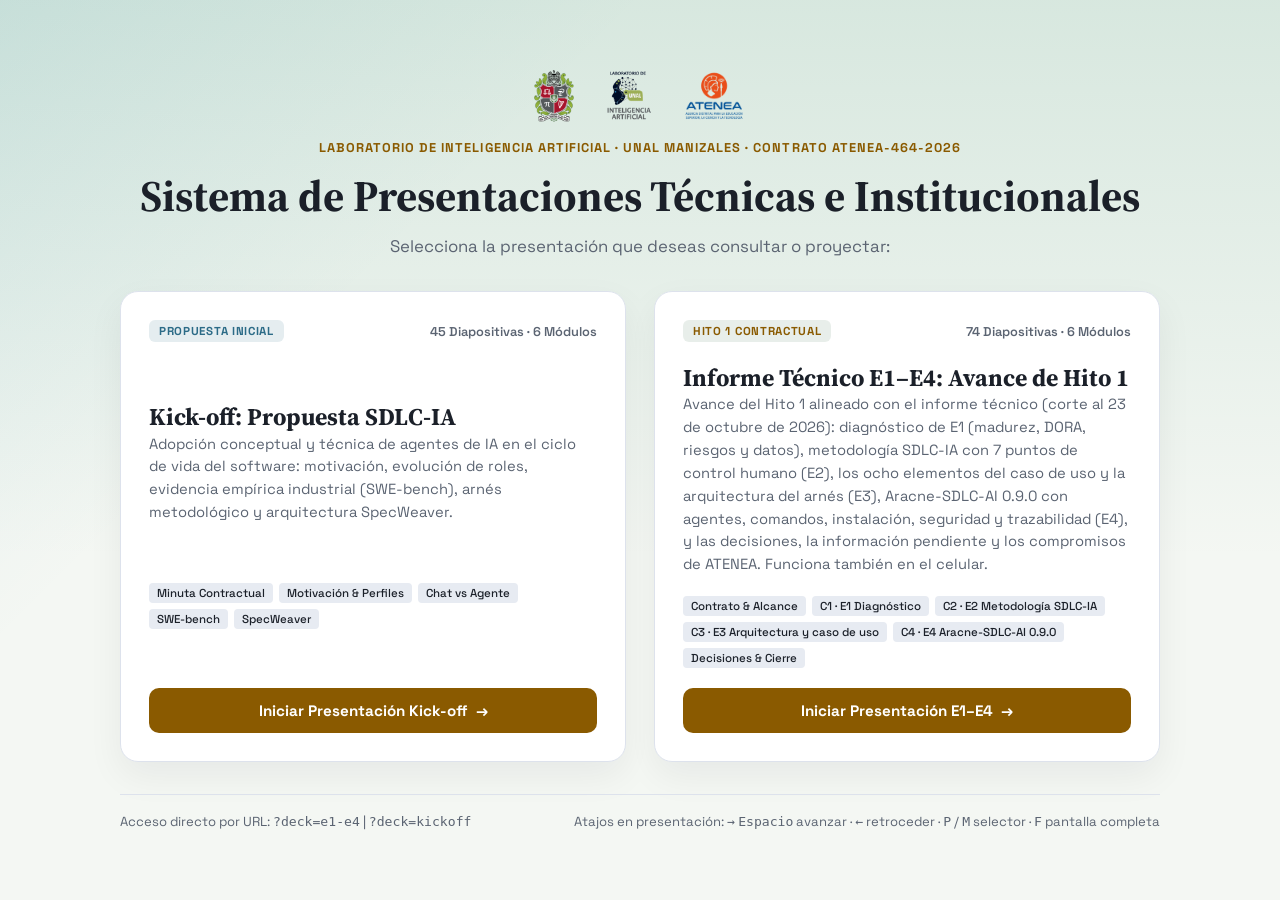
==== commit 42935c8b: "perf(deck): load slide images on demand, ship WebP mockups and deploy only used files Every slide si" ====
--- a/index.html
+++ b/index.html
@@ -13,7 +13,7 @@
       href="https://fonts.googleapis.com/css2?family=Space+Grotesk:wght@400;500;700&family=Source+Serif+4:wght@500;700&display=swap"
       rel="stylesheet"
     />
-    <link rel="stylesheet" href="assets/css/styles.css?v=20261023_4" />
+    <link rel="stylesheet" href="assets/css/styles.css?v=20261101_1" />
   </head>
   <body class="view-hub">
     <div class="ambient"></div>
@@ -2858,7 +2858,7 @@
             </div>
             <figure class="slide-figure">
               <img
-                src="assets/images/screenshot-esfuerzo-etapa.jpeg"
+                data-src="assets/images/screenshot-esfuerzo-etapa.jpeg" width="1048" height="749" decoding="async"
                 alt="Panel de esfuerzo por etapa: decisiones, cambios, descartes y supuestos para brief, PRD, arquitectura y UX, y descomposicion del PRD al codigo en 4 epicas, 26 historias, 26 specs y 382 tareas"
               />
             </figure>
@@ -2902,7 +2902,7 @@
             </div>
             <figure class="slide-figure">
               <img
-                src="assets/images/screenshot-kanban-prd-epics.jpeg"
+                data-src="assets/images/screenshot-kanban-prd-epics.jpeg" width="1005" height="717" decoding="async"
                 alt="Tablero kanban que conecta requisitos del PRD, epicas, historias de usuario y specs generadas, mostrando trazabilidad de extremo a extremo"
               />
             </figure>
@@ -2946,7 +2946,7 @@
             </div>
             <figure class="slide-figure">
               <img
-                src="assets/images/screenshot-prd-documento.jpeg"
+                data-src="assets/images/screenshot-prd-documento.jpeg" width="1036" height="787" decoding="async"
                 alt="Documento PRD con proposito, vision y por que ahora, consumido por las fases de diseno, arquitectura y epicas del flujo"
               />
             </figure>
@@ -2990,7 +2990,7 @@
             </div>
             <figure class="slide-figure">
               <img
-                src="assets/images/screenshot-memoria-proyecto.jpeg"
+                data-src="assets/images/screenshot-memoria-proyecto.jpeg" width="1040" height="682" decoding="async"
                 alt="Memoria del proyecto: historial paso a paso de decisiones y cambios de arquitectura en orden cronologico, con referencia al archivo de origen"
               />
             </figure>
@@ -4405,7 +4405,7 @@
             </div>
             <figure class="slide-figure">
               <img
-                src="assets/images/screenshot-dashboard-progreso.png"
+                data-src="assets/images/screenshot-dashboard-progreso.webp" width="1600" height="900" decoding="async"
                 alt="Dashboard web de un-specweaver recién abierto en el navegador tras npx un-specweaver dashboard, mostrando la pestaña Progreso del proyecto Sistema de Créditos y Becas"
               />
             </figure>
@@ -4431,7 +4431,7 @@
             </div>
             <figure class="slide-figure">
               <img
-                src="assets/images/screenshot-dashboard-dependencias.png"
+                data-src="assets/images/screenshot-dashboard-dependencias.webp" width="1600" height="900" decoding="async"
                 alt="Grafo de dependencias entre las 11 historias del proyecto, organizado por olas de trabajo paralelo, en la pestana Dependencias del dashboard"
               />
             </figure>
@@ -6654,8 +6654,8 @@
             <figure class="slide-figure">
               <div class="fig-head" style="flex:0 0 auto;padding:4px 10px 2px;">
                 <p class="slide-kicker">2 &middot; Diagnóstico ATENEA (E1)</p>
-                <h2 style="margin-bottom:4px;">Caso de uso priorizado: tres candidatos frente a siete criterios</h2>
-                <p style="font-size:clamp(0.86rem,1.05vw,1rem);line-height:1.4;">La minuta encarga identificar y priorizar el caso de uso (obligación 5); el informe lo deja a ATENEA y aún no está seleccionado.</p>
+                <h2 style="margin-bottom:4px;">Caso de uso priorizado: de tres candidatos a Campus 2600 en Hēma</h2>
+                <p style="font-size:clamp(0.86rem,1.05vw,1rem);line-height:1.4;">La minuta encarga identificar y priorizar el caso de uso (obligación 5). ATENEA eligió Campus 2600 en Hēma el 23 de octubre y lo acotó a la primera transición el 30 de octubre (R5, R6).</p>
               </div>
               <svg viewBox="0 0 1200 540" fill="none" xmlns="http://www.w3.org/2000/svg" role="img" aria-label="Matriz de tres candidatos de caso de uso frente a siete criterios de selección; el informe no puntúa a los candidatos y ATENEA aún no decide">
               <rect x="474" y="8" width="228" height="170" rx="9" fill="#EDF1F7" stroke="#4E93B0" stroke-width="1.4" />
@@ -6674,9 +6674,9 @@
               <text x="752" y="49" fill="#1B2029" font-family="Space Grotesk,sans-serif" font-size="14" font-weight="700">terceros, SICORE</text>
               <text x="752" y="66" fill="#1B2029" font-family="Space Grotesk,sans-serif" font-size="14" font-weight="700">Posmedia</text>
               <text x="720" y="92" fill="#5B6472" font-family="Space Grotesk,sans-serif" font-size="14">Recomendado en el análisis</text>
-              <text x="720" y="109" fill="#5B6472" font-family="Space Grotesk,sans-serif" font-size="14">de inconsistencias (A2); es</text>
-              <text x="720" y="126" fill="#5B6472" font-family="Space Grotesk,sans-serif" font-size="14">el caso de referencia de</text>
-              <text x="720" y="143" fill="#5B6472" font-family="Space Grotesk,sans-serif" font-size="14">los ocho elementos de C3</text>
+              <text x="720" y="109" fill="#5B6472" font-family="Space Grotesk,sans-serif" font-size="14">de inconsistencias (A2)</text>
+              <text x="720" y="126" fill="#5B6472" font-family="Space Grotesk,sans-serif" font-size="14"></text>
+              <text x="720" y="143" fill="#5B6472" font-family="Space Grotesk,sans-serif" font-size="14"></text>
               <rect x="946" y="8" width="228" height="170" rx="9" fill="#EDF1F7" stroke="#4E93B0" stroke-width="1.4" />
               <circle cx="968" cy="32" r="14" fill="#2C6B87" />
               <text x="968" y="38" fill="#FFFFFF" font-family="Space Grotesk,sans-serif" font-size="15" font-weight="700" text-anchor="middle">3</text>
@@ -6735,16 +6735,16 @@
               <circle cx="824.0" cy="459.0" r="11" fill="#FFFFFF" stroke="#9DB7C9" stroke-width="2" stroke-dasharray="4,3" />
               <circle cx="1060.0" cy="459.0" r="11" fill="#FFFFFF" stroke="#9DB7C9" stroke-width="2" stroke-dasharray="4,3" />
               <rect x="16" y="492" width="1158" height="36" rx="8" fill="#FFF7ED" stroke="#DFBD76" stroke-width="1.4" />
-              <text x="30" y="516" fill="#8A5A00" font-family="Space Grotesk,sans-serif" font-size="15" font-weight="700">ATENEA aún no decide: el 14 de octubre se acordó que la Agencia define y comunica el caso de uso (R3, R4).</text>
+              <text x="30" y="516" fill="#8A5A00" font-family="Space Grotesk,sans-serif" font-size="15" font-weight="700">Elegido: Campus 2600 en Hēma el 23 de octubre (R5), acotado el 30 de octubre a la primera transición (R6).</text>
               </svg>
               <p class="fig-caption" style="margin:0;padding:2px 10px 0;font-size:clamp(0.78rem,0.95vw,0.95rem);">Círculo punteado: sin valorar; el informe propone los criterios, pero no puntúa a cada candidato.</p>
               <div class="mobile-alt">
                 <p class="sched-title">Candidatos y criterios</p>
-                <p class="sched-sub">ATENEA aún no decide el caso de uso.</p>
+                <p class="sched-sub">ATENEA eligió Campus 2600 en Hēma (R5, R6).</p>
                 <ol class="slide-list" style="margin:8px 0;">
                   <li><strong>Servicio unificado con Keycloak:</strong> usuarios, roles y permisos de SICORE Posmedia y SICORE CTeI; la líder del equipo lo consideró probable.</li>
-                  <li><strong>Creación de terceros, SICORE Posmedia:</strong> recomendado en el análisis de inconsistencias; es el caso de referencia de los ocho elementos de C3.</li>
-                  <li><strong>SICORE, HEMA o Academia Atenea:</strong> opción general planteada por ATENEA.</li>
+                  <li><strong>Creación de terceros, SICORE Posmedia:</strong> recomendado en el análisis de inconsistencias.</li>
+                  <li><strong>SICORE, HEMA o Academia Atenea:</strong> opción general planteada por ATENEA; de ella salió Campus 2600 en Hēma.</li>
                 </ol>
                 <p class="sched-sub">Siete criterios propuestos (el informe no puntúa a los candidatos):</p>
                 <ol class="slide-list" style="margin:6px 0;">
@@ -10026,7 +10026,7 @@
               <div class="fig-head" style="flex:0 0 auto;padding:4px 10px 2px;">
                 <p class="slide-kicker">5 &middot; Agentes y Skills (E4)</p>
                 <h2 style="margin-bottom:4px;">Puntos de control humano y ejemplo de punta a punta: del requerimiento a la puesta en marcha</h2>
-                <p style="font-size:clamp(0.86rem,1.05vw,1rem);line-height:1.4;">Ejemplo ilustrativo, no una ejecución: la creación de terceros de SICORE Posmedia. Aracne llega hasta la solicitud de integración y la línea base; el despliegue lo ejecuta el pipeline de ATENEA con autorización humana.</p>
+                <p style="font-size:clamp(0.86rem,1.05vw,1rem);line-height:1.4;">Caso Campus 2600 en Hēma: los pasos 4 a 6 ya corrieron sobre la reconstrucción de la Universidad (14 historias, 14 contratos, 3 olas); el resto es ilustrativo. Aracne llega hasta la solicitud de integración y la línea base; el despliegue lo ejecuta el pipeline de ATENEA con autorización humana.</p>
               </div>
               <svg viewBox="-4 -4 1208 536" fill="none" xmlns="http://www.w3.org/2000/svg" role="img" aria-label="Figura 6.4: recorrido ideal de los pasos 0 a 13, con siete puertas humanas, y las tres puertas del capítulo 6">
 <defs>
@@ -10041,7 +10041,7 @@
 <text x="250" y="82.8" fill="#1B2029" font-family="Space Grotesk,sans-serif" font-size="14.5" text-anchor="middle">base del área</text>
 <rect x="350" y="16" width="150" height="104" rx="8" fill="#EBF5ED" stroke="#1E5631" stroke-width="1.8" />
 <text x="425" y="64" fill="#1B2029" font-family="Space Grotesk,sans-serif" font-size="14.5" text-anchor="middle"><tspan font-weight="700" fill="#1E5631" font-size="17">2</tspan> /sw:adopt con el</text>
-<text x="425" y="82.8" fill="#1B2029" font-family="Space Grotesk,sans-serif" font-size="14.5" text-anchor="middle">acta y el Figma</text>
+<text x="425" y="82.8" fill="#1B2029" font-family="Space Grotesk,sans-serif" font-size="14.5" text-anchor="middle">grabación y prototipo</text>
 <rect x="525" y="16" width="150" height="104" rx="8" fill="#EBF5ED" stroke="#1E5631" stroke-width="1.8" />
 <text x="600" y="54.6" fill="#1B2029" font-family="Space Grotesk,sans-serif" font-size="14.5" text-anchor="middle"><tspan font-weight="700" fill="#1E5631" font-size="17">3</tspan> PRD, UX y</text>
 <text x="600" y="73.4" fill="#1B2029" font-family="Space Grotesk,sans-serif" font-size="14.5" text-anchor="middle">arquitectura</text>
@@ -10139,7 +10139,7 @@
                 <ol class="slide-list" start="0" style="margin:8px 0;">
                   <li><strong>0.</strong> init y doctor en el repositorio <em>(Arnés)</em></li>
                   <li><strong>1.</strong> Arquitectura base del área <em>(Persona)</em></li>
-                  <li><strong>2.</strong> /sw:adopt con el acta y el Figma <em>(Arnés)</em> <span class="pill pill--risk">Puerta humana</span></li>
+                  <li><strong>2.</strong> /sw:adopt con la grabación y el prototipo <em>(Arnés)</em> <span class="pill pill--risk">Puerta humana</span></li>
                   <li><strong>3.</strong> PRD, UX y arquitectura (BMAD) <em>(Arnés)</em> <span class="pill pill--risk">Puerta humana</span></li>
                   <li><strong>4.</strong> Épicas e historias G/W/T <em>(Arnés)</em> <span class="pill pill--risk">Puerta humana</span></li>
                   <li><strong>5.</strong> Contratos y traza (aracne-weaver) <em>(Arnés)</em></li>
@@ -10321,7 +10321,7 @@
               </ul>
             </div>
             <figure class="slide-figure">
-              <img src="assets/images/aracne-mockup-01-mapa-como-se-conecta-todo.png" loading="lazy" alt="Mockup del mapa de conexiones: la máquina del desarrollador con Claude Code u OpenCode, el servidor de la entidad con interfaz web, API, punto de acceso MCP, agentes propios y base de datos, y Azure DevOps con Azure Repos y Entra ID" />
+              <img data-src="assets/images/aracne-mockup-01-mapa-como-se-conecta-todo.webp" width="1600" height="1059" decoding="async" loading="lazy" alt="Mockup del mapa de conexiones: la máquina del desarrollador con Claude Code u OpenCode, el servidor de la entidad con interfaz web, API, punto de acceso MCP, agentes propios y base de datos, y Azure DevOps con Azure Repos y Entra ID" />
               <figcaption class="fig-caption">Fuente: §4.10. Mockup de concepto: cómo se conectan la máquina del desarrollador, el servidor de la entidad y Azure DevOps</figcaption>
             </figure>
           </article>
@@ -10384,8 +10384,8 @@
             </div>
             <figure class="slide-figure">
               <div style="flex:1 1 auto;min-height:0;display:grid;grid-template-columns:repeat(auto-fit,minmax(260px,1fr));grid-template-rows:minmax(0,1fr);gap:8px;">
-                <img src="assets/images/aracne-mockup-02-inicio-tablero-general.png" loading="lazy" style="min-height:0;object-fit:cover;object-position:top center;" alt="Mockup de Inicio: cifras generales, estado del desarrollo por proyecto, novedades y agentes llamados hoy" />
-                <img src="assets/images/aracne-mockup-03-proyectos-y-nuevo-proyecto.png" loading="lazy" style="min-height:0;object-fit:cover;object-position:top center;" alt="Mockup de Proyectos: tabla de proyectos y panel de nuevo proyecto con nombre, repositorio y personas con rol" />
+                <img data-src="assets/images/aracne-mockup-02-inicio-tablero-general.webp" width="1600" height="1695" decoding="async" loading="lazy" style="min-height:0;object-fit:cover;object-position:top center;" alt="Mockup de Inicio: cifras generales, estado del desarrollo por proyecto, novedades y agentes llamados hoy" />
+                <img data-src="assets/images/aracne-mockup-03-proyectos-y-nuevo-proyecto.webp" width="1600" height="1059" decoding="async" loading="lazy" style="min-height:0;object-fit:cover;object-position:top center;" alt="Mockup de Proyectos: tabla de proyectos y panel de nuevo proyecto con nombre, repositorio y personas con rol" />
               </div>
               <figcaption class="fig-caption">Fuente: §4.10. Mockups de Inicio y de Proyectos (vistas parciales)</figcaption>
             </figure>
@@ -10404,8 +10404,8 @@
             </div>
             <figure class="slide-figure">
               <div style="flex:1 1 auto;min-height:0;display:grid;grid-template-columns:repeat(auto-fit,minmax(260px,1fr));grid-template-rows:minmax(0,1fr);gap:8px;">
-                <img src="assets/images/aracne-mockup-04-proyecto-chat-y-artefactos.png" loading="lazy" style="min-height:0;object-fit:cover;object-position:top center;" alt="Mockup de un proyecto: chat con los agentes propios, árbol de artefactos del repositorio y ficha del PRD" />
-                <img src="assets/images/aracne-mockup-05-proyecto-descomponer-epicas-historias.png" loading="lazy" style="min-height:0;object-fit:cover;object-position:top center;" alt="Mockup de la descomposición del PRD en épicas e historias escritas como archivos, con la ficha de una historia" />
+                <img data-src="assets/images/aracne-mockup-04-proyecto-chat-y-artefactos.webp" width="1600" height="1271" decoding="async" loading="lazy" style="min-height:0;object-fit:cover;object-position:top center;" alt="Mockup de un proyecto: chat con los agentes propios, árbol de artefactos del repositorio y ficha del PRD" />
+                <img data-src="assets/images/aracne-mockup-05-proyecto-descomponer-epicas-historias.webp" width="1600" height="1389" decoding="async" loading="lazy" style="min-height:0;object-fit:cover;object-position:top center;" alt="Mockup de la descomposición del PRD en épicas e historias escritas como archivos, con la ficha de una historia" />
               </div>
               <figcaption class="fig-caption">Fuente: §4.10. Mockups de un proyecto: chat y artefactos, y descomposición en épicas e historias (vistas parciales)</figcaption>
             </figure>
@@ -10424,8 +10424,8 @@
             </div>
             <figure class="slide-figure">
               <div style="flex:1 1 auto;min-height:0;display:grid;grid-template-columns:repeat(auto-fit,minmax(260px,1fr));grid-template-rows:minmax(0,1fr);gap:8px;">
-                <img src="assets/images/aracne-mockup-06-proyecto-flujo-agentico.png" loading="lazy" style="min-height:0;object-fit:cover;object-position:top center;" alt="Mockup del flujo agéntico: seis etapas con sus agentes, número de llamadas, entradas y salidas" />
-                <img src="assets/images/aracne-mockup-07-proyecto-estado-y-flujo-de-requerimientos.png" loading="lazy" style="min-height:0;object-fit:cover;object-position:top center;" alt="Mockup del estado de un proyecto: descomposición del PRD al código y flujo de requerimientos de requisito a contrato" />
+                <img data-src="assets/images/aracne-mockup-06-proyecto-flujo-agentico.webp" width="1600" height="2071" decoding="async" loading="lazy" style="min-height:0;object-fit:cover;object-position:top center;" alt="Mockup del flujo agéntico: seis etapas con sus agentes, número de llamadas, entradas y salidas" />
+                <img data-src="assets/images/aracne-mockup-07-proyecto-estado-y-flujo-de-requerimientos.webp" width="1600" height="1812" decoding="async" loading="lazy" style="min-height:0;object-fit:cover;object-position:top center;" alt="Mockup del estado de un proyecto: descomposición del PRD al código y flujo de requerimientos de requisito a contrato" />
               </div>
               <figcaption class="fig-caption">Fuente: §4.10. Mockups del flujo agéntico y del estado de un proyecto (vistas parciales)</figcaption>
             </figure>
@@ -10443,7 +10443,7 @@
               </ul>
             </div>
             <figure class="slide-figure">
-              <img src="assets/images/aracne-mockup-08-administracion.png" loading="lazy" style="min-height:0;object-fit:cover;object-position:top center;" alt="Mockup de Administración: matriz de permisos por rol, lista de personas, auditoría de seguridad, arneses e integraciones" />
+              <img data-src="assets/images/aracne-mockup-08-administracion.webp" width="1600" height="2565" decoding="async" loading="lazy" style="min-height:0;object-fit:cover;object-position:top center;" alt="Mockup de Administración: matriz de permisos por rol, lista de personas, auditoría de seguridad, arneses e integraciones" />
               <figcaption class="fig-caption">Fuente: §4.10. Mockup de Administración: personas y roles, auditoría, arneses e integraciones (vista parcial)</figcaption>
             </figure>
           </article>
@@ -10968,6 +10968,6 @@
       </div>
     </div>
 
-    <script src="assets/js/app.js?v=20261023_4"></script>
+    <script src="assets/js/app.js?v=20261101_1"></script>
   </body>
 </html>
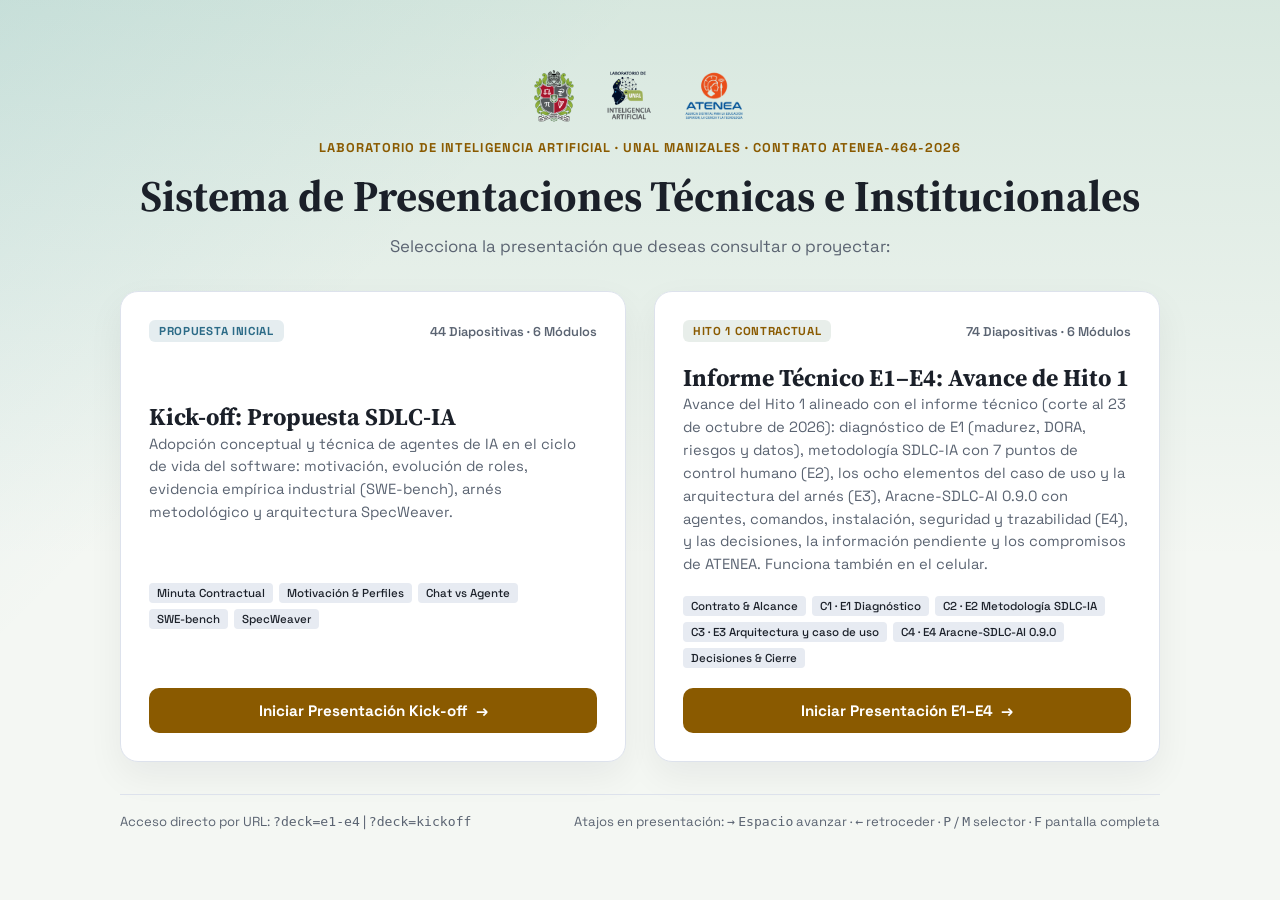
==== commit 2b223557: "chore(deck): remove the outdated SpecWeaver video slide from kickoff The video no longer matches the" ====
--- a/index.html
+++ b/index.html
@@ -39,7 +39,7 @@
           <div class="hub-card" data-deck="kickoff">
             <div class="hub-card-header">
               <span class="hub-card-tag tag-blue">PROPUESTA INICIAL</span>
-              <span class="hub-card-meta">45 Diapositivas &middot; 6 Módulos</span>
+              <span class="hub-card-meta">44 Diapositivas &middot; 6 Módulos</span>
             </div>
             <div>
               <h2 class="hub-card-title">Kick-off: Propuesta SDLC-IA</h2>
@@ -3371,7 +3371,7 @@
               <h2>Tutorial: SpecWeaver, con un caso real</h2>
               <ul class="slide-list">
                 <li>
-                  Vas a recorrer el mismo caso que ya se construyó para el video: el <strong>Sistema de Créditos y Becas</strong>
+                  Vas a recorrer un caso ya construido: el <strong>Sistema de Créditos y Becas</strong>
                   de una universidad —hoy gestionado de forma manual y fragmentada entre bienestar universitario,
                   la oficina financiera y dirección académica.
                 </li>
@@ -3383,9 +3383,6 @@
                   El recorrido: crear el proyecto, sus comandos de <abbr title="Command-Line Interface (interfaz de línea de comandos)">CLI</abbr> y los comandos &ldquo;/&rdquo;
                   del harness, los artefactos reales que produce (<abbr title="Product Requirements Document (documento de requisitos de producto)">PRD</abbr>, épicas, definición de specs, código con pruebas)
                   y el dashboard web.
-                </li>
-                <li>
-                  Cierra con el video completo, que repite este mismo recorrido narrado en español.
                 </li>
               </ul>
             </div>
@@ -4444,36 +4441,7 @@
             data-tone="blue"
           >
             <div class="slide-content">
-              <p class="slide-kicker">41 &middot; <abbr title="Stack de especificaciones del deck que teje cada etapa del ciclo con su herramienta ('SPEC' = especificaciones, 'WEAVER' = tejedor)">UN-SpecWeaver</abbr></p>
-              <h2>El video completo</h2>
-              <ul class="slide-list">
-                <li>
-                  Este tutorial resume el recorrido en diapositivas; el video completo repite el mismo caso
-                  —Sistema de Créditos y Becas— narrado de punta a punta en español neutro, con capturas
-                  reales de cada paso.
-                </li>
-              </ul>
-              <div class="video-embed">
-                <video
-                  controls
-                  preload="metadata"
-                  playsinline
-                >
-                  <source src="assets/videos/un-specweaver-creditos-becas.mp4" type="video/mp4" />
-                  Tu navegador no soporta el elemento de video.
-                </video>
-              </div>
-            </div>
-          </article>
-
-          <article
-            data-deck="kickoff" class="slide is-wide"
-            data-index="44"
-            data-module="5"
-            data-tone="blue"
-          >
-            <div class="slide-content">
-              <p class="slide-kicker">42 &middot; Fuentes</p>
+              <p class="slide-kicker">41 &middot; Fuentes</p>
               <h2>Fuentes</h2>
               <ul class="slide-list slide-references">
                 <li>
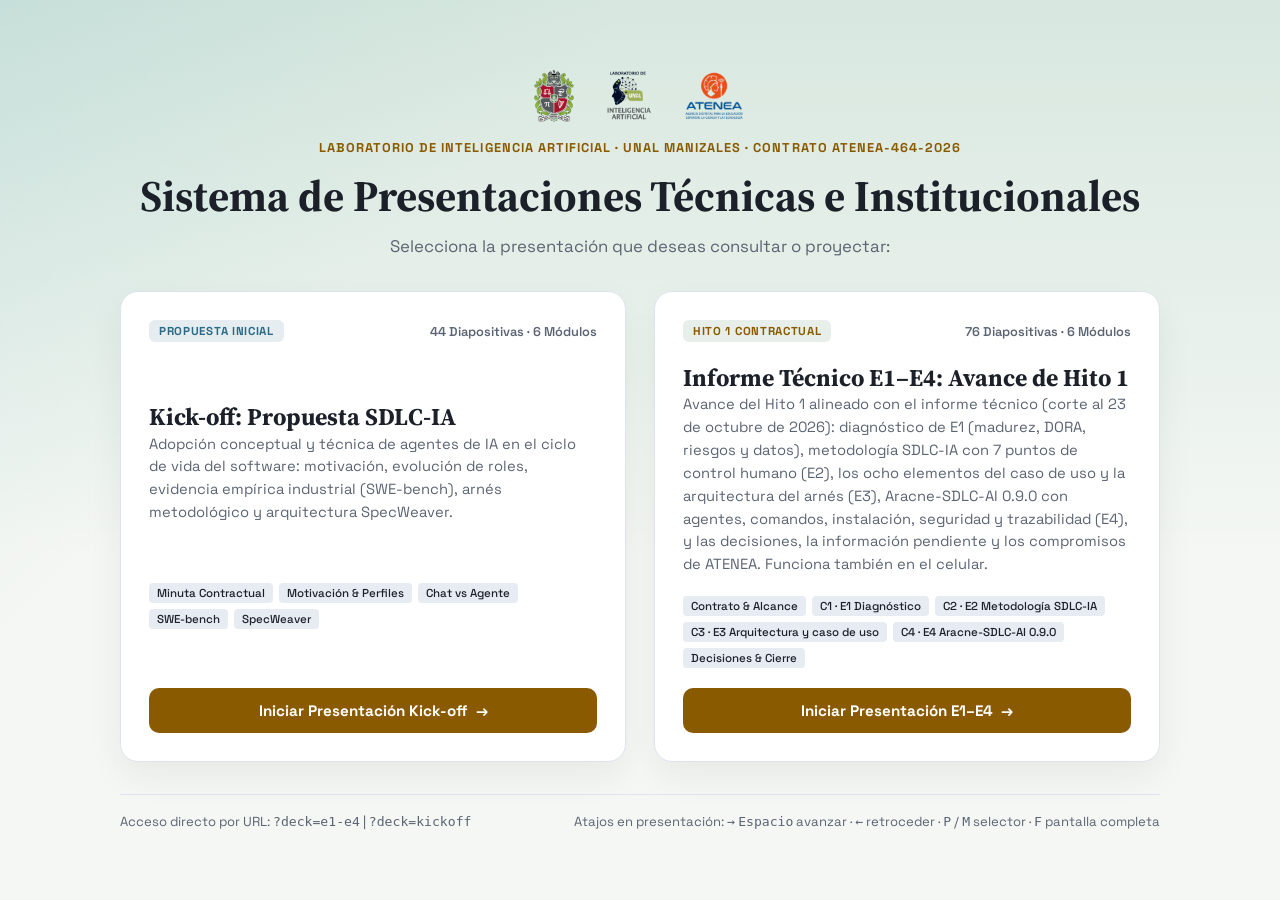
==== commit 74f77a62: "feat(deck): add entrega 2 proposal slides for the CTeI research and product-knowledge agents" ====
--- a/index.html
+++ b/index.html
@@ -62,7 +62,7 @@
           <div class="hub-card" data-deck="e1-e4">
             <div class="hub-card-header">
               <span class="hub-card-tag">HITO 1 CONTRACTUAL</span>
-              <span class="hub-card-meta">74 Diapositivas &middot; 6 Módulos</span>
+              <span class="hub-card-meta">76 Diapositivas &middot; 6 Módulos</span>
             </div>
             <div>
               <h2 class="hub-card-title">Informe Técnico E1–E4: Avance de Hito 1</h2>
@@ -10476,6 +10476,61 @@
             </figure>
           </article>
 
+          <article class="slide is-figure-wide" data-deck="e1-e4" data-module="e4" data-item="c4-extensiones" data-tone="green" data-caption-source="§6.10">
+            <div class="slide-content">
+              <p class="slide-kicker">5 &middot; Agentes y Skills (E4) &middot; Propuesta para la entrega 2</p>
+              <h2>Dos agentes nuevos con su servidor MCP: panorama CTeI y productos de ATENEA</h2>
+              <ul class="slide-list">
+                <li><strong>Solicitud del 30 de octubre:</strong> ATENEA pidió investigar plataformas de ciencia, tecnología e innovación de otros países para encontrar actores, servicios o interacciones que Hēma no contempla.</li>
+                <li><strong>Propuesta de la Universidad:</strong> un segundo agente organiza la arquitectura, el diseño y el código de los productos que ATENEA ya tiene, para reutilizar y decidir mejor.</li>
+                <li><strong>Estado:</strong> diseño en el repositorio del arnés; nada está implementado y ATENEA decide si entran en la entrega 2.</li>
+              </ul>
+            </div>
+            <figure class="slide-figure">
+              <div class="data-table-wrapper">
+                <table class="data-table" style="font-size:clamp(0.68rem,min(1.2vw,2.2vh),1.5rem);">
+                  <caption>Fuente: §6.10. Agentes y servidores MCP propuestos para la entrega 2</caption>
+                  <thead>
+                    <tr><th>Agente y MCP</th><th>Dónde entra</th><th>Qué entrega</th><th>Origen</th></tr>
+                  </thead>
+                  <tbody>
+                    <tr><td data-label="Agente y MCP"><code>aracne-ctei-scout</code> con <code>ctei-landscape</code></td><td data-label="Dónde entra">Antes del <em>brief</em> de producto</td><td data-label="Qué entrega">Estudio de base tecnológica (plataformas, software, patentes y artículos; Bogotá, Colombia, Latinoamérica y el mundo), <code>research-brief.md</code> y requisitos, épicas e historias candidatas</td><td data-label="Origen">Solicitud de ATENEA (R7)</td></tr>
+                    <tr><td data-label="Agente y MCP"><code>aracne-portfolio</code> con <code>atenea-portfolio</code></td><td data-label="Dónde entra"><em>Brief</em>, arquitectura, <code>/sw:adopt</code>, <code>/sw:change</code> y <code>/sw:build</code>, solo como consulta</td><td data-label="Qué entrega">Grafo de productos y componentes, candidatos de reutilización y documentación de código curada al estilo de context7; privado por la confidencialidad del contrato</td><td data-label="Origen">Propuesta de la Universidad</td></tr>
+                  </tbody>
+                </table>
+              </div>
+            </figure>
+          </article>
+
+          <article class="slide is-figure-wide" data-deck="e1-e4" data-module="e4" data-item="c4-extensiones" data-tone="green" data-caption-source="§6.10">
+            <div class="slide-content">
+              <p class="slide-kicker">5 &middot; Agentes y Skills (E4) &middot; Propuesta para la entrega 2</p>
+              <h2>Se construyen como el banco de proyectos del laboratorio</h2>
+              <ul class="slide-list">
+                <li><strong>Referencia:</strong> el banco <code>bancoProyectosPapersLIA</code> ya alimenta la redacción de artículos y propuestas con fichas, clústeres y un servidor MCP.</li>
+                <li><strong>Trazabilidad:</strong> cada afirmación que llega al PRD o a una historia cita el identificador de su ficha.</li>
+                <li><strong>Visualización:</strong> un tablero estático muestra el trabajo de los agentes, con pruebas de calidad visual y de memoria.</li>
+              </ul>
+            </div>
+            <figure class="slide-figure">
+              <div class="data-table-wrapper">
+                <table class="data-table" style="font-size:clamp(0.68rem,min(1.2vw,2.2vh),1.5rem);">
+                  <caption>Fuente: §6.10. Piezas del banco del laboratorio que se reutilizan</caption>
+                  <thead>
+                    <tr><th>Pieza</th><th>Cómo se usa en los dos agentes</th></tr>
+                  </thead>
+                  <tbody>
+                    <tr><td data-label="Pieza"><strong>Fichas Markdown</strong></td><td data-label="Uso">Una por producto o por referente CTeI, con campos fijos</td></tr>
+                    <tr><td data-label="Pieza"><strong>Una sola fuente JSON</strong></td><td data-label="Uso">Taxonomía, clústeres estables y relaciones con los cinco ítems más parecidos</td></tr>
+                    <tr><td data-label="Pieza"><strong>Servidor MCP</strong></td><td data-label="Uso">Búsqueda sobre SQLite FTS5 que se reindexa al cambiar la fuente; <code>export_to_insumos</code> copia fichas a los insumos de <code>/sw:adopt</code></td></tr>
+                    <tr><td data-label="Pieza"><strong>Tablero</strong></td><td data-label="Uso">Constelación 3D, clústeres, buscador, línea de tiempo y un mapa por alcance territorial</td></tr>
+                    <tr><td data-label="Pieza"><strong>Pruebas</strong></td><td data-label="Uso">Playwright para la calidad visual y el consumo de memoria</td></tr>
+                  </tbody>
+                </table>
+              </div>
+            </figure>
+          </article>
+
           <!-- ========================================================================= -->
           <!-- MÓDULO 6: Decisiones, Compromisos y Cierre (Capítulo 7)                   -->
           <!-- ========================================================================= -->
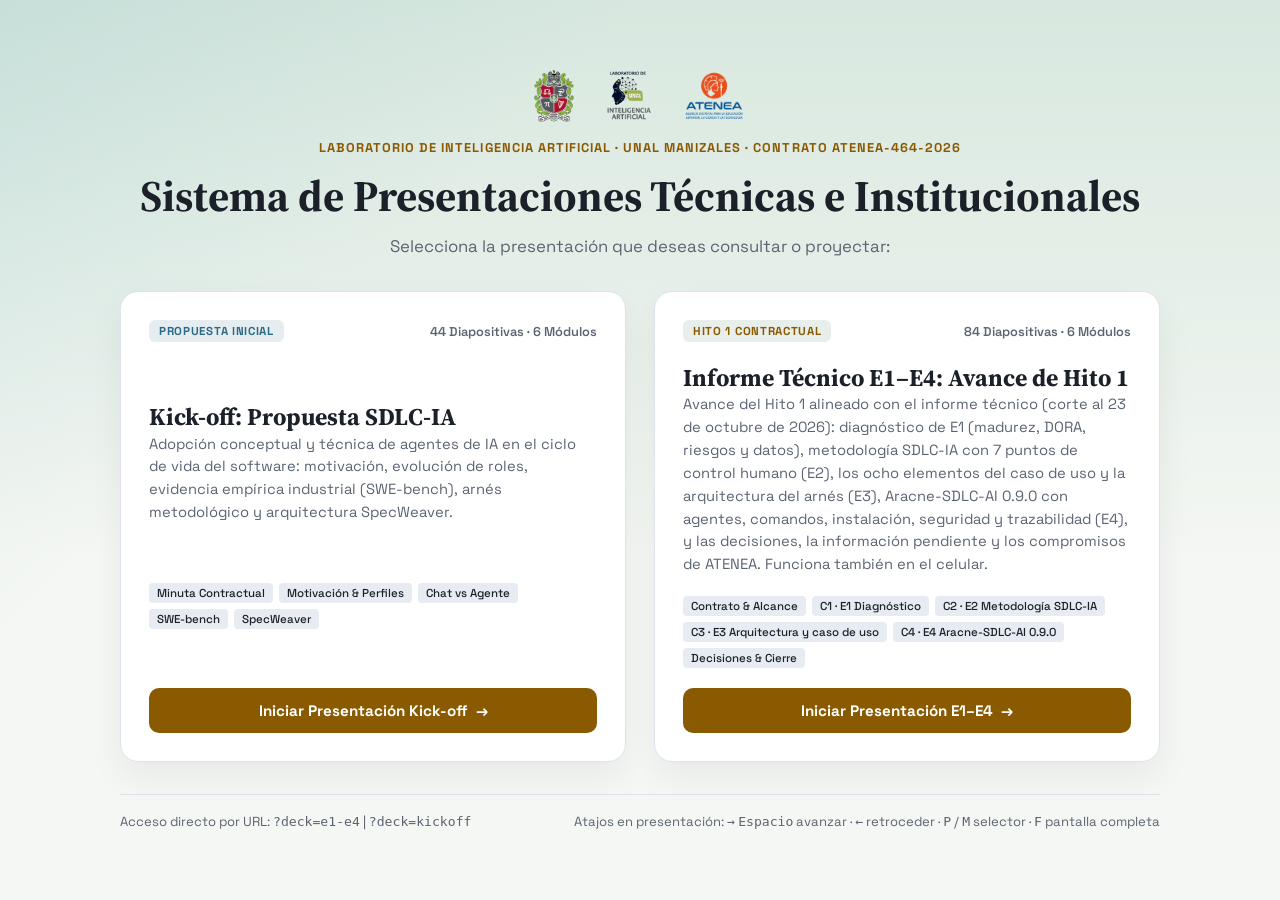
==== commit cd18a604: "feat(deck): add Campus 2600 use case and CTeI research agent slides to E1-E4 - Add eight slides afte" ====
--- a/index.html
+++ b/index.html
@@ -62,7 +62,7 @@
           <div class="hub-card" data-deck="e1-e4">
             <div class="hub-card-header">
               <span class="hub-card-tag">HITO 1 CONTRACTUAL</span>
-              <span class="hub-card-meta">76 Diapositivas &middot; 6 Módulos</span>
+              <span class="hub-card-meta">84 Diapositivas &middot; 6 Módulos</span>
             </div>
             <div>
               <h2 class="hub-card-title">Informe Técnico E1–E4: Avance de Hito 1</h2>
@@ -162,11 +162,11 @@
             <div class="rail-dots" id="dots-e3"></div>
           </div>
           <div class="rail-module" data-deck="e1-e4" data-module="e4">
-            <button class="rail-title" type="button" data-first="51">5 · Agentes y Skills E4</button>
+            <button class="rail-title" type="button" data-first="59">5 · Agentes y Skills E4</button>
             <div class="rail-dots" id="dots-e4"></div>
           </div>
           <div class="rail-module" data-deck="e1-e4" data-module="e5">
-            <button class="rail-title" type="button" data-first="69">6 · Decisiones y Cierre</button>
+            <button class="rail-title" type="button" data-first="77">6 · Decisiones y Cierre</button>
             <div class="rail-dots" id="dots-e5"></div>
           </div>
         </nav>
@@ -4796,7 +4796,7 @@
               <h2>Estado de los entregables E1 a E4 al corte</h2>
               <ul class="slide-list">
                 <li>
-                  <strong>Corte y fecha de presentación: 23 de octubre de 2026.</strong> El informe se apoya en la minuta, el acta 01 del 7 de octubre y tres sesiones grabadas con ATENEA.
+                  <strong>Corte: 2 de noviembre de 2026.</strong> El informe se apoya en la minuta, el acta 01 del 7 de octubre, tres sesiones grabadas, las sesiones del 23 y del 30 de octubre, tres documentos de ATENEA y sus observaciones escritas del 1 de noviembre.
                 </li>
                 <li>
                   <strong>Hito 1:</strong> E1 a E4 integran el hito 1 del cronograma contractual.
@@ -4805,13 +4805,13 @@
                   <strong>E1:</strong> diagnóstico completo, listo para la validación de ATENEA.
                 </li>
                 <li>
-                  <strong>E2 a E4:</strong> propuesta definida para el flujo, la arquitectura y el arnés de agentes.
+                  <strong>E2 a E4:</strong> propuesta definida para el flujo, la arquitectura y el arnés de agentes; el caso de uso Campus 2600 en Hēma quedó definido el 30 de octubre.
                 </li>
               </ul>
             </div>
             <figure class="slide-figure">
-              <svg viewBox="0 -30 520 378" fill="none" xmlns="http://www.w3.org/2000/svg" role="img" aria-label="Estado de los entregables E1 a E4 al 23 de octubre de 2026">
-              <text x="6" y="-10" fill="#1E5631" font-family="Space Grotesk,sans-serif" font-size="15" font-weight="700">Corte y fecha de presentación: 23 de octubre de 2026</text>
+              <svg viewBox="0 -30 520 410" fill="none" xmlns="http://www.w3.org/2000/svg" role="img" aria-label="Estado de los entregables E1 a E4 al 2 de noviembre de 2026">
+              <text x="6" y="-10" fill="#1E5631" font-family="Space Grotesk,sans-serif" font-size="15" font-weight="700">Corte: 2 de noviembre de 2026</text>
               <rect x="6" y="6" width="508" height="78" rx="9" fill="#EBF5ED" stroke="#1E5631" stroke-width="1.5" />
               <rect x="6" y="6" width="112" height="78" rx="9" fill="#1E5631" />
               <rect x="100" y="6" width="18" height="78" fill="#1E5631" />
@@ -4824,31 +4824,33 @@
               <text x="62" y="130" fill="#FFFFFF" font-family="Space Grotesk,sans-serif" font-size="24" font-weight="700" text-anchor="middle">E2</text>
               <text x="62" y="150" fill="#FFFFFF" font-family="Space Grotesk,sans-serif" font-size="13" font-weight="600" text-anchor="middle">SDLC-IA</text>
               <text x="134" y="137" fill="#8A5A00" font-family="Space Grotesk,sans-serif" font-size="17" font-weight="700">Flujo propuesto por etapa</text>
-              <rect x="6" y="178" width="508" height="78" rx="9" fill="#FFF7ED" stroke="#8A5A00" stroke-width="1.5" />
-              <rect x="6" y="178" width="112" height="78" rx="9" fill="#8A5A00" />
-              <rect x="100" y="178" width="18" height="78" fill="#8A5A00" />
-              <text x="62" y="216" fill="#FFFFFF" font-family="Space Grotesk,sans-serif" font-size="24" font-weight="700" text-anchor="middle">E3</text>
-              <text x="62" y="236" fill="#FFFFFF" font-family="Space Grotesk,sans-serif" font-size="13" font-weight="600" text-anchor="middle">Arquitectura</text>
-              <text x="134" y="213" fill="#8A5A00" font-family="Space Grotesk,sans-serif" font-size="17" font-weight="700">Composición definida por tipo</text>
-              <text x="134" y="235" fill="#8A5A00" font-family="Space Grotesk,sans-serif" font-size="17" font-weight="700">de componente</text>
-              <rect x="6" y="264" width="508" height="78" rx="9" fill="#FFF7ED" stroke="#8A5A00" stroke-width="1.5" />
-              <rect x="6" y="264" width="112" height="78" rx="9" fill="#8A5A00" />
-              <rect x="100" y="264" width="18" height="78" fill="#8A5A00" />
-              <text x="62" y="302" fill="#FFFFFF" font-family="Space Grotesk,sans-serif" font-size="24" font-weight="700" text-anchor="middle">E4</text>
-              <text x="62" y="322" fill="#FFFFFF" font-family="Space Grotesk,sans-serif" font-size="13" font-weight="600" text-anchor="middle">Agentes y skills</text>
-              <text x="134" y="299" fill="#8A5A00" font-family="Space Grotesk,sans-serif" font-size="17" font-weight="700">Arnés propuesto y probado</text>
-              <text x="134" y="321" fill="#8A5A00" font-family="Space Grotesk,sans-serif" font-size="17" font-weight="700">fuera de ATENEA</text>
+              <rect x="6" y="178" width="508" height="110" rx="9" fill="#FFF7ED" stroke="#8A5A00" stroke-width="1.5" />
+              <rect x="6" y="178" width="112" height="110" rx="9" fill="#8A5A00" />
+              <rect x="100" y="178" width="18" height="110" fill="#8A5A00" />
+              <text x="62" y="230" fill="#FFFFFF" font-family="Space Grotesk,sans-serif" font-size="24" font-weight="700" text-anchor="middle">E3</text>
+              <text x="62" y="250" fill="#FFFFFF" font-family="Space Grotesk,sans-serif" font-size="13" font-weight="600" text-anchor="middle">Arquitectura</text>
+              <text x="134" y="204" fill="#8A5A00" font-family="Space Grotesk,sans-serif" font-size="17" font-weight="700">Composición definida por tipo</text>
+              <text x="134" y="225" fill="#8A5A00" font-family="Space Grotesk,sans-serif" font-size="17" font-weight="700">de componente</text>
+              <text x="134" y="250" fill="#454F61" font-family="Space Grotesk,sans-serif" font-size="14">Caso Campus 2600 en Hēma definido el 30 de octubre;</text>
+              <text x="134" y="270" fill="#454F61" font-family="Space Grotesk,sans-serif" font-size="14">primera reconstrucción: 7 épicas y 14 historias</text>
+              <rect x="6" y="296" width="508" height="78" rx="9" fill="#FFF7ED" stroke="#8A5A00" stroke-width="1.5" />
+              <rect x="6" y="296" width="112" height="78" rx="9" fill="#8A5A00" />
+              <rect x="100" y="296" width="18" height="78" fill="#8A5A00" />
+              <text x="62" y="334" fill="#FFFFFF" font-family="Space Grotesk,sans-serif" font-size="24" font-weight="700" text-anchor="middle">E4</text>
+              <text x="62" y="354" fill="#FFFFFF" font-family="Space Grotesk,sans-serif" font-size="13" font-weight="600" text-anchor="middle">Agentes y skills</text>
+              <text x="134" y="331" fill="#8A5A00" font-family="Space Grotesk,sans-serif" font-size="17" font-weight="700">Arnés propuesto y probado</text>
+              <text x="134" y="353" fill="#8A5A00" font-family="Space Grotesk,sans-serif" font-size="17" font-weight="700">fuera de ATENEA</text>
               </svg>
               <div class="mobile-alt">
-                <p class="sched-title">Estado de E1 a E4 al 23 de octubre de 2026</p>
+                <p class="sched-title">Estado de E1 a E4 al 2 de noviembre de 2026</p>
                 <ul class="slide-list" style="margin:8px 0;">
                   <li><strong>E1 Diagnóstico:</strong> <span class="pill pill--ok">Diagnóstico completo para validación</span></li>
                   <li><strong>E2 SDLC-IA:</strong> <span class="pill pill--partial">Flujo propuesto por etapa</span></li>
-                  <li><strong>E3 Arquitectura:</strong> <span class="pill pill--partial">Composición definida por tipo de componente</span></li>
+                  <li><strong>E3 Arquitectura:</strong> <span class="pill pill--partial">Composición definida por tipo de componente</span> Caso Campus 2600 en Hēma definido el 30 de octubre, con una primera reconstrucción de 7 épicas y 14 historias.</li>
                   <li><strong>E4 Agentes y skills:</strong> <span class="pill pill--partial">Arnés propuesto y probado fuera de ATENEA</span></li>
                 </ul>
               </div>
-              <figcaption class="fig-caption">Tabla 1.1 — Estado de E1 a E4 al 23 de octubre de 2026</figcaption>
+              <figcaption class="fig-caption">Tabla 1.1. Estado de E1 a E4 al 2 de noviembre de 2026</figcaption>
             </figure>
           </article>
 
@@ -8498,6 +8500,7 @@
               <div class="fig-head" style="flex:0 0 auto;padding:4px 10px 2px;">
                 <p class="slide-kicker">4 &middot; Arquitectura del Arnés (E3)</p>
                 <h2 style="margin-bottom:4px;">Caso de uso institucional: Campus 2600 en Hēma, primera transición (§5.4)</h2>
+                <p style="font-size:clamp(0.86rem,1.05vw,1rem);line-height:1.4;margin-bottom:2px;">El caso es el <strong>banco de pruebas</strong> de Aracne-SDLC-AI y de la metodología SDLC-IA: sobre un desarrollo real de ATENEA se recorre el ciclo completo, de las historias de usuario al despliegue. En él conviven tres planos: lo que Hēma tiene hoy en operación, lo que muestra el prototipo de Campus 2600 y lo que entra en el alcance del contrato.</p>
                 <p style="font-size:clamp(0.86rem,1.05vw,1rem);line-height:1.4;margin-bottom:2px;"><strong>Selección:</strong> el 23 de octubre de 2026 se escogió una necesidad priorizada por la dirección, representada en un prototipo visual con datos simulados (R5); el 30 de octubre se precisó: módulo Campus 2600 de la plataforma Hēma, del sistema <abbr title="Sistema de Información Core">SICORE</abbr> <abbr title="Ciencia, Tecnología e Innovación">CTeI</abbr>, limitado a los requerimientos ya definidos de la primera transición (R6).</p>
                 <p style="font-size:clamp(0.86rem,1.05vw,1rem);line-height:1.4;margin-bottom:2px;"><strong>Alcance:</strong> sin los temas presupuestales, de monetización o aún no aprobados por el área funcional; el motor de emparejamiento de la segunda transición queda fuera. De Campus solo existe un prototipo interactivo, sin repositorio ni desarrollo. <strong>Insumos:</strong> grabación y transcripción del 30 de octubre, prototipo en Angular y acceso a la plataforma de interoperabilidad, que se pedirá por correo formal.</p>
               </div>
@@ -8545,17 +8548,279 @@
             </figure>
           </article>
 
-          <!-- E3-5: Proceso misional destino (Tabla 5.2) [c3-proceso] -->
+          <!-- E3-4a: Hēma hoy (§5.4.1, Figura 5.3) -->
+          <article class="slide is-figure-wide" data-deck="e1-e4" data-module="e3" data-tone="emerald">
+            <div class="slide-content">
+              <p class="slide-kicker">4 &middot; Arquitectura del Arnés (E3) &middot; Caso de uso</p>
+              <h2>Hēma hoy: plataforma sombrilla con cuatro estrategias (§5.4.1)</h2>
+              <ul class="slide-list">
+                <li><strong>Hēma</strong> mapea y articula a los actores de ciencia, tecnología e innovación de Bogotá, y la lidera ATENEA (R6).</li>
+                <li>Reúne <strong>cuatro estrategias</strong>: Ecosistema caracteriza a las entidades y alimenta el directorio de actores; BankPro acompaña a los investigadores en sus postulaciones; las otras dos son Internacionalización y Campus 2600.</li>
+                <li>Comparte <strong>servicios</strong> que cada vertical reutiliza: identidad, datos y <abbr title="Interfaces de programación de aplicaciones">API</abbr>, analítica y convocatorias (A12, A13).</li>
+                <li>En la <strong>versión 2.1.5 de pruebas</strong> funcionan la biblioteca de recursos, los formularios de caracterización, BankPro, los catálogos paramétricos, la administración de usuarios, estrategias y roles, y los reportes de diligenciamiento (P9).</li>
+              </ul>
+            </div>
+            <figure class="slide-figure">
+              <img data-src="assets/images/caso-uso/20-hema-real-bankpro.webp" width="1600" height="888" decoding="async" loading="lazy" alt="Hēma versión 2.1.5 en el ambiente de pruebas: módulo BankPro con el buscador de convocatorias y el acompañamiento en seis pasos" />
+              <figcaption class="fig-caption">Figura 5.3. Hēma versión 2.1.5, ambiente de pruebas; datos de identificación ocultos. Módulo BankPro, cuyo componente de convocatorias compartirá Campus 2600</figcaption>
+            </figure>
+          </article>
+
+          <!-- E3-4b: Campus 2600 dentro de Hēma (§5.4.2, Figuras 5.4 a 5.6) -->
+          <article class="slide is-figure-wide" data-deck="e1-e4" data-module="e3" data-tone="emerald">
+            <div class="slide-content">
+              <p class="slide-kicker">4 &middot; Arquitectura del Arnés (E3) &middot; Caso de uso</p>
+              <h2>Campus 2600 dentro de Hēma: una estrategia registrada, sin pantallas de su proceso (§5.4.2)</h2>
+              <ul class="slide-list">
+                <li><strong>Campus 2600</strong> es una convocatoria interna de ATENEA dirigida a tres tipologías de actores, con un presupuesto para cada una (R6).</li>
+                <li>Los servicios a los beneficiarios los prestan dos integradores, <strong>Ceiba y Connect</strong>, que tienen los convenios con las entidades oferentes.</li>
+                <li>Comparte con BankPro el <strong>componente de convocatorias</strong>; la diferencia es que las de BankPro son de terceros.</li>
+                <li>En Hēma 2.1.5 figura como <strong>estrategia activa</strong> con sus roles, pero no hay pantallas de postulación, evaluación, diagnóstico ni hoja de ruta. Su proceso solo existe en un prototipo en Angular.</li>
+              </ul>
+            </div>
+            <figure class="slide-figure">
+              <div style="flex:1 1 auto;min-height:0;display:grid;grid-template-columns:repeat(auto-fit,minmax(min(100%,260px),1fr));gap:8px;align-content:start;">
+                <figure style="margin:0;min-width:0;display:flex;flex-direction:column;gap:4px;">
+                  <img data-src="assets/images/caso-uso/21-hema-real-estrategias.webp" width="1600" height="888" decoding="async" loading="lazy" style="height:auto;" alt="Hēma versión 2.1.5, Estrategias y roles: Campus 2600, Ecosistema CTeI, BankPro e Internacionalización aparecen activas" />
+                  <figcaption class="fig-caption">Figura 5.4. Hēma versión 2.1.5, ambiente de pruebas; datos de identificación ocultos. Estrategias y roles</figcaption>
+                </figure>
+                <figure style="margin:0;min-width:0;display:flex;flex-direction:column;gap:4px;">
+                  <img data-src="assets/images/caso-uso/08-hema-convocatoria-campus2600.webp" width="1600" height="900" decoding="async" loading="lazy" style="height:auto;" alt="Prototipo de Campus 2600: convocatoria con las tipologías EBCT, EAI y MiPymes y sus topes" />
+                  <figcaption class="fig-caption">Figura 5.5. Prototipo de referencia, con datos simulados. Convocatoria y tipologías</figcaption>
+                </figure>
+                <figure style="margin:0;min-width:0;display:flex;flex-direction:column;gap:4px;">
+                  <img data-src="assets/images/caso-uso/07-hema-directorio-actores.webp" width="1600" height="900" decoding="async" loading="lazy" style="height:auto;" alt="Prototipo de Campus 2600: directorio de actores y oferta de servicios especializados" />
+                  <figcaption class="fig-caption">Figura 5.6. Prototipo de referencia, con datos simulados. Directorio de actores y servicios</figcaption>
+                </figure>
+              </div>
+            </figure>
+          </article>
+
+          <!-- E3-4c: Lo que hay que construir (§5.4.2, Figuras 5.8 a 5.11) -->
+          <article class="slide is-figure-wide" data-deck="e1-e4" data-module="e3" data-tone="emerald">
+            <div class="slide-content">
+              <p class="slide-kicker">4 &middot; Arquitectura del Arnés (E3) &middot; Caso de uso</p>
+              <h2>Lo que hay que construir: el proceso que hoy solo está en el prototipo (§5.4.2)</h2>
+              <ul class="slide-list">
+                <li><strong>Sin desarrollar</strong> están la postulación en dos operaciones, la evaluación técnica con panel de jurados, la formalización, el autodiagnóstico y el diagnóstico, la hoja de ruta con su circuito de firmas y el plan de trabajo con los informes de avance (R6).</li>
+                <li>Además de las entidades, en un caso específico puede postularse una <strong>persona natural</strong>.</li>
+                <li>En la hoja de ruta, <strong>cada rol ve una parte</strong>: el postulante no ve el valor de los servicios, el financiero de ATENEA los ve todos con su valor y cada integrador solo los suyos.</li>
+                <li>Una entidad puede tener <strong>varias hojas de ruta parciales</strong> cuando una brecha es prerrequisito de otras, y cada una se formula sobre la <strong>versión aprobada del directorio</strong> en ese momento.</li>
+              </ul>
+            </div>
+            <figure class="slide-figure">
+              <div style="flex:1 1 auto;min-height:0;display:grid;grid-template-columns:repeat(auto-fit,minmax(min(100%,260px),1fr));gap:8px;align-content:start;">
+                <figure style="margin:0;min-width:0;display:flex;flex-direction:column;gap:4px;">
+                  <img data-src="assets/images/caso-uso/11-hema-mesa-calificacion.webp" width="1600" height="900" decoding="async" loading="lazy" style="height:auto;" alt="Prototipo de Campus 2600: mesa de calificación técnica y verificación de antecedentes legales" />
+                  <figcaption class="fig-caption">Figura 5.8. Mesa de calificación técnica</figcaption>
+                </figure>
+                <figure style="margin:0;min-width:0;display:flex;flex-direction:column;gap:4px;">
+                  <img data-src="assets/images/caso-uso/13-hema-diagnostico-brechas.webp" width="1600" height="900" decoding="async" loading="lazy" style="height:auto;" alt="Prototipo de Campus 2600: diagnóstico de brechas con el cálculo del Delta y la criticidad" />
+                  <figcaption class="fig-caption">Figura 5.9. Diagnóstico de brechas</figcaption>
+                </figure>
+                <figure style="margin:0;min-width:0;display:flex;flex-direction:column;gap:4px;">
+                  <img data-src="assets/images/caso-uso/14-hema-hoja-ruta-presupuesto.webp" width="1600" height="900" decoding="async" loading="lazy" style="height:auto;" alt="Prototipo de Campus 2600: hoja de ruta con control de topes y asignación de integradores" />
+                  <figcaption class="fig-caption">Figura 5.10. Hoja de ruta y topes</figcaption>
+                </figure>
+                <figure style="margin:0;min-width:0;display:flex;flex-direction:column;gap:4px;">
+                  <img data-src="assets/images/caso-uso/16-hema-firmas-hash.webp" width="1600" height="900" decoding="async" loading="lazy" style="height:auto;" alt="Prototipo de Campus 2600: circuito de firmas con hash y compuertas de devolución" />
+                  <figcaption class="fig-caption">Figura 5.11. Circuito de firmas con hash</figcaption>
+                </figure>
+              </div>
+              <figcaption class="fig-caption">Figuras 5.8 a 5.11. Prototipo de referencia, con datos simulados</figcaption>
+            </figure>
+          </article>
+
+          <!-- E3-4d: Delimitación y solicitudes (§5.4.3, Tablas 5.2 y 5.3) -->
+          <article class="slide is-figure-full" data-deck="e1-e4" data-module="e3" data-tone="emerald">
+            <figure class="slide-figure">
+              <div class="fig-head" style="flex:0 0 auto;padding:4px 10px 2px;">
+                <p class="slide-kicker">4 &middot; Arquitectura del Arnés (E3) &middot; Caso de uso</p>
+                <h2 style="margin-bottom:4px;">Delimitación del caso y solicitudes a ATENEA (§5.4.3)</h2>
+                <p style="font-size:clamp(0.86rem,1.05vw,1rem);line-height:1.4;margin-bottom:2px;">El alcance abarca lo ya definido para Campus, sin los temas presupuestales, de monetización o aún no aprobados por el área funcional (R6). Queda abierto el control de topes, que quien presentó el prototipo señaló como el mayor cuello de botella del módulo. Las solicitudes irán por correo formal a Ronald.</p>
+              </div>
+              <div style="flex:1 1 auto;min-height:0;display:grid;grid-template-columns:repeat(auto-fit,minmax(min(100%,340px),1fr));gap:10px;">
+                <div class="data-table-wrapper" style="min-height:0;height:auto;">
+                  <table class="data-table" style="font-size:clamp(0.64rem,min(1.05vw,1.9vh),1.4rem);">
+                    <caption>Tabla 5.2. Delimitación del caso Campus 2600: parte del proceso y situación (las seis partes «Dentro» se presentaron en el prototipo, R6)</caption>
+                    <thead>
+                      <tr>
+                        <th style="width:70%;font-size:0.82em;">Parte del proceso</th>
+                        <th style="font-size:0.82em;">Situación</th>
+                      </tr>
+                    </thead>
+                    <tbody>
+                      <tr><td data-label="Parte del proceso">Directorio de actores y servicios de Campus, con versiones aprobadas</td><td data-label="Situación"><span class="pill pill--ok">Dentro</span></td></tr>
+                      <tr><td data-label="Parte del proceso">Postulación en dos operaciones con revisión del gestor</td><td data-label="Situación"><span class="pill pill--ok">Dentro</span></td></tr>
+                      <tr><td data-label="Parte del proceso">Evaluación técnica, panel de jurados y <abbr title="Sistema de Administración del Riesgo de Lavado de Activos y de la Financiación del Terrorismo">SARLAFT</abbr> en paralelo</td><td data-label="Situación"><span class="pill pill--ok">Dentro</span></td></tr>
+                      <tr><td data-label="Parte del proceso">Formalización, autodiagnóstico, diagnóstico y cálculo de Δ</td><td data-label="Situación"><span class="pill pill--ok">Dentro</span></td></tr>
+                      <tr><td data-label="Parte del proceso">Hoja de ruta, hojas parciales, visibilidad por rol y firmas con hash</td><td data-label="Situación"><span class="pill pill--ok">Dentro</span></td></tr>
+                      <tr><td data-label="Parte del proceso">Plan de trabajo e informes de avance de los integradores</td><td data-label="Situación"><span class="pill pill--ok">Dentro</span></td></tr>
+                      <tr><td data-label="Parte del proceso">Control de topes por tipología y del reparto entre integradores (solicitud 1)</td><td data-label="Situación"><span class="pill pill--partial">Por confirmar</span></td></tr>
+                      <tr><td data-label="Parte del proceso">Otros temas presupuestales y monetización: sin definición del área funcional</td><td data-label="Situación"><span class="pill pill--todo">Fuera</span></td></tr>
+                      <tr><td data-label="Parte del proceso">Integración con sistemas financieros externos: interfaces simuladas verificables</td><td data-label="Situación"><span class="pill pill--todo">Fuera</span></td></tr>
+                      <tr><td data-label="Parte del proceso">Motor de emparejamiento de oferta y demanda: segunda transición de Hēma</td><td data-label="Situación"><span class="pill pill--todo">Fuera</span></td></tr>
+                    </tbody>
+                  </table>
+                </div>
+                <div class="data-table-wrapper" style="min-height:0;height:auto;">
+                  <table class="data-table" style="font-size:clamp(0.64rem,min(1.05vw,1.9vh),1.4rem);">
+                    <caption>Tabla 5.3. Solicitudes a ATENEA para cerrar la delimitación del caso Campus 2600 (texto condensado)</caption>
+                    <thead>
+                      <tr>
+                        <th style="width:6%;font-size:0.82em;">N.º</th>
+                        <th style="width:52%;font-size:0.82em;">Qué se necesita de ATENEA</th>
+                        <th style="font-size:0.82em;">Para qué</th>
+                      </tr>
+                    </thead>
+                    <tbody>
+                      <tr><td data-label="N.º"><strong>1</strong></td><td data-label="Qué se necesita">Decidir si el control de topes por tipología y del reparto entre Ceiba y Connect entra en el caso</td><td data-label="Para qué">Incluir o retirar las historias de hoja de ruta que dependen de esas reglas</td></tr>
+                      <tr><td data-label="N.º"><strong>2</strong></td><td data-label="Qué se necesita">Validar las 14 historias reconstruidas por la Universidad</td><td data-label="Para qué">Fijar el alcance que se implementará en los componentes 5 y 6</td></tr>
+                      <tr><td data-label="N.º"><strong>3</strong></td><td data-label="Qué se necesita">Entregar el prototipo de Campus en Angular, como código o con acceso</td><td data-label="Para qué">Tomar de primera mano las reglas ya acordadas</td></tr>
+                      <tr><td data-label="N.º"><strong>4</strong></td><td data-label="Qué se necesita">Indicar las reglas de postulación de una persona natural</td><td data-label="Para qué">Ajustar la historia de postulación y sus criterios</td></tr>
+                      <tr><td data-label="N.º"><strong>5</strong></td><td data-label="Qué se necesita">Compartir los catálogos de Ceiba y Connect y la plantilla de variables de Ecosistema</td><td data-label="Para qué">Diseñar la carga masiva del directorio y sus versiones</td></tr>
+                      <tr><td data-label="N.º"><strong>6</strong></td><td data-label="Qué se necesita">Dar acceso a la carpeta de SharePoint <em>Nuevas historias de usuario</em> que enlaza la arquitectura empresarial (A11)</td><td data-label="Para qué">Reutilizar el componente de convocatorias sin duplicarlo</td></tr>
+                      <tr><td data-label="N.º"><strong>7</strong></td><td data-label="Qué se necesita">Confirmar si Campus se integrará sobre el ambiente de pruebas de Hēma consultado (P9)</td><td data-label="Para qué">Preparar el entorno de integración del caso</td></tr>
+                      <tr><td data-label="N.º"><strong>8</strong></td><td data-label="Qué se necesita">Definir cómo se incorporan los cambios que surjan de la validación con el área funcional</td><td data-label="Para qué">Mantener alineadas las historias</td></tr>
+                      <tr><td data-label="N.º"><strong>9</strong></td><td data-label="Qué se necesita">Validar los candidatos del estudio de referentes que aplican a Campus 2600 (Tabla 5.5)</td><td data-label="Para qué">Decidir si entran como historias del caso o quedan para Hēma</td></tr>
+                    </tbody>
+                  </table>
+                </div>
+              </div>
+            </figure>
+          </article>
+
+          <!-- E3-4e: Qué hace el agente CTeI (§6.10, Tabla 6.7) -->
+          <article class="slide is-figure-wide" data-deck="e1-e4" data-module="e3" data-tone="emerald" data-caption-source="§6.10">
+            <div class="slide-content">
+              <p class="slide-kicker">4 &middot; Arquitectura del Arnés (E3) &middot; Referentes CTeI</p>
+              <h2>El agente de investigación CTeI: un estudio de referentes antes del brief</h2>
+              <ul class="slide-list">
+                <li><strong><code>aracne-ctei-scout</code></strong> prepara estudios de base tecnológica sobre plataformas, software, patentes y artículos de los mercados local, nacional, latinoamericano e internacional.</li>
+                <li>Corre en la fase <strong>Entender</strong> de <code>/sw:new</code>, antes del brief de producto. Deja un <code>research-brief.md</code> con requisitos, épicas e historias candidatas, que el equipo de requerimientos de ATENEA acepta o descarta.</li>
+                <li>Es <strong>opcional</strong>: está construido, no hace parte del paquete 0.9.0 y entra en la versión siguiente del arnés.</li>
+                <li>Los datos del panorama se exploran en el tablero público <a href="https://liaunal.github.io/panoramaPlataformasCTeI/#constelacion" target="_blank" rel="noopener" style="overflow-wrap:anywhere;">https://liaunal.github.io/panoramaPlataformasCTeI/#constelacion</a>.</li>
+              </ul>
+            </div>
+            <figure class="slide-figure">
+              <div class="data-table-wrapper">
+                <table class="data-table" style="font-size:clamp(0.68rem,min(1.15vw,2.1vh),1.5rem);">
+                  <caption>Fuente: §6.10 y Tabla 6.7. El agente de investigación CTeI y su servidor MCP</caption>
+                  <thead>
+                    <tr><th style="width:24%;">Pieza</th><th>Qué es</th></tr>
+                  </thead>
+                  <tbody>
+                    <tr><td data-label="Pieza"><strong>Dónde entra</strong></td><td data-label="Qué es">Antes del brief de producto (<code>bmad-product-brief</code>); alimenta el <abbr title="Product Requirements Document (documento de requisitos de producto)">PRD</abbr>, las épicas y las historias</td></tr>
+                    <tr><td data-label="Pieza"><strong>Servidor <abbr title="Model Context Protocol">MCP</abbr></strong></td><td data-label="Qué es"><code>ctei-landscape</code>, paquete 0.1.0 en un repositorio público (P10); sin versión fijada todavía</td></tr>
+                    <tr><td data-label="Pieza"><strong>Siete herramientas</strong></td><td data-label="Qué es"><code>search_landscape</code> (por tipo y por alcance), <code>get_entry</code>, <code>related_entries</code>, <code>actor_service_matrix</code>, <code>coverage_gaps</code>, <code>taxonomy</code> y <code>export_to_insumos</code></td></tr>
+                    <tr><td data-label="Pieza"><strong>Instalar el agente</strong></td><td data-label="Qué es"><code style="overflow-wrap:anywhere;">aracne-sdlc-ai init --only research</code></td></tr>
+                    <tr><td data-label="Pieza"><strong>Instalar el MCP</strong></td><td data-label="Qué es"><code style="overflow-wrap:anywhere;">uvx --from git+https://github.com/LIAUNAL/panoramaPlataformasCTeI ctei-landscape-mcp</code></td></tr>
+                    <tr><td data-label="Pieza"><strong>Ficha CT000</strong></td><td data-label="Qué es">Resume la conceptualización vigente de Hēma; es privada, se queda con ATENEA y el servidor la lee desde <code>CTEI_REFERENCE_PATH</code></td></tr>
+                    <tr><td data-label="Pieza"><strong>Trazabilidad</strong></td><td data-label="Qué es">Cada afirmación que llega al PRD o a una historia cita el identificador de su ficha</td></tr>
+                  </tbody>
+                </table>
+              </div>
+            </figure>
+          </article>
+
+          <!-- E3-4f: La campaña de referentes (§5.4.4) -->
+          <article class="slide is-figure-wide" data-deck="e1-e4" data-module="e3" data-tone="emerald" data-caption-source="§5.4.4">
+            <div class="slide-content">
+              <p class="slide-kicker">4 &middot; Arquitectura del Arnés (E3) &middot; Referentes CTeI</p>
+              <h2>La campaña de referentes: 121 fichas en cinco corridas (§5.4.4)</h2>
+              <ul class="slide-list">
+                <li>La reunión del 30 de octubre dejó una <strong>pregunta para el caso</strong> (R7): ¿qué actores, servicios o interacciones tienen otras plataformas CTeI que Hēma no contempla?</li>
+                <li>El <strong>1 de noviembre de 2026</strong> el laboratorio hizo cinco corridas de búsqueda que dejaron 121 fichas: 35 plataformas, 34 patentes, 19 artículos, 8 programas de software y 25 de otros tipos (P10).</li>
+                <li>Por <strong>alcance</strong>, 9 son de Bogotá, 19 nacionales, 33 de América Latina y 60 internacionales.</li>
+                <li>Tiene <strong>límites</strong>: la mayoría de las patentes son de China, Estados Unidos y Europa, y no hay fichas de software latinoamericano.</li>
+                <li>Tablero público: <a href="https://liaunal.github.io/panoramaPlataformasCTeI/#constelacion" target="_blank" rel="noopener" style="overflow-wrap:anywhere;">https://liaunal.github.io/panoramaPlataformasCTeI/#constelacion</a></li>
+              </ul>
+            </div>
+            <figure class="slide-figure">
+              <img data-src="assets/images/caso-uso/panorama-ctei-constelacion.webp" width="1600" height="1100" decoding="async" loading="lazy" alt="Tablero público del panorama de plataformas CTeI en la pestaña Constelación 3D: cada referente es un sistema con sus planetas de alcance, tipo, tema, clúster, actor, interacción y servicio" />
+              <figcaption class="fig-caption">Fuente: §5.4.4. Tablero público del panorama CTeI, vista Constelación 3D (captura del 3 de noviembre de 2026)</figcaption>
+            </figure>
+          </article>
+
+          <!-- E3-4g: Clústeres y Campus 2600 (§5.4.4, Tabla 5.4) -->
+          <article class="slide is-figure-wide" data-deck="e1-e4" data-module="e3" data-tone="emerald">
+            <div class="slide-content">
+              <p class="slide-kicker">4 &middot; Arquitectura del Arnés (E3) &middot; Referentes CTeI</p>
+              <h2>Seis clústeres temáticos y su relación con Campus 2600 (§5.4.4)</h2>
+              <ul class="slide-list">
+                <li>Las 121 fichas se agrupan en <strong>seis clústeres</strong>, ordenados por número de fichas.</li>
+                <li>La columna de relación con Campus 2600 es una <strong>lectura de la Universidad</strong>.</li>
+                <li>El panorama incluye la convocatoria pública del caso como ficha <strong>CT101</strong>, «2600 Campus: convocatoria 2600 Generación Llega Alto», y a uno de sus integradores como <strong>CT100</strong>, «Connect Bogotá Región».</li>
+              </ul>
+            </div>
+            <figure class="slide-figure">
+              <div class="data-table-wrapper">
+                <table class="data-table" style="font-size:clamp(0.68rem,min(1.15vw,2.1vh),1.5rem);">
+                  <caption>Tabla 5.4. Clústeres temáticos del panorama CTeI y su relación con Campus 2600. Panorama: <a href="https://liaunal.github.io/panoramaPlataformasCTeI/#constelacion" target="_blank" rel="noopener" style="overflow-wrap:anywhere;">https://liaunal.github.io/panoramaPlataformasCTeI/#constelacion</a></caption>
+                  <thead>
+                    <tr><th style="width:44%;">Clúster</th><th style="width:10%;">Fichas</th><th>Relación con Campus 2600</th></tr>
+                  </thead>
+                  <tbody>
+                    <tr><td data-label="Clúster"><strong>C06.</strong> Registro de actores, perfiles de investigadores y sistemas <abbr title="Current Research Information System (sistema de información de investigación)">CRIS</abbr></td><td data-label="Fichas">38</td><td data-label="Relación">Directorio de actores y servicios</td></tr>
+                    <tr><td data-label="Clúster"><strong>C02.</strong> Emparejamiento de oferta y demanda y transferencia tecnológica</td><td data-label="Fichas">36</td><td data-label="Relación">Servicios de los integradores; el motor de emparejamiento queda fuera del caso (Tabla 5.2)</td></tr>
+                    <tr><td data-label="Clúster"><strong>C05.</strong> Observatorios, indicadores y ciencia abierta</td><td data-label="Fichas">18</td><td data-label="Relación">Reportes</td></tr>
+                    <tr><td data-label="Clúster"><strong>C01.</strong> Agencias de financiación de la innovación empresarial</td><td data-label="Fichas">12</td><td data-label="Relación">Convocatoria y postulación</td></tr>
+                    <tr><td data-label="Clúster"><strong>C03.</strong> Emprendimiento, incubación y aceleración</td><td data-label="Fichas">11</td><td data-label="Relación">Beneficiarios (<abbr title="Empresas de Base Científica y Tecnológica">EBCT</abbr>, <abbr title="Empresas de Alto Impacto">EAI</abbr> y MiPymes)</td></tr>
+                    <tr><td data-label="Clúster"><strong>C04.</strong> Infraestructura compartida y gobernanza territorial</td><td data-label="Fichas">6</td><td data-label="Relación">Laboratorios ofrecidos como servicio</td></tr>
+                  </tbody>
+                </table>
+              </div>
+            </figure>
+          </article>
+
+          <!-- E3-4h: Brechas y candidatos (§5.4.4, Tabla 5.5) -->
+          <article class="slide is-figure-full" data-deck="e1-e4" data-module="e3" data-tone="amber">
+            <figure class="slide-figure">
+              <div class="fig-head" style="flex:0 0 auto;padding:4px 10px 2px;">
+                <p class="slide-kicker">4 &middot; Arquitectura del Arnés (E3) &middot; Referentes CTeI</p>
+                <h2 style="margin-bottom:4px;">Brechas frente a CT000 y candidatos a requisito para Campus 2600 (§5.4.4)</h2>
+                <p style="font-size:clamp(0.86rem,1.05vw,1rem);line-height:1.4;margin-bottom:2px;">La herramienta <code>coverage_gaps</code> comparó las etiquetas de las 121 fichas con la ficha privada CT000 y encontró <strong>33 brechas</strong>: 12 actores, 13 servicios y 8 interacciones que el panorama tiene y CT000 no (A14). «Una brecha no es un requisito»: puede desaparecer si Hēma ya cubre el tema en Ecosistema o en BankPro, y cada candidato pasa por el equipo de requerimientos de ATENEA. Cinco de los diez candidatos aplican a Campus 2600: 1, 2, 4, 8 y 10.</p>
+                <p style="font-size:clamp(0.86rem,1.05vw,1rem);line-height:1.4;margin-bottom:2px;"><code>aracne-ctei-scout</code> aún no ha corrido sobre Campus, así que el caso no tiene todavía un <code>research-brief.md</code>; la campaña y la comparación se hicieron con las herramientas del servidor <code>ctei-landscape</code> llamadas directamente.</p>
+              </div>
+              <div class="data-table-wrapper" style="flex:1 1 auto;min-height:0;height:auto;">
+                <table class="data-table" style="font-size:clamp(0.64rem,min(1.1vw,1.9vh),1.4rem);">
+                  <caption>Tabla 5.5. Candidatos a requisito del estudio de referentes CTeI para validar con ATENEA. Panorama: <a href="https://liaunal.github.io/panoramaPlataformasCTeI/#constelacion" target="_blank" rel="noopener" style="overflow-wrap:anywhere;">https://liaunal.github.io/panoramaPlataformasCTeI/#constelacion</a></caption>
+                  <thead>
+                    <tr>
+                      <th style="width:5%;font-size:0.82em;">N.º</th>
+                      <th style="width:57%;font-size:0.82em;">Candidato</th>
+                      <th style="width:22%;font-size:0.82em;">Fichas que lo respaldan</th>
+                      <th style="font-size:0.82em;">¿Aplica a Campus 2600?</th>
+                    </tr>
+                  </thead>
+                  <tbody>
+                    <tr><td data-label="N.º"><strong>1</strong></td><td data-label="Candidato">Oficinas de transferencia, centros de desarrollo tecnológico y parques como actores con perfil propio en el directorio</td><td data-label="Fichas">CT119, CT118, CT110, CT204</td><td data-label="¿Aplica?"><span class="pill pill--ok">Sí</span></td></tr>
+                    <tr><td data-label="N.º"><strong>2</strong></td><td data-label="Candidato">Reconocimiento o certificación de actores en el directorio, enlazado con el de Minciencias</td><td data-label="Fichas">CT110, CT109, CT202</td><td data-label="¿Aplica?"><span class="pill pill--ok">Sí</span></td></tr>
+                    <tr><td data-label="N.º"><strong>3</strong></td><td data-label="Candidato">Perfil del investigador interoperable con CvLAC, GrupLAC y ORCID</td><td data-label="Fichas">CT108, CT200, CT320, CT318, CT501</td><td data-label="¿Aplica?">No directamente</td></tr>
+                    <tr><td data-label="N.º"><strong>4</strong></td><td data-label="Candidato">Red de expertos y búsqueda de evaluadores a partir de perfiles, para el panel de jurados y el panel de expertos del diagnóstico</td><td data-label="Fichas">CT301, CT405, CT406, CT515</td><td data-label="¿Aplica?"><span class="pill pill--ok">Sí</span></td></tr>
+                    <tr><td data-label="N.º"><strong>5</strong></td><td data-label="Candidato">Observatorio e indicadores públicos del sistema de Bogotá con datos abiertos</td><td data-label="Fichas">CT112, CT117, CT107, CT207</td><td data-label="¿Aplica?">No directamente</td></tr>
+                    <tr><td data-label="N.º"><strong>6</strong></td><td data-label="Candidato">Retos de innovación abierta para articular oferta y demanda</td><td data-label="Fichas">CT116, CT100, CT315, CT314</td><td data-label="¿Aplica?">No directamente</td></tr>
+                    <tr><td data-label="N.º"><strong>7</strong></td><td data-label="Candidato">Vitrina de resultados y licenciamiento de tecnologías</td><td data-label="Fichas">CT303, CT312, CT313, CT216</td><td data-label="¿Aplica?">No directamente</td></tr>
+                    <tr><td data-label="N.º"><strong>8</strong></td><td data-label="Candidato">Inversionistas y fondos de capital como actores del directorio, ligados al servicio de levantar capital de la ruta de Campus</td><td data-label="Fichas">CT102, CT204, CT208, CT212</td><td data-label="¿Aplica?"><span class="pill pill--ok">Sí</span></td></tr>
+                    <tr><td data-label="N.º"><strong>9</strong></td><td data-label="Candidato">Eventos y relacionamiento dentro de la plataforma</td><td data-label="Fichas">CT100, CT302</td><td data-label="¿Aplica?">No directamente</td></tr>
+                    <tr><td data-label="N.º"><strong>10</strong></td><td data-label="Candidato">Cofinanciación entre varios actores y consorcios como modalidad de postulación</td><td data-label="Fichas">CT104, CT202, CT203, CT212</td><td data-label="¿Aplica?"><span class="pill pill--ok">Sí</span></td></tr>
+                  </tbody>
+                </table>
+              </div>
+            </figure>
+          </article>
+
+          <!-- E3-5: Proceso misional destino (Tabla 5.6) [c3-proceso] -->
           <article class="slide is-figure-full" data-deck="e1-e4" data-module="e3" data-item="c3-proceso" data-tone="emerald">
             <figure class="slide-figure">
               <div class="fig-head" style="flex:0 0 auto;padding:4px 10px 2px;">
                 <p class="slide-kicker">4 &middot; Arquitectura del Arnés (E3)</p>
                 <h2 style="margin-bottom:4px;">Proceso misional destino: seis etapas de Campus 2600 en Hēma (§5.5)</h2>
-                <p style="font-size:clamp(0.86rem,1.05vw,1rem);line-height:1.4;margin-bottom:2px;"><strong>Integradores:</strong> CEIBA y CONNECT (Connect Bogotá) prestan los servicios del directorio, hoy en catálogos de Excel; la bolsa se reparte 60&nbsp;% para Ceiba y 40&nbsp;% para Connect (R6). <strong>Prototipo:</strong> convocatoria de un año prorrogable con tres tipologías (<abbr title="Empresas de Base Científica y Tecnológica">EBCT</abbr> hasta $120.000.000, <abbr title="Empresas de Alto Impacto">EAI</abbr> hasta $50.000.000 y MiPymes hasta $25.000.000 COP); los topes son temas presupuestales fuera del alcance mientras el área funcional no los defina.</p>
+                <p style="font-size:clamp(0.86rem,1.05vw,1rem);line-height:1.4;margin-bottom:2px;"><strong>Integradores:</strong> CEIBA y CONNECT (Connect Bogotá) prestan los servicios del directorio, hoy en catálogos de Excel; la bolsa se reparte 60&nbsp;% para Ceiba y 40&nbsp;% para Connect (R6). <strong>Prototipo:</strong> convocatoria de un año prorrogable con tres tipologías (<abbr title="Empresas de Base Científica y Tecnológica">EBCT</abbr> hasta $120.000.000, <abbr title="Empresas de Alto Impacto">EAI</abbr> hasta $50.000.000 y MiPymes hasta $25.000.000 COP); los topes se describen porque el prototipo los muestra, y su inclusión en el caso queda por confirmar con ATENEA (Tabla 5.3).</p>
               </div>
               <div class="data-table-wrapper" style="flex:1 1 auto;min-height:0;height:auto;">
                 <table class="data-table" style="font-size:clamp(0.66rem,min(1.2vw,2.0vh),1.5rem);">
-                  <caption>Tabla 5.2 — Etapas del proceso misional de Campus 2600 en Hēma: etapa, actores, insumo y resultado</caption>
+                  <caption>Tabla 5.6. Etapas del proceso misional de Campus 2600 en Hēma: etapa, actores, insumo y resultado</caption>
                   <thead>
                     <tr>
                       <th style="width:15%;font-size:0.82em;">Etapa</th>
@@ -8607,7 +8872,7 @@
             </figure>
           </article>
 
-          <!-- E3-6: Requisitos (Tabla 5.3) [c3-requisitos] -->
+          <!-- E3-6: Requisitos (Tabla 5.7) [c3-requisitos] -->
           <article class="slide is-figure-full" data-deck="e1-e4" data-module="e3" data-item="c3-requisitos" data-tone="emerald">
             <figure class="slide-figure">
               <div class="fig-head" style="flex:0 0 auto;padding:4px 10px 2px;">
@@ -8616,7 +8881,7 @@
               </div>
               <div class="data-table-wrapper" style="flex:1 1 auto;min-height:0;height:auto;">
                 <table class="data-table" style="font-size:clamp(0.6rem,min(1.05vw,1.7vh),1.3rem);line-height:1.2;">
-                  <caption>Tabla 5.3 — Requisitos del caso de uso Campus 2600: identificador, descripción y origen</caption>
+                  <caption>Tabla 5.7. Requisitos del caso de uso Campus 2600: identificador, descripción y origen</caption>
                   <thead>
                     <tr>
                       <th style="width:8%;font-size:0.82em;">ID</th>
@@ -8721,7 +8986,7 @@
             </figure>
           </article>
 
-          <!-- E3-7: Historias de usuario (Tabla 5.4) [c3-historias] -->
+          <!-- E3-7: Historias de usuario (Tabla 5.8) [c3-historias] -->
           <article class="slide is-figure-full" data-deck="e1-e4" data-module="e3" data-item="c3-historias" data-tone="emerald">
             <figure class="slide-figure">
               <div class="fig-head" style="flex:0 0 auto;padding:4px 10px 2px;">
@@ -8731,7 +8996,7 @@
               </div>
               <div class="data-table-wrapper" style="flex:1 1 auto;min-height:0;height:auto;">
                 <table class="data-table" style="font-size:clamp(0.6rem,min(1.05vw,1.8vh),1.3rem);">
-                  <caption>Tabla 5.4 — Historias de usuario del caso Campus 2600 con criterios de aceptación</caption>
+                  <caption>Tabla 5.8. Historias de usuario del caso Campus 2600 con criterios de aceptación</caption>
                   <thead>
                     <tr>
                       <th style="width:8%;font-size:0.82em;">Historia</th>
@@ -8795,23 +9060,39 @@
             </figure>
           </article>
 
-          <!-- E3-8: Arquitectura de agentes del caso (Tabla 5.5) [c3-arquitectura-agentes] -->
+          <!-- E3-8: Arquitectura de agentes del caso (Tabla 5.9) [c3-arquitectura-agentes] -->
           <article class="slide is-figure-full" data-deck="e1-e4" data-module="e3" data-item="c3-arquitectura-agentes" data-tone="emerald">
             <figure class="slide-figure">
               <div class="fig-head" style="flex:0 0 auto;padding:4px 10px 2px;">
                 <p class="slide-kicker">4 &middot; Arquitectura del Arnés (E3)</p>
-                <h2 style="margin-bottom:4px;">Arquitectura de agentes del caso: seis fases, cada una con su decisión humana (§5.8)</h2>
+                <h2 style="margin-bottom:4px;">Arquitectura de agentes del caso: siete fases, la primera opcional, cada una con su decisión humana (§5.8)</h2>
                 <p style="font-size:clamp(0.86rem,1.05vw,1rem);line-height:1.4;"><span class="pill pill--ok">Establecido</span> El arnés no tiene identidad propia: actúa con los permisos de la cuenta de la persona en la herramienta agéntica y en el repositorio; los controles combinan las restricciones del comando con la cuenta institucional.</p>
               </div>
-              <svg viewBox="-6 -6 1212 538" fill="none" xmlns="http://www.w3.org/2000/svg" role="img" aria-label="Tabla 5.5: seis fases del caso, con agentes y comandos, controles y decisión humana de cada una">
+              <svg viewBox="-6 -6 1212 620" fill="none" xmlns="http://www.w3.org/2000/svg" role="img" aria-label="Tabla 5.9: siete fases del caso, la primera opcional, con agentes y comandos, controles y decisión humana de cada una">
 <defs><marker id="f55-b" viewBox="0 0 10 10" refX="8" refY="5" markerWidth="6" markerHeight="6" orient="auto-start-reverse"><path d="M 0 1 L 10 5 L 0 9 z" fill="#2C6B87" /></marker></defs>
 <text x="46" y="20" fill="#2C6B87" font-family="Space Grotesk,sans-serif" font-size="13" font-weight="700" letter-spacing="1">FASE DEL CASO</text>
 <text x="250" y="20" fill="#2C6B87" font-family="Space Grotesk,sans-serif" font-size="13" font-weight="700" letter-spacing="1">AGENTES Y COMANDOS</text>
 <text x="590" y="20" fill="#2C6B87" font-family="Space Grotesk,sans-serif" font-size="13" font-weight="700" letter-spacing="1">CONTROLES</text>
 <text x="950" y="20" fill="#2C6B87" font-family="Space Grotesk,sans-serif" font-size="13" font-weight="700" letter-spacing="1">DECISIÓN HUMANA</text>
+<rect x="0" y="34" width="1200" height="74" rx="6" fill="#FFFFFF" stroke="#2C6B87" stroke-width="1.4" stroke-dasharray="7,4" />
+<circle cx="24" cy="71.0" r="15" fill="#FFFFFF" stroke="#7FB4CA" stroke-width="2" stroke-dasharray="4,3" />
+<text x="24" y="77.0" fill="#06080F" font-family="Space Grotesk,sans-serif" font-size="17" font-weight="700" text-anchor="middle">1</text>
+<text x="48" y="60" fill="#1B2029" font-family="Space Grotesk,sans-serif" font-size="17" font-weight="700">Estudio de</text>
+<text x="48" y="80" fill="#1B2029" font-family="Space Grotesk,sans-serif" font-size="17" font-weight="700">referentes</text>
+<text x="48" y="99" fill="#5B6472" font-family="Space Grotesk,sans-serif" font-size="15" font-style="italic">(opcional)</text>
+<text x="250" y="58" fill="#1B2029" font-family="Space Grotesk,sans-serif" font-size="15">aracne-ctei-scout con</text>
+<text x="250" y="77" fill="#1B2029" font-family="Space Grotesk,sans-serif" font-size="15">ctei-landscape</text>
+<text x="590" y="58" fill="#1B2029" font-family="Space Grotesk,sans-serif" font-size="15">Cada afirmación del research-brief.md</text>
+<text x="590" y="77" fill="#1B2029" font-family="Space Grotesk,sans-serif" font-size="15">de Campus, construido sobre la</text>
+<text x="590" y="96" fill="#1B2029" font-family="Space Grotesk,sans-serif" font-size="15">campaña existente, cita su ficha</text>
+<text x="950" y="58" fill="#1F536C" font-family="Space Grotesk,sans-serif" font-size="15">El equipo de requerimientos de</text>
+<text x="950" y="77" fill="#1F536C" font-family="Space Grotesk,sans-serif" font-size="15">ATENEA acepta o descarta cada</text>
+<text x="950" y="96" fill="#1F536C" font-family="Space Grotesk,sans-serif" font-size="15">candidato</text>
+<path d="M24 88.0 V134.0" stroke="#2C6B87" stroke-width="2" stroke-dasharray="5,4" marker-end="url(#f55-b)" />
+<g transform="translate(0,82)">
 <rect x="0" y="34" width="1200" height="74" rx="6" fill="#F8FAFC" stroke="#D6DEE8" stroke-width="1.2" />
 <circle cx="24" cy="71.0" r="15" fill="#7FB4CA" />
-<text x="24" y="77.0" fill="#06080F" font-family="Space Grotesk,sans-serif" font-size="17" font-weight="700" text-anchor="middle">1</text>
+<text x="24" y="77.0" fill="#06080F" font-family="Space Grotesk,sans-serif" font-size="17" font-weight="700" text-anchor="middle">2</text>
 <text x="48" y="64" fill="#1B2029" font-family="Space Grotesk,sans-serif" font-size="17" font-weight="700">Adopción del área</text>
 <text x="250" y="58" fill="#1B2029" font-family="Space Grotesk,sans-serif" font-size="15">/sw:adopt y analista de BMAD, con</text>
 <text x="250" y="77" fill="#1B2029" font-family="Space Grotesk,sans-serif" font-size="15">graphify</text>
@@ -8821,7 +9102,7 @@
 <text x="950" y="77" fill="#1F536C" font-family="Space Grotesk,sans-serif" font-size="15">entra al método</text>
 <rect x="0" y="116" width="1200" height="74" rx="6" fill="#FFFFFF" stroke="#D6DEE8" stroke-width="1.2" />
 <circle cx="24" cy="153.0" r="15" fill="#7FB4CA" />
-<text x="24" y="159.0" fill="#06080F" font-family="Space Grotesk,sans-serif" font-size="17" font-weight="700" text-anchor="middle">2</text>
+<text x="24" y="159.0" fill="#06080F" font-family="Space Grotesk,sans-serif" font-size="17" font-weight="700" text-anchor="middle">3</text>
 <text x="48" y="146" fill="#1B2029" font-family="Space Grotesk,sans-serif" font-size="17" font-weight="700">Producto y</text>
 <text x="48" y="167" fill="#1B2029" font-family="Space Grotesk,sans-serif" font-size="17" font-weight="700">arquitectura</text>
 <text x="250" y="140" fill="#1B2029" font-family="Space Grotesk,sans-serif" font-size="15">Agentes de producto, experiencia y</text>
@@ -8833,7 +9114,7 @@
 <text x="950" y="178" fill="#1F536C" font-family="Space Grotesk,sans-serif" font-size="15">la arquitectura</text>
 <rect x="0" y="198" width="1200" height="74" rx="6" fill="#F8FAFC" stroke="#D6DEE8" stroke-width="1.2" />
 <circle cx="24" cy="235.0" r="15" fill="#7FB4CA" />
-<text x="24" y="241.0" fill="#06080F" font-family="Space Grotesk,sans-serif" font-size="17" font-weight="700" text-anchor="middle">3</text>
+<text x="24" y="241.0" fill="#06080F" font-family="Space Grotesk,sans-serif" font-size="17" font-weight="700" text-anchor="middle">4</text>
 <text x="48" y="228" fill="#1B2029" font-family="Space Grotesk,sans-serif" font-size="17" font-weight="700">Historias y</text>
 <text x="48" y="249" fill="#1B2029" font-family="Space Grotesk,sans-serif" font-size="17" font-weight="700">contratos</text>
 <text x="250" y="222" fill="#1B2029" font-family="Space Grotesk,sans-serif" font-size="15">Agente de historias y aracne-weaver</text>
@@ -8844,7 +9125,7 @@
 <text x="950" y="241" fill="#1F536C" font-family="Space Grotesk,sans-serif" font-size="15">las historias</text>
 <rect x="0" y="280" width="1200" height="74" rx="6" fill="#FFFFFF" stroke="#D6DEE8" stroke-width="1.2" />
 <circle cx="24" cy="317.0" r="15" fill="#7FB4CA" />
-<text x="24" y="323.0" fill="#06080F" font-family="Space Grotesk,sans-serif" font-size="17" font-weight="700" text-anchor="middle">4</text>
+<text x="24" y="323.0" fill="#06080F" font-family="Space Grotesk,sans-serif" font-size="17" font-weight="700" text-anchor="middle">5</text>
 <text x="48" y="310" fill="#1B2029" font-family="Space Grotesk,sans-serif" font-size="17" font-weight="700">Olas</text>
 <text x="250" y="304" fill="#1B2029" font-family="Space Grotesk,sans-serif" font-size="15">aracne-sprint-planner con /sw:sprint</text>
 <text x="590" y="304" fill="#1B2029" font-family="Space Grotesk,sans-serif" font-size="15">Olas según el orden de las historias</text>
@@ -8853,7 +9134,7 @@
 <text x="950" y="323" fill="#1F536C" font-family="Space Grotesk,sans-serif" font-size="15">el reparto</text>
 <rect x="0" y="362" width="1200" height="74" rx="6" fill="#F8FAFC" stroke="#D6DEE8" stroke-width="1.2" />
 <circle cx="24" cy="399.0" r="15" fill="#7FB4CA" />
-<text x="24" y="405.0" fill="#06080F" font-family="Space Grotesk,sans-serif" font-size="17" font-weight="700" text-anchor="middle">5</text>
+<text x="24" y="405.0" fill="#06080F" font-family="Space Grotesk,sans-serif" font-size="17" font-weight="700" text-anchor="middle">6</text>
 <text x="48" y="392" fill="#1B2029" font-family="Space Grotesk,sans-serif" font-size="17" font-weight="700">Construcción y</text>
 <text x="48" y="413" fill="#1B2029" font-family="Space Grotesk,sans-serif" font-size="17" font-weight="700">revisión</text>
 <text x="250" y="386" fill="#1B2029" font-family="Space Grotesk,sans-serif" font-size="15">aracne-builder, aracne-validator,</text>
@@ -8866,7 +9147,7 @@
 <text x="950" y="424" fill="#1F536C" font-family="Space Grotesk,sans-serif" font-size="15">protegida</text>
 <rect x="0" y="444" width="1200" height="74" rx="6" fill="#FFFFFF" stroke="#D6DEE8" stroke-width="1.2" />
 <circle cx="24" cy="481.0" r="15" fill="#7FB4CA" />
-<text x="24" y="487.0" fill="#06080F" font-family="Space Grotesk,sans-serif" font-size="17" font-weight="700" text-anchor="middle">6</text>
+<text x="24" y="487.0" fill="#06080F" font-family="Space Grotesk,sans-serif" font-size="17" font-weight="700" text-anchor="middle">7</text>
 <text x="48" y="474" fill="#1B2029" font-family="Space Grotesk,sans-serif" font-size="17" font-weight="700">Cierre y</text>
 <text x="48" y="495" fill="#1B2029" font-family="Space Grotesk,sans-serif" font-size="17" font-weight="700">operación</text>
 <text x="250" y="468" fill="#1B2029" font-family="Space Grotesk,sans-serif" font-size="15">aracne-closer, aracne-status,</text>
@@ -8880,23 +9161,25 @@
 <path d="M24 252.0 V298.0" stroke="#2C6B87" stroke-width="2" marker-end="url(#f55-b)" />
 <path d="M24 334.0 V380.0" stroke="#2C6B87" stroke-width="2" marker-end="url(#f55-b)" />
 <path d="M24 416.0 V462.0" stroke="#2C6B87" stroke-width="2" marker-end="url(#f55-b)" />
+</g>
 </svg>
               <div class="mobile-alt">
-                <p class="sched-title">Seis fases del caso</p>
+                <p class="sched-title">Siete fases del caso, la primera opcional</p>
                 <ul class="slide-list" style="margin:8px 0;">
-                  <li><strong>1. Adopción del área.</strong> <em>Agentes y comandos:</em> /sw:adopt y analista de BMAD, con graphify. <em>Controles:</em> Lee esquemas de datos y pantallas sin modificar repositorios. <em>Decisión humana:</em> Acordar qué parte del sistema entra al método.</li>
-                  <li><strong>2. Producto y arquitectura.</strong> <em>Agentes y comandos:</em> Agentes de producto, experiencia y arquitectura de BMAD. <em>Controles:</em> La arquitectura base del área manda sobre los agentes. <em>Decisión humana:</em> El líder de producto aprueba el PRD; la líder del equipo, la arquitectura.</li>
-                  <li><strong>3. Historias y contratos.</strong> <em>Agentes y comandos:</em> Agente de historias y aracne-weaver con el puente en modo estricto. <em>Controles:</em> Contratos validados y traza en trace.json. <em>Decisión humana:</em> El líder de producto aprueba las historias.</li>
-                  <li><strong>4. Olas.</strong> <em>Agentes y comandos:</em> aracne-sprint-planner con /sw:sprint. <em>Controles:</em> Olas según el orden de las historias en cada épica, sin tocar código. <em>Decisión humana:</em> La líder del equipo aprueba el reparto.</li>
-                  <li><strong>5. Construcción y revisión.</strong> <em>Agentes y comandos:</em> aracne-builder, aracne-validator, revisores review-* y aracne-cicd. <em>Controles:</em> Un contrato a la vez; la terminal de /sw:build se acota a equipos y cuentas institucionales (Tabla 6.4). <em>Decisión humana:</em> La líder del equipo aprueba la integración a la rama protegida.</li>
-                  <li><strong>6. Cierre y operación.</strong> <em>Agentes y comandos:</em> aracne-closer, aracne-status, aracne-ticket y aracne-change. <em>Controles:</em> /sw:status solo lee; los cambios pasan por control de alcance. <em>Decisión humana:</em> Decidir qué historias se cierran y qué vuelve al flujo.</li>
+                  <li><strong>1. Estudio de referentes (opcional).</strong> <em>Agentes y comandos:</em> aracne-ctei-scout con ctei-landscape. <em>Controles:</em> Cada afirmación del research-brief.md de Campus, construido sobre la campaña existente, cita su ficha. <em>Decisión humana:</em> El equipo de requerimientos de ATENEA acepta o descarta cada candidato.</li>
+                  <li><strong>2. Adopción del área.</strong> <em>Agentes y comandos:</em> /sw:adopt y analista de BMAD, con graphify. <em>Controles:</em> Lee esquemas de datos y pantallas sin modificar repositorios. <em>Decisión humana:</em> Acordar qué parte del sistema entra al método.</li>
+                  <li><strong>3. Producto y arquitectura.</strong> <em>Agentes y comandos:</em> Agentes de producto, experiencia y arquitectura de BMAD. <em>Controles:</em> La arquitectura base del área manda sobre los agentes. <em>Decisión humana:</em> El líder de producto aprueba el PRD; la líder del equipo, la arquitectura.</li>
+                  <li><strong>4. Historias y contratos.</strong> <em>Agentes y comandos:</em> Agente de historias y aracne-weaver con el puente en modo estricto. <em>Controles:</em> Contratos validados y traza en trace.json. <em>Decisión humana:</em> El líder de producto aprueba las historias.</li>
+                  <li><strong>5. Olas.</strong> <em>Agentes y comandos:</em> aracne-sprint-planner con /sw:sprint. <em>Controles:</em> Olas según el orden de las historias en cada épica, sin tocar código. <em>Decisión humana:</em> La líder del equipo aprueba el reparto.</li>
+                  <li><strong>6. Construcción y revisión.</strong> <em>Agentes y comandos:</em> aracne-builder, aracne-validator, revisores review-* y aracne-cicd. <em>Controles:</em> Un contrato a la vez; la terminal de /sw:build se acota a equipos y cuentas institucionales (Tabla 6.4). <em>Decisión humana:</em> La líder del equipo aprueba la integración a la rama protegida.</li>
+                  <li><strong>7. Cierre y operación.</strong> <em>Agentes y comandos:</em> aracne-closer, aracne-status, aracne-ticket y aracne-change. <em>Controles:</em> /sw:status solo lee; los cambios pasan por control de alcance. <em>Decisión humana:</em> Decidir qué historias se cierran y qué vuelve al flujo.</li>
                 </ul>
               </div>
-              <figcaption class="fig-caption">Tabla 5.5 — Arquitectura de agentes del caso: fase, agentes y comandos, controles y decisión humana</figcaption>
-            </figure>
-          </article>
-
-          <!-- E3-9: Flujos (Tabla 5.6) [c3-flujos] -->
+              <figcaption class="fig-caption">Tabla 5.9. Arquitectura de agentes del caso: fase, agentes y comandos, controles y decisión humana</figcaption>
+            </figure>
+          </article>
+
+          <!-- E3-9: Flujos (Tabla 5.10) [c3-flujos] -->
           <article class="slide is-figure-full" data-deck="e1-e4" data-module="e3" data-item="c3-flujos" data-tone="emerald">
             <figure class="slide-figure">
               <div class="fig-head" style="flex:0 0 auto;padding:4px 10px 2px;">
@@ -8906,7 +9189,7 @@
               </div>
               <div class="data-table-wrapper" style="flex:1 1 auto;min-height:0;height:auto;">
                 <table class="data-table" style="font-size:clamp(0.66rem,min(1.2vw,2.0vh),1.5rem);">
-                  <caption>Tabla 5.6 — Flujos del caso Campus 2600: tipo de flujo, descripción y resultado</caption>
+                  <caption>Tabla 5.10. Flujos del caso Campus 2600: tipo de flujo, descripción y resultado</caption>
                   <thead>
                     <tr>
                       <th style="width:16%;font-size:0.82em;">Flujo</th>
@@ -8919,7 +9202,7 @@
                     <tr>
                       <td data-label="Flujo"><strong>Flujo principal</strong></td>
                       <td data-label="Descripción">De la postulación a los informes de avance validados por el gestor</td>
-                      <td data-label="Mecanismo">Secuencia estándar en seis etapas (Tabla 5.2)</td>
+                      <td data-label="Mecanismo">Secuencia estándar en seis etapas (Tabla 5.6)</td>
                       <td data-label="Resultado">Hoja de ruta ejecutada con seguimiento del gestor</td>
                     </tr>
                     <tr>
@@ -8964,7 +9247,7 @@
             </figure>
           </article>
 
-          <!-- E3-10: Integraciones (Tabla 5.7) [c3-integraciones] -->
+          <!-- E3-10: Integraciones (Tabla 5.11) [c3-integraciones] -->
           <article class="slide is-figure-full" data-deck="e1-e4" data-module="e3" data-item="c3-integraciones" data-tone="emerald">
             <figure class="slide-figure">
               <div class="fig-head" style="flex:0 0 auto;padding:4px 10px 2px;">
@@ -8974,7 +9257,7 @@
               </div>
               <div class="data-table-wrapper" style="flex:1 1 auto;min-height:0;height:auto;">
                 <table class="data-table" style="font-size:clamp(0.66rem,min(1.2vw,2.0vh),1.5rem);">
-                  <caption>Tabla 5.7 — Integraciones del caso Campus 2600 con el ecosistema de ATENEA</caption>
+                  <caption>Tabla 5.11. Integraciones del caso Campus 2600 con el ecosistema de ATENEA</caption>
                   <thead>
                     <tr>
                       <th style="width:17%;font-size:0.82em;">Sistema</th>
@@ -9032,7 +9315,7 @@
             </figure>
           </article>
 
-          <!-- E3-11: Datos (Tabla 5.8) [c3-datos] -->
+          <!-- E3-11: Datos (Tabla 5.12) [c3-datos] -->
           <article class="slide is-figure-full" data-deck="e1-e4" data-module="e3" data-item="c3-datos" data-tone="emerald">
             <figure class="slide-figure">
               <div class="fig-head" style="flex:0 0 auto;padding:4px 10px 2px;">
@@ -9042,7 +9325,7 @@
               </div>
               <div class="data-table-wrapper" style="flex:1 1 auto;min-height:0;height:auto;">
                 <table class="data-table" style="font-size:clamp(0.66rem,min(1.2vw,2.0vh),1.5rem);">
-                  <caption>Tabla 5.8 — Clasificación y tratamiento de datos del caso Campus 2600</caption>
+                  <caption>Tabla 5.12. Clasificación y tratamiento de datos del caso Campus 2600</caption>
                   <thead>
                     <tr>
                       <th style="width:20%;font-size:0.82em;">Entidad o dato</th>
@@ -9094,7 +9377,7 @@
             </figure>
           </article>
 
-          <!-- E3-12: Criterios de aceptación (Tabla 5.9) [c3-aceptacion] -->
+          <!-- E3-12: Criterios de aceptación (Tabla 5.13) [c3-aceptacion] -->
           <article class="slide is-figure-full" data-deck="e1-e4" data-module="e3" data-item="c3-aceptacion" data-tone="emerald">
             <figure class="slide-figure">
               <div class="fig-head" style="flex:0 0 auto;padding:4px 10px 2px;">
@@ -9104,7 +9387,7 @@
               </div>
               <div class="data-table-wrapper" style="flex:1 1 auto;min-height:0;height:auto;">
                 <table class="data-table" style="font-size:clamp(0.66rem,min(1.2vw,2.0vh),1.5rem);">
-                  <caption>Tabla 5.9 — Criterios de aceptación del caso Campus 2600: nivel, criterio y validación</caption>
+                  <caption>Tabla 5.13. Criterios de aceptación del caso Campus 2600: nivel, criterio y validación</caption>
                   <thead>
                     <tr>
                       <th style="width:44%;font-size:0.82em;">Criterio de aceptación</th>
@@ -9261,133 +9544,175 @@
               <div class="fig-head" style="flex:0 0 auto;padding:4px 10px 2px;">
                 <p class="slide-kicker">5 &middot; Agentes y Skills (E4)</p>
                 <h2 style="margin-bottom:4px;">Agentes base de Aracne (1/2): de entender el requerimiento a construirlo</h2>
-                <p style="font-size:clamp(0.86rem,1.05vw,1rem);line-height:1.4;">Dieciséis agentes base, cada uno con un rol delimitado y una supervisión humana obligatoria. Diez son subagentes <code>aracne-*</code> propios; los de planeación son agentes de <abbr title="Breakthrough Method for Agile AI-Driven Development">BMAD</abbr>.</p>
-              </div>
-              <svg viewBox="0 -2 1200 556" fill="none" xmlns="http://www.w3.org/2000/svg" role="img" aria-label="Tabla 6.1 (1/2): ocho agentes base, de entender a construir, con su identificador, lo que producen y el control humano">
+                <p style="font-size:clamp(0.86rem,1.05vw,1rem);line-height:1.4;">Dieciséis agentes base, cada uno con un rol delimitado y una supervisión humana obligatoria; diez de ellos son subagentes <code>aracne-*</code> propios y los de planeación son agentes de <abbr title="Breakthrough Method for Agile AI-Driven Development">BMAD</abbr>. Se suman dos agentes opcionales de investigación, construidos después del paquete congelado, que entran en la versión siguiente.</p>
+              </div>
+              <svg viewBox="0 -2 1200 594" fill="none" xmlns="http://www.w3.org/2000/svg" role="img" aria-label="Tabla 6.1 (1/2): diez agentes, de entender a construir, ocho base y dos opcionales, con su identificador, lo que producen y el control humano">
 <rect x="0" y="2" width="18" height="18" rx="3" fill="#EBF5ED" stroke="#1E5631" stroke-width="2" />
 <text x="26" y="17" fill="#1B2029" font-family="Space Grotesk,sans-serif" font-size="14.5">Subagente propio aracne-*</text>
 <rect x="255.8" y="2" width="18" height="18" rx="3" fill="#FFFFFF" stroke="#2C6B87" stroke-width="2" />
 <text x="281.8" y="17" fill="#1B2029" font-family="Space Grotesk,sans-serif" font-size="14.5">Agente o skill de BMAD</text>
-<rect x="0" y="36" width="285" height="248" rx="8" fill="#FFFFFF" stroke="#2C6B87" stroke-width="1.8" />
-<rect x="0" y="36" width="285" height="28" rx="8" fill="#2C6B87" />
-<rect x="0" y="50" width="285" height="14" rx="0" fill="#2C6B87" />
-<text x="12" y="56" fill="#FFFFFF" font-family="Space Grotesk,sans-serif" font-size="14.5" font-weight="700">Entender</text>
-<text x="273" y="56" fill="#FFFFFF" font-family="Space Grotesk,sans-serif" font-size="14.5" font-weight="700" text-anchor="end">1</text>
-<text x="12" y="91" fill="#1B2029" font-family="Space Grotesk,sans-serif" font-size="17" font-weight="700">Analista de Requerimientos</text>
-<text x="12" y="112" fill="#1B2029" font-family="Space Grotesk,sans-serif" font-size="17" font-weight="700">y CU</text>
-<text x="12" y="133" fill="#2C6B87" font-family="ui-monospace,SFMono-Regular,Menlo,Consolas,monospace" font-size="13.5" font-weight="700">bmad-agent-analyst</text>
-<text x="12" y="163" fill="#5B6472" font-family="Space Grotesk,sans-serif" font-size="12.5" font-weight="700">Produce</text>
-<text x="12" y="183" fill="#1B2029" font-family="Space Grotesk,sans-serif" font-size="14.5">Brief de producto o de adopción</text>
-<text x="12" y="201" fill="#1F536C" font-family="Space Grotesk,sans-serif" font-size="12.5" font-weight="700">Control humano</text>
-<text x="12" y="221" fill="#1F536C" font-family="Space Grotesk,sans-serif" font-size="14.5">Valida casos de uso, intención y</text>
-<text x="12" y="239" fill="#1F536C" font-family="Space Grotesk,sans-serif" font-size="14.5">alcance pactado</text>
-<rect x="305" y="36" width="285" height="248" rx="8" fill="#FFFFFF" stroke="#2C6B87" stroke-width="1.8" />
-<rect x="305" y="36" width="285" height="28" rx="8" fill="#2C6B87" />
-<rect x="305" y="50" width="285" height="14" rx="0" fill="#2C6B87" />
-<text x="317" y="56" fill="#FFFFFF" font-family="Space Grotesk,sans-serif" font-size="14.5" font-weight="700">Entender a Decidir</text>
-<text x="578" y="56" fill="#FFFFFF" font-family="Space Grotesk,sans-serif" font-size="14.5" font-weight="700" text-anchor="end">2</text>
-<text x="317" y="91" fill="#1B2029" font-family="Space Grotesk,sans-serif" font-size="17" font-weight="700">Product Manager (PM)</text>
-<text x="317" y="112" fill="#2C6B87" font-family="ui-monospace,SFMono-Regular,Menlo,Consolas,monospace" font-size="13.5" font-weight="700">bmad-agent-pm</text>
-<text x="317" y="142" fill="#5B6472" font-family="Space Grotesk,sans-serif" font-size="12.5" font-weight="700">Produce</text>
-<text x="317" y="162" fill="#1B2029" font-family="Space Grotesk,sans-serif" font-size="14.5">PRD con FR y NFR numerados</text>
-<text x="317" y="180" fill="#1F536C" font-family="Space Grotesk,sans-serif" font-size="12.5" font-weight="700">Control humano</text>
-<text x="317" y="200" fill="#1F536C" font-family="Space Grotesk,sans-serif" font-size="14.5">Aprueba el PRD y la priorización</text>
-<text x="317" y="218" fill="#1F536C" font-family="Space Grotesk,sans-serif" font-size="14.5">de requisitos</text>
-<rect x="610" y="36" width="285" height="248" rx="8" fill="#FFFFFF" stroke="#2C6B87" stroke-width="1.8" />
-<rect x="610" y="36" width="285" height="28" rx="8" fill="#2C6B87" />
-<rect x="610" y="50" width="285" height="14" rx="0" fill="#2C6B87" />
-<text x="622" y="56" fill="#FFFFFF" font-family="Space Grotesk,sans-serif" font-size="14.5" font-weight="700">Decidir</text>
-<text x="883" y="56" fill="#FFFFFF" font-family="Space Grotesk,sans-serif" font-size="14.5" font-weight="700" text-anchor="end">3</text>
-<text x="622" y="91" fill="#1B2029" font-family="Space Grotesk,sans-serif" font-size="17" font-weight="700">Diseñador UX/UI</text>
-<text x="622" y="112" fill="#2C6B87" font-family="ui-monospace,SFMono-Regular,Menlo,Consolas,monospace" font-size="13.5" font-weight="700">bmad-agent-ux-designer</text>
-<text x="622" y="142" fill="#5B6472" font-family="Space Grotesk,sans-serif" font-size="12.5" font-weight="700">Produce</text>
-<text x="622" y="162" fill="#1B2029" font-family="Space Grotesk,sans-serif" font-size="14.5">DESIGN.md y especificaciones</text>
-<text x="622" y="180" fill="#1B2029" font-family="Space Grotesk,sans-serif" font-size="14.5">UX-DR</text>
-<text x="622" y="198" fill="#1F536C" font-family="Space Grotesk,sans-serif" font-size="12.5" font-weight="700">Control humano</text>
-<text x="622" y="218" fill="#1F536C" font-family="Space Grotesk,sans-serif" font-size="14.5">Aprueba el diseño de interacción,</text>
-<text x="622" y="236" fill="#1F536C" font-family="Space Grotesk,sans-serif" font-size="14.5">las pantallas y los contratos</text>
-<text x="622" y="254" fill="#1F536C" font-family="Space Grotesk,sans-serif" font-size="14.5">visuales</text>
-<rect x="915" y="36" width="285" height="248" rx="8" fill="#FFFFFF" stroke="#2C6B87" stroke-width="1.8" />
-<rect x="915" y="36" width="285" height="28" rx="8" fill="#2C6B87" />
-<rect x="915" y="50" width="285" height="14" rx="0" fill="#2C6B87" />
-<text x="927" y="56" fill="#FFFFFF" font-family="Space Grotesk,sans-serif" font-size="14.5" font-weight="700">Decidir</text>
-<text x="1188" y="56" fill="#FFFFFF" font-family="Space Grotesk,sans-serif" font-size="14.5" font-weight="700" text-anchor="end">4</text>
-<text x="927" y="91" fill="#1B2029" font-family="Space Grotesk,sans-serif" font-size="17" font-weight="700">Arquitecto de Software</text>
-<text x="927" y="112" fill="#2C6B87" font-family="ui-monospace,SFMono-Regular,Menlo,Consolas,monospace" font-size="13.5" font-weight="700">bmad-agent-architect</text>
-<text x="927" y="142" fill="#5B6472" font-family="Space Grotesk,sans-serif" font-size="12.5" font-weight="700">Produce</text>
-<text x="927" y="162" fill="#1B2029" font-family="Space Grotesk,sans-serif" font-size="14.5">ARCHITECTURE-SPINE.md y límites</text>
-<text x="927" y="180" fill="#1B2029" font-family="Space Grotesk,sans-serif" font-size="14.5">modulares</text>
-<text x="927" y="198" fill="#1F536C" font-family="Space Grotesk,sans-serif" font-size="12.5" font-weight="700">Control humano</text>
-<text x="927" y="218" fill="#1F536C" font-family="Space Grotesk,sans-serif" font-size="14.5">Aprueba componentes, patrones,</text>
-<text x="927" y="236" fill="#1F536C" font-family="Space Grotesk,sans-serif" font-size="14.5">modelo de datos y contratos</text>
-<rect x="0" y="302" width="285" height="248" rx="8" fill="#FFFFFF" stroke="#2C6B87" stroke-width="1.8" />
-<rect x="0" y="302" width="285" height="28" rx="8" fill="#2C6B87" />
-<rect x="0" y="316" width="285" height="14" rx="0" fill="#2C6B87" />
-<text x="12" y="322" fill="#FFFFFF" font-family="Space Grotesk,sans-serif" font-size="14.5" font-weight="700">Descomponer</text>
-<text x="273" y="322" fill="#FFFFFF" font-family="Space Grotesk,sans-serif" font-size="14.5" font-weight="700" text-anchor="end">5</text>
-<text x="12" y="357" fill="#1B2029" font-family="Space Grotesk,sans-serif" font-size="17" font-weight="700">Descompositor de Historias</text>
-<text x="12" y="378" fill="#2C6B87" font-family="ui-monospace,SFMono-Regular,Menlo,Consolas,monospace" font-size="13.5" font-weight="700">skill de BMAD</text>
-<text x="12" y="408" fill="#5B6472" font-family="Space Grotesk,sans-serif" font-size="12.5" font-weight="700">Produce</text>
-<text x="12" y="428" fill="#1B2029" font-family="Space Grotesk,sans-serif" font-size="14.5">Épicas e historias</text>
-<text x="12" y="446" fill="#1B2029" font-family="Space Grotesk,sans-serif" font-size="14.5">Given/When/Then</text>
-<text x="12" y="464" fill="#1F536C" font-family="Space Grotesk,sans-serif" font-size="12.5" font-weight="700">Control humano</text>
-<text x="12" y="484" fill="#1F536C" font-family="Space Grotesk,sans-serif" font-size="14.5">Aprueba el desglose de historias</text>
-<text x="12" y="502" fill="#1F536C" font-family="Space Grotesk,sans-serif" font-size="14.5">antes de compilar contratos</text>
-<rect x="305" y="302" width="285" height="248" rx="8" fill="#EBF5ED" stroke="#1E5631" stroke-width="1.8" />
-<rect x="305" y="302" width="285" height="28" rx="8" fill="#1E5631" />
-<rect x="305" y="316" width="285" height="14" rx="0" fill="#1E5631" />
-<text x="317" y="322" fill="#FFFFFF" font-family="Space Grotesk,sans-serif" font-size="14.5" font-weight="700">Traducir</text>
-<text x="578" y="322" fill="#FFFFFF" font-family="Space Grotesk,sans-serif" font-size="14.5" font-weight="700" text-anchor="end">6</text>
-<text x="317" y="357" fill="#1B2029" font-family="Space Grotesk,sans-serif" font-size="17" font-weight="700">Tejedor de</text>
-<text x="317" y="378" fill="#1B2029" font-family="Space Grotesk,sans-serif" font-size="17" font-weight="700">Especificaciones</text>
-<text x="317" y="399" fill="#1E5631" font-family="ui-monospace,SFMono-Regular,Menlo,Consolas,monospace" font-size="13.5" font-weight="700">aracne-weaver</text>
-<text x="317" y="429" fill="#5B6472" font-family="Space Grotesk,sans-serif" font-size="12.5" font-weight="700">Produce</text>
-<text x="317" y="449" fill="#1B2029" font-family="Space Grotesk,sans-serif" font-size="14.5">Contratos OpenSpec y trace.json</text>
-<text x="317" y="467" fill="#1F536C" font-family="Space Grotesk,sans-serif" font-size="12.5" font-weight="700">Control humano</text>
-<text x="317" y="487" fill="#1F536C" font-family="Space Grotesk,sans-serif" font-size="14.5">Inspecciona los contratos; si hay</text>
-<text x="317" y="505" fill="#1F536C" font-family="Space Grotesk,sans-serif" font-size="14.5">inconsistencias, ajusta la</text>
-<text x="317" y="523" fill="#1F536C" font-family="Space Grotesk,sans-serif" font-size="14.5">historia</text>
-<rect x="610" y="302" width="285" height="248" rx="8" fill="#EBF5ED" stroke="#1E5631" stroke-width="1.8" />
-<rect x="610" y="302" width="285" height="28" rx="8" fill="#1E5631" />
-<rect x="610" y="316" width="285" height="14" rx="0" fill="#1E5631" />
-<text x="622" y="322" fill="#FFFFFF" font-family="Space Grotesk,sans-serif" font-size="14.5" font-weight="700">Descomponer a Construir</text>
-<text x="883" y="322" fill="#FFFFFF" font-family="Space Grotesk,sans-serif" font-size="14.5" font-weight="700" text-anchor="end">7</text>
-<text x="622" y="357" fill="#1B2029" font-family="Space Grotesk,sans-serif" font-size="17" font-weight="700">Planificador de Olas</text>
-<text x="622" y="378" fill="#1E5631" font-family="ui-monospace,SFMono-Regular,Menlo,Consolas,monospace" font-size="13.5" font-weight="700">aracne-sprint-planner</text>
-<text x="622" y="408" fill="#5B6472" font-family="Space Grotesk,sans-serif" font-size="12.5" font-weight="700">Produce</text>
-<text x="622" y="428" fill="#1B2029" font-family="Space Grotesk,sans-serif" font-size="14.5">sprint-plan.md: olas de trabajo</text>
-<text x="622" y="446" fill="#1B2029" font-family="Space Grotesk,sans-serif" font-size="14.5">paralelo</text>
-<text x="622" y="464" fill="#1F536C" font-family="Space Grotesk,sans-serif" font-size="12.5" font-weight="700">Control humano</text>
-<text x="622" y="484" fill="#1F536C" font-family="Space Grotesk,sans-serif" font-size="14.5">Asigna historias (un change por</text>
-<text x="622" y="502" fill="#1F536C" font-family="Space Grotesk,sans-serif" font-size="14.5">persona) y valida dependencias</text>
-<rect x="915" y="302" width="285" height="248" rx="8" fill="#EBF5ED" stroke="#1E5631" stroke-width="1.8" />
-<rect x="915" y="302" width="285" height="28" rx="8" fill="#1E5631" />
-<rect x="915" y="316" width="285" height="14" rx="0" fill="#1E5631" />
-<text x="927" y="322" fill="#FFFFFF" font-family="Space Grotesk,sans-serif" font-size="14.5" font-weight="700">Construir</text>
-<text x="1188" y="322" fill="#FFFFFF" font-family="Space Grotesk,sans-serif" font-size="14.5" font-weight="700" text-anchor="end">8</text>
-<text x="927" y="357" fill="#1B2029" font-family="Space Grotesk,sans-serif" font-size="17" font-weight="700">Constructor SDD-ODD</text>
-<text x="927" y="378" fill="#1E5631" font-family="ui-monospace,SFMono-Regular,Menlo,Consolas,monospace" font-size="13.5" font-weight="700">aracne-builder</text>
-<text x="927" y="408" fill="#5B6472" font-family="Space Grotesk,sans-serif" font-size="12.5" font-weight="700">Produce</text>
-<text x="927" y="428" fill="#1B2029" font-family="Space Grotesk,sans-serif" font-size="14.5">Código y una prueba por escenario</text>
-<text x="927" y="446" fill="#1F536C" font-family="Space Grotesk,sans-serif" font-size="12.5" font-weight="700">Control humano</text>
-<text x="927" y="466" fill="#1F536C" font-family="Space Grotesk,sans-serif" font-size="14.5">Supervisa la codificación; valida</text>
-<text x="927" y="484" fill="#1F536C" font-family="Space Grotesk,sans-serif" font-size="14.5">que no haya código fuera de la</text>
-<text x="927" y="502" fill="#1F536C" font-family="Space Grotesk,sans-serif" font-size="14.5">spec</text>
+<rect x="490" y="2" width="18" height="18" rx="3" fill="#FFFFFF" stroke="#1E5631" stroke-width="2" stroke-dasharray="4,3" />
+<text x="516" y="17" fill="#1B2029" font-family="Space Grotesk,sans-serif" font-size="14.5">Opcional: construido después del paquete 0.9.0, entra en la versión siguiente</text>
+<rect x="0" y="36" width="228" height="268" rx="8" fill="#FFFFFF" stroke="#2C6B87" stroke-width="1.8" />
+<rect x="0" y="36" width="228" height="28" rx="8" fill="#2C6B87" />
+<rect x="0" y="50" width="228" height="14" rx="0" fill="#2C6B87" />
+<text x="10" y="56" fill="#FFFFFF" font-family="Space Grotesk,sans-serif" font-size="13.5" font-weight="700">Entender</text>
+<text x="218" y="56" fill="#FFFFFF" font-family="Space Grotesk,sans-serif" font-size="13.5" font-weight="700" text-anchor="end">1</text>
+<text x="10" y="89" fill="#1B2029" font-family="Space Grotesk,sans-serif" font-size="16" font-weight="700">Analista de</text>
+<text x="10" y="109" fill="#1B2029" font-family="Space Grotesk,sans-serif" font-size="16" font-weight="700">Requerimientos y CU</text>
+<text x="10" y="129" fill="#2C6B87" font-family="ui-monospace,SFMono-Regular,Menlo,Consolas,monospace" font-size="13" font-weight="700">bmad-agent-analyst</text>
+<text x="10" y="157" fill="#5B6472" font-family="Space Grotesk,sans-serif" font-size="12.5" font-weight="700">Produce</text>
+<text x="10" y="176" fill="#1B2029" font-family="Space Grotesk,sans-serif" font-size="14">Brief de producto o de</text>
+<text x="10" y="194" fill="#1B2029" font-family="Space Grotesk,sans-serif" font-size="14">adopción</text>
+<text x="10" y="216" fill="#1F536C" font-family="Space Grotesk,sans-serif" font-size="12.5" font-weight="700">Control humano</text>
+<text x="10" y="235" fill="#1F536C" font-family="Space Grotesk,sans-serif" font-size="14">Valida casos de uso,</text>
+<text x="10" y="253" fill="#1F536C" font-family="Space Grotesk,sans-serif" font-size="14">intención y alcance</text>
+<text x="10" y="271" fill="#1F536C" font-family="Space Grotesk,sans-serif" font-size="14">pactado</text>
+<rect x="243" y="36" width="228" height="268" rx="8" fill="#FFFFFF" stroke="#1E5631" stroke-width="1.8" stroke-dasharray="7,4" />
+<rect x="243" y="36" width="228" height="28" rx="8" fill="#1E5631" />
+<rect x="243" y="50" width="228" height="14" rx="0" fill="#1E5631" />
+<text x="253" y="56" fill="#FFFFFF" font-family="Space Grotesk,sans-serif" font-size="13.5" font-weight="700">Entender</text>
+<text x="461" y="56" fill="#FFFFFF" font-family="Space Grotesk,sans-serif" font-size="13.5" font-weight="700" text-anchor="end">2</text>
+<text x="253" y="89" fill="#1B2029" font-family="Space Grotesk,sans-serif" font-size="16" font-weight="700">Investigador CTeI</text>
+<text x="253" y="109" fill="#5B6472" font-family="Space Grotesk,sans-serif" font-size="14.5" font-style="italic">(opcional)</text>
+<text x="253" y="129" fill="#1E5631" font-family="ui-monospace,SFMono-Regular,Menlo,Consolas,monospace" font-size="13" font-weight="700">aracne-ctei-scout</text>
+<text x="253" y="157" fill="#5B6472" font-family="Space Grotesk,sans-serif" font-size="12.5" font-weight="700">Produce</text>
+<text x="253" y="176" fill="#1B2029" font-family="Space Grotesk,sans-serif" font-size="14">research-brief.md con</text>
+<text x="253" y="194" fill="#1B2029" font-family="Space Grotesk,sans-serif" font-size="14">requisitos, épicas e</text>
+<text x="253" y="212" fill="#1B2029" font-family="Space Grotesk,sans-serif" font-size="14">historias candidatas</text>
+<text x="253" y="234" fill="#1F536C" font-family="Space Grotesk,sans-serif" font-size="12.5" font-weight="700">Control humano</text>
+<text x="253" y="253" fill="#1F536C" font-family="Space Grotesk,sans-serif" font-size="14">Requerimientos acepta o</text>
+<text x="253" y="271" fill="#1F536C" font-family="Space Grotesk,sans-serif" font-size="14">descarta cada candidato</text>
+<rect x="486" y="36" width="228" height="268" rx="8" fill="#FFFFFF" stroke="#1E5631" stroke-width="1.8" stroke-dasharray="7,4" />
+<rect x="486" y="36" width="228" height="28" rx="8" fill="#1E5631" />
+<rect x="486" y="50" width="228" height="14" rx="0" fill="#1E5631" />
+<text x="496" y="56" fill="#FFFFFF" font-family="Space Grotesk,sans-serif" font-size="13.5" font-weight="700">Entender a Construir</text>
+<text x="704" y="56" fill="#FFFFFF" font-family="Space Grotesk,sans-serif" font-size="13.5" font-weight="700" text-anchor="end">3</text>
+<text x="496" y="89" fill="#1B2029" font-family="Space Grotesk,sans-serif" font-size="16" font-weight="700">Consultor de</text>
+<text x="496" y="109" fill="#1B2029" font-family="Space Grotesk,sans-serif" font-size="16" font-weight="700">Portafolio <tspan fill="#5B6472" font-size="14.5" font-weight="400" font-style="italic">(opcional)</tspan></text>
+<text x="496" y="129" fill="#1E5631" font-family="ui-monospace,SFMono-Regular,Menlo,Consolas,monospace" font-size="13" font-weight="700">aracne-portfolio</text>
+<text x="496" y="157" fill="#5B6472" font-family="Space Grotesk,sans-serif" font-size="12.5" font-weight="700">Produce</text>
+<text x="496" y="176" fill="#1B2029" font-family="Space Grotesk,sans-serif" font-size="14">Productos y componentes</text>
+<text x="496" y="194" fill="#1B2029" font-family="Space Grotesk,sans-serif" font-size="14">de ATENEA para reutilizar</text>
+<text x="496" y="216" fill="#1F536C" font-family="Space Grotesk,sans-serif" font-size="12.5" font-weight="700">Control humano</text>
+<text x="496" y="235" fill="#1F536C" font-family="Space Grotesk,sans-serif" font-size="14">Decide qué se reutiliza</text>
+<rect x="729" y="36" width="228" height="268" rx="8" fill="#FFFFFF" stroke="#2C6B87" stroke-width="1.8" />
+<rect x="729" y="36" width="228" height="28" rx="8" fill="#2C6B87" />
+<rect x="729" y="50" width="228" height="14" rx="0" fill="#2C6B87" />
+<text x="739" y="56" fill="#FFFFFF" font-family="Space Grotesk,sans-serif" font-size="13.5" font-weight="700">Entender a Decidir</text>
+<text x="947" y="56" fill="#FFFFFF" font-family="Space Grotesk,sans-serif" font-size="13.5" font-weight="700" text-anchor="end">4</text>
+<text x="739" y="89" fill="#1B2029" font-family="Space Grotesk,sans-serif" font-size="16" font-weight="700">Product Manager (PM)</text>
+<text x="739" y="109" fill="#2C6B87" font-family="ui-monospace,SFMono-Regular,Menlo,Consolas,monospace" font-size="13" font-weight="700">bmad-agent-pm</text>
+<text x="739" y="137" fill="#5B6472" font-family="Space Grotesk,sans-serif" font-size="12.5" font-weight="700">Produce</text>
+<text x="739" y="156" fill="#1B2029" font-family="Space Grotesk,sans-serif" font-size="14">PRD con FR y NFR</text>
+<text x="739" y="174" fill="#1B2029" font-family="Space Grotesk,sans-serif" font-size="14">numerados</text>
+<text x="739" y="196" fill="#1F536C" font-family="Space Grotesk,sans-serif" font-size="12.5" font-weight="700">Control humano</text>
+<text x="739" y="215" fill="#1F536C" font-family="Space Grotesk,sans-serif" font-size="14">Aprueba el PRD y la</text>
+<text x="739" y="233" fill="#1F536C" font-family="Space Grotesk,sans-serif" font-size="14">priorización de requisitos</text>
+<rect x="972" y="36" width="228" height="268" rx="8" fill="#FFFFFF" stroke="#2C6B87" stroke-width="1.8" />
+<rect x="972" y="36" width="228" height="28" rx="8" fill="#2C6B87" />
+<rect x="972" y="50" width="228" height="14" rx="0" fill="#2C6B87" />
+<text x="982" y="56" fill="#FFFFFF" font-family="Space Grotesk,sans-serif" font-size="13.5" font-weight="700">Decidir</text>
+<text x="1190" y="56" fill="#FFFFFF" font-family="Space Grotesk,sans-serif" font-size="13.5" font-weight="700" text-anchor="end">5</text>
+<text x="982" y="89" fill="#1B2029" font-family="Space Grotesk,sans-serif" font-size="16" font-weight="700">Diseñador UX/UI</text>
+<text x="982" y="109" fill="#2C6B87" font-family="ui-monospace,SFMono-Regular,Menlo,Consolas,monospace" font-size="13" font-weight="700">bmad-agent-ux-designer</text>
+<text x="982" y="137" fill="#5B6472" font-family="Space Grotesk,sans-serif" font-size="12.5" font-weight="700">Produce</text>
+<text x="982" y="156" fill="#1B2029" font-family="Space Grotesk,sans-serif" font-size="14">DESIGN.md y</text>
+<text x="982" y="174" fill="#1B2029" font-family="Space Grotesk,sans-serif" font-size="14">especificaciones UX-DR</text>
+<text x="982" y="196" fill="#1F536C" font-family="Space Grotesk,sans-serif" font-size="12.5" font-weight="700">Control humano</text>
+<text x="982" y="215" fill="#1F536C" font-family="Space Grotesk,sans-serif" font-size="14">Aprueba el diseño de</text>
+<text x="982" y="233" fill="#1F536C" font-family="Space Grotesk,sans-serif" font-size="14">interacción, las pantallas</text>
+<text x="982" y="251" fill="#1F536C" font-family="Space Grotesk,sans-serif" font-size="14">y los contratos visuales</text>
+<rect x="0" y="322" width="228" height="268" rx="8" fill="#FFFFFF" stroke="#2C6B87" stroke-width="1.8" />
+<rect x="0" y="322" width="228" height="28" rx="8" fill="#2C6B87" />
+<rect x="0" y="336" width="228" height="14" rx="0" fill="#2C6B87" />
+<text x="10" y="342" fill="#FFFFFF" font-family="Space Grotesk,sans-serif" font-size="13.5" font-weight="700">Decidir</text>
+<text x="218" y="342" fill="#FFFFFF" font-family="Space Grotesk,sans-serif" font-size="13.5" font-weight="700" text-anchor="end">6</text>
+<text x="10" y="375" fill="#1B2029" font-family="Space Grotesk,sans-serif" font-size="16" font-weight="700">Arquitecto de</text>
+<text x="10" y="395" fill="#1B2029" font-family="Space Grotesk,sans-serif" font-size="16" font-weight="700">Software</text>
+<text x="10" y="415" fill="#2C6B87" font-family="ui-monospace,SFMono-Regular,Menlo,Consolas,monospace" font-size="13" font-weight="700">bmad-agent-architect</text>
+<text x="10" y="443" fill="#5B6472" font-family="Space Grotesk,sans-serif" font-size="12.5" font-weight="700">Produce</text>
+<text x="10" y="462" fill="#1B2029" font-family="Space Grotesk,sans-serif" font-size="14">ARCHITECTURE-SPINE.md</text>
+<text x="10" y="480" fill="#1B2029" font-family="Space Grotesk,sans-serif" font-size="14">y límites modulares</text>
+<text x="10" y="502" fill="#1F536C" font-family="Space Grotesk,sans-serif" font-size="12.5" font-weight="700">Control humano</text>
+<text x="10" y="521" fill="#1F536C" font-family="Space Grotesk,sans-serif" font-size="14">Aprueba componentes,</text>
+<text x="10" y="539" fill="#1F536C" font-family="Space Grotesk,sans-serif" font-size="14">patrones, modelo de datos</text>
+<text x="10" y="557" fill="#1F536C" font-family="Space Grotesk,sans-serif" font-size="14">y contratos</text>
+<rect x="243" y="322" width="228" height="268" rx="8" fill="#FFFFFF" stroke="#2C6B87" stroke-width="1.8" />
+<rect x="243" y="322" width="228" height="28" rx="8" fill="#2C6B87" />
+<rect x="243" y="336" width="228" height="14" rx="0" fill="#2C6B87" />
+<text x="253" y="342" fill="#FFFFFF" font-family="Space Grotesk,sans-serif" font-size="13.5" font-weight="700">Descomponer</text>
+<text x="461" y="342" fill="#FFFFFF" font-family="Space Grotesk,sans-serif" font-size="13.5" font-weight="700" text-anchor="end">7</text>
+<text x="253" y="375" fill="#1B2029" font-family="Space Grotesk,sans-serif" font-size="16" font-weight="700">Descompositor de</text>
+<text x="253" y="395" fill="#1B2029" font-family="Space Grotesk,sans-serif" font-size="16" font-weight="700">Historias</text>
+<text x="253" y="415" fill="#2C6B87" font-family="ui-monospace,SFMono-Regular,Menlo,Consolas,monospace" font-size="13" font-weight="700">skill de BMAD</text>
+<text x="253" y="443" fill="#5B6472" font-family="Space Grotesk,sans-serif" font-size="12.5" font-weight="700">Produce</text>
+<text x="253" y="462" fill="#1B2029" font-family="Space Grotesk,sans-serif" font-size="14">Épicas e historias</text>
+<text x="253" y="480" fill="#1B2029" font-family="Space Grotesk,sans-serif" font-size="14">Given/When/Then</text>
+<text x="253" y="502" fill="#1F536C" font-family="Space Grotesk,sans-serif" font-size="12.5" font-weight="700">Control humano</text>
+<text x="253" y="521" fill="#1F536C" font-family="Space Grotesk,sans-serif" font-size="14">Aprueba el desglose de</text>
+<text x="253" y="539" fill="#1F536C" font-family="Space Grotesk,sans-serif" font-size="14">historias antes de</text>
+<text x="253" y="557" fill="#1F536C" font-family="Space Grotesk,sans-serif" font-size="14">compilar contratos</text>
+<rect x="486" y="322" width="228" height="268" rx="8" fill="#EBF5ED" stroke="#1E5631" stroke-width="1.8" />
+<rect x="486" y="322" width="228" height="28" rx="8" fill="#1E5631" />
+<rect x="486" y="336" width="228" height="14" rx="0" fill="#1E5631" />
+<text x="496" y="342" fill="#FFFFFF" font-family="Space Grotesk,sans-serif" font-size="13.5" font-weight="700">Traducir</text>
+<text x="704" y="342" fill="#FFFFFF" font-family="Space Grotesk,sans-serif" font-size="13.5" font-weight="700" text-anchor="end">8</text>
+<text x="496" y="375" fill="#1B2029" font-family="Space Grotesk,sans-serif" font-size="16" font-weight="700">Tejedor de</text>
+<text x="496" y="395" fill="#1B2029" font-family="Space Grotesk,sans-serif" font-size="16" font-weight="700">Especificaciones</text>
+<text x="496" y="415" fill="#1E5631" font-family="ui-monospace,SFMono-Regular,Menlo,Consolas,monospace" font-size="13" font-weight="700">aracne-weaver</text>
+<text x="496" y="443" fill="#5B6472" font-family="Space Grotesk,sans-serif" font-size="12.5" font-weight="700">Produce</text>
+<text x="496" y="462" fill="#1B2029" font-family="Space Grotesk,sans-serif" font-size="14">Contratos OpenSpec y</text>
+<text x="496" y="480" fill="#1B2029" font-family="Space Grotesk,sans-serif" font-size="14">trace.json</text>
+<text x="496" y="502" fill="#1F536C" font-family="Space Grotesk,sans-serif" font-size="12.5" font-weight="700">Control humano</text>
+<text x="496" y="521" fill="#1F536C" font-family="Space Grotesk,sans-serif" font-size="14">Inspecciona los contratos;</text>
+<text x="496" y="539" fill="#1F536C" font-family="Space Grotesk,sans-serif" font-size="14">si hay inconsistencias,</text>
+<text x="496" y="557" fill="#1F536C" font-family="Space Grotesk,sans-serif" font-size="14">ajusta la historia</text>
+<rect x="729" y="322" width="228" height="268" rx="8" fill="#EBF5ED" stroke="#1E5631" stroke-width="1.8" />
+<rect x="729" y="322" width="228" height="28" rx="8" fill="#1E5631" />
+<rect x="729" y="336" width="228" height="14" rx="0" fill="#1E5631" />
+<text x="739" y="342" fill="#FFFFFF" font-family="Space Grotesk,sans-serif" font-size="13.5" font-weight="700">Descomponer a Construir</text>
+<text x="947" y="342" fill="#FFFFFF" font-family="Space Grotesk,sans-serif" font-size="13.5" font-weight="700" text-anchor="end">9</text>
+<text x="739" y="375" fill="#1B2029" font-family="Space Grotesk,sans-serif" font-size="16" font-weight="700">Planificador de Olas</text>
+<text x="739" y="395" fill="#1E5631" font-family="ui-monospace,SFMono-Regular,Menlo,Consolas,monospace" font-size="13" font-weight="700">aracne-sprint-planner</text>
+<text x="739" y="423" fill="#5B6472" font-family="Space Grotesk,sans-serif" font-size="12.5" font-weight="700">Produce</text>
+<text x="739" y="442" fill="#1B2029" font-family="Space Grotesk,sans-serif" font-size="14">sprint-plan.md: olas de</text>
+<text x="739" y="460" fill="#1B2029" font-family="Space Grotesk,sans-serif" font-size="14">trabajo paralelo</text>
+<text x="739" y="482" fill="#1F536C" font-family="Space Grotesk,sans-serif" font-size="12.5" font-weight="700">Control humano</text>
+<text x="739" y="501" fill="#1F536C" font-family="Space Grotesk,sans-serif" font-size="14">Asigna historias (un</text>
+<text x="739" y="519" fill="#1F536C" font-family="Space Grotesk,sans-serif" font-size="14">change por persona) y</text>
+<text x="739" y="537" fill="#1F536C" font-family="Space Grotesk,sans-serif" font-size="14">valida dependencias</text>
+<rect x="972" y="322" width="228" height="268" rx="8" fill="#EBF5ED" stroke="#1E5631" stroke-width="1.8" />
+<rect x="972" y="322" width="228" height="28" rx="8" fill="#1E5631" />
+<rect x="972" y="336" width="228" height="14" rx="0" fill="#1E5631" />
+<text x="982" y="342" fill="#FFFFFF" font-family="Space Grotesk,sans-serif" font-size="13.5" font-weight="700">Construir</text>
+<text x="1190" y="342" fill="#FFFFFF" font-family="Space Grotesk,sans-serif" font-size="13.5" font-weight="700" text-anchor="end">10</text>
+<text x="982" y="375" fill="#1B2029" font-family="Space Grotesk,sans-serif" font-size="16" font-weight="700">Constructor SDD-ODD</text>
+<text x="982" y="395" fill="#1E5631" font-family="ui-monospace,SFMono-Regular,Menlo,Consolas,monospace" font-size="13" font-weight="700">aracne-builder</text>
+<text x="982" y="423" fill="#5B6472" font-family="Space Grotesk,sans-serif" font-size="12.5" font-weight="700">Produce</text>
+<text x="982" y="442" fill="#1B2029" font-family="Space Grotesk,sans-serif" font-size="14">Código y una prueba por</text>
+<text x="982" y="460" fill="#1B2029" font-family="Space Grotesk,sans-serif" font-size="14">escenario</text>
+<text x="982" y="482" fill="#1F536C" font-family="Space Grotesk,sans-serif" font-size="12.5" font-weight="700">Control humano</text>
+<text x="982" y="501" fill="#1F536C" font-family="Space Grotesk,sans-serif" font-size="14">Supervisa la codificación;</text>
+<text x="982" y="519" fill="#1F536C" font-family="Space Grotesk,sans-serif" font-size="14">valida que no haya código</text>
+<text x="982" y="537" fill="#1F536C" font-family="Space Grotesk,sans-serif" font-size="14">fuera de la spec</text>
 </svg>
               <div class="mobile-alt">
-                <p class="sched-title">Agentes base (1 a 8 de 16)</p>
+                <p class="sched-title">Agentes 1 a 10 de 18: dieciséis base y dos opcionales</p>
                 <ul class="slide-list" style="margin:8px 0;">
                   <li><strong>1. Analista de Requerimientos y CU</strong> (<code>bmad-agent-analyst</code>). <em>Fase:</em> Entender. <em>Produce:</em> Brief de producto o de adopción. <em>Control humano:</em> Valida casos de uso, intención y alcance pactado.</li>
-                  <li><strong>2. Product Manager (PM)</strong> (<code>bmad-agent-pm</code>). <em>Fase:</em> Entender a Decidir. <em>Produce:</em> PRD con FR y NFR numerados. <em>Control humano:</em> Aprueba el PRD y la priorización de requisitos.</li>
-                  <li><strong>3. Diseñador UX/UI</strong> (<code>bmad-agent-ux-designer</code>). <em>Fase:</em> Decidir. <em>Produce:</em> DESIGN.md y especificaciones UX-DR. <em>Control humano:</em> Aprueba el diseño de interacción, las pantallas y los contratos visuales.</li>
-                  <li><strong>4. Arquitecto de Software</strong> (<code>bmad-agent-architect</code>). <em>Fase:</em> Decidir. <em>Produce:</em> ARCHITECTURE-SPINE.md y límites modulares. <em>Control humano:</em> Aprueba componentes, patrones, modelo de datos y contratos.</li>
-                  <li><strong>5. Descompositor de Historias</strong> (skill de BMAD). <em>Fase:</em> Descomponer. <em>Produce:</em> Épicas e historias Given/When/Then. <em>Control humano:</em> Aprueba el desglose de historias antes de compilar contratos.</li>
-                  <li><strong>6. Tejedor de Especificaciones</strong> (<code>aracne-weaver</code>). <em>Fase:</em> Traducir. <em>Produce:</em> Contratos OpenSpec y trace.json. <em>Control humano:</em> Inspecciona los contratos; si hay inconsistencias, ajusta la historia.</li>
-                  <li><strong>7. Planificador de Olas</strong> (<code>aracne-sprint-planner</code>). <em>Fase:</em> Descomponer a Construir. <em>Produce:</em> sprint-plan.md: olas de trabajo paralelo. <em>Control humano:</em> Asigna historias (un change por persona) y valida dependencias.</li>
-                  <li><strong>8. Constructor SDD-ODD</strong> (<code>aracne-builder</code>). <em>Fase:</em> Construir. <em>Produce:</em> Código y una prueba por escenario. <em>Control humano:</em> Supervisa la codificación; valida que no haya código fuera de la spec.</li>
+                  <li><strong>2. Investigador CTeI, opcional</strong> (<code>aracne-ctei-scout</code>). <em>Fase:</em> Entender. <em>Produce:</em> research-brief.md con requisitos, épicas e historias candidatas. <em>Control humano:</em> El equipo de requerimientos acepta o descarta cada candidato.</li>
+                  <li><strong>3. Consultor de Portafolio, opcional</strong> (<code>aracne-portfolio</code>). <em>Fase:</em> Entender a Construir. <em>Produce:</em> Productos y componentes de ATENEA relacionados, candidatos a reutilización. <em>Control humano:</em> Decide qué se reutiliza.</li>
+                  <li><strong>4. Product Manager (PM)</strong> (<code>bmad-agent-pm</code>). <em>Fase:</em> Entender a Decidir. <em>Produce:</em> PRD con FR y NFR numerados. <em>Control humano:</em> Aprueba el PRD y la priorización de requisitos.</li>
+                  <li><strong>5. Diseñador UX/UI</strong> (<code>bmad-agent-ux-designer</code>). <em>Fase:</em> Decidir. <em>Produce:</em> DESIGN.md y especificaciones UX-DR. <em>Control humano:</em> Aprueba el diseño de interacción, las pantallas y los contratos visuales.</li>
+                  <li><strong>6. Arquitecto de Software</strong> (<code>bmad-agent-architect</code>). <em>Fase:</em> Decidir. <em>Produce:</em> ARCHITECTURE-SPINE.md y límites modulares. <em>Control humano:</em> Aprueba componentes, patrones, modelo de datos y contratos.</li>
+                  <li><strong>7. Descompositor de Historias</strong> (skill de BMAD). <em>Fase:</em> Descomponer. <em>Produce:</em> Épicas e historias Given/When/Then. <em>Control humano:</em> Aprueba el desglose de historias antes de compilar contratos.</li>
+                  <li><strong>8. Tejedor de Especificaciones</strong> (<code>aracne-weaver</code>). <em>Fase:</em> Traducir. <em>Produce:</em> Contratos OpenSpec y trace.json. <em>Control humano:</em> Inspecciona los contratos; si hay inconsistencias, ajusta la historia.</li>
+                  <li><strong>9. Planificador de Olas</strong> (<code>aracne-sprint-planner</code>). <em>Fase:</em> Descomponer a Construir. <em>Produce:</em> sprint-plan.md: olas de trabajo paralelo. <em>Control humano:</em> Asigna historias (un change por persona) y valida dependencias.</li>
+                  <li><strong>10. Constructor SDD-ODD</strong> (<code>aracne-builder</code>). <em>Fase:</em> Construir. <em>Produce:</em> Código y una prueba por escenario. <em>Control humano:</em> Supervisa la codificación; valida que no haya código fuera de la spec.</li>
                 </ul>
               </div>
-              <figcaption class="fig-caption">Tabla 6.1 — Agentes base del arnés (1/2): rol, fase, artefacto de salida y supervisión humana, de Entender a Construir</figcaption>
+              <figcaption class="fig-caption">Tabla 6.1. Agentes base del arnés (1/2): rol, fase, artefacto de salida y supervisión humana, de Entender a Construir, con los dos opcionales</figcaption>
             </figure>
           </article>
 
@@ -9408,7 +9733,7 @@
 <rect x="0" y="36" width="285" height="28" rx="8" fill="#1E5631" />
 <rect x="0" y="50" width="285" height="14" rx="0" fill="#1E5631" />
 <text x="12" y="56" fill="#FFFFFF" font-family="Space Grotesk,sans-serif" font-size="14.5" font-weight="700">Verificar</text>
-<text x="273" y="56" fill="#FFFFFF" font-family="Space Grotesk,sans-serif" font-size="14.5" font-weight="700" text-anchor="end">9</text>
+<text x="273" y="56" fill="#FFFFFF" font-family="Space Grotesk,sans-serif" font-size="14.5" font-weight="700" text-anchor="end">11</text>
 <text x="12" y="91" fill="#1B2029" font-family="Space Grotesk,sans-serif" font-size="17" font-weight="700">Verificador de Contratos y</text>
 <text x="12" y="112" fill="#1B2029" font-family="Space Grotesk,sans-serif" font-size="17" font-weight="700">QA</text>
 <text x="12" y="133" fill="#1E5631" font-family="ui-monospace,SFMono-Regular,Menlo,Consolas,monospace" font-size="13.5" font-weight="700">aracne-validator</text>
@@ -9423,7 +9748,7 @@
 <rect x="305" y="36" width="285" height="28" rx="8" fill="#B07A12" />
 <rect x="305" y="50" width="285" height="14" rx="0" fill="#B07A12" />
 <text x="317" y="56" fill="#FFFFFF" font-family="Space Grotesk,sans-serif" font-size="14.5" font-weight="700">Revisar</text>
-<text x="578" y="56" fill="#FFFFFF" font-family="Space Grotesk,sans-serif" font-size="14.5" font-weight="700" text-anchor="end">10</text>
+<text x="578" y="56" fill="#FFFFFF" font-family="Space Grotesk,sans-serif" font-size="14.5" font-weight="700" text-anchor="end">12</text>
 <text x="317" y="91" fill="#1B2029" font-family="Space Grotesk,sans-serif" font-size="17" font-weight="700">Revisores</text>
 <text x="317" y="112" fill="#1B2029" font-family="Space Grotesk,sans-serif" font-size="17" font-weight="700">Multi-Perspectiva</text>
 <text x="317" y="133" fill="#B07A12" font-family="ui-monospace,SFMono-Regular,Menlo,Consolas,monospace" font-size="13.5" font-weight="700">review-* (Gentle-AI)</text>
@@ -9437,7 +9762,7 @@
 <rect x="610" y="36" width="285" height="28" rx="8" fill="#1E5631" />
 <rect x="610" y="50" width="285" height="14" rx="0" fill="#1E5631" />
 <text x="622" y="56" fill="#FFFFFF" font-family="Space Grotesk,sans-serif" font-size="14.5" font-weight="700">Integrar y Entregar</text>
-<text x="883" y="56" fill="#FFFFFF" font-family="Space Grotesk,sans-serif" font-size="14.5" font-weight="700" text-anchor="end">11</text>
+<text x="883" y="56" fill="#FFFFFF" font-family="Space Grotesk,sans-serif" font-size="14.5" font-weight="700" text-anchor="end">13</text>
 <text x="622" y="91" fill="#1B2029" font-family="Space Grotesk,sans-serif" font-size="17" font-weight="700">Operador CI/CD e</text>
 <text x="622" y="112" fill="#1B2029" font-family="Space Grotesk,sans-serif" font-size="17" font-weight="700">Integración</text>
 <text x="622" y="133" fill="#1E5631" font-family="ui-monospace,SFMono-Regular,Menlo,Consolas,monospace" font-size="13.5" font-weight="700">aracne-cicd</text>
@@ -9450,7 +9775,7 @@
 <rect x="915" y="36" width="285" height="28" rx="8" fill="#1E5631" />
 <rect x="915" y="50" width="285" height="14" rx="0" fill="#1E5631" />
 <text x="927" y="56" fill="#FFFFFF" font-family="Space Grotesk,sans-serif" font-size="14.5" font-weight="700">Cerrar</text>
-<text x="1188" y="56" fill="#FFFFFF" font-family="Space Grotesk,sans-serif" font-size="14.5" font-weight="700" text-anchor="end">12</text>
+<text x="1188" y="56" fill="#FFFFFF" font-family="Space Grotesk,sans-serif" font-size="14.5" font-weight="700" text-anchor="end">14</text>
 <text x="927" y="91" fill="#1B2029" font-family="Space Grotesk,sans-serif" font-size="17" font-weight="700">Cierre y Línea Base</text>
 <text x="927" y="112" fill="#1E5631" font-family="ui-monospace,SFMono-Regular,Menlo,Consolas,monospace" font-size="13.5" font-weight="700">aracne-closer</text>
 <text x="927" y="142" fill="#5B6472" font-family="Space Grotesk,sans-serif" font-size="12.5" font-weight="700">Produce</text>
@@ -9463,7 +9788,7 @@
 <rect x="0" y="302" width="285" height="28" rx="8" fill="#1E5631" />
 <rect x="0" y="316" width="285" height="14" rx="0" fill="#1E5631" />
 <text x="12" y="322" fill="#FFFFFF" font-family="Space Grotesk,sans-serif" font-size="14.5" font-weight="700">Transversal</text>
-<text x="273" y="322" fill="#FFFFFF" font-family="Space Grotesk,sans-serif" font-size="14.5" font-weight="700" text-anchor="end">13</text>
+<text x="273" y="322" fill="#FFFFFF" font-family="Space Grotesk,sans-serif" font-size="14.5" font-weight="700" text-anchor="end">15</text>
 <text x="12" y="357" fill="#1B2029" font-family="Space Grotesk,sans-serif" font-size="17" font-weight="700">Clasificador de</text>
 <text x="12" y="378" fill="#1B2029" font-family="Space Grotesk,sans-serif" font-size="17" font-weight="700">Incidencias</text>
 <text x="12" y="399" fill="#1E5631" font-family="ui-monospace,SFMono-Regular,Menlo,Consolas,monospace" font-size="13.5" font-weight="700">aracne-ticket</text>
@@ -9478,7 +9803,7 @@
 <rect x="305" y="302" width="285" height="28" rx="8" fill="#1E5631" />
 <rect x="305" y="316" width="285" height="14" rx="0" fill="#1E5631" />
 <text x="317" y="322" fill="#FFFFFF" font-family="Space Grotesk,sans-serif" font-size="14.5" font-weight="700">Transversal</text>
-<text x="578" y="322" fill="#FFFFFF" font-family="Space Grotesk,sans-serif" font-size="14.5" font-weight="700" text-anchor="end">14</text>
+<text x="578" y="322" fill="#FFFFFF" font-family="Space Grotesk,sans-serif" font-size="14.5" font-weight="700" text-anchor="end">16</text>
 <text x="317" y="357" fill="#1B2029" font-family="Space Grotesk,sans-serif" font-size="17" font-weight="700">Control de Cambios y</text>
 <text x="317" y="378" fill="#1B2029" font-family="Space Grotesk,sans-serif" font-size="17" font-weight="700">Alcance</text>
 <text x="317" y="399" fill="#1E5631" font-family="ui-monospace,SFMono-Regular,Menlo,Consolas,monospace" font-size="13.5" font-weight="700">aracne-change</text>
@@ -9492,7 +9817,7 @@
 <rect x="610" y="302" width="285" height="28" rx="8" fill="#1E5631" />
 <rect x="610" y="316" width="285" height="14" rx="0" fill="#1E5631" />
 <text x="622" y="322" fill="#FFFFFF" font-family="Space Grotesk,sans-serif" font-size="14.5" font-weight="700">Transversal</text>
-<text x="883" y="322" fill="#FFFFFF" font-family="Space Grotesk,sans-serif" font-size="14.5" font-weight="700" text-anchor="end">15</text>
+<text x="883" y="322" fill="#FFFFFF" font-family="Space Grotesk,sans-serif" font-size="14.5" font-weight="700" text-anchor="end">17</text>
 <text x="622" y="357" fill="#1B2029" font-family="Space Grotesk,sans-serif" font-size="17" font-weight="700">Observabilidad y Estado</text>
 <text x="622" y="378" fill="#1E5631" font-family="ui-monospace,SFMono-Regular,Menlo,Consolas,monospace" font-size="13.5" font-weight="700">aracne-status</text>
 <text x="622" y="408" fill="#5B6472" font-family="Space Grotesk,sans-serif" font-size="12.5" font-weight="700">Produce</text>
@@ -9505,7 +9830,7 @@
 <rect x="915" y="302" width="285" height="28" rx="8" fill="#1E5631" />
 <rect x="915" y="316" width="285" height="14" rx="0" fill="#1E5631" />
 <text x="927" y="322" fill="#FFFFFF" font-family="Space Grotesk,sans-serif" font-size="14.5" font-weight="700">Soporte</text>
-<text x="1188" y="322" fill="#FFFFFF" font-family="Space Grotesk,sans-serif" font-size="14.5" font-weight="700" text-anchor="end">16</text>
+<text x="1188" y="322" fill="#FFFFFF" font-family="Space Grotesk,sans-serif" font-size="14.5" font-weight="700" text-anchor="end">18</text>
 <text x="927" y="357" fill="#1B2029" font-family="Space Grotesk,sans-serif" font-size="17" font-weight="700">Salud del Entorno y</text>
 <text x="927" y="378" fill="#1B2029" font-family="Space Grotesk,sans-serif" font-size="17" font-weight="700">Diagnóstico</text>
 <text x="927" y="399" fill="#1E5631" font-family="ui-monospace,SFMono-Regular,Menlo,Consolas,monospace" font-size="13.5" font-weight="700">aracne-doctor</text>
@@ -9517,19 +9842,19 @@
 <text x="927" y="523" fill="#1F536C" font-family="Space Grotesk,sans-serif" font-size="14.5">faltantes</text>
 </svg>
               <div class="mobile-alt">
-                <p class="sched-title">Agentes base (9 a 16 de 16)</p>
+                <p class="sched-title">Agentes 11 a 18 de 18: los ocho base restantes</p>
                 <ul class="slide-list" style="margin:8px 0;">
-                  <li><strong>9. Verificador de Contratos y QA</strong> (<code>aracne-validator</code>). <em>Fase:</em> Verificar. <em>Produce:</em> Validación estricta, pruebas E2E e impacto en el grafo. <em>Control humano:</em> Exige el 100 % de pruebas en verde antes de autorizar el cierre.</li>
-                  <li><strong>10. Revisores Multi-Perspectiva</strong> (review-* (Gentle-AI)). <em>Fase:</em> Revisar. <em>Produce:</em> Dictámenes de riesgo y fiabilidad, y veredicto. <em>Control humano:</em> La líder técnica aprueba la calidad según los dictámenes.</li>
-                  <li><strong>11. Operador CI/CD e Integración</strong> (<code>aracne-cicd</code>). <em>Fase:</em> Integrar y Entregar. <em>Produce:</em> Commits atómicos y PR con traza. <em>Control humano:</em> Autoriza el merge a ramas protegidas y el despliegue.</li>
-                  <li><strong>12. Cierre y Línea Base</strong> (<code>aracne-closer</code>). <em>Fase:</em> Cerrar. <em>Produce:</em> Contrato archivado en archive/ y specs/. <em>Control humano:</em> Ratifica el cierre de la historia y su ingreso a la línea base.</li>
-                  <li><strong>13. Clasificador de Incidencias</strong> (<code>aracne-ticket</code>). <em>Fase:</em> Transversal. <em>Produce:</em> Enrutamiento: defecto a corrección, requerimiento a cambio. <em>Control humano:</em> Confirma la clasificación y autoriza abrir el flujo.</li>
-                  <li><strong>14. Control de Cambios y Alcance</strong> (<code>aracne-change</code>). <em>Fase:</em> Transversal. <em>Produce:</em> Clasificación de alcance y regeneración acotada. <em>Control humano:</em> Decide si amplía el alcance o remite a una nueva épica.</li>
-                  <li><strong>15. Observabilidad y Estado</strong> (<code>aracne-status</code>). <em>Fase:</em> Transversal. <em>Produce:</em> Tablero web dashboard.html, inestabilidad y cobertura. <em>Control humano:</em> Dirección y líderes monitorean avance real y riesgos.</li>
-                  <li><strong>16. Salud del Entorno y Diagnóstico</strong> (<code>aracne-doctor</code>). <em>Fase:</em> Soporte. <em>Produce:</em> Diagnóstico de preflight y detección de deriva. <em>Control humano:</em> Ejecuta acciones correctivas ante faltantes.</li>
+                  <li><strong>11. Verificador de Contratos y QA</strong> (<code>aracne-validator</code>). <em>Fase:</em> Verificar. <em>Produce:</em> Validación estricta, pruebas E2E e impacto en el grafo. <em>Control humano:</em> Exige el 100 % de pruebas en verde antes de autorizar el cierre.</li>
+                  <li><strong>12. Revisores Multi-Perspectiva</strong> (review-* (Gentle-AI)). <em>Fase:</em> Revisar. <em>Produce:</em> Dictámenes de riesgo y fiabilidad, y veredicto. <em>Control humano:</em> La líder técnica aprueba la calidad según los dictámenes.</li>
+                  <li><strong>13. Operador CI/CD e Integración</strong> (<code>aracne-cicd</code>). <em>Fase:</em> Integrar y Entregar. <em>Produce:</em> Commits atómicos y PR con traza. <em>Control humano:</em> Autoriza el merge a ramas protegidas y el despliegue.</li>
+                  <li><strong>14. Cierre y Línea Base</strong> (<code>aracne-closer</code>). <em>Fase:</em> Cerrar. <em>Produce:</em> Contrato archivado en archive/ y specs/. <em>Control humano:</em> Ratifica el cierre de la historia y su ingreso a la línea base.</li>
+                  <li><strong>15. Clasificador de Incidencias</strong> (<code>aracne-ticket</code>). <em>Fase:</em> Transversal. <em>Produce:</em> Enrutamiento: defecto a corrección, requerimiento a cambio. <em>Control humano:</em> Confirma la clasificación y autoriza abrir el flujo.</li>
+                  <li><strong>16. Control de Cambios y Alcance</strong> (<code>aracne-change</code>). <em>Fase:</em> Transversal. <em>Produce:</em> Clasificación de alcance y regeneración acotada. <em>Control humano:</em> Decide si amplía el alcance o remite a una nueva épica.</li>
+                  <li><strong>17. Observabilidad y Estado</strong> (<code>aracne-status</code>). <em>Fase:</em> Transversal. <em>Produce:</em> Tablero web dashboard.html, inestabilidad y cobertura. <em>Control humano:</em> Dirección y líderes monitorean avance real y riesgos.</li>
+                  <li><strong>18. Salud del Entorno y Diagnóstico</strong> (<code>aracne-doctor</code>). <em>Fase:</em> Soporte. <em>Produce:</em> Diagnóstico de preflight y detección de deriva. <em>Control humano:</em> Ejecuta acciones correctivas ante faltantes.</li>
                 </ul>
               </div>
-              <figcaption class="fig-caption">Tabla 6.1 — Agentes base del arnés (2/2): rol, fase, artefacto de salida y supervisión humana, de Verificar a Soporte</figcaption>
+              <figcaption class="fig-caption">Tabla 6.1. Agentes base del arnés (2/2): rol, fase, artefacto de salida y supervisión humana, de Verificar a Soporte</figcaption>
             </figure>
           </article>
 
@@ -9556,7 +9881,7 @@
             <figure class="slide-figure">
               <div class="data-table-wrapper">
                 <table class="data-table" style="font-size:clamp(0.68rem,min(1.15vw,2.05vh),1.5rem);">
-                  <caption>Tabla 6.2 — Comandos y skills por etapa (1/2): disparador, fase, salida y control humano, del arranque al control de cambios (texto condensado)</caption>
+                  <caption>Tabla 6.2. Comandos y skills por etapa (1/2): disparador, fase, salida y control humano, del arranque al control de cambios (texto condensado)</caption>
                   <thead>
                     <tr>
                       <th style="width:30%;font-size:0.82em;">Comando o skill</th>
@@ -9569,7 +9894,7 @@
                     <tr>
                       <td data-label="Comando o skill"><span><code>/sw:new</code><br /><span style="font-size:0.84em;color:var(--subtext);">Proyecto o servicio nuevo; idea o requerimiento</span></span></td>
                       <td data-label="Fase"><strong>Entender a Traducir</strong></td>
-                      <td data-label="Salida">Brief, PRD, arquitectura, UX, épicas, historias y contratos; no escribe código</td>
+                      <td data-label="Salida">Estudio CTeI opcional antes del brief; brief, PRD, arquitectura, UX, épicas, historias y contratos; no escribe código</td>
                       <td data-label="Control humano">Aprueba PRD, arquitectura e historias</td>
                     </tr>
                     <tr>
@@ -9639,8 +9964,8 @@
             </div>
             <figure class="slide-figure">
               <div class="data-table-wrapper">
-                <table class="data-table" style="font-size:clamp(0.68rem,min(1.2vw,2.2vh),1.5rem);">
-                  <caption>Tabla 6.2 — Comandos y skills por etapa (2/2): comandos de estado y soporte, y las cuatro familias de skills (texto condensado)</caption>
+                <table class="data-table" style="font-size:clamp(0.64rem,min(1.05vw,1.9vh),1.4rem);">
+                  <caption>Tabla 6.2. Comandos y skills por etapa (2/2): comandos de estado y soporte, la instalación opcional de investigación y las cuatro familias de skills (texto condensado)</caption>
                   <thead>
                     <tr>
                       <th style="width:30%;font-size:0.82em;">Comando o skill</th>
@@ -9667,6 +9992,12 @@
                       <td data-label="Fase"><strong>Soporte</strong></td>
                       <td data-label="Salida">Estado de instalación, preflight y coherencia entre plan y contratos</td>
                       <td data-label="Control humano">Resuelve lo faltante</td>
+                    </tr>
+                    <tr>
+                      <td data-label="Comando o skill"><span><code>aracne-sdlc-ai init --only research</code><br /><span style="font-size:0.84em;color:var(--subtext);">Instalación opcional, fuera del paquete 0.9.0</span></span></td>
+                      <td data-label="Fase"><strong>Soporte</strong></td>
+                      <td data-label="Salida">Agentes <code>aracne-ctei-scout</code> y <code>aracne-portfolio</code> con sus servidores MCP</td>
+                      <td data-label="Control humano">Decide si los instala</td>
                     </tr>
                     <tr>
                       <td data-label="Comando o skill"><span><strong>Skill de método</strong><br /><span style="font-size:0.84em;color:var(--subtext);">Arrancar, adoptar, procesar requerimientos o tickets, planear y construir</span></span></td>
@@ -10402,12 +10733,12 @@
           <article class="slide is-figure-wide" data-deck="e1-e4" data-module="e4" data-item="c4-plataforma" data-tone="blue" data-caption-source="§4.10">
             <div class="slide-content">
               <p class="slide-kicker">5 &middot; Agentes y Skills (E4) &middot; Plataforma propuesta</p>
-              <h2>Administración: los roles son grupos de Entra ID y los permisos son fijos por rol</h2>
+              <h2>Administración: los roles son grupos del Directorio Activo u otro directorio de la entidad y los permisos son fijos por rol</h2>
               <ul class="slide-list">
                 <li><strong>Cinco roles:</strong> administrador, requerimientos, líder técnica, desarrollador y consultor de la Universidad.</li>
                 <li><strong>Matriz fija:</strong> dice qué puede hacer cada rol y no se edita por persona; solo la líder técnica aprueba integraciones a ramas protegidas.</li>
                 <li><strong>Auditoría de seguridad:</strong> accesos rechazados, sesiones <abbr title="Model Context Protocol">MCP</abbr> activas, commits fuera de <code>docs</code> y cada llamada con su cuenta y resultado.</li>
-                <li><strong>Arneses e integraciones:</strong> versión de los agentes propios y del paquete general; conexión con Entra ID, Azure Repos, los modelos con clave corporativa y el punto de acceso MCP.</li>
+                <li><strong>Arneses e integraciones:</strong> versión de los agentes propios y del paquete general; conexión con el Directorio Activo u otro directorio de la entidad, Azure Repos, los modelos con clave corporativa y el punto de acceso MCP.</li>
               </ul>
             </div>
             <figure class="slide-figure">
@@ -10478,34 +10809,39 @@
 
           <article class="slide is-figure-wide" data-deck="e1-e4" data-module="e4" data-item="c4-extensiones" data-tone="green" data-caption-source="§6.10">
             <div class="slide-content">
-              <p class="slide-kicker">5 &middot; Agentes y Skills (E4) &middot; Propuesta para la entrega 2</p>
+              <p class="slide-kicker">5 &middot; Agentes y Skills (E4) &middot; Agentes de investigación</p>
               <h2>Dos agentes nuevos con su servidor MCP: panorama CTeI y productos de ATENEA</h2>
               <ul class="slide-list">
                 <li><strong>Solicitud del 30 de octubre:</strong> ATENEA pidió investigar plataformas de ciencia, tecnología e innovación de otros países para encontrar actores, servicios o interacciones que Hēma no contempla.</li>
                 <li><strong>Propuesta de la Universidad:</strong> un segundo agente organiza la arquitectura, el diseño y el código de los productos que ATENEA ya tiene, para reutilizar y decidir mejor.</li>
-                <li><strong>Estado:</strong> diseño en el repositorio del arnés; nada está implementado y ATENEA decide si entran en la entrega 2.</li>
+                <li><strong>Estado:</strong> los dos están construidos y son de instalación opcional; no hacen parte de la versión 0.9.0 y entran en la versión siguiente.</li>
               </ul>
             </div>
-            <figure class="slide-figure">
-              <div class="data-table-wrapper">
+            <figure class="slide-figure" style="display:flex;flex-direction:column;gap:6px;">
+              <div class="data-table-wrapper" style="flex:1 1 auto;min-height:0;height:auto;">
                 <table class="data-table" style="font-size:clamp(0.68rem,min(1.2vw,2.2vh),1.5rem);">
-                  <caption>Fuente: §6.10. Agentes y servidores MCP propuestos para la entrega 2</caption>
+                  <caption>Tabla 6.7. Agentes y servidores MCP de investigación, construidos y de instalación opcional, fuera del paquete 0.9.0</caption>
                   <thead>
-                    <tr><th>Agente y MCP</th><th>Dónde entra</th><th>Qué entrega</th><th>Origen</th></tr>
+                    <tr><th>Agente y MCP</th><th>Dónde entra</th><th>Qué entrega</th><th>Origen y estado</th></tr>
                   </thead>
                   <tbody>
-                    <tr><td data-label="Agente y MCP"><code>aracne-ctei-scout</code> con <code>ctei-landscape</code></td><td data-label="Dónde entra">Antes del <em>brief</em> de producto</td><td data-label="Qué entrega">Estudio de base tecnológica (plataformas, software, patentes y artículos; Bogotá, Colombia, Latinoamérica y el mundo), <code>research-brief.md</code> y requisitos, épicas e historias candidatas</td><td data-label="Origen">Solicitud de ATENEA (R7)</td></tr>
-                    <tr><td data-label="Agente y MCP"><code>aracne-portfolio</code> con <code>atenea-portfolio</code></td><td data-label="Dónde entra"><em>Brief</em>, arquitectura, <code>/sw:adopt</code>, <code>/sw:change</code> y <code>/sw:build</code>, solo como consulta</td><td data-label="Qué entrega">Grafo de productos y componentes, candidatos de reutilización y documentación de código curada al estilo de context7; privado por la confidencialidad del contrato</td><td data-label="Origen">Propuesta de la Universidad</td></tr>
+                    <tr><td data-label="Agente y MCP"><code>aracne-ctei-scout</code> con <code>ctei-landscape</code></td><td data-label="Dónde entra">Antes del <em>brief</em> de producto</td><td data-label="Qué entrega">Estudio de base tecnológica (plataformas, software, patentes y artículos; Bogotá, Colombia, Latinoamérica y el mundo), <code>research-brief.md</code> y requisitos, épicas e historias candidatas</td><td data-label="Origen y estado">Solicitud de ATENEA (R7); construido, opcional</td></tr>
+                    <tr><td data-label="Agente y MCP"><code>aracne-portfolio</code> con <code>atenea-portfolio</code></td><td data-label="Dónde entra"><em>Brief</em>, arquitectura, <code>/sw:adopt</code>, <code>/sw:change</code> y <code>/sw:build</code>, solo como consulta</td><td data-label="Qué entrega">Grafo de productos y componentes, candidatos de reutilización y documentación de código curada al estilo de context7; privado por la confidencialidad del contrato</td><td data-label="Origen y estado">Propuesta de la Universidad; construido, opcional</td></tr>
                   </tbody>
                 </table>
               </div>
+              <ul class="slide-list" style="flex:0 0 auto;margin:6px 4px 0;font-size:clamp(0.8rem,1vw,1rem);">
+                <li>Los dos agentes se instalan con <code>aracne-sdlc-ai init --only research</code>.</li>
+                <li>El servidor <code>ctei-landscape</code> es público y se instala con <code style="overflow-wrap:anywhere;">uvx --from git+https://github.com/LIAUNAL/panoramaPlataformasCTeI ctei-landscape-mcp</code>.</li>
+                <li>Sus datos se exploran en <a href="https://liaunal.github.io/panoramaPlataformasCTeI/#constelacion" target="_blank" rel="noopener" style="overflow-wrap:anywhere;">https://liaunal.github.io/panoramaPlataformasCTeI/#constelacion</a>.</li>
+              </ul>
             </figure>
           </article>
 
           <article class="slide is-figure-wide" data-deck="e1-e4" data-module="e4" data-item="c4-extensiones" data-tone="green" data-caption-source="§6.10">
             <div class="slide-content">
-              <p class="slide-kicker">5 &middot; Agentes y Skills (E4) &middot; Propuesta para la entrega 2</p>
-              <h2>Se construyen como el banco de proyectos del laboratorio</h2>
+              <p class="slide-kicker">5 &middot; Agentes y Skills (E4) &middot; Agentes de investigación</p>
+              <h2>Se construyeron como el banco de proyectos del laboratorio</h2>
               <ul class="slide-list">
                 <li><strong>Referencia:</strong> el banco <code>bancoProyectosPapersLIA</code> ya alimenta la redacción de artículos y propuestas con fichas, clústeres y un servidor MCP.</li>
                 <li><strong>Trazabilidad:</strong> cada afirmación que llega al PRD o a una historia cita el identificador de su ficha.</li>
@@ -10515,7 +10851,7 @@
             <figure class="slide-figure">
               <div class="data-table-wrapper">
                 <table class="data-table" style="font-size:clamp(0.68rem,min(1.2vw,2.2vh),1.5rem);">
-                  <caption>Fuente: §6.10. Piezas del banco del laboratorio que se reutilizan</caption>
+                  <caption>Fuente: §6.10. Piezas del banco del laboratorio que se reutilizaron</caption>
                   <thead>
                     <tr><th>Pieza</th><th>Cómo se usa en los dos agentes</th></tr>
                   </thead>
@@ -10559,9 +10895,10 @@
 <text x="434" y="50" fill="#FFFFFF" font-family="Space Grotesk,sans-serif" font-size="24" font-weight="700">2 · Entorno y accesos</text>
 <text x="434" y="112" fill="#1B2029" font-family="Space Grotesk,sans-serif" font-size="19" font-weight="700">Entorno agéntico en Azure</text>
 <text x="434" y="148" fill="#454F61" font-family="Space Grotesk,sans-serif" font-size="16">✓ VPN y Hēma QA recibidos</text>
-<text x="434" y="173" fill="#454F61" font-family="Space Grotesk,sans-serif" font-size="16">✓ Flujo centralizado (Entra ID)</text>
-<text x="434" y="198" fill="#454F61" font-family="Space Grotesk,sans-serif" font-size="16">✓ Requisitos mínimos propuestos</text>
-<text x="434" y="223" fill="#454F61" font-family="Space Grotesk,sans-serif" font-size="16">→ GoToCloud: martes 3-nov, 4 p. m.</text>
+<text x="434" y="173" fill="#454F61" font-family="Space Grotesk,sans-serif" font-size="16">✓ Flujo centralizado (Directorio Activo</text>
+<text x="452" y="198" fill="#454F61" font-family="Space Grotesk,sans-serif" font-size="16">u otro directorio de la entidad)</text>
+<text x="434" y="223" fill="#454F61" font-family="Space Grotesk,sans-serif" font-size="16">✓ Requisitos mínimos propuestos</text>
+<text x="434" y="248" fill="#454F61" font-family="Space Grotesk,sans-serif" font-size="16">→ GoToCloud: martes 3-nov, 4 p. m.</text>
 <rect x="828" y="10" width="372" height="330" rx="12" fill="#FFFFFF" stroke="#1E5631" stroke-width="2" />
 <rect x="828" y="10" width="372" height="62" rx="12" fill="#1E5631" />
 <rect x="828" y="50" width="372" height="22" fill="#1E5631" />
@@ -10589,12 +10926,12 @@
             <figure class="slide-figure">
               <div class="fig-head" style="flex:0 0 auto;padding:4px 10px 2px;">
                 <p class="slide-kicker">6 &middot; Decisiones y Cierre (Hito 1)</p>
-                <h2 style="margin-bottom:4px;">Información pendiente para cerrar C1 a C4 (1/2)</h2>
+                <h2 style="margin-bottom:4px;">Información pendiente para cerrar C1 a C4 y C7 (1/2)</h2>
                 <p style="font-size:clamp(0.86rem,1.05vw,1rem);line-height:1.4;">Lo que falta depende de información que solo tiene ATENEA; el informe marca cada dato como pendiente en lugar de suponerlo. Componentes C1 y C3.</p>
               </div>
               <div class="data-table-wrapper" style="flex:1 1 auto;min-height:0;height:auto;">
                 <table class="data-table" style="font-size:clamp(0.7rem,min(1.2vw,2.25vh),1.55rem);">
-                  <caption>Tabla 7.1 — Información que debe aportar ATENEA para cerrar los componentes C1 a C4 (1/2)</caption>
+                  <caption>Tabla 7.1. Información que debe aportar ATENEA para cerrar los componentes C1 a C4 y C7 (1/2)</caption>
                   <thead>
                     <tr>
                       <th style="width:9%;font-size:0.82em;">Comp.</th>
@@ -10651,12 +10988,12 @@
             <figure class="slide-figure">
               <div class="fig-head" style="flex:0 0 auto;padding:4px 10px 2px;">
                 <p class="slide-kicker">6 &middot; Decisiones y Cierre (Hito 1)</p>
-                <h2 style="margin-bottom:4px;">Información pendiente para cerrar C1 a C4 (2/2)</h2>
+                <h2 style="margin-bottom:4px;">Información pendiente para cerrar C1 a C4 y C7 (2/2)</h2>
                 <p style="font-size:clamp(0.86rem,1.05vw,1rem);line-height:1.4;">Lo que falta depende de información que solo tiene ATENEA; el informe marca cada dato como pendiente en lugar de suponerlo. Componentes C3, C2 y C4.</p>
               </div>
               <div class="data-table-wrapper" style="flex:1 1 auto;min-height:0;height:auto;">
                 <table class="data-table" style="font-size:clamp(0.7rem,min(1.2vw,2.25vh),1.55rem);">
-                  <caption>Tabla 7.1 — Información que debe aportar ATENEA para cerrar los componentes C1 a C4 (2/2)</caption>
+                  <caption>Tabla 7.1. Información que debe aportar ATENEA para cerrar los componentes C1 a C4 y C7 (2/2)</caption>
                   <thead>
                     <tr>
                       <th style="width:9%;font-size:0.82em;">Comp.</th>
@@ -10695,6 +11032,18 @@
                       <td data-label="Información"><span>Lista de servidores MCP y herramientas permitidas, y protección de ramas en Azure DevOps</span></td>
                       <td data-label="¿Dónde se usa?"><span>Tabla 6.4</span></td>
                       <td data-label="Origen"><span>R4</span></td>
+                    </tr>
+                    <tr>
+                      <td data-label="Comp."><strong>C4</strong></td>
+                      <td data-label="Información"><span>Aprobación de los servidores MCP de investigación (<code>ctei-landscape</code> y <code>atenea-portfolio</code>), una vez la Universidad fije su versión con una etiqueta</span></td>
+                      <td data-label="¿Dónde se usa?"><span>Tabla 6.6</span></td>
+                      <td data-label="Origen"><span>A10</span></td>
+                    </tr>
+                    <tr>
+                      <td data-label="Comp."><strong>C4</strong></td>
+                      <td data-label="Información"><span>Validación de la ficha de referencia de Hēma (CT000) que usa el agente de investigación CTeI</span></td>
+                      <td data-label="¿Dónde se usa?"><span>Sección 6.10</span></td>
+                      <td data-label="Origen"><span>R7</span></td>
                     </tr>
                   </tbody>
                 </table>
